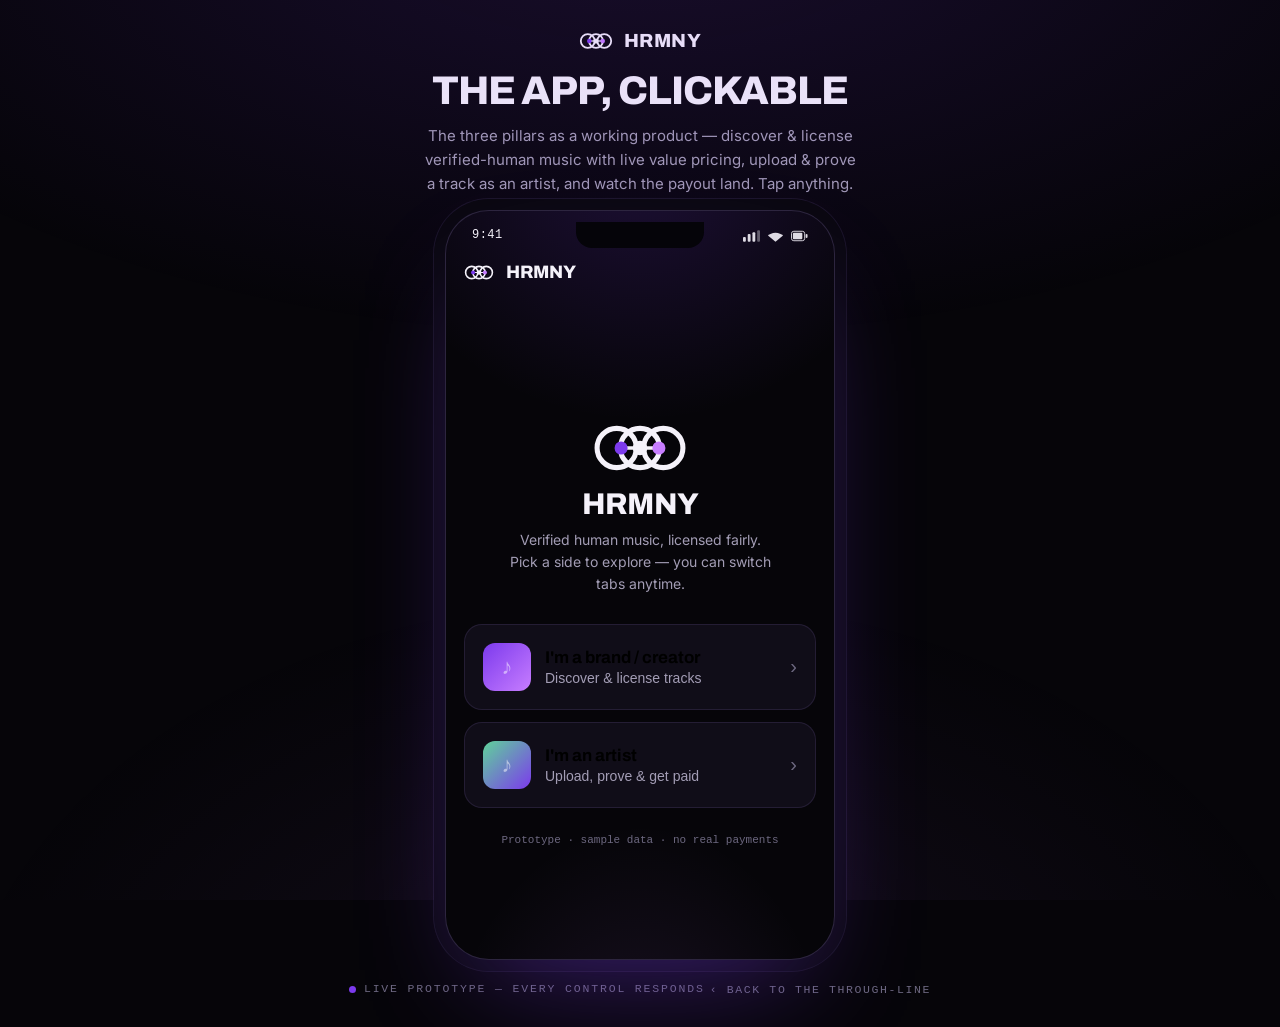
==== app.html @ cc6103d4 "Add clickable app prototype: Discover, Studio, Verify, Wallet A phone-framed, tab-navigated demo tha" ====
<!DOCTYPE html>
<html lang="en">
<head>
<meta charset="utf-8" />
<meta name="viewport" content="width=device-width, initial-scale=1, viewport-fit=cover" />
<title>HRMNY · App Demo</title>
<meta name="description" content="A clickable prototype of the HRMNY app — discover verified-human tracks, license with live value pricing, upload &amp; verify as an artist, and get paid." />
<link rel="preconnect" href="https://fonts.googleapis.com" />
<link rel="preconnect" href="https://fonts.gstatic.com" crossorigin />
<link href="https://fonts.googleapis.com/css2?family=Archivo:wght@500;600;700;800;900&family=Inter:wght@300;400;500;600&display=swap" rel="stylesheet" />
<link rel="stylesheet" href="assets/styles.css" />
<link rel="stylesheet" href="assets/app-proto.css" />
</head>
<body>

<div class="stage">
  <!-- caption above the device (hidden on small screens) -->
  <div class="stage-head">
    <a class="brand" href="index.html" style="text-decoration:none">
      <svg class="logo-mark" viewBox="0 0 132 72" aria-hidden="true">
        <circle class="ring" cx="34" cy="36" r="27"/><circle class="ring" cx="66" cy="36" r="27"/><circle class="ring" cx="98" cy="36" r="27"/>
        <line x1="40" y1="36" x2="92" y2="36" stroke="currentColor" stroke-width="5"/>
        <circle class="node-l" cx="40" cy="36" r="9"/><circle class="node-c" cx="66" cy="36" r="10"/><circle class="node-r" cx="92" cy="36" r="9"/>
      </svg>
      <b>HRMNY</b>
    </a>
    <h1>The app, clickable</h1>
    <p>The three pillars as a working product — discover &amp; license verified-human music with live value pricing, upload &amp; prove a track as an artist, and watch the payout land. Tap anything.</p>
  </div>

  <!-- ============ THE PHONE ============ -->
  <div class="phone" id="phone">
    <div class="notch"></div>
    <div class="statusbar">
      <span>9:41</span>
      <span class="sb-icons">
        <svg viewBox="0 0 18 12" aria-hidden="true"><rect x="0" y="7" width="3" height="5" rx="1" fill="currentColor"/><rect x="5" y="4" width="3" height="8" rx="1" fill="currentColor"/><rect x="10" y="2" width="3" height="10" rx="1" fill="currentColor"/><rect x="15" y="0" width="3" height="12" rx="1" fill="currentColor" opacity=".4"/></svg>
        <svg viewBox="0 0 18 12" aria-hidden="true"><path d="M9 2.5C5.5 2.5 2.7 4 1 5.6l8 6.4 8-6.4C15.3 4 12.5 2.5 9 2.5Z" fill="currentColor"/></svg>
        <svg viewBox="0 0 18 12" aria-hidden="true"><rect x="0.5" y="1" width="14" height="10" rx="2.5" fill="none" stroke="currentColor"/><rect x="2" y="2.5" width="10" height="7" rx="1" fill="currentColor"/><rect x="15.5" y="4" width="2" height="4" rx="1" fill="currentColor"/></svg>
      </span>
    </div>

    <!-- contextual app bar -->
    <div class="appbar">
      <button class="ab-back" id="abBack" hidden aria-label="Back">‹</button>
      <svg class="logo-mark ab-mark" id="abMark" viewBox="0 0 132 72" aria-hidden="true">
        <circle class="ring" cx="34" cy="36" r="27"/><circle class="ring" cx="66" cy="36" r="27"/><circle class="ring" cx="98" cy="36" r="27"/>
        <line x1="40" y1="36" x2="92" y2="36" stroke="currentColor" stroke-width="5"/>
        <circle class="node-l" cx="40" cy="36" r="9"/><circle class="node-c" cx="66" cy="36" r="10"/><circle class="node-r" cx="92" cy="36" r="9"/>
      </svg>
      <span class="ab-title" id="abTitle">HRMNY</span>
      <span class="ab-spacer"></span>
      <button class="ab-action" id="abAction" hidden></button>
    </div>

    <!-- screens -->
    <div class="screens" id="screens">

      <!-- LAUNCH / ROLE -->
      <section class="screen active" data-screen="launch">
        <div style="text-align:center;padding:18px 4px 6px">
          <svg class="logo-mark" viewBox="0 0 132 72" style="width:96px;height:62px;color:var(--ink);margin:0 auto 10px;display:block" aria-hidden="true">
            <circle class="ring" cx="34" cy="36" r="27"/><circle class="ring" cx="66" cy="36" r="27"/><circle class="ring" cx="98" cy="36" r="27"/>
            <line x1="40" y1="36" x2="92" y2="36" stroke="currentColor" stroke-width="5"/>
            <circle class="node-l" cx="40" cy="36" r="9"/><circle class="node-c" cx="66" cy="36" r="10"/><circle class="node-r" cx="92" cy="36" r="9"/>
          </svg>
          <div class="s-title" style="font-size:30px">HRMNY</div>
          <p class="s-sub" style="max-width:30ch;margin:8px auto 0">Verified human music, licensed fairly. Pick a side to explore — you can switch tabs anytime.</p>
        </div>

        <div style="margin-top:22px">
          <button class="acard" id="roleBrand" style="width:100%;text-align:left;cursor:pointer;display:flex;gap:14px;align-items:center">
            <div class="tart" style="width:48px;height:48px;background:linear-gradient(135deg,#7c3aed,#c77dff)"></div>
            <div style="flex:1">
              <div style="font-family:var(--display);font-weight:700;font-size:17px">I'm a brand / creator</div>
              <div class="s-sub" style="margin-top:3px">Discover &amp; license tracks</div>
            </div>
            <span style="color:var(--ink-faint);font-size:20px">›</span>
          </button>
          <button class="acard" id="roleArtist" style="width:100%;text-align:left;cursor:pointer;display:flex;gap:14px;align-items:center;margin-top:12px">
            <div class="tart" style="width:48px;height:48px;background:linear-gradient(135deg,#5fd39a,#7c3aed)"></div>
            <div style="flex:1">
              <div style="font-family:var(--display);font-weight:700;font-size:17px">I'm an artist</div>
              <div class="s-sub" style="margin-top:3px">Upload, prove &amp; get paid</div>
            </div>
            <span style="color:var(--ink-faint);font-size:20px">›</span>
          </button>
        </div>
        <p class="note-line" style="text-align:center;margin-top:24px">Prototype · sample data · no real payments</p>
      </section>

      <!-- DISCOVER (buyer feed) -->
      <section class="screen" data-screen="discover">
        <div class="eyebrow">For brands &amp; creators</div>
        <div class="s-title">Discover</div>
        <p class="s-sub">Every track here is humans-only and provably so. License before it heats up.</p>
        <div class="chips" id="discoverChips">
          <button class="fchip active" data-scopefilter="all">All</button>
          <button class="fchip" data-scopefilter="fire">🔥 Heating up</button>
          <button class="fchip" data-scopefilter="cold">New &amp; cold</button>
          <button class="fchip" data-scopefilter="value">Best value</button>
        </div>
        <div class="feed" id="feed"></div>
      </section>

      <!-- TRACK DETAIL + LICENSE BUILDER -->
      <section class="screen" data-screen="track">
        <div id="trackBody"></div>
      </section>

      <!-- CHECKOUT -->
      <section class="screen" data-screen="checkout">
        <div id="checkoutBody"></div>
      </section>

      <!-- RECEIPT -->
      <section class="screen" data-screen="receipt">
        <div id="receiptBody"></div>
      </section>

      <!-- STUDIO (artist) -->
      <section class="screen" data-screen="studio">
        <div class="eyebrow">Artist studio</div>
        <div class="s-title">Hey, Mara</div>
        <div class="earn" style="margin-top:14px">
          <div class="e-lab">Lifetime earnings · you keep 100%</div>
          <div class="e-amt">$<span id="earnAmt">4,820</span></div>
          <div class="e-sub">↑ $612 in the last 30 days</div>
          <div class="minigrid">
            <div class="mstat"><div class="mn" id="statTracks">3</div><div class="ml">tracks live</div></div>
            <div class="mstat"><div class="mn" id="statLicenses">17</div><div class="ml">licenses sold</div></div>
          </div>
        </div>
        <button class="pbtn" id="goUpload" style="margin-top:14px">＋ Upload a track</button>
        <div class="eyebrow" style="margin-top:22px">Your catalog</div>
        <div class="feed" id="studioFeed" style="margin-top:10px"></div>
      </section>

      <!-- UPLOAD (multi-step) -->
      <section class="screen" data-screen="upload">
        <div class="steps" id="upSteps">
          <div class="stp cur"></div><div class="stp"></div><div class="stp"></div><div class="stp"></div>
        </div>
        <div id="uploadBody"></div>
      </section>

      <!-- MANAGE TRACK (artist) -->
      <section class="screen" data-screen="manage">
        <div id="manageBody"></div>
      </section>

      <!-- VERIFY -->
      <section class="screen" data-screen="verify">
        <div class="eyebrow">Provenance</div>
        <div class="s-title">Verify a track</div>
        <p class="s-sub">Anyone can print “human-made.” HRMNY proves it — fingerprint, content credentials, a signed attestation, and a tamper-proof anchor. Run a check.</p>
        <div class="scanbox" style="margin-top:18px">
          <div class="scan-target" id="scanArt" style="background:linear-gradient(135deg,#7c3aed,#c77dff)">
            <div class="beam" id="scanBeam" style="display:none"></div>
          </div>
          <div style="font-family:var(--display);font-weight:700;font-size:17px" id="scanTitle">“Midnight Drive”</div>
          <div class="s-sub" style="margin-top:2px" id="scanArtist">Mara Vance</div>
          <button class="pbtn" id="runScan" style="margin-top:16px">Run verification</button>
        </div>
        <p class="note-line" style="text-align:center;margin-top:14px">Try it from any track’s “Verify” button too.</p>
      </section>

      <!-- VERIFY REPORT -->
      <section class="screen" data-screen="report">
        <div id="reportBody"></div>
      </section>

      <!-- WALLET -->
      <section class="screen" data-screen="wallet">
        <div class="eyebrow">Payouts</div>
        <div class="s-title">Wallet</div>
        <div class="earn" style="margin-top:14px">
          <div class="e-lab">Available to pay out</div>
          <div class="e-amt">$<span>612</span><small>.00</small></div>
          <button class="pbtn sm" id="payoutBtn" style="margin-top:10px;width:auto;display:inline-flex;padding:10px 20px">Pay out to bank →</button>
        </div>
        <div class="connect" style="margin-top:14px">
          <span class="cn-dot"></span>
          <div class="cn-t">Stripe Connect · active<small>Verified · payouts land in ~2 business days</small></div>
        </div>
        <div class="eyebrow" style="margin-top:22px">Recent activity</div>
        <div class="acard" style="margin-top:10px;padding:6px 16px">
          <div class="txn"><span class="tx-ic">↓</span><div class="tx-t">“Midnight Drive” · Paid Social<small>Licensed by Lumen Studios</small></div><span class="tx-v in">+$343</span></div>
          <div class="txn"><span class="tx-ic">↓</span><div class="tx-t">“Paper Cranes” · Organic<small>Licensed by @veracreates</small></div><span class="tx-v in">+$120</span></div>
          <div class="txn"><span class="tx-ic">↑</span><div class="tx-t">Payout to •••• 4471<small>May 30</small></div><span class="tx-v out">−$1,540</span></div>
          <div class="txn"><span class="tx-ic">↓</span><div class="tx-t">“Midnight Drive” · Broad + Exclusive<small>Licensed by Atlas Athletic</small></div><span class="tx-v in">+$2,592</span></div>
        </div>
        <p class="note-line" style="margin-top:16px">The gate, working: liquidity first. Payout rails are the precondition — every other pillar sits on top of this transaction clearing.</p>
      </section>

    </div>

    <!-- bottom tabs -->
    <nav class="tabbar" id="tabbar">
      <button class="tab" data-tab="discover">
        <svg viewBox="0 0 24 24" aria-hidden="true"><circle cx="11" cy="11" r="7"/><path d="m20 20-3.5-3.5"/></svg>
        <span class="tlab">Discover</span>
      </button>
      <button class="tab" data-tab="studio">
        <svg viewBox="0 0 24 24" aria-hidden="true"><path d="M9 18V6l10-2v12"/><circle cx="6" cy="18" r="3"/><circle cx="16" cy="16" r="3"/></svg>
        <span class="tlab">Studio</span>
      </button>
      <button class="tab" data-tab="verify">
        <svg viewBox="0 0 24 24" aria-hidden="true"><path d="M12 3 4 6v6c0 5 3.5 8 8 9 4.5-1 8-4 8-9V6Z"/><path d="m9 12 2 2 4-4"/></svg>
        <span class="tlab">Verify</span>
      </button>
      <button class="tab" data-tab="wallet">
        <svg viewBox="0 0 24 24" aria-hidden="true"><rect x="3" y="6" width="18" height="13" rx="2.5"/><path d="M3 10h18"/><circle cx="16.5" cy="14.5" r="1.2" fill="currentColor" stroke="none"/></svg>
        <span class="tlab">Wallet</span>
      </button>
    </nav>

    <div class="toast" id="toast"></div>
  </div>

  <div class="stage-foot">
    <div class="hint" style="margin-bottom:10px">Live prototype — every control responds</div>
    <a href="index.html">‹ Back to the Through-Line</a>
  </div>
</div>

<script src="assets/app-proto.js"></script>
</body>
</html>
---- assets/styles.css ----
/* HRMNY — shared design system (CSS-only interactions, no JS required)
   Brand: electric violet + orchid/magenta on black, heavy Archivo display.
   "human" = violet (value rising, proof); "ai" = muted violet-grey (commodity).
   All toggles/tabs/flips run on hidden checkbox/radio inputs + :has(), so they
   work in any viewer that renders CSS — even a phone preview that blocks scripts. */

:root {
  --bg:        #060509;
  --bg-2:      #0d0b13;
  --bg-3:      #15111d;
  --panel:     #100d18;
  --ink:       #f5f2fa;
  --ink-dim:   #a39db5;
  --ink-faint: #6d6880;
  --line:      rgba(180,150,255,0.12);
  --line-2:    rgba(180,150,255,0.22);
  --human:     #7c3aed;  /* electric violet — brand primary, value rising, proof */
  --human-2:   #9d6bf5;
  --ai:        #6a6580;  /* muted violet-grey — commodity, collapsing */
  --good:      #5fd39a;
  --bad:       #f06a8a;
  --chain:     #c77dff;  /* orchid/magenta — brand secondary, on-chain */

  --serif: "Fraunces", "Newsreader", Georgia, "Times New Roman", serif;
  --sans:  "Inter", system-ui, -apple-system, "Segoe UI", Roboto, sans-serif;
  --display: "Archivo", "Inter", system-ui, sans-serif;
  --mono:  ui-monospace, "SF Mono", "JetBrains Mono", Menlo, Consolas, monospace;

  --maxw: 1080px;
  --ease: cubic-bezier(.22,.61,.36,1);
}

* { box-sizing: border-box; }
html { scroll-behavior: smooth; }

body {
  margin: 0; background: var(--bg); color: var(--ink);
  font-family: var(--sans); font-size: 17px; line-height: 1.6;
  -webkit-font-smoothing: antialiased; text-rendering: optimizeLegibility; overflow-x: hidden;
}
body::before {
  content: ""; position: fixed; inset: 0; pointer-events: none; z-index: 0;
  background:
    radial-gradient(120% 80% at 50% -10%, rgba(124,58,237,0.16), transparent 60%),
    radial-gradient(100% 100% at 50% 120%, rgba(199,125,255,0.08), transparent 55%);
}
a { color: inherit; }
.wrap { max-width: var(--maxw); margin: 0 auto; padding: 0 28px; position: relative; z-index: 1; }

/* visually-hidden form inputs that drive CSS-only interactions */
.vh { position: absolute; width: 1px; height: 1px; padding: 0; margin: -1px; overflow: hidden;
      clip: rect(0 0 0 0); white-space: nowrap; border: 0; }

/* ——— Typographic primitives ——— */
.kicker { font-family: var(--mono); font-size: 12px; letter-spacing: 0.22em; text-transform: uppercase; color: var(--ink-faint); }
.kicker .dot { color: var(--human); }
h1, h2, h3 { font-family: var(--display); font-weight: 800; letter-spacing: -0.03em; line-height: 1.04; margin: 0; }
.display { font-size: clamp(42px, 7.5vw, 88px); line-height: 0.98; text-transform: uppercase; letter-spacing: -0.04em; }
.h-section { font-size: clamp(30px, 4.4vw, 50px); margin: 14px 0 18px; }
.lede { font-size: clamp(18px, 2.1vw, 22px); color: var(--ink-dim); max-width: 62ch; }
.lede.tight { max-width: 52ch; }
.mono { font-family: var(--mono); font-size: 13px; letter-spacing: 0.02em; }
.comment { font-family: var(--mono); font-size: 12.5px; color: var(--ink-faint); }
.comment::before { content: "// "; opacity: .6; }
.muted { color: var(--ink-dim); } .faint { color: var(--ink-faint); }
em { font-style: italic; color: var(--ink); }
strong { font-weight: 600; color: var(--ink); }
sup { font-family: var(--mono); font-size: 0.62em; color: var(--ink-faint); vertical-align: super; }

/* ——— Section scaffolding ——— */
section { padding: 96px 0; position: relative; }
section + section { border-top: 1px solid var(--line); }
.section-num { font-family: var(--display); font-size: clamp(54px, 9vw, 120px); color: rgba(255,255,255,0.07); line-height: 1; letter-spacing: -0.04em; }

/* reveal — progressive enhancement only; content visible by default */
.reveal { transition: opacity .9s var(--ease), transform .9s var(--ease); }
.js .reveal { opacity: 0; transform: translateY(26px); }
.js .reveal.in { opacity: 1; transform: none; }
.reveal.d1 { transition-delay: .08s; } .reveal.d2 { transition-delay: .16s; } .reveal.d3 { transition-delay: .24s; }
@media (prefers-reduced-motion: reduce) { .js .reveal { opacity: 1; transform: none; transition: none; } html { scroll-behavior: auto; } }

/* ——— Nav ——— */
.nav { position: sticky; top: 0; z-index: 20; display: flex; align-items: center; justify-content: space-between;
       padding: 16px 28px; background: rgba(10,10,12,0.72); backdrop-filter: blur(12px); border-bottom: 1px solid var(--line); }
.brand { display: flex; align-items: center; gap: 11px; font-family: var(--display); font-weight: 800; font-size: 19px; letter-spacing: 0.02em; text-transform: uppercase; }
.brand .logo-mark { width: 34px; height: 22px; flex: none; }
.brand b { font-weight: 800; }
/* three-interlocking-circles logo */
.logo-mark .ring { fill: none; stroke: currentColor; stroke-width: 7; }
.logo-mark .node-l { fill: var(--human); } .logo-mark .node-r { fill: var(--chain); } .logo-mark .node-c { fill: currentColor; }
.foot .logo-mark { width: 120px; height: 78px; color: var(--ink); margin: 0 auto 8px; display: block; }
.nav-links { display: flex; gap: 22px; font-family: var(--mono); font-size: 12px; letter-spacing: 0.14em; text-transform: uppercase; }
.nav-links a { color: var(--ink-faint); text-decoration: none; transition: color .25s; }
.nav-links a:hover, .nav-links a[aria-current="page"] { color: var(--ink); }

/* ——— Buttons ——— */
.btn { font-family: var(--mono); font-size: 12px; letter-spacing: 0.14em; text-transform: uppercase; color: var(--ink);
       background: transparent; border: 1px solid var(--line-2); border-radius: 999px; padding: 11px 20px; cursor: pointer;
       transition: all .25s var(--ease); display: inline-block; text-decoration: none; }
.btn:hover { border-color: var(--human); color: var(--human); }
.hint { font-family: var(--mono); font-size: 11.5px; letter-spacing: 0.16em; text-transform: uppercase; color: var(--ink-faint); display: inline-flex; gap: 8px; align-items: center; }
.hint::before { content: ""; width: 7px; height: 7px; border-radius: 50%; background: var(--human); animation: pulse 1.8s infinite; }
@keyframes pulse { 0%,100% { opacity: .35; transform: scale(.8);} 50% { opacity: 1; transform: scale(1);} }

/* ——— Cards / grids ——— */
.card { background: var(--panel); border: 1px solid var(--line); border-radius: 16px; padding: 26px; }
.grid { display: grid; gap: 18px; }
.grid-3 { grid-template-columns: repeat(3, 1fr); } .grid-2 { grid-template-columns: repeat(2, 1fr); }
@media (max-width: 820px) { .grid-3, .grid-2 { grid-template-columns: 1fr; } section { padding: 70px 0; } .nav-links { display: none; } }
.pillar-tag { font-family: var(--mono); font-size: 12px; letter-spacing: 0.2em; text-transform: uppercase; color: var(--human); }

/* ——— Footer ——— */
.foot { text-align: center; padding: 80px 0 110px; border-top: 1px solid var(--line); }
.foot .big { font-family: var(--display); font-weight: 800; font-size: clamp(48px,9vw,110px); letter-spacing: -0.03em; text-transform: uppercase; }
.foot .sub { font-family: var(--mono); letter-spacing: 0.3em; text-transform: uppercase; color: var(--ink-faint); font-size: 12px; margin-top: 14px; }

/* ===================================================================
   THROUGH-LINE
   =================================================================== */
.pillars-row { display: grid; grid-template-columns: repeat(3,1fr); gap: 14px; margin-top: 38px; }
.pillar-chip { border: 1px solid var(--line-2); border-radius: 14px; padding: 22px 20px; transition: all .4s var(--ease); }
.pillar-chip .rn { font-family: var(--display); font-size: 30px; color: var(--human); }
.pillar-chip .nm { font-family: var(--mono); font-size: 12px; letter-spacing: 0.16em; text-transform: uppercase; margin-top: 8px; color: var(--ink-dim); }
.pillars-row:hover .pillar-chip { opacity: .42; transform: translateY(4px); }
.pillars-row .pillar-chip:hover { opacity: 1; transform: translateY(-6px); border-color: var(--human); box-shadow: 0 18px 50px -28px rgba(232,176,75,.5); }
@media (max-width: 820px){ .pillars-row { grid-template-columns: 1fr; } }

/* value migration — checkbox + :has() */
.valmig { display: grid; gap: 16px; margin-top: 30px; cursor: pointer; }
.val-bar { position: relative; border: 1px solid var(--line); border-radius: 14px; padding: 22px 24px; overflow: hidden; }
.val-bar .fill { position: absolute; inset: 0; transition: transform 1.1s var(--ease); transform-origin: left; }
.val-bar.human .fill { background: linear-gradient(90deg, rgba(232,176,75,.20), rgba(232,176,75,.04)); transform: scaleX(.34); }
.val-bar.ai .fill { background: linear-gradient(90deg, rgba(107,118,134,.22), rgba(107,118,134,.03)); transform: scaleX(.92); }
.valmig:has(.valmig-input:checked) .val-bar.human .fill { transform: scaleX(1); }
.valmig:has(.valmig-input:checked) .val-bar.ai .fill { transform: scaleX(.16); }
.val-bar .vb-inner { position: relative; z-index: 1; display: flex; justify-content: space-between; align-items: baseline; gap: 16px; }
.val-bar .lab { font-family: var(--mono); font-size: 12px; letter-spacing: 0.14em; text-transform: uppercase; }
.val-bar.human .lab { color: var(--human); } .val-bar.ai .lab { color: var(--ai); }
.val-bar .state { font-family: var(--mono); font-size: 11.5px; letter-spacing: 0.12em; text-transform: uppercase; color: var(--ink-faint); text-align: right; }
.valmig:has(.valmig-input:checked) .val-bar.human .state b { color: var(--human); }
.valmig:has(.valmig-input:checked) .val-bar.ai .state b { color: var(--ai); }

/* claim/proof flip — checkbox + :has() */
.flip-wrap { perspective: 1600px; margin-top: 30px; }
.flip { position: relative; min-height: 240px; transform-style: preserve-3d; transition: transform .85s var(--ease); cursor: pointer; display: block; }
.flip-wrap:has(.flip-input:checked) .flip { transform: rotateY(180deg); }
.flip .face { position: absolute; inset: 0; backface-visibility: hidden; border: 1px solid var(--line); border-radius: 18px; padding: 34px; display: flex; flex-direction: column; justify-content: center; }
.flip .front { background: var(--bg-2); }
.flip .back { transform: rotateY(180deg); background: linear-gradient(160deg, #15120a, #0d0d10); border-color: rgba(232,176,75,.4); }
.face .ft { font-family: var(--mono); font-size: 12px; letter-spacing: 0.2em; text-transform: uppercase; color: var(--ink-faint); }
.face .big { font-family: var(--display); font-size: clamp(28px,4vw,42px); margin: 10px 0; }
.sticker { display: inline-block; align-self: flex-start; margin: 6px 0 12px; border: 1px dashed var(--line-2); border-radius: 8px; padding: 8px 14px; font-family: var(--mono); font-size: 13px; color: var(--ink-dim); transform: rotate(-3deg); }
.proof-list { list-style: none; padding: 0; margin: 12px 0 0; display: grid; gap: 10px; }
.proof-list li { display: flex; gap: 12px; align-items: flex-start; font-size: 15px; }
.proof-list .tick { color: var(--human); font-family: var(--mono); }

/* two views — checkbox + :has() */
.switch-row { display: flex; align-items: center; gap: 16px; margin: 26px 0; cursor: pointer; width: max-content; }
.toggle { position: relative; width: 64px; height: 32px; border-radius: 999px; border: 1px solid var(--line-2); background: var(--bg-3); transition: background .3s; flex: none; }
.toggle .knob { position: absolute; top: 3px; left: 3px; width: 24px; height: 24px; border-radius: 50%; background: var(--ink); transition: transform .3s var(--ease); }
.views-wrap:has(.views-input:checked) .toggle { background: rgba(122,162,247,.25); }
.views-wrap:has(.views-input:checked) .toggle .knob { transform: translateX(32px); background: var(--chain); }
.switch-lab { font-family: var(--mono); font-size: 12px; letter-spacing: 0.14em; text-transform: uppercase; color: var(--ink-faint); }
.views-wrap:not(:has(.views-input:checked)) .switch-lab.see { color: var(--ink); }
.views-wrap:has(.views-input:checked) .switch-lab.under { color: var(--ink); }
.view { transition: opacity .5s var(--ease); }
.views-wrap:not(:has(.views-input:checked)) .view.under { display: none; }
.views-wrap:has(.views-input:checked) .view.see { display: none; }

.receipt { border: 1px solid var(--line); border-radius: 16px; overflow: hidden; }
.receipt .rhead { background: var(--bg-3); padding: 16px 22px; display: flex; align-items: center; gap: 12px; border-bottom: 1px solid var(--line); }
.receipt .rhead .ok { width: 22px; height: 22px; border-radius: 50%; background: var(--good); color: #08210f; display: grid; place-items: center; font-size: 13px; font-weight: 700; }
.receipt .rhead .ttl { font-family: var(--mono); font-size: 12px; letter-spacing: 0.16em; text-transform: uppercase; color: var(--good); }
.receipt .rbody { padding: 22px; display: grid; gap: 14px; }
.rrow { display: grid; grid-template-columns: 130px 1fr; gap: 14px; align-items: baseline; }
.rrow .k { font-family: var(--mono); font-size: 11.5px; letter-spacing: 0.12em; text-transform: uppercase; color: var(--ink-faint); }
.rrow .v b { font-family: var(--display); font-size: 19px; }
.chainview { display: grid; gap: 14px; }
.chain-block { border: 1px solid var(--line); border-radius: 14px; padding: 20px; background: var(--bg-2); }
.chain-block .ch-lab { font-family: var(--mono); font-size: 11.5px; letter-spacing: 0.16em; text-transform: uppercase; }
.chain-block.on .ch-lab { color: var(--chain); } .chain-block.off .ch-lab { color: var(--human); }
.chain-block ul { margin: 12px 0 0; padding-left: 18px; color: var(--ink-dim); font-size: 15px; }
.hashline { font-family: var(--mono); font-size: 11.5px; color: var(--ink-faint); word-break: break-all; margin-top: 12px; }

/* pricing calculator — radio/checkbox driven (see _calc.css for state rules) */
.calc { display: grid; grid-template-columns: 1.15fr 1fr; gap: 20px; margin-top: 30px; }
@media (max-width: 820px){ .calc { grid-template-columns: 1fr; } }
.calc-controls { border: 1px solid var(--line); border-radius: 18px; padding: 26px; background: var(--bg-2); }
.calc-controls .track { font-family: var(--display); font-size: 22px; }
.calc-controls .base { font-family: var(--mono); font-size: 12px; letter-spacing: 0.14em; text-transform: uppercase; color: var(--ink-faint); margin-top: 4px; }
.ctl-group { margin-top: 24px; }
.ctl-group > .glab { font-family: var(--mono); font-size: 11.5px; letter-spacing: 0.16em; text-transform: uppercase; color: var(--ink-faint); margin-bottom: 12px; }
.scope-opts { display: grid; gap: 8px; }
.scope-opt { display: flex; justify-content: space-between; align-items: center; border: 1px solid var(--line-2); border-radius: 11px; padding: 13px 16px; cursor: pointer; transition: all .2s; }
.scope-opt:hover { border-color: var(--ink-dim); }
.scope-opt .mult { font-family: var(--mono); color: var(--ink-faint); }
#c-s-org:checked   ~ .ctl-group .scope-opt[for="c-s-org"],
#c-s-paid:checked  ~ .ctl-group .scope-opt[for="c-s-paid"],
#c-s-broad:checked ~ .ctl-group .scope-opt[for="c-s-broad"] { border-color: var(--human); background: rgba(232,176,75,.07); }
#c-s-org:checked   ~ .ctl-group .scope-opt[for="c-s-org"] .mult,
#c-s-paid:checked  ~ .ctl-group .scope-opt[for="c-s-paid"] .mult,
#c-s-broad:checked ~ .ctl-group .scope-opt[for="c-s-broad"] .mult { color: var(--human); }
.mom-opts { display: flex; gap: 7px; flex-wrap: wrap; }
.mom-opt { flex: 1; min-width: 60px; text-align: center; border: 1px solid var(--line-2); border-radius: 10px; padding: 11px 6px; cursor: pointer; transition: all .2s; font-family: var(--mono); font-size: 11px; letter-spacing: 0.08em; text-transform: uppercase; color: var(--ink-dim); }
.mom-opt:hover { border-color: var(--ink-dim); color: var(--ink); }
#c-m-cold:checked ~ .ctl-group .mom-opt[for="c-m-cold"],
#c-m-cool:checked ~ .ctl-group .mom-opt[for="c-m-cool"],
#c-m-warm:checked ~ .ctl-group .mom-opt[for="c-m-warm"],
#c-m-hot:checked  ~ .ctl-group .mom-opt[for="c-m-hot"],
#c-m-fire:checked ~ .ctl-group .mom-opt[for="c-m-fire"] { border-color: var(--human); background: rgba(232,176,75,.10); color: var(--human); }
.excl { display: flex; align-items: center; justify-content: space-between; gap: 14px; cursor: pointer; }
.excl .ex-copy { font-size: 13.5px; color: var(--ink-dim); max-width: 38ch; margin: 6px 0 0; }
.excl-box { position: relative; width: 64px; height: 32px; border-radius: 999px; border: 1px solid var(--line-2); background: var(--bg-3); transition: background .3s; flex: none; }
.excl-knob { position: absolute; top: 3px; left: 3px; width: 24px; height: 24px; border-radius: 50%; background: var(--ink); transition: transform .3s var(--ease); }
.calc:has(#c-excl:checked) .excl-box { background: rgba(232,176,75,.30); }
.calc:has(#c-excl:checked) .excl-knob { transform: translateX(32px); background: var(--human); }
.calc-out { border: 1px solid var(--line); border-radius: 18px; padding: 26px; background: linear-gradient(165deg, #14110a, #0d0d11); }
.out { display: none; }
.out-row { display: flex; justify-content: space-between; align-items: baseline; padding: 14px 0; border-bottom: 1px solid var(--line); }
.out-row .k { color: var(--ink-dim); font-size: 14.5px; }
.out-row .v { font-family: var(--display); font-size: 26px; }
.out-row.artist .v { color: var(--human); }
.out-row.total { border-bottom: none; padding-top: 18px; }
.out-row.total .k { color: var(--ink); font-weight: 600; }
.out-row.total .v { font-size: 38px; }
.proj { margin-top: 16px; font-size: 13.5px; color: var(--ink-dim); border-top: 1px dashed var(--line-2); padding-top: 16px; }
.proj b { color: var(--human); font-family: var(--display); font-size: 17px; }

/* interlock — radio + :has() */
.interlock { display: grid; grid-template-columns: repeat(3,1fr); gap: 16px; margin-top: 30px; }
@media (max-width: 820px){ .interlock { grid-template-columns: 1fr; } }
.lock { border: 1px solid var(--line-2); border-radius: 16px; padding: 24px; cursor: pointer; transition: all .35s var(--ease); display: block; }
.lock .ln { font-family: var(--mono); font-size: 11px; letter-spacing: 0.18em; text-transform: uppercase; color: var(--ink-faint); }
.lock h3 { font-size: 24px; margin: 10px 0 8px; }
.lock .role { color: var(--ink-dim); font-size: 14.5px; }
.interlock-wrap:has(.lk:checked) .lock { opacity: .4; }
#lk-worth:checked ~ .interlock .lock[for="lk-worth"],
#lk-proof:checked ~ .interlock .lock[for="lk-proof"],
#lk-flow:checked  ~ .interlock .lock[for="lk-flow"] { opacity: 1; border-color: var(--human); background: rgba(232,176,75,.06); box-shadow: 0 20px 60px -34px rgba(232,176,75,.6); }
.interlock-note { margin-top: 18px; min-height: 24px; font-size: 15px; color: var(--ink-dim); }
.interlock-note b { color: var(--human); }
.interlock-note .note { display: none; } .interlock-note .note-default { display: block; }
.interlock-wrap:has(.lk:checked) .note-default { display: none; }
#lk-worth:checked ~ .interlock-note .n-worth,
#lk-proof:checked ~ .interlock-note .n-proof,
#lk-flow:checked  ~ .interlock-note .n-flow { display: block; }

/* the gate */
.gate-list { counter-reset: g; list-style: none; padding: 0; margin: 24px 0 0; display: grid; gap: 12px; }
.gate-list li { counter-increment: g; display: flex; gap: 16px; align-items: baseline; border: 1px solid var(--line); border-radius: 12px; padding: 16px 20px; }
.gate-list li::before { content: counter(g); font-family: var(--display); font-size: 22px; color: var(--human); min-width: 24px; }

/* ===================================================================
   PLAN BRIEF — stats, diffs, diagrams, build table, phases, choice, SWOT
   =================================================================== */
.stats { display: grid; grid-template-columns: repeat(3,1fr); gap: 16px; margin-top: 34px; }
@media (max-width: 820px){ .stats { grid-template-columns: 1fr; } }
.stat { border: 1px solid var(--line); border-radius: 16px; padding: 26px; }
.stat .num { font-family: var(--display); font-size: clamp(38px,5.5vw,58px); color: var(--human); line-height: 1; letter-spacing: -0.03em; }
.stat .cap { color: var(--ink-dim); font-size: 14.5px; margin-top: 12px; }
.stat .src { font-family: var(--mono); font-size: 10.5px; color: var(--ink-faint); margin-top: 8px; }

.diffs { display: grid; grid-template-columns: repeat(3,1fr); gap: 16px; margin-top: 28px; }
@media (max-width: 820px){ .diffs { grid-template-columns: 1fr; } }
.diff { border: 1px solid var(--line); border-radius: 14px; padding: 22px; }
.diff .n { font-family: var(--display); font-size: 24px; color: var(--human); }
.diff p { margin: 10px 0 0; color: var(--ink-dim); font-size: 15px; }

/* —— DIAGRAM: figure scaffold —— */
.figure { border: 1px solid var(--line); border-radius: 18px; padding: 28px; background: var(--bg-2); margin-top: 28px; }
.figure .fig-cap { font-family: var(--mono); font-size: 11.5px; letter-spacing: 0.14em; text-transform: uppercase; color: var(--ink-faint); margin-bottom: 20px; display: flex; justify-content: space-between; gap: 12px; flex-wrap: wrap; }
.figure .fig-note { font-size: 13.5px; color: var(--ink-dim); margin-top: 20px; }
.figure .fig-note b { color: var(--ink); }

/* —— DIAGRAM: horizontal compare bars (AI uploads vs streams etc.) —— */
.cbars { display: grid; gap: 18px; }
.cbar .cb-top { display: flex; justify-content: space-between; align-items: baseline; margin-bottom: 8px; }
.cbar .cb-lab { font-size: 14.5px; color: var(--ink); }
.cbar .cb-val { font-family: var(--display); font-size: 22px; }
.cbar .cb-track { height: 14px; border-radius: 8px; background: var(--bg-3); overflow: hidden; border: 1px solid var(--line); }
.cbar .cb-fill { height: 100%; border-radius: 8px; transform-origin: left; }
.cbar.ai  .cb-fill { background: linear-gradient(90deg, var(--ai), #4a5360); }
.cbar.ai  .cb-val { color: var(--ai); }
.cbar.human .cb-fill { background: linear-gradient(90deg, var(--human), #b9852c); }
.cbar.human .cb-val { color: var(--human); }

/* —— DIAGRAM: 2D competitive positioning map —— */
.posmap { position: relative; height: 420px; border: 1px solid var(--line); border-radius: 14px; background:
  linear-gradient(0deg, rgba(255,255,255,0.02), rgba(255,255,255,0.02)); margin-top: 6px; overflow: hidden; }
.posmap .axis { position: absolute; background: var(--line-2); }
.posmap .axis.x { left: 8%; right: 8%; top: 50%; height: 1px; }
.posmap .axis.y { top: 8%; bottom: 8%; left: 50%; width: 1px; }
.posmap .axlab { position: absolute; font-family: var(--mono); font-size: 10.5px; letter-spacing: 0.12em; text-transform: uppercase; color: var(--ink-faint); }
.posmap .axlab.left { left: 12px; top: 50%; transform: translateY(-50%); }
.posmap .axlab.right { right: 12px; top: 50%; transform: translateY(-50%); }
.posmap .axlab.top { top: 10px; left: 50%; transform: translateX(-50%); }
.posmap .axlab.bottom { bottom: 10px; left: 50%; transform: translateX(-50%); }
.dot { position: absolute; transform: translate(-50%,-50%); display: flex; flex-direction: column; align-items: center; gap: 5px; }
.dot .pt { width: 13px; height: 13px; border-radius: 50%; background: var(--ai); border: 2px solid var(--bg); box-shadow: 0 0 0 1px var(--line-2); }
.dot .dl { font-family: var(--mono); font-size: 10.5px; color: var(--ink-dim); white-space: nowrap; }
.dot.human .pt { background: var(--human); }
.dot.hrmny .pt { width: 17px; height: 17px; background: var(--human); box-shadow: 0 0 0 4px rgba(232,176,75,.25); }
.dot.hrmny .dl { color: var(--human); font-weight: 600; }
@media (max-width: 720px){ .posmap { height: 360px; } .dot .dl { font-size: 9px; } }

/* —— build table with CSS-only filter (radio + :has) —— */
.filter-tabs { display: flex; gap: 8px; margin: 26px 0 18px; flex-wrap: wrap; }
.ftab { font-family: var(--mono); font-size: 11.5px; letter-spacing: 0.14em; text-transform: uppercase; border: 1px solid var(--line-2); background: transparent; color: var(--ink-dim); padding: 9px 16px; border-radius: 999px; cursor: pointer; transition: all .2s; display: inline-block; }
.ftab:hover { color: var(--ink); }
#f-all:checked   ~ .filter-tabs .ftab[for="f-all"],
#f-buy:checked   ~ .filter-tabs .ftab[for="f-buy"],
#f-boost:checked ~ .filter-tabs .ftab[for="f-boost"],
#f-build:checked ~ .filter-tabs .ftab[for="f-build"] { background: var(--ink); color: var(--bg); border-color: var(--ink); }
.build-table { display: grid; gap: 8px; }
.brow { display: grid; grid-template-columns: 1.1fr 1.3fr auto; gap: 16px; align-items: center; border: 1px solid var(--line); border-radius: 12px; padding: 16px 20px; transition: opacity .35s var(--ease); }
.brow .what { font-weight: 500; }
.brow .how { color: var(--ink-dim); font-size: 14.5px; }
.chip { font-family: var(--mono); font-size: 10.5px; letter-spacing: 0.14em; text-transform: uppercase; padding: 5px 11px; border-radius: 999px; white-space: nowrap; border: 1px solid; }
.chip.buy { color: var(--ai); border-color: rgba(107,118,134,.5); }
.chip.boost { color: var(--human); border-color: rgba(232,176,75,.5); }
.chip.build { color: var(--good); border-color: rgba(111,207,151,.5); }
#f-buy:checked   ~ .build-table .brow:not([data-cat="buy"]),
#f-boost:checked ~ .build-table .brow:not([data-cat="boost"]),
#f-build:checked ~ .build-table .brow:not([data-cat="build"]) { display: none; }
@media (max-width: 720px){ .brow { grid-template-columns: 1fr; gap: 6px; } }

/* —— phases stepper (radio + :has) —— */
.phases { margin-top: 28px; }
.phase-tabs { display: flex; gap: 8px; flex-wrap: wrap; margin-bottom: 16px; }
.ptab { font-family: var(--mono); font-size: 12px; letter-spacing: 0.1em; text-transform: uppercase; border: 1px solid var(--line-2); background: transparent; color: var(--ink-dim); padding: 12px 18px; border-radius: 11px; cursor: pointer; transition: all .2s; text-align: left; display: inline-block; }
.ptab .pn { color: var(--ink-faint); font-size: 10.5px; display: block; }
#p-0:checked ~ .phases .phase-tabs .ptab[for="p-0"],
#p-1:checked ~ .phases .phase-tabs .ptab[for="p-1"],
#p-2:checked ~ .phases .phase-tabs .ptab[for="p-2"],
#p-3:checked ~ .phases .phase-tabs .ptab[for="p-3"] { border-color: var(--human); background: rgba(232,176,75,.07); color: var(--ink); }
#p-0:checked ~ .phases .phase-tabs .ptab[for="p-0"] .pn,
#p-1:checked ~ .phases .phase-tabs .ptab[for="p-1"] .pn,
#p-2:checked ~ .phases .phase-tabs .ptab[for="p-2"] .pn,
#p-3:checked ~ .phases .phase-tabs .ptab[for="p-3"] .pn { color: var(--human); }
.phase-body { border: 1px solid var(--line); border-radius: 16px; padding: 28px; background: var(--bg-2); min-height: 150px; }
.phase-panel { display: none; }
.phase-panel h3 { font-size: 26px; margin-bottom: 12px; }
.phase-panel p { color: var(--ink-dim); margin: 0; }
#p-0:checked ~ .phases .phase-body .pp-0,
#p-1:checked ~ .phases .phase-body .pp-1,
#p-2:checked ~ .phases .phase-body .pp-2,
#p-3:checked ~ .phases .phase-body .pp-3 { display: block; }

/* —— chain choice (radio + :has) —— */
.choice { display: grid; grid-template-columns: 1fr 1fr; gap: 16px; margin-top: 28px; }
@media (max-width: 820px){ .choice { grid-template-columns: 1fr; } }
.opt { border: 1px solid var(--line-2); border-radius: 16px; padding: 26px; cursor: pointer; transition: all .35s var(--ease); display: block; }
.opt .ot { font-family: var(--mono); font-size: 11.5px; letter-spacing: 0.16em; text-transform: uppercase; color: var(--ink-faint); }
.opt h3 { font-size: 26px; margin: 8px 0 12px; }
.opt p { color: var(--ink-dim); font-size: 15px; margin: 0; }
.choice-wrap:has(.opt-input:checked) .opt { opacity: .42; }
#opt-first:checked ~ .choice .opt[for="opt-first"] { opacity: 1; border-color: var(--bad); background: rgba(217,106,106,.06); }
#opt-last:checked  ~ .choice .opt[for="opt-last"]  { opacity: 1; border-color: var(--good); background: rgba(111,207,151,.07); box-shadow: 0 20px 60px -34px rgba(111,207,151,.5); }
.verdict { margin-top: 18px; font-size: 16px; color: var(--ink-dim); min-height: 24px; }
.verdict b { color: var(--good); }
.verdict .v { display: none; } .verdict .v-default { display: block; }
.choice-wrap:has(.opt-input:checked) .v-default { display: none; }
#opt-first:checked ~ .verdict .v-first, #opt-last:checked ~ .verdict .v-last { display: block; }

/* —— SWOT 2x2 (radio tabs + :has) —— */
.swot { margin-top: 28px; }
.swot-tabs { display: flex; gap: 8px; flex-wrap: wrap; margin-bottom: 16px; }
.stab { font-family: var(--mono); font-size: 11.5px; letter-spacing: 0.12em; text-transform: uppercase; border: 1px solid var(--line-2); background: transparent; padding: 10px 16px; border-radius: 999px; cursor: pointer; transition: all .2s; color: var(--ink-dim); display: inline-block; }
.stab:hover { color: var(--ink); }
.swot-grid { display: grid; grid-template-columns: 1fr 1fr; gap: 14px; }
@media (max-width: 720px){ .swot-grid { grid-template-columns: 1fr; } }
.quad { border: 1px solid var(--line); border-radius: 16px; padding: 22px; transition: all .3s var(--ease); }
.quad .qh { font-family: var(--mono); font-size: 11.5px; letter-spacing: 0.16em; text-transform: uppercase; margin-bottom: 14px; display: flex; align-items: center; gap: 10px; }
.quad .qh::before { content: ""; width: 9px; height: 9px; border-radius: 2px; }
.quad.s .qh { color: var(--good); } .quad.s .qh::before { background: var(--good); }
.quad.w .qh { color: var(--bad); }  .quad.w .qh::before { background: var(--bad); }
.quad.o .qh { color: var(--human); }.quad.o .qh::before { background: var(--human); }
.quad.t .qh { color: var(--chain); }.quad.t .qh::before { background: var(--chain); }
.quad ul { list-style: none; margin: 0; padding: 0; display: grid; gap: 12px; }
.quad li { font-size: 14px; color: var(--ink-dim); line-height: 1.5; padding-left: 16px; position: relative; }
.quad li::before { content: "—"; position: absolute; left: 0; color: var(--ink-faint); }
.quad li b { color: var(--ink); font-weight: 600; }
.quad li sup a { color: var(--chain); text-decoration: none; }
/* tab focus: dim the others */
.swot-wrap:has(.swot-input:checked) .quad { opacity: .3; filter: saturate(.4); }
#sw-s:checked ~ .swot .swot-grid .quad.s,
#sw-w:checked ~ .swot .swot-grid .quad.w,
#sw-o:checked ~ .swot .swot-grid .quad.o,
#sw-t:checked ~ .swot .swot-grid .quad.t,
#sw-all:checked ~ .swot .swot-grid .quad { opacity: 1; filter: none; }
#sw-s:checked ~ .swot .swot-tabs .stab[for="sw-s"],
#sw-w:checked ~ .swot .swot-tabs .stab[for="sw-w"],
#sw-o:checked ~ .swot .swot-tabs .stab[for="sw-o"],
#sw-t:checked ~ .swot .swot-tabs .stab[for="sw-t"],
#sw-all:checked ~ .swot .swot-tabs .stab[for="sw-all"] { background: var(--ink); color: var(--bg); border-color: var(--ink); }

/* —— sources —— */
.sources { list-style: none; counter-reset: s; padding: 0; margin: 24px 0 0; display: grid; gap: 10px; }
.sources li { counter-increment: s; display: grid; grid-template-columns: 28px 1fr; gap: 14px; font-size: 14px; color: var(--ink-dim); padding: 12px 0; border-bottom: 1px solid var(--line); }
.sources li::before { content: counter(s); font-family: var(--mono); color: var(--human); font-size: 13px; }
.sources a { color: var(--chain); text-decoration: none; word-break: break-word; }
.sources a:hover { text-decoration: underline; }
.sources .date { color: var(--ink-faint); font-family: var(--mono); font-size: 11.5px; }

.product-cards { display: grid; grid-template-columns: repeat(3,1fr); gap: 16px; margin-top: 28px; }
@media (max-width: 820px){ .product-cards { grid-template-columns: 1fr; } }
.pcard { border: 1px solid var(--line); border-radius: 14px; padding: 24px; }
.pcard .pi { font-family: var(--display); font-size: 30px; color: var(--human); }
.pcard h3 { font-size: 20px; margin: 12px 0 8px; }
.pcard p { color: var(--ink-dim); font-size: 14.5px; margin: 0; }
.calc:has(#c-s-org:checked):has(#c-m-cold:checked):not(:has(#c-excl:checked)) .o-org-cold-no{display:block}
.calc:has(#c-s-org:checked):has(#c-m-cold:checked):has(#c-excl:checked) .o-org-cold-ex{display:block}
.calc:has(#c-s-org:checked):has(#c-m-cool:checked):not(:has(#c-excl:checked)) .o-org-cool-no{display:block}
.calc:has(#c-s-org:checked):has(#c-m-cool:checked):has(#c-excl:checked) .o-org-cool-ex{display:block}
.calc:has(#c-s-org:checked):has(#c-m-warm:checked):not(:has(#c-excl:checked)) .o-org-warm-no{display:block}
.calc:has(#c-s-org:checked):has(#c-m-warm:checked):has(#c-excl:checked) .o-org-warm-ex{display:block}
.calc:has(#c-s-org:checked):has(#c-m-hot:checked):not(:has(#c-excl:checked)) .o-org-hot-no{display:block}
.calc:has(#c-s-org:checked):has(#c-m-hot:checked):has(#c-excl:checked) .o-org-hot-ex{display:block}
.calc:has(#c-s-org:checked):has(#c-m-fire:checked):not(:has(#c-excl:checked)) .o-org-fire-no{display:block}
.calc:has(#c-s-org:checked):has(#c-m-fire:checked):has(#c-excl:checked) .o-org-fire-ex{display:block}
.calc:has(#c-s-paid:checked):has(#c-m-cold:checked):not(:has(#c-excl:checked)) .o-paid-cold-no{display:block}
.calc:has(#c-s-paid:checked):has(#c-m-cold:checked):has(#c-excl:checked) .o-paid-cold-ex{display:block}
.calc:has(#c-s-paid:checked):has(#c-m-cool:checked):not(:has(#c-excl:checked)) .o-paid-cool-no{display:block}
.calc:has(#c-s-paid:checked):has(#c-m-cool:checked):has(#c-excl:checked) .o-paid-cool-ex{display:block}
.calc:has(#c-s-paid:checked):has(#c-m-warm:checked):not(:has(#c-excl:checked)) .o-paid-warm-no{display:block}
.calc:has(#c-s-paid:checked):has(#c-m-warm:checked):has(#c-excl:checked) .o-paid-warm-ex{display:block}
.calc:has(#c-s-paid:checked):has(#c-m-hot:checked):not(:has(#c-excl:checked)) .o-paid-hot-no{display:block}
.calc:has(#c-s-paid:checked):has(#c-m-hot:checked):has(#c-excl:checked) .o-paid-hot-ex{display:block}
.calc:has(#c-s-paid:checked):has(#c-m-fire:checked):not(:has(#c-excl:checked)) .o-paid-fire-no{display:block}
.calc:has(#c-s-paid:checked):has(#c-m-fire:checked):has(#c-excl:checked) .o-paid-fire-ex{display:block}
.calc:has(#c-s-broad:checked):has(#c-m-cold:checked):not(:has(#c-excl:checked)) .o-broad-cold-no{display:block}
.calc:has(#c-s-broad:checked):has(#c-m-cold:checked):has(#c-excl:checked) .o-broad-cold-ex{display:block}
.calc:has(#c-s-broad:checked):has(#c-m-cool:checked):not(:has(#c-excl:checked)) .o-broad-cool-no{display:block}
.calc:has(#c-s-broad:checked):has(#c-m-cool:checked):has(#c-excl:checked) .o-broad-cool-ex{display:block}
.calc:has(#c-s-broad:checked):has(#c-m-warm:checked):not(:has(#c-excl:checked)) .o-broad-warm-no{display:block}
.calc:has(#c-s-broad:checked):has(#c-m-warm:checked):has(#c-excl:checked) .o-broad-warm-ex{display:block}
.calc:has(#c-s-broad:checked):has(#c-m-hot:checked):not(:has(#c-excl:checked)) .o-broad-hot-no{display:block}
.calc:has(#c-s-broad:checked):has(#c-m-hot:checked):has(#c-excl:checked) .o-broad-hot-ex{display:block}
.calc:has(#c-s-broad:checked):has(#c-m-fire:checked):not(:has(#c-excl:checked)) .o-broad-fire-no{display:block}
.calc:has(#c-s-broad:checked):has(#c-m-fire:checked):has(#c-excl:checked) .o-broad-fire-ex{display:block}
---- assets/app-proto.css ----
/* HRMNY — clickable app prototype.
   A phone-framed, tab-navigated demo that stitches the three flows together:
   Discover (brand/buyer) · Studio (artist) · Verify (provenance) · Wallet (payouts).
   Reuses the design tokens from styles.css; this file is the app chrome + screens.
   Unlike the pitch pages, the prototype is JS-driven (a real app needs a router),
   so it expects scripts on. */

/* ——— Stage: the dark room the phone sits in ——— */
.stage {
  min-height: 100vh; display: grid; grid-template-rows: 1fr auto;
  place-items: center; padding: 26px 16px 18px; gap: 14px;
}
.stage-head { text-align: center; max-width: 560px; }
.stage-head .brand { justify-content: center; margin-bottom: 14px; }
.stage-head h1 { font-family: var(--display); font-size: clamp(26px, 5vw, 40px); text-transform: uppercase; letter-spacing: -0.03em; }
.stage-head p { color: var(--ink-dim); font-size: 15px; margin: 12px auto 0; max-width: 48ch; }
.stage-foot { text-align: center; }
.stage-foot .hint { justify-content: center; }
.stage-foot a { color: var(--ink-faint); font-family: var(--mono); font-size: 11.5px; letter-spacing: 0.14em; text-transform: uppercase; text-decoration: none; }
.stage-foot a:hover { color: var(--human); }

/* ——— Phone frame ——— */
.phone {
  width: 390px; max-width: 100%; height: 800px; max-height: calc(100vh - 150px);
  background: var(--bg); border: 1px solid var(--line-2); border-radius: 44px;
  box-shadow: 0 50px 120px -40px rgba(124,58,237,.45), 0 0 0 11px #0a0810, 0 0 0 12px rgba(180,150,255,.10);
  position: relative; overflow: hidden; display: flex; flex-direction: column;
  isolation: isolate;
}
.phone::before { /* ambient brand glow inside the device */
  content: ""; position: absolute; inset: 0; pointer-events: none; z-index: 0;
  background: radial-gradient(120% 60% at 50% -8%, rgba(124,58,237,.20), transparent 60%),
              radial-gradient(90% 60% at 50% 115%, rgba(199,125,255,.10), transparent 55%);
}
.notch { position: absolute; top: 11px; left: 50%; transform: translateX(-50%); width: 128px; height: 26px;
         background: #050409; border-radius: 0 0 16px 16px; z-index: 6; }

/* status bar */
.statusbar { position: relative; z-index: 5; display: flex; justify-content: space-between; align-items: center;
             padding: 15px 26px 4px; font-family: var(--mono); font-size: 12px; color: var(--ink); letter-spacing: .04em; }
.statusbar .sb-icons { display: flex; gap: 7px; align-items: center; opacity: .9; }
.statusbar .sb-icons svg { width: 17px; height: 12px; }

/* contextual app bar */
.appbar { position: relative; z-index: 5; display: flex; align-items: center; gap: 12px; min-height: 50px;
          padding: 6px 18px 10px; }
.appbar .ab-back { width: 34px; height: 34px; flex: none; border: 1px solid var(--line-2); border-radius: 50%;
                   background: var(--bg-2); color: var(--ink); display: grid; place-items: center; cursor: pointer;
                   transition: all .2s; font-size: 16px; }
.appbar .ab-back:hover { border-color: var(--human); color: var(--human); }
.appbar .ab-back[hidden] { display: none; }
.appbar .ab-title { font-family: var(--display); font-weight: 800; font-size: 18px; letter-spacing: -0.02em; text-transform: uppercase; }
.appbar .ab-mark { width: 30px; height: 19px; }
.appbar .ab-spacer { flex: 1; }
.appbar .ab-action { font-family: var(--mono); font-size: 11px; letter-spacing: .12em; text-transform: uppercase;
                     color: var(--human); cursor: pointer; background: none; border: none; padding: 6px; }

/* screen scroll area */
.screens { position: relative; z-index: 4; flex: 1; overflow-y: auto; overflow-x: hidden;
           padding: 4px 18px 26px; scrollbar-width: none; }
.screens::-webkit-scrollbar { display: none; }
.screen { display: none; animation: scin .42s var(--ease); }
.screen.active { display: block; }
@keyframes scin { from { opacity: 0; transform: translateY(10px); } to { opacity: 1; transform: none; } }

/* bottom tab bar */
.tabbar { position: relative; z-index: 5; display: grid; grid-template-columns: repeat(4, 1fr);
          border-top: 1px solid var(--line); background: rgba(10,8,16,.85); backdrop-filter: blur(14px);
          padding: 9px 8px calc(9px + env(safe-area-inset-bottom, 8px)); }
.tabbar.hidden { display: none; }
.tab { display: flex; flex-direction: column; align-items: center; gap: 4px; padding: 6px 2px; cursor: pointer;
       background: none; border: none; color: var(--ink-faint); transition: color .2s; }
.tab svg { width: 22px; height: 22px; stroke: currentColor; fill: none; stroke-width: 1.7; }
.tab .tlab { font-family: var(--mono); font-size: 9.5px; letter-spacing: .1em; text-transform: uppercase; }
.tab.active { color: var(--human); }
.tab.active .tlab { color: var(--ink); }

/* ——— Generic app UI ——— */
.eyebrow { font-family: var(--mono); font-size: 11px; letter-spacing: .18em; text-transform: uppercase; color: var(--ink-faint); }
.s-title { font-family: var(--display); font-weight: 800; font-size: 27px; letter-spacing: -0.03em; line-height: 1.05; margin: 4px 0 2px; }
.s-sub { color: var(--ink-dim); font-size: 14px; margin: 8px 0 0; }
.acard { background: var(--panel); border: 1px solid var(--line); border-radius: 18px; padding: 18px; }
.acard + .acard { margin-top: 12px; }
.divline { height: 1px; background: var(--line); margin: 16px 0; border: 0; }

/* badges */
.vbadge { display: inline-flex; align-items: center; gap: 6px; font-family: var(--mono); font-size: 10px;
          letter-spacing: .1em; text-transform: uppercase; color: var(--good);
          border: 1px solid rgba(95,211,154,.45); border-radius: 999px; padding: 4px 9px; background: rgba(95,211,154,.07); }
.vbadge .vdot { width: 7px; height: 7px; border-radius: 50%; background: var(--good); }
.mom-chip { font-family: var(--mono); font-size: 10px; letter-spacing: .1em; text-transform: uppercase;
            border-radius: 999px; padding: 4px 10px; border: 1px solid var(--line-2); color: var(--ink-dim); }
.mom-chip[data-m="cold"] { color: #7da2c7; border-color: rgba(125,162,199,.4); }
.mom-chip[data-m="cool"] { color: #9d6bf5; border-color: rgba(157,107,245,.4); }
.mom-chip[data-m="warm"] { color: var(--human-2); border-color: rgba(157,107,245,.5); }
.mom-chip[data-m="hot"]  { color: var(--chain); border-color: rgba(199,125,255,.55); }
.mom-chip[data-m="fire"] { color: #ff8ab0; border-color: rgba(240,106,138,.6); background: rgba(240,106,138,.08); }

/* primary / ghost buttons (app scale) */
.pbtn { display: flex; align-items: center; justify-content: center; gap: 9px; width: 100%; cursor: pointer;
        font-family: var(--mono); font-size: 13px; letter-spacing: .12em; text-transform: uppercase;
        color: #0a0610; background: linear-gradient(120deg, var(--human-2), var(--chain)); border: none;
        border-radius: 14px; padding: 16px; font-weight: 600; transition: transform .15s, filter .2s; }
.pbtn:hover { filter: brightness(1.08); }
.pbtn:active { transform: scale(.985); }
.pbtn.ghost { background: transparent; color: var(--ink); border: 1px solid var(--line-2); }
.pbtn.ghost:hover { border-color: var(--human); color: var(--human); filter: none; }
.pbtn[disabled] { opacity: .4; cursor: not-allowed; }
.pbtn.sm { padding: 11px; font-size: 11px; border-radius: 11px; }

/* filter chips row */
.chips { display: flex; gap: 7px; overflow-x: auto; padding: 4px 0 8px; scrollbar-width: none; }
.chips::-webkit-scrollbar { display: none; }
.fchip { flex: none; font-family: var(--mono); font-size: 11px; letter-spacing: .1em; text-transform: uppercase;
         color: var(--ink-dim); border: 1px solid var(--line-2); border-radius: 999px; padding: 8px 14px;
         background: transparent; cursor: pointer; transition: all .2s; }
.fchip:hover { color: var(--ink); }
.fchip.active { background: var(--ink); color: var(--bg); border-color: var(--ink); }

/* ——— Discover: track cards ——— */
.feed { display: grid; gap: 13px; margin-top: 6px; }
.tcard { display: grid; grid-template-columns: 60px 1fr auto; gap: 14px; align-items: center;
         background: var(--panel); border: 1px solid var(--line); border-radius: 16px; padding: 13px;
         cursor: pointer; transition: all .22s var(--ease); text-align: left; width: 100%; }
.tcard:hover { border-color: var(--line-2); transform: translateY(-2px); }
.tart { width: 60px; height: 60px; border-radius: 12px; flex: none; position: relative; overflow: hidden; }
.tart::after { content: "♪"; position: absolute; inset: 0; display: grid; place-items: center; color: rgba(255,255,255,.5); font-size: 22px; }
.tmeta { min-width: 0; }
.tmeta .tt { display: block; font-family: var(--display); font-weight: 700; font-size: 16px; letter-spacing: -0.01em; white-space: nowrap; overflow: hidden; text-overflow: ellipsis; }
.tmeta .ta { display: block; color: var(--ink-dim); font-size: 12.5px; margin: 1px 0 7px; }
.tmeta .trow { display: flex; gap: 7px; align-items: center; flex-wrap: wrap; }
.tprice { display: flex; flex-direction: column; align-items: flex-end; text-align: right; flex: none; }
.tprice .pf { display: block; font-family: var(--mono); font-size: 9px; letter-spacing: .1em; text-transform: uppercase; color: var(--ink-faint); }
.tprice .pv { display: block; font-family: var(--display); font-weight: 800; font-size: 18px; color: var(--human); }

/* ——— Track detail / license builder ——— */
.hero-art { height: 188px; border-radius: 20px; position: relative; overflow: hidden; display: flex; align-items: flex-end; padding: 16px; }
.hero-art::before { content: ""; position: absolute; inset: 0; background: linear-gradient(180deg, transparent 30%, rgba(5,4,9,.82)); }
.hero-art .ha-play { position: absolute; top: 50%; left: 50%; transform: translate(-50%,-50%); width: 58px; height: 58px;
                     border-radius: 50%; background: rgba(10,8,16,.5); border: 1px solid rgba(255,255,255,.4);
                     display: grid; place-items: center; color: #fff; font-size: 20px; backdrop-filter: blur(4px); }
.hero-art .ha-meta { position: relative; z-index: 1; }
.hero-art .ha-meta .htt { font-family: var(--display); font-weight: 800; font-size: 24px; letter-spacing: -0.02em; }
.hero-art .ha-meta .hta { color: rgba(245,242,250,.82); font-size: 13px; }

.kv { display: flex; justify-content: space-between; align-items: baseline; padding: 11px 0; border-bottom: 1px solid var(--line); }
.kv:last-child { border-bottom: none; }
.kv .k { font-family: var(--mono); font-size: 11px; letter-spacing: .1em; text-transform: uppercase; color: var(--ink-faint); }
.kv .v { font-size: 14px; color: var(--ink); text-align: right; }

/* momentum gauge */
.gauge { margin: 4px 0; }
.gauge .gtrack { height: 9px; border-radius: 999px; background: var(--bg-3); border: 1px solid var(--line); overflow: hidden; }
.gauge .gfill { height: 100%; border-radius: 999px; background: linear-gradient(90deg, #7da2c7, var(--human) 45%, var(--chain) 80%, #ff8ab0); transition: width 1s var(--ease); }
.gauge .glab { display: flex; justify-content: space-between; font-family: var(--mono); font-size: 10.5px; color: var(--ink-faint); margin-top: 7px; letter-spacing: .08em; text-transform: uppercase; }

/* segmented control (license scope) */
.seg { display: grid; gap: 7px; }
.seg-opt { display: flex; justify-content: space-between; align-items: center; border: 1px solid var(--line-2);
           border-radius: 12px; padding: 13px 15px; cursor: pointer; transition: all .18s; }
.seg-opt:hover { border-color: var(--ink-dim); }
.seg-opt.sel { border-color: var(--human); background: rgba(124,58,237,.10); }
.seg-opt .so-l { font-size: 13.5px; }
.seg-opt .so-l small { display: block; color: var(--ink-faint); font-size: 11px; margin-top: 2px; }
.seg-opt .so-m { font-family: var(--mono); font-size: 12px; color: var(--ink-faint); }
.seg-opt.sel .so-m { color: var(--human); }

/* toggle row */
.trow-toggle { display: flex; justify-content: space-between; align-items: center; gap: 14px; cursor: pointer; }
.trow-toggle .tt-copy { font-size: 13.5px; } .trow-toggle .tt-copy small { display: block; color: var(--ink-faint); font-size: 11.5px; margin-top: 3px; max-width: 30ch; }
.sw { position: relative; width: 50px; height: 28px; border-radius: 999px; border: 1px solid var(--line-2); background: var(--bg-3); transition: background .25s; flex: none; }
.sw .swk { position: absolute; top: 2px; left: 2px; width: 22px; height: 22px; border-radius: 50%; background: var(--ink); transition: transform .25s var(--ease); }
.trow-toggle.on .sw { background: rgba(124,58,237,.4); }
.trow-toggle.on .sw .swk { transform: translateX(22px); background: var(--human-2); }

/* live quote box */
.quote { background: linear-gradient(165deg, #16101f, #0c0a12); border: 1px solid var(--line-2); border-radius: 18px; padding: 18px; }
.quote .qrow { display: flex; justify-content: space-between; align-items: baseline; padding: 9px 0; }
.quote .qrow .qk { color: var(--ink-dim); font-size: 13px; }
.quote .qrow .qv { font-family: var(--display); font-weight: 700; font-size: 19px; }
.quote .qrow.artist .qv { color: var(--human); }
.quote .qrow.total { border-top: 1px solid var(--line); margin-top: 5px; padding-top: 13px; }
.quote .qrow.total .qk { color: var(--ink); font-weight: 600; font-size: 15px; }
.quote .qrow.total .qv { font-size: 30px; }
.quote .qproj { font-size: 12px; color: var(--ink-dim); border-top: 1px dashed var(--line-2); margin-top: 6px; padding-top: 12px; }
.quote .qproj b { color: var(--human-2); }

/* ——— Checkout / receipt ——— */
.line { display: flex; justify-content: space-between; align-items: baseline; padding: 13px 0; border-bottom: 1px solid var(--line); }
.line .lk { color: var(--ink-dim); font-size: 14px; } .line .lk small { display: block; color: var(--ink-faint); font-size: 11px; }
.line .lv { font-family: var(--display); font-weight: 700; font-size: 17px; }
.line.tot .lk { color: var(--ink); font-weight: 600; } .line.tot .lv { font-size: 24px; color: var(--human); }
.paychip { display: flex; align-items: center; gap: 11px; border: 1px solid var(--line-2); border-radius: 13px; padding: 14px; }
.paychip .pc-ic { width: 34px; height: 22px; border-radius: 5px; background: linear-gradient(120deg,#635bff,#9d6bf5); flex: none; }
.paychip .pc-t { font-size: 13px; } .paychip .pc-t small { display: block; color: var(--ink-faint); font-size: 11px; }

.success-ring { width: 78px; height: 78px; border-radius: 50%; margin: 8px auto 14px; display: grid; place-items: center;
                background: rgba(95,211,154,.12); border: 1.5px solid var(--good); color: var(--good); font-size: 34px;
                animation: pop .5s var(--ease); }
@keyframes pop { 0% { transform: scale(.5); opacity: 0; } 70% { transform: scale(1.08); } 100% { transform: scale(1); opacity: 1; } }
.anchor-box { background: var(--bg-2); border: 1px solid var(--line); border-radius: 13px; padding: 14px; }
.anchor-box .ab-h { font-family: var(--mono); font-size: 10px; letter-spacing: .14em; text-transform: uppercase; color: var(--chain); margin-bottom: 9px; display: flex; align-items: center; gap: 7px; }
.hashrow { font-family: var(--mono); font-size: 11px; color: var(--ink-dim); word-break: break-all; padding: 5px 0; display: flex; gap: 8px; }
.hashrow .hk { color: var(--ink-faint); flex: none; }

/* ——— Studio (artist) ——— */
.earn { background: linear-gradient(150deg, #1a1326, #0d0a14); border: 1px solid var(--line-2); border-radius: 20px; padding: 20px; }
.earn .e-lab { font-family: var(--mono); font-size: 11px; letter-spacing: .14em; text-transform: uppercase; color: var(--ink-faint); }
.earn .e-amt { font-family: var(--display); font-weight: 900; font-size: 42px; letter-spacing: -0.03em; margin: 4px 0; }
.earn .e-amt small { font-size: 20px; color: var(--ink-dim); }
.earn .e-sub { font-size: 12.5px; color: var(--good); }
.minigrid { display: grid; grid-template-columns: 1fr 1fr; gap: 10px; margin-top: 12px; }
.mstat { border: 1px solid var(--line); border-radius: 13px; padding: 13px; }
.mstat .mn { font-family: var(--display); font-weight: 800; font-size: 22px; color: var(--human); }
.mstat .ml { font-size: 11.5px; color: var(--ink-dim); margin-top: 2px; }

/* upload stepper */
.steps { display: flex; align-items: center; gap: 6px; margin: 6px 0 18px; }
.steps .stp { flex: 1; height: 4px; border-radius: 999px; background: var(--bg-3); overflow: hidden; }
.steps .stp.done { background: var(--human); } .steps .stp.cur { background: var(--human-2); }
.dropzone { border: 1.5px dashed var(--line-2); border-radius: 18px; padding: 34px 18px; text-align: center; cursor: pointer; transition: all .2s; }
.dropzone:hover { border-color: var(--human); background: rgba(124,58,237,.05); }
.dropzone .dz-ic { font-size: 30px; }
.dropzone .dz-t { font-family: var(--display); font-weight: 700; font-size: 16px; margin-top: 8px; }
.dropzone .dz-s { color: var(--ink-faint); font-size: 12px; margin-top: 4px; }

/* analyzing / verification checklist */
.scan-line { display: flex; align-items: center; gap: 12px; padding: 13px 0; border-bottom: 1px solid var(--line); opacity: .35; transition: opacity .4s; }
.scan-line.show { opacity: 1; }
.scan-line:last-child { border-bottom: none; }
.scan-line .sl-ic { width: 26px; height: 26px; border-radius: 50%; flex: none; display: grid; place-items: center; font-size: 13px;
                    border: 1px solid var(--line-2); color: var(--ink-faint); }
.scan-line.ok .sl-ic { background: rgba(95,211,154,.14); border-color: var(--good); color: var(--good); }
.scan-line.bad .sl-ic { background: rgba(240,106,138,.14); border-color: var(--bad); color: var(--bad); }
.scan-line .sl-t { font-size: 13.5px; } .scan-line .sl-t small { display: block; color: var(--ink-faint); font-size: 11.5px; }
.scan-line .sl-v { margin-left: auto; font-family: var(--mono); font-size: 11px; color: var(--ink-dim); }
.spinner { width: 16px; height: 16px; border-radius: 50%; border: 2px solid var(--line-2); border-top-color: var(--human-2); animation: spin .8s linear infinite; }
@keyframes spin { to { transform: rotate(360deg); } }

.field { margin-bottom: 14px; }
.field label { font-family: var(--mono); font-size: 11px; letter-spacing: .12em; text-transform: uppercase; color: var(--ink-faint); display: block; margin-bottom: 7px; }
.field input[type=text], .field input[type=number] { width: 100%; background: var(--bg-2); border: 1px solid var(--line-2); border-radius: 12px;
                       padding: 13px 14px; color: var(--ink); font-family: var(--sans); font-size: 15px; }
.field input:focus { outline: none; border-color: var(--human); }
.checkrow { display: flex; align-items: center; gap: 10px; padding: 11px 0; cursor: pointer; }
.checkrow .cbx { width: 22px; height: 22px; border-radius: 7px; border: 1px solid var(--line-2); flex: none; display: grid; place-items: center; color: transparent; transition: all .18s; }
.checkrow.on .cbx { background: var(--human); border-color: var(--human); color: #0a0610; }
.checkrow .cl { font-size: 13.5px; } .checkrow .cl small { display: block; color: var(--ink-faint); font-size: 11.5px; }

/* attestation card */
.attest { border: 1px solid var(--line-2); border-radius: 16px; padding: 18px; background: var(--bg-2); }
.attest .at-sig { font-family: var(--mono); font-size: 12px; color: var(--ink-faint); border-top: 1px dashed var(--line-2); margin-top: 14px; padding-top: 12px; }
.attest.signed { border-color: var(--good); background: rgba(95,211,154,.05); }
.attest.signed .at-sig { color: var(--good); }

/* ——— Verify screen ——— */
.scanbox { border: 1px solid var(--line-2); border-radius: 20px; padding: 22px; text-align: center; background: var(--bg-2); }
.scan-target { width: 120px; height: 120px; margin: 6px auto 14px; border-radius: 18px; position: relative; overflow: hidden; }
.scan-target .beam { position: absolute; left: 0; right: 0; height: 3px; background: linear-gradient(90deg, transparent, var(--good), transparent);
                     box-shadow: 0 0 14px 3px rgba(95,211,154,.6); animation: beam 1.5s var(--ease) infinite; }
@keyframes beam { 0% { top: 4%; } 50% { top: 92%; } 100% { top: 4%; } }
.report-head { text-align: center; padding: 8px 0 4px; }
.report-head .rh-score { font-family: var(--display); font-weight: 900; font-size: 50px; color: var(--good); letter-spacing: -0.03em; }
.report-head .rh-lab { font-family: var(--mono); font-size: 11px; letter-spacing: .16em; text-transform: uppercase; color: var(--good); }

/* ——— Wallet ——— */
.txn { display: flex; align-items: center; gap: 12px; padding: 13px 0; border-bottom: 1px solid var(--line); }
.txn:last-child { border-bottom: none; }
.txn .tx-ic { width: 36px; height: 36px; border-radius: 11px; flex: none; display: grid; place-items: center; font-size: 15px;
              background: var(--bg-3); border: 1px solid var(--line); }
.txn .tx-t { font-size: 13.5px; } .txn .tx-t small { display: block; color: var(--ink-faint); font-size: 11.5px; }
.txn .tx-v { margin-left: auto; font-family: var(--display); font-weight: 700; font-size: 16px; }
.txn .tx-v.in { color: var(--good); } .txn .tx-v.out { color: var(--ink-dim); }
.connect { display: flex; align-items: center; gap: 12px; border: 1px solid rgba(95,211,154,.4); background: rgba(95,211,154,.05); border-radius: 14px; padding: 14px; }
.connect .cn-dot { width: 9px; height: 9px; border-radius: 50%; background: var(--good); box-shadow: 0 0 9px 1px rgba(95,211,154,.7); flex: none; }
.connect .cn-t { font-size: 13px; } .connect .cn-t small { display: block; color: var(--ink-faint); font-size: 11.5px; }

/* toast */
.toast { position: absolute; left: 50%; bottom: 92px; transform: translateX(-50%) translateY(20px); z-index: 30;
         background: var(--ink); color: var(--bg); font-family: var(--mono); font-size: 12px; letter-spacing: .06em;
         padding: 12px 18px; border-radius: 12px; opacity: 0; pointer-events: none; transition: all .3s var(--ease); white-space: nowrap;
         box-shadow: 0 14px 40px -12px rgba(0,0,0,.6); }
.toast.show { opacity: 1; transform: translateX(-50%) translateY(0); }

.empty { text-align: center; color: var(--ink-faint); font-size: 13px; padding: 30px 10px; }
.note-line { font-family: var(--mono); font-size: 11px; color: var(--ink-faint); line-height: 1.6; }

@media (max-width: 440px) {
  .stage { padding: 8px 0 0; }
  .phone { width: 100%; height: 100vh; max-height: none; border-radius: 0; border: none; box-shadow: none; }
  .phone::before { border-radius: 0; }
  .notch { display: none; }
  .stage-head, .stage-foot { display: none; }
}
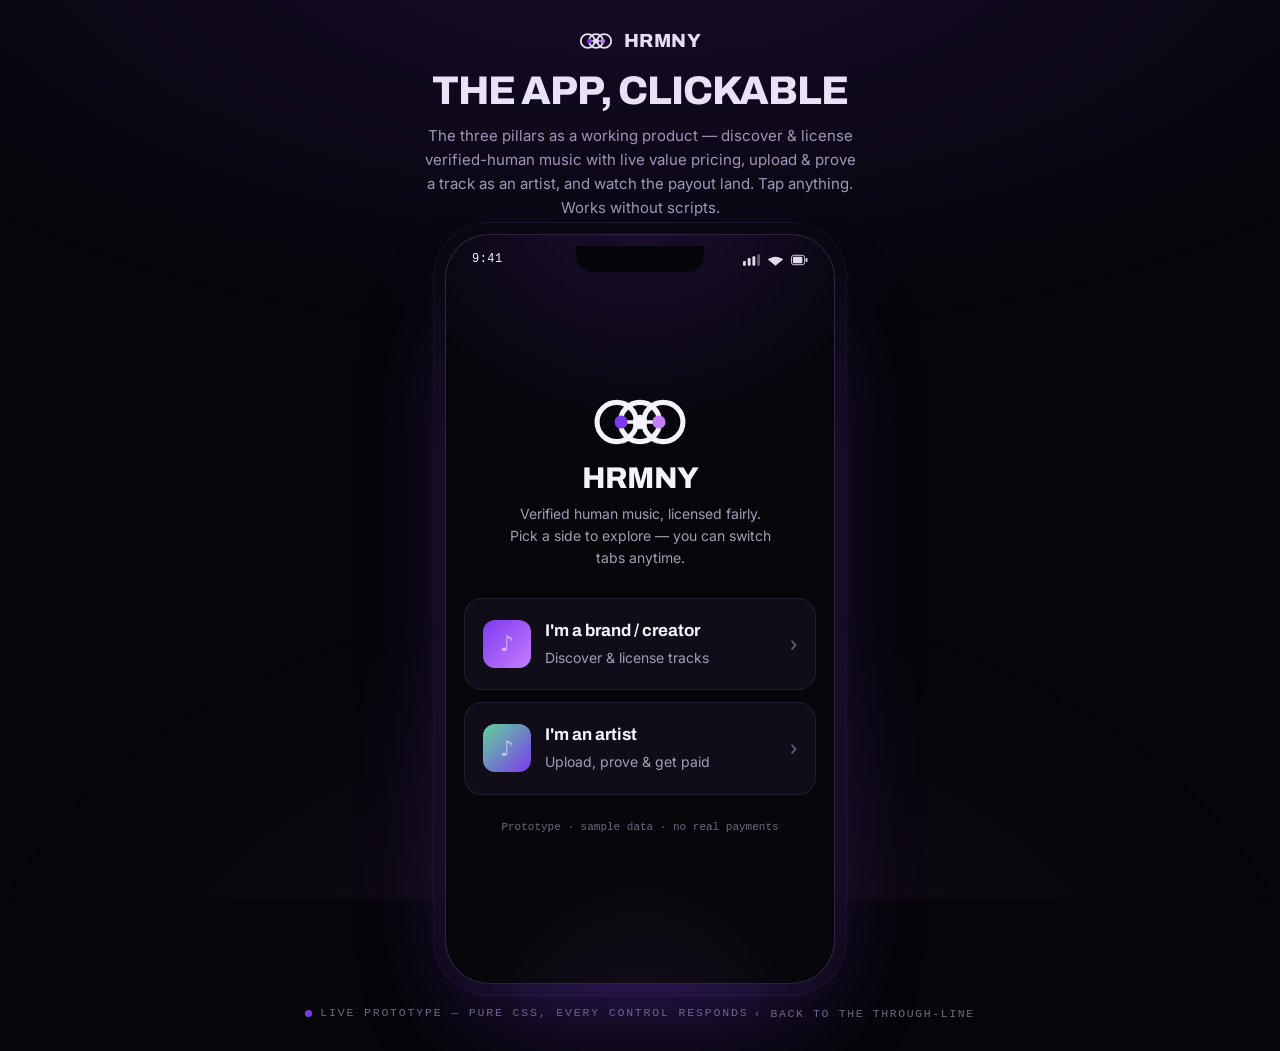
==== commit 0cfc30bd: "Rebuild app prototype as pure CSS — works without JavaScript The prototype was entirely JS-driven, s" ====
--- a/app.html
+++ b/app.html
@@ -4,226 +4,77 @@
 <meta charset="utf-8" />
 <meta name="viewport" content="width=device-width, initial-scale=1, viewport-fit=cover" />
 <title>HRMNY · App Demo</title>
-<meta name="description" content="A clickable prototype of the HRMNY app — discover verified-human tracks, license with live value pricing, upload &amp; verify as an artist, and get paid." />
+<meta name="description" content="A clickable, no-JS-required prototype of the HRMNY app — discover verified-human tracks, license with live value pricing, upload &amp; verify as an artist, and get paid." />
 <link rel="preconnect" href="https://fonts.googleapis.com" />
 <link rel="preconnect" href="https://fonts.gstatic.com" crossorigin />
 <link href="https://fonts.googleapis.com/css2?family=Archivo:wght@500;600;700;800;900&family=Inter:wght@300;400;500;600&display=swap" rel="stylesheet" />
 <link rel="stylesheet" href="assets/styles.css" />
 <link rel="stylesheet" href="assets/app-proto.css" />
+<link rel="stylesheet" href="assets/app-gen.css" />
 </head>
 <body>
 
 <div class="stage">
-  <!-- caption above the device (hidden on small screens) -->
   <div class="stage-head">
-    <a class="brand" href="index.html" style="text-decoration:none">
-      <svg class="logo-mark" viewBox="0 0 132 72" aria-hidden="true">
-        <circle class="ring" cx="34" cy="36" r="27"/><circle class="ring" cx="66" cy="36" r="27"/><circle class="ring" cx="98" cy="36" r="27"/>
-        <line x1="40" y1="36" x2="92" y2="36" stroke="currentColor" stroke-width="5"/>
-        <circle class="node-l" cx="40" cy="36" r="9"/><circle class="node-c" cx="66" cy="36" r="10"/><circle class="node-r" cx="92" cy="36" r="9"/>
-      </svg>
-      <b>HRMNY</b>
-    </a>
+    <a class="brand" href="index.html" style="text-decoration:none"><svg class="logo-mark" viewBox="0 0 132 72" aria-hidden="true"><circle class="ring" cx="34" cy="36" r="27"/><circle class="ring" cx="66" cy="36" r="27"/><circle class="ring" cx="98" cy="36" r="27"/><line x1="40" y1="36" x2="92" y2="36" stroke="currentColor" stroke-width="5"/><circle class="node-l" cx="40" cy="36" r="9"/><circle class="node-c" cx="66" cy="36" r="10"/><circle class="node-r" cx="92" cy="36" r="9"/></svg><b>HRMNY</b></a>
     <h1>The app, clickable</h1>
-    <p>The three pillars as a working product — discover &amp; license verified-human music with live value pricing, upload &amp; prove a track as an artist, and watch the payout land. Tap anything.</p>
+    <p>The three pillars as a working product — discover &amp; license verified-human music with live value pricing, upload &amp; prove a track as an artist, and watch the payout land. Tap anything. Works without scripts.</p>
   </div>
 
-  <!-- ============ THE PHONE ============ -->
   <div class="phone" id="phone">
+    <div class="state"><input class="vh" type="radio" name="scr" id="scr-launch" checked><input class="vh" type="radio" name="scr" id="scr-discover"><input class="vh" type="radio" name="scr" id="scr-studio"><input class="vh" type="radio" name="scr" id="scr-verify"><input class="vh" type="radio" name="scr" id="scr-wallet"><input class="vh" type="radio" name="scr" id="scr-up1"><input class="vh" type="radio" name="scr" id="scr-up2"><input class="vh" type="radio" name="scr" id="scr-up3"><input class="vh" type="radio" name="scr" id="scr-up4"><input class="vh" type="radio" name="scr" id="scr-published"><input class="vh" type="radio" name="scr" id="scr-report"><input class="vh" type="radio" name="scr" id="scr-det-midnight"><input class="vh" type="radio" name="scr" id="scr-co-midnight"><input class="vh" type="radio" name="scr" id="scr-rc-midnight"><input class="vh" type="radio" name="scr" id="scr-det-neon"><input class="vh" type="radio" name="scr" id="scr-co-neon"><input class="vh" type="radio" name="scr" id="scr-rc-neon"><input class="vh" type="radio" name="scr" id="scr-det-bloom"><input class="vh" type="radio" name="scr" id="scr-co-bloom"><input class="vh" type="radio" name="scr" id="scr-rc-bloom"><input class="vh" type="radio" name="scr" id="scr-det-gravity"><input class="vh" type="radio" name="scr" id="scr-co-gravity"><input class="vh" type="radio" name="scr" id="scr-rc-gravity"><input class="vh" type="radio" name="scr" id="scr-det-cranes"><input class="vh" type="radio" name="scr" id="scr-co-cranes"><input class="vh" type="radio" name="scr" id="scr-rc-cranes"><input class="vh" type="radio" name="scr" id="scr-det-cellar"><input class="vh" type="radio" name="scr" id="scr-co-cellar"><input class="vh" type="radio" name="scr" id="scr-rc-cellar"><input class="vh" type="radio" name="scr" id="scr-det-static"><input class="vh" type="radio" name="scr" id="scr-co-static"><input class="vh" type="radio" name="scr" id="scr-rc-static"><input class="vh" type="radio" name="flt" id="flt-all" checked><input class="vh" type="radio" name="flt" id="flt-fire"><input class="vh" type="radio" name="flt" id="flt-cold"><input class="vh" type="radio" name="sc-midnight" id="sc-midnight-org" checked><input class="vh" type="radio" name="sc-midnight" id="sc-midnight-paid"><input class="vh" type="radio" name="sc-midnight" id="sc-midnight-broad"><input class="vh" type="checkbox" id="ex-midnight"><input class="vh" type="radio" name="sc-neon" id="sc-neon-org" checked><input class="vh" type="radio" name="sc-neon" id="sc-neon-paid"><input class="vh" type="radio" name="sc-neon" id="sc-neon-broad"><input class="vh" type="checkbox" id="ex-neon"><input class="vh" type="radio" name="sc-bloom" id="sc-bloom-org" checked><input class="vh" type="radio" name="sc-bloom" id="sc-bloom-paid"><input class="vh" type="radio" name="sc-bloom" id="sc-bloom-broad"><input class="vh" type="checkbox" id="ex-bloom"><input class="vh" type="radio" name="sc-gravity" id="sc-gravity-org" checked><input class="vh" type="radio" name="sc-gravity" id="sc-gravity-paid"><input class="vh" type="radio" name="sc-gravity" id="sc-gravity-broad"><input class="vh" type="radio" name="sc-cranes" id="sc-cranes-org" checked><input class="vh" type="radio" name="sc-cranes" id="sc-cranes-paid"><input class="vh" type="radio" name="sc-cranes" id="sc-cranes-broad"><input class="vh" type="checkbox" id="ex-cranes"><input class="vh" type="radio" name="sc-cellar" id="sc-cellar-org" checked><input class="vh" type="radio" name="sc-cellar" id="sc-cellar-paid"><input class="vh" type="radio" name="sc-cellar" id="sc-cellar-broad"><input class="vh" type="checkbox" id="ex-cellar"><input class="vh" type="radio" name="sc-static" id="sc-static-org" checked><input class="vh" type="radio" name="sc-static" id="sc-static-paid"><input class="vh" type="radio" name="sc-static" id="sc-static-broad"><input class="vh" type="checkbox" id="pay-sent"></div>
     <div class="notch"></div>
-    <div class="statusbar">
-      <span>9:41</span>
-      <span class="sb-icons">
-        <svg viewBox="0 0 18 12" aria-hidden="true"><rect x="0" y="7" width="3" height="5" rx="1" fill="currentColor"/><rect x="5" y="4" width="3" height="8" rx="1" fill="currentColor"/><rect x="10" y="2" width="3" height="10" rx="1" fill="currentColor"/><rect x="15" y="0" width="3" height="12" rx="1" fill="currentColor" opacity=".4"/></svg>
-        <svg viewBox="0 0 18 12" aria-hidden="true"><path d="M9 2.5C5.5 2.5 2.7 4 1 5.6l8 6.4 8-6.4C15.3 4 12.5 2.5 9 2.5Z" fill="currentColor"/></svg>
-        <svg viewBox="0 0 18 12" aria-hidden="true"><rect x="0.5" y="1" width="14" height="10" rx="2.5" fill="none" stroke="currentColor"/><rect x="2" y="2.5" width="10" height="7" rx="1" fill="currentColor"/><rect x="15.5" y="4" width="2" height="4" rx="1" fill="currentColor"/></svg>
-      </span>
+    <div class="statusbar"><span>9:41</span><span class="sb-icons">
+      <svg viewBox="0 0 18 12" aria-hidden="true"><rect x="0" y="7" width="3" height="5" rx="1" fill="currentColor"/><rect x="5" y="4" width="3" height="8" rx="1" fill="currentColor"/><rect x="10" y="2" width="3" height="10" rx="1" fill="currentColor"/><rect x="15" y="0" width="3" height="12" rx="1" fill="currentColor" opacity=".4"/></svg>
+      <svg viewBox="0 0 18 12" aria-hidden="true"><path d="M9 2.5C5.5 2.5 2.7 4 1 5.6l8 6.4 8-6.4C15.3 4 12.5 2.5 9 2.5Z" fill="currentColor"/></svg>
+      <svg viewBox="0 0 18 12" aria-hidden="true"><rect x="0.5" y="1" width="14" height="10" rx="2.5" fill="none" stroke="currentColor"/><rect x="2" y="2.5" width="10" height="7" rx="1" fill="currentColor"/><rect x="15.5" y="4" width="2" height="4" rx="1" fill="currentColor"/></svg>
+    </span></div>
+
+    <div class="appbar"><span class="ab-brandrow"><svg class="logo-mark ab-mark" viewBox="0 0 132 72" aria-hidden="true"><circle class="ring" cx="34" cy="36" r="27"/><circle class="ring" cx="66" cy="36" r="27"/><circle class="ring" cx="98" cy="36" r="27"/><line x1="40" y1="36" x2="92" y2="36" stroke="currentColor" stroke-width="5"/><circle class="node-l" cx="40" cy="36" r="9"/><circle class="node-c" cx="66" cy="36" r="10"/><circle class="node-r" cx="92" cy="36" r="9"/></svg><span class="ab-title">HRMNY</span></span></div>
+
+    <div class="screens">
+<section class="screen bare" data-screen="launch"><div style="text-align:center;padding:18px 4px 6px"><svg class="logo-mark" viewBox="0 0 132 72" aria-hidden="true" style="width:96px;height:62px;color:var(--ink);margin:0 auto 10px;display:block"><circle class="ring" cx="34" cy="36" r="27"/><circle class="ring" cx="66" cy="36" r="27"/><circle class="ring" cx="98" cy="36" r="27"/><line x1="40" y1="36" x2="92" y2="36" stroke="currentColor" stroke-width="5"/><circle class="node-l" cx="40" cy="36" r="9"/><circle class="node-c" cx="66" cy="36" r="10"/><circle class="node-r" cx="92" cy="36" r="9"/></svg><div class="s-title" style="font-size:30px">HRMNY</div><p class="s-sub" style="max-width:30ch;margin:8px auto 0">Verified human music, licensed fairly. Pick a side to explore — you can switch tabs anytime.</p></div><div style="margin-top:22px"><label class="acard rolecard" for="scr-discover"><span class="tart" style="width:48px;height:48px;background:linear-gradient(135deg,#7c3aed,#c77dff)"></span><span class="rc-mid"><span class="rc-t">I'm a brand / creator</span><span class="s-sub" style="margin-top:3px">Discover & license tracks</span></span><span class="rc-arr">›</span></label><label class="acard rolecard" for="scr-studio"><span class="tart" style="width:48px;height:48px;background:linear-gradient(135deg,#5fd39a,#7c3aed)"></span><span class="rc-mid"><span class="rc-t">I'm an artist</span><span class="s-sub" style="margin-top:3px">Upload, prove & get paid</span></span><span class="rc-arr">›</span></label></div><p class="note-line" style="text-align:center;margin-top:24px">Prototype · sample data · no real payments</p></section>
+<section class="screen" data-screen="discover"><div class="eyebrow">For brands &amp; creators</div><div class="s-title">Discover</div><p class="s-sub">Every track here is humans-only and provably so. License before it heats up.</p><div class="chips"><label class="fchip" for="flt-all" data-f="all">All</label><label class="fchip" for="flt-fire" data-f="fire">🔥 Heating up</label><label class="fchip" for="flt-cold" data-f="cold">New &amp; cold</label></div><div class="feed"><label class="tcard" for="scr-det-midnight" data-cat="fire"><span class="tart" style="background:linear-gradient(135deg,#7c3aed,#c77dff)"></span><span class="tmeta"><span class="tt">Midnight Drive</span><span class="ta">Mara Vance</span><span class="trow"><span class="vbadge"><span class="vdot"></span>Human</span><span class="mom-chip" data-m="hot">🔥 Hot · 78</span></span></span><span class="tprice"><span class="pf">from</span><span class="pv">$209</span></span></label><label class="tcard" for="scr-det-neon" data-cat="fire"><span class="tart" style="background:linear-gradient(135deg,#c77dff,#ff8ab0)"></span><span class="tmeta"><span class="tt">Neon Tide</span><span class="ta">KOJI</span><span class="trow"><span class="vbadge"><span class="vdot"></span>Human</span><span class="mom-chip" data-m="fire">🔥 On Fire · 94</span></span></span><span class="tprice"><span class="pf">from</span><span class="pv">$288</span></span></label><label class="tcard" for="scr-det-bloom" data-cat="mid"><span class="tart" style="background:linear-gradient(135deg,#2a1a4a,#7c3aed)"></span><span class="tmeta"><span class="tt">Slow Bloom</span><span class="ta">Elara</span><span class="trow"><span class="vbadge"><span class="vdot"></span>Human</span><span class="mom-chip" data-m="warm">Warm · 54</span></span></span><span class="tprice"><span class="pf">from</span><span class="pv">$140</span></span></label><label class="tcard" for="scr-det-gravity" data-cat="cold"><span class="tart" style="background:linear-gradient(135deg,#4356c7,#9d6bf5)"></span><span class="tmeta"><span class="tt">Gravity Sells</span><span class="ta">The Foley</span><span class="trow"><span class="vbadge"><span class="vdot"></span>Human</span><span class="mom-chip" data-m="cool">Cool · 30</span></span></span><span class="tprice"><span class="pf">from</span><span class="pv">$152</span></span></label><label class="tcard" for="scr-det-cranes" data-cat="cold"><span class="tart" style="background:linear-gradient(135deg,#5fd39a,#7c3aed)"></span><span class="tmeta"><span class="tt">Paper Cranes</span><span class="ta">Mara Vance</span><span class="trow"><span class="vbadge"><span class="vdot"></span>Human</span><span class="mom-chip" data-m="cold">Cold · 10</span></span></span><span class="tprice"><span class="pf">from</span><span class="pv">$120</span></span></label><label class="tcard" for="scr-det-cellar" data-cat="mid"><span class="tart" style="background:linear-gradient(135deg,#4356c7,#9d6bf5)"></span><span class="tmeta"><span class="tt">Cellar Door</span><span class="ta">Mara Vance</span><span class="trow"><span class="vbadge"><span class="vdot"></span>Human</span><span class="mom-chip" data-m="warm">Warm · 54</span></span></span><span class="tprice"><span class="pf">from</span><span class="pv">$172</span></span></label><label class="tcard" for="scr-det-static" data-cat="cold"><span class="tart" style="background:linear-gradient(135deg,#6a6580,#15111d)"></span><span class="tmeta"><span class="tt">Static Bloom</span><span class="ta">Wren</span><span class="trow"><span class="vbadge"><span class="vdot"></span>Human</span><span class="mom-chip" data-m="cold">Cold · 10</span></span></span><span class="tprice"><span class="pf">from</span><span class="pv">$96</span></span></label></div></section>
+<section class="screen" data-screen="det-midnight"><div class="schead"><label class="ab-back inline" for="scr-discover" aria-label="Back">‹</label><span class="sh-t">License</span></div><div class="hero-art" style="background:linear-gradient(135deg,#7c3aed,#c77dff)"><div class="ha-play">▶</div><div class="ha-meta"><div class="htt">Midnight Drive</div><div class="hta">Mara Vance</div></div></div><div class="trow2" style="margin-top:12px"><span class="vbadge"><span class="vdot"></span>Verified human</span><span class="mom-chip" data-m="hot">🔥 Hot · 78</span><label class="seeproof" for="scr-report">See proof ›</label></div><div class="acard" style="margin-top:14px"><div class="eyebrow">Momentum score</div><div class="gauge" style="margin-top:10px"><div class="gtrack"><div class="gfill" style="width:78%"></div></div><div class="glab"><span>Cold</span><span>Hot · 78/100</span><span>On fire</span></div></div><div class="kv"><span class="k">Tempo</span><span class="v">112 BPM · F♯ min</span></div><div class="kv"><span class="k">Clearance</span><span class="v">worldwide · perpetual · non-exclusive*</span></div></div><div class="acard" style="margin-top:12px"><div class="eyebrow">Build your license</div><div class="seg" style="margin-top:12px"><label class="seg-opt" for="sc-midnight-org" data-scope="org"><span class="so-l">Organic / Creator<small>1 platform · organic posts</small></span><span class="so-m">×1.0</span></label><label class="seg-opt" for="sc-midnight-paid" data-scope="paid"><span class="so-l">Paid Social<small>boosted / paid ads</small></span><span class="so-m">×2.2</span></label><label class="seg-opt" for="sc-midnight-broad" data-scope="broad"><span class="so-l">Broad Campaign<small>multi-platform · all media</small></span><span class="so-m">×4.5</span></label></div><hr class="divline"><label class="trow-toggle" for="ex-midnight"><span class="tt-copy">Make it exclusive<small>forecloses every future sale — priced highest when hot</small></span><span class="sw"><span class="swk"></span></span></label></div><div class="quote" style="margin-top:12px"><div class="qpanel q-midnight-org-no"><div class="qrow artist"><span class="qk">Artist receives <span class="faint">(keeps 100%)</span></span><span class="qv">$174</span></div><div class="qrow"><span class="qk">HRMNY fee <span class="faint">(20%, buyer-side)</span></span><span class="qv">$35</span></div><div class="qrow total"><span class="qk">You pay</span><span class="qv">$209</span></div><div class="qproj">Same license is projected at <b>$230</b> in ~30 days. Licensing now is the early-access discount.</div></div><div class="qpanel q-midnight-org-ex"><div class="qrow artist"><span class="qk">Artist receives <span class="faint">(keeps 100%)</span></span><span class="qv">$457</span></div><div class="qrow"><span class="qk">HRMNY fee <span class="faint">(20%, buyer-side)</span></span><span class="qv">$91</span></div><div class="qrow total"><span class="qk">You pay</span><span class="qv">$548</span></div><div class="qproj">Same license is projected at <b>$691</b> in ~30 days. Licensing now is the early-access discount.</div></div><div class="qpanel q-midnight-paid-no"><div class="qrow artist"><span class="qk">Artist receives <span class="faint">(keeps 100%)</span></span><span class="qv">$383</span></div><div class="qrow"><span class="qk">HRMNY fee <span class="faint">(20%, buyer-side)</span></span><span class="qv">$77</span></div><div class="qrow total"><span class="qk">You pay</span><span class="qv">$459</span></div><div class="qproj">Same license is projected at <b>$507</b> in ~30 days. Licensing now is the early-access discount.</div></div><div class="qpanel q-midnight-paid-ex"><div class="qrow artist"><span class="qk">Artist receives <span class="faint">(keeps 100%)</span></span><span class="qv">$1,005</span></div><div class="qrow"><span class="qk">HRMNY fee <span class="faint">(20%, buyer-side)</span></span><span class="qv">$201</span></div><div class="qrow total"><span class="qk">You pay</span><span class="qv">$1,206</span></div><div class="qproj">Same license is projected at <b>$1,521</b> in ~30 days. Licensing now is the early-access discount.</div></div><div class="qpanel q-midnight-broad-no"><div class="qrow artist"><span class="qk">Artist receives <span class="faint">(keeps 100%)</span></span><span class="qv">$783</span></div><div class="qrow"><span class="qk">HRMNY fee <span class="faint">(20%, buyer-side)</span></span><span class="qv">$157</span></div><div class="qrow total"><span class="qk">You pay</span><span class="qv">$940</span></div><div class="qproj">Same license is projected at <b>$1,037</b> in ~30 days. Licensing now is the early-access discount.</div></div><div class="qpanel q-midnight-broad-ex"><div class="qrow artist"><span class="qk">Artist receives <span class="faint">(keeps 100%)</span></span><span class="qv">$2,055</span></div><div class="qrow"><span class="qk">HRMNY fee <span class="faint">(20%, buyer-side)</span></span><span class="qv">$411</span></div><div class="qrow total"><span class="qk">You pay</span><span class="qv">$2,466</span></div><div class="qproj">Same license is projected at <b>$3,110</b> in ~30 days. Licensing now is the early-access discount.</div></div></div><label class="pbtn" for="scr-co-midnight" style="margin-top:14px">License this track →</label><p class="note-line" style="text-align:center;margin-top:12px">Artist keeps 100%. The 20% is the only add-on, shown above.</p></section>
+<section class="screen" data-screen="det-neon"><div class="schead"><label class="ab-back inline" for="scr-discover" aria-label="Back">‹</label><span class="sh-t">License</span></div><div class="hero-art" style="background:linear-gradient(135deg,#c77dff,#ff8ab0)"><div class="ha-play">▶</div><div class="ha-meta"><div class="htt">Neon Tide</div><div class="hta">KOJI</div></div></div><div class="trow2" style="margin-top:12px"><span class="vbadge"><span class="vdot"></span>Verified human</span><span class="mom-chip" data-m="fire">🔥 On Fire · 94</span><label class="seeproof" for="scr-report">See proof ›</label></div><div class="acard" style="margin-top:14px"><div class="eyebrow">Momentum score</div><div class="gauge" style="margin-top:10px"><div class="gtrack"><div class="gfill" style="width:94%"></div></div><div class="glab"><span>Cold</span><span>On Fire · 94/100</span><span>On fire</span></div></div><div class="kv"><span class="k">Tempo</span><span class="v">128 BPM · A min</span></div><div class="kv"><span class="k">Clearance</span><span class="v">worldwide · perpetual · non-exclusive*</span></div></div><div class="acard" style="margin-top:12px"><div class="eyebrow">Build your license</div><div class="seg" style="margin-top:12px"><label class="seg-opt" for="sc-neon-org" data-scope="org"><span class="so-l">Organic / Creator<small>1 platform · organic posts</small></span><span class="so-m">×1.0</span></label><label class="seg-opt" for="sc-neon-paid" data-scope="paid"><span class="so-l">Paid Social<small>boosted / paid ads</small></span><span class="so-m">×2.2</span></label><label class="seg-opt" for="sc-neon-broad" data-scope="broad"><span class="so-l">Broad Campaign<small>multi-platform · all media</small></span><span class="so-m">×4.5</span></label></div><hr class="divline"><label class="trow-toggle" for="ex-neon"><span class="tt-copy">Make it exclusive<small>forecloses every future sale — priced highest when hot</small></span><span class="sw"><span class="swk"></span></span></label></div><div class="quote" style="margin-top:12px"><div class="qpanel q-neon-org-no"><div class="qrow artist"><span class="qk">Artist receives <span class="faint">(keeps 100%)</span></span><span class="qv">$240</span></div><div class="qrow"><span class="qk">HRMNY fee <span class="faint">(20%, buyer-side)</span></span><span class="qv">$48</span></div><div class="qrow total"><span class="qk">You pay</span><span class="qv">$288</span></div><div class="qproj">Same license is projected at <b>$340</b> in ~30 days. Licensing now is the early-access discount.</div></div><div class="qpanel q-neon-org-ex"><div class="qrow artist"><span class="qk">Artist receives <span class="faint">(keeps 100%)</span></span><span class="qv">$720</span></div><div class="qrow"><span class="qk">HRMNY fee <span class="faint">(20%, buyer-side)</span></span><span class="qv">$144</span></div><div class="qrow total"><span class="qk">You pay</span><span class="qv">$864</span></div><div class="qproj">Same license is projected at <b>$1,020</b> in ~30 days. Licensing now is the early-access discount.</div></div><div class="qpanel q-neon-paid-no"><div class="qrow artist"><span class="qk">Artist receives <span class="faint">(keeps 100%)</span></span><span class="qv">$528</span></div><div class="qrow"><span class="qk">HRMNY fee <span class="faint">(20%, buyer-side)</span></span><span class="qv">$106</span></div><div class="qrow total"><span class="qk">You pay</span><span class="qv">$634</span></div><div class="qproj">Same license is projected at <b>$748</b> in ~30 days. Licensing now is the early-access discount.</div></div><div class="qpanel q-neon-paid-ex"><div class="qrow artist"><span class="qk">Artist receives <span class="faint">(keeps 100%)</span></span><span class="qv">$1,584</span></div><div class="qrow"><span class="qk">HRMNY fee <span class="faint">(20%, buyer-side)</span></span><span class="qv">$317</span></div><div class="qrow total"><span class="qk">You pay</span><span class="qv">$1,901</span></div><div class="qproj">Same license is projected at <b>$2,243</b> in ~30 days. Licensing now is the early-access discount.</div></div><div class="qpanel q-neon-broad-no"><div class="qrow artist"><span class="qk">Artist receives <span class="faint">(keeps 100%)</span></span><span class="qv">$1,080</span></div><div class="qrow"><span class="qk">HRMNY fee <span class="faint">(20%, buyer-side)</span></span><span class="qv">$216</span></div><div class="qrow total"><span class="qk">You pay</span><span class="qv">$1,296</span></div><div class="qproj">Same license is projected at <b>$1,529</b> in ~30 days. Licensing now is the early-access discount.</div></div><div class="qpanel q-neon-broad-ex"><div class="qrow artist"><span class="qk">Artist receives <span class="faint">(keeps 100%)</span></span><span class="qv">$3,240</span></div><div class="qrow"><span class="qk">HRMNY fee <span class="faint">(20%, buyer-side)</span></span><span class="qv">$648</span></div><div class="qrow total"><span class="qk">You pay</span><span class="qv">$3,888</span></div><div class="qproj">Same license is projected at <b>$4,588</b> in ~30 days. Licensing now is the early-access discount.</div></div></div><label class="pbtn" for="scr-co-neon" style="margin-top:14px">License this track →</label><p class="note-line" style="text-align:center;margin-top:12px">Artist keeps 100%. The 20% is the only add-on, shown above.</p></section>
+<section class="screen" data-screen="det-bloom"><div class="schead"><label class="ab-back inline" for="scr-discover" aria-label="Back">‹</label><span class="sh-t">License</span></div><div class="hero-art" style="background:linear-gradient(135deg,#2a1a4a,#7c3aed)"><div class="ha-play">▶</div><div class="ha-meta"><div class="htt">Slow Bloom</div><div class="hta">Elara</div></div></div><div class="trow2" style="margin-top:12px"><span class="vbadge"><span class="vdot"></span>Verified human</span><span class="mom-chip" data-m="warm">Warm · 54</span><label class="seeproof" for="scr-report">See proof ›</label></div><div class="acard" style="margin-top:14px"><div class="eyebrow">Momentum score</div><div class="gauge" style="margin-top:10px"><div class="gtrack"><div class="gfill" style="width:54%"></div></div><div class="glab"><span>Cold</span><span>Warm · 54/100</span><span>On fire</span></div></div><div class="kv"><span class="k">Tempo</span><span class="v">96 BPM · C maj</span></div><div class="kv"><span class="k">Clearance</span><span class="v">worldwide · perpetual · non-exclusive*</span></div></div><div class="acard" style="margin-top:12px"><div class="eyebrow">Build your license</div><div class="seg" style="margin-top:12px"><label class="seg-opt" for="sc-bloom-org" data-scope="org"><span class="so-l">Organic / Creator<small>1 platform · organic posts</small></span><span class="so-m">×1.0</span></label><label class="seg-opt" for="sc-bloom-paid" data-scope="paid"><span class="so-l">Paid Social<small>boosted / paid ads</small></span><span class="so-m">×2.2</span></label><label class="seg-opt" for="sc-bloom-broad" data-scope="broad"><span class="so-l">Broad Campaign<small>multi-platform · all media</small></span><span class="so-m">×4.5</span></label></div><hr class="divline"><label class="trow-toggle" for="ex-bloom"><span class="tt-copy">Make it exclusive<small>forecloses every future sale — priced highest when hot</small></span><span class="sw"><span class="swk"></span></span></label></div><div class="quote" style="margin-top:12px"><div class="qpanel q-bloom-org-no"><div class="qrow artist"><span class="qk">Artist receives <span class="faint">(keeps 100%)</span></span><span class="qv">$117</span></div><div class="qrow"><span class="qk">HRMNY fee <span class="faint">(20%, buyer-side)</span></span><span class="qv">$23</span></div><div class="qrow total"><span class="qk">You pay</span><span class="qv">$140</span></div><div class="qproj">Same license is projected at <b>$157</b> in ~30 days. Licensing now is the early-access discount.</div></div><div class="qpanel q-bloom-org-ex"><div class="qrow artist"><span class="qk">Artist receives <span class="faint">(keeps 100%)</span></span><span class="qv">$263</span></div><div class="qrow"><span class="qk">HRMNY fee <span class="faint">(20%, buyer-side)</span></span><span class="qv">$53</span></div><div class="qrow total"><span class="qk">You pay</span><span class="qv">$316</span></div><div class="qproj">Same license is projected at <b>$411</b> in ~30 days. Licensing now is the early-access discount.</div></div><div class="qpanel q-bloom-paid-no"><div class="qrow artist"><span class="qk">Artist receives <span class="faint">(keeps 100%)</span></span><span class="qv">$257</span></div><div class="qrow"><span class="qk">HRMNY fee <span class="faint">(20%, buyer-side)</span></span><span class="qv">$51</span></div><div class="qrow total"><span class="qk">You pay</span><span class="qv">$309</span></div><div class="qproj">Same license is projected at <b>$345</b> in ~30 days. Licensing now is the early-access discount.</div></div><div class="qpanel q-bloom-paid-ex"><div class="qrow artist"><span class="qk">Artist receives <span class="faint">(keeps 100%)</span></span><span class="qv">$579</span></div><div class="qrow"><span class="qk">HRMNY fee <span class="faint">(20%, buyer-side)</span></span><span class="qv">$116</span></div><div class="qrow total"><span class="qk">You pay</span><span class="qv">$695</span></div><div class="qproj">Same license is projected at <b>$904</b> in ~30 days. Licensing now is the early-access discount.</div></div><div class="qpanel q-bloom-broad-no"><div class="qrow artist"><span class="qk">Artist receives <span class="faint">(keeps 100%)</span></span><span class="qv">$527</span></div><div class="qrow"><span class="qk">HRMNY fee <span class="faint">(20%, buyer-side)</span></span><span class="qv">$105</span></div><div class="qrow total"><span class="qk">You pay</span><span class="qv">$632</span></div><div class="qproj">Same license is projected at <b>$705</b> in ~30 days. Licensing now is the early-access discount.</div></div><div class="qpanel q-bloom-broad-ex"><div class="qrow artist"><span class="qk">Artist receives <span class="faint">(keeps 100%)</span></span><span class="qv">$1,185</span></div><div class="qrow"><span class="qk">HRMNY fee <span class="faint">(20%, buyer-side)</span></span><span class="qv">$237</span></div><div class="qrow total"><span class="qk">You pay</span><span class="qv">$1,422</span></div><div class="qproj">Same license is projected at <b>$1,850</b> in ~30 days. Licensing now is the early-access discount.</div></div></div><label class="pbtn" for="scr-co-bloom" style="margin-top:14px">License this track →</label><p class="note-line" style="text-align:center;margin-top:12px">Artist keeps 100%. The 20% is the only add-on, shown above.</p></section>
+<section class="screen" data-screen="det-gravity"><div class="schead"><label class="ab-back inline" for="scr-discover" aria-label="Back">‹</label><span class="sh-t">License</span></div><div class="hero-art" style="background:linear-gradient(135deg,#4356c7,#9d6bf5)"><div class="ha-play">▶</div><div class="ha-meta"><div class="htt">Gravity Sells</div><div class="hta">The Foley</div></div></div><div class="trow2" style="margin-top:12px"><span class="vbadge"><span class="vdot"></span>Verified human</span><span class="mom-chip" data-m="cool">Cool · 30</span><label class="seeproof" for="scr-report">See proof ›</label></div><div class="acard" style="margin-top:14px"><div class="eyebrow">Momentum score</div><div class="gauge" style="margin-top:10px"><div class="gtrack"><div class="gfill" style="width:30%"></div></div><div class="glab"><span>Cold</span><span>Cool · 30/100</span><span>On fire</span></div></div><div class="kv"><span class="k">Tempo</span><span class="v">104 BPM · D min</span></div><div class="kv"><span class="k">Clearance</span><span class="v">worldwide · perpetual · non-exclusive*</span></div></div><div class="acard" style="margin-top:12px"><div class="eyebrow">Build your license</div><div class="seg" style="margin-top:12px"><label class="seg-opt" for="sc-gravity-org" data-scope="org"><span class="so-l">Organic / Creator<small>1 platform · organic posts</small></span><span class="so-m">×1.0</span></label><label class="seg-opt" for="sc-gravity-paid" data-scope="paid"><span class="so-l">Paid Social<small>boosted / paid ads</small></span><span class="so-m">×2.2</span></label><label class="seg-opt" for="sc-gravity-broad" data-scope="broad"><span class="so-l">Broad Campaign<small>multi-platform · all media</small></span><span class="so-m">×4.5</span></label></div></div><div class="quote" style="margin-top:12px"><div class="qpanel q-gravity-org-no"><div class="qrow artist"><span class="qk">Artist receives <span class="faint">(keeps 100%)</span></span><span class="qv">$126</span></div><div class="qrow"><span class="qk">HRMNY fee <span class="faint">(20%, buyer-side)</span></span><span class="qv">$25</span></div><div class="qrow total"><span class="qk">You pay</span><span class="qv">$152</span></div><div class="qproj">Same license is projected at <b>$172</b> in ~30 days. Licensing now is the early-access discount.</div></div><div class="qpanel q-gravity-paid-no"><div class="qrow artist"><span class="qk">Artist receives <span class="faint">(keeps 100%)</span></span><span class="qv">$278</span></div><div class="qrow"><span class="qk">HRMNY fee <span class="faint">(20%, buyer-side)</span></span><span class="qv">$56</span></div><div class="qrow total"><span class="qk">You pay</span><span class="qv">$334</span></div><div class="qproj">Same license is projected at <b>$378</b> in ~30 days. Licensing now is the early-access discount.</div></div><div class="qpanel q-gravity-broad-no"><div class="qrow artist"><span class="qk">Artist receives <span class="faint">(keeps 100%)</span></span><span class="qv">$569</span></div><div class="qrow"><span class="qk">HRMNY fee <span class="faint">(20%, buyer-side)</span></span><span class="qv">$114</span></div><div class="qrow total"><span class="qk">You pay</span><span class="qv">$683</span></div><div class="qproj">Same license is projected at <b>$772</b> in ~30 days. Licensing now is the early-access discount.</div></div></div><label class="pbtn" for="scr-co-gravity" style="margin-top:14px">License this track →</label><p class="note-line" style="text-align:center;margin-top:12px">Artist keeps 100%. The 20% is the only add-on, shown above.</p></section>
+<section class="screen" data-screen="det-cranes"><div class="schead"><label class="ab-back inline" for="scr-discover" aria-label="Back">‹</label><span class="sh-t">License</span></div><div class="hero-art" style="background:linear-gradient(135deg,#5fd39a,#7c3aed)"><div class="ha-play">▶</div><div class="ha-meta"><div class="htt">Paper Cranes</div><div class="hta">Mara Vance</div></div></div><div class="trow2" style="margin-top:12px"><span class="vbadge"><span class="vdot"></span>Verified human</span><span class="mom-chip" data-m="cold">Cold · 10</span><label class="seeproof" for="scr-report">See proof ›</label></div><div class="acard" style="margin-top:14px"><div class="eyebrow">Momentum score</div><div class="gauge" style="margin-top:10px"><div class="gtrack"><div class="gfill" style="width:10%"></div></div><div class="glab"><span>Cold</span><span>Cold · 10/100</span><span>On fire</span></div></div><div class="kv"><span class="k">Tempo</span><span class="v">88 BPM · G maj</span></div><div class="kv"><span class="k">Clearance</span><span class="v">worldwide · perpetual · non-exclusive*</span></div></div><div class="acard" style="margin-top:12px"><div class="eyebrow">Build your license</div><div class="seg" style="margin-top:12px"><label class="seg-opt" for="sc-cranes-org" data-scope="org"><span class="so-l">Organic / Creator<small>1 platform · organic posts</small></span><span class="so-m">×1.0</span></label><label class="seg-opt" for="sc-cranes-paid" data-scope="paid"><span class="so-l">Paid Social<small>boosted / paid ads</small></span><span class="so-m">×2.2</span></label><label class="seg-opt" for="sc-cranes-broad" data-scope="broad"><span class="so-l">Broad Campaign<small>multi-platform · all media</small></span><span class="so-m">×4.5</span></label></div><hr class="divline"><label class="trow-toggle" for="ex-cranes"><span class="tt-copy">Make it exclusive<small>forecloses every future sale — priced highest when hot</small></span><span class="sw"><span class="swk"></span></span></label></div><div class="quote" style="margin-top:12px"><div class="qpanel q-cranes-org-no"><div class="qrow artist"><span class="qk">Artist receives <span class="faint">(keeps 100%)</span></span><span class="qv">$100</span></div><div class="qrow"><span class="qk">HRMNY fee <span class="faint">(20%, buyer-side)</span></span><span class="qv">$20</span></div><div class="qrow total"><span class="qk">You pay</span><span class="qv">$120</span></div><div class="qproj">Cold track — the price sits at the scope floor. As momentum rises, so does the suggested price. <b>License before it heats up.</b></div></div><div class="qpanel q-cranes-org-ex"><div class="qrow artist"><span class="qk">Artist receives <span class="faint">(keeps 100%)</span></span><span class="qv">$150</span></div><div class="qrow"><span class="qk">HRMNY fee <span class="faint">(20%, buyer-side)</span></span><span class="qv">$30</span></div><div class="qrow total"><span class="qk">You pay</span><span class="qv">$180</span></div><div class="qproj">Cold track — the price sits at the scope floor. As momentum rises, so does the suggested price. <b>License before it heats up.</b></div></div><div class="qpanel q-cranes-paid-no"><div class="qrow artist"><span class="qk">Artist receives <span class="faint">(keeps 100%)</span></span><span class="qv">$220</span></div><div class="qrow"><span class="qk">HRMNY fee <span class="faint">(20%, buyer-side)</span></span><span class="qv">$44</span></div><div class="qrow total"><span class="qk">You pay</span><span class="qv">$264</span></div><div class="qproj">Cold track — the price sits at the scope floor. As momentum rises, so does the suggested price. <b>License before it heats up.</b></div></div><div class="qpanel q-cranes-paid-ex"><div class="qrow artist"><span class="qk">Artist receives <span class="faint">(keeps 100%)</span></span><span class="qv">$330</span></div><div class="qrow"><span class="qk">HRMNY fee <span class="faint">(20%, buyer-side)</span></span><span class="qv">$66</span></div><div class="qrow total"><span class="qk">You pay</span><span class="qv">$396</span></div><div class="qproj">Cold track — the price sits at the scope floor. As momentum rises, so does the suggested price. <b>License before it heats up.</b></div></div><div class="qpanel q-cranes-broad-no"><div class="qrow artist"><span class="qk">Artist receives <span class="faint">(keeps 100%)</span></span><span class="qv">$450</span></div><div class="qrow"><span class="qk">HRMNY fee <span class="faint">(20%, buyer-side)</span></span><span class="qv">$90</span></div><div class="qrow total"><span class="qk">You pay</span><span class="qv">$540</span></div><div class="qproj">Cold track — the price sits at the scope floor. As momentum rises, so does the suggested price. <b>License before it heats up.</b></div></div><div class="qpanel q-cranes-broad-ex"><div class="qrow artist"><span class="qk">Artist receives <span class="faint">(keeps 100%)</span></span><span class="qv">$675</span></div><div class="qrow"><span class="qk">HRMNY fee <span class="faint">(20%, buyer-side)</span></span><span class="qv">$135</span></div><div class="qrow total"><span class="qk">You pay</span><span class="qv">$810</span></div><div class="qproj">Cold track — the price sits at the scope floor. As momentum rises, so does the suggested price. <b>License before it heats up.</b></div></div></div><label class="pbtn" for="scr-co-cranes" style="margin-top:14px">License this track →</label><p class="note-line" style="text-align:center;margin-top:12px">Artist keeps 100%. The 20% is the only add-on, shown above.</p></section>
+<section class="screen" data-screen="det-cellar"><div class="schead"><label class="ab-back inline" for="scr-discover" aria-label="Back">‹</label><span class="sh-t">License</span></div><div class="hero-art" style="background:linear-gradient(135deg,#4356c7,#9d6bf5)"><div class="ha-play">▶</div><div class="ha-meta"><div class="htt">Cellar Door</div><div class="hta">Mara Vance</div></div></div><div class="trow2" style="margin-top:12px"><span class="vbadge"><span class="vdot"></span>Verified human</span><span class="mom-chip" data-m="warm">Warm · 54</span><label class="seeproof" for="scr-report">See proof ›</label></div><div class="acard" style="margin-top:14px"><div class="eyebrow">Momentum score</div><div class="gauge" style="margin-top:10px"><div class="gtrack"><div class="gfill" style="width:54%"></div></div><div class="glab"><span>Cold</span><span>Warm · 54/100</span><span>On fire</span></div></div><div class="kv"><span class="k">Tempo</span><span class="v">100 BPM · E min</span></div><div class="kv"><span class="k">Clearance</span><span class="v">worldwide · perpetual · non-exclusive*</span></div></div><div class="acard" style="margin-top:12px"><div class="eyebrow">Build your license</div><div class="seg" style="margin-top:12px"><label class="seg-opt" for="sc-cellar-org" data-scope="org"><span class="so-l">Organic / Creator<small>1 platform · organic posts</small></span><span class="so-m">×1.0</span></label><label class="seg-opt" for="sc-cellar-paid" data-scope="paid"><span class="so-l">Paid Social<small>boosted / paid ads</small></span><span class="so-m">×2.2</span></label><label class="seg-opt" for="sc-cellar-broad" data-scope="broad"><span class="so-l">Broad Campaign<small>multi-platform · all media</small></span><span class="so-m">×4.5</span></label></div><hr class="divline"><label class="trow-toggle" for="ex-cellar"><span class="tt-copy">Make it exclusive<small>forecloses every future sale — priced highest when hot</small></span><span class="sw"><span class="swk"></span></span></label></div><div class="quote" style="margin-top:12px"><div class="qpanel q-cellar-org-no"><div class="qrow artist"><span class="qk">Artist receives <span class="faint">(keeps 100%)</span></span><span class="qv">$143</span></div><div class="qrow"><span class="qk">HRMNY fee <span class="faint">(20%, buyer-side)</span></span><span class="qv">$29</span></div><div class="qrow total"><span class="qk">You pay</span><span class="qv">$172</span></div><div class="qproj">Same license is projected at <b>$191</b> in ~30 days. Licensing now is the early-access discount.</div></div><div class="qpanel q-cellar-org-ex"><div class="qrow artist"><span class="qk">Artist receives <span class="faint">(keeps 100%)</span></span><span class="qv">$322</span></div><div class="qrow"><span class="qk">HRMNY fee <span class="faint">(20%, buyer-side)</span></span><span class="qv">$64</span></div><div class="qrow total"><span class="qk">You pay</span><span class="qv">$386</span></div><div class="qproj">Same license is projected at <b>$502</b> in ~30 days. Licensing now is the early-access discount.</div></div><div class="qpanel q-cellar-paid-no"><div class="qrow artist"><span class="qk">Artist receives <span class="faint">(keeps 100%)</span></span><span class="qv">$315</span></div><div class="qrow"><span class="qk">HRMNY fee <span class="faint">(20%, buyer-side)</span></span><span class="qv">$63</span></div><div class="qrow total"><span class="qk">You pay</span><span class="qv">$378</span></div><div class="qproj">Same license is projected at <b>$421</b> in ~30 days. Licensing now is the early-access discount.</div></div><div class="qpanel q-cellar-paid-ex"><div class="qrow artist"><span class="qk">Artist receives <span class="faint">(keeps 100%)</span></span><span class="qv">$708</span></div><div class="qrow"><span class="qk">HRMNY fee <span class="faint">(20%, buyer-side)</span></span><span class="qv">$142</span></div><div class="qrow total"><span class="qk">You pay</span><span class="qv">$849</span></div><div class="qproj">Same license is projected at <b>$1,105</b> in ~30 days. Licensing now is the early-access discount.</div></div><div class="qpanel q-cellar-broad-no"><div class="qrow artist"><span class="qk">Artist receives <span class="faint">(keeps 100%)</span></span><span class="qv">$644</span></div><div class="qrow"><span class="qk">HRMNY fee <span class="faint">(20%, buyer-side)</span></span><span class="qv">$129</span></div><div class="qrow total"><span class="qk">You pay</span><span class="qv">$772</span></div><div class="qproj">Same license is projected at <b>$861</b> in ~30 days. Licensing now is the early-access discount.</div></div><div class="qpanel q-cellar-broad-ex"><div class="qrow artist"><span class="qk">Artist receives <span class="faint">(keeps 100%)</span></span><span class="qv">$1,448</span></div><div class="qrow"><span class="qk">HRMNY fee <span class="faint">(20%, buyer-side)</span></span><span class="qv">$290</span></div><div class="qrow total"><span class="qk">You pay</span><span class="qv">$1,737</span></div><div class="qproj">Same license is projected at <b>$2,261</b> in ~30 days. Licensing now is the early-access discount.</div></div></div><label class="pbtn" for="scr-co-cellar" style="margin-top:14px">License this track →</label><p class="note-line" style="text-align:center;margin-top:12px">Artist keeps 100%. The 20% is the only add-on, shown above.</p></section>
+<section class="screen" data-screen="det-static"><div class="schead"><label class="ab-back inline" for="scr-discover" aria-label="Back">‹</label><span class="sh-t">License</span></div><div class="hero-art" style="background:linear-gradient(135deg,#6a6580,#15111d)"><div class="ha-play">▶</div><div class="ha-meta"><div class="htt">Static Bloom</div><div class="hta">Wren</div></div></div><div class="trow2" style="margin-top:12px"><span class="vbadge"><span class="vdot"></span>Verified human</span><span class="mom-chip" data-m="cold">Cold · 10</span><label class="seeproof" for="scr-report">See proof ›</label></div><div class="acard" style="margin-top:14px"><div class="eyebrow">Momentum score</div><div class="gauge" style="margin-top:10px"><div class="gtrack"><div class="gfill" style="width:10%"></div></div><div class="glab"><span>Cold</span><span>Cold · 10/100</span><span>On fire</span></div></div><div class="kv"><span class="k">Tempo</span><span class="v">120 BPM · B min</span></div><div class="kv"><span class="k">Clearance</span><span class="v">worldwide · perpetual · non-exclusive*</span></div></div><div class="acard" style="margin-top:12px"><div class="eyebrow">Build your license</div><div class="seg" style="margin-top:12px"><label class="seg-opt" for="sc-static-org" data-scope="org"><span class="so-l">Organic / Creator<small>1 platform · organic posts</small></span><span class="so-m">×1.0</span></label><label class="seg-opt" for="sc-static-paid" data-scope="paid"><span class="so-l">Paid Social<small>boosted / paid ads</small></span><span class="so-m">×2.2</span></label><label class="seg-opt" for="sc-static-broad" data-scope="broad"><span class="so-l">Broad Campaign<small>multi-platform · all media</small></span><span class="so-m">×4.5</span></label></div></div><div class="quote" style="margin-top:12px"><div class="qpanel q-static-org-no"><div class="qrow artist"><span class="qk">Artist receives <span class="faint">(keeps 100%)</span></span><span class="qv">$80</span></div><div class="qrow"><span class="qk">HRMNY fee <span class="faint">(20%, buyer-side)</span></span><span class="qv">$16</span></div><div class="qrow total"><span class="qk">You pay</span><span class="qv">$96</span></div><div class="qproj">Cold track — the price sits at the scope floor. As momentum rises, so does the suggested price. <b>License before it heats up.</b></div></div><div class="qpanel q-static-paid-no"><div class="qrow artist"><span class="qk">Artist receives <span class="faint">(keeps 100%)</span></span><span class="qv">$176</span></div><div class="qrow"><span class="qk">HRMNY fee <span class="faint">(20%, buyer-side)</span></span><span class="qv">$35</span></div><div class="qrow total"><span class="qk">You pay</span><span class="qv">$211</span></div><div class="qproj">Cold track — the price sits at the scope floor. As momentum rises, so does the suggested price. <b>License before it heats up.</b></div></div><div class="qpanel q-static-broad-no"><div class="qrow artist"><span class="qk">Artist receives <span class="faint">(keeps 100%)</span></span><span class="qv">$360</span></div><div class="qrow"><span class="qk">HRMNY fee <span class="faint">(20%, buyer-side)</span></span><span class="qv">$72</span></div><div class="qrow total"><span class="qk">You pay</span><span class="qv">$432</span></div><div class="qproj">Cold track — the price sits at the scope floor. As momentum rises, so does the suggested price. <b>License before it heats up.</b></div></div></div><label class="pbtn" for="scr-co-static" style="margin-top:14px">License this track →</label><p class="note-line" style="text-align:center;margin-top:12px">Artist keeps 100%. The 20% is the only add-on, shown above.</p></section>
+<section class="screen" data-screen="co-midnight"><div class="schead"><label class="ab-back inline" for="scr-det-midnight" aria-label="Back">‹</label><span class="sh-t">Checkout</span></div><div class="acard" style="display:flex;gap:13px;align-items:center"><span class="tart" style="width:52px;height:52px;background:linear-gradient(135deg,#7c3aed,#c77dff)"></span><div><div style="font-family:var(--display);font-weight:700;font-size:17px">Midnight Drive</div><div class="s-sub" style="margin-top:1px">Mara Vance</div></div></div><div style="margin-top:12px"><div class="copanel co-midnight-org-no"><div class="acard" style="padding:6px 18px"><div class="line"><span class="lk">License scope<small>Organic / Creator</small></span><span class="lv">×1.45</span></div><div class="line"><span class="lk">Artist price<small>paid through in full</small></span><span class="lv">$174</span></div><div class="line"><span class="lk">HRMNY fee<small>20% · buyer-side</small></span><span class="lv">$35</span></div><div class="line tot"><span class="lk">Total due</span><span class="lv">$209</span></div></div><label class="pbtn" for="scr-rc-midnight" style="margin-top:16px">Pay $209</label></div><div class="copanel co-midnight-org-ex"><div class="acard" style="padding:6px 18px"><div class="line"><span class="lk">License scope<small>Organic / Creator · exclusive</small></span><span class="lv">×3.81</span></div><div class="line"><span class="lk">Artist price<small>paid through in full</small></span><span class="lv">$457</span></div><div class="line"><span class="lk">HRMNY fee<small>20% · buyer-side</small></span><span class="lv">$91</span></div><div class="line tot"><span class="lk">Total due</span><span class="lv">$548</span></div></div><label class="pbtn" for="scr-rc-midnight" style="margin-top:16px">Pay $548</label></div><div class="copanel co-midnight-paid-no"><div class="acard" style="padding:6px 18px"><div class="line"><span class="lk">License scope<small>Paid Social</small></span><span class="lv">×3.19</span></div><div class="line"><span class="lk">Artist price<small>paid through in full</small></span><span class="lv">$383</span></div><div class="line"><span class="lk">HRMNY fee<small>20% · buyer-side</small></span><span class="lv">$77</span></div><div class="line tot"><span class="lk">Total due</span><span class="lv">$459</span></div></div><label class="pbtn" for="scr-rc-midnight" style="margin-top:16px">Pay $459</label></div><div class="copanel co-midnight-paid-ex"><div class="acard" style="padding:6px 18px"><div class="line"><span class="lk">License scope<small>Paid Social · exclusive</small></span><span class="lv">×8.37</span></div><div class="line"><span class="lk">Artist price<small>paid through in full</small></span><span class="lv">$1,005</span></div><div class="line"><span class="lk">HRMNY fee<small>20% · buyer-side</small></span><span class="lv">$201</span></div><div class="line tot"><span class="lk">Total due</span><span class="lv">$1,206</span></div></div><label class="pbtn" for="scr-rc-midnight" style="margin-top:16px">Pay $1,206</label></div><div class="copanel co-midnight-broad-no"><div class="acard" style="padding:6px 18px"><div class="line"><span class="lk">License scope<small>Broad Campaign</small></span><span class="lv">×6.52</span></div><div class="line"><span class="lk">Artist price<small>paid through in full</small></span><span class="lv">$783</span></div><div class="line"><span class="lk">HRMNY fee<small>20% · buyer-side</small></span><span class="lv">$157</span></div><div class="line tot"><span class="lk">Total due</span><span class="lv">$940</span></div></div><label class="pbtn" for="scr-rc-midnight" style="margin-top:16px">Pay $940</label></div><div class="copanel co-midnight-broad-ex"><div class="acard" style="padding:6px 18px"><div class="line"><span class="lk">License scope<small>Broad Campaign · exclusive</small></span><span class="lv">×17.13</span></div><div class="line"><span class="lk">Artist price<small>paid through in full</small></span><span class="lv">$2,055</span></div><div class="line"><span class="lk">HRMNY fee<small>20% · buyer-side</small></span><span class="lv">$411</span></div><div class="line tot"><span class="lk">Total due</span><span class="lv">$2,466</span></div></div><label class="pbtn" for="scr-rc-midnight" style="margin-top:16px">Pay $2,466</label></div></div><div class="eyebrow" style="margin-top:18px">Payment</div><div class="paychip" style="margin-top:10px"><span class="pc-ic"></span><div class="pc-t">Visa •••• 4242<small>Processed by Stripe</small></div><span style="margin-left:auto;color:var(--good)">✓</span></div><p class="note-line" style="text-align:center;margin-top:14px">No wallet, no tokens. Feels like any checkout — the provenance record is anchored behind the scenes.</p></section>
+<section class="screen" data-screen="co-neon"><div class="schead"><label class="ab-back inline" for="scr-det-neon" aria-label="Back">‹</label><span class="sh-t">Checkout</span></div><div class="acard" style="display:flex;gap:13px;align-items:center"><span class="tart" style="width:52px;height:52px;background:linear-gradient(135deg,#c77dff,#ff8ab0)"></span><div><div style="font-family:var(--display);font-weight:700;font-size:17px">Neon Tide</div><div class="s-sub" style="margin-top:1px">KOJI</div></div></div><div style="margin-top:12px"><div class="copanel co-neon-org-no"><div class="acard" style="padding:6px 18px"><div class="line"><span class="lk">License scope<small>Organic / Creator</small></span><span class="lv">×1.60</span></div><div class="line"><span class="lk">Artist price<small>paid through in full</small></span><span class="lv">$240</span></div><div class="line"><span class="lk">HRMNY fee<small>20% · buyer-side</small></span><span class="lv">$48</span></div><div class="line tot"><span class="lk">Total due</span><span class="lv">$288</span></div></div><label class="pbtn" for="scr-rc-neon" style="margin-top:16px">Pay $288</label></div><div class="copanel co-neon-org-ex"><div class="acard" style="padding:6px 18px"><div class="line"><span class="lk">License scope<small>Organic / Creator · exclusive</small></span><span class="lv">×4.80</span></div><div class="line"><span class="lk">Artist price<small>paid through in full</small></span><span class="lv">$720</span></div><div class="line"><span class="lk">HRMNY fee<small>20% · buyer-side</small></span><span class="lv">$144</span></div><div class="line tot"><span class="lk">Total due</span><span class="lv">$864</span></div></div><label class="pbtn" for="scr-rc-neon" style="margin-top:16px">Pay $864</label></div><div class="copanel co-neon-paid-no"><div class="acard" style="padding:6px 18px"><div class="line"><span class="lk">License scope<small>Paid Social</small></span><span class="lv">×3.52</span></div><div class="line"><span class="lk">Artist price<small>paid through in full</small></span><span class="lv">$528</span></div><div class="line"><span class="lk">HRMNY fee<small>20% · buyer-side</small></span><span class="lv">$106</span></div><div class="line tot"><span class="lk">Total due</span><span class="lv">$634</span></div></div><label class="pbtn" for="scr-rc-neon" style="margin-top:16px">Pay $634</label></div><div class="copanel co-neon-paid-ex"><div class="acard" style="padding:6px 18px"><div class="line"><span class="lk">License scope<small>Paid Social · exclusive</small></span><span class="lv">×10.56</span></div><div class="line"><span class="lk">Artist price<small>paid through in full</small></span><span class="lv">$1,584</span></div><div class="line"><span class="lk">HRMNY fee<small>20% · buyer-side</small></span><span class="lv">$317</span></div><div class="line tot"><span class="lk">Total due</span><span class="lv">$1,901</span></div></div><label class="pbtn" for="scr-rc-neon" style="margin-top:16px">Pay $1,901</label></div><div class="copanel co-neon-broad-no"><div class="acard" style="padding:6px 18px"><div class="line"><span class="lk">License scope<small>Broad Campaign</small></span><span class="lv">×7.20</span></div><div class="line"><span class="lk">Artist price<small>paid through in full</small></span><span class="lv">$1,080</span></div><div class="line"><span class="lk">HRMNY fee<small>20% · buyer-side</small></span><span class="lv">$216</span></div><div class="line tot"><span class="lk">Total due</span><span class="lv">$1,296</span></div></div><label class="pbtn" for="scr-rc-neon" style="margin-top:16px">Pay $1,296</label></div><div class="copanel co-neon-broad-ex"><div class="acard" style="padding:6px 18px"><div class="line"><span class="lk">License scope<small>Broad Campaign · exclusive</small></span><span class="lv">×21.60</span></div><div class="line"><span class="lk">Artist price<small>paid through in full</small></span><span class="lv">$3,240</span></div><div class="line"><span class="lk">HRMNY fee<small>20% · buyer-side</small></span><span class="lv">$648</span></div><div class="line tot"><span class="lk">Total due</span><span class="lv">$3,888</span></div></div><label class="pbtn" for="scr-rc-neon" style="margin-top:16px">Pay $3,888</label></div></div><div class="eyebrow" style="margin-top:18px">Payment</div><div class="paychip" style="margin-top:10px"><span class="pc-ic"></span><div class="pc-t">Visa •••• 4242<small>Processed by Stripe</small></div><span style="margin-left:auto;color:var(--good)">✓</span></div><p class="note-line" style="text-align:center;margin-top:14px">No wallet, no tokens. Feels like any checkout — the provenance record is anchored behind the scenes.</p></section>
+<section class="screen" data-screen="co-bloom"><div class="schead"><label class="ab-back inline" for="scr-det-bloom" aria-label="Back">‹</label><span class="sh-t">Checkout</span></div><div class="acard" style="display:flex;gap:13px;align-items:center"><span class="tart" style="width:52px;height:52px;background:linear-gradient(135deg,#2a1a4a,#7c3aed)"></span><div><div style="font-family:var(--display);font-weight:700;font-size:17px">Slow Bloom</div><div class="s-sub" style="margin-top:1px">Elara</div></div></div><div style="margin-top:12px"><div class="copanel co-bloom-org-no"><div class="acard" style="padding:6px 18px"><div class="line"><span class="lk">License scope<small>Organic / Creator</small></span><span class="lv">×1.30</span></div><div class="line"><span class="lk">Artist price<small>paid through in full</small></span><span class="lv">$117</span></div><div class="line"><span class="lk">HRMNY fee<small>20% · buyer-side</small></span><span class="lv">$23</span></div><div class="line tot"><span class="lk">Total due</span><span class="lv">$140</span></div></div><label class="pbtn" for="scr-rc-bloom" style="margin-top:16px">Pay $140</label></div><div class="copanel co-bloom-org-ex"><div class="acard" style="padding:6px 18px"><div class="line"><span class="lk">License scope<small>Organic / Creator · exclusive</small></span><span class="lv">×2.93</span></div><div class="line"><span class="lk">Artist price<small>paid through in full</small></span><span class="lv">$263</span></div><div class="line"><span class="lk">HRMNY fee<small>20% · buyer-side</small></span><span class="lv">$53</span></div><div class="line tot"><span class="lk">Total due</span><span class="lv">$316</span></div></div><label class="pbtn" for="scr-rc-bloom" style="margin-top:16px">Pay $316</label></div><div class="copanel co-bloom-paid-no"><div class="acard" style="padding:6px 18px"><div class="line"><span class="lk">License scope<small>Paid Social</small></span><span class="lv">×2.86</span></div><div class="line"><span class="lk">Artist price<small>paid through in full</small></span><span class="lv">$257</span></div><div class="line"><span class="lk">HRMNY fee<small>20% · buyer-side</small></span><span class="lv">$51</span></div><div class="line tot"><span class="lk">Total due</span><span class="lv">$309</span></div></div><label class="pbtn" for="scr-rc-bloom" style="margin-top:16px">Pay $309</label></div><div class="copanel co-bloom-paid-ex"><div class="acard" style="padding:6px 18px"><div class="line"><span class="lk">License scope<small>Paid Social · exclusive</small></span><span class="lv">×6.44</span></div><div class="line"><span class="lk">Artist price<small>paid through in full</small></span><span class="lv">$579</span></div><div class="line"><span class="lk">HRMNY fee<small>20% · buyer-side</small></span><span class="lv">$116</span></div><div class="line tot"><span class="lk">Total due</span><span class="lv">$695</span></div></div><label class="pbtn" for="scr-rc-bloom" style="margin-top:16px">Pay $695</label></div><div class="copanel co-bloom-broad-no"><div class="acard" style="padding:6px 18px"><div class="line"><span class="lk">License scope<small>Broad Campaign</small></span><span class="lv">×5.85</span></div><div class="line"><span class="lk">Artist price<small>paid through in full</small></span><span class="lv">$527</span></div><div class="line"><span class="lk">HRMNY fee<small>20% · buyer-side</small></span><span class="lv">$105</span></div><div class="line tot"><span class="lk">Total due</span><span class="lv">$632</span></div></div><label class="pbtn" for="scr-rc-bloom" style="margin-top:16px">Pay $632</label></div><div class="copanel co-bloom-broad-ex"><div class="acard" style="padding:6px 18px"><div class="line"><span class="lk">License scope<small>Broad Campaign · exclusive</small></span><span class="lv">×13.16</span></div><div class="line"><span class="lk">Artist price<small>paid through in full</small></span><span class="lv">$1,185</span></div><div class="line"><span class="lk">HRMNY fee<small>20% · buyer-side</small></span><span class="lv">$237</span></div><div class="line tot"><span class="lk">Total due</span><span class="lv">$1,422</span></div></div><label class="pbtn" for="scr-rc-bloom" style="margin-top:16px">Pay $1,422</label></div></div><div class="eyebrow" style="margin-top:18px">Payment</div><div class="paychip" style="margin-top:10px"><span class="pc-ic"></span><div class="pc-t">Visa •••• 4242<small>Processed by Stripe</small></div><span style="margin-left:auto;color:var(--good)">✓</span></div><p class="note-line" style="text-align:center;margin-top:14px">No wallet, no tokens. Feels like any checkout — the provenance record is anchored behind the scenes.</p></section>
+<section class="screen" data-screen="co-gravity"><div class="schead"><label class="ab-back inline" for="scr-det-gravity" aria-label="Back">‹</label><span class="sh-t">Checkout</span></div><div class="acard" style="display:flex;gap:13px;align-items:center"><span class="tart" style="width:52px;height:52px;background:linear-gradient(135deg,#4356c7,#9d6bf5)"></span><div><div style="font-family:var(--display);font-weight:700;font-size:17px">Gravity Sells</div><div class="s-sub" style="margin-top:1px">The Foley</div></div></div><div style="margin-top:12px"><div class="copanel co-gravity-org-no"><div class="acard" style="padding:6px 18px"><div class="line"><span class="lk">License scope<small>Organic / Creator</small></span><span class="lv">×1.15</span></div><div class="line"><span class="lk">Artist price<small>paid through in full</small></span><span class="lv">$126</span></div><div class="line"><span class="lk">HRMNY fee<small>20% · buyer-side</small></span><span class="lv">$25</span></div><div class="line tot"><span class="lk">Total due</span><span class="lv">$152</span></div></div><label class="pbtn" for="scr-rc-gravity" style="margin-top:16px">Pay $152</label></div><div class="copanel co-gravity-paid-no"><div class="acard" style="padding:6px 18px"><div class="line"><span class="lk">License scope<small>Paid Social</small></span><span class="lv">×2.53</span></div><div class="line"><span class="lk">Artist price<small>paid through in full</small></span><span class="lv">$278</span></div><div class="line"><span class="lk">HRMNY fee<small>20% · buyer-side</small></span><span class="lv">$56</span></div><div class="line tot"><span class="lk">Total due</span><span class="lv">$334</span></div></div><label class="pbtn" for="scr-rc-gravity" style="margin-top:16px">Pay $334</label></div><div class="copanel co-gravity-broad-no"><div class="acard" style="padding:6px 18px"><div class="line"><span class="lk">License scope<small>Broad Campaign</small></span><span class="lv">×5.17</span></div><div class="line"><span class="lk">Artist price<small>paid through in full</small></span><span class="lv">$569</span></div><div class="line"><span class="lk">HRMNY fee<small>20% · buyer-side</small></span><span class="lv">$114</span></div><div class="line tot"><span class="lk">Total due</span><span class="lv">$683</span></div></div><label class="pbtn" for="scr-rc-gravity" style="margin-top:16px">Pay $683</label></div></div><div class="eyebrow" style="margin-top:18px">Payment</div><div class="paychip" style="margin-top:10px"><span class="pc-ic"></span><div class="pc-t">Visa •••• 4242<small>Processed by Stripe</small></div><span style="margin-left:auto;color:var(--good)">✓</span></div><p class="note-line" style="text-align:center;margin-top:14px">No wallet, no tokens. Feels like any checkout — the provenance record is anchored behind the scenes.</p></section>
+<section class="screen" data-screen="co-cranes"><div class="schead"><label class="ab-back inline" for="scr-det-cranes" aria-label="Back">‹</label><span class="sh-t">Checkout</span></div><div class="acard" style="display:flex;gap:13px;align-items:center"><span class="tart" style="width:52px;height:52px;background:linear-gradient(135deg,#5fd39a,#7c3aed)"></span><div><div style="font-family:var(--display);font-weight:700;font-size:17px">Paper Cranes</div><div class="s-sub" style="margin-top:1px">Mara Vance</div></div></div><div style="margin-top:12px"><div class="copanel co-cranes-org-no"><div class="acard" style="padding:6px 18px"><div class="line"><span class="lk">License scope<small>Organic / Creator</small></span><span class="lv">×1.00</span></div><div class="line"><span class="lk">Artist price<small>paid through in full</small></span><span class="lv">$100</span></div><div class="line"><span class="lk">HRMNY fee<small>20% · buyer-side</small></span><span class="lv">$20</span></div><div class="line tot"><span class="lk">Total due</span><span class="lv">$120</span></div></div><label class="pbtn" for="scr-rc-cranes" style="margin-top:16px">Pay $120</label></div><div class="copanel co-cranes-org-ex"><div class="acard" style="padding:6px 18px"><div class="line"><span class="lk">License scope<small>Organic / Creator · exclusive</small></span><span class="lv">×1.50</span></div><div class="line"><span class="lk">Artist price<small>paid through in full</small></span><span class="lv">$150</span></div><div class="line"><span class="lk">HRMNY fee<small>20% · buyer-side</small></span><span class="lv">$30</span></div><div class="line tot"><span class="lk">Total due</span><span class="lv">$180</span></div></div><label class="pbtn" for="scr-rc-cranes" style="margin-top:16px">Pay $180</label></div><div class="copanel co-cranes-paid-no"><div class="acard" style="padding:6px 18px"><div class="line"><span class="lk">License scope<small>Paid Social</small></span><span class="lv">×2.20</span></div><div class="line"><span class="lk">Artist price<small>paid through in full</small></span><span class="lv">$220</span></div><div class="line"><span class="lk">HRMNY fee<small>20% · buyer-side</small></span><span class="lv">$44</span></div><div class="line tot"><span class="lk">Total due</span><span class="lv">$264</span></div></div><label class="pbtn" for="scr-rc-cranes" style="margin-top:16px">Pay $264</label></div><div class="copanel co-cranes-paid-ex"><div class="acard" style="padding:6px 18px"><div class="line"><span class="lk">License scope<small>Paid Social · exclusive</small></span><span class="lv">×3.30</span></div><div class="line"><span class="lk">Artist price<small>paid through in full</small></span><span class="lv">$330</span></div><div class="line"><span class="lk">HRMNY fee<small>20% · buyer-side</small></span><span class="lv">$66</span></div><div class="line tot"><span class="lk">Total due</span><span class="lv">$396</span></div></div><label class="pbtn" for="scr-rc-cranes" style="margin-top:16px">Pay $396</label></div><div class="copanel co-cranes-broad-no"><div class="acard" style="padding:6px 18px"><div class="line"><span class="lk">License scope<small>Broad Campaign</small></span><span class="lv">×4.50</span></div><div class="line"><span class="lk">Artist price<small>paid through in full</small></span><span class="lv">$450</span></div><div class="line"><span class="lk">HRMNY fee<small>20% · buyer-side</small></span><span class="lv">$90</span></div><div class="line tot"><span class="lk">Total due</span><span class="lv">$540</span></div></div><label class="pbtn" for="scr-rc-cranes" style="margin-top:16px">Pay $540</label></div><div class="copanel co-cranes-broad-ex"><div class="acard" style="padding:6px 18px"><div class="line"><span class="lk">License scope<small>Broad Campaign · exclusive</small></span><span class="lv">×6.75</span></div><div class="line"><span class="lk">Artist price<small>paid through in full</small></span><span class="lv">$675</span></div><div class="line"><span class="lk">HRMNY fee<small>20% · buyer-side</small></span><span class="lv">$135</span></div><div class="line tot"><span class="lk">Total due</span><span class="lv">$810</span></div></div><label class="pbtn" for="scr-rc-cranes" style="margin-top:16px">Pay $810</label></div></div><div class="eyebrow" style="margin-top:18px">Payment</div><div class="paychip" style="margin-top:10px"><span class="pc-ic"></span><div class="pc-t">Visa •••• 4242<small>Processed by Stripe</small></div><span style="margin-left:auto;color:var(--good)">✓</span></div><p class="note-line" style="text-align:center;margin-top:14px">No wallet, no tokens. Feels like any checkout — the provenance record is anchored behind the scenes.</p></section>
+<section class="screen" data-screen="co-cellar"><div class="schead"><label class="ab-back inline" for="scr-det-cellar" aria-label="Back">‹</label><span class="sh-t">Checkout</span></div><div class="acard" style="display:flex;gap:13px;align-items:center"><span class="tart" style="width:52px;height:52px;background:linear-gradient(135deg,#4356c7,#9d6bf5)"></span><div><div style="font-family:var(--display);font-weight:700;font-size:17px">Cellar Door</div><div class="s-sub" style="margin-top:1px">Mara Vance</div></div></div><div style="margin-top:12px"><div class="copanel co-cellar-org-no"><div class="acard" style="padding:6px 18px"><div class="line"><span class="lk">License scope<small>Organic / Creator</small></span><span class="lv">×1.30</span></div><div class="line"><span class="lk">Artist price<small>paid through in full</small></span><span class="lv">$143</span></div><div class="line"><span class="lk">HRMNY fee<small>20% · buyer-side</small></span><span class="lv">$29</span></div><div class="line tot"><span class="lk">Total due</span><span class="lv">$172</span></div></div><label class="pbtn" for="scr-rc-cellar" style="margin-top:16px">Pay $172</label></div><div class="copanel co-cellar-org-ex"><div class="acard" style="padding:6px 18px"><div class="line"><span class="lk">License scope<small>Organic / Creator · exclusive</small></span><span class="lv">×2.93</span></div><div class="line"><span class="lk">Artist price<small>paid through in full</small></span><span class="lv">$322</span></div><div class="line"><span class="lk">HRMNY fee<small>20% · buyer-side</small></span><span class="lv">$64</span></div><div class="line tot"><span class="lk">Total due</span><span class="lv">$386</span></div></div><label class="pbtn" for="scr-rc-cellar" style="margin-top:16px">Pay $386</label></div><div class="copanel co-cellar-paid-no"><div class="acard" style="padding:6px 18px"><div class="line"><span class="lk">License scope<small>Paid Social</small></span><span class="lv">×2.86</span></div><div class="line"><span class="lk">Artist price<small>paid through in full</small></span><span class="lv">$315</span></div><div class="line"><span class="lk">HRMNY fee<small>20% · buyer-side</small></span><span class="lv">$63</span></div><div class="line tot"><span class="lk">Total due</span><span class="lv">$378</span></div></div><label class="pbtn" for="scr-rc-cellar" style="margin-top:16px">Pay $378</label></div><div class="copanel co-cellar-paid-ex"><div class="acard" style="padding:6px 18px"><div class="line"><span class="lk">License scope<small>Paid Social · exclusive</small></span><span class="lv">×6.44</span></div><div class="line"><span class="lk">Artist price<small>paid through in full</small></span><span class="lv">$708</span></div><div class="line"><span class="lk">HRMNY fee<small>20% · buyer-side</small></span><span class="lv">$142</span></div><div class="line tot"><span class="lk">Total due</span><span class="lv">$849</span></div></div><label class="pbtn" for="scr-rc-cellar" style="margin-top:16px">Pay $849</label></div><div class="copanel co-cellar-broad-no"><div class="acard" style="padding:6px 18px"><div class="line"><span class="lk">License scope<small>Broad Campaign</small></span><span class="lv">×5.85</span></div><div class="line"><span class="lk">Artist price<small>paid through in full</small></span><span class="lv">$644</span></div><div class="line"><span class="lk">HRMNY fee<small>20% · buyer-side</small></span><span class="lv">$129</span></div><div class="line tot"><span class="lk">Total due</span><span class="lv">$772</span></div></div><label class="pbtn" for="scr-rc-cellar" style="margin-top:16px">Pay $772</label></div><div class="copanel co-cellar-broad-ex"><div class="acard" style="padding:6px 18px"><div class="line"><span class="lk">License scope<small>Broad Campaign · exclusive</small></span><span class="lv">×13.16</span></div><div class="line"><span class="lk">Artist price<small>paid through in full</small></span><span class="lv">$1,448</span></div><div class="line"><span class="lk">HRMNY fee<small>20% · buyer-side</small></span><span class="lv">$290</span></div><div class="line tot"><span class="lk">Total due</span><span class="lv">$1,737</span></div></div><label class="pbtn" for="scr-rc-cellar" style="margin-top:16px">Pay $1,737</label></div></div><div class="eyebrow" style="margin-top:18px">Payment</div><div class="paychip" style="margin-top:10px"><span class="pc-ic"></span><div class="pc-t">Visa •••• 4242<small>Processed by Stripe</small></div><span style="margin-left:auto;color:var(--good)">✓</span></div><p class="note-line" style="text-align:center;margin-top:14px">No wallet, no tokens. Feels like any checkout — the provenance record is anchored behind the scenes.</p></section>
+<section class="screen" data-screen="co-static"><div class="schead"><label class="ab-back inline" for="scr-det-static" aria-label="Back">‹</label><span class="sh-t">Checkout</span></div><div class="acard" style="display:flex;gap:13px;align-items:center"><span class="tart" style="width:52px;height:52px;background:linear-gradient(135deg,#6a6580,#15111d)"></span><div><div style="font-family:var(--display);font-weight:700;font-size:17px">Static Bloom</div><div class="s-sub" style="margin-top:1px">Wren</div></div></div><div style="margin-top:12px"><div class="copanel co-static-org-no"><div class="acard" style="padding:6px 18px"><div class="line"><span class="lk">License scope<small>Organic / Creator</small></span><span class="lv">×1.00</span></div><div class="line"><span class="lk">Artist price<small>paid through in full</small></span><span class="lv">$80</span></div><div class="line"><span class="lk">HRMNY fee<small>20% · buyer-side</small></span><span class="lv">$16</span></div><div class="line tot"><span class="lk">Total due</span><span class="lv">$96</span></div></div><label class="pbtn" for="scr-rc-static" style="margin-top:16px">Pay $96</label></div><div class="copanel co-static-paid-no"><div class="acard" style="padding:6px 18px"><div class="line"><span class="lk">License scope<small>Paid Social</small></span><span class="lv">×2.20</span></div><div class="line"><span class="lk">Artist price<small>paid through in full</small></span><span class="lv">$176</span></div><div class="line"><span class="lk">HRMNY fee<small>20% · buyer-side</small></span><span class="lv">$35</span></div><div class="line tot"><span class="lk">Total due</span><span class="lv">$211</span></div></div><label class="pbtn" for="scr-rc-static" style="margin-top:16px">Pay $211</label></div><div class="copanel co-static-broad-no"><div class="acard" style="padding:6px 18px"><div class="line"><span class="lk">License scope<small>Broad Campaign</small></span><span class="lv">×4.50</span></div><div class="line"><span class="lk">Artist price<small>paid through in full</small></span><span class="lv">$360</span></div><div class="line"><span class="lk">HRMNY fee<small>20% · buyer-side</small></span><span class="lv">$72</span></div><div class="line tot"><span class="lk">Total due</span><span class="lv">$432</span></div></div><label class="pbtn" for="scr-rc-static" style="margin-top:16px">Pay $432</label></div></div><div class="eyebrow" style="margin-top:18px">Payment</div><div class="paychip" style="margin-top:10px"><span class="pc-ic"></span><div class="pc-t">Visa •••• 4242<small>Processed by Stripe</small></div><span style="margin-left:auto;color:var(--good)">✓</span></div><p class="note-line" style="text-align:center;margin-top:14px">No wallet, no tokens. Feels like any checkout — the provenance record is anchored behind the scenes.</p></section>
+<section class="screen" data-screen="rc-midnight"><div class="schead"><label class="ab-back inline" for="scr-discover" aria-label="Back">‹</label><span class="sh-t">Confirmed</span></div><div style="text-align:center;padding:6px 0 2px"><div class="success-ring">✓</div><div class="s-title" style="text-align:center">License confirmed</div></div><div><div class="rcpanel rc-midnight-org-no"><p class="s-sub" style="text-align:center;max-width:32ch;margin:8px auto 0">Midnight Drive is cleared for Organic / Creator. Receipt emailed.</p><div class="acard" style="margin-top:14px;padding:6px 18px"><div class="kv"><span class="k">Cleared for</span><span class="v">Organic / Creator · non-exclusive</span></div><div class="kv"><span class="k">Term</span><span class="v">worldwide · perpetual</span></div><div class="kv"><span class="k">Paid</span><span class="v">$209</span></div></div></div><div class="rcpanel rc-midnight-org-ex"><p class="s-sub" style="text-align:center;max-width:32ch;margin:8px auto 0">Midnight Drive is cleared for Organic / Creator, exclusive. Receipt emailed.</p><div class="acard" style="margin-top:14px;padding:6px 18px"><div class="kv"><span class="k">Cleared for</span><span class="v">Organic / Creator · exclusive</span></div><div class="kv"><span class="k">Term</span><span class="v">worldwide · perpetual</span></div><div class="kv"><span class="k">Paid</span><span class="v">$548</span></div></div></div><div class="rcpanel rc-midnight-paid-no"><p class="s-sub" style="text-align:center;max-width:32ch;margin:8px auto 0">Midnight Drive is cleared for Paid Social. Receipt emailed.</p><div class="acard" style="margin-top:14px;padding:6px 18px"><div class="kv"><span class="k">Cleared for</span><span class="v">Paid Social · non-exclusive</span></div><div class="kv"><span class="k">Term</span><span class="v">worldwide · perpetual</span></div><div class="kv"><span class="k">Paid</span><span class="v">$459</span></div></div></div><div class="rcpanel rc-midnight-paid-ex"><p class="s-sub" style="text-align:center;max-width:32ch;margin:8px auto 0">Midnight Drive is cleared for Paid Social, exclusive. Receipt emailed.</p><div class="acard" style="margin-top:14px;padding:6px 18px"><div class="kv"><span class="k">Cleared for</span><span class="v">Paid Social · exclusive</span></div><div class="kv"><span class="k">Term</span><span class="v">worldwide · perpetual</span></div><div class="kv"><span class="k">Paid</span><span class="v">$1,206</span></div></div></div><div class="rcpanel rc-midnight-broad-no"><p class="s-sub" style="text-align:center;max-width:32ch;margin:8px auto 0">Midnight Drive is cleared for Broad Campaign. Receipt emailed.</p><div class="acard" style="margin-top:14px;padding:6px 18px"><div class="kv"><span class="k">Cleared for</span><span class="v">Broad Campaign · non-exclusive</span></div><div class="kv"><span class="k">Term</span><span class="v">worldwide · perpetual</span></div><div class="kv"><span class="k">Paid</span><span class="v">$940</span></div></div></div><div class="rcpanel rc-midnight-broad-ex"><p class="s-sub" style="text-align:center;max-width:32ch;margin:8px auto 0">Midnight Drive is cleared for Broad Campaign, exclusive. Receipt emailed.</p><div class="acard" style="margin-top:14px;padding:6px 18px"><div class="kv"><span class="k">Cleared for</span><span class="v">Broad Campaign · exclusive</span></div><div class="kv"><span class="k">Term</span><span class="v">worldwide · perpetual</span></div><div class="kv"><span class="k">Paid</span><span class="v">$2,466</span></div></div></div></div><div class="acard" style="margin-top:12px;padding:6px 18px"><div class="kv"><span class="k">Track</span><span class="v">Midnight Drive · Mara Vance</span></div><div class="kv"><span class="k">Verification</span><span class="v" style="color:var(--good)">human · 100%</span></div></div><div class="anchor-box" style="margin-top:12px"><div class="ab-h">⛓ Anchored · tamper-proof registry</div><div class="hashrow"><span class="hk">base:tx</span><span>0x9f3c…a71d</span></div><div class="hashrow"><span class="hk">arweave</span><span>kQ7…Lm2</span></div><div class="hashrow"><span class="hk">status</span><span style="color:var(--good)">contract pinned · permanent</span></div></div><label class="pbtn ghost" for="scr-report" style="margin-top:14px">Verify this license ›</label><label class="pbtn" for="scr-discover" style="margin-top:10px">Back to Discover</label></section>
+<section class="screen" data-screen="rc-neon"><div class="schead"><label class="ab-back inline" for="scr-discover" aria-label="Back">‹</label><span class="sh-t">Confirmed</span></div><div style="text-align:center;padding:6px 0 2px"><div class="success-ring">✓</div><div class="s-title" style="text-align:center">License confirmed</div></div><div><div class="rcpanel rc-neon-org-no"><p class="s-sub" style="text-align:center;max-width:32ch;margin:8px auto 0">Neon Tide is cleared for Organic / Creator. Receipt emailed.</p><div class="acard" style="margin-top:14px;padding:6px 18px"><div class="kv"><span class="k">Cleared for</span><span class="v">Organic / Creator · non-exclusive</span></div><div class="kv"><span class="k">Term</span><span class="v">worldwide · perpetual</span></div><div class="kv"><span class="k">Paid</span><span class="v">$288</span></div></div></div><div class="rcpanel rc-neon-org-ex"><p class="s-sub" style="text-align:center;max-width:32ch;margin:8px auto 0">Neon Tide is cleared for Organic / Creator, exclusive. Receipt emailed.</p><div class="acard" style="margin-top:14px;padding:6px 18px"><div class="kv"><span class="k">Cleared for</span><span class="v">Organic / Creator · exclusive</span></div><div class="kv"><span class="k">Term</span><span class="v">worldwide · perpetual</span></div><div class="kv"><span class="k">Paid</span><span class="v">$864</span></div></div></div><div class="rcpanel rc-neon-paid-no"><p class="s-sub" style="text-align:center;max-width:32ch;margin:8px auto 0">Neon Tide is cleared for Paid Social. Receipt emailed.</p><div class="acard" style="margin-top:14px;padding:6px 18px"><div class="kv"><span class="k">Cleared for</span><span class="v">Paid Social · non-exclusive</span></div><div class="kv"><span class="k">Term</span><span class="v">worldwide · perpetual</span></div><div class="kv"><span class="k">Paid</span><span class="v">$634</span></div></div></div><div class="rcpanel rc-neon-paid-ex"><p class="s-sub" style="text-align:center;max-width:32ch;margin:8px auto 0">Neon Tide is cleared for Paid Social, exclusive. Receipt emailed.</p><div class="acard" style="margin-top:14px;padding:6px 18px"><div class="kv"><span class="k">Cleared for</span><span class="v">Paid Social · exclusive</span></div><div class="kv"><span class="k">Term</span><span class="v">worldwide · perpetual</span></div><div class="kv"><span class="k">Paid</span><span class="v">$1,901</span></div></div></div><div class="rcpanel rc-neon-broad-no"><p class="s-sub" style="text-align:center;max-width:32ch;margin:8px auto 0">Neon Tide is cleared for Broad Campaign. Receipt emailed.</p><div class="acard" style="margin-top:14px;padding:6px 18px"><div class="kv"><span class="k">Cleared for</span><span class="v">Broad Campaign · non-exclusive</span></div><div class="kv"><span class="k">Term</span><span class="v">worldwide · perpetual</span></div><div class="kv"><span class="k">Paid</span><span class="v">$1,296</span></div></div></div><div class="rcpanel rc-neon-broad-ex"><p class="s-sub" style="text-align:center;max-width:32ch;margin:8px auto 0">Neon Tide is cleared for Broad Campaign, exclusive. Receipt emailed.</p><div class="acard" style="margin-top:14px;padding:6px 18px"><div class="kv"><span class="k">Cleared for</span><span class="v">Broad Campaign · exclusive</span></div><div class="kv"><span class="k">Term</span><span class="v">worldwide · perpetual</span></div><div class="kv"><span class="k">Paid</span><span class="v">$3,888</span></div></div></div></div><div class="acard" style="margin-top:12px;padding:6px 18px"><div class="kv"><span class="k">Track</span><span class="v">Neon Tide · KOJI</span></div><div class="kv"><span class="k">Verification</span><span class="v" style="color:var(--good)">human · 100%</span></div></div><div class="anchor-box" style="margin-top:12px"><div class="ab-h">⛓ Anchored · tamper-proof registry</div><div class="hashrow"><span class="hk">base:tx</span><span>0x9f3c…a71d</span></div><div class="hashrow"><span class="hk">arweave</span><span>kQ7…Lm2</span></div><div class="hashrow"><span class="hk">status</span><span style="color:var(--good)">contract pinned · permanent</span></div></div><label class="pbtn ghost" for="scr-report" style="margin-top:14px">Verify this license ›</label><label class="pbtn" for="scr-discover" style="margin-top:10px">Back to Discover</label></section>
+<section class="screen" data-screen="rc-bloom"><div class="schead"><label class="ab-back inline" for="scr-discover" aria-label="Back">‹</label><span class="sh-t">Confirmed</span></div><div style="text-align:center;padding:6px 0 2px"><div class="success-ring">✓</div><div class="s-title" style="text-align:center">License confirmed</div></div><div><div class="rcpanel rc-bloom-org-no"><p class="s-sub" style="text-align:center;max-width:32ch;margin:8px auto 0">Slow Bloom is cleared for Organic / Creator. Receipt emailed.</p><div class="acard" style="margin-top:14px;padding:6px 18px"><div class="kv"><span class="k">Cleared for</span><span class="v">Organic / Creator · non-exclusive</span></div><div class="kv"><span class="k">Term</span><span class="v">worldwide · perpetual</span></div><div class="kv"><span class="k">Paid</span><span class="v">$140</span></div></div></div><div class="rcpanel rc-bloom-org-ex"><p class="s-sub" style="text-align:center;max-width:32ch;margin:8px auto 0">Slow Bloom is cleared for Organic / Creator, exclusive. Receipt emailed.</p><div class="acard" style="margin-top:14px;padding:6px 18px"><div class="kv"><span class="k">Cleared for</span><span class="v">Organic / Creator · exclusive</span></div><div class="kv"><span class="k">Term</span><span class="v">worldwide · perpetual</span></div><div class="kv"><span class="k">Paid</span><span class="v">$316</span></div></div></div><div class="rcpanel rc-bloom-paid-no"><p class="s-sub" style="text-align:center;max-width:32ch;margin:8px auto 0">Slow Bloom is cleared for Paid Social. Receipt emailed.</p><div class="acard" style="margin-top:14px;padding:6px 18px"><div class="kv"><span class="k">Cleared for</span><span class="v">Paid Social · non-exclusive</span></div><div class="kv"><span class="k">Term</span><span class="v">worldwide · perpetual</span></div><div class="kv"><span class="k">Paid</span><span class="v">$309</span></div></div></div><div class="rcpanel rc-bloom-paid-ex"><p class="s-sub" style="text-align:center;max-width:32ch;margin:8px auto 0">Slow Bloom is cleared for Paid Social, exclusive. Receipt emailed.</p><div class="acard" style="margin-top:14px;padding:6px 18px"><div class="kv"><span class="k">Cleared for</span><span class="v">Paid Social · exclusive</span></div><div class="kv"><span class="k">Term</span><span class="v">worldwide · perpetual</span></div><div class="kv"><span class="k">Paid</span><span class="v">$695</span></div></div></div><div class="rcpanel rc-bloom-broad-no"><p class="s-sub" style="text-align:center;max-width:32ch;margin:8px auto 0">Slow Bloom is cleared for Broad Campaign. Receipt emailed.</p><div class="acard" style="margin-top:14px;padding:6px 18px"><div class="kv"><span class="k">Cleared for</span><span class="v">Broad Campaign · non-exclusive</span></div><div class="kv"><span class="k">Term</span><span class="v">worldwide · perpetual</span></div><div class="kv"><span class="k">Paid</span><span class="v">$632</span></div></div></div><div class="rcpanel rc-bloom-broad-ex"><p class="s-sub" style="text-align:center;max-width:32ch;margin:8px auto 0">Slow Bloom is cleared for Broad Campaign, exclusive. Receipt emailed.</p><div class="acard" style="margin-top:14px;padding:6px 18px"><div class="kv"><span class="k">Cleared for</span><span class="v">Broad Campaign · exclusive</span></div><div class="kv"><span class="k">Term</span><span class="v">worldwide · perpetual</span></div><div class="kv"><span class="k">Paid</span><span class="v">$1,422</span></div></div></div></div><div class="acard" style="margin-top:12px;padding:6px 18px"><div class="kv"><span class="k">Track</span><span class="v">Slow Bloom · Elara</span></div><div class="kv"><span class="k">Verification</span><span class="v" style="color:var(--good)">human · 100%</span></div></div><div class="anchor-box" style="margin-top:12px"><div class="ab-h">⛓ Anchored · tamper-proof registry</div><div class="hashrow"><span class="hk">base:tx</span><span>0x9f3c…a71d</span></div><div class="hashrow"><span class="hk">arweave</span><span>kQ7…Lm2</span></div><div class="hashrow"><span class="hk">status</span><span style="color:var(--good)">contract pinned · permanent</span></div></div><label class="pbtn ghost" for="scr-report" style="margin-top:14px">Verify this license ›</label><label class="pbtn" for="scr-discover" style="margin-top:10px">Back to Discover</label></section>
+<section class="screen" data-screen="rc-gravity"><div class="schead"><label class="ab-back inline" for="scr-discover" aria-label="Back">‹</label><span class="sh-t">Confirmed</span></div><div style="text-align:center;padding:6px 0 2px"><div class="success-ring">✓</div><div class="s-title" style="text-align:center">License confirmed</div></div><div><div class="rcpanel rc-gravity-org-no"><p class="s-sub" style="text-align:center;max-width:32ch;margin:8px auto 0">Gravity Sells is cleared for Organic / Creator. Receipt emailed.</p><div class="acard" style="margin-top:14px;padding:6px 18px"><div class="kv"><span class="k">Cleared for</span><span class="v">Organic / Creator · non-exclusive</span></div><div class="kv"><span class="k">Term</span><span class="v">worldwide · perpetual</span></div><div class="kv"><span class="k">Paid</span><span class="v">$152</span></div></div></div><div class="rcpanel rc-gravity-paid-no"><p class="s-sub" style="text-align:center;max-width:32ch;margin:8px auto 0">Gravity Sells is cleared for Paid Social. Receipt emailed.</p><div class="acard" style="margin-top:14px;padding:6px 18px"><div class="kv"><span class="k">Cleared for</span><span class="v">Paid Social · non-exclusive</span></div><div class="kv"><span class="k">Term</span><span class="v">worldwide · perpetual</span></div><div class="kv"><span class="k">Paid</span><span class="v">$334</span></div></div></div><div class="rcpanel rc-gravity-broad-no"><p class="s-sub" style="text-align:center;max-width:32ch;margin:8px auto 0">Gravity Sells is cleared for Broad Campaign. Receipt emailed.</p><div class="acard" style="margin-top:14px;padding:6px 18px"><div class="kv"><span class="k">Cleared for</span><span class="v">Broad Campaign · non-exclusive</span></div><div class="kv"><span class="k">Term</span><span class="v">worldwide · perpetual</span></div><div class="kv"><span class="k">Paid</span><span class="v">$683</span></div></div></div></div><div class="acard" style="margin-top:12px;padding:6px 18px"><div class="kv"><span class="k">Track</span><span class="v">Gravity Sells · The Foley</span></div><div class="kv"><span class="k">Verification</span><span class="v" style="color:var(--good)">human · 100%</span></div></div><div class="anchor-box" style="margin-top:12px"><div class="ab-h">⛓ Anchored · tamper-proof registry</div><div class="hashrow"><span class="hk">base:tx</span><span>0x9f3c…a71d</span></div><div class="hashrow"><span class="hk">arweave</span><span>kQ7…Lm2</span></div><div class="hashrow"><span class="hk">status</span><span style="color:var(--good)">contract pinned · permanent</span></div></div><label class="pbtn ghost" for="scr-report" style="margin-top:14px">Verify this license ›</label><label class="pbtn" for="scr-discover" style="margin-top:10px">Back to Discover</label></section>
+<section class="screen" data-screen="rc-cranes"><div class="schead"><label class="ab-back inline" for="scr-discover" aria-label="Back">‹</label><span class="sh-t">Confirmed</span></div><div style="text-align:center;padding:6px 0 2px"><div class="success-ring">✓</div><div class="s-title" style="text-align:center">License confirmed</div></div><div><div class="rcpanel rc-cranes-org-no"><p class="s-sub" style="text-align:center;max-width:32ch;margin:8px auto 0">Paper Cranes is cleared for Organic / Creator. Receipt emailed.</p><div class="acard" style="margin-top:14px;padding:6px 18px"><div class="kv"><span class="k">Cleared for</span><span class="v">Organic / Creator · non-exclusive</span></div><div class="kv"><span class="k">Term</span><span class="v">worldwide · perpetual</span></div><div class="kv"><span class="k">Paid</span><span class="v">$120</span></div></div></div><div class="rcpanel rc-cranes-org-ex"><p class="s-sub" style="text-align:center;max-width:32ch;margin:8px auto 0">Paper Cranes is cleared for Organic / Creator, exclusive. Receipt emailed.</p><div class="acard" style="margin-top:14px;padding:6px 18px"><div class="kv"><span class="k">Cleared for</span><span class="v">Organic / Creator · exclusive</span></div><div class="kv"><span class="k">Term</span><span class="v">worldwide · perpetual</span></div><div class="kv"><span class="k">Paid</span><span class="v">$180</span></div></div></div><div class="rcpanel rc-cranes-paid-no"><p class="s-sub" style="text-align:center;max-width:32ch;margin:8px auto 0">Paper Cranes is cleared for Paid Social. Receipt emailed.</p><div class="acard" style="margin-top:14px;padding:6px 18px"><div class="kv"><span class="k">Cleared for</span><span class="v">Paid Social · non-exclusive</span></div><div class="kv"><span class="k">Term</span><span class="v">worldwide · perpetual</span></div><div class="kv"><span class="k">Paid</span><span class="v">$264</span></div></div></div><div class="rcpanel rc-cranes-paid-ex"><p class="s-sub" style="text-align:center;max-width:32ch;margin:8px auto 0">Paper Cranes is cleared for Paid Social, exclusive. Receipt emailed.</p><div class="acard" style="margin-top:14px;padding:6px 18px"><div class="kv"><span class="k">Cleared for</span><span class="v">Paid Social · exclusive</span></div><div class="kv"><span class="k">Term</span><span class="v">worldwide · perpetual</span></div><div class="kv"><span class="k">Paid</span><span class="v">$396</span></div></div></div><div class="rcpanel rc-cranes-broad-no"><p class="s-sub" style="text-align:center;max-width:32ch;margin:8px auto 0">Paper Cranes is cleared for Broad Campaign. Receipt emailed.</p><div class="acard" style="margin-top:14px;padding:6px 18px"><div class="kv"><span class="k">Cleared for</span><span class="v">Broad Campaign · non-exclusive</span></div><div class="kv"><span class="k">Term</span><span class="v">worldwide · perpetual</span></div><div class="kv"><span class="k">Paid</span><span class="v">$540</span></div></div></div><div class="rcpanel rc-cranes-broad-ex"><p class="s-sub" style="text-align:center;max-width:32ch;margin:8px auto 0">Paper Cranes is cleared for Broad Campaign, exclusive. Receipt emailed.</p><div class="acard" style="margin-top:14px;padding:6px 18px"><div class="kv"><span class="k">Cleared for</span><span class="v">Broad Campaign · exclusive</span></div><div class="kv"><span class="k">Term</span><span class="v">worldwide · perpetual</span></div><div class="kv"><span class="k">Paid</span><span class="v">$810</span></div></div></div></div><div class="acard" style="margin-top:12px;padding:6px 18px"><div class="kv"><span class="k">Track</span><span class="v">Paper Cranes · Mara Vance</span></div><div class="kv"><span class="k">Verification</span><span class="v" style="color:var(--good)">human · 100%</span></div></div><div class="anchor-box" style="margin-top:12px"><div class="ab-h">⛓ Anchored · tamper-proof registry</div><div class="hashrow"><span class="hk">base:tx</span><span>0x9f3c…a71d</span></div><div class="hashrow"><span class="hk">arweave</span><span>kQ7…Lm2</span></div><div class="hashrow"><span class="hk">status</span><span style="color:var(--good)">contract pinned · permanent</span></div></div><label class="pbtn ghost" for="scr-report" style="margin-top:14px">Verify this license ›</label><label class="pbtn" for="scr-discover" style="margin-top:10px">Back to Discover</label></section>
+<section class="screen" data-screen="rc-cellar"><div class="schead"><label class="ab-back inline" for="scr-discover" aria-label="Back">‹</label><span class="sh-t">Confirmed</span></div><div style="text-align:center;padding:6px 0 2px"><div class="success-ring">✓</div><div class="s-title" style="text-align:center">License confirmed</div></div><div><div class="rcpanel rc-cellar-org-no"><p class="s-sub" style="text-align:center;max-width:32ch;margin:8px auto 0">Cellar Door is cleared for Organic / Creator. Receipt emailed.</p><div class="acard" style="margin-top:14px;padding:6px 18px"><div class="kv"><span class="k">Cleared for</span><span class="v">Organic / Creator · non-exclusive</span></div><div class="kv"><span class="k">Term</span><span class="v">worldwide · perpetual</span></div><div class="kv"><span class="k">Paid</span><span class="v">$172</span></div></div></div><div class="rcpanel rc-cellar-org-ex"><p class="s-sub" style="text-align:center;max-width:32ch;margin:8px auto 0">Cellar Door is cleared for Organic / Creator, exclusive. Receipt emailed.</p><div class="acard" style="margin-top:14px;padding:6px 18px"><div class="kv"><span class="k">Cleared for</span><span class="v">Organic / Creator · exclusive</span></div><div class="kv"><span class="k">Term</span><span class="v">worldwide · perpetual</span></div><div class="kv"><span class="k">Paid</span><span class="v">$386</span></div></div></div><div class="rcpanel rc-cellar-paid-no"><p class="s-sub" style="text-align:center;max-width:32ch;margin:8px auto 0">Cellar Door is cleared for Paid Social. Receipt emailed.</p><div class="acard" style="margin-top:14px;padding:6px 18px"><div class="kv"><span class="k">Cleared for</span><span class="v">Paid Social · non-exclusive</span></div><div class="kv"><span class="k">Term</span><span class="v">worldwide · perpetual</span></div><div class="kv"><span class="k">Paid</span><span class="v">$378</span></div></div></div><div class="rcpanel rc-cellar-paid-ex"><p class="s-sub" style="text-align:center;max-width:32ch;margin:8px auto 0">Cellar Door is cleared for Paid Social, exclusive. Receipt emailed.</p><div class="acard" style="margin-top:14px;padding:6px 18px"><div class="kv"><span class="k">Cleared for</span><span class="v">Paid Social · exclusive</span></div><div class="kv"><span class="k">Term</span><span class="v">worldwide · perpetual</span></div><div class="kv"><span class="k">Paid</span><span class="v">$849</span></div></div></div><div class="rcpanel rc-cellar-broad-no"><p class="s-sub" style="text-align:center;max-width:32ch;margin:8px auto 0">Cellar Door is cleared for Broad Campaign. Receipt emailed.</p><div class="acard" style="margin-top:14px;padding:6px 18px"><div class="kv"><span class="k">Cleared for</span><span class="v">Broad Campaign · non-exclusive</span></div><div class="kv"><span class="k">Term</span><span class="v">worldwide · perpetual</span></div><div class="kv"><span class="k">Paid</span><span class="v">$772</span></div></div></div><div class="rcpanel rc-cellar-broad-ex"><p class="s-sub" style="text-align:center;max-width:32ch;margin:8px auto 0">Cellar Door is cleared for Broad Campaign, exclusive. Receipt emailed.</p><div class="acard" style="margin-top:14px;padding:6px 18px"><div class="kv"><span class="k">Cleared for</span><span class="v">Broad Campaign · exclusive</span></div><div class="kv"><span class="k">Term</span><span class="v">worldwide · perpetual</span></div><div class="kv"><span class="k">Paid</span><span class="v">$1,737</span></div></div></div></div><div class="acard" style="margin-top:12px;padding:6px 18px"><div class="kv"><span class="k">Track</span><span class="v">Cellar Door · Mara Vance</span></div><div class="kv"><span class="k">Verification</span><span class="v" style="color:var(--good)">human · 100%</span></div></div><div class="anchor-box" style="margin-top:12px"><div class="ab-h">⛓ Anchored · tamper-proof registry</div><div class="hashrow"><span class="hk">base:tx</span><span>0x9f3c…a71d</span></div><div class="hashrow"><span class="hk">arweave</span><span>kQ7…Lm2</span></div><div class="hashrow"><span class="hk">status</span><span style="color:var(--good)">contract pinned · permanent</span></div></div><label class="pbtn ghost" for="scr-report" style="margin-top:14px">Verify this license ›</label><label class="pbtn" for="scr-discover" style="margin-top:10px">Back to Discover</label></section>
+<section class="screen" data-screen="rc-static"><div class="schead"><label class="ab-back inline" for="scr-discover" aria-label="Back">‹</label><span class="sh-t">Confirmed</span></div><div style="text-align:center;padding:6px 0 2px"><div class="success-ring">✓</div><div class="s-title" style="text-align:center">License confirmed</div></div><div><div class="rcpanel rc-static-org-no"><p class="s-sub" style="text-align:center;max-width:32ch;margin:8px auto 0">Static Bloom is cleared for Organic / Creator. Receipt emailed.</p><div class="acard" style="margin-top:14px;padding:6px 18px"><div class="kv"><span class="k">Cleared for</span><span class="v">Organic / Creator · non-exclusive</span></div><div class="kv"><span class="k">Term</span><span class="v">worldwide · perpetual</span></div><div class="kv"><span class="k">Paid</span><span class="v">$96</span></div></div></div><div class="rcpanel rc-static-paid-no"><p class="s-sub" style="text-align:center;max-width:32ch;margin:8px auto 0">Static Bloom is cleared for Paid Social. Receipt emailed.</p><div class="acard" style="margin-top:14px;padding:6px 18px"><div class="kv"><span class="k">Cleared for</span><span class="v">Paid Social · non-exclusive</span></div><div class="kv"><span class="k">Term</span><span class="v">worldwide · perpetual</span></div><div class="kv"><span class="k">Paid</span><span class="v">$211</span></div></div></div><div class="rcpanel rc-static-broad-no"><p class="s-sub" style="text-align:center;max-width:32ch;margin:8px auto 0">Static Bloom is cleared for Broad Campaign. Receipt emailed.</p><div class="acard" style="margin-top:14px;padding:6px 18px"><div class="kv"><span class="k">Cleared for</span><span class="v">Broad Campaign · non-exclusive</span></div><div class="kv"><span class="k">Term</span><span class="v">worldwide · perpetual</span></div><div class="kv"><span class="k">Paid</span><span class="v">$432</span></div></div></div></div><div class="acard" style="margin-top:12px;padding:6px 18px"><div class="kv"><span class="k">Track</span><span class="v">Static Bloom · Wren</span></div><div class="kv"><span class="k">Verification</span><span class="v" style="color:var(--good)">human · 100%</span></div></div><div class="anchor-box" style="margin-top:12px"><div class="ab-h">⛓ Anchored · tamper-proof registry</div><div class="hashrow"><span class="hk">base:tx</span><span>0x9f3c…a71d</span></div><div class="hashrow"><span class="hk">arweave</span><span>kQ7…Lm2</span></div><div class="hashrow"><span class="hk">status</span><span style="color:var(--good)">contract pinned · permanent</span></div></div><label class="pbtn ghost" for="scr-report" style="margin-top:14px">Verify this license ›</label><label class="pbtn" for="scr-discover" style="margin-top:10px">Back to Discover</label></section>
+<section class="screen" data-screen="studio"><div class="eyebrow">Artist studio</div><div class="s-title">Hey, Mara</div><div class="earn" style="margin-top:14px"><div class="e-lab">Lifetime earnings · you keep 100%</div><div class="e-amt">$6,590</div><div class="e-sub">↑ $612 in the last 30 days</div><div class="minigrid"><div class="mstat"><div class="mn">3</div><div class="ml">tracks live</div></div><div class="mstat"><div class="mn">27</div><div class="ml">licenses sold</div></div></div></div><label class="pbtn" for="scr-up1" style="margin-top:14px">＋ Upload a track</label><div class="eyebrow" style="margin-top:22px">Your catalog</div><div class="feed" style="margin-top:10px"><label class="tcard" for="scr-det-midnight"><span class="tart" style="background:linear-gradient(135deg,#7c3aed,#c77dff)"></span><span class="tmeta"><span class="tt">Midnight Drive</span><span class="ta">17 licenses · $4,820 earned</span><span class="trow"><span class="vbadge"><span class="vdot"></span>Human</span><span class="mom-chip" data-m="hot">🔥 Hot · 78</span></span></span><span class="tprice"><span class="pf">status</span><span class="pv" style="font-size:13px;color:var(--good)">LIVE</span></span></label><label class="tcard" for="scr-det-cranes"><span class="tart" style="background:linear-gradient(135deg,#5fd39a,#7c3aed)"></span><span class="tmeta"><span class="tt">Paper Cranes</span><span class="ta">4 licenses · $480 earned</span><span class="trow"><span class="vbadge"><span class="vdot"></span>Human</span><span class="mom-chip" data-m="cold">Cold · 10</span></span></span><span class="tprice"><span class="pf">status</span><span class="pv" style="font-size:13px;color:var(--good)">LIVE</span></span></label><label class="tcard" for="scr-det-cellar"><span class="tart" style="background:linear-gradient(135deg,#4356c7,#9d6bf5)"></span><span class="tmeta"><span class="tt">Cellar Door</span><span class="ta">6 licenses · $1,290 earned</span><span class="trow"><span class="vbadge"><span class="vdot"></span>Human</span><span class="mom-chip" data-m="warm">Warm · 54</span></span></span><span class="tprice"><span class="pf">status</span><span class="pv" style="font-size:13px;color:var(--good)">LIVE</span></span></label></div></section>
+<section class="screen" data-screen="up1"><div class="schead"><label class="ab-back inline" for="scr-studio" aria-label="Back">‹</label><span class="sh-t">New track</span></div><div class="steps"><div class="stp cur"></div><div class="stp "></div><div class="stp "></div><div class="stp "></div></div><div class="eyebrow">Step 1 · File</div><div class="s-title" style="font-size:23px">Add your track</div><label class="dropzone" for="scr-up2" style="margin-top:16px"><div class="dz-ic">⤓</div><div class="dz-t">Drop an audio file</div><div class="dz-s">WAV / FLAC / MP3 · up to 100 MB</div></label><p class="note-line" style="margin-top:14px">Humans only. Every upload is fingerprinted and scanned — AI-generated tracks are rejected.</p></section>
+<section class="screen" data-screen="up2"><div class="schead"><label class="ab-back inline" for="scr-up1" aria-label="Back">‹</label><span class="sh-t">New track</span></div><div class="steps"><div class="stp done"></div><div class="stp cur"></div><div class="stp "></div><div class="stp "></div></div><div class="eyebrow">Step 2 · Verify</div><div class="s-title" style="font-size:23px">Checked — it’s real</div><p class="s-sub">midnight_drive_master.wav</p><div class="acard" style="margin-top:14px;padding:6px 18px"><div class="scan-line show ok"><span class="sl-ic">✓</span><span class="sl-t">AudD acoustic fingerprint</span><span class="sl-v">no match — original</span></div><div class="scan-line show ok"><span class="sl-ic">✓</span><span class="sl-t">C2PA Content Credentials</span><span class="sl-v">written to file</span></div><div class="scan-line show ok"><span class="sl-ic">✓</span><span class="sl-t">AI-generation scan</span><span class="sl-v">0% synthetic</span></div><div class="scan-line show ok"><span class="sl-ic">✓</span><span class="sl-t">Format &amp; loudness</span><span class="sl-v">WAV · −14 LUFS</span></div></div><label class="pbtn" for="scr-up3" style="margin-top:16px">Looks human — continue →</label></section>
+<section class="screen" data-screen="up3"><div class="schead"><label class="ab-back inline" for="scr-up2" aria-label="Back">‹</label><span class="sh-t">New track</span></div><div class="steps"><div class="stp done"></div><div class="stp done"></div><div class="stp cur"></div><div class="stp "></div></div><div class="eyebrow">Step 3 · Attest</div><div class="s-title" style="font-size:23px">Sign the attestation</div><p class="s-sub">This is the claim with teeth — a signed, on-record statement that the work is human-made. Misrepresentation voids your account.</p><div class="attest signed" style="margin-top:16px"><div style="font-size:14px;line-height:1.6">“I, <b>Mara Vance</b>, made <b>Midnight Drive</b> as a human work. No part was generated by AI. I authorize HRMNY to license it on my behalf under the terms I set.”</div><div class="at-sig">✓ Ready to sign · sig will be recorded on submit</div></div><label class="pbtn" for="scr-up4" style="margin-top:16px">Sign as Mara Vance →</label></section>
+<section class="screen" data-screen="up4"><div class="schead"><label class="ab-back inline" for="scr-up3" aria-label="Back">‹</label><span class="sh-t">New track</span></div><div class="steps"><div class="stp done"></div><div class="stp done"></div><div class="stp done"></div><div class="stp cur"></div></div><div class="eyebrow">Step 4 · Price</div><div class="s-title" style="font-size:23px">Set your terms</div><p class="s-sub">You set the base. HRMNY only ever raises the <i>suggested</i> price as momentum builds — never lowers it, never takes a cut from you.</p><div class="acard" style="margin-top:14px"><div class="field" style="margin:0"><label>Your base price (Organic)</label><input type="text" inputmode="numeric" value="120" aria-label="Base price"></div><hr class="divline"><div class="eyebrow" style="margin-bottom:8px">Offer these scopes</div><div class="checkrow on"><span class="cbx">✓</span><span class="cl">Organic / Creator<small>licenses at ×1.0 of base</small></span></div><div class="checkrow on"><span class="cbx">✓</span><span class="cl">Paid Social<small>licenses at ×2.2 of base</small></span></div><div class="checkrow on"><span class="cbx">✓</span><span class="cl">Broad Campaign<small>licenses at ×4.5 of base</small></span></div></div><div class="quote" style="margin-top:12px"><div class="qpanel" style="display:block"><div class="qrow"><span class="qk">Buyer-facing “from” price</span><span class="qv" style="color:var(--human)">$144</span></div><div class="qproj">New tracks start <b>Cold</b>. As creators pick it up, your suggested price climbs — a Paid Social license would suggest <b>$343</b> to you at Warm.</div></div></div><label class="pbtn" for="scr-published" style="margin-top:16px">Publish to catalog →</label></section>
+<section class="screen" data-screen="published"><div class="schead"><label class="ab-back inline" for="scr-studio" aria-label="Back">‹</label><span class="sh-t">Confirmed</span></div><div style="text-align:center;padding:6px 0 2px"><div class="success-ring">✓</div><div class="s-title" style="text-align:center">You’re live</div><p class="s-sub" style="text-align:center;max-width:30ch;margin:8px auto 0">“Midnight Drive” is verified, attested, and listed at $144 from.</p></div><div class="acard" style="margin-top:14px;padding:6px 18px"><div class="kv"><span class="k">Verification</span><span class="v" style="color:var(--good)">human · 100%</span></div><div class="kv"><span class="k">Attestation</span><span class="v" style="color:var(--good)">signed</span></div><div class="kv"><span class="k">Registry</span><span class="v">base:tx 0x9f3c…a71d</span></div></div><label class="pbtn" for="scr-discover" style="margin-top:16px">View in catalog</label><label class="pbtn ghost" for="scr-studio" style="margin-top:10px">Back to Studio</label></section>
+<section class="screen" data-screen="verify"><div class="eyebrow">Provenance</div><div class="s-title">Verify a track</div><p class="s-sub">Anyone can print “human-made.” HRMNY proves it — fingerprint, content credentials, a signed attestation, and a tamper-proof anchor. Run a check.</p><div class="scanbox" style="margin-top:18px"><div class="scan-target" style="background:linear-gradient(135deg,#7c3aed,#c77dff)"></div><div style="font-family:var(--display);font-weight:700;font-size:17px">“Midnight Drive”</div><div class="s-sub" style="margin-top:2px">Mara Vance</div><label class="pbtn" for="scr-report" style="margin-top:16px">Run verification</label></div><p class="note-line" style="text-align:center;margin-top:14px">Reachable from any track’s “See proof” too.</p></section>
+<section class="screen" data-screen="report"><div class="schead"><label class="ab-back inline" for="scr-verify" aria-label="Back">‹</label><span class="sh-t">Report</span></div><div class="report-head"><div class="rh-score">100<span style="font-size:24px">%</span></div><div class="rh-lab">Human · verified</div></div><div class="acard" style="margin:14px 0 0;display:flex;gap:12px;align-items:center"><span class="tart" style="width:46px;height:46px;background:linear-gradient(135deg,#7c3aed,#c77dff)"></span><div><div style="font-family:var(--display);font-weight:700;font-size:16px">Midnight Drive</div><div class="s-sub" style="margin-top:1px">Mara Vance</div></div></div><div class="acard" style="margin-top:12px;padding:6px 18px"><div class="scan-line show ok"><span class="sl-ic">✓</span><span class="sl-t">AudD acoustic fingerprint</span><span class="sl-v">original — no prior match</span></div><div class="scan-line show ok"><span class="sl-ic">✓</span><span class="sl-t">C2PA Content Credentials</span><span class="sl-v">intact · unbroken chain</span></div><div class="scan-line show ok"><span class="sl-ic">✓</span><span class="sl-t">Human-made attestation</span><span class="sl-v">signed by Mara Vance</span></div><div class="scan-line show ok"><span class="sl-ic">✓</span><span class="sl-t">AI-generation scan</span><span class="sl-v">0% synthetic</span></div><div class="scan-line show ok"><span class="sl-ic">✓</span><span class="sl-t">Hard AI ban</span><span class="sl-v">humans-only catalog</span></div></div><div class="anchor-box" style="margin-top:12px"><div class="ab-h">⛓ On-chain registry · ownership &amp; clearance</div><div class="hashrow"><span class="hk">base:tx</span><span>0x9f3c…a71d</span></div><div class="hashrow"><span class="hk">arweave</span><span>kQ7…Lm2</span></div><div class="hashrow"><span class="hk">contract</span><span style="color:var(--good)">pinned · permanent</span></div></div><p class="note-line" style="margin-top:14px">The license stays off-chain and legal; the chain is only a tamper-proof anchor. Provable, not just printable.</p></section>
+<section class="screen" data-screen="wallet"><div class="eyebrow">Payouts</div><div class="s-title">Wallet</div><div class="earn" style="margin-top:14px"><div class="e-lab">Available to pay out</div><div class="e-amt">$612<small>.00</small></div><label class="pbtn sm payout-btn" for="pay-sent" style="margin-top:10px;width:auto;display:inline-flex;padding:10px 20px">Pay out to bank →</label><div class="payout-done">✓ $612 on its way to •••• 4471 · arrives in ~2 days</div></div><div class="connect" style="margin-top:14px"><span class="cn-dot"></span><div class="cn-t">Stripe Connect · active<small>Verified · payouts land in ~2 business days</small></div></div><div class="eyebrow" style="margin-top:22px">Recent activity</div><div class="acard" style="margin-top:10px;padding:6px 16px"><div class="txn"><span class="tx-ic">↓</span><div class="tx-t">“Midnight Drive” · Paid Social<small>Licensed by Lumen Studios</small></div><span class="tx-v in">+$343</span></div><div class="txn"><span class="tx-ic">↓</span><div class="tx-t">“Paper Cranes” · Organic<small>Licensed by @veracreates</small></div><span class="tx-v in">+$120</span></div><div class="txn"><span class="tx-ic">↑</span><div class="tx-t">Payout to •••• 4471<small>May 30</small></div><span class="tx-v out">−$1,540</span></div><div class="txn"><span class="tx-ic">↓</span><div class="tx-t">“Midnight Drive” · Broad + Exclusive<small>Licensed by Atlas Athletic</small></div><span class="tx-v in">+$2,592</span></div></div><p class="note-line" style="margin-top:16px">The gate, working: liquidity first. Payout rails are the precondition — every other pillar sits on top of this transaction clearing.</p></section>
     </div>
 
-    <!-- contextual app bar -->
-    <div class="appbar">
-      <button class="ab-back" id="abBack" hidden aria-label="Back">‹</button>
-      <svg class="logo-mark ab-mark" id="abMark" viewBox="0 0 132 72" aria-hidden="true">
-        <circle class="ring" cx="34" cy="36" r="27"/><circle class="ring" cx="66" cy="36" r="27"/><circle class="ring" cx="98" cy="36" r="27"/>
-        <line x1="40" y1="36" x2="92" y2="36" stroke="currentColor" stroke-width="5"/>
-        <circle class="node-l" cx="40" cy="36" r="9"/><circle class="node-c" cx="66" cy="36" r="10"/><circle class="node-r" cx="92" cy="36" r="9"/>
-      </svg>
-      <span class="ab-title" id="abTitle">HRMNY</span>
-      <span class="ab-spacer"></span>
-      <button class="ab-action" id="abAction" hidden></button>
-    </div>
-
-    <!-- screens -->
-    <div class="screens" id="screens">
-
-      <!-- LAUNCH / ROLE -->
-      <section class="screen active" data-screen="launch">
-        <div style="text-align:center;padding:18px 4px 6px">
-          <svg class="logo-mark" viewBox="0 0 132 72" style="width:96px;height:62px;color:var(--ink);margin:0 auto 10px;display:block" aria-hidden="true">
-            <circle class="ring" cx="34" cy="36" r="27"/><circle class="ring" cx="66" cy="36" r="27"/><circle class="ring" cx="98" cy="36" r="27"/>
-            <line x1="40" y1="36" x2="92" y2="36" stroke="currentColor" stroke-width="5"/>
-            <circle class="node-l" cx="40" cy="36" r="9"/><circle class="node-c" cx="66" cy="36" r="10"/><circle class="node-r" cx="92" cy="36" r="9"/>
-          </svg>
-          <div class="s-title" style="font-size:30px">HRMNY</div>
-          <p class="s-sub" style="max-width:30ch;margin:8px auto 0">Verified human music, licensed fairly. Pick a side to explore — you can switch tabs anytime.</p>
-        </div>
-
-        <div style="margin-top:22px">
-          <button class="acard" id="roleBrand" style="width:100%;text-align:left;cursor:pointer;display:flex;gap:14px;align-items:center">
-            <div class="tart" style="width:48px;height:48px;background:linear-gradient(135deg,#7c3aed,#c77dff)"></div>
-            <div style="flex:1">
-              <div style="font-family:var(--display);font-weight:700;font-size:17px">I'm a brand / creator</div>
-              <div class="s-sub" style="margin-top:3px">Discover &amp; license tracks</div>
-            </div>
-            <span style="color:var(--ink-faint);font-size:20px">›</span>
-          </button>
-          <button class="acard" id="roleArtist" style="width:100%;text-align:left;cursor:pointer;display:flex;gap:14px;align-items:center;margin-top:12px">
-            <div class="tart" style="width:48px;height:48px;background:linear-gradient(135deg,#5fd39a,#7c3aed)"></div>
-            <div style="flex:1">
-              <div style="font-family:var(--display);font-weight:700;font-size:17px">I'm an artist</div>
-              <div class="s-sub" style="margin-top:3px">Upload, prove &amp; get paid</div>
-            </div>
-            <span style="color:var(--ink-faint);font-size:20px">›</span>
-          </button>
-        </div>
-        <p class="note-line" style="text-align:center;margin-top:24px">Prototype · sample data · no real payments</p>
-      </section>
-
-      <!-- DISCOVER (buyer feed) -->
-      <section class="screen" data-screen="discover">
-        <div class="eyebrow">For brands &amp; creators</div>
-        <div class="s-title">Discover</div>
-        <p class="s-sub">Every track here is humans-only and provably so. License before it heats up.</p>
-        <div class="chips" id="discoverChips">
-          <button class="fchip active" data-scopefilter="all">All</button>
-          <button class="fchip" data-scopefilter="fire">🔥 Heating up</button>
-          <button class="fchip" data-scopefilter="cold">New &amp; cold</button>
-          <button class="fchip" data-scopefilter="value">Best value</button>
-        </div>
-        <div class="feed" id="feed"></div>
-      </section>
-
-      <!-- TRACK DETAIL + LICENSE BUILDER -->
-      <section class="screen" data-screen="track">
-        <div id="trackBody"></div>
-      </section>
-
-      <!-- CHECKOUT -->
-      <section class="screen" data-screen="checkout">
-        <div id="checkoutBody"></div>
-      </section>
-
-      <!-- RECEIPT -->
-      <section class="screen" data-screen="receipt">
-        <div id="receiptBody"></div>
-      </section>
-
-      <!-- STUDIO (artist) -->
-      <section class="screen" data-screen="studio">
-        <div class="eyebrow">Artist studio</div>
-        <div class="s-title">Hey, Mara</div>
-        <div class="earn" style="margin-top:14px">
-          <div class="e-lab">Lifetime earnings · you keep 100%</div>
-          <div class="e-amt">$<span id="earnAmt">4,820</span></div>
-          <div class="e-sub">↑ $612 in the last 30 days</div>
-          <div class="minigrid">
-            <div class="mstat"><div class="mn" id="statTracks">3</div><div class="ml">tracks live</div></div>
-            <div class="mstat"><div class="mn" id="statLicenses">17</div><div class="ml">licenses sold</div></div>
-          </div>
-        </div>
-        <button class="pbtn" id="goUpload" style="margin-top:14px">＋ Upload a track</button>
-        <div class="eyebrow" style="margin-top:22px">Your catalog</div>
-        <div class="feed" id="studioFeed" style="margin-top:10px"></div>
-      </section>
-
-      <!-- UPLOAD (multi-step) -->
-      <section class="screen" data-screen="upload">
-        <div class="steps" id="upSteps">
-          <div class="stp cur"></div><div class="stp"></div><div class="stp"></div><div class="stp"></div>
-        </div>
-        <div id="uploadBody"></div>
-      </section>
-
-      <!-- MANAGE TRACK (artist) -->
-      <section class="screen" data-screen="manage">
-        <div id="manageBody"></div>
-      </section>
-
-      <!-- VERIFY -->
-      <section class="screen" data-screen="verify">
-        <div class="eyebrow">Provenance</div>
-        <div class="s-title">Verify a track</div>
-        <p class="s-sub">Anyone can print “human-made.” HRMNY proves it — fingerprint, content credentials, a signed attestation, and a tamper-proof anchor. Run a check.</p>
-        <div class="scanbox" style="margin-top:18px">
-          <div class="scan-target" id="scanArt" style="background:linear-gradient(135deg,#7c3aed,#c77dff)">
-            <div class="beam" id="scanBeam" style="display:none"></div>
-          </div>
-          <div style="font-family:var(--display);font-weight:700;font-size:17px" id="scanTitle">“Midnight Drive”</div>
-          <div class="s-sub" style="margin-top:2px" id="scanArtist">Mara Vance</div>
-          <button class="pbtn" id="runScan" style="margin-top:16px">Run verification</button>
-        </div>
-        <p class="note-line" style="text-align:center;margin-top:14px">Try it from any track’s “Verify” button too.</p>
-      </section>
-
-      <!-- VERIFY REPORT -->
-      <section class="screen" data-screen="report">
-        <div id="reportBody"></div>
-      </section>
-
-      <!-- WALLET -->
-      <section class="screen" data-screen="wallet">
-        <div class="eyebrow">Payouts</div>
-        <div class="s-title">Wallet</div>
-        <div class="earn" style="margin-top:14px">
-          <div class="e-lab">Available to pay out</div>
-          <div class="e-amt">$<span>612</span><small>.00</small></div>
-          <button class="pbtn sm" id="payoutBtn" style="margin-top:10px;width:auto;display:inline-flex;padding:10px 20px">Pay out to bank →</button>
-        </div>
-        <div class="connect" style="margin-top:14px">
-          <span class="cn-dot"></span>
-          <div class="cn-t">Stripe Connect · active<small>Verified · payouts land in ~2 business days</small></div>
-        </div>
-        <div class="eyebrow" style="margin-top:22px">Recent activity</div>
-        <div class="acard" style="margin-top:10px;padding:6px 16px">
-          <div class="txn"><span class="tx-ic">↓</span><div class="tx-t">“Midnight Drive” · Paid Social<small>Licensed by Lumen Studios</small></div><span class="tx-v in">+$343</span></div>
-          <div class="txn"><span class="tx-ic">↓</span><div class="tx-t">“Paper Cranes” · Organic<small>Licensed by @veracreates</small></div><span class="tx-v in">+$120</span></div>
-          <div class="txn"><span class="tx-ic">↑</span><div class="tx-t">Payout to •••• 4471<small>May 30</small></div><span class="tx-v out">−$1,540</span></div>
-          <div class="txn"><span class="tx-ic">↓</span><div class="tx-t">“Midnight Drive” · Broad + Exclusive<small>Licensed by Atlas Athletic</small></div><span class="tx-v in">+$2,592</span></div>
-        </div>
-        <p class="note-line" style="margin-top:16px">The gate, working: liquidity first. Payout rails are the precondition — every other pillar sits on top of this transaction clearing.</p>
-      </section>
-
-    </div>
-
-    <!-- bottom tabs -->
-    <nav class="tabbar" id="tabbar">
-      <button class="tab" data-tab="discover">
-        <svg viewBox="0 0 24 24" aria-hidden="true"><circle cx="11" cy="11" r="7"/><path d="m20 20-3.5-3.5"/></svg>
-        <span class="tlab">Discover</span>
-      </button>
-      <button class="tab" data-tab="studio">
-        <svg viewBox="0 0 24 24" aria-hidden="true"><path d="M9 18V6l10-2v12"/><circle cx="6" cy="18" r="3"/><circle cx="16" cy="16" r="3"/></svg>
-        <span class="tlab">Studio</span>
-      </button>
-      <button class="tab" data-tab="verify">
-        <svg viewBox="0 0 24 24" aria-hidden="true"><path d="M12 3 4 6v6c0 5 3.5 8 8 9 4.5-1 8-4 8-9V6Z"/><path d="m9 12 2 2 4-4"/></svg>
-        <span class="tlab">Verify</span>
-      </button>
-      <button class="tab" data-tab="wallet">
-        <svg viewBox="0 0 24 24" aria-hidden="true"><rect x="3" y="6" width="18" height="13" rx="2.5"/><path d="M3 10h18"/><circle cx="16.5" cy="14.5" r="1.2" fill="currentColor" stroke="none"/></svg>
-        <span class="tlab">Wallet</span>
-      </button>
-    </nav>
-
-    <div class="toast" id="toast"></div>
+    <nav class="tabbar"><label class="tab" for="scr-discover" data-tab="discover"><svg viewBox="0 0 24 24" aria-hidden="true"><circle cx="11" cy="11" r="7"/><path d="m20 20-3.5-3.5"/></svg><span class="tlab">Discover</span></label><label class="tab" for="scr-studio" data-tab="studio"><svg viewBox="0 0 24 24" aria-hidden="true"><path d="M9 18V6l10-2v12"/><circle cx="6" cy="18" r="3"/><circle cx="16" cy="16" r="3"/></svg><span class="tlab">Studio</span></label><label class="tab" for="scr-verify" data-tab="verify"><svg viewBox="0 0 24 24" aria-hidden="true"><path d="M12 3 4 6v6c0 5 3.5 8 8 9 4.5-1 8-4 8-9V6Z"/><path d="m9 12 2 2 4-4"/></svg><span class="tlab">Verify</span></label><label class="tab" for="scr-wallet" data-tab="wallet"><svg viewBox="0 0 24 24" aria-hidden="true"><rect x="3" y="6" width="18" height="13" rx="2.5"/><path d="M3 10h18"/><circle cx="16.5" cy="14.5" r="1.2" fill="currentColor" stroke="none"/></svg><span class="tlab">Wallet</span></label></nav>
   </div>
 
   <div class="stage-foot">
-    <div class="hint" style="margin-bottom:10px">Live prototype — every control responds</div>
+    <div class="hint" style="margin-bottom:10px">Live prototype — pure CSS, every control responds</div>
     <a href="index.html">‹ Back to the Through-Line</a>
   </div>
 </div>
 
-<script src="assets/app-proto.js"></script>
 </body>
 </html>
--- a/assets/app-proto.css
+++ b/assets/app-proto.css
@@ -26,7 +26,15 @@
   box-shadow: 0 50px 120px -40px rgba(124,58,237,.45), 0 0 0 11px #0a0810, 0 0 0 12px rgba(180,150,255,.10);
   position: relative; overflow: hidden; display: flex; flex-direction: column;
   isolation: isolate;
+  /* make it feel like a native app, not a web page: no text selection on tap,
+     no long-press callout, no grey tap-flash, no double-tap zoom / 300ms delay */
+  -webkit-user-select: none; user-select: none;
+  -webkit-touch-callout: none;
+  -webkit-tap-highlight-color: transparent;
+  touch-action: manipulation;
 }
+/* but keep real form fields selectable/editable */
+.phone input, .phone textarea { -webkit-user-select: text; user-select: text; -webkit-touch-callout: default; }
 .phone::before { /* ambient brand glow inside the device */
   content: ""; position: absolute; inset: 0; pointer-events: none; z-index: 0;
   background: radial-gradient(120% 60% at 50% -8%, rgba(124,58,237,.20), transparent 60%),
@@ -285,6 +293,26 @@
 .empty { text-align: center; color: var(--ink-faint); font-size: 13px; padding: 30px 10px; }
 .note-line { font-family: var(--mono); font-size: 11px; color: var(--ink-faint); line-height: 1.6; }
 
+/* ——— CSS-only app: structural bits for the no-JS prototype ——— */
+.state { position: absolute; width: 0; height: 0; overflow: hidden; }
+.appbar .ab-brandrow { display: flex; align-items: center; gap: 11px; }
+/* per-screen back header (replaces the JS-driven shared app-bar title) */
+.schead { display: flex; align-items: center; gap: 12px; margin: -2px 0 10px; }
+.schead .ab-back { width: 34px; height: 34px; }
+.schead .sh-t { font-family: var(--display); font-weight: 800; font-size: 18px; letter-spacing: -0.02em; text-transform: uppercase; }
+.ab-back.inline { font-size: 16px; line-height: 1; }
+/* labels are the tappable controls now — kill the default text caret/selection */
+label.pbtn, label.tcard, label.tab, label.fchip, label.seg-opt, label.trow-toggle,
+label.dropzone, label.rolecard, label.ab-back, label.seeproof, label.checkrow { cursor: pointer; }
+/* role cards on the launch screen */
+.rolecard { display: flex; gap: 14px; align-items: center; width: 100%; text-align: left; }
+.rolecard .rc-mid { flex: 1; }
+.rolecard .rc-t { display: block; font-family: var(--display); font-weight: 700; font-size: 17px; }
+.rolecard .rc-arr { color: var(--ink-faint); font-size: 20px; }
+/* badges + see-proof row on track detail */
+.trow2 { display: flex; gap: 8px; align-items: center; flex-wrap: wrap; }
+.seeproof { margin-left: auto; font-family: var(--mono); font-size: 11px; letter-spacing: .1em; text-transform: uppercase; color: var(--chain); }
+
 @media (max-width: 440px) {
   .stage { padding: 8px 0 0; }
   .phone { width: 100%; height: 100vh; max-height: none; border-radius: 0; border: none; box-shadow: none; }
--- a/assets/app-gen.css
+++ b/assets/app-gen.css
@@ -0,0 +1,265 @@
+/* GENERATED by generate-app.mjs — do not edit by hand.
+   Pure-CSS reveal rules: screen routing, tab highlighting, and the precomputed
+   price panels per track × scope × exclusivity. Driven by hidden inputs in
+   #phone .state via :has(). */
+
+/* screen routing */
+#phone:has(#scr-launch:checked) .screen[data-screen="launch"]{display:block}
+#phone:has(#scr-discover:checked) .screen[data-screen="discover"]{display:block}
+#phone:has(#scr-studio:checked) .screen[data-screen="studio"]{display:block}
+#phone:has(#scr-verify:checked) .screen[data-screen="verify"]{display:block}
+#phone:has(#scr-wallet:checked) .screen[data-screen="wallet"]{display:block}
+#phone:has(#scr-up1:checked) .screen[data-screen="up1"]{display:block}
+#phone:has(#scr-up2:checked) .screen[data-screen="up2"]{display:block}
+#phone:has(#scr-up3:checked) .screen[data-screen="up3"]{display:block}
+#phone:has(#scr-up4:checked) .screen[data-screen="up4"]{display:block}
+#phone:has(#scr-published:checked) .screen[data-screen="published"]{display:block}
+#phone:has(#scr-report:checked) .screen[data-screen="report"]{display:block}
+#phone:has(#scr-det-midnight:checked) .screen[data-screen="det-midnight"]{display:block}
+#phone:has(#scr-co-midnight:checked) .screen[data-screen="co-midnight"]{display:block}
+#phone:has(#scr-rc-midnight:checked) .screen[data-screen="rc-midnight"]{display:block}
+#phone:has(#scr-det-neon:checked) .screen[data-screen="det-neon"]{display:block}
+#phone:has(#scr-co-neon:checked) .screen[data-screen="co-neon"]{display:block}
+#phone:has(#scr-rc-neon:checked) .screen[data-screen="rc-neon"]{display:block}
+#phone:has(#scr-det-bloom:checked) .screen[data-screen="det-bloom"]{display:block}
+#phone:has(#scr-co-bloom:checked) .screen[data-screen="co-bloom"]{display:block}
+#phone:has(#scr-rc-bloom:checked) .screen[data-screen="rc-bloom"]{display:block}
+#phone:has(#scr-det-gravity:checked) .screen[data-screen="det-gravity"]{display:block}
+#phone:has(#scr-co-gravity:checked) .screen[data-screen="co-gravity"]{display:block}
+#phone:has(#scr-rc-gravity:checked) .screen[data-screen="rc-gravity"]{display:block}
+#phone:has(#scr-det-cranes:checked) .screen[data-screen="det-cranes"]{display:block}
+#phone:has(#scr-co-cranes:checked) .screen[data-screen="co-cranes"]{display:block}
+#phone:has(#scr-rc-cranes:checked) .screen[data-screen="rc-cranes"]{display:block}
+#phone:has(#scr-det-cellar:checked) .screen[data-screen="det-cellar"]{display:block}
+#phone:has(#scr-co-cellar:checked) .screen[data-screen="co-cellar"]{display:block}
+#phone:has(#scr-rc-cellar:checked) .screen[data-screen="rc-cellar"]{display:block}
+#phone:has(#scr-det-static:checked) .screen[data-screen="det-static"]{display:block}
+#phone:has(#scr-co-static:checked) .screen[data-screen="co-static"]{display:block}
+#phone:has(#scr-rc-static:checked) .screen[data-screen="rc-static"]{display:block}
+
+/* tab highlight */
+#phone:has(#scr-discover:checked) .tab[data-tab="discover"]{color:var(--human)}
+#phone:has(#scr-discover:checked) .tab[data-tab="discover"] .tlab{color:var(--ink)}
+#phone:has(#scr-det-midnight:checked) .tab[data-tab="discover"]{color:var(--human)}
+#phone:has(#scr-det-midnight:checked) .tab[data-tab="discover"] .tlab{color:var(--ink)}
+#phone:has(#scr-co-midnight:checked) .tab[data-tab="discover"]{color:var(--human)}
+#phone:has(#scr-co-midnight:checked) .tab[data-tab="discover"] .tlab{color:var(--ink)}
+#phone:has(#scr-rc-midnight:checked) .tab[data-tab="discover"]{color:var(--human)}
+#phone:has(#scr-rc-midnight:checked) .tab[data-tab="discover"] .tlab{color:var(--ink)}
+#phone:has(#scr-det-neon:checked) .tab[data-tab="discover"]{color:var(--human)}
+#phone:has(#scr-det-neon:checked) .tab[data-tab="discover"] .tlab{color:var(--ink)}
+#phone:has(#scr-co-neon:checked) .tab[data-tab="discover"]{color:var(--human)}
+#phone:has(#scr-co-neon:checked) .tab[data-tab="discover"] .tlab{color:var(--ink)}
+#phone:has(#scr-rc-neon:checked) .tab[data-tab="discover"]{color:var(--human)}
+#phone:has(#scr-rc-neon:checked) .tab[data-tab="discover"] .tlab{color:var(--ink)}
+#phone:has(#scr-det-bloom:checked) .tab[data-tab="discover"]{color:var(--human)}
+#phone:has(#scr-det-bloom:checked) .tab[data-tab="discover"] .tlab{color:var(--ink)}
+#phone:has(#scr-co-bloom:checked) .tab[data-tab="discover"]{color:var(--human)}
+#phone:has(#scr-co-bloom:checked) .tab[data-tab="discover"] .tlab{color:var(--ink)}
+#phone:has(#scr-rc-bloom:checked) .tab[data-tab="discover"]{color:var(--human)}
+#phone:has(#scr-rc-bloom:checked) .tab[data-tab="discover"] .tlab{color:var(--ink)}
+#phone:has(#scr-det-gravity:checked) .tab[data-tab="discover"]{color:var(--human)}
+#phone:has(#scr-det-gravity:checked) .tab[data-tab="discover"] .tlab{color:var(--ink)}
+#phone:has(#scr-co-gravity:checked) .tab[data-tab="discover"]{color:var(--human)}
+#phone:has(#scr-co-gravity:checked) .tab[data-tab="discover"] .tlab{color:var(--ink)}
+#phone:has(#scr-rc-gravity:checked) .tab[data-tab="discover"]{color:var(--human)}
+#phone:has(#scr-rc-gravity:checked) .tab[data-tab="discover"] .tlab{color:var(--ink)}
+#phone:has(#scr-det-cranes:checked) .tab[data-tab="discover"]{color:var(--human)}
+#phone:has(#scr-det-cranes:checked) .tab[data-tab="discover"] .tlab{color:var(--ink)}
+#phone:has(#scr-co-cranes:checked) .tab[data-tab="discover"]{color:var(--human)}
+#phone:has(#scr-co-cranes:checked) .tab[data-tab="discover"] .tlab{color:var(--ink)}
+#phone:has(#scr-rc-cranes:checked) .tab[data-tab="discover"]{color:var(--human)}
+#phone:has(#scr-rc-cranes:checked) .tab[data-tab="discover"] .tlab{color:var(--ink)}
+#phone:has(#scr-det-cellar:checked) .tab[data-tab="discover"]{color:var(--human)}
+#phone:has(#scr-det-cellar:checked) .tab[data-tab="discover"] .tlab{color:var(--ink)}
+#phone:has(#scr-co-cellar:checked) .tab[data-tab="discover"]{color:var(--human)}
+#phone:has(#scr-co-cellar:checked) .tab[data-tab="discover"] .tlab{color:var(--ink)}
+#phone:has(#scr-rc-cellar:checked) .tab[data-tab="discover"]{color:var(--human)}
+#phone:has(#scr-rc-cellar:checked) .tab[data-tab="discover"] .tlab{color:var(--ink)}
+#phone:has(#scr-det-static:checked) .tab[data-tab="discover"]{color:var(--human)}
+#phone:has(#scr-det-static:checked) .tab[data-tab="discover"] .tlab{color:var(--ink)}
+#phone:has(#scr-co-static:checked) .tab[data-tab="discover"]{color:var(--human)}
+#phone:has(#scr-co-static:checked) .tab[data-tab="discover"] .tlab{color:var(--ink)}
+#phone:has(#scr-rc-static:checked) .tab[data-tab="discover"]{color:var(--human)}
+#phone:has(#scr-rc-static:checked) .tab[data-tab="discover"] .tlab{color:var(--ink)}
+#phone:has(#scr-studio:checked) .tab[data-tab="studio"]{color:var(--human)}
+#phone:has(#scr-studio:checked) .tab[data-tab="studio"] .tlab{color:var(--ink)}
+#phone:has(#scr-up1:checked) .tab[data-tab="studio"]{color:var(--human)}
+#phone:has(#scr-up1:checked) .tab[data-tab="studio"] .tlab{color:var(--ink)}
+#phone:has(#scr-up2:checked) .tab[data-tab="studio"]{color:var(--human)}
+#phone:has(#scr-up2:checked) .tab[data-tab="studio"] .tlab{color:var(--ink)}
+#phone:has(#scr-up3:checked) .tab[data-tab="studio"]{color:var(--human)}
+#phone:has(#scr-up3:checked) .tab[data-tab="studio"] .tlab{color:var(--ink)}
+#phone:has(#scr-up4:checked) .tab[data-tab="studio"]{color:var(--human)}
+#phone:has(#scr-up4:checked) .tab[data-tab="studio"] .tlab{color:var(--ink)}
+#phone:has(#scr-published:checked) .tab[data-tab="studio"]{color:var(--human)}
+#phone:has(#scr-published:checked) .tab[data-tab="studio"] .tlab{color:var(--ink)}
+#phone:has(#scr-verify:checked) .tab[data-tab="verify"]{color:var(--human)}
+#phone:has(#scr-verify:checked) .tab[data-tab="verify"] .tlab{color:var(--ink)}
+#phone:has(#scr-report:checked) .tab[data-tab="verify"]{color:var(--human)}
+#phone:has(#scr-report:checked) .tab[data-tab="verify"] .tlab{color:var(--ink)}
+#phone:has(#scr-wallet:checked) .tab[data-tab="wallet"]{color:var(--human)}
+#phone:has(#scr-wallet:checked) .tab[data-tab="wallet"] .tlab{color:var(--ink)}
+
+#phone:has(#scr-launch:checked) .tabbar{display:none}
+
+/* discover filter */
+#phone:has(#flt-fire:checked) .feed .tcard:not([data-cat="fire"]){display:none}
+#phone:has(#flt-cold:checked) .feed .tcard:not([data-cat="cold"]){display:none}
+#phone:has(#flt-all:checked) .chips .fchip[data-f="all"]{background:var(--ink);color:var(--bg);border-color:var(--ink)}
+#phone:has(#flt-fire:checked) .chips .fchip[data-f="fire"]{background:var(--ink);color:var(--bg);border-color:var(--ink)}
+#phone:has(#flt-cold:checked) .chips .fchip[data-f="cold"]{background:var(--ink);color:var(--bg);border-color:var(--ink)}
+
+/* scope selection highlight */
+#phone:has(#sc-midnight-org:checked) .seg-opt[data-scope="org"]{border-color:var(--human);background:rgba(124,58,237,.10)}
+#phone:has(#sc-midnight-paid:checked) .seg-opt[data-scope="paid"]{border-color:var(--human);background:rgba(124,58,237,.10)}
+#phone:has(#sc-midnight-broad:checked) .seg-opt[data-scope="broad"]{border-color:var(--human);background:rgba(124,58,237,.10)}
+#phone:has(#sc-neon-org:checked) .seg-opt[data-scope="org"]{border-color:var(--human);background:rgba(124,58,237,.10)}
+#phone:has(#sc-neon-paid:checked) .seg-opt[data-scope="paid"]{border-color:var(--human);background:rgba(124,58,237,.10)}
+#phone:has(#sc-neon-broad:checked) .seg-opt[data-scope="broad"]{border-color:var(--human);background:rgba(124,58,237,.10)}
+#phone:has(#sc-bloom-org:checked) .seg-opt[data-scope="org"]{border-color:var(--human);background:rgba(124,58,237,.10)}
+#phone:has(#sc-bloom-paid:checked) .seg-opt[data-scope="paid"]{border-color:var(--human);background:rgba(124,58,237,.10)}
+#phone:has(#sc-bloom-broad:checked) .seg-opt[data-scope="broad"]{border-color:var(--human);background:rgba(124,58,237,.10)}
+#phone:has(#sc-gravity-org:checked) .seg-opt[data-scope="org"]{border-color:var(--human);background:rgba(124,58,237,.10)}
+#phone:has(#sc-gravity-paid:checked) .seg-opt[data-scope="paid"]{border-color:var(--human);background:rgba(124,58,237,.10)}
+#phone:has(#sc-gravity-broad:checked) .seg-opt[data-scope="broad"]{border-color:var(--human);background:rgba(124,58,237,.10)}
+#phone:has(#sc-cranes-org:checked) .seg-opt[data-scope="org"]{border-color:var(--human);background:rgba(124,58,237,.10)}
+#phone:has(#sc-cranes-paid:checked) .seg-opt[data-scope="paid"]{border-color:var(--human);background:rgba(124,58,237,.10)}
+#phone:has(#sc-cranes-broad:checked) .seg-opt[data-scope="broad"]{border-color:var(--human);background:rgba(124,58,237,.10)}
+#phone:has(#sc-cellar-org:checked) .seg-opt[data-scope="org"]{border-color:var(--human);background:rgba(124,58,237,.10)}
+#phone:has(#sc-cellar-paid:checked) .seg-opt[data-scope="paid"]{border-color:var(--human);background:rgba(124,58,237,.10)}
+#phone:has(#sc-cellar-broad:checked) .seg-opt[data-scope="broad"]{border-color:var(--human);background:rgba(124,58,237,.10)}
+#phone:has(#sc-static-org:checked) .seg-opt[data-scope="org"]{border-color:var(--human);background:rgba(124,58,237,.10)}
+#phone:has(#sc-static-paid:checked) .seg-opt[data-scope="paid"]{border-color:var(--human);background:rgba(124,58,237,.10)}
+#phone:has(#sc-static-broad:checked) .seg-opt[data-scope="broad"]{border-color:var(--human);background:rgba(124,58,237,.10)}
+
+/* exclusivity toggle on-state */
+#phone:has(#ex-midnight:checked) .screen[data-screen="det-midnight"] .trow-toggle .sw{background:rgba(124,58,237,.4)}
+#phone:has(#ex-midnight:checked) .screen[data-screen="det-midnight"] .trow-toggle .sw .swk{transform:translateX(22px);background:var(--human-2)}
+#phone:has(#ex-neon:checked) .screen[data-screen="det-neon"] .trow-toggle .sw{background:rgba(124,58,237,.4)}
+#phone:has(#ex-neon:checked) .screen[data-screen="det-neon"] .trow-toggle .sw .swk{transform:translateX(22px);background:var(--human-2)}
+#phone:has(#ex-bloom:checked) .screen[data-screen="det-bloom"] .trow-toggle .sw{background:rgba(124,58,237,.4)}
+#phone:has(#ex-bloom:checked) .screen[data-screen="det-bloom"] .trow-toggle .sw .swk{transform:translateX(22px);background:var(--human-2)}
+#phone:has(#ex-cranes:checked) .screen[data-screen="det-cranes"] .trow-toggle .sw{background:rgba(124,58,237,.4)}
+#phone:has(#ex-cranes:checked) .screen[data-screen="det-cranes"] .trow-toggle .sw .swk{transform:translateX(22px);background:var(--human-2)}
+#phone:has(#ex-cellar:checked) .screen[data-screen="det-cellar"] .trow-toggle .sw{background:rgba(124,58,237,.4)}
+#phone:has(#ex-cellar:checked) .screen[data-screen="det-cellar"] .trow-toggle .sw .swk{transform:translateX(22px);background:var(--human-2)}
+
+/* price panels */
+.qpanel,.copanel,.rcpanel{display:none}
+#phone:has(#sc-midnight-org:checked):not(:has(#ex-midnight:checked)) .q-midnight-org-no{display:block}
+#phone:has(#sc-midnight-org:checked):not(:has(#ex-midnight:checked)) .co-midnight-org-no{display:block}
+#phone:has(#sc-midnight-org:checked):not(:has(#ex-midnight:checked)) .rc-midnight-org-no{display:block}
+#phone:has(#sc-midnight-org:checked):has(#ex-midnight:checked) .q-midnight-org-ex{display:block}
+#phone:has(#sc-midnight-org:checked):has(#ex-midnight:checked) .co-midnight-org-ex{display:block}
+#phone:has(#sc-midnight-org:checked):has(#ex-midnight:checked) .rc-midnight-org-ex{display:block}
+#phone:has(#sc-midnight-paid:checked):not(:has(#ex-midnight:checked)) .q-midnight-paid-no{display:block}
+#phone:has(#sc-midnight-paid:checked):not(:has(#ex-midnight:checked)) .co-midnight-paid-no{display:block}
+#phone:has(#sc-midnight-paid:checked):not(:has(#ex-midnight:checked)) .rc-midnight-paid-no{display:block}
+#phone:has(#sc-midnight-paid:checked):has(#ex-midnight:checked) .q-midnight-paid-ex{display:block}
+#phone:has(#sc-midnight-paid:checked):has(#ex-midnight:checked) .co-midnight-paid-ex{display:block}
+#phone:has(#sc-midnight-paid:checked):has(#ex-midnight:checked) .rc-midnight-paid-ex{display:block}
+#phone:has(#sc-midnight-broad:checked):not(:has(#ex-midnight:checked)) .q-midnight-broad-no{display:block}
+#phone:has(#sc-midnight-broad:checked):not(:has(#ex-midnight:checked)) .co-midnight-broad-no{display:block}
+#phone:has(#sc-midnight-broad:checked):not(:has(#ex-midnight:checked)) .rc-midnight-broad-no{display:block}
+#phone:has(#sc-midnight-broad:checked):has(#ex-midnight:checked) .q-midnight-broad-ex{display:block}
+#phone:has(#sc-midnight-broad:checked):has(#ex-midnight:checked) .co-midnight-broad-ex{display:block}
+#phone:has(#sc-midnight-broad:checked):has(#ex-midnight:checked) .rc-midnight-broad-ex{display:block}
+#phone:has(#sc-neon-org:checked):not(:has(#ex-neon:checked)) .q-neon-org-no{display:block}
+#phone:has(#sc-neon-org:checked):not(:has(#ex-neon:checked)) .co-neon-org-no{display:block}
+#phone:has(#sc-neon-org:checked):not(:has(#ex-neon:checked)) .rc-neon-org-no{display:block}
+#phone:has(#sc-neon-org:checked):has(#ex-neon:checked) .q-neon-org-ex{display:block}
+#phone:has(#sc-neon-org:checked):has(#ex-neon:checked) .co-neon-org-ex{display:block}
+#phone:has(#sc-neon-org:checked):has(#ex-neon:checked) .rc-neon-org-ex{display:block}
+#phone:has(#sc-neon-paid:checked):not(:has(#ex-neon:checked)) .q-neon-paid-no{display:block}
+#phone:has(#sc-neon-paid:checked):not(:has(#ex-neon:checked)) .co-neon-paid-no{display:block}
+#phone:has(#sc-neon-paid:checked):not(:has(#ex-neon:checked)) .rc-neon-paid-no{display:block}
+#phone:has(#sc-neon-paid:checked):has(#ex-neon:checked) .q-neon-paid-ex{display:block}
+#phone:has(#sc-neon-paid:checked):has(#ex-neon:checked) .co-neon-paid-ex{display:block}
+#phone:has(#sc-neon-paid:checked):has(#ex-neon:checked) .rc-neon-paid-ex{display:block}
+#phone:has(#sc-neon-broad:checked):not(:has(#ex-neon:checked)) .q-neon-broad-no{display:block}
+#phone:has(#sc-neon-broad:checked):not(:has(#ex-neon:checked)) .co-neon-broad-no{display:block}
+#phone:has(#sc-neon-broad:checked):not(:has(#ex-neon:checked)) .rc-neon-broad-no{display:block}
+#phone:has(#sc-neon-broad:checked):has(#ex-neon:checked) .q-neon-broad-ex{display:block}
+#phone:has(#sc-neon-broad:checked):has(#ex-neon:checked) .co-neon-broad-ex{display:block}
+#phone:has(#sc-neon-broad:checked):has(#ex-neon:checked) .rc-neon-broad-ex{display:block}
+#phone:has(#sc-bloom-org:checked):not(:has(#ex-bloom:checked)) .q-bloom-org-no{display:block}
+#phone:has(#sc-bloom-org:checked):not(:has(#ex-bloom:checked)) .co-bloom-org-no{display:block}
+#phone:has(#sc-bloom-org:checked):not(:has(#ex-bloom:checked)) .rc-bloom-org-no{display:block}
+#phone:has(#sc-bloom-org:checked):has(#ex-bloom:checked) .q-bloom-org-ex{display:block}
+#phone:has(#sc-bloom-org:checked):has(#ex-bloom:checked) .co-bloom-org-ex{display:block}
+#phone:has(#sc-bloom-org:checked):has(#ex-bloom:checked) .rc-bloom-org-ex{display:block}
+#phone:has(#sc-bloom-paid:checked):not(:has(#ex-bloom:checked)) .q-bloom-paid-no{display:block}
+#phone:has(#sc-bloom-paid:checked):not(:has(#ex-bloom:checked)) .co-bloom-paid-no{display:block}
+#phone:has(#sc-bloom-paid:checked):not(:has(#ex-bloom:checked)) .rc-bloom-paid-no{display:block}
+#phone:has(#sc-bloom-paid:checked):has(#ex-bloom:checked) .q-bloom-paid-ex{display:block}
+#phone:has(#sc-bloom-paid:checked):has(#ex-bloom:checked) .co-bloom-paid-ex{display:block}
+#phone:has(#sc-bloom-paid:checked):has(#ex-bloom:checked) .rc-bloom-paid-ex{display:block}
+#phone:has(#sc-bloom-broad:checked):not(:has(#ex-bloom:checked)) .q-bloom-broad-no{display:block}
+#phone:has(#sc-bloom-broad:checked):not(:has(#ex-bloom:checked)) .co-bloom-broad-no{display:block}
+#phone:has(#sc-bloom-broad:checked):not(:has(#ex-bloom:checked)) .rc-bloom-broad-no{display:block}
+#phone:has(#sc-bloom-broad:checked):has(#ex-bloom:checked) .q-bloom-broad-ex{display:block}
+#phone:has(#sc-bloom-broad:checked):has(#ex-bloom:checked) .co-bloom-broad-ex{display:block}
+#phone:has(#sc-bloom-broad:checked):has(#ex-bloom:checked) .rc-bloom-broad-ex{display:block}
+#phone:has(#sc-gravity-org:checked) .q-gravity-org-no{display:block}
+#phone:has(#sc-gravity-org:checked) .co-gravity-org-no{display:block}
+#phone:has(#sc-gravity-org:checked) .rc-gravity-org-no{display:block}
+#phone:has(#sc-gravity-paid:checked) .q-gravity-paid-no{display:block}
+#phone:has(#sc-gravity-paid:checked) .co-gravity-paid-no{display:block}
+#phone:has(#sc-gravity-paid:checked) .rc-gravity-paid-no{display:block}
+#phone:has(#sc-gravity-broad:checked) .q-gravity-broad-no{display:block}
+#phone:has(#sc-gravity-broad:checked) .co-gravity-broad-no{display:block}
+#phone:has(#sc-gravity-broad:checked) .rc-gravity-broad-no{display:block}
+#phone:has(#sc-cranes-org:checked):not(:has(#ex-cranes:checked)) .q-cranes-org-no{display:block}
+#phone:has(#sc-cranes-org:checked):not(:has(#ex-cranes:checked)) .co-cranes-org-no{display:block}
+#phone:has(#sc-cranes-org:checked):not(:has(#ex-cranes:checked)) .rc-cranes-org-no{display:block}
+#phone:has(#sc-cranes-org:checked):has(#ex-cranes:checked) .q-cranes-org-ex{display:block}
+#phone:has(#sc-cranes-org:checked):has(#ex-cranes:checked) .co-cranes-org-ex{display:block}
+#phone:has(#sc-cranes-org:checked):has(#ex-cranes:checked) .rc-cranes-org-ex{display:block}
+#phone:has(#sc-cranes-paid:checked):not(:has(#ex-cranes:checked)) .q-cranes-paid-no{display:block}
+#phone:has(#sc-cranes-paid:checked):not(:has(#ex-cranes:checked)) .co-cranes-paid-no{display:block}
+#phone:has(#sc-cranes-paid:checked):not(:has(#ex-cranes:checked)) .rc-cranes-paid-no{display:block}
+#phone:has(#sc-cranes-paid:checked):has(#ex-cranes:checked) .q-cranes-paid-ex{display:block}
+#phone:has(#sc-cranes-paid:checked):has(#ex-cranes:checked) .co-cranes-paid-ex{display:block}
+#phone:has(#sc-cranes-paid:checked):has(#ex-cranes:checked) .rc-cranes-paid-ex{display:block}
+#phone:has(#sc-cranes-broad:checked):not(:has(#ex-cranes:checked)) .q-cranes-broad-no{display:block}
+#phone:has(#sc-cranes-broad:checked):not(:has(#ex-cranes:checked)) .co-cranes-broad-no{display:block}
+#phone:has(#sc-cranes-broad:checked):not(:has(#ex-cranes:checked)) .rc-cranes-broad-no{display:block}
+#phone:has(#sc-cranes-broad:checked):has(#ex-cranes:checked) .q-cranes-broad-ex{display:block}
+#phone:has(#sc-cranes-broad:checked):has(#ex-cranes:checked) .co-cranes-broad-ex{display:block}
+#phone:has(#sc-cranes-broad:checked):has(#ex-cranes:checked) .rc-cranes-broad-ex{display:block}
+#phone:has(#sc-cellar-org:checked):not(:has(#ex-cellar:checked)) .q-cellar-org-no{display:block}
+#phone:has(#sc-cellar-org:checked):not(:has(#ex-cellar:checked)) .co-cellar-org-no{display:block}
+#phone:has(#sc-cellar-org:checked):not(:has(#ex-cellar:checked)) .rc-cellar-org-no{display:block}
+#phone:has(#sc-cellar-org:checked):has(#ex-cellar:checked) .q-cellar-org-ex{display:block}
+#phone:has(#sc-cellar-org:checked):has(#ex-cellar:checked) .co-cellar-org-ex{display:block}
+#phone:has(#sc-cellar-org:checked):has(#ex-cellar:checked) .rc-cellar-org-ex{display:block}
+#phone:has(#sc-cellar-paid:checked):not(:has(#ex-cellar:checked)) .q-cellar-paid-no{display:block}
+#phone:has(#sc-cellar-paid:checked):not(:has(#ex-cellar:checked)) .co-cellar-paid-no{display:block}
+#phone:has(#sc-cellar-paid:checked):not(:has(#ex-cellar:checked)) .rc-cellar-paid-no{display:block}
+#phone:has(#sc-cellar-paid:checked):has(#ex-cellar:checked) .q-cellar-paid-ex{display:block}
+#phone:has(#sc-cellar-paid:checked):has(#ex-cellar:checked) .co-cellar-paid-ex{display:block}
+#phone:has(#sc-cellar-paid:checked):has(#ex-cellar:checked) .rc-cellar-paid-ex{display:block}
+#phone:has(#sc-cellar-broad:checked):not(:has(#ex-cellar:checked)) .q-cellar-broad-no{display:block}
+#phone:has(#sc-cellar-broad:checked):not(:has(#ex-cellar:checked)) .co-cellar-broad-no{display:block}
+#phone:has(#sc-cellar-broad:checked):not(:has(#ex-cellar:checked)) .rc-cellar-broad-no{display:block}
+#phone:has(#sc-cellar-broad:checked):has(#ex-cellar:checked) .q-cellar-broad-ex{display:block}
+#phone:has(#sc-cellar-broad:checked):has(#ex-cellar:checked) .co-cellar-broad-ex{display:block}
+#phone:has(#sc-cellar-broad:checked):has(#ex-cellar:checked) .rc-cellar-broad-ex{display:block}
+#phone:has(#sc-static-org:checked) .q-static-org-no{display:block}
+#phone:has(#sc-static-org:checked) .co-static-org-no{display:block}
+#phone:has(#sc-static-org:checked) .rc-static-org-no{display:block}
+#phone:has(#sc-static-paid:checked) .q-static-paid-no{display:block}
+#phone:has(#sc-static-paid:checked) .co-static-paid-no{display:block}
+#phone:has(#sc-static-paid:checked) .rc-static-paid-no{display:block}
+#phone:has(#sc-static-broad:checked) .q-static-broad-no{display:block}
+#phone:has(#sc-static-broad:checked) .co-static-broad-no{display:block}
+#phone:has(#sc-static-broad:checked) .rc-static-broad-no{display:block}
+
+/* wallet payout (!important beats the button's inline display) */
+.payout-done{display:none}
+#phone:has(#pay-sent:checked) .payout-done{display:block;margin-top:10px;color:var(--good);font-family:var(--mono);font-size:12px}
+#phone:has(#pay-sent:checked) .payout-btn{display:none!important}
+
+/* launch chrome */
+#phone:has(#scr-launch:checked) .appbar{display:none}
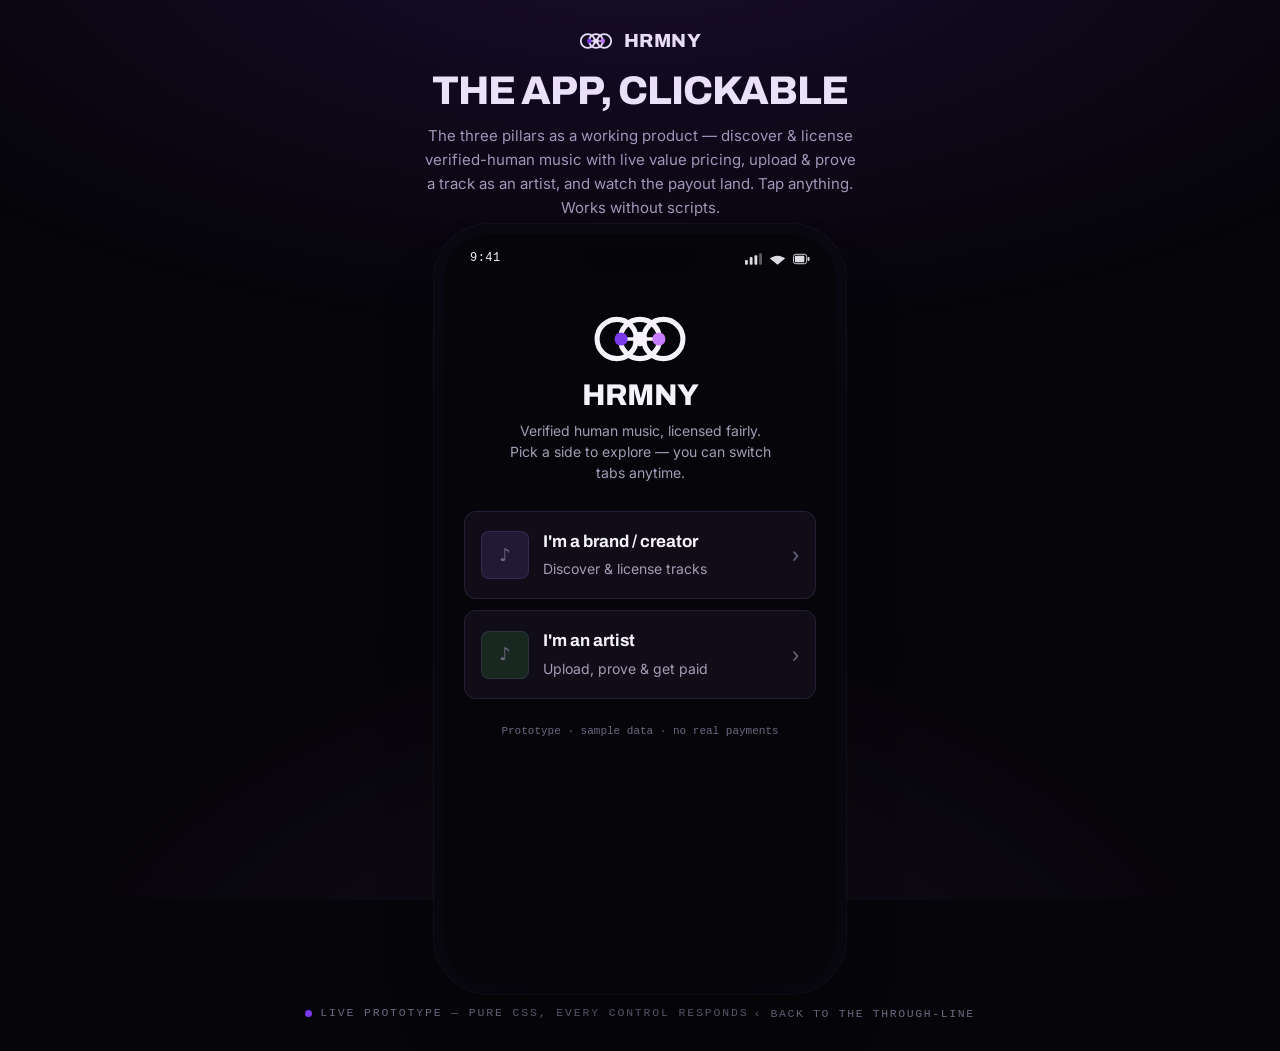
==== commit cae00e3b: "App: build out buyer side + artist profiles, search, and a clean flat restyle Buyer / brand side (wa" ====
--- a/app.html
+++ b/app.html
@@ -22,7 +22,7 @@
   </div>
 
   <div class="phone" id="phone">
-    <div class="state"><input class="vh" type="radio" name="scr" id="scr-launch" checked><input class="vh" type="radio" name="scr" id="scr-discover"><input class="vh" type="radio" name="scr" id="scr-studio"><input class="vh" type="radio" name="scr" id="scr-verify"><input class="vh" type="radio" name="scr" id="scr-wallet"><input class="vh" type="radio" name="scr" id="scr-up1"><input class="vh" type="radio" name="scr" id="scr-up2"><input class="vh" type="radio" name="scr" id="scr-up3"><input class="vh" type="radio" name="scr" id="scr-up4"><input class="vh" type="radio" name="scr" id="scr-published"><input class="vh" type="radio" name="scr" id="scr-report"><input class="vh" type="radio" name="scr" id="scr-det-midnight"><input class="vh" type="radio" name="scr" id="scr-co-midnight"><input class="vh" type="radio" name="scr" id="scr-rc-midnight"><input class="vh" type="radio" name="scr" id="scr-det-neon"><input class="vh" type="radio" name="scr" id="scr-co-neon"><input class="vh" type="radio" name="scr" id="scr-rc-neon"><input class="vh" type="radio" name="scr" id="scr-det-bloom"><input class="vh" type="radio" name="scr" id="scr-co-bloom"><input class="vh" type="radio" name="scr" id="scr-rc-bloom"><input class="vh" type="radio" name="scr" id="scr-det-gravity"><input class="vh" type="radio" name="scr" id="scr-co-gravity"><input class="vh" type="radio" name="scr" id="scr-rc-gravity"><input class="vh" type="radio" name="scr" id="scr-det-cranes"><input class="vh" type="radio" name="scr" id="scr-co-cranes"><input class="vh" type="radio" name="scr" id="scr-rc-cranes"><input class="vh" type="radio" name="scr" id="scr-det-cellar"><input class="vh" type="radio" name="scr" id="scr-co-cellar"><input class="vh" type="radio" name="scr" id="scr-rc-cellar"><input class="vh" type="radio" name="scr" id="scr-det-static"><input class="vh" type="radio" name="scr" id="scr-co-static"><input class="vh" type="radio" name="scr" id="scr-rc-static"><input class="vh" type="radio" name="flt" id="flt-all" checked><input class="vh" type="radio" name="flt" id="flt-fire"><input class="vh" type="radio" name="flt" id="flt-cold"><input class="vh" type="radio" name="sc-midnight" id="sc-midnight-org" checked><input class="vh" type="radio" name="sc-midnight" id="sc-midnight-paid"><input class="vh" type="radio" name="sc-midnight" id="sc-midnight-broad"><input class="vh" type="checkbox" id="ex-midnight"><input class="vh" type="radio" name="sc-neon" id="sc-neon-org" checked><input class="vh" type="radio" name="sc-neon" id="sc-neon-paid"><input class="vh" type="radio" name="sc-neon" id="sc-neon-broad"><input class="vh" type="checkbox" id="ex-neon"><input class="vh" type="radio" name="sc-bloom" id="sc-bloom-org" checked><input class="vh" type="radio" name="sc-bloom" id="sc-bloom-paid"><input class="vh" type="radio" name="sc-bloom" id="sc-bloom-broad"><input class="vh" type="checkbox" id="ex-bloom"><input class="vh" type="radio" name="sc-gravity" id="sc-gravity-org" checked><input class="vh" type="radio" name="sc-gravity" id="sc-gravity-paid"><input class="vh" type="radio" name="sc-gravity" id="sc-gravity-broad"><input class="vh" type="radio" name="sc-cranes" id="sc-cranes-org" checked><input class="vh" type="radio" name="sc-cranes" id="sc-cranes-paid"><input class="vh" type="radio" name="sc-cranes" id="sc-cranes-broad"><input class="vh" type="checkbox" id="ex-cranes"><input class="vh" type="radio" name="sc-cellar" id="sc-cellar-org" checked><input class="vh" type="radio" name="sc-cellar" id="sc-cellar-paid"><input class="vh" type="radio" name="sc-cellar" id="sc-cellar-broad"><input class="vh" type="checkbox" id="ex-cellar"><input class="vh" type="radio" name="sc-static" id="sc-static-org" checked><input class="vh" type="radio" name="sc-static" id="sc-static-paid"><input class="vh" type="radio" name="sc-static" id="sc-static-broad"><input class="vh" type="checkbox" id="pay-sent"></div>
+    <div class="state"><input class="vh" type="radio" name="scr" id="scr-launch" checked><input class="vh" type="radio" name="scr" id="scr-discover"><input class="vh" type="radio" name="scr" id="scr-licenses"><input class="vh" type="radio" name="scr" id="scr-studio"><input class="vh" type="radio" name="scr" id="scr-verify"><input class="vh" type="radio" name="scr" id="scr-wallet"><input class="vh" type="radio" name="scr" id="scr-up1"><input class="vh" type="radio" name="scr" id="scr-up2"><input class="vh" type="radio" name="scr" id="scr-up3"><input class="vh" type="radio" name="scr" id="scr-up4"><input class="vh" type="radio" name="scr" id="scr-published"><input class="vh" type="radio" name="scr" id="scr-report"><input class="vh" type="radio" name="scr" id="scr-det-midnight"><input class="vh" type="radio" name="scr" id="scr-co-midnight"><input class="vh" type="radio" name="scr" id="scr-rc-midnight"><input class="vh" type="radio" name="scr" id="scr-det-neon"><input class="vh" type="radio" name="scr" id="scr-co-neon"><input class="vh" type="radio" name="scr" id="scr-rc-neon"><input class="vh" type="radio" name="scr" id="scr-det-bloom"><input class="vh" type="radio" name="scr" id="scr-co-bloom"><input class="vh" type="radio" name="scr" id="scr-rc-bloom"><input class="vh" type="radio" name="scr" id="scr-det-gravity"><input class="vh" type="radio" name="scr" id="scr-co-gravity"><input class="vh" type="radio" name="scr" id="scr-rc-gravity"><input class="vh" type="radio" name="scr" id="scr-det-cranes"><input class="vh" type="radio" name="scr" id="scr-co-cranes"><input class="vh" type="radio" name="scr" id="scr-rc-cranes"><input class="vh" type="radio" name="scr" id="scr-det-cellar"><input class="vh" type="radio" name="scr" id="scr-co-cellar"><input class="vh" type="radio" name="scr" id="scr-rc-cellar"><input class="vh" type="radio" name="scr" id="scr-det-static"><input class="vh" type="radio" name="scr" id="scr-co-static"><input class="vh" type="radio" name="scr" id="scr-rc-static"><input class="vh" type="radio" name="scr" id="scr-lic-midnight"><input class="vh" type="radio" name="scr" id="scr-lic-neon"><input class="vh" type="radio" name="scr" id="scr-lic-bloom"><input class="vh" type="radio" name="scr" id="scr-artist-mara"><input class="vh" type="radio" name="scr" id="scr-artist-koji"><input class="vh" type="radio" name="scr" id="scr-artist-elara"><input class="vh" type="radio" name="scr" id="scr-artist-foley"><input class="vh" type="radio" name="scr" id="scr-artist-wren"><input class="vh" type="radio" name="flt" id="flt-all" checked><input class="vh" type="radio" name="flt" id="flt-fire"><input class="vh" type="radio" name="flt" id="flt-cold"><input class="vh" type="radio" name="sc-midnight" id="sc-midnight-org" checked><input class="vh" type="radio" name="sc-midnight" id="sc-midnight-paid"><input class="vh" type="radio" name="sc-midnight" id="sc-midnight-broad"><input class="vh" type="checkbox" id="ex-midnight"><input class="vh" type="radio" name="sc-neon" id="sc-neon-org" checked><input class="vh" type="radio" name="sc-neon" id="sc-neon-paid"><input class="vh" type="radio" name="sc-neon" id="sc-neon-broad"><input class="vh" type="checkbox" id="ex-neon"><input class="vh" type="radio" name="sc-bloom" id="sc-bloom-org" checked><input class="vh" type="radio" name="sc-bloom" id="sc-bloom-paid"><input class="vh" type="radio" name="sc-bloom" id="sc-bloom-broad"><input class="vh" type="checkbox" id="ex-bloom"><input class="vh" type="radio" name="sc-gravity" id="sc-gravity-org" checked><input class="vh" type="radio" name="sc-gravity" id="sc-gravity-paid"><input class="vh" type="radio" name="sc-gravity" id="sc-gravity-broad"><input class="vh" type="radio" name="sc-cranes" id="sc-cranes-org" checked><input class="vh" type="radio" name="sc-cranes" id="sc-cranes-paid"><input class="vh" type="radio" name="sc-cranes" id="sc-cranes-broad"><input class="vh" type="checkbox" id="ex-cranes"><input class="vh" type="radio" name="sc-cellar" id="sc-cellar-org" checked><input class="vh" type="radio" name="sc-cellar" id="sc-cellar-paid"><input class="vh" type="radio" name="sc-cellar" id="sc-cellar-broad"><input class="vh" type="checkbox" id="ex-cellar"><input class="vh" type="radio" name="sc-static" id="sc-static-org" checked><input class="vh" type="radio" name="sc-static" id="sc-static-paid"><input class="vh" type="radio" name="sc-static" id="sc-static-broad"><input class="vh" type="checkbox" id="dl-midnight"><input class="vh" type="checkbox" id="dl-neon"><input class="vh" type="checkbox" id="dl-bloom"><input class="vh" type="checkbox" id="pay-sent"></div>
     <div class="notch"></div>
     <div class="statusbar"><span>9:41</span><span class="sb-icons">
       <svg viewBox="0 0 18 12" aria-hidden="true"><rect x="0" y="7" width="3" height="5" rx="1" fill="currentColor"/><rect x="5" y="4" width="3" height="8" rx="1" fill="currentColor"/><rect x="10" y="2" width="3" height="10" rx="1" fill="currentColor"/><rect x="15" y="0" width="3" height="12" rx="1" fill="currentColor" opacity=".4"/></svg>
@@ -33,41 +33,50 @@
     <div class="appbar"><span class="ab-brandrow"><svg class="logo-mark ab-mark" viewBox="0 0 132 72" aria-hidden="true"><circle class="ring" cx="34" cy="36" r="27"/><circle class="ring" cx="66" cy="36" r="27"/><circle class="ring" cx="98" cy="36" r="27"/><line x1="40" y1="36" x2="92" y2="36" stroke="currentColor" stroke-width="5"/><circle class="node-l" cx="40" cy="36" r="9"/><circle class="node-c" cx="66" cy="36" r="10"/><circle class="node-r" cx="92" cy="36" r="9"/></svg><span class="ab-title">HRMNY</span></span></div>
 
     <div class="screens">
-<section class="screen bare" data-screen="launch"><div style="text-align:center;padding:18px 4px 6px"><svg class="logo-mark" viewBox="0 0 132 72" aria-hidden="true" style="width:96px;height:62px;color:var(--ink);margin:0 auto 10px;display:block"><circle class="ring" cx="34" cy="36" r="27"/><circle class="ring" cx="66" cy="36" r="27"/><circle class="ring" cx="98" cy="36" r="27"/><line x1="40" y1="36" x2="92" y2="36" stroke="currentColor" stroke-width="5"/><circle class="node-l" cx="40" cy="36" r="9"/><circle class="node-c" cx="66" cy="36" r="10"/><circle class="node-r" cx="92" cy="36" r="9"/></svg><div class="s-title" style="font-size:30px">HRMNY</div><p class="s-sub" style="max-width:30ch;margin:8px auto 0">Verified human music, licensed fairly. Pick a side to explore — you can switch tabs anytime.</p></div><div style="margin-top:22px"><label class="acard rolecard" for="scr-discover"><span class="tart" style="width:48px;height:48px;background:linear-gradient(135deg,#7c3aed,#c77dff)"></span><span class="rc-mid"><span class="rc-t">I'm a brand / creator</span><span class="s-sub" style="margin-top:3px">Discover & license tracks</span></span><span class="rc-arr">›</span></label><label class="acard rolecard" for="scr-studio"><span class="tart" style="width:48px;height:48px;background:linear-gradient(135deg,#5fd39a,#7c3aed)"></span><span class="rc-mid"><span class="rc-t">I'm an artist</span><span class="s-sub" style="margin-top:3px">Upload, prove & get paid</span></span><span class="rc-arr">›</span></label></div><p class="note-line" style="text-align:center;margin-top:24px">Prototype · sample data · no real payments</p></section>
-<section class="screen" data-screen="discover"><div class="eyebrow">For brands &amp; creators</div><div class="s-title">Discover</div><p class="s-sub">Every track here is humans-only and provably so. License before it heats up.</p><div class="chips"><label class="fchip" for="flt-all" data-f="all">All</label><label class="fchip" for="flt-fire" data-f="fire">🔥 Heating up</label><label class="fchip" for="flt-cold" data-f="cold">New &amp; cold</label></div><div class="feed"><label class="tcard" for="scr-det-midnight" data-cat="fire"><span class="tart" style="background:linear-gradient(135deg,#7c3aed,#c77dff)"></span><span class="tmeta"><span class="tt">Midnight Drive</span><span class="ta">Mara Vance</span><span class="trow"><span class="vbadge"><span class="vdot"></span>Human</span><span class="mom-chip" data-m="hot">🔥 Hot · 78</span></span></span><span class="tprice"><span class="pf">from</span><span class="pv">$209</span></span></label><label class="tcard" for="scr-det-neon" data-cat="fire"><span class="tart" style="background:linear-gradient(135deg,#c77dff,#ff8ab0)"></span><span class="tmeta"><span class="tt">Neon Tide</span><span class="ta">KOJI</span><span class="trow"><span class="vbadge"><span class="vdot"></span>Human</span><span class="mom-chip" data-m="fire">🔥 On Fire · 94</span></span></span><span class="tprice"><span class="pf">from</span><span class="pv">$288</span></span></label><label class="tcard" for="scr-det-bloom" data-cat="mid"><span class="tart" style="background:linear-gradient(135deg,#2a1a4a,#7c3aed)"></span><span class="tmeta"><span class="tt">Slow Bloom</span><span class="ta">Elara</span><span class="trow"><span class="vbadge"><span class="vdot"></span>Human</span><span class="mom-chip" data-m="warm">Warm · 54</span></span></span><span class="tprice"><span class="pf">from</span><span class="pv">$140</span></span></label><label class="tcard" for="scr-det-gravity" data-cat="cold"><span class="tart" style="background:linear-gradient(135deg,#4356c7,#9d6bf5)"></span><span class="tmeta"><span class="tt">Gravity Sells</span><span class="ta">The Foley</span><span class="trow"><span class="vbadge"><span class="vdot"></span>Human</span><span class="mom-chip" data-m="cool">Cool · 30</span></span></span><span class="tprice"><span class="pf">from</span><span class="pv">$152</span></span></label><label class="tcard" for="scr-det-cranes" data-cat="cold"><span class="tart" style="background:linear-gradient(135deg,#5fd39a,#7c3aed)"></span><span class="tmeta"><span class="tt">Paper Cranes</span><span class="ta">Mara Vance</span><span class="trow"><span class="vbadge"><span class="vdot"></span>Human</span><span class="mom-chip" data-m="cold">Cold · 10</span></span></span><span class="tprice"><span class="pf">from</span><span class="pv">$120</span></span></label><label class="tcard" for="scr-det-cellar" data-cat="mid"><span class="tart" style="background:linear-gradient(135deg,#4356c7,#9d6bf5)"></span><span class="tmeta"><span class="tt">Cellar Door</span><span class="ta">Mara Vance</span><span class="trow"><span class="vbadge"><span class="vdot"></span>Human</span><span class="mom-chip" data-m="warm">Warm · 54</span></span></span><span class="tprice"><span class="pf">from</span><span class="pv">$172</span></span></label><label class="tcard" for="scr-det-static" data-cat="cold"><span class="tart" style="background:linear-gradient(135deg,#6a6580,#15111d)"></span><span class="tmeta"><span class="tt">Static Bloom</span><span class="ta">Wren</span><span class="trow"><span class="vbadge"><span class="vdot"></span>Human</span><span class="mom-chip" data-m="cold">Cold · 10</span></span></span><span class="tprice"><span class="pf">from</span><span class="pv">$96</span></span></label></div></section>
-<section class="screen" data-screen="det-midnight"><div class="schead"><label class="ab-back inline" for="scr-discover" aria-label="Back">‹</label><span class="sh-t">License</span></div><div class="hero-art" style="background:linear-gradient(135deg,#7c3aed,#c77dff)"><div class="ha-play">▶</div><div class="ha-meta"><div class="htt">Midnight Drive</div><div class="hta">Mara Vance</div></div></div><div class="trow2" style="margin-top:12px"><span class="vbadge"><span class="vdot"></span>Verified human</span><span class="mom-chip" data-m="hot">🔥 Hot · 78</span><label class="seeproof" for="scr-report">See proof ›</label></div><div class="acard" style="margin-top:14px"><div class="eyebrow">Momentum score</div><div class="gauge" style="margin-top:10px"><div class="gtrack"><div class="gfill" style="width:78%"></div></div><div class="glab"><span>Cold</span><span>Hot · 78/100</span><span>On fire</span></div></div><div class="kv"><span class="k">Tempo</span><span class="v">112 BPM · F♯ min</span></div><div class="kv"><span class="k">Clearance</span><span class="v">worldwide · perpetual · non-exclusive*</span></div></div><div class="acard" style="margin-top:12px"><div class="eyebrow">Build your license</div><div class="seg" style="margin-top:12px"><label class="seg-opt" for="sc-midnight-org" data-scope="org"><span class="so-l">Organic / Creator<small>1 platform · organic posts</small></span><span class="so-m">×1.0</span></label><label class="seg-opt" for="sc-midnight-paid" data-scope="paid"><span class="so-l">Paid Social<small>boosted / paid ads</small></span><span class="so-m">×2.2</span></label><label class="seg-opt" for="sc-midnight-broad" data-scope="broad"><span class="so-l">Broad Campaign<small>multi-platform · all media</small></span><span class="so-m">×4.5</span></label></div><hr class="divline"><label class="trow-toggle" for="ex-midnight"><span class="tt-copy">Make it exclusive<small>forecloses every future sale — priced highest when hot</small></span><span class="sw"><span class="swk"></span></span></label></div><div class="quote" style="margin-top:12px"><div class="qpanel q-midnight-org-no"><div class="qrow artist"><span class="qk">Artist receives <span class="faint">(keeps 100%)</span></span><span class="qv">$174</span></div><div class="qrow"><span class="qk">HRMNY fee <span class="faint">(20%, buyer-side)</span></span><span class="qv">$35</span></div><div class="qrow total"><span class="qk">You pay</span><span class="qv">$209</span></div><div class="qproj">Same license is projected at <b>$230</b> in ~30 days. Licensing now is the early-access discount.</div></div><div class="qpanel q-midnight-org-ex"><div class="qrow artist"><span class="qk">Artist receives <span class="faint">(keeps 100%)</span></span><span class="qv">$457</span></div><div class="qrow"><span class="qk">HRMNY fee <span class="faint">(20%, buyer-side)</span></span><span class="qv">$91</span></div><div class="qrow total"><span class="qk">You pay</span><span class="qv">$548</span></div><div class="qproj">Same license is projected at <b>$691</b> in ~30 days. Licensing now is the early-access discount.</div></div><div class="qpanel q-midnight-paid-no"><div class="qrow artist"><span class="qk">Artist receives <span class="faint">(keeps 100%)</span></span><span class="qv">$383</span></div><div class="qrow"><span class="qk">HRMNY fee <span class="faint">(20%, buyer-side)</span></span><span class="qv">$77</span></div><div class="qrow total"><span class="qk">You pay</span><span class="qv">$459</span></div><div class="qproj">Same license is projected at <b>$507</b> in ~30 days. Licensing now is the early-access discount.</div></div><div class="qpanel q-midnight-paid-ex"><div class="qrow artist"><span class="qk">Artist receives <span class="faint">(keeps 100%)</span></span><span class="qv">$1,005</span></div><div class="qrow"><span class="qk">HRMNY fee <span class="faint">(20%, buyer-side)</span></span><span class="qv">$201</span></div><div class="qrow total"><span class="qk">You pay</span><span class="qv">$1,206</span></div><div class="qproj">Same license is projected at <b>$1,521</b> in ~30 days. Licensing now is the early-access discount.</div></div><div class="qpanel q-midnight-broad-no"><div class="qrow artist"><span class="qk">Artist receives <span class="faint">(keeps 100%)</span></span><span class="qv">$783</span></div><div class="qrow"><span class="qk">HRMNY fee <span class="faint">(20%, buyer-side)</span></span><span class="qv">$157</span></div><div class="qrow total"><span class="qk">You pay</span><span class="qv">$940</span></div><div class="qproj">Same license is projected at <b>$1,037</b> in ~30 days. Licensing now is the early-access discount.</div></div><div class="qpanel q-midnight-broad-ex"><div class="qrow artist"><span class="qk">Artist receives <span class="faint">(keeps 100%)</span></span><span class="qv">$2,055</span></div><div class="qrow"><span class="qk">HRMNY fee <span class="faint">(20%, buyer-side)</span></span><span class="qv">$411</span></div><div class="qrow total"><span class="qk">You pay</span><span class="qv">$2,466</span></div><div class="qproj">Same license is projected at <b>$3,110</b> in ~30 days. Licensing now is the early-access discount.</div></div></div><label class="pbtn" for="scr-co-midnight" style="margin-top:14px">License this track →</label><p class="note-line" style="text-align:center;margin-top:12px">Artist keeps 100%. The 20% is the only add-on, shown above.</p></section>
-<section class="screen" data-screen="det-neon"><div class="schead"><label class="ab-back inline" for="scr-discover" aria-label="Back">‹</label><span class="sh-t">License</span></div><div class="hero-art" style="background:linear-gradient(135deg,#c77dff,#ff8ab0)"><div class="ha-play">▶</div><div class="ha-meta"><div class="htt">Neon Tide</div><div class="hta">KOJI</div></div></div><div class="trow2" style="margin-top:12px"><span class="vbadge"><span class="vdot"></span>Verified human</span><span class="mom-chip" data-m="fire">🔥 On Fire · 94</span><label class="seeproof" for="scr-report">See proof ›</label></div><div class="acard" style="margin-top:14px"><div class="eyebrow">Momentum score</div><div class="gauge" style="margin-top:10px"><div class="gtrack"><div class="gfill" style="width:94%"></div></div><div class="glab"><span>Cold</span><span>On Fire · 94/100</span><span>On fire</span></div></div><div class="kv"><span class="k">Tempo</span><span class="v">128 BPM · A min</span></div><div class="kv"><span class="k">Clearance</span><span class="v">worldwide · perpetual · non-exclusive*</span></div></div><div class="acard" style="margin-top:12px"><div class="eyebrow">Build your license</div><div class="seg" style="margin-top:12px"><label class="seg-opt" for="sc-neon-org" data-scope="org"><span class="so-l">Organic / Creator<small>1 platform · organic posts</small></span><span class="so-m">×1.0</span></label><label class="seg-opt" for="sc-neon-paid" data-scope="paid"><span class="so-l">Paid Social<small>boosted / paid ads</small></span><span class="so-m">×2.2</span></label><label class="seg-opt" for="sc-neon-broad" data-scope="broad"><span class="so-l">Broad Campaign<small>multi-platform · all media</small></span><span class="so-m">×4.5</span></label></div><hr class="divline"><label class="trow-toggle" for="ex-neon"><span class="tt-copy">Make it exclusive<small>forecloses every future sale — priced highest when hot</small></span><span class="sw"><span class="swk"></span></span></label></div><div class="quote" style="margin-top:12px"><div class="qpanel q-neon-org-no"><div class="qrow artist"><span class="qk">Artist receives <span class="faint">(keeps 100%)</span></span><span class="qv">$240</span></div><div class="qrow"><span class="qk">HRMNY fee <span class="faint">(20%, buyer-side)</span></span><span class="qv">$48</span></div><div class="qrow total"><span class="qk">You pay</span><span class="qv">$288</span></div><div class="qproj">Same license is projected at <b>$340</b> in ~30 days. Licensing now is the early-access discount.</div></div><div class="qpanel q-neon-org-ex"><div class="qrow artist"><span class="qk">Artist receives <span class="faint">(keeps 100%)</span></span><span class="qv">$720</span></div><div class="qrow"><span class="qk">HRMNY fee <span class="faint">(20%, buyer-side)</span></span><span class="qv">$144</span></div><div class="qrow total"><span class="qk">You pay</span><span class="qv">$864</span></div><div class="qproj">Same license is projected at <b>$1,020</b> in ~30 days. Licensing now is the early-access discount.</div></div><div class="qpanel q-neon-paid-no"><div class="qrow artist"><span class="qk">Artist receives <span class="faint">(keeps 100%)</span></span><span class="qv">$528</span></div><div class="qrow"><span class="qk">HRMNY fee <span class="faint">(20%, buyer-side)</span></span><span class="qv">$106</span></div><div class="qrow total"><span class="qk">You pay</span><span class="qv">$634</span></div><div class="qproj">Same license is projected at <b>$748</b> in ~30 days. Licensing now is the early-access discount.</div></div><div class="qpanel q-neon-paid-ex"><div class="qrow artist"><span class="qk">Artist receives <span class="faint">(keeps 100%)</span></span><span class="qv">$1,584</span></div><div class="qrow"><span class="qk">HRMNY fee <span class="faint">(20%, buyer-side)</span></span><span class="qv">$317</span></div><div class="qrow total"><span class="qk">You pay</span><span class="qv">$1,901</span></div><div class="qproj">Same license is projected at <b>$2,243</b> in ~30 days. Licensing now is the early-access discount.</div></div><div class="qpanel q-neon-broad-no"><div class="qrow artist"><span class="qk">Artist receives <span class="faint">(keeps 100%)</span></span><span class="qv">$1,080</span></div><div class="qrow"><span class="qk">HRMNY fee <span class="faint">(20%, buyer-side)</span></span><span class="qv">$216</span></div><div class="qrow total"><span class="qk">You pay</span><span class="qv">$1,296</span></div><div class="qproj">Same license is projected at <b>$1,529</b> in ~30 days. Licensing now is the early-access discount.</div></div><div class="qpanel q-neon-broad-ex"><div class="qrow artist"><span class="qk">Artist receives <span class="faint">(keeps 100%)</span></span><span class="qv">$3,240</span></div><div class="qrow"><span class="qk">HRMNY fee <span class="faint">(20%, buyer-side)</span></span><span class="qv">$648</span></div><div class="qrow total"><span class="qk">You pay</span><span class="qv">$3,888</span></div><div class="qproj">Same license is projected at <b>$4,588</b> in ~30 days. Licensing now is the early-access discount.</div></div></div><label class="pbtn" for="scr-co-neon" style="margin-top:14px">License this track →</label><p class="note-line" style="text-align:center;margin-top:12px">Artist keeps 100%. The 20% is the only add-on, shown above.</p></section>
-<section class="screen" data-screen="det-bloom"><div class="schead"><label class="ab-back inline" for="scr-discover" aria-label="Back">‹</label><span class="sh-t">License</span></div><div class="hero-art" style="background:linear-gradient(135deg,#2a1a4a,#7c3aed)"><div class="ha-play">▶</div><div class="ha-meta"><div class="htt">Slow Bloom</div><div class="hta">Elara</div></div></div><div class="trow2" style="margin-top:12px"><span class="vbadge"><span class="vdot"></span>Verified human</span><span class="mom-chip" data-m="warm">Warm · 54</span><label class="seeproof" for="scr-report">See proof ›</label></div><div class="acard" style="margin-top:14px"><div class="eyebrow">Momentum score</div><div class="gauge" style="margin-top:10px"><div class="gtrack"><div class="gfill" style="width:54%"></div></div><div class="glab"><span>Cold</span><span>Warm · 54/100</span><span>On fire</span></div></div><div class="kv"><span class="k">Tempo</span><span class="v">96 BPM · C maj</span></div><div class="kv"><span class="k">Clearance</span><span class="v">worldwide · perpetual · non-exclusive*</span></div></div><div class="acard" style="margin-top:12px"><div class="eyebrow">Build your license</div><div class="seg" style="margin-top:12px"><label class="seg-opt" for="sc-bloom-org" data-scope="org"><span class="so-l">Organic / Creator<small>1 platform · organic posts</small></span><span class="so-m">×1.0</span></label><label class="seg-opt" for="sc-bloom-paid" data-scope="paid"><span class="so-l">Paid Social<small>boosted / paid ads</small></span><span class="so-m">×2.2</span></label><label class="seg-opt" for="sc-bloom-broad" data-scope="broad"><span class="so-l">Broad Campaign<small>multi-platform · all media</small></span><span class="so-m">×4.5</span></label></div><hr class="divline"><label class="trow-toggle" for="ex-bloom"><span class="tt-copy">Make it exclusive<small>forecloses every future sale — priced highest when hot</small></span><span class="sw"><span class="swk"></span></span></label></div><div class="quote" style="margin-top:12px"><div class="qpanel q-bloom-org-no"><div class="qrow artist"><span class="qk">Artist receives <span class="faint">(keeps 100%)</span></span><span class="qv">$117</span></div><div class="qrow"><span class="qk">HRMNY fee <span class="faint">(20%, buyer-side)</span></span><span class="qv">$23</span></div><div class="qrow total"><span class="qk">You pay</span><span class="qv">$140</span></div><div class="qproj">Same license is projected at <b>$157</b> in ~30 days. Licensing now is the early-access discount.</div></div><div class="qpanel q-bloom-org-ex"><div class="qrow artist"><span class="qk">Artist receives <span class="faint">(keeps 100%)</span></span><span class="qv">$263</span></div><div class="qrow"><span class="qk">HRMNY fee <span class="faint">(20%, buyer-side)</span></span><span class="qv">$53</span></div><div class="qrow total"><span class="qk">You pay</span><span class="qv">$316</span></div><div class="qproj">Same license is projected at <b>$411</b> in ~30 days. Licensing now is the early-access discount.</div></div><div class="qpanel q-bloom-paid-no"><div class="qrow artist"><span class="qk">Artist receives <span class="faint">(keeps 100%)</span></span><span class="qv">$257</span></div><div class="qrow"><span class="qk">HRMNY fee <span class="faint">(20%, buyer-side)</span></span><span class="qv">$51</span></div><div class="qrow total"><span class="qk">You pay</span><span class="qv">$309</span></div><div class="qproj">Same license is projected at <b>$345</b> in ~30 days. Licensing now is the early-access discount.</div></div><div class="qpanel q-bloom-paid-ex"><div class="qrow artist"><span class="qk">Artist receives <span class="faint">(keeps 100%)</span></span><span class="qv">$579</span></div><div class="qrow"><span class="qk">HRMNY fee <span class="faint">(20%, buyer-side)</span></span><span class="qv">$116</span></div><div class="qrow total"><span class="qk">You pay</span><span class="qv">$695</span></div><div class="qproj">Same license is projected at <b>$904</b> in ~30 days. Licensing now is the early-access discount.</div></div><div class="qpanel q-bloom-broad-no"><div class="qrow artist"><span class="qk">Artist receives <span class="faint">(keeps 100%)</span></span><span class="qv">$527</span></div><div class="qrow"><span class="qk">HRMNY fee <span class="faint">(20%, buyer-side)</span></span><span class="qv">$105</span></div><div class="qrow total"><span class="qk">You pay</span><span class="qv">$632</span></div><div class="qproj">Same license is projected at <b>$705</b> in ~30 days. Licensing now is the early-access discount.</div></div><div class="qpanel q-bloom-broad-ex"><div class="qrow artist"><span class="qk">Artist receives <span class="faint">(keeps 100%)</span></span><span class="qv">$1,185</span></div><div class="qrow"><span class="qk">HRMNY fee <span class="faint">(20%, buyer-side)</span></span><span class="qv">$237</span></div><div class="qrow total"><span class="qk">You pay</span><span class="qv">$1,422</span></div><div class="qproj">Same license is projected at <b>$1,850</b> in ~30 days. Licensing now is the early-access discount.</div></div></div><label class="pbtn" for="scr-co-bloom" style="margin-top:14px">License this track →</label><p class="note-line" style="text-align:center;margin-top:12px">Artist keeps 100%. The 20% is the only add-on, shown above.</p></section>
-<section class="screen" data-screen="det-gravity"><div class="schead"><label class="ab-back inline" for="scr-discover" aria-label="Back">‹</label><span class="sh-t">License</span></div><div class="hero-art" style="background:linear-gradient(135deg,#4356c7,#9d6bf5)"><div class="ha-play">▶</div><div class="ha-meta"><div class="htt">Gravity Sells</div><div class="hta">The Foley</div></div></div><div class="trow2" style="margin-top:12px"><span class="vbadge"><span class="vdot"></span>Verified human</span><span class="mom-chip" data-m="cool">Cool · 30</span><label class="seeproof" for="scr-report">See proof ›</label></div><div class="acard" style="margin-top:14px"><div class="eyebrow">Momentum score</div><div class="gauge" style="margin-top:10px"><div class="gtrack"><div class="gfill" style="width:30%"></div></div><div class="glab"><span>Cold</span><span>Cool · 30/100</span><span>On fire</span></div></div><div class="kv"><span class="k">Tempo</span><span class="v">104 BPM · D min</span></div><div class="kv"><span class="k">Clearance</span><span class="v">worldwide · perpetual · non-exclusive*</span></div></div><div class="acard" style="margin-top:12px"><div class="eyebrow">Build your license</div><div class="seg" style="margin-top:12px"><label class="seg-opt" for="sc-gravity-org" data-scope="org"><span class="so-l">Organic / Creator<small>1 platform · organic posts</small></span><span class="so-m">×1.0</span></label><label class="seg-opt" for="sc-gravity-paid" data-scope="paid"><span class="so-l">Paid Social<small>boosted / paid ads</small></span><span class="so-m">×2.2</span></label><label class="seg-opt" for="sc-gravity-broad" data-scope="broad"><span class="so-l">Broad Campaign<small>multi-platform · all media</small></span><span class="so-m">×4.5</span></label></div></div><div class="quote" style="margin-top:12px"><div class="qpanel q-gravity-org-no"><div class="qrow artist"><span class="qk">Artist receives <span class="faint">(keeps 100%)</span></span><span class="qv">$126</span></div><div class="qrow"><span class="qk">HRMNY fee <span class="faint">(20%, buyer-side)</span></span><span class="qv">$25</span></div><div class="qrow total"><span class="qk">You pay</span><span class="qv">$152</span></div><div class="qproj">Same license is projected at <b>$172</b> in ~30 days. Licensing now is the early-access discount.</div></div><div class="qpanel q-gravity-paid-no"><div class="qrow artist"><span class="qk">Artist receives <span class="faint">(keeps 100%)</span></span><span class="qv">$278</span></div><div class="qrow"><span class="qk">HRMNY fee <span class="faint">(20%, buyer-side)</span></span><span class="qv">$56</span></div><div class="qrow total"><span class="qk">You pay</span><span class="qv">$334</span></div><div class="qproj">Same license is projected at <b>$378</b> in ~30 days. Licensing now is the early-access discount.</div></div><div class="qpanel q-gravity-broad-no"><div class="qrow artist"><span class="qk">Artist receives <span class="faint">(keeps 100%)</span></span><span class="qv">$569</span></div><div class="qrow"><span class="qk">HRMNY fee <span class="faint">(20%, buyer-side)</span></span><span class="qv">$114</span></div><div class="qrow total"><span class="qk">You pay</span><span class="qv">$683</span></div><div class="qproj">Same license is projected at <b>$772</b> in ~30 days. Licensing now is the early-access discount.</div></div></div><label class="pbtn" for="scr-co-gravity" style="margin-top:14px">License this track →</label><p class="note-line" style="text-align:center;margin-top:12px">Artist keeps 100%. The 20% is the only add-on, shown above.</p></section>
-<section class="screen" data-screen="det-cranes"><div class="schead"><label class="ab-back inline" for="scr-discover" aria-label="Back">‹</label><span class="sh-t">License</span></div><div class="hero-art" style="background:linear-gradient(135deg,#5fd39a,#7c3aed)"><div class="ha-play">▶</div><div class="ha-meta"><div class="htt">Paper Cranes</div><div class="hta">Mara Vance</div></div></div><div class="trow2" style="margin-top:12px"><span class="vbadge"><span class="vdot"></span>Verified human</span><span class="mom-chip" data-m="cold">Cold · 10</span><label class="seeproof" for="scr-report">See proof ›</label></div><div class="acard" style="margin-top:14px"><div class="eyebrow">Momentum score</div><div class="gauge" style="margin-top:10px"><div class="gtrack"><div class="gfill" style="width:10%"></div></div><div class="glab"><span>Cold</span><span>Cold · 10/100</span><span>On fire</span></div></div><div class="kv"><span class="k">Tempo</span><span class="v">88 BPM · G maj</span></div><div class="kv"><span class="k">Clearance</span><span class="v">worldwide · perpetual · non-exclusive*</span></div></div><div class="acard" style="margin-top:12px"><div class="eyebrow">Build your license</div><div class="seg" style="margin-top:12px"><label class="seg-opt" for="sc-cranes-org" data-scope="org"><span class="so-l">Organic / Creator<small>1 platform · organic posts</small></span><span class="so-m">×1.0</span></label><label class="seg-opt" for="sc-cranes-paid" data-scope="paid"><span class="so-l">Paid Social<small>boosted / paid ads</small></span><span class="so-m">×2.2</span></label><label class="seg-opt" for="sc-cranes-broad" data-scope="broad"><span class="so-l">Broad Campaign<small>multi-platform · all media</small></span><span class="so-m">×4.5</span></label></div><hr class="divline"><label class="trow-toggle" for="ex-cranes"><span class="tt-copy">Make it exclusive<small>forecloses every future sale — priced highest when hot</small></span><span class="sw"><span class="swk"></span></span></label></div><div class="quote" style="margin-top:12px"><div class="qpanel q-cranes-org-no"><div class="qrow artist"><span class="qk">Artist receives <span class="faint">(keeps 100%)</span></span><span class="qv">$100</span></div><div class="qrow"><span class="qk">HRMNY fee <span class="faint">(20%, buyer-side)</span></span><span class="qv">$20</span></div><div class="qrow total"><span class="qk">You pay</span><span class="qv">$120</span></div><div class="qproj">Cold track — the price sits at the scope floor. As momentum rises, so does the suggested price. <b>License before it heats up.</b></div></div><div class="qpanel q-cranes-org-ex"><div class="qrow artist"><span class="qk">Artist receives <span class="faint">(keeps 100%)</span></span><span class="qv">$150</span></div><div class="qrow"><span class="qk">HRMNY fee <span class="faint">(20%, buyer-side)</span></span><span class="qv">$30</span></div><div class="qrow total"><span class="qk">You pay</span><span class="qv">$180</span></div><div class="qproj">Cold track — the price sits at the scope floor. As momentum rises, so does the suggested price. <b>License before it heats up.</b></div></div><div class="qpanel q-cranes-paid-no"><div class="qrow artist"><span class="qk">Artist receives <span class="faint">(keeps 100%)</span></span><span class="qv">$220</span></div><div class="qrow"><span class="qk">HRMNY fee <span class="faint">(20%, buyer-side)</span></span><span class="qv">$44</span></div><div class="qrow total"><span class="qk">You pay</span><span class="qv">$264</span></div><div class="qproj">Cold track — the price sits at the scope floor. As momentum rises, so does the suggested price. <b>License before it heats up.</b></div></div><div class="qpanel q-cranes-paid-ex"><div class="qrow artist"><span class="qk">Artist receives <span class="faint">(keeps 100%)</span></span><span class="qv">$330</span></div><div class="qrow"><span class="qk">HRMNY fee <span class="faint">(20%, buyer-side)</span></span><span class="qv">$66</span></div><div class="qrow total"><span class="qk">You pay</span><span class="qv">$396</span></div><div class="qproj">Cold track — the price sits at the scope floor. As momentum rises, so does the suggested price. <b>License before it heats up.</b></div></div><div class="qpanel q-cranes-broad-no"><div class="qrow artist"><span class="qk">Artist receives <span class="faint">(keeps 100%)</span></span><span class="qv">$450</span></div><div class="qrow"><span class="qk">HRMNY fee <span class="faint">(20%, buyer-side)</span></span><span class="qv">$90</span></div><div class="qrow total"><span class="qk">You pay</span><span class="qv">$540</span></div><div class="qproj">Cold track — the price sits at the scope floor. As momentum rises, so does the suggested price. <b>License before it heats up.</b></div></div><div class="qpanel q-cranes-broad-ex"><div class="qrow artist"><span class="qk">Artist receives <span class="faint">(keeps 100%)</span></span><span class="qv">$675</span></div><div class="qrow"><span class="qk">HRMNY fee <span class="faint">(20%, buyer-side)</span></span><span class="qv">$135</span></div><div class="qrow total"><span class="qk">You pay</span><span class="qv">$810</span></div><div class="qproj">Cold track — the price sits at the scope floor. As momentum rises, so does the suggested price. <b>License before it heats up.</b></div></div></div><label class="pbtn" for="scr-co-cranes" style="margin-top:14px">License this track →</label><p class="note-line" style="text-align:center;margin-top:12px">Artist keeps 100%. The 20% is the only add-on, shown above.</p></section>
-<section class="screen" data-screen="det-cellar"><div class="schead"><label class="ab-back inline" for="scr-discover" aria-label="Back">‹</label><span class="sh-t">License</span></div><div class="hero-art" style="background:linear-gradient(135deg,#4356c7,#9d6bf5)"><div class="ha-play">▶</div><div class="ha-meta"><div class="htt">Cellar Door</div><div class="hta">Mara Vance</div></div></div><div class="trow2" style="margin-top:12px"><span class="vbadge"><span class="vdot"></span>Verified human</span><span class="mom-chip" data-m="warm">Warm · 54</span><label class="seeproof" for="scr-report">See proof ›</label></div><div class="acard" style="margin-top:14px"><div class="eyebrow">Momentum score</div><div class="gauge" style="margin-top:10px"><div class="gtrack"><div class="gfill" style="width:54%"></div></div><div class="glab"><span>Cold</span><span>Warm · 54/100</span><span>On fire</span></div></div><div class="kv"><span class="k">Tempo</span><span class="v">100 BPM · E min</span></div><div class="kv"><span class="k">Clearance</span><span class="v">worldwide · perpetual · non-exclusive*</span></div></div><div class="acard" style="margin-top:12px"><div class="eyebrow">Build your license</div><div class="seg" style="margin-top:12px"><label class="seg-opt" for="sc-cellar-org" data-scope="org"><span class="so-l">Organic / Creator<small>1 platform · organic posts</small></span><span class="so-m">×1.0</span></label><label class="seg-opt" for="sc-cellar-paid" data-scope="paid"><span class="so-l">Paid Social<small>boosted / paid ads</small></span><span class="so-m">×2.2</span></label><label class="seg-opt" for="sc-cellar-broad" data-scope="broad"><span class="so-l">Broad Campaign<small>multi-platform · all media</small></span><span class="so-m">×4.5</span></label></div><hr class="divline"><label class="trow-toggle" for="ex-cellar"><span class="tt-copy">Make it exclusive<small>forecloses every future sale — priced highest when hot</small></span><span class="sw"><span class="swk"></span></span></label></div><div class="quote" style="margin-top:12px"><div class="qpanel q-cellar-org-no"><div class="qrow artist"><span class="qk">Artist receives <span class="faint">(keeps 100%)</span></span><span class="qv">$143</span></div><div class="qrow"><span class="qk">HRMNY fee <span class="faint">(20%, buyer-side)</span></span><span class="qv">$29</span></div><div class="qrow total"><span class="qk">You pay</span><span class="qv">$172</span></div><div class="qproj">Same license is projected at <b>$191</b> in ~30 days. Licensing now is the early-access discount.</div></div><div class="qpanel q-cellar-org-ex"><div class="qrow artist"><span class="qk">Artist receives <span class="faint">(keeps 100%)</span></span><span class="qv">$322</span></div><div class="qrow"><span class="qk">HRMNY fee <span class="faint">(20%, buyer-side)</span></span><span class="qv">$64</span></div><div class="qrow total"><span class="qk">You pay</span><span class="qv">$386</span></div><div class="qproj">Same license is projected at <b>$502</b> in ~30 days. Licensing now is the early-access discount.</div></div><div class="qpanel q-cellar-paid-no"><div class="qrow artist"><span class="qk">Artist receives <span class="faint">(keeps 100%)</span></span><span class="qv">$315</span></div><div class="qrow"><span class="qk">HRMNY fee <span class="faint">(20%, buyer-side)</span></span><span class="qv">$63</span></div><div class="qrow total"><span class="qk">You pay</span><span class="qv">$378</span></div><div class="qproj">Same license is projected at <b>$421</b> in ~30 days. Licensing now is the early-access discount.</div></div><div class="qpanel q-cellar-paid-ex"><div class="qrow artist"><span class="qk">Artist receives <span class="faint">(keeps 100%)</span></span><span class="qv">$708</span></div><div class="qrow"><span class="qk">HRMNY fee <span class="faint">(20%, buyer-side)</span></span><span class="qv">$142</span></div><div class="qrow total"><span class="qk">You pay</span><span class="qv">$849</span></div><div class="qproj">Same license is projected at <b>$1,105</b> in ~30 days. Licensing now is the early-access discount.</div></div><div class="qpanel q-cellar-broad-no"><div class="qrow artist"><span class="qk">Artist receives <span class="faint">(keeps 100%)</span></span><span class="qv">$644</span></div><div class="qrow"><span class="qk">HRMNY fee <span class="faint">(20%, buyer-side)</span></span><span class="qv">$129</span></div><div class="qrow total"><span class="qk">You pay</span><span class="qv">$772</span></div><div class="qproj">Same license is projected at <b>$861</b> in ~30 days. Licensing now is the early-access discount.</div></div><div class="qpanel q-cellar-broad-ex"><div class="qrow artist"><span class="qk">Artist receives <span class="faint">(keeps 100%)</span></span><span class="qv">$1,448</span></div><div class="qrow"><span class="qk">HRMNY fee <span class="faint">(20%, buyer-side)</span></span><span class="qv">$290</span></div><div class="qrow total"><span class="qk">You pay</span><span class="qv">$1,737</span></div><div class="qproj">Same license is projected at <b>$2,261</b> in ~30 days. Licensing now is the early-access discount.</div></div></div><label class="pbtn" for="scr-co-cellar" style="margin-top:14px">License this track →</label><p class="note-line" style="text-align:center;margin-top:12px">Artist keeps 100%. The 20% is the only add-on, shown above.</p></section>
-<section class="screen" data-screen="det-static"><div class="schead"><label class="ab-back inline" for="scr-discover" aria-label="Back">‹</label><span class="sh-t">License</span></div><div class="hero-art" style="background:linear-gradient(135deg,#6a6580,#15111d)"><div class="ha-play">▶</div><div class="ha-meta"><div class="htt">Static Bloom</div><div class="hta">Wren</div></div></div><div class="trow2" style="margin-top:12px"><span class="vbadge"><span class="vdot"></span>Verified human</span><span class="mom-chip" data-m="cold">Cold · 10</span><label class="seeproof" for="scr-report">See proof ›</label></div><div class="acard" style="margin-top:14px"><div class="eyebrow">Momentum score</div><div class="gauge" style="margin-top:10px"><div class="gtrack"><div class="gfill" style="width:10%"></div></div><div class="glab"><span>Cold</span><span>Cold · 10/100</span><span>On fire</span></div></div><div class="kv"><span class="k">Tempo</span><span class="v">120 BPM · B min</span></div><div class="kv"><span class="k">Clearance</span><span class="v">worldwide · perpetual · non-exclusive*</span></div></div><div class="acard" style="margin-top:12px"><div class="eyebrow">Build your license</div><div class="seg" style="margin-top:12px"><label class="seg-opt" for="sc-static-org" data-scope="org"><span class="so-l">Organic / Creator<small>1 platform · organic posts</small></span><span class="so-m">×1.0</span></label><label class="seg-opt" for="sc-static-paid" data-scope="paid"><span class="so-l">Paid Social<small>boosted / paid ads</small></span><span class="so-m">×2.2</span></label><label class="seg-opt" for="sc-static-broad" data-scope="broad"><span class="so-l">Broad Campaign<small>multi-platform · all media</small></span><span class="so-m">×4.5</span></label></div></div><div class="quote" style="margin-top:12px"><div class="qpanel q-static-org-no"><div class="qrow artist"><span class="qk">Artist receives <span class="faint">(keeps 100%)</span></span><span class="qv">$80</span></div><div class="qrow"><span class="qk">HRMNY fee <span class="faint">(20%, buyer-side)</span></span><span class="qv">$16</span></div><div class="qrow total"><span class="qk">You pay</span><span class="qv">$96</span></div><div class="qproj">Cold track — the price sits at the scope floor. As momentum rises, so does the suggested price. <b>License before it heats up.</b></div></div><div class="qpanel q-static-paid-no"><div class="qrow artist"><span class="qk">Artist receives <span class="faint">(keeps 100%)</span></span><span class="qv">$176</span></div><div class="qrow"><span class="qk">HRMNY fee <span class="faint">(20%, buyer-side)</span></span><span class="qv">$35</span></div><div class="qrow total"><span class="qk">You pay</span><span class="qv">$211</span></div><div class="qproj">Cold track — the price sits at the scope floor. As momentum rises, so does the suggested price. <b>License before it heats up.</b></div></div><div class="qpanel q-static-broad-no"><div class="qrow artist"><span class="qk">Artist receives <span class="faint">(keeps 100%)</span></span><span class="qv">$360</span></div><div class="qrow"><span class="qk">HRMNY fee <span class="faint">(20%, buyer-side)</span></span><span class="qv">$72</span></div><div class="qrow total"><span class="qk">You pay</span><span class="qv">$432</span></div><div class="qproj">Cold track — the price sits at the scope floor. As momentum rises, so does the suggested price. <b>License before it heats up.</b></div></div></div><label class="pbtn" for="scr-co-static" style="margin-top:14px">License this track →</label><p class="note-line" style="text-align:center;margin-top:12px">Artist keeps 100%. The 20% is the only add-on, shown above.</p></section>
-<section class="screen" data-screen="co-midnight"><div class="schead"><label class="ab-back inline" for="scr-det-midnight" aria-label="Back">‹</label><span class="sh-t">Checkout</span></div><div class="acard" style="display:flex;gap:13px;align-items:center"><span class="tart" style="width:52px;height:52px;background:linear-gradient(135deg,#7c3aed,#c77dff)"></span><div><div style="font-family:var(--display);font-weight:700;font-size:17px">Midnight Drive</div><div class="s-sub" style="margin-top:1px">Mara Vance</div></div></div><div style="margin-top:12px"><div class="copanel co-midnight-org-no"><div class="acard" style="padding:6px 18px"><div class="line"><span class="lk">License scope<small>Organic / Creator</small></span><span class="lv">×1.45</span></div><div class="line"><span class="lk">Artist price<small>paid through in full</small></span><span class="lv">$174</span></div><div class="line"><span class="lk">HRMNY fee<small>20% · buyer-side</small></span><span class="lv">$35</span></div><div class="line tot"><span class="lk">Total due</span><span class="lv">$209</span></div></div><label class="pbtn" for="scr-rc-midnight" style="margin-top:16px">Pay $209</label></div><div class="copanel co-midnight-org-ex"><div class="acard" style="padding:6px 18px"><div class="line"><span class="lk">License scope<small>Organic / Creator · exclusive</small></span><span class="lv">×3.81</span></div><div class="line"><span class="lk">Artist price<small>paid through in full</small></span><span class="lv">$457</span></div><div class="line"><span class="lk">HRMNY fee<small>20% · buyer-side</small></span><span class="lv">$91</span></div><div class="line tot"><span class="lk">Total due</span><span class="lv">$548</span></div></div><label class="pbtn" for="scr-rc-midnight" style="margin-top:16px">Pay $548</label></div><div class="copanel co-midnight-paid-no"><div class="acard" style="padding:6px 18px"><div class="line"><span class="lk">License scope<small>Paid Social</small></span><span class="lv">×3.19</span></div><div class="line"><span class="lk">Artist price<small>paid through in full</small></span><span class="lv">$383</span></div><div class="line"><span class="lk">HRMNY fee<small>20% · buyer-side</small></span><span class="lv">$77</span></div><div class="line tot"><span class="lk">Total due</span><span class="lv">$459</span></div></div><label class="pbtn" for="scr-rc-midnight" style="margin-top:16px">Pay $459</label></div><div class="copanel co-midnight-paid-ex"><div class="acard" style="padding:6px 18px"><div class="line"><span class="lk">License scope<small>Paid Social · exclusive</small></span><span class="lv">×8.37</span></div><div class="line"><span class="lk">Artist price<small>paid through in full</small></span><span class="lv">$1,005</span></div><div class="line"><span class="lk">HRMNY fee<small>20% · buyer-side</small></span><span class="lv">$201</span></div><div class="line tot"><span class="lk">Total due</span><span class="lv">$1,206</span></div></div><label class="pbtn" for="scr-rc-midnight" style="margin-top:16px">Pay $1,206</label></div><div class="copanel co-midnight-broad-no"><div class="acard" style="padding:6px 18px"><div class="line"><span class="lk">License scope<small>Broad Campaign</small></span><span class="lv">×6.52</span></div><div class="line"><span class="lk">Artist price<small>paid through in full</small></span><span class="lv">$783</span></div><div class="line"><span class="lk">HRMNY fee<small>20% · buyer-side</small></span><span class="lv">$157</span></div><div class="line tot"><span class="lk">Total due</span><span class="lv">$940</span></div></div><label class="pbtn" for="scr-rc-midnight" style="margin-top:16px">Pay $940</label></div><div class="copanel co-midnight-broad-ex"><div class="acard" style="padding:6px 18px"><div class="line"><span class="lk">License scope<small>Broad Campaign · exclusive</small></span><span class="lv">×17.13</span></div><div class="line"><span class="lk">Artist price<small>paid through in full</small></span><span class="lv">$2,055</span></div><div class="line"><span class="lk">HRMNY fee<small>20% · buyer-side</small></span><span class="lv">$411</span></div><div class="line tot"><span class="lk">Total due</span><span class="lv">$2,466</span></div></div><label class="pbtn" for="scr-rc-midnight" style="margin-top:16px">Pay $2,466</label></div></div><div class="eyebrow" style="margin-top:18px">Payment</div><div class="paychip" style="margin-top:10px"><span class="pc-ic"></span><div class="pc-t">Visa •••• 4242<small>Processed by Stripe</small></div><span style="margin-left:auto;color:var(--good)">✓</span></div><p class="note-line" style="text-align:center;margin-top:14px">No wallet, no tokens. Feels like any checkout — the provenance record is anchored behind the scenes.</p></section>
-<section class="screen" data-screen="co-neon"><div class="schead"><label class="ab-back inline" for="scr-det-neon" aria-label="Back">‹</label><span class="sh-t">Checkout</span></div><div class="acard" style="display:flex;gap:13px;align-items:center"><span class="tart" style="width:52px;height:52px;background:linear-gradient(135deg,#c77dff,#ff8ab0)"></span><div><div style="font-family:var(--display);font-weight:700;font-size:17px">Neon Tide</div><div class="s-sub" style="margin-top:1px">KOJI</div></div></div><div style="margin-top:12px"><div class="copanel co-neon-org-no"><div class="acard" style="padding:6px 18px"><div class="line"><span class="lk">License scope<small>Organic / Creator</small></span><span class="lv">×1.60</span></div><div class="line"><span class="lk">Artist price<small>paid through in full</small></span><span class="lv">$240</span></div><div class="line"><span class="lk">HRMNY fee<small>20% · buyer-side</small></span><span class="lv">$48</span></div><div class="line tot"><span class="lk">Total due</span><span class="lv">$288</span></div></div><label class="pbtn" for="scr-rc-neon" style="margin-top:16px">Pay $288</label></div><div class="copanel co-neon-org-ex"><div class="acard" style="padding:6px 18px"><div class="line"><span class="lk">License scope<small>Organic / Creator · exclusive</small></span><span class="lv">×4.80</span></div><div class="line"><span class="lk">Artist price<small>paid through in full</small></span><span class="lv">$720</span></div><div class="line"><span class="lk">HRMNY fee<small>20% · buyer-side</small></span><span class="lv">$144</span></div><div class="line tot"><span class="lk">Total due</span><span class="lv">$864</span></div></div><label class="pbtn" for="scr-rc-neon" style="margin-top:16px">Pay $864</label></div><div class="copanel co-neon-paid-no"><div class="acard" style="padding:6px 18px"><div class="line"><span class="lk">License scope<small>Paid Social</small></span><span class="lv">×3.52</span></div><div class="line"><span class="lk">Artist price<small>paid through in full</small></span><span class="lv">$528</span></div><div class="line"><span class="lk">HRMNY fee<small>20% · buyer-side</small></span><span class="lv">$106</span></div><div class="line tot"><span class="lk">Total due</span><span class="lv">$634</span></div></div><label class="pbtn" for="scr-rc-neon" style="margin-top:16px">Pay $634</label></div><div class="copanel co-neon-paid-ex"><div class="acard" style="padding:6px 18px"><div class="line"><span class="lk">License scope<small>Paid Social · exclusive</small></span><span class="lv">×10.56</span></div><div class="line"><span class="lk">Artist price<small>paid through in full</small></span><span class="lv">$1,584</span></div><div class="line"><span class="lk">HRMNY fee<small>20% · buyer-side</small></span><span class="lv">$317</span></div><div class="line tot"><span class="lk">Total due</span><span class="lv">$1,901</span></div></div><label class="pbtn" for="scr-rc-neon" style="margin-top:16px">Pay $1,901</label></div><div class="copanel co-neon-broad-no"><div class="acard" style="padding:6px 18px"><div class="line"><span class="lk">License scope<small>Broad Campaign</small></span><span class="lv">×7.20</span></div><div class="line"><span class="lk">Artist price<small>paid through in full</small></span><span class="lv">$1,080</span></div><div class="line"><span class="lk">HRMNY fee<small>20% · buyer-side</small></span><span class="lv">$216</span></div><div class="line tot"><span class="lk">Total due</span><span class="lv">$1,296</span></div></div><label class="pbtn" for="scr-rc-neon" style="margin-top:16px">Pay $1,296</label></div><div class="copanel co-neon-broad-ex"><div class="acard" style="padding:6px 18px"><div class="line"><span class="lk">License scope<small>Broad Campaign · exclusive</small></span><span class="lv">×21.60</span></div><div class="line"><span class="lk">Artist price<small>paid through in full</small></span><span class="lv">$3,240</span></div><div class="line"><span class="lk">HRMNY fee<small>20% · buyer-side</small></span><span class="lv">$648</span></div><div class="line tot"><span class="lk">Total due</span><span class="lv">$3,888</span></div></div><label class="pbtn" for="scr-rc-neon" style="margin-top:16px">Pay $3,888</label></div></div><div class="eyebrow" style="margin-top:18px">Payment</div><div class="paychip" style="margin-top:10px"><span class="pc-ic"></span><div class="pc-t">Visa •••• 4242<small>Processed by Stripe</small></div><span style="margin-left:auto;color:var(--good)">✓</span></div><p class="note-line" style="text-align:center;margin-top:14px">No wallet, no tokens. Feels like any checkout — the provenance record is anchored behind the scenes.</p></section>
-<section class="screen" data-screen="co-bloom"><div class="schead"><label class="ab-back inline" for="scr-det-bloom" aria-label="Back">‹</label><span class="sh-t">Checkout</span></div><div class="acard" style="display:flex;gap:13px;align-items:center"><span class="tart" style="width:52px;height:52px;background:linear-gradient(135deg,#2a1a4a,#7c3aed)"></span><div><div style="font-family:var(--display);font-weight:700;font-size:17px">Slow Bloom</div><div class="s-sub" style="margin-top:1px">Elara</div></div></div><div style="margin-top:12px"><div class="copanel co-bloom-org-no"><div class="acard" style="padding:6px 18px"><div class="line"><span class="lk">License scope<small>Organic / Creator</small></span><span class="lv">×1.30</span></div><div class="line"><span class="lk">Artist price<small>paid through in full</small></span><span class="lv">$117</span></div><div class="line"><span class="lk">HRMNY fee<small>20% · buyer-side</small></span><span class="lv">$23</span></div><div class="line tot"><span class="lk">Total due</span><span class="lv">$140</span></div></div><label class="pbtn" for="scr-rc-bloom" style="margin-top:16px">Pay $140</label></div><div class="copanel co-bloom-org-ex"><div class="acard" style="padding:6px 18px"><div class="line"><span class="lk">License scope<small>Organic / Creator · exclusive</small></span><span class="lv">×2.93</span></div><div class="line"><span class="lk">Artist price<small>paid through in full</small></span><span class="lv">$263</span></div><div class="line"><span class="lk">HRMNY fee<small>20% · buyer-side</small></span><span class="lv">$53</span></div><div class="line tot"><span class="lk">Total due</span><span class="lv">$316</span></div></div><label class="pbtn" for="scr-rc-bloom" style="margin-top:16px">Pay $316</label></div><div class="copanel co-bloom-paid-no"><div class="acard" style="padding:6px 18px"><div class="line"><span class="lk">License scope<small>Paid Social</small></span><span class="lv">×2.86</span></div><div class="line"><span class="lk">Artist price<small>paid through in full</small></span><span class="lv">$257</span></div><div class="line"><span class="lk">HRMNY fee<small>20% · buyer-side</small></span><span class="lv">$51</span></div><div class="line tot"><span class="lk">Total due</span><span class="lv">$309</span></div></div><label class="pbtn" for="scr-rc-bloom" style="margin-top:16px">Pay $309</label></div><div class="copanel co-bloom-paid-ex"><div class="acard" style="padding:6px 18px"><div class="line"><span class="lk">License scope<small>Paid Social · exclusive</small></span><span class="lv">×6.44</span></div><div class="line"><span class="lk">Artist price<small>paid through in full</small></span><span class="lv">$579</span></div><div class="line"><span class="lk">HRMNY fee<small>20% · buyer-side</small></span><span class="lv">$116</span></div><div class="line tot"><span class="lk">Total due</span><span class="lv">$695</span></div></div><label class="pbtn" for="scr-rc-bloom" style="margin-top:16px">Pay $695</label></div><div class="copanel co-bloom-broad-no"><div class="acard" style="padding:6px 18px"><div class="line"><span class="lk">License scope<small>Broad Campaign</small></span><span class="lv">×5.85</span></div><div class="line"><span class="lk">Artist price<small>paid through in full</small></span><span class="lv">$527</span></div><div class="line"><span class="lk">HRMNY fee<small>20% · buyer-side</small></span><span class="lv">$105</span></div><div class="line tot"><span class="lk">Total due</span><span class="lv">$632</span></div></div><label class="pbtn" for="scr-rc-bloom" style="margin-top:16px">Pay $632</label></div><div class="copanel co-bloom-broad-ex"><div class="acard" style="padding:6px 18px"><div class="line"><span class="lk">License scope<small>Broad Campaign · exclusive</small></span><span class="lv">×13.16</span></div><div class="line"><span class="lk">Artist price<small>paid through in full</small></span><span class="lv">$1,185</span></div><div class="line"><span class="lk">HRMNY fee<small>20% · buyer-side</small></span><span class="lv">$237</span></div><div class="line tot"><span class="lk">Total due</span><span class="lv">$1,422</span></div></div><label class="pbtn" for="scr-rc-bloom" style="margin-top:16px">Pay $1,422</label></div></div><div class="eyebrow" style="margin-top:18px">Payment</div><div class="paychip" style="margin-top:10px"><span class="pc-ic"></span><div class="pc-t">Visa •••• 4242<small>Processed by Stripe</small></div><span style="margin-left:auto;color:var(--good)">✓</span></div><p class="note-line" style="text-align:center;margin-top:14px">No wallet, no tokens. Feels like any checkout — the provenance record is anchored behind the scenes.</p></section>
-<section class="screen" data-screen="co-gravity"><div class="schead"><label class="ab-back inline" for="scr-det-gravity" aria-label="Back">‹</label><span class="sh-t">Checkout</span></div><div class="acard" style="display:flex;gap:13px;align-items:center"><span class="tart" style="width:52px;height:52px;background:linear-gradient(135deg,#4356c7,#9d6bf5)"></span><div><div style="font-family:var(--display);font-weight:700;font-size:17px">Gravity Sells</div><div class="s-sub" style="margin-top:1px">The Foley</div></div></div><div style="margin-top:12px"><div class="copanel co-gravity-org-no"><div class="acard" style="padding:6px 18px"><div class="line"><span class="lk">License scope<small>Organic / Creator</small></span><span class="lv">×1.15</span></div><div class="line"><span class="lk">Artist price<small>paid through in full</small></span><span class="lv">$126</span></div><div class="line"><span class="lk">HRMNY fee<small>20% · buyer-side</small></span><span class="lv">$25</span></div><div class="line tot"><span class="lk">Total due</span><span class="lv">$152</span></div></div><label class="pbtn" for="scr-rc-gravity" style="margin-top:16px">Pay $152</label></div><div class="copanel co-gravity-paid-no"><div class="acard" style="padding:6px 18px"><div class="line"><span class="lk">License scope<small>Paid Social</small></span><span class="lv">×2.53</span></div><div class="line"><span class="lk">Artist price<small>paid through in full</small></span><span class="lv">$278</span></div><div class="line"><span class="lk">HRMNY fee<small>20% · buyer-side</small></span><span class="lv">$56</span></div><div class="line tot"><span class="lk">Total due</span><span class="lv">$334</span></div></div><label class="pbtn" for="scr-rc-gravity" style="margin-top:16px">Pay $334</label></div><div class="copanel co-gravity-broad-no"><div class="acard" style="padding:6px 18px"><div class="line"><span class="lk">License scope<small>Broad Campaign</small></span><span class="lv">×5.17</span></div><div class="line"><span class="lk">Artist price<small>paid through in full</small></span><span class="lv">$569</span></div><div class="line"><span class="lk">HRMNY fee<small>20% · buyer-side</small></span><span class="lv">$114</span></div><div class="line tot"><span class="lk">Total due</span><span class="lv">$683</span></div></div><label class="pbtn" for="scr-rc-gravity" style="margin-top:16px">Pay $683</label></div></div><div class="eyebrow" style="margin-top:18px">Payment</div><div class="paychip" style="margin-top:10px"><span class="pc-ic"></span><div class="pc-t">Visa •••• 4242<small>Processed by Stripe</small></div><span style="margin-left:auto;color:var(--good)">✓</span></div><p class="note-line" style="text-align:center;margin-top:14px">No wallet, no tokens. Feels like any checkout — the provenance record is anchored behind the scenes.</p></section>
-<section class="screen" data-screen="co-cranes"><div class="schead"><label class="ab-back inline" for="scr-det-cranes" aria-label="Back">‹</label><span class="sh-t">Checkout</span></div><div class="acard" style="display:flex;gap:13px;align-items:center"><span class="tart" style="width:52px;height:52px;background:linear-gradient(135deg,#5fd39a,#7c3aed)"></span><div><div style="font-family:var(--display);font-weight:700;font-size:17px">Paper Cranes</div><div class="s-sub" style="margin-top:1px">Mara Vance</div></div></div><div style="margin-top:12px"><div class="copanel co-cranes-org-no"><div class="acard" style="padding:6px 18px"><div class="line"><span class="lk">License scope<small>Organic / Creator</small></span><span class="lv">×1.00</span></div><div class="line"><span class="lk">Artist price<small>paid through in full</small></span><span class="lv">$100</span></div><div class="line"><span class="lk">HRMNY fee<small>20% · buyer-side</small></span><span class="lv">$20</span></div><div class="line tot"><span class="lk">Total due</span><span class="lv">$120</span></div></div><label class="pbtn" for="scr-rc-cranes" style="margin-top:16px">Pay $120</label></div><div class="copanel co-cranes-org-ex"><div class="acard" style="padding:6px 18px"><div class="line"><span class="lk">License scope<small>Organic / Creator · exclusive</small></span><span class="lv">×1.50</span></div><div class="line"><span class="lk">Artist price<small>paid through in full</small></span><span class="lv">$150</span></div><div class="line"><span class="lk">HRMNY fee<small>20% · buyer-side</small></span><span class="lv">$30</span></div><div class="line tot"><span class="lk">Total due</span><span class="lv">$180</span></div></div><label class="pbtn" for="scr-rc-cranes" style="margin-top:16px">Pay $180</label></div><div class="copanel co-cranes-paid-no"><div class="acard" style="padding:6px 18px"><div class="line"><span class="lk">License scope<small>Paid Social</small></span><span class="lv">×2.20</span></div><div class="line"><span class="lk">Artist price<small>paid through in full</small></span><span class="lv">$220</span></div><div class="line"><span class="lk">HRMNY fee<small>20% · buyer-side</small></span><span class="lv">$44</span></div><div class="line tot"><span class="lk">Total due</span><span class="lv">$264</span></div></div><label class="pbtn" for="scr-rc-cranes" style="margin-top:16px">Pay $264</label></div><div class="copanel co-cranes-paid-ex"><div class="acard" style="padding:6px 18px"><div class="line"><span class="lk">License scope<small>Paid Social · exclusive</small></span><span class="lv">×3.30</span></div><div class="line"><span class="lk">Artist price<small>paid through in full</small></span><span class="lv">$330</span></div><div class="line"><span class="lk">HRMNY fee<small>20% · buyer-side</small></span><span class="lv">$66</span></div><div class="line tot"><span class="lk">Total due</span><span class="lv">$396</span></div></div><label class="pbtn" for="scr-rc-cranes" style="margin-top:16px">Pay $396</label></div><div class="copanel co-cranes-broad-no"><div class="acard" style="padding:6px 18px"><div class="line"><span class="lk">License scope<small>Broad Campaign</small></span><span class="lv">×4.50</span></div><div class="line"><span class="lk">Artist price<small>paid through in full</small></span><span class="lv">$450</span></div><div class="line"><span class="lk">HRMNY fee<small>20% · buyer-side</small></span><span class="lv">$90</span></div><div class="line tot"><span class="lk">Total due</span><span class="lv">$540</span></div></div><label class="pbtn" for="scr-rc-cranes" style="margin-top:16px">Pay $540</label></div><div class="copanel co-cranes-broad-ex"><div class="acard" style="padding:6px 18px"><div class="line"><span class="lk">License scope<small>Broad Campaign · exclusive</small></span><span class="lv">×6.75</span></div><div class="line"><span class="lk">Artist price<small>paid through in full</small></span><span class="lv">$675</span></div><div class="line"><span class="lk">HRMNY fee<small>20% · buyer-side</small></span><span class="lv">$135</span></div><div class="line tot"><span class="lk">Total due</span><span class="lv">$810</span></div></div><label class="pbtn" for="scr-rc-cranes" style="margin-top:16px">Pay $810</label></div></div><div class="eyebrow" style="margin-top:18px">Payment</div><div class="paychip" style="margin-top:10px"><span class="pc-ic"></span><div class="pc-t">Visa •••• 4242<small>Processed by Stripe</small></div><span style="margin-left:auto;color:var(--good)">✓</span></div><p class="note-line" style="text-align:center;margin-top:14px">No wallet, no tokens. Feels like any checkout — the provenance record is anchored behind the scenes.</p></section>
-<section class="screen" data-screen="co-cellar"><div class="schead"><label class="ab-back inline" for="scr-det-cellar" aria-label="Back">‹</label><span class="sh-t">Checkout</span></div><div class="acard" style="display:flex;gap:13px;align-items:center"><span class="tart" style="width:52px;height:52px;background:linear-gradient(135deg,#4356c7,#9d6bf5)"></span><div><div style="font-family:var(--display);font-weight:700;font-size:17px">Cellar Door</div><div class="s-sub" style="margin-top:1px">Mara Vance</div></div></div><div style="margin-top:12px"><div class="copanel co-cellar-org-no"><div class="acard" style="padding:6px 18px"><div class="line"><span class="lk">License scope<small>Organic / Creator</small></span><span class="lv">×1.30</span></div><div class="line"><span class="lk">Artist price<small>paid through in full</small></span><span class="lv">$143</span></div><div class="line"><span class="lk">HRMNY fee<small>20% · buyer-side</small></span><span class="lv">$29</span></div><div class="line tot"><span class="lk">Total due</span><span class="lv">$172</span></div></div><label class="pbtn" for="scr-rc-cellar" style="margin-top:16px">Pay $172</label></div><div class="copanel co-cellar-org-ex"><div class="acard" style="padding:6px 18px"><div class="line"><span class="lk">License scope<small>Organic / Creator · exclusive</small></span><span class="lv">×2.93</span></div><div class="line"><span class="lk">Artist price<small>paid through in full</small></span><span class="lv">$322</span></div><div class="line"><span class="lk">HRMNY fee<small>20% · buyer-side</small></span><span class="lv">$64</span></div><div class="line tot"><span class="lk">Total due</span><span class="lv">$386</span></div></div><label class="pbtn" for="scr-rc-cellar" style="margin-top:16px">Pay $386</label></div><div class="copanel co-cellar-paid-no"><div class="acard" style="padding:6px 18px"><div class="line"><span class="lk">License scope<small>Paid Social</small></span><span class="lv">×2.86</span></div><div class="line"><span class="lk">Artist price<small>paid through in full</small></span><span class="lv">$315</span></div><div class="line"><span class="lk">HRMNY fee<small>20% · buyer-side</small></span><span class="lv">$63</span></div><div class="line tot"><span class="lk">Total due</span><span class="lv">$378</span></div></div><label class="pbtn" for="scr-rc-cellar" style="margin-top:16px">Pay $378</label></div><div class="copanel co-cellar-paid-ex"><div class="acard" style="padding:6px 18px"><div class="line"><span class="lk">License scope<small>Paid Social · exclusive</small></span><span class="lv">×6.44</span></div><div class="line"><span class="lk">Artist price<small>paid through in full</small></span><span class="lv">$708</span></div><div class="line"><span class="lk">HRMNY fee<small>20% · buyer-side</small></span><span class="lv">$142</span></div><div class="line tot"><span class="lk">Total due</span><span class="lv">$849</span></div></div><label class="pbtn" for="scr-rc-cellar" style="margin-top:16px">Pay $849</label></div><div class="copanel co-cellar-broad-no"><div class="acard" style="padding:6px 18px"><div class="line"><span class="lk">License scope<small>Broad Campaign</small></span><span class="lv">×5.85</span></div><div class="line"><span class="lk">Artist price<small>paid through in full</small></span><span class="lv">$644</span></div><div class="line"><span class="lk">HRMNY fee<small>20% · buyer-side</small></span><span class="lv">$129</span></div><div class="line tot"><span class="lk">Total due</span><span class="lv">$772</span></div></div><label class="pbtn" for="scr-rc-cellar" style="margin-top:16px">Pay $772</label></div><div class="copanel co-cellar-broad-ex"><div class="acard" style="padding:6px 18px"><div class="line"><span class="lk">License scope<small>Broad Campaign · exclusive</small></span><span class="lv">×13.16</span></div><div class="line"><span class="lk">Artist price<small>paid through in full</small></span><span class="lv">$1,448</span></div><div class="line"><span class="lk">HRMNY fee<small>20% · buyer-side</small></span><span class="lv">$290</span></div><div class="line tot"><span class="lk">Total due</span><span class="lv">$1,737</span></div></div><label class="pbtn" for="scr-rc-cellar" style="margin-top:16px">Pay $1,737</label></div></div><div class="eyebrow" style="margin-top:18px">Payment</div><div class="paychip" style="margin-top:10px"><span class="pc-ic"></span><div class="pc-t">Visa •••• 4242<small>Processed by Stripe</small></div><span style="margin-left:auto;color:var(--good)">✓</span></div><p class="note-line" style="text-align:center;margin-top:14px">No wallet, no tokens. Feels like any checkout — the provenance record is anchored behind the scenes.</p></section>
-<section class="screen" data-screen="co-static"><div class="schead"><label class="ab-back inline" for="scr-det-static" aria-label="Back">‹</label><span class="sh-t">Checkout</span></div><div class="acard" style="display:flex;gap:13px;align-items:center"><span class="tart" style="width:52px;height:52px;background:linear-gradient(135deg,#6a6580,#15111d)"></span><div><div style="font-family:var(--display);font-weight:700;font-size:17px">Static Bloom</div><div class="s-sub" style="margin-top:1px">Wren</div></div></div><div style="margin-top:12px"><div class="copanel co-static-org-no"><div class="acard" style="padding:6px 18px"><div class="line"><span class="lk">License scope<small>Organic / Creator</small></span><span class="lv">×1.00</span></div><div class="line"><span class="lk">Artist price<small>paid through in full</small></span><span class="lv">$80</span></div><div class="line"><span class="lk">HRMNY fee<small>20% · buyer-side</small></span><span class="lv">$16</span></div><div class="line tot"><span class="lk">Total due</span><span class="lv">$96</span></div></div><label class="pbtn" for="scr-rc-static" style="margin-top:16px">Pay $96</label></div><div class="copanel co-static-paid-no"><div class="acard" style="padding:6px 18px"><div class="line"><span class="lk">License scope<small>Paid Social</small></span><span class="lv">×2.20</span></div><div class="line"><span class="lk">Artist price<small>paid through in full</small></span><span class="lv">$176</span></div><div class="line"><span class="lk">HRMNY fee<small>20% · buyer-side</small></span><span class="lv">$35</span></div><div class="line tot"><span class="lk">Total due</span><span class="lv">$211</span></div></div><label class="pbtn" for="scr-rc-static" style="margin-top:16px">Pay $211</label></div><div class="copanel co-static-broad-no"><div class="acard" style="padding:6px 18px"><div class="line"><span class="lk">License scope<small>Broad Campaign</small></span><span class="lv">×4.50</span></div><div class="line"><span class="lk">Artist price<small>paid through in full</small></span><span class="lv">$360</span></div><div class="line"><span class="lk">HRMNY fee<small>20% · buyer-side</small></span><span class="lv">$72</span></div><div class="line tot"><span class="lk">Total due</span><span class="lv">$432</span></div></div><label class="pbtn" for="scr-rc-static" style="margin-top:16px">Pay $432</label></div></div><div class="eyebrow" style="margin-top:18px">Payment</div><div class="paychip" style="margin-top:10px"><span class="pc-ic"></span><div class="pc-t">Visa •••• 4242<small>Processed by Stripe</small></div><span style="margin-left:auto;color:var(--good)">✓</span></div><p class="note-line" style="text-align:center;margin-top:14px">No wallet, no tokens. Feels like any checkout — the provenance record is anchored behind the scenes.</p></section>
-<section class="screen" data-screen="rc-midnight"><div class="schead"><label class="ab-back inline" for="scr-discover" aria-label="Back">‹</label><span class="sh-t">Confirmed</span></div><div style="text-align:center;padding:6px 0 2px"><div class="success-ring">✓</div><div class="s-title" style="text-align:center">License confirmed</div></div><div><div class="rcpanel rc-midnight-org-no"><p class="s-sub" style="text-align:center;max-width:32ch;margin:8px auto 0">Midnight Drive is cleared for Organic / Creator. Receipt emailed.</p><div class="acard" style="margin-top:14px;padding:6px 18px"><div class="kv"><span class="k">Cleared for</span><span class="v">Organic / Creator · non-exclusive</span></div><div class="kv"><span class="k">Term</span><span class="v">worldwide · perpetual</span></div><div class="kv"><span class="k">Paid</span><span class="v">$209</span></div></div></div><div class="rcpanel rc-midnight-org-ex"><p class="s-sub" style="text-align:center;max-width:32ch;margin:8px auto 0">Midnight Drive is cleared for Organic / Creator, exclusive. Receipt emailed.</p><div class="acard" style="margin-top:14px;padding:6px 18px"><div class="kv"><span class="k">Cleared for</span><span class="v">Organic / Creator · exclusive</span></div><div class="kv"><span class="k">Term</span><span class="v">worldwide · perpetual</span></div><div class="kv"><span class="k">Paid</span><span class="v">$548</span></div></div></div><div class="rcpanel rc-midnight-paid-no"><p class="s-sub" style="text-align:center;max-width:32ch;margin:8px auto 0">Midnight Drive is cleared for Paid Social. Receipt emailed.</p><div class="acard" style="margin-top:14px;padding:6px 18px"><div class="kv"><span class="k">Cleared for</span><span class="v">Paid Social · non-exclusive</span></div><div class="kv"><span class="k">Term</span><span class="v">worldwide · perpetual</span></div><div class="kv"><span class="k">Paid</span><span class="v">$459</span></div></div></div><div class="rcpanel rc-midnight-paid-ex"><p class="s-sub" style="text-align:center;max-width:32ch;margin:8px auto 0">Midnight Drive is cleared for Paid Social, exclusive. Receipt emailed.</p><div class="acard" style="margin-top:14px;padding:6px 18px"><div class="kv"><span class="k">Cleared for</span><span class="v">Paid Social · exclusive</span></div><div class="kv"><span class="k">Term</span><span class="v">worldwide · perpetual</span></div><div class="kv"><span class="k">Paid</span><span class="v">$1,206</span></div></div></div><div class="rcpanel rc-midnight-broad-no"><p class="s-sub" style="text-align:center;max-width:32ch;margin:8px auto 0">Midnight Drive is cleared for Broad Campaign. Receipt emailed.</p><div class="acard" style="margin-top:14px;padding:6px 18px"><div class="kv"><span class="k">Cleared for</span><span class="v">Broad Campaign · non-exclusive</span></div><div class="kv"><span class="k">Term</span><span class="v">worldwide · perpetual</span></div><div class="kv"><span class="k">Paid</span><span class="v">$940</span></div></div></div><div class="rcpanel rc-midnight-broad-ex"><p class="s-sub" style="text-align:center;max-width:32ch;margin:8px auto 0">Midnight Drive is cleared for Broad Campaign, exclusive. Receipt emailed.</p><div class="acard" style="margin-top:14px;padding:6px 18px"><div class="kv"><span class="k">Cleared for</span><span class="v">Broad Campaign · exclusive</span></div><div class="kv"><span class="k">Term</span><span class="v">worldwide · perpetual</span></div><div class="kv"><span class="k">Paid</span><span class="v">$2,466</span></div></div></div></div><div class="acard" style="margin-top:12px;padding:6px 18px"><div class="kv"><span class="k">Track</span><span class="v">Midnight Drive · Mara Vance</span></div><div class="kv"><span class="k">Verification</span><span class="v" style="color:var(--good)">human · 100%</span></div></div><div class="anchor-box" style="margin-top:12px"><div class="ab-h">⛓ Anchored · tamper-proof registry</div><div class="hashrow"><span class="hk">base:tx</span><span>0x9f3c…a71d</span></div><div class="hashrow"><span class="hk">arweave</span><span>kQ7…Lm2</span></div><div class="hashrow"><span class="hk">status</span><span style="color:var(--good)">contract pinned · permanent</span></div></div><label class="pbtn ghost" for="scr-report" style="margin-top:14px">Verify this license ›</label><label class="pbtn" for="scr-discover" style="margin-top:10px">Back to Discover</label></section>
-<section class="screen" data-screen="rc-neon"><div class="schead"><label class="ab-back inline" for="scr-discover" aria-label="Back">‹</label><span class="sh-t">Confirmed</span></div><div style="text-align:center;padding:6px 0 2px"><div class="success-ring">✓</div><div class="s-title" style="text-align:center">License confirmed</div></div><div><div class="rcpanel rc-neon-org-no"><p class="s-sub" style="text-align:center;max-width:32ch;margin:8px auto 0">Neon Tide is cleared for Organic / Creator. Receipt emailed.</p><div class="acard" style="margin-top:14px;padding:6px 18px"><div class="kv"><span class="k">Cleared for</span><span class="v">Organic / Creator · non-exclusive</span></div><div class="kv"><span class="k">Term</span><span class="v">worldwide · perpetual</span></div><div class="kv"><span class="k">Paid</span><span class="v">$288</span></div></div></div><div class="rcpanel rc-neon-org-ex"><p class="s-sub" style="text-align:center;max-width:32ch;margin:8px auto 0">Neon Tide is cleared for Organic / Creator, exclusive. Receipt emailed.</p><div class="acard" style="margin-top:14px;padding:6px 18px"><div class="kv"><span class="k">Cleared for</span><span class="v">Organic / Creator · exclusive</span></div><div class="kv"><span class="k">Term</span><span class="v">worldwide · perpetual</span></div><div class="kv"><span class="k">Paid</span><span class="v">$864</span></div></div></div><div class="rcpanel rc-neon-paid-no"><p class="s-sub" style="text-align:center;max-width:32ch;margin:8px auto 0">Neon Tide is cleared for Paid Social. Receipt emailed.</p><div class="acard" style="margin-top:14px;padding:6px 18px"><div class="kv"><span class="k">Cleared for</span><span class="v">Paid Social · non-exclusive</span></div><div class="kv"><span class="k">Term</span><span class="v">worldwide · perpetual</span></div><div class="kv"><span class="k">Paid</span><span class="v">$634</span></div></div></div><div class="rcpanel rc-neon-paid-ex"><p class="s-sub" style="text-align:center;max-width:32ch;margin:8px auto 0">Neon Tide is cleared for Paid Social, exclusive. Receipt emailed.</p><div class="acard" style="margin-top:14px;padding:6px 18px"><div class="kv"><span class="k">Cleared for</span><span class="v">Paid Social · exclusive</span></div><div class="kv"><span class="k">Term</span><span class="v">worldwide · perpetual</span></div><div class="kv"><span class="k">Paid</span><span class="v">$1,901</span></div></div></div><div class="rcpanel rc-neon-broad-no"><p class="s-sub" style="text-align:center;max-width:32ch;margin:8px auto 0">Neon Tide is cleared for Broad Campaign. Receipt emailed.</p><div class="acard" style="margin-top:14px;padding:6px 18px"><div class="kv"><span class="k">Cleared for</span><span class="v">Broad Campaign · non-exclusive</span></div><div class="kv"><span class="k">Term</span><span class="v">worldwide · perpetual</span></div><div class="kv"><span class="k">Paid</span><span class="v">$1,296</span></div></div></div><div class="rcpanel rc-neon-broad-ex"><p class="s-sub" style="text-align:center;max-width:32ch;margin:8px auto 0">Neon Tide is cleared for Broad Campaign, exclusive. Receipt emailed.</p><div class="acard" style="margin-top:14px;padding:6px 18px"><div class="kv"><span class="k">Cleared for</span><span class="v">Broad Campaign · exclusive</span></div><div class="kv"><span class="k">Term</span><span class="v">worldwide · perpetual</span></div><div class="kv"><span class="k">Paid</span><span class="v">$3,888</span></div></div></div></div><div class="acard" style="margin-top:12px;padding:6px 18px"><div class="kv"><span class="k">Track</span><span class="v">Neon Tide · KOJI</span></div><div class="kv"><span class="k">Verification</span><span class="v" style="color:var(--good)">human · 100%</span></div></div><div class="anchor-box" style="margin-top:12px"><div class="ab-h">⛓ Anchored · tamper-proof registry</div><div class="hashrow"><span class="hk">base:tx</span><span>0x9f3c…a71d</span></div><div class="hashrow"><span class="hk">arweave</span><span>kQ7…Lm2</span></div><div class="hashrow"><span class="hk">status</span><span style="color:var(--good)">contract pinned · permanent</span></div></div><label class="pbtn ghost" for="scr-report" style="margin-top:14px">Verify this license ›</label><label class="pbtn" for="scr-discover" style="margin-top:10px">Back to Discover</label></section>
-<section class="screen" data-screen="rc-bloom"><div class="schead"><label class="ab-back inline" for="scr-discover" aria-label="Back">‹</label><span class="sh-t">Confirmed</span></div><div style="text-align:center;padding:6px 0 2px"><div class="success-ring">✓</div><div class="s-title" style="text-align:center">License confirmed</div></div><div><div class="rcpanel rc-bloom-org-no"><p class="s-sub" style="text-align:center;max-width:32ch;margin:8px auto 0">Slow Bloom is cleared for Organic / Creator. Receipt emailed.</p><div class="acard" style="margin-top:14px;padding:6px 18px"><div class="kv"><span class="k">Cleared for</span><span class="v">Organic / Creator · non-exclusive</span></div><div class="kv"><span class="k">Term</span><span class="v">worldwide · perpetual</span></div><div class="kv"><span class="k">Paid</span><span class="v">$140</span></div></div></div><div class="rcpanel rc-bloom-org-ex"><p class="s-sub" style="text-align:center;max-width:32ch;margin:8px auto 0">Slow Bloom is cleared for Organic / Creator, exclusive. Receipt emailed.</p><div class="acard" style="margin-top:14px;padding:6px 18px"><div class="kv"><span class="k">Cleared for</span><span class="v">Organic / Creator · exclusive</span></div><div class="kv"><span class="k">Term</span><span class="v">worldwide · perpetual</span></div><div class="kv"><span class="k">Paid</span><span class="v">$316</span></div></div></div><div class="rcpanel rc-bloom-paid-no"><p class="s-sub" style="text-align:center;max-width:32ch;margin:8px auto 0">Slow Bloom is cleared for Paid Social. Receipt emailed.</p><div class="acard" style="margin-top:14px;padding:6px 18px"><div class="kv"><span class="k">Cleared for</span><span class="v">Paid Social · non-exclusive</span></div><div class="kv"><span class="k">Term</span><span class="v">worldwide · perpetual</span></div><div class="kv"><span class="k">Paid</span><span class="v">$309</span></div></div></div><div class="rcpanel rc-bloom-paid-ex"><p class="s-sub" style="text-align:center;max-width:32ch;margin:8px auto 0">Slow Bloom is cleared for Paid Social, exclusive. Receipt emailed.</p><div class="acard" style="margin-top:14px;padding:6px 18px"><div class="kv"><span class="k">Cleared for</span><span class="v">Paid Social · exclusive</span></div><div class="kv"><span class="k">Term</span><span class="v">worldwide · perpetual</span></div><div class="kv"><span class="k">Paid</span><span class="v">$695</span></div></div></div><div class="rcpanel rc-bloom-broad-no"><p class="s-sub" style="text-align:center;max-width:32ch;margin:8px auto 0">Slow Bloom is cleared for Broad Campaign. Receipt emailed.</p><div class="acard" style="margin-top:14px;padding:6px 18px"><div class="kv"><span class="k">Cleared for</span><span class="v">Broad Campaign · non-exclusive</span></div><div class="kv"><span class="k">Term</span><span class="v">worldwide · perpetual</span></div><div class="kv"><span class="k">Paid</span><span class="v">$632</span></div></div></div><div class="rcpanel rc-bloom-broad-ex"><p class="s-sub" style="text-align:center;max-width:32ch;margin:8px auto 0">Slow Bloom is cleared for Broad Campaign, exclusive. Receipt emailed.</p><div class="acard" style="margin-top:14px;padding:6px 18px"><div class="kv"><span class="k">Cleared for</span><span class="v">Broad Campaign · exclusive</span></div><div class="kv"><span class="k">Term</span><span class="v">worldwide · perpetual</span></div><div class="kv"><span class="k">Paid</span><span class="v">$1,422</span></div></div></div></div><div class="acard" style="margin-top:12px;padding:6px 18px"><div class="kv"><span class="k">Track</span><span class="v">Slow Bloom · Elara</span></div><div class="kv"><span class="k">Verification</span><span class="v" style="color:var(--good)">human · 100%</span></div></div><div class="anchor-box" style="margin-top:12px"><div class="ab-h">⛓ Anchored · tamper-proof registry</div><div class="hashrow"><span class="hk">base:tx</span><span>0x9f3c…a71d</span></div><div class="hashrow"><span class="hk">arweave</span><span>kQ7…Lm2</span></div><div class="hashrow"><span class="hk">status</span><span style="color:var(--good)">contract pinned · permanent</span></div></div><label class="pbtn ghost" for="scr-report" style="margin-top:14px">Verify this license ›</label><label class="pbtn" for="scr-discover" style="margin-top:10px">Back to Discover</label></section>
-<section class="screen" data-screen="rc-gravity"><div class="schead"><label class="ab-back inline" for="scr-discover" aria-label="Back">‹</label><span class="sh-t">Confirmed</span></div><div style="text-align:center;padding:6px 0 2px"><div class="success-ring">✓</div><div class="s-title" style="text-align:center">License confirmed</div></div><div><div class="rcpanel rc-gravity-org-no"><p class="s-sub" style="text-align:center;max-width:32ch;margin:8px auto 0">Gravity Sells is cleared for Organic / Creator. Receipt emailed.</p><div class="acard" style="margin-top:14px;padding:6px 18px"><div class="kv"><span class="k">Cleared for</span><span class="v">Organic / Creator · non-exclusive</span></div><div class="kv"><span class="k">Term</span><span class="v">worldwide · perpetual</span></div><div class="kv"><span class="k">Paid</span><span class="v">$152</span></div></div></div><div class="rcpanel rc-gravity-paid-no"><p class="s-sub" style="text-align:center;max-width:32ch;margin:8px auto 0">Gravity Sells is cleared for Paid Social. Receipt emailed.</p><div class="acard" style="margin-top:14px;padding:6px 18px"><div class="kv"><span class="k">Cleared for</span><span class="v">Paid Social · non-exclusive</span></div><div class="kv"><span class="k">Term</span><span class="v">worldwide · perpetual</span></div><div class="kv"><span class="k">Paid</span><span class="v">$334</span></div></div></div><div class="rcpanel rc-gravity-broad-no"><p class="s-sub" style="text-align:center;max-width:32ch;margin:8px auto 0">Gravity Sells is cleared for Broad Campaign. Receipt emailed.</p><div class="acard" style="margin-top:14px;padding:6px 18px"><div class="kv"><span class="k">Cleared for</span><span class="v">Broad Campaign · non-exclusive</span></div><div class="kv"><span class="k">Term</span><span class="v">worldwide · perpetual</span></div><div class="kv"><span class="k">Paid</span><span class="v">$683</span></div></div></div></div><div class="acard" style="margin-top:12px;padding:6px 18px"><div class="kv"><span class="k">Track</span><span class="v">Gravity Sells · The Foley</span></div><div class="kv"><span class="k">Verification</span><span class="v" style="color:var(--good)">human · 100%</span></div></div><div class="anchor-box" style="margin-top:12px"><div class="ab-h">⛓ Anchored · tamper-proof registry</div><div class="hashrow"><span class="hk">base:tx</span><span>0x9f3c…a71d</span></div><div class="hashrow"><span class="hk">arweave</span><span>kQ7…Lm2</span></div><div class="hashrow"><span class="hk">status</span><span style="color:var(--good)">contract pinned · permanent</span></div></div><label class="pbtn ghost" for="scr-report" style="margin-top:14px">Verify this license ›</label><label class="pbtn" for="scr-discover" style="margin-top:10px">Back to Discover</label></section>
-<section class="screen" data-screen="rc-cranes"><div class="schead"><label class="ab-back inline" for="scr-discover" aria-label="Back">‹</label><span class="sh-t">Confirmed</span></div><div style="text-align:center;padding:6px 0 2px"><div class="success-ring">✓</div><div class="s-title" style="text-align:center">License confirmed</div></div><div><div class="rcpanel rc-cranes-org-no"><p class="s-sub" style="text-align:center;max-width:32ch;margin:8px auto 0">Paper Cranes is cleared for Organic / Creator. Receipt emailed.</p><div class="acard" style="margin-top:14px;padding:6px 18px"><div class="kv"><span class="k">Cleared for</span><span class="v">Organic / Creator · non-exclusive</span></div><div class="kv"><span class="k">Term</span><span class="v">worldwide · perpetual</span></div><div class="kv"><span class="k">Paid</span><span class="v">$120</span></div></div></div><div class="rcpanel rc-cranes-org-ex"><p class="s-sub" style="text-align:center;max-width:32ch;margin:8px auto 0">Paper Cranes is cleared for Organic / Creator, exclusive. Receipt emailed.</p><div class="acard" style="margin-top:14px;padding:6px 18px"><div class="kv"><span class="k">Cleared for</span><span class="v">Organic / Creator · exclusive</span></div><div class="kv"><span class="k">Term</span><span class="v">worldwide · perpetual</span></div><div class="kv"><span class="k">Paid</span><span class="v">$180</span></div></div></div><div class="rcpanel rc-cranes-paid-no"><p class="s-sub" style="text-align:center;max-width:32ch;margin:8px auto 0">Paper Cranes is cleared for Paid Social. Receipt emailed.</p><div class="acard" style="margin-top:14px;padding:6px 18px"><div class="kv"><span class="k">Cleared for</span><span class="v">Paid Social · non-exclusive</span></div><div class="kv"><span class="k">Term</span><span class="v">worldwide · perpetual</span></div><div class="kv"><span class="k">Paid</span><span class="v">$264</span></div></div></div><div class="rcpanel rc-cranes-paid-ex"><p class="s-sub" style="text-align:center;max-width:32ch;margin:8px auto 0">Paper Cranes is cleared for Paid Social, exclusive. Receipt emailed.</p><div class="acard" style="margin-top:14px;padding:6px 18px"><div class="kv"><span class="k">Cleared for</span><span class="v">Paid Social · exclusive</span></div><div class="kv"><span class="k">Term</span><span class="v">worldwide · perpetual</span></div><div class="kv"><span class="k">Paid</span><span class="v">$396</span></div></div></div><div class="rcpanel rc-cranes-broad-no"><p class="s-sub" style="text-align:center;max-width:32ch;margin:8px auto 0">Paper Cranes is cleared for Broad Campaign. Receipt emailed.</p><div class="acard" style="margin-top:14px;padding:6px 18px"><div class="kv"><span class="k">Cleared for</span><span class="v">Broad Campaign · non-exclusive</span></div><div class="kv"><span class="k">Term</span><span class="v">worldwide · perpetual</span></div><div class="kv"><span class="k">Paid</span><span class="v">$540</span></div></div></div><div class="rcpanel rc-cranes-broad-ex"><p class="s-sub" style="text-align:center;max-width:32ch;margin:8px auto 0">Paper Cranes is cleared for Broad Campaign, exclusive. Receipt emailed.</p><div class="acard" style="margin-top:14px;padding:6px 18px"><div class="kv"><span class="k">Cleared for</span><span class="v">Broad Campaign · exclusive</span></div><div class="kv"><span class="k">Term</span><span class="v">worldwide · perpetual</span></div><div class="kv"><span class="k">Paid</span><span class="v">$810</span></div></div></div></div><div class="acard" style="margin-top:12px;padding:6px 18px"><div class="kv"><span class="k">Track</span><span class="v">Paper Cranes · Mara Vance</span></div><div class="kv"><span class="k">Verification</span><span class="v" style="color:var(--good)">human · 100%</span></div></div><div class="anchor-box" style="margin-top:12px"><div class="ab-h">⛓ Anchored · tamper-proof registry</div><div class="hashrow"><span class="hk">base:tx</span><span>0x9f3c…a71d</span></div><div class="hashrow"><span class="hk">arweave</span><span>kQ7…Lm2</span></div><div class="hashrow"><span class="hk">status</span><span style="color:var(--good)">contract pinned · permanent</span></div></div><label class="pbtn ghost" for="scr-report" style="margin-top:14px">Verify this license ›</label><label class="pbtn" for="scr-discover" style="margin-top:10px">Back to Discover</label></section>
-<section class="screen" data-screen="rc-cellar"><div class="schead"><label class="ab-back inline" for="scr-discover" aria-label="Back">‹</label><span class="sh-t">Confirmed</span></div><div style="text-align:center;padding:6px 0 2px"><div class="success-ring">✓</div><div class="s-title" style="text-align:center">License confirmed</div></div><div><div class="rcpanel rc-cellar-org-no"><p class="s-sub" style="text-align:center;max-width:32ch;margin:8px auto 0">Cellar Door is cleared for Organic / Creator. Receipt emailed.</p><div class="acard" style="margin-top:14px;padding:6px 18px"><div class="kv"><span class="k">Cleared for</span><span class="v">Organic / Creator · non-exclusive</span></div><div class="kv"><span class="k">Term</span><span class="v">worldwide · perpetual</span></div><div class="kv"><span class="k">Paid</span><span class="v">$172</span></div></div></div><div class="rcpanel rc-cellar-org-ex"><p class="s-sub" style="text-align:center;max-width:32ch;margin:8px auto 0">Cellar Door is cleared for Organic / Creator, exclusive. Receipt emailed.</p><div class="acard" style="margin-top:14px;padding:6px 18px"><div class="kv"><span class="k">Cleared for</span><span class="v">Organic / Creator · exclusive</span></div><div class="kv"><span class="k">Term</span><span class="v">worldwide · perpetual</span></div><div class="kv"><span class="k">Paid</span><span class="v">$386</span></div></div></div><div class="rcpanel rc-cellar-paid-no"><p class="s-sub" style="text-align:center;max-width:32ch;margin:8px auto 0">Cellar Door is cleared for Paid Social. Receipt emailed.</p><div class="acard" style="margin-top:14px;padding:6px 18px"><div class="kv"><span class="k">Cleared for</span><span class="v">Paid Social · non-exclusive</span></div><div class="kv"><span class="k">Term</span><span class="v">worldwide · perpetual</span></div><div class="kv"><span class="k">Paid</span><span class="v">$378</span></div></div></div><div class="rcpanel rc-cellar-paid-ex"><p class="s-sub" style="text-align:center;max-width:32ch;margin:8px auto 0">Cellar Door is cleared for Paid Social, exclusive. Receipt emailed.</p><div class="acard" style="margin-top:14px;padding:6px 18px"><div class="kv"><span class="k">Cleared for</span><span class="v">Paid Social · exclusive</span></div><div class="kv"><span class="k">Term</span><span class="v">worldwide · perpetual</span></div><div class="kv"><span class="k">Paid</span><span class="v">$849</span></div></div></div><div class="rcpanel rc-cellar-broad-no"><p class="s-sub" style="text-align:center;max-width:32ch;margin:8px auto 0">Cellar Door is cleared for Broad Campaign. Receipt emailed.</p><div class="acard" style="margin-top:14px;padding:6px 18px"><div class="kv"><span class="k">Cleared for</span><span class="v">Broad Campaign · non-exclusive</span></div><div class="kv"><span class="k">Term</span><span class="v">worldwide · perpetual</span></div><div class="kv"><span class="k">Paid</span><span class="v">$772</span></div></div></div><div class="rcpanel rc-cellar-broad-ex"><p class="s-sub" style="text-align:center;max-width:32ch;margin:8px auto 0">Cellar Door is cleared for Broad Campaign, exclusive. Receipt emailed.</p><div class="acard" style="margin-top:14px;padding:6px 18px"><div class="kv"><span class="k">Cleared for</span><span class="v">Broad Campaign · exclusive</span></div><div class="kv"><span class="k">Term</span><span class="v">worldwide · perpetual</span></div><div class="kv"><span class="k">Paid</span><span class="v">$1,737</span></div></div></div></div><div class="acard" style="margin-top:12px;padding:6px 18px"><div class="kv"><span class="k">Track</span><span class="v">Cellar Door · Mara Vance</span></div><div class="kv"><span class="k">Verification</span><span class="v" style="color:var(--good)">human · 100%</span></div></div><div class="anchor-box" style="margin-top:12px"><div class="ab-h">⛓ Anchored · tamper-proof registry</div><div class="hashrow"><span class="hk">base:tx</span><span>0x9f3c…a71d</span></div><div class="hashrow"><span class="hk">arweave</span><span>kQ7…Lm2</span></div><div class="hashrow"><span class="hk">status</span><span style="color:var(--good)">contract pinned · permanent</span></div></div><label class="pbtn ghost" for="scr-report" style="margin-top:14px">Verify this license ›</label><label class="pbtn" for="scr-discover" style="margin-top:10px">Back to Discover</label></section>
-<section class="screen" data-screen="rc-static"><div class="schead"><label class="ab-back inline" for="scr-discover" aria-label="Back">‹</label><span class="sh-t">Confirmed</span></div><div style="text-align:center;padding:6px 0 2px"><div class="success-ring">✓</div><div class="s-title" style="text-align:center">License confirmed</div></div><div><div class="rcpanel rc-static-org-no"><p class="s-sub" style="text-align:center;max-width:32ch;margin:8px auto 0">Static Bloom is cleared for Organic / Creator. Receipt emailed.</p><div class="acard" style="margin-top:14px;padding:6px 18px"><div class="kv"><span class="k">Cleared for</span><span class="v">Organic / Creator · non-exclusive</span></div><div class="kv"><span class="k">Term</span><span class="v">worldwide · perpetual</span></div><div class="kv"><span class="k">Paid</span><span class="v">$96</span></div></div></div><div class="rcpanel rc-static-paid-no"><p class="s-sub" style="text-align:center;max-width:32ch;margin:8px auto 0">Static Bloom is cleared for Paid Social. Receipt emailed.</p><div class="acard" style="margin-top:14px;padding:6px 18px"><div class="kv"><span class="k">Cleared for</span><span class="v">Paid Social · non-exclusive</span></div><div class="kv"><span class="k">Term</span><span class="v">worldwide · perpetual</span></div><div class="kv"><span class="k">Paid</span><span class="v">$211</span></div></div></div><div class="rcpanel rc-static-broad-no"><p class="s-sub" style="text-align:center;max-width:32ch;margin:8px auto 0">Static Bloom is cleared for Broad Campaign. Receipt emailed.</p><div class="acard" style="margin-top:14px;padding:6px 18px"><div class="kv"><span class="k">Cleared for</span><span class="v">Broad Campaign · non-exclusive</span></div><div class="kv"><span class="k">Term</span><span class="v">worldwide · perpetual</span></div><div class="kv"><span class="k">Paid</span><span class="v">$432</span></div></div></div></div><div class="acard" style="margin-top:12px;padding:6px 18px"><div class="kv"><span class="k">Track</span><span class="v">Static Bloom · Wren</span></div><div class="kv"><span class="k">Verification</span><span class="v" style="color:var(--good)">human · 100%</span></div></div><div class="anchor-box" style="margin-top:12px"><div class="ab-h">⛓ Anchored · tamper-proof registry</div><div class="hashrow"><span class="hk">base:tx</span><span>0x9f3c…a71d</span></div><div class="hashrow"><span class="hk">arweave</span><span>kQ7…Lm2</span></div><div class="hashrow"><span class="hk">status</span><span style="color:var(--good)">contract pinned · permanent</span></div></div><label class="pbtn ghost" for="scr-report" style="margin-top:14px">Verify this license ›</label><label class="pbtn" for="scr-discover" style="margin-top:10px">Back to Discover</label></section>
-<section class="screen" data-screen="studio"><div class="eyebrow">Artist studio</div><div class="s-title">Hey, Mara</div><div class="earn" style="margin-top:14px"><div class="e-lab">Lifetime earnings · you keep 100%</div><div class="e-amt">$6,590</div><div class="e-sub">↑ $612 in the last 30 days</div><div class="minigrid"><div class="mstat"><div class="mn">3</div><div class="ml">tracks live</div></div><div class="mstat"><div class="mn">27</div><div class="ml">licenses sold</div></div></div></div><label class="pbtn" for="scr-up1" style="margin-top:14px">＋ Upload a track</label><div class="eyebrow" style="margin-top:22px">Your catalog</div><div class="feed" style="margin-top:10px"><label class="tcard" for="scr-det-midnight"><span class="tart" style="background:linear-gradient(135deg,#7c3aed,#c77dff)"></span><span class="tmeta"><span class="tt">Midnight Drive</span><span class="ta">17 licenses · $4,820 earned</span><span class="trow"><span class="vbadge"><span class="vdot"></span>Human</span><span class="mom-chip" data-m="hot">🔥 Hot · 78</span></span></span><span class="tprice"><span class="pf">status</span><span class="pv" style="font-size:13px;color:var(--good)">LIVE</span></span></label><label class="tcard" for="scr-det-cranes"><span class="tart" style="background:linear-gradient(135deg,#5fd39a,#7c3aed)"></span><span class="tmeta"><span class="tt">Paper Cranes</span><span class="ta">4 licenses · $480 earned</span><span class="trow"><span class="vbadge"><span class="vdot"></span>Human</span><span class="mom-chip" data-m="cold">Cold · 10</span></span></span><span class="tprice"><span class="pf">status</span><span class="pv" style="font-size:13px;color:var(--good)">LIVE</span></span></label><label class="tcard" for="scr-det-cellar"><span class="tart" style="background:linear-gradient(135deg,#4356c7,#9d6bf5)"></span><span class="tmeta"><span class="tt">Cellar Door</span><span class="ta">6 licenses · $1,290 earned</span><span class="trow"><span class="vbadge"><span class="vdot"></span>Human</span><span class="mom-chip" data-m="warm">Warm · 54</span></span></span><span class="tprice"><span class="pf">status</span><span class="pv" style="font-size:13px;color:var(--good)">LIVE</span></span></label></div></section>
+<section class="screen bare" data-screen="launch"><div style="text-align:center;padding:18px 4px 6px"><svg class="logo-mark" viewBox="0 0 132 72" aria-hidden="true" style="width:96px;height:62px;color:var(--ink);margin:0 auto 10px;display:block"><circle class="ring" cx="34" cy="36" r="27"/><circle class="ring" cx="66" cy="36" r="27"/><circle class="ring" cx="98" cy="36" r="27"/><line x1="40" y1="36" x2="92" y2="36" stroke="currentColor" stroke-width="5"/><circle class="node-l" cx="40" cy="36" r="9"/><circle class="node-c" cx="66" cy="36" r="10"/><circle class="node-r" cx="92" cy="36" r="9"/></svg><div class="s-title" style="font-size:30px">HRMNY</div><p class="s-sub" style="max-width:30ch;margin:8px auto 0">Verified human music, licensed fairly. Pick a side to explore — you can switch tabs anytime.</p></div><div style="margin-top:22px"><label class="acard rolecard" for="scr-discover"><span class="tart" style="width:48px;height:48px;background:#221a35"></span><span class="rc-mid"><span class="rc-t">I'm a brand / creator</span><span class="s-sub" style="margin-top:3px">Discover & license tracks</span></span><span class="rc-arr">›</span></label><label class="acard rolecard" for="scr-studio"><span class="tart" style="width:48px;height:48px;background:#18271f"></span><span class="rc-mid"><span class="rc-t">I'm an artist</span><span class="s-sub" style="margin-top:3px">Upload, prove & get paid</span></span><span class="rc-arr">›</span></label></div><p class="note-line" style="text-align:center;margin-top:24px">Prototype · sample data · no real payments</p></section>
+<section class="screen" data-screen="discover"><div class="eyebrow">For brands &amp; creators</div><div class="s-title">Discover</div><p class="s-sub">Every track here is humans-only and provably so. License before it heats up.</p><div class="searchbar"><span class="sb-ic"><svg viewBox="0 0 24 24" aria-hidden="true"><circle cx="11" cy="11" r="7"/><path d="m20 20-3.5-3.5"/></svg></span><input type="search" class="search-input" data-search-input placeholder="Search a track, artist, or key…" aria-label="Search tracks"><label class="sb-clear" data-search-clear hidden>✕</label></div><div class="chips"><label class="fchip" for="flt-all" data-f="all">All</label><label class="fchip" for="flt-fire" data-f="fire">🔥 Heating up</label><label class="fchip" for="flt-cold" data-f="cold">New &amp; cold</label></div><div class="feed" data-feed><label class="tcard" for="scr-det-midnight" data-cat="fire" data-search="midnight drive mara vance f♯ min"><span class="tart" style="background:#221a35"></span><span class="tmeta"><span class="tt">Midnight Drive</span><span class="ta">Mara Vance</span><span class="trow"><span class="vbadge"><span class="vdot"></span>Human</span><span class="mom-chip" data-m="hot">Hot · 78</span></span></span><span class="tprice"><span class="pf">from</span><span class="pv">$209</span></span></label><label class="tcard" for="scr-det-neon" data-cat="fire" data-search="neon tide koji a min"><span class="tart" style="background:#2b1c2f"></span><span class="tmeta"><span class="tt">Neon Tide</span><span class="ta">KOJI</span><span class="trow"><span class="vbadge"><span class="vdot"></span>Human</span><span class="mom-chip" data-m="fire">On Fire · 94</span></span></span><span class="tprice"><span class="pf">from</span><span class="pv">$288</span></span></label><label class="tcard" for="scr-det-bloom" data-cat="mid" data-search="slow bloom elara c maj"><span class="tart" style="background:#1d1830"></span><span class="tmeta"><span class="tt">Slow Bloom</span><span class="ta">Elara</span><span class="trow"><span class="vbadge"><span class="vdot"></span>Human</span><span class="mom-chip" data-m="warm">Warm · 54</span></span></span><span class="tprice"><span class="pf">from</span><span class="pv">$140</span></span></label><label class="tcard" for="scr-det-gravity" data-cat="cold" data-search="gravity sells the foley d min"><span class="tart" style="background:#1a2036"></span><span class="tmeta"><span class="tt">Gravity Sells</span><span class="ta">The Foley</span><span class="trow"><span class="vbadge"><span class="vdot"></span>Human</span><span class="mom-chip" data-m="cool">Cool · 30</span></span></span><span class="tprice"><span class="pf">from</span><span class="pv">$152</span></span></label><label class="tcard" for="scr-det-cranes" data-cat="cold" data-search="paper cranes mara vance g maj"><span class="tart" style="background:#18271f"></span><span class="tmeta"><span class="tt">Paper Cranes</span><span class="ta">Mara Vance</span><span class="trow"><span class="vbadge"><span class="vdot"></span>Human</span><span class="mom-chip" data-m="cold">Cold · 10</span></span></span><span class="tprice"><span class="pf">from</span><span class="pv">$120</span></span></label><label class="tcard" for="scr-det-cellar" data-cat="mid" data-search="cellar door mara vance e min"><span class="tart" style="background:#1a2036"></span><span class="tmeta"><span class="tt">Cellar Door</span><span class="ta">Mara Vance</span><span class="trow"><span class="vbadge"><span class="vdot"></span>Human</span><span class="mom-chip" data-m="warm">Warm · 54</span></span></span><span class="tprice"><span class="pf">from</span><span class="pv">$172</span></span></label><label class="tcard" for="scr-det-static" data-cat="cold" data-search="static bloom wren b min"><span class="tart" style="background:#222028"></span><span class="tmeta"><span class="tt">Static Bloom</span><span class="ta">Wren</span><span class="trow"><span class="vbadge"><span class="vdot"></span>Human</span><span class="mom-chip" data-m="cold">Cold · 10</span></span></span><span class="tprice"><span class="pf">from</span><span class="pv">$96</span></span></label><div class="empty" data-no-results hidden>No tracks match your search.</div></div></section>
+<section class="screen" data-screen="det-midnight"><div class="schead"><label class="ab-back inline" for="scr-discover" aria-label="Back">‹</label><span class="sh-t">License</span></div><div class="hero-art" style="background:#221a35"><div class="ha-play">▶</div><div class="ha-meta"><div class="htt">Midnight Drive</div><label class="hta artistlink" for="scr-artist-mara">Mara Vance ›</label></div></div><div class="trow2" style="margin-top:12px"><span class="vbadge"><span class="vdot"></span>Verified human</span><span class="mom-chip" data-m="hot">Hot · 78</span><label class="seeproof" for="scr-report">See proof ›</label></div><div class="acard" style="margin-top:14px"><div class="eyebrow">Momentum score</div><div class="gauge" style="margin-top:10px"><div class="gtrack"><div class="gfill" style="width:78%"></div></div><div class="glab"><span>Cold</span><span>Hot · 78/100</span><span>On fire</span></div></div><div class="kv"><span class="k">Tempo</span><span class="v">112 BPM · F♯ min</span></div><div class="kv"><span class="k">Clearance</span><span class="v">worldwide · perpetual · non-exclusive*</span></div></div><div class="acard" style="margin-top:12px"><div class="eyebrow">Build your license</div><div class="seg" style="margin-top:12px"><label class="seg-opt" for="sc-midnight-org" data-scope="org"><span class="so-l">Organic / Creator<small>1 platform · organic posts</small></span><span class="so-m">×1.0</span></label><label class="seg-opt" for="sc-midnight-paid" data-scope="paid"><span class="so-l">Paid Social<small>boosted / paid ads</small></span><span class="so-m">×2.2</span></label><label class="seg-opt" for="sc-midnight-broad" data-scope="broad"><span class="so-l">Broad Campaign<small>multi-platform · all media</small></span><span class="so-m">×4.5</span></label></div><hr class="divline"><label class="trow-toggle" for="ex-midnight"><span class="tt-copy">Make it exclusive<small>forecloses every future sale — priced highest when hot</small></span><span class="sw"><span class="swk"></span></span></label></div><div class="quote" style="margin-top:12px"><div class="qpanel q-midnight-org-no"><div class="qrow artist"><span class="qk">Artist receives <span class="faint">(keeps 100%)</span></span><span class="qv">$174</span></div><div class="qrow"><span class="qk">HRMNY fee <span class="faint">(20%, buyer-side)</span></span><span class="qv">$35</span></div><div class="qrow total"><span class="qk">You pay</span><span class="qv">$209</span></div><div class="qproj">Same license is projected at <b>$230</b> in ~30 days. Licensing now is the early-access discount.</div></div><div class="qpanel q-midnight-org-ex"><div class="qrow artist"><span class="qk">Artist receives <span class="faint">(keeps 100%)</span></span><span class="qv">$457</span></div><div class="qrow"><span class="qk">HRMNY fee <span class="faint">(20%, buyer-side)</span></span><span class="qv">$91</span></div><div class="qrow total"><span class="qk">You pay</span><span class="qv">$548</span></div><div class="qproj">Same license is projected at <b>$691</b> in ~30 days. Licensing now is the early-access discount.</div></div><div class="qpanel q-midnight-paid-no"><div class="qrow artist"><span class="qk">Artist receives <span class="faint">(keeps 100%)</span></span><span class="qv">$383</span></div><div class="qrow"><span class="qk">HRMNY fee <span class="faint">(20%, buyer-side)</span></span><span class="qv">$77</span></div><div class="qrow total"><span class="qk">You pay</span><span class="qv">$459</span></div><div class="qproj">Same license is projected at <b>$507</b> in ~30 days. Licensing now is the early-access discount.</div></div><div class="qpanel q-midnight-paid-ex"><div class="qrow artist"><span class="qk">Artist receives <span class="faint">(keeps 100%)</span></span><span class="qv">$1,005</span></div><div class="qrow"><span class="qk">HRMNY fee <span class="faint">(20%, buyer-side)</span></span><span class="qv">$201</span></div><div class="qrow total"><span class="qk">You pay</span><span class="qv">$1,206</span></div><div class="qproj">Same license is projected at <b>$1,521</b> in ~30 days. Licensing now is the early-access discount.</div></div><div class="qpanel q-midnight-broad-no"><div class="qrow artist"><span class="qk">Artist receives <span class="faint">(keeps 100%)</span></span><span class="qv">$783</span></div><div class="qrow"><span class="qk">HRMNY fee <span class="faint">(20%, buyer-side)</span></span><span class="qv">$157</span></div><div class="qrow total"><span class="qk">You pay</span><span class="qv">$940</span></div><div class="qproj">Same license is projected at <b>$1,037</b> in ~30 days. Licensing now is the early-access discount.</div></div><div class="qpanel q-midnight-broad-ex"><div class="qrow artist"><span class="qk">Artist receives <span class="faint">(keeps 100%)</span></span><span class="qv">$2,055</span></div><div class="qrow"><span class="qk">HRMNY fee <span class="faint">(20%, buyer-side)</span></span><span class="qv">$411</span></div><div class="qrow total"><span class="qk">You pay</span><span class="qv">$2,466</span></div><div class="qproj">Same license is projected at <b>$3,110</b> in ~30 days. Licensing now is the early-access discount.</div></div></div><label class="pbtn" for="scr-co-midnight" style="margin-top:14px">License this track →</label><p class="note-line" style="text-align:center;margin-top:12px">Artist keeps 100%. The 20% is the only add-on, shown above.</p></section>
+<section class="screen" data-screen="det-neon"><div class="schead"><label class="ab-back inline" for="scr-discover" aria-label="Back">‹</label><span class="sh-t">License</span></div><div class="hero-art" style="background:#2b1c2f"><div class="ha-play">▶</div><div class="ha-meta"><div class="htt">Neon Tide</div><label class="hta artistlink" for="scr-artist-koji">KOJI ›</label></div></div><div class="trow2" style="margin-top:12px"><span class="vbadge"><span class="vdot"></span>Verified human</span><span class="mom-chip" data-m="fire">On Fire · 94</span><label class="seeproof" for="scr-report">See proof ›</label></div><div class="acard" style="margin-top:14px"><div class="eyebrow">Momentum score</div><div class="gauge" style="margin-top:10px"><div class="gtrack"><div class="gfill" style="width:94%"></div></div><div class="glab"><span>Cold</span><span>On Fire · 94/100</span><span>On fire</span></div></div><div class="kv"><span class="k">Tempo</span><span class="v">128 BPM · A min</span></div><div class="kv"><span class="k">Clearance</span><span class="v">worldwide · perpetual · non-exclusive*</span></div></div><div class="acard" style="margin-top:12px"><div class="eyebrow">Build your license</div><div class="seg" style="margin-top:12px"><label class="seg-opt" for="sc-neon-org" data-scope="org"><span class="so-l">Organic / Creator<small>1 platform · organic posts</small></span><span class="so-m">×1.0</span></label><label class="seg-opt" for="sc-neon-paid" data-scope="paid"><span class="so-l">Paid Social<small>boosted / paid ads</small></span><span class="so-m">×2.2</span></label><label class="seg-opt" for="sc-neon-broad" data-scope="broad"><span class="so-l">Broad Campaign<small>multi-platform · all media</small></span><span class="so-m">×4.5</span></label></div><hr class="divline"><label class="trow-toggle" for="ex-neon"><span class="tt-copy">Make it exclusive<small>forecloses every future sale — priced highest when hot</small></span><span class="sw"><span class="swk"></span></span></label></div><div class="quote" style="margin-top:12px"><div class="qpanel q-neon-org-no"><div class="qrow artist"><span class="qk">Artist receives <span class="faint">(keeps 100%)</span></span><span class="qv">$240</span></div><div class="qrow"><span class="qk">HRMNY fee <span class="faint">(20%, buyer-side)</span></span><span class="qv">$48</span></div><div class="qrow total"><span class="qk">You pay</span><span class="qv">$288</span></div><div class="qproj">Same license is projected at <b>$340</b> in ~30 days. Licensing now is the early-access discount.</div></div><div class="qpanel q-neon-org-ex"><div class="qrow artist"><span class="qk">Artist receives <span class="faint">(keeps 100%)</span></span><span class="qv">$720</span></div><div class="qrow"><span class="qk">HRMNY fee <span class="faint">(20%, buyer-side)</span></span><span class="qv">$144</span></div><div class="qrow total"><span class="qk">You pay</span><span class="qv">$864</span></div><div class="qproj">Same license is projected at <b>$1,020</b> in ~30 days. Licensing now is the early-access discount.</div></div><div class="qpanel q-neon-paid-no"><div class="qrow artist"><span class="qk">Artist receives <span class="faint">(keeps 100%)</span></span><span class="qv">$528</span></div><div class="qrow"><span class="qk">HRMNY fee <span class="faint">(20%, buyer-side)</span></span><span class="qv">$106</span></div><div class="qrow total"><span class="qk">You pay</span><span class="qv">$634</span></div><div class="qproj">Same license is projected at <b>$748</b> in ~30 days. Licensing now is the early-access discount.</div></div><div class="qpanel q-neon-paid-ex"><div class="qrow artist"><span class="qk">Artist receives <span class="faint">(keeps 100%)</span></span><span class="qv">$1,584</span></div><div class="qrow"><span class="qk">HRMNY fee <span class="faint">(20%, buyer-side)</span></span><span class="qv">$317</span></div><div class="qrow total"><span class="qk">You pay</span><span class="qv">$1,901</span></div><div class="qproj">Same license is projected at <b>$2,243</b> in ~30 days. Licensing now is the early-access discount.</div></div><div class="qpanel q-neon-broad-no"><div class="qrow artist"><span class="qk">Artist receives <span class="faint">(keeps 100%)</span></span><span class="qv">$1,080</span></div><div class="qrow"><span class="qk">HRMNY fee <span class="faint">(20%, buyer-side)</span></span><span class="qv">$216</span></div><div class="qrow total"><span class="qk">You pay</span><span class="qv">$1,296</span></div><div class="qproj">Same license is projected at <b>$1,529</b> in ~30 days. Licensing now is the early-access discount.</div></div><div class="qpanel q-neon-broad-ex"><div class="qrow artist"><span class="qk">Artist receives <span class="faint">(keeps 100%)</span></span><span class="qv">$3,240</span></div><div class="qrow"><span class="qk">HRMNY fee <span class="faint">(20%, buyer-side)</span></span><span class="qv">$648</span></div><div class="qrow total"><span class="qk">You pay</span><span class="qv">$3,888</span></div><div class="qproj">Same license is projected at <b>$4,588</b> in ~30 days. Licensing now is the early-access discount.</div></div></div><label class="pbtn" for="scr-co-neon" style="margin-top:14px">License this track →</label><p class="note-line" style="text-align:center;margin-top:12px">Artist keeps 100%. The 20% is the only add-on, shown above.</p></section>
+<section class="screen" data-screen="det-bloom"><div class="schead"><label class="ab-back inline" for="scr-discover" aria-label="Back">‹</label><span class="sh-t">License</span></div><div class="hero-art" style="background:#1d1830"><div class="ha-play">▶</div><div class="ha-meta"><div class="htt">Slow Bloom</div><label class="hta artistlink" for="scr-artist-elara">Elara ›</label></div></div><div class="trow2" style="margin-top:12px"><span class="vbadge"><span class="vdot"></span>Verified human</span><span class="mom-chip" data-m="warm">Warm · 54</span><label class="seeproof" for="scr-report">See proof ›</label></div><div class="acard" style="margin-top:14px"><div class="eyebrow">Momentum score</div><div class="gauge" style="margin-top:10px"><div class="gtrack"><div class="gfill" style="width:54%"></div></div><div class="glab"><span>Cold</span><span>Warm · 54/100</span><span>On fire</span></div></div><div class="kv"><span class="k">Tempo</span><span class="v">96 BPM · C maj</span></div><div class="kv"><span class="k">Clearance</span><span class="v">worldwide · perpetual · non-exclusive*</span></div></div><div class="acard" style="margin-top:12px"><div class="eyebrow">Build your license</div><div class="seg" style="margin-top:12px"><label class="seg-opt" for="sc-bloom-org" data-scope="org"><span class="so-l">Organic / Creator<small>1 platform · organic posts</small></span><span class="so-m">×1.0</span></label><label class="seg-opt" for="sc-bloom-paid" data-scope="paid"><span class="so-l">Paid Social<small>boosted / paid ads</small></span><span class="so-m">×2.2</span></label><label class="seg-opt" for="sc-bloom-broad" data-scope="broad"><span class="so-l">Broad Campaign<small>multi-platform · all media</small></span><span class="so-m">×4.5</span></label></div><hr class="divline"><label class="trow-toggle" for="ex-bloom"><span class="tt-copy">Make it exclusive<small>forecloses every future sale — priced highest when hot</small></span><span class="sw"><span class="swk"></span></span></label></div><div class="quote" style="margin-top:12px"><div class="qpanel q-bloom-org-no"><div class="qrow artist"><span class="qk">Artist receives <span class="faint">(keeps 100%)</span></span><span class="qv">$117</span></div><div class="qrow"><span class="qk">HRMNY fee <span class="faint">(20%, buyer-side)</span></span><span class="qv">$23</span></div><div class="qrow total"><span class="qk">You pay</span><span class="qv">$140</span></div><div class="qproj">Same license is projected at <b>$157</b> in ~30 days. Licensing now is the early-access discount.</div></div><div class="qpanel q-bloom-org-ex"><div class="qrow artist"><span class="qk">Artist receives <span class="faint">(keeps 100%)</span></span><span class="qv">$263</span></div><div class="qrow"><span class="qk">HRMNY fee <span class="faint">(20%, buyer-side)</span></span><span class="qv">$53</span></div><div class="qrow total"><span class="qk">You pay</span><span class="qv">$316</span></div><div class="qproj">Same license is projected at <b>$411</b> in ~30 days. Licensing now is the early-access discount.</div></div><div class="qpanel q-bloom-paid-no"><div class="qrow artist"><span class="qk">Artist receives <span class="faint">(keeps 100%)</span></span><span class="qv">$257</span></div><div class="qrow"><span class="qk">HRMNY fee <span class="faint">(20%, buyer-side)</span></span><span class="qv">$51</span></div><div class="qrow total"><span class="qk">You pay</span><span class="qv">$309</span></div><div class="qproj">Same license is projected at <b>$345</b> in ~30 days. Licensing now is the early-access discount.</div></div><div class="qpanel q-bloom-paid-ex"><div class="qrow artist"><span class="qk">Artist receives <span class="faint">(keeps 100%)</span></span><span class="qv">$579</span></div><div class="qrow"><span class="qk">HRMNY fee <span class="faint">(20%, buyer-side)</span></span><span class="qv">$116</span></div><div class="qrow total"><span class="qk">You pay</span><span class="qv">$695</span></div><div class="qproj">Same license is projected at <b>$904</b> in ~30 days. Licensing now is the early-access discount.</div></div><div class="qpanel q-bloom-broad-no"><div class="qrow artist"><span class="qk">Artist receives <span class="faint">(keeps 100%)</span></span><span class="qv">$527</span></div><div class="qrow"><span class="qk">HRMNY fee <span class="faint">(20%, buyer-side)</span></span><span class="qv">$105</span></div><div class="qrow total"><span class="qk">You pay</span><span class="qv">$632</span></div><div class="qproj">Same license is projected at <b>$705</b> in ~30 days. Licensing now is the early-access discount.</div></div><div class="qpanel q-bloom-broad-ex"><div class="qrow artist"><span class="qk">Artist receives <span class="faint">(keeps 100%)</span></span><span class="qv">$1,185</span></div><div class="qrow"><span class="qk">HRMNY fee <span class="faint">(20%, buyer-side)</span></span><span class="qv">$237</span></div><div class="qrow total"><span class="qk">You pay</span><span class="qv">$1,422</span></div><div class="qproj">Same license is projected at <b>$1,850</b> in ~30 days. Licensing now is the early-access discount.</div></div></div><label class="pbtn" for="scr-co-bloom" style="margin-top:14px">License this track →</label><p class="note-line" style="text-align:center;margin-top:12px">Artist keeps 100%. The 20% is the only add-on, shown above.</p></section>
+<section class="screen" data-screen="det-gravity"><div class="schead"><label class="ab-back inline" for="scr-discover" aria-label="Back">‹</label><span class="sh-t">License</span></div><div class="hero-art" style="background:#1a2036"><div class="ha-play">▶</div><div class="ha-meta"><div class="htt">Gravity Sells</div><label class="hta artistlink" for="scr-artist-foley">The Foley ›</label></div></div><div class="trow2" style="margin-top:12px"><span class="vbadge"><span class="vdot"></span>Verified human</span><span class="mom-chip" data-m="cool">Cool · 30</span><label class="seeproof" for="scr-report">See proof ›</label></div><div class="acard" style="margin-top:14px"><div class="eyebrow">Momentum score</div><div class="gauge" style="margin-top:10px"><div class="gtrack"><div class="gfill" style="width:30%"></div></div><div class="glab"><span>Cold</span><span>Cool · 30/100</span><span>On fire</span></div></div><div class="kv"><span class="k">Tempo</span><span class="v">104 BPM · D min</span></div><div class="kv"><span class="k">Clearance</span><span class="v">worldwide · perpetual · non-exclusive*</span></div></div><div class="acard" style="margin-top:12px"><div class="eyebrow">Build your license</div><div class="seg" style="margin-top:12px"><label class="seg-opt" for="sc-gravity-org" data-scope="org"><span class="so-l">Organic / Creator<small>1 platform · organic posts</small></span><span class="so-m">×1.0</span></label><label class="seg-opt" for="sc-gravity-paid" data-scope="paid"><span class="so-l">Paid Social<small>boosted / paid ads</small></span><span class="so-m">×2.2</span></label><label class="seg-opt" for="sc-gravity-broad" data-scope="broad"><span class="so-l">Broad Campaign<small>multi-platform · all media</small></span><span class="so-m">×4.5</span></label></div></div><div class="quote" style="margin-top:12px"><div class="qpanel q-gravity-org-no"><div class="qrow artist"><span class="qk">Artist receives <span class="faint">(keeps 100%)</span></span><span class="qv">$126</span></div><div class="qrow"><span class="qk">HRMNY fee <span class="faint">(20%, buyer-side)</span></span><span class="qv">$25</span></div><div class="qrow total"><span class="qk">You pay</span><span class="qv">$152</span></div><div class="qproj">Same license is projected at <b>$172</b> in ~30 days. Licensing now is the early-access discount.</div></div><div class="qpanel q-gravity-paid-no"><div class="qrow artist"><span class="qk">Artist receives <span class="faint">(keeps 100%)</span></span><span class="qv">$278</span></div><div class="qrow"><span class="qk">HRMNY fee <span class="faint">(20%, buyer-side)</span></span><span class="qv">$56</span></div><div class="qrow total"><span class="qk">You pay</span><span class="qv">$334</span></div><div class="qproj">Same license is projected at <b>$378</b> in ~30 days. Licensing now is the early-access discount.</div></div><div class="qpanel q-gravity-broad-no"><div class="qrow artist"><span class="qk">Artist receives <span class="faint">(keeps 100%)</span></span><span class="qv">$569</span></div><div class="qrow"><span class="qk">HRMNY fee <span class="faint">(20%, buyer-side)</span></span><span class="qv">$114</span></div><div class="qrow total"><span class="qk">You pay</span><span class="qv">$683</span></div><div class="qproj">Same license is projected at <b>$772</b> in ~30 days. Licensing now is the early-access discount.</div></div></div><label class="pbtn" for="scr-co-gravity" style="margin-top:14px">License this track →</label><p class="note-line" style="text-align:center;margin-top:12px">Artist keeps 100%. The 20% is the only add-on, shown above.</p></section>
+<section class="screen" data-screen="det-cranes"><div class="schead"><label class="ab-back inline" for="scr-discover" aria-label="Back">‹</label><span class="sh-t">License</span></div><div class="hero-art" style="background:#18271f"><div class="ha-play">▶</div><div class="ha-meta"><div class="htt">Paper Cranes</div><label class="hta artistlink" for="scr-artist-mara">Mara Vance ›</label></div></div><div class="trow2" style="margin-top:12px"><span class="vbadge"><span class="vdot"></span>Verified human</span><span class="mom-chip" data-m="cold">Cold · 10</span><label class="seeproof" for="scr-report">See proof ›</label></div><div class="acard" style="margin-top:14px"><div class="eyebrow">Momentum score</div><div class="gauge" style="margin-top:10px"><div class="gtrack"><div class="gfill" style="width:10%"></div></div><div class="glab"><span>Cold</span><span>Cold · 10/100</span><span>On fire</span></div></div><div class="kv"><span class="k">Tempo</span><span class="v">88 BPM · G maj</span></div><div class="kv"><span class="k">Clearance</span><span class="v">worldwide · perpetual · non-exclusive*</span></div></div><div class="acard" style="margin-top:12px"><div class="eyebrow">Build your license</div><div class="seg" style="margin-top:12px"><label class="seg-opt" for="sc-cranes-org" data-scope="org"><span class="so-l">Organic / Creator<small>1 platform · organic posts</small></span><span class="so-m">×1.0</span></label><label class="seg-opt" for="sc-cranes-paid" data-scope="paid"><span class="so-l">Paid Social<small>boosted / paid ads</small></span><span class="so-m">×2.2</span></label><label class="seg-opt" for="sc-cranes-broad" data-scope="broad"><span class="so-l">Broad Campaign<small>multi-platform · all media</small></span><span class="so-m">×4.5</span></label></div><hr class="divline"><label class="trow-toggle" for="ex-cranes"><span class="tt-copy">Make it exclusive<small>forecloses every future sale — priced highest when hot</small></span><span class="sw"><span class="swk"></span></span></label></div><div class="quote" style="margin-top:12px"><div class="qpanel q-cranes-org-no"><div class="qrow artist"><span class="qk">Artist receives <span class="faint">(keeps 100%)</span></span><span class="qv">$100</span></div><div class="qrow"><span class="qk">HRMNY fee <span class="faint">(20%, buyer-side)</span></span><span class="qv">$20</span></div><div class="qrow total"><span class="qk">You pay</span><span class="qv">$120</span></div><div class="qproj">Cold track — the price sits at the scope floor. As momentum rises, so does the suggested price. <b>License before it heats up.</b></div></div><div class="qpanel q-cranes-org-ex"><div class="qrow artist"><span class="qk">Artist receives <span class="faint">(keeps 100%)</span></span><span class="qv">$150</span></div><div class="qrow"><span class="qk">HRMNY fee <span class="faint">(20%, buyer-side)</span></span><span class="qv">$30</span></div><div class="qrow total"><span class="qk">You pay</span><span class="qv">$180</span></div><div class="qproj">Cold track — the price sits at the scope floor. As momentum rises, so does the suggested price. <b>License before it heats up.</b></div></div><div class="qpanel q-cranes-paid-no"><div class="qrow artist"><span class="qk">Artist receives <span class="faint">(keeps 100%)</span></span><span class="qv">$220</span></div><div class="qrow"><span class="qk">HRMNY fee <span class="faint">(20%, buyer-side)</span></span><span class="qv">$44</span></div><div class="qrow total"><span class="qk">You pay</span><span class="qv">$264</span></div><div class="qproj">Cold track — the price sits at the scope floor. As momentum rises, so does the suggested price. <b>License before it heats up.</b></div></div><div class="qpanel q-cranes-paid-ex"><div class="qrow artist"><span class="qk">Artist receives <span class="faint">(keeps 100%)</span></span><span class="qv">$330</span></div><div class="qrow"><span class="qk">HRMNY fee <span class="faint">(20%, buyer-side)</span></span><span class="qv">$66</span></div><div class="qrow total"><span class="qk">You pay</span><span class="qv">$396</span></div><div class="qproj">Cold track — the price sits at the scope floor. As momentum rises, so does the suggested price. <b>License before it heats up.</b></div></div><div class="qpanel q-cranes-broad-no"><div class="qrow artist"><span class="qk">Artist receives <span class="faint">(keeps 100%)</span></span><span class="qv">$450</span></div><div class="qrow"><span class="qk">HRMNY fee <span class="faint">(20%, buyer-side)</span></span><span class="qv">$90</span></div><div class="qrow total"><span class="qk">You pay</span><span class="qv">$540</span></div><div class="qproj">Cold track — the price sits at the scope floor. As momentum rises, so does the suggested price. <b>License before it heats up.</b></div></div><div class="qpanel q-cranes-broad-ex"><div class="qrow artist"><span class="qk">Artist receives <span class="faint">(keeps 100%)</span></span><span class="qv">$675</span></div><div class="qrow"><span class="qk">HRMNY fee <span class="faint">(20%, buyer-side)</span></span><span class="qv">$135</span></div><div class="qrow total"><span class="qk">You pay</span><span class="qv">$810</span></div><div class="qproj">Cold track — the price sits at the scope floor. As momentum rises, so does the suggested price. <b>License before it heats up.</b></div></div></div><label class="pbtn" for="scr-co-cranes" style="margin-top:14px">License this track →</label><p class="note-line" style="text-align:center;margin-top:12px">Artist keeps 100%. The 20% is the only add-on, shown above.</p></section>
+<section class="screen" data-screen="det-cellar"><div class="schead"><label class="ab-back inline" for="scr-discover" aria-label="Back">‹</label><span class="sh-t">License</span></div><div class="hero-art" style="background:#1a2036"><div class="ha-play">▶</div><div class="ha-meta"><div class="htt">Cellar Door</div><label class="hta artistlink" for="scr-artist-mara">Mara Vance ›</label></div></div><div class="trow2" style="margin-top:12px"><span class="vbadge"><span class="vdot"></span>Verified human</span><span class="mom-chip" data-m="warm">Warm · 54</span><label class="seeproof" for="scr-report">See proof ›</label></div><div class="acard" style="margin-top:14px"><div class="eyebrow">Momentum score</div><div class="gauge" style="margin-top:10px"><div class="gtrack"><div class="gfill" style="width:54%"></div></div><div class="glab"><span>Cold</span><span>Warm · 54/100</span><span>On fire</span></div></div><div class="kv"><span class="k">Tempo</span><span class="v">100 BPM · E min</span></div><div class="kv"><span class="k">Clearance</span><span class="v">worldwide · perpetual · non-exclusive*</span></div></div><div class="acard" style="margin-top:12px"><div class="eyebrow">Build your license</div><div class="seg" style="margin-top:12px"><label class="seg-opt" for="sc-cellar-org" data-scope="org"><span class="so-l">Organic / Creator<small>1 platform · organic posts</small></span><span class="so-m">×1.0</span></label><label class="seg-opt" for="sc-cellar-paid" data-scope="paid"><span class="so-l">Paid Social<small>boosted / paid ads</small></span><span class="so-m">×2.2</span></label><label class="seg-opt" for="sc-cellar-broad" data-scope="broad"><span class="so-l">Broad Campaign<small>multi-platform · all media</small></span><span class="so-m">×4.5</span></label></div><hr class="divline"><label class="trow-toggle" for="ex-cellar"><span class="tt-copy">Make it exclusive<small>forecloses every future sale — priced highest when hot</small></span><span class="sw"><span class="swk"></span></span></label></div><div class="quote" style="margin-top:12px"><div class="qpanel q-cellar-org-no"><div class="qrow artist"><span class="qk">Artist receives <span class="faint">(keeps 100%)</span></span><span class="qv">$143</span></div><div class="qrow"><span class="qk">HRMNY fee <span class="faint">(20%, buyer-side)</span></span><span class="qv">$29</span></div><div class="qrow total"><span class="qk">You pay</span><span class="qv">$172</span></div><div class="qproj">Same license is projected at <b>$191</b> in ~30 days. Licensing now is the early-access discount.</div></div><div class="qpanel q-cellar-org-ex"><div class="qrow artist"><span class="qk">Artist receives <span class="faint">(keeps 100%)</span></span><span class="qv">$322</span></div><div class="qrow"><span class="qk">HRMNY fee <span class="faint">(20%, buyer-side)</span></span><span class="qv">$64</span></div><div class="qrow total"><span class="qk">You pay</span><span class="qv">$386</span></div><div class="qproj">Same license is projected at <b>$502</b> in ~30 days. Licensing now is the early-access discount.</div></div><div class="qpanel q-cellar-paid-no"><div class="qrow artist"><span class="qk">Artist receives <span class="faint">(keeps 100%)</span></span><span class="qv">$315</span></div><div class="qrow"><span class="qk">HRMNY fee <span class="faint">(20%, buyer-side)</span></span><span class="qv">$63</span></div><div class="qrow total"><span class="qk">You pay</span><span class="qv">$378</span></div><div class="qproj">Same license is projected at <b>$421</b> in ~30 days. Licensing now is the early-access discount.</div></div><div class="qpanel q-cellar-paid-ex"><div class="qrow artist"><span class="qk">Artist receives <span class="faint">(keeps 100%)</span></span><span class="qv">$708</span></div><div class="qrow"><span class="qk">HRMNY fee <span class="faint">(20%, buyer-side)</span></span><span class="qv">$142</span></div><div class="qrow total"><span class="qk">You pay</span><span class="qv">$849</span></div><div class="qproj">Same license is projected at <b>$1,105</b> in ~30 days. Licensing now is the early-access discount.</div></div><div class="qpanel q-cellar-broad-no"><div class="qrow artist"><span class="qk">Artist receives <span class="faint">(keeps 100%)</span></span><span class="qv">$644</span></div><div class="qrow"><span class="qk">HRMNY fee <span class="faint">(20%, buyer-side)</span></span><span class="qv">$129</span></div><div class="qrow total"><span class="qk">You pay</span><span class="qv">$772</span></div><div class="qproj">Same license is projected at <b>$861</b> in ~30 days. Licensing now is the early-access discount.</div></div><div class="qpanel q-cellar-broad-ex"><div class="qrow artist"><span class="qk">Artist receives <span class="faint">(keeps 100%)</span></span><span class="qv">$1,448</span></div><div class="qrow"><span class="qk">HRMNY fee <span class="faint">(20%, buyer-side)</span></span><span class="qv">$290</span></div><div class="qrow total"><span class="qk">You pay</span><span class="qv">$1,737</span></div><div class="qproj">Same license is projected at <b>$2,261</b> in ~30 days. Licensing now is the early-access discount.</div></div></div><label class="pbtn" for="scr-co-cellar" style="margin-top:14px">License this track →</label><p class="note-line" style="text-align:center;margin-top:12px">Artist keeps 100%. The 20% is the only add-on, shown above.</p></section>
+<section class="screen" data-screen="det-static"><div class="schead"><label class="ab-back inline" for="scr-discover" aria-label="Back">‹</label><span class="sh-t">License</span></div><div class="hero-art" style="background:#222028"><div class="ha-play">▶</div><div class="ha-meta"><div class="htt">Static Bloom</div><label class="hta artistlink" for="scr-artist-wren">Wren ›</label></div></div><div class="trow2" style="margin-top:12px"><span class="vbadge"><span class="vdot"></span>Verified human</span><span class="mom-chip" data-m="cold">Cold · 10</span><label class="seeproof" for="scr-report">See proof ›</label></div><div class="acard" style="margin-top:14px"><div class="eyebrow">Momentum score</div><div class="gauge" style="margin-top:10px"><div class="gtrack"><div class="gfill" style="width:10%"></div></div><div class="glab"><span>Cold</span><span>Cold · 10/100</span><span>On fire</span></div></div><div class="kv"><span class="k">Tempo</span><span class="v">120 BPM · B min</span></div><div class="kv"><span class="k">Clearance</span><span class="v">worldwide · perpetual · non-exclusive*</span></div></div><div class="acard" style="margin-top:12px"><div class="eyebrow">Build your license</div><div class="seg" style="margin-top:12px"><label class="seg-opt" for="sc-static-org" data-scope="org"><span class="so-l">Organic / Creator<small>1 platform · organic posts</small></span><span class="so-m">×1.0</span></label><label class="seg-opt" for="sc-static-paid" data-scope="paid"><span class="so-l">Paid Social<small>boosted / paid ads</small></span><span class="so-m">×2.2</span></label><label class="seg-opt" for="sc-static-broad" data-scope="broad"><span class="so-l">Broad Campaign<small>multi-platform · all media</small></span><span class="so-m">×4.5</span></label></div></div><div class="quote" style="margin-top:12px"><div class="qpanel q-static-org-no"><div class="qrow artist"><span class="qk">Artist receives <span class="faint">(keeps 100%)</span></span><span class="qv">$80</span></div><div class="qrow"><span class="qk">HRMNY fee <span class="faint">(20%, buyer-side)</span></span><span class="qv">$16</span></div><div class="qrow total"><span class="qk">You pay</span><span class="qv">$96</span></div><div class="qproj">Cold track — the price sits at the scope floor. As momentum rises, so does the suggested price. <b>License before it heats up.</b></div></div><div class="qpanel q-static-paid-no"><div class="qrow artist"><span class="qk">Artist receives <span class="faint">(keeps 100%)</span></span><span class="qv">$176</span></div><div class="qrow"><span class="qk">HRMNY fee <span class="faint">(20%, buyer-side)</span></span><span class="qv">$35</span></div><div class="qrow total"><span class="qk">You pay</span><span class="qv">$211</span></div><div class="qproj">Cold track — the price sits at the scope floor. As momentum rises, so does the suggested price. <b>License before it heats up.</b></div></div><div class="qpanel q-static-broad-no"><div class="qrow artist"><span class="qk">Artist receives <span class="faint">(keeps 100%)</span></span><span class="qv">$360</span></div><div class="qrow"><span class="qk">HRMNY fee <span class="faint">(20%, buyer-side)</span></span><span class="qv">$72</span></div><div class="qrow total"><span class="qk">You pay</span><span class="qv">$432</span></div><div class="qproj">Cold track — the price sits at the scope floor. As momentum rises, so does the suggested price. <b>License before it heats up.</b></div></div></div><label class="pbtn" for="scr-co-static" style="margin-top:14px">License this track →</label><p class="note-line" style="text-align:center;margin-top:12px">Artist keeps 100%. The 20% is the only add-on, shown above.</p></section>
+<section class="screen" data-screen="co-midnight"><div class="schead"><label class="ab-back inline" for="scr-det-midnight" aria-label="Back">‹</label><span class="sh-t">Checkout</span></div><div class="acard" style="display:flex;gap:13px;align-items:center"><span class="tart" style="width:52px;height:52px;background:#221a35"></span><div><div style="font-family:var(--display);font-weight:700;font-size:17px">Midnight Drive</div><div class="s-sub" style="margin-top:1px">Mara Vance</div></div></div><div style="margin-top:12px"><div class="copanel co-midnight-org-no"><div class="acard" style="padding:6px 18px"><div class="line"><span class="lk">License scope<small>Organic / Creator</small></span><span class="lv">×1.45</span></div><div class="line"><span class="lk">Artist price<small>paid through in full</small></span><span class="lv">$174</span></div><div class="line"><span class="lk">HRMNY fee<small>20% · buyer-side</small></span><span class="lv">$35</span></div><div class="line tot"><span class="lk">Total due</span><span class="lv">$209</span></div></div><label class="pbtn" for="scr-rc-midnight" style="margin-top:16px">Pay $209</label></div><div class="copanel co-midnight-org-ex"><div class="acard" style="padding:6px 18px"><div class="line"><span class="lk">License scope<small>Organic / Creator · exclusive</small></span><span class="lv">×3.81</span></div><div class="line"><span class="lk">Artist price<small>paid through in full</small></span><span class="lv">$457</span></div><div class="line"><span class="lk">HRMNY fee<small>20% · buyer-side</small></span><span class="lv">$91</span></div><div class="line tot"><span class="lk">Total due</span><span class="lv">$548</span></div></div><label class="pbtn" for="scr-rc-midnight" style="margin-top:16px">Pay $548</label></div><div class="copanel co-midnight-paid-no"><div class="acard" style="padding:6px 18px"><div class="line"><span class="lk">License scope<small>Paid Social</small></span><span class="lv">×3.19</span></div><div class="line"><span class="lk">Artist price<small>paid through in full</small></span><span class="lv">$383</span></div><div class="line"><span class="lk">HRMNY fee<small>20% · buyer-side</small></span><span class="lv">$77</span></div><div class="line tot"><span class="lk">Total due</span><span class="lv">$459</span></div></div><label class="pbtn" for="scr-rc-midnight" style="margin-top:16px">Pay $459</label></div><div class="copanel co-midnight-paid-ex"><div class="acard" style="padding:6px 18px"><div class="line"><span class="lk">License scope<small>Paid Social · exclusive</small></span><span class="lv">×8.37</span></div><div class="line"><span class="lk">Artist price<small>paid through in full</small></span><span class="lv">$1,005</span></div><div class="line"><span class="lk">HRMNY fee<small>20% · buyer-side</small></span><span class="lv">$201</span></div><div class="line tot"><span class="lk">Total due</span><span class="lv">$1,206</span></div></div><label class="pbtn" for="scr-rc-midnight" style="margin-top:16px">Pay $1,206</label></div><div class="copanel co-midnight-broad-no"><div class="acard" style="padding:6px 18px"><div class="line"><span class="lk">License scope<small>Broad Campaign</small></span><span class="lv">×6.52</span></div><div class="line"><span class="lk">Artist price<small>paid through in full</small></span><span class="lv">$783</span></div><div class="line"><span class="lk">HRMNY fee<small>20% · buyer-side</small></span><span class="lv">$157</span></div><div class="line tot"><span class="lk">Total due</span><span class="lv">$940</span></div></div><label class="pbtn" for="scr-rc-midnight" style="margin-top:16px">Pay $940</label></div><div class="copanel co-midnight-broad-ex"><div class="acard" style="padding:6px 18px"><div class="line"><span class="lk">License scope<small>Broad Campaign · exclusive</small></span><span class="lv">×17.13</span></div><div class="line"><span class="lk">Artist price<small>paid through in full</small></span><span class="lv">$2,055</span></div><div class="line"><span class="lk">HRMNY fee<small>20% · buyer-side</small></span><span class="lv">$411</span></div><div class="line tot"><span class="lk">Total due</span><span class="lv">$2,466</span></div></div><label class="pbtn" for="scr-rc-midnight" style="margin-top:16px">Pay $2,466</label></div></div><div class="eyebrow" style="margin-top:18px">Payment</div><div class="paychip" style="margin-top:10px"><span class="pc-ic"></span><div class="pc-t">Visa •••• 4242<small>Processed by Stripe</small></div><span style="margin-left:auto;color:var(--good)">✓</span></div><p class="note-line" style="text-align:center;margin-top:14px">No wallet, no tokens. Feels like any checkout — the provenance record is anchored behind the scenes.</p></section>
+<section class="screen" data-screen="co-neon"><div class="schead"><label class="ab-back inline" for="scr-det-neon" aria-label="Back">‹</label><span class="sh-t">Checkout</span></div><div class="acard" style="display:flex;gap:13px;align-items:center"><span class="tart" style="width:52px;height:52px;background:#2b1c2f"></span><div><div style="font-family:var(--display);font-weight:700;font-size:17px">Neon Tide</div><div class="s-sub" style="margin-top:1px">KOJI</div></div></div><div style="margin-top:12px"><div class="copanel co-neon-org-no"><div class="acard" style="padding:6px 18px"><div class="line"><span class="lk">License scope<small>Organic / Creator</small></span><span class="lv">×1.60</span></div><div class="line"><span class="lk">Artist price<small>paid through in full</small></span><span class="lv">$240</span></div><div class="line"><span class="lk">HRMNY fee<small>20% · buyer-side</small></span><span class="lv">$48</span></div><div class="line tot"><span class="lk">Total due</span><span class="lv">$288</span></div></div><label class="pbtn" for="scr-rc-neon" style="margin-top:16px">Pay $288</label></div><div class="copanel co-neon-org-ex"><div class="acard" style="padding:6px 18px"><div class="line"><span class="lk">License scope<small>Organic / Creator · exclusive</small></span><span class="lv">×4.80</span></div><div class="line"><span class="lk">Artist price<small>paid through in full</small></span><span class="lv">$720</span></div><div class="line"><span class="lk">HRMNY fee<small>20% · buyer-side</small></span><span class="lv">$144</span></div><div class="line tot"><span class="lk">Total due</span><span class="lv">$864</span></div></div><label class="pbtn" for="scr-rc-neon" style="margin-top:16px">Pay $864</label></div><div class="copanel co-neon-paid-no"><div class="acard" style="padding:6px 18px"><div class="line"><span class="lk">License scope<small>Paid Social</small></span><span class="lv">×3.52</span></div><div class="line"><span class="lk">Artist price<small>paid through in full</small></span><span class="lv">$528</span></div><div class="line"><span class="lk">HRMNY fee<small>20% · buyer-side</small></span><span class="lv">$106</span></div><div class="line tot"><span class="lk">Total due</span><span class="lv">$634</span></div></div><label class="pbtn" for="scr-rc-neon" style="margin-top:16px">Pay $634</label></div><div class="copanel co-neon-paid-ex"><div class="acard" style="padding:6px 18px"><div class="line"><span class="lk">License scope<small>Paid Social · exclusive</small></span><span class="lv">×10.56</span></div><div class="line"><span class="lk">Artist price<small>paid through in full</small></span><span class="lv">$1,584</span></div><div class="line"><span class="lk">HRMNY fee<small>20% · buyer-side</small></span><span class="lv">$317</span></div><div class="line tot"><span class="lk">Total due</span><span class="lv">$1,901</span></div></div><label class="pbtn" for="scr-rc-neon" style="margin-top:16px">Pay $1,901</label></div><div class="copanel co-neon-broad-no"><div class="acard" style="padding:6px 18px"><div class="line"><span class="lk">License scope<small>Broad Campaign</small></span><span class="lv">×7.20</span></div><div class="line"><span class="lk">Artist price<small>paid through in full</small></span><span class="lv">$1,080</span></div><div class="line"><span class="lk">HRMNY fee<small>20% · buyer-side</small></span><span class="lv">$216</span></div><div class="line tot"><span class="lk">Total due</span><span class="lv">$1,296</span></div></div><label class="pbtn" for="scr-rc-neon" style="margin-top:16px">Pay $1,296</label></div><div class="copanel co-neon-broad-ex"><div class="acard" style="padding:6px 18px"><div class="line"><span class="lk">License scope<small>Broad Campaign · exclusive</small></span><span class="lv">×21.60</span></div><div class="line"><span class="lk">Artist price<small>paid through in full</small></span><span class="lv">$3,240</span></div><div class="line"><span class="lk">HRMNY fee<small>20% · buyer-side</small></span><span class="lv">$648</span></div><div class="line tot"><span class="lk">Total due</span><span class="lv">$3,888</span></div></div><label class="pbtn" for="scr-rc-neon" style="margin-top:16px">Pay $3,888</label></div></div><div class="eyebrow" style="margin-top:18px">Payment</div><div class="paychip" style="margin-top:10px"><span class="pc-ic"></span><div class="pc-t">Visa •••• 4242<small>Processed by Stripe</small></div><span style="margin-left:auto;color:var(--good)">✓</span></div><p class="note-line" style="text-align:center;margin-top:14px">No wallet, no tokens. Feels like any checkout — the provenance record is anchored behind the scenes.</p></section>
+<section class="screen" data-screen="co-bloom"><div class="schead"><label class="ab-back inline" for="scr-det-bloom" aria-label="Back">‹</label><span class="sh-t">Checkout</span></div><div class="acard" style="display:flex;gap:13px;align-items:center"><span class="tart" style="width:52px;height:52px;background:#1d1830"></span><div><div style="font-family:var(--display);font-weight:700;font-size:17px">Slow Bloom</div><div class="s-sub" style="margin-top:1px">Elara</div></div></div><div style="margin-top:12px"><div class="copanel co-bloom-org-no"><div class="acard" style="padding:6px 18px"><div class="line"><span class="lk">License scope<small>Organic / Creator</small></span><span class="lv">×1.30</span></div><div class="line"><span class="lk">Artist price<small>paid through in full</small></span><span class="lv">$117</span></div><div class="line"><span class="lk">HRMNY fee<small>20% · buyer-side</small></span><span class="lv">$23</span></div><div class="line tot"><span class="lk">Total due</span><span class="lv">$140</span></div></div><label class="pbtn" for="scr-rc-bloom" style="margin-top:16px">Pay $140</label></div><div class="copanel co-bloom-org-ex"><div class="acard" style="padding:6px 18px"><div class="line"><span class="lk">License scope<small>Organic / Creator · exclusive</small></span><span class="lv">×2.93</span></div><div class="line"><span class="lk">Artist price<small>paid through in full</small></span><span class="lv">$263</span></div><div class="line"><span class="lk">HRMNY fee<small>20% · buyer-side</small></span><span class="lv">$53</span></div><div class="line tot"><span class="lk">Total due</span><span class="lv">$316</span></div></div><label class="pbtn" for="scr-rc-bloom" style="margin-top:16px">Pay $316</label></div><div class="copanel co-bloom-paid-no"><div class="acard" style="padding:6px 18px"><div class="line"><span class="lk">License scope<small>Paid Social</small></span><span class="lv">×2.86</span></div><div class="line"><span class="lk">Artist price<small>paid through in full</small></span><span class="lv">$257</span></div><div class="line"><span class="lk">HRMNY fee<small>20% · buyer-side</small></span><span class="lv">$51</span></div><div class="line tot"><span class="lk">Total due</span><span class="lv">$309</span></div></div><label class="pbtn" for="scr-rc-bloom" style="margin-top:16px">Pay $309</label></div><div class="copanel co-bloom-paid-ex"><div class="acard" style="padding:6px 18px"><div class="line"><span class="lk">License scope<small>Paid Social · exclusive</small></span><span class="lv">×6.44</span></div><div class="line"><span class="lk">Artist price<small>paid through in full</small></span><span class="lv">$579</span></div><div class="line"><span class="lk">HRMNY fee<small>20% · buyer-side</small></span><span class="lv">$116</span></div><div class="line tot"><span class="lk">Total due</span><span class="lv">$695</span></div></div><label class="pbtn" for="scr-rc-bloom" style="margin-top:16px">Pay $695</label></div><div class="copanel co-bloom-broad-no"><div class="acard" style="padding:6px 18px"><div class="line"><span class="lk">License scope<small>Broad Campaign</small></span><span class="lv">×5.85</span></div><div class="line"><span class="lk">Artist price<small>paid through in full</small></span><span class="lv">$527</span></div><div class="line"><span class="lk">HRMNY fee<small>20% · buyer-side</small></span><span class="lv">$105</span></div><div class="line tot"><span class="lk">Total due</span><span class="lv">$632</span></div></div><label class="pbtn" for="scr-rc-bloom" style="margin-top:16px">Pay $632</label></div><div class="copanel co-bloom-broad-ex"><div class="acard" style="padding:6px 18px"><div class="line"><span class="lk">License scope<small>Broad Campaign · exclusive</small></span><span class="lv">×13.16</span></div><div class="line"><span class="lk">Artist price<small>paid through in full</small></span><span class="lv">$1,185</span></div><div class="line"><span class="lk">HRMNY fee<small>20% · buyer-side</small></span><span class="lv">$237</span></div><div class="line tot"><span class="lk">Total due</span><span class="lv">$1,422</span></div></div><label class="pbtn" for="scr-rc-bloom" style="margin-top:16px">Pay $1,422</label></div></div><div class="eyebrow" style="margin-top:18px">Payment</div><div class="paychip" style="margin-top:10px"><span class="pc-ic"></span><div class="pc-t">Visa •••• 4242<small>Processed by Stripe</small></div><span style="margin-left:auto;color:var(--good)">✓</span></div><p class="note-line" style="text-align:center;margin-top:14px">No wallet, no tokens. Feels like any checkout — the provenance record is anchored behind the scenes.</p></section>
+<section class="screen" data-screen="co-gravity"><div class="schead"><label class="ab-back inline" for="scr-det-gravity" aria-label="Back">‹</label><span class="sh-t">Checkout</span></div><div class="acard" style="display:flex;gap:13px;align-items:center"><span class="tart" style="width:52px;height:52px;background:#1a2036"></span><div><div style="font-family:var(--display);font-weight:700;font-size:17px">Gravity Sells</div><div class="s-sub" style="margin-top:1px">The Foley</div></div></div><div style="margin-top:12px"><div class="copanel co-gravity-org-no"><div class="acard" style="padding:6px 18px"><div class="line"><span class="lk">License scope<small>Organic / Creator</small></span><span class="lv">×1.15</span></div><div class="line"><span class="lk">Artist price<small>paid through in full</small></span><span class="lv">$126</span></div><div class="line"><span class="lk">HRMNY fee<small>20% · buyer-side</small></span><span class="lv">$25</span></div><div class="line tot"><span class="lk">Total due</span><span class="lv">$152</span></div></div><label class="pbtn" for="scr-rc-gravity" style="margin-top:16px">Pay $152</label></div><div class="copanel co-gravity-paid-no"><div class="acard" style="padding:6px 18px"><div class="line"><span class="lk">License scope<small>Paid Social</small></span><span class="lv">×2.53</span></div><div class="line"><span class="lk">Artist price<small>paid through in full</small></span><span class="lv">$278</span></div><div class="line"><span class="lk">HRMNY fee<small>20% · buyer-side</small></span><span class="lv">$56</span></div><div class="line tot"><span class="lk">Total due</span><span class="lv">$334</span></div></div><label class="pbtn" for="scr-rc-gravity" style="margin-top:16px">Pay $334</label></div><div class="copanel co-gravity-broad-no"><div class="acard" style="padding:6px 18px"><div class="line"><span class="lk">License scope<small>Broad Campaign</small></span><span class="lv">×5.17</span></div><div class="line"><span class="lk">Artist price<small>paid through in full</small></span><span class="lv">$569</span></div><div class="line"><span class="lk">HRMNY fee<small>20% · buyer-side</small></span><span class="lv">$114</span></div><div class="line tot"><span class="lk">Total due</span><span class="lv">$683</span></div></div><label class="pbtn" for="scr-rc-gravity" style="margin-top:16px">Pay $683</label></div></div><div class="eyebrow" style="margin-top:18px">Payment</div><div class="paychip" style="margin-top:10px"><span class="pc-ic"></span><div class="pc-t">Visa •••• 4242<small>Processed by Stripe</small></div><span style="margin-left:auto;color:var(--good)">✓</span></div><p class="note-line" style="text-align:center;margin-top:14px">No wallet, no tokens. Feels like any checkout — the provenance record is anchored behind the scenes.</p></section>
+<section class="screen" data-screen="co-cranes"><div class="schead"><label class="ab-back inline" for="scr-det-cranes" aria-label="Back">‹</label><span class="sh-t">Checkout</span></div><div class="acard" style="display:flex;gap:13px;align-items:center"><span class="tart" style="width:52px;height:52px;background:#18271f"></span><div><div style="font-family:var(--display);font-weight:700;font-size:17px">Paper Cranes</div><div class="s-sub" style="margin-top:1px">Mara Vance</div></div></div><div style="margin-top:12px"><div class="copanel co-cranes-org-no"><div class="acard" style="padding:6px 18px"><div class="line"><span class="lk">License scope<small>Organic / Creator</small></span><span class="lv">×1.00</span></div><div class="line"><span class="lk">Artist price<small>paid through in full</small></span><span class="lv">$100</span></div><div class="line"><span class="lk">HRMNY fee<small>20% · buyer-side</small></span><span class="lv">$20</span></div><div class="line tot"><span class="lk">Total due</span><span class="lv">$120</span></div></div><label class="pbtn" for="scr-rc-cranes" style="margin-top:16px">Pay $120</label></div><div class="copanel co-cranes-org-ex"><div class="acard" style="padding:6px 18px"><div class="line"><span class="lk">License scope<small>Organic / Creator · exclusive</small></span><span class="lv">×1.50</span></div><div class="line"><span class="lk">Artist price<small>paid through in full</small></span><span class="lv">$150</span></div><div class="line"><span class="lk">HRMNY fee<small>20% · buyer-side</small></span><span class="lv">$30</span></div><div class="line tot"><span class="lk">Total due</span><span class="lv">$180</span></div></div><label class="pbtn" for="scr-rc-cranes" style="margin-top:16px">Pay $180</label></div><div class="copanel co-cranes-paid-no"><div class="acard" style="padding:6px 18px"><div class="line"><span class="lk">License scope<small>Paid Social</small></span><span class="lv">×2.20</span></div><div class="line"><span class="lk">Artist price<small>paid through in full</small></span><span class="lv">$220</span></div><div class="line"><span class="lk">HRMNY fee<small>20% · buyer-side</small></span><span class="lv">$44</span></div><div class="line tot"><span class="lk">Total due</span><span class="lv">$264</span></div></div><label class="pbtn" for="scr-rc-cranes" style="margin-top:16px">Pay $264</label></div><div class="copanel co-cranes-paid-ex"><div class="acard" style="padding:6px 18px"><div class="line"><span class="lk">License scope<small>Paid Social · exclusive</small></span><span class="lv">×3.30</span></div><div class="line"><span class="lk">Artist price<small>paid through in full</small></span><span class="lv">$330</span></div><div class="line"><span class="lk">HRMNY fee<small>20% · buyer-side</small></span><span class="lv">$66</span></div><div class="line tot"><span class="lk">Total due</span><span class="lv">$396</span></div></div><label class="pbtn" for="scr-rc-cranes" style="margin-top:16px">Pay $396</label></div><div class="copanel co-cranes-broad-no"><div class="acard" style="padding:6px 18px"><div class="line"><span class="lk">License scope<small>Broad Campaign</small></span><span class="lv">×4.50</span></div><div class="line"><span class="lk">Artist price<small>paid through in full</small></span><span class="lv">$450</span></div><div class="line"><span class="lk">HRMNY fee<small>20% · buyer-side</small></span><span class="lv">$90</span></div><div class="line tot"><span class="lk">Total due</span><span class="lv">$540</span></div></div><label class="pbtn" for="scr-rc-cranes" style="margin-top:16px">Pay $540</label></div><div class="copanel co-cranes-broad-ex"><div class="acard" style="padding:6px 18px"><div class="line"><span class="lk">License scope<small>Broad Campaign · exclusive</small></span><span class="lv">×6.75</span></div><div class="line"><span class="lk">Artist price<small>paid through in full</small></span><span class="lv">$675</span></div><div class="line"><span class="lk">HRMNY fee<small>20% · buyer-side</small></span><span class="lv">$135</span></div><div class="line tot"><span class="lk">Total due</span><span class="lv">$810</span></div></div><label class="pbtn" for="scr-rc-cranes" style="margin-top:16px">Pay $810</label></div></div><div class="eyebrow" style="margin-top:18px">Payment</div><div class="paychip" style="margin-top:10px"><span class="pc-ic"></span><div class="pc-t">Visa •••• 4242<small>Processed by Stripe</small></div><span style="margin-left:auto;color:var(--good)">✓</span></div><p class="note-line" style="text-align:center;margin-top:14px">No wallet, no tokens. Feels like any checkout — the provenance record is anchored behind the scenes.</p></section>
+<section class="screen" data-screen="co-cellar"><div class="schead"><label class="ab-back inline" for="scr-det-cellar" aria-label="Back">‹</label><span class="sh-t">Checkout</span></div><div class="acard" style="display:flex;gap:13px;align-items:center"><span class="tart" style="width:52px;height:52px;background:#1a2036"></span><div><div style="font-family:var(--display);font-weight:700;font-size:17px">Cellar Door</div><div class="s-sub" style="margin-top:1px">Mara Vance</div></div></div><div style="margin-top:12px"><div class="copanel co-cellar-org-no"><div class="acard" style="padding:6px 18px"><div class="line"><span class="lk">License scope<small>Organic / Creator</small></span><span class="lv">×1.30</span></div><div class="line"><span class="lk">Artist price<small>paid through in full</small></span><span class="lv">$143</span></div><div class="line"><span class="lk">HRMNY fee<small>20% · buyer-side</small></span><span class="lv">$29</span></div><div class="line tot"><span class="lk">Total due</span><span class="lv">$172</span></div></div><label class="pbtn" for="scr-rc-cellar" style="margin-top:16px">Pay $172</label></div><div class="copanel co-cellar-org-ex"><div class="acard" style="padding:6px 18px"><div class="line"><span class="lk">License scope<small>Organic / Creator · exclusive</small></span><span class="lv">×2.93</span></div><div class="line"><span class="lk">Artist price<small>paid through in full</small></span><span class="lv">$322</span></div><div class="line"><span class="lk">HRMNY fee<small>20% · buyer-side</small></span><span class="lv">$64</span></div><div class="line tot"><span class="lk">Total due</span><span class="lv">$386</span></div></div><label class="pbtn" for="scr-rc-cellar" style="margin-top:16px">Pay $386</label></div><div class="copanel co-cellar-paid-no"><div class="acard" style="padding:6px 18px"><div class="line"><span class="lk">License scope<small>Paid Social</small></span><span class="lv">×2.86</span></div><div class="line"><span class="lk">Artist price<small>paid through in full</small></span><span class="lv">$315</span></div><div class="line"><span class="lk">HRMNY fee<small>20% · buyer-side</small></span><span class="lv">$63</span></div><div class="line tot"><span class="lk">Total due</span><span class="lv">$378</span></div></div><label class="pbtn" for="scr-rc-cellar" style="margin-top:16px">Pay $378</label></div><div class="copanel co-cellar-paid-ex"><div class="acard" style="padding:6px 18px"><div class="line"><span class="lk">License scope<small>Paid Social · exclusive</small></span><span class="lv">×6.44</span></div><div class="line"><span class="lk">Artist price<small>paid through in full</small></span><span class="lv">$708</span></div><div class="line"><span class="lk">HRMNY fee<small>20% · buyer-side</small></span><span class="lv">$142</span></div><div class="line tot"><span class="lk">Total due</span><span class="lv">$849</span></div></div><label class="pbtn" for="scr-rc-cellar" style="margin-top:16px">Pay $849</label></div><div class="copanel co-cellar-broad-no"><div class="acard" style="padding:6px 18px"><div class="line"><span class="lk">License scope<small>Broad Campaign</small></span><span class="lv">×5.85</span></div><div class="line"><span class="lk">Artist price<small>paid through in full</small></span><span class="lv">$644</span></div><div class="line"><span class="lk">HRMNY fee<small>20% · buyer-side</small></span><span class="lv">$129</span></div><div class="line tot"><span class="lk">Total due</span><span class="lv">$772</span></div></div><label class="pbtn" for="scr-rc-cellar" style="margin-top:16px">Pay $772</label></div><div class="copanel co-cellar-broad-ex"><div class="acard" style="padding:6px 18px"><div class="line"><span class="lk">License scope<small>Broad Campaign · exclusive</small></span><span class="lv">×13.16</span></div><div class="line"><span class="lk">Artist price<small>paid through in full</small></span><span class="lv">$1,448</span></div><div class="line"><span class="lk">HRMNY fee<small>20% · buyer-side</small></span><span class="lv">$290</span></div><div class="line tot"><span class="lk">Total due</span><span class="lv">$1,737</span></div></div><label class="pbtn" for="scr-rc-cellar" style="margin-top:16px">Pay $1,737</label></div></div><div class="eyebrow" style="margin-top:18px">Payment</div><div class="paychip" style="margin-top:10px"><span class="pc-ic"></span><div class="pc-t">Visa •••• 4242<small>Processed by Stripe</small></div><span style="margin-left:auto;color:var(--good)">✓</span></div><p class="note-line" style="text-align:center;margin-top:14px">No wallet, no tokens. Feels like any checkout — the provenance record is anchored behind the scenes.</p></section>
+<section class="screen" data-screen="co-static"><div class="schead"><label class="ab-back inline" for="scr-det-static" aria-label="Back">‹</label><span class="sh-t">Checkout</span></div><div class="acard" style="display:flex;gap:13px;align-items:center"><span class="tart" style="width:52px;height:52px;background:#222028"></span><div><div style="font-family:var(--display);font-weight:700;font-size:17px">Static Bloom</div><div class="s-sub" style="margin-top:1px">Wren</div></div></div><div style="margin-top:12px"><div class="copanel co-static-org-no"><div class="acard" style="padding:6px 18px"><div class="line"><span class="lk">License scope<small>Organic / Creator</small></span><span class="lv">×1.00</span></div><div class="line"><span class="lk">Artist price<small>paid through in full</small></span><span class="lv">$80</span></div><div class="line"><span class="lk">HRMNY fee<small>20% · buyer-side</small></span><span class="lv">$16</span></div><div class="line tot"><span class="lk">Total due</span><span class="lv">$96</span></div></div><label class="pbtn" for="scr-rc-static" style="margin-top:16px">Pay $96</label></div><div class="copanel co-static-paid-no"><div class="acard" style="padding:6px 18px"><div class="line"><span class="lk">License scope<small>Paid Social</small></span><span class="lv">×2.20</span></div><div class="line"><span class="lk">Artist price<small>paid through in full</small></span><span class="lv">$176</span></div><div class="line"><span class="lk">HRMNY fee<small>20% · buyer-side</small></span><span class="lv">$35</span></div><div class="line tot"><span class="lk">Total due</span><span class="lv">$211</span></div></div><label class="pbtn" for="scr-rc-static" style="margin-top:16px">Pay $211</label></div><div class="copanel co-static-broad-no"><div class="acard" style="padding:6px 18px"><div class="line"><span class="lk">License scope<small>Broad Campaign</small></span><span class="lv">×4.50</span></div><div class="line"><span class="lk">Artist price<small>paid through in full</small></span><span class="lv">$360</span></div><div class="line"><span class="lk">HRMNY fee<small>20% · buyer-side</small></span><span class="lv">$72</span></div><div class="line tot"><span class="lk">Total due</span><span class="lv">$432</span></div></div><label class="pbtn" for="scr-rc-static" style="margin-top:16px">Pay $432</label></div></div><div class="eyebrow" style="margin-top:18px">Payment</div><div class="paychip" style="margin-top:10px"><span class="pc-ic"></span><div class="pc-t">Visa •••• 4242<small>Processed by Stripe</small></div><span style="margin-left:auto;color:var(--good)">✓</span></div><p class="note-line" style="text-align:center;margin-top:14px">No wallet, no tokens. Feels like any checkout — the provenance record is anchored behind the scenes.</p></section>
+<section class="screen" data-screen="rc-midnight"><div class="schead"><label class="ab-back inline" for="scr-discover" aria-label="Back">‹</label><span class="sh-t">Confirmed</span></div><div style="text-align:center;padding:6px 0 2px"><div class="success-ring">✓</div><div class="s-title" style="text-align:center">License confirmed</div></div><div><div class="rcpanel rc-midnight-org-no"><p class="s-sub" style="text-align:center;max-width:32ch;margin:8px auto 0">Midnight Drive is cleared for Organic / Creator. Receipt emailed.</p><div class="acard" style="margin-top:14px;padding:6px 18px"><div class="kv"><span class="k">Cleared for</span><span class="v">Organic / Creator · non-exclusive</span></div><div class="kv"><span class="k">Term</span><span class="v">worldwide · perpetual</span></div><div class="kv"><span class="k">Paid</span><span class="v">$209</span></div></div></div><div class="rcpanel rc-midnight-org-ex"><p class="s-sub" style="text-align:center;max-width:32ch;margin:8px auto 0">Midnight Drive is cleared for Organic / Creator, exclusive. Receipt emailed.</p><div class="acard" style="margin-top:14px;padding:6px 18px"><div class="kv"><span class="k">Cleared for</span><span class="v">Organic / Creator · exclusive</span></div><div class="kv"><span class="k">Term</span><span class="v">worldwide · perpetual</span></div><div class="kv"><span class="k">Paid</span><span class="v">$548</span></div></div></div><div class="rcpanel rc-midnight-paid-no"><p class="s-sub" style="text-align:center;max-width:32ch;margin:8px auto 0">Midnight Drive is cleared for Paid Social. Receipt emailed.</p><div class="acard" style="margin-top:14px;padding:6px 18px"><div class="kv"><span class="k">Cleared for</span><span class="v">Paid Social · non-exclusive</span></div><div class="kv"><span class="k">Term</span><span class="v">worldwide · perpetual</span></div><div class="kv"><span class="k">Paid</span><span class="v">$459</span></div></div></div><div class="rcpanel rc-midnight-paid-ex"><p class="s-sub" style="text-align:center;max-width:32ch;margin:8px auto 0">Midnight Drive is cleared for Paid Social, exclusive. Receipt emailed.</p><div class="acard" style="margin-top:14px;padding:6px 18px"><div class="kv"><span class="k">Cleared for</span><span class="v">Paid Social · exclusive</span></div><div class="kv"><span class="k">Term</span><span class="v">worldwide · perpetual</span></div><div class="kv"><span class="k">Paid</span><span class="v">$1,206</span></div></div></div><div class="rcpanel rc-midnight-broad-no"><p class="s-sub" style="text-align:center;max-width:32ch;margin:8px auto 0">Midnight Drive is cleared for Broad Campaign. Receipt emailed.</p><div class="acard" style="margin-top:14px;padding:6px 18px"><div class="kv"><span class="k">Cleared for</span><span class="v">Broad Campaign · non-exclusive</span></div><div class="kv"><span class="k">Term</span><span class="v">worldwide · perpetual</span></div><div class="kv"><span class="k">Paid</span><span class="v">$940</span></div></div></div><div class="rcpanel rc-midnight-broad-ex"><p class="s-sub" style="text-align:center;max-width:32ch;margin:8px auto 0">Midnight Drive is cleared for Broad Campaign, exclusive. Receipt emailed.</p><div class="acard" style="margin-top:14px;padding:6px 18px"><div class="kv"><span class="k">Cleared for</span><span class="v">Broad Campaign · exclusive</span></div><div class="kv"><span class="k">Term</span><span class="v">worldwide · perpetual</span></div><div class="kv"><span class="k">Paid</span><span class="v">$2,466</span></div></div></div></div><div class="acard" style="margin-top:12px;padding:6px 18px"><div class="kv"><span class="k">Track</span><span class="v">Midnight Drive · Mara Vance</span></div><div class="kv"><span class="k">Verification</span><span class="v" style="color:var(--good)">human · 100%</span></div></div><div class="anchor-box" style="margin-top:12px"><div class="ab-h">⛓ Anchored · tamper-proof registry</div><div class="hashrow"><span class="hk">base:tx</span><span>0x9f3c…a71d</span></div><div class="hashrow"><span class="hk">arweave</span><span>kQ7…Lm2</span></div><div class="hashrow"><span class="hk">status</span><span style="color:var(--good)">contract pinned · permanent</span></div></div><label class="pbtn" for="scr-licenses" style="margin-top:14px">View in your licenses →</label><label class="pbtn ghost" for="scr-report" style="margin-top:10px">Verify this license ›</label><label class="pbtn ghost" for="scr-discover" style="margin-top:10px">Back to Discover</label></section>
+<section class="screen" data-screen="rc-neon"><div class="schead"><label class="ab-back inline" for="scr-discover" aria-label="Back">‹</label><span class="sh-t">Confirmed</span></div><div style="text-align:center;padding:6px 0 2px"><div class="success-ring">✓</div><div class="s-title" style="text-align:center">License confirmed</div></div><div><div class="rcpanel rc-neon-org-no"><p class="s-sub" style="text-align:center;max-width:32ch;margin:8px auto 0">Neon Tide is cleared for Organic / Creator. Receipt emailed.</p><div class="acard" style="margin-top:14px;padding:6px 18px"><div class="kv"><span class="k">Cleared for</span><span class="v">Organic / Creator · non-exclusive</span></div><div class="kv"><span class="k">Term</span><span class="v">worldwide · perpetual</span></div><div class="kv"><span class="k">Paid</span><span class="v">$288</span></div></div></div><div class="rcpanel rc-neon-org-ex"><p class="s-sub" style="text-align:center;max-width:32ch;margin:8px auto 0">Neon Tide is cleared for Organic / Creator, exclusive. Receipt emailed.</p><div class="acard" style="margin-top:14px;padding:6px 18px"><div class="kv"><span class="k">Cleared for</span><span class="v">Organic / Creator · exclusive</span></div><div class="kv"><span class="k">Term</span><span class="v">worldwide · perpetual</span></div><div class="kv"><span class="k">Paid</span><span class="v">$864</span></div></div></div><div class="rcpanel rc-neon-paid-no"><p class="s-sub" style="text-align:center;max-width:32ch;margin:8px auto 0">Neon Tide is cleared for Paid Social. Receipt emailed.</p><div class="acard" style="margin-top:14px;padding:6px 18px"><div class="kv"><span class="k">Cleared for</span><span class="v">Paid Social · non-exclusive</span></div><div class="kv"><span class="k">Term</span><span class="v">worldwide · perpetual</span></div><div class="kv"><span class="k">Paid</span><span class="v">$634</span></div></div></div><div class="rcpanel rc-neon-paid-ex"><p class="s-sub" style="text-align:center;max-width:32ch;margin:8px auto 0">Neon Tide is cleared for Paid Social, exclusive. Receipt emailed.</p><div class="acard" style="margin-top:14px;padding:6px 18px"><div class="kv"><span class="k">Cleared for</span><span class="v">Paid Social · exclusive</span></div><div class="kv"><span class="k">Term</span><span class="v">worldwide · perpetual</span></div><div class="kv"><span class="k">Paid</span><span class="v">$1,901</span></div></div></div><div class="rcpanel rc-neon-broad-no"><p class="s-sub" style="text-align:center;max-width:32ch;margin:8px auto 0">Neon Tide is cleared for Broad Campaign. Receipt emailed.</p><div class="acard" style="margin-top:14px;padding:6px 18px"><div class="kv"><span class="k">Cleared for</span><span class="v">Broad Campaign · non-exclusive</span></div><div class="kv"><span class="k">Term</span><span class="v">worldwide · perpetual</span></div><div class="kv"><span class="k">Paid</span><span class="v">$1,296</span></div></div></div><div class="rcpanel rc-neon-broad-ex"><p class="s-sub" style="text-align:center;max-width:32ch;margin:8px auto 0">Neon Tide is cleared for Broad Campaign, exclusive. Receipt emailed.</p><div class="acard" style="margin-top:14px;padding:6px 18px"><div class="kv"><span class="k">Cleared for</span><span class="v">Broad Campaign · exclusive</span></div><div class="kv"><span class="k">Term</span><span class="v">worldwide · perpetual</span></div><div class="kv"><span class="k">Paid</span><span class="v">$3,888</span></div></div></div></div><div class="acard" style="margin-top:12px;padding:6px 18px"><div class="kv"><span class="k">Track</span><span class="v">Neon Tide · KOJI</span></div><div class="kv"><span class="k">Verification</span><span class="v" style="color:var(--good)">human · 100%</span></div></div><div class="anchor-box" style="margin-top:12px"><div class="ab-h">⛓ Anchored · tamper-proof registry</div><div class="hashrow"><span class="hk">base:tx</span><span>0x9f3c…a71d</span></div><div class="hashrow"><span class="hk">arweave</span><span>kQ7…Lm2</span></div><div class="hashrow"><span class="hk">status</span><span style="color:var(--good)">contract pinned · permanent</span></div></div><label class="pbtn" for="scr-licenses" style="margin-top:14px">View in your licenses →</label><label class="pbtn ghost" for="scr-report" style="margin-top:10px">Verify this license ›</label><label class="pbtn ghost" for="scr-discover" style="margin-top:10px">Back to Discover</label></section>
+<section class="screen" data-screen="rc-bloom"><div class="schead"><label class="ab-back inline" for="scr-discover" aria-label="Back">‹</label><span class="sh-t">Confirmed</span></div><div style="text-align:center;padding:6px 0 2px"><div class="success-ring">✓</div><div class="s-title" style="text-align:center">License confirmed</div></div><div><div class="rcpanel rc-bloom-org-no"><p class="s-sub" style="text-align:center;max-width:32ch;margin:8px auto 0">Slow Bloom is cleared for Organic / Creator. Receipt emailed.</p><div class="acard" style="margin-top:14px;padding:6px 18px"><div class="kv"><span class="k">Cleared for</span><span class="v">Organic / Creator · non-exclusive</span></div><div class="kv"><span class="k">Term</span><span class="v">worldwide · perpetual</span></div><div class="kv"><span class="k">Paid</span><span class="v">$140</span></div></div></div><div class="rcpanel rc-bloom-org-ex"><p class="s-sub" style="text-align:center;max-width:32ch;margin:8px auto 0">Slow Bloom is cleared for Organic / Creator, exclusive. Receipt emailed.</p><div class="acard" style="margin-top:14px;padding:6px 18px"><div class="kv"><span class="k">Cleared for</span><span class="v">Organic / Creator · exclusive</span></div><div class="kv"><span class="k">Term</span><span class="v">worldwide · perpetual</span></div><div class="kv"><span class="k">Paid</span><span class="v">$316</span></div></div></div><div class="rcpanel rc-bloom-paid-no"><p class="s-sub" style="text-align:center;max-width:32ch;margin:8px auto 0">Slow Bloom is cleared for Paid Social. Receipt emailed.</p><div class="acard" style="margin-top:14px;padding:6px 18px"><div class="kv"><span class="k">Cleared for</span><span class="v">Paid Social · non-exclusive</span></div><div class="kv"><span class="k">Term</span><span class="v">worldwide · perpetual</span></div><div class="kv"><span class="k">Paid</span><span class="v">$309</span></div></div></div><div class="rcpanel rc-bloom-paid-ex"><p class="s-sub" style="text-align:center;max-width:32ch;margin:8px auto 0">Slow Bloom is cleared for Paid Social, exclusive. Receipt emailed.</p><div class="acard" style="margin-top:14px;padding:6px 18px"><div class="kv"><span class="k">Cleared for</span><span class="v">Paid Social · exclusive</span></div><div class="kv"><span class="k">Term</span><span class="v">worldwide · perpetual</span></div><div class="kv"><span class="k">Paid</span><span class="v">$695</span></div></div></div><div class="rcpanel rc-bloom-broad-no"><p class="s-sub" style="text-align:center;max-width:32ch;margin:8px auto 0">Slow Bloom is cleared for Broad Campaign. Receipt emailed.</p><div class="acard" style="margin-top:14px;padding:6px 18px"><div class="kv"><span class="k">Cleared for</span><span class="v">Broad Campaign · non-exclusive</span></div><div class="kv"><span class="k">Term</span><span class="v">worldwide · perpetual</span></div><div class="kv"><span class="k">Paid</span><span class="v">$632</span></div></div></div><div class="rcpanel rc-bloom-broad-ex"><p class="s-sub" style="text-align:center;max-width:32ch;margin:8px auto 0">Slow Bloom is cleared for Broad Campaign, exclusive. Receipt emailed.</p><div class="acard" style="margin-top:14px;padding:6px 18px"><div class="kv"><span class="k">Cleared for</span><span class="v">Broad Campaign · exclusive</span></div><div class="kv"><span class="k">Term</span><span class="v">worldwide · perpetual</span></div><div class="kv"><span class="k">Paid</span><span class="v">$1,422</span></div></div></div></div><div class="acard" style="margin-top:12px;padding:6px 18px"><div class="kv"><span class="k">Track</span><span class="v">Slow Bloom · Elara</span></div><div class="kv"><span class="k">Verification</span><span class="v" style="color:var(--good)">human · 100%</span></div></div><div class="anchor-box" style="margin-top:12px"><div class="ab-h">⛓ Anchored · tamper-proof registry</div><div class="hashrow"><span class="hk">base:tx</span><span>0x9f3c…a71d</span></div><div class="hashrow"><span class="hk">arweave</span><span>kQ7…Lm2</span></div><div class="hashrow"><span class="hk">status</span><span style="color:var(--good)">contract pinned · permanent</span></div></div><label class="pbtn" for="scr-licenses" style="margin-top:14px">View in your licenses →</label><label class="pbtn ghost" for="scr-report" style="margin-top:10px">Verify this license ›</label><label class="pbtn ghost" for="scr-discover" style="margin-top:10px">Back to Discover</label></section>
+<section class="screen" data-screen="rc-gravity"><div class="schead"><label class="ab-back inline" for="scr-discover" aria-label="Back">‹</label><span class="sh-t">Confirmed</span></div><div style="text-align:center;padding:6px 0 2px"><div class="success-ring">✓</div><div class="s-title" style="text-align:center">License confirmed</div></div><div><div class="rcpanel rc-gravity-org-no"><p class="s-sub" style="text-align:center;max-width:32ch;margin:8px auto 0">Gravity Sells is cleared for Organic / Creator. Receipt emailed.</p><div class="acard" style="margin-top:14px;padding:6px 18px"><div class="kv"><span class="k">Cleared for</span><span class="v">Organic / Creator · non-exclusive</span></div><div class="kv"><span class="k">Term</span><span class="v">worldwide · perpetual</span></div><div class="kv"><span class="k">Paid</span><span class="v">$152</span></div></div></div><div class="rcpanel rc-gravity-paid-no"><p class="s-sub" style="text-align:center;max-width:32ch;margin:8px auto 0">Gravity Sells is cleared for Paid Social. Receipt emailed.</p><div class="acard" style="margin-top:14px;padding:6px 18px"><div class="kv"><span class="k">Cleared for</span><span class="v">Paid Social · non-exclusive</span></div><div class="kv"><span class="k">Term</span><span class="v">worldwide · perpetual</span></div><div class="kv"><span class="k">Paid</span><span class="v">$334</span></div></div></div><div class="rcpanel rc-gravity-broad-no"><p class="s-sub" style="text-align:center;max-width:32ch;margin:8px auto 0">Gravity Sells is cleared for Broad Campaign. Receipt emailed.</p><div class="acard" style="margin-top:14px;padding:6px 18px"><div class="kv"><span class="k">Cleared for</span><span class="v">Broad Campaign · non-exclusive</span></div><div class="kv"><span class="k">Term</span><span class="v">worldwide · perpetual</span></div><div class="kv"><span class="k">Paid</span><span class="v">$683</span></div></div></div></div><div class="acard" style="margin-top:12px;padding:6px 18px"><div class="kv"><span class="k">Track</span><span class="v">Gravity Sells · The Foley</span></div><div class="kv"><span class="k">Verification</span><span class="v" style="color:var(--good)">human · 100%</span></div></div><div class="anchor-box" style="margin-top:12px"><div class="ab-h">⛓ Anchored · tamper-proof registry</div><div class="hashrow"><span class="hk">base:tx</span><span>0x9f3c…a71d</span></div><div class="hashrow"><span class="hk">arweave</span><span>kQ7…Lm2</span></div><div class="hashrow"><span class="hk">status</span><span style="color:var(--good)">contract pinned · permanent</span></div></div><label class="pbtn" for="scr-licenses" style="margin-top:14px">View in your licenses →</label><label class="pbtn ghost" for="scr-report" style="margin-top:10px">Verify this license ›</label><label class="pbtn ghost" for="scr-discover" style="margin-top:10px">Back to Discover</label></section>
+<section class="screen" data-screen="rc-cranes"><div class="schead"><label class="ab-back inline" for="scr-discover" aria-label="Back">‹</label><span class="sh-t">Confirmed</span></div><div style="text-align:center;padding:6px 0 2px"><div class="success-ring">✓</div><div class="s-title" style="text-align:center">License confirmed</div></div><div><div class="rcpanel rc-cranes-org-no"><p class="s-sub" style="text-align:center;max-width:32ch;margin:8px auto 0">Paper Cranes is cleared for Organic / Creator. Receipt emailed.</p><div class="acard" style="margin-top:14px;padding:6px 18px"><div class="kv"><span class="k">Cleared for</span><span class="v">Organic / Creator · non-exclusive</span></div><div class="kv"><span class="k">Term</span><span class="v">worldwide · perpetual</span></div><div class="kv"><span class="k">Paid</span><span class="v">$120</span></div></div></div><div class="rcpanel rc-cranes-org-ex"><p class="s-sub" style="text-align:center;max-width:32ch;margin:8px auto 0">Paper Cranes is cleared for Organic / Creator, exclusive. Receipt emailed.</p><div class="acard" style="margin-top:14px;padding:6px 18px"><div class="kv"><span class="k">Cleared for</span><span class="v">Organic / Creator · exclusive</span></div><div class="kv"><span class="k">Term</span><span class="v">worldwide · perpetual</span></div><div class="kv"><span class="k">Paid</span><span class="v">$180</span></div></div></div><div class="rcpanel rc-cranes-paid-no"><p class="s-sub" style="text-align:center;max-width:32ch;margin:8px auto 0">Paper Cranes is cleared for Paid Social. Receipt emailed.</p><div class="acard" style="margin-top:14px;padding:6px 18px"><div class="kv"><span class="k">Cleared for</span><span class="v">Paid Social · non-exclusive</span></div><div class="kv"><span class="k">Term</span><span class="v">worldwide · perpetual</span></div><div class="kv"><span class="k">Paid</span><span class="v">$264</span></div></div></div><div class="rcpanel rc-cranes-paid-ex"><p class="s-sub" style="text-align:center;max-width:32ch;margin:8px auto 0">Paper Cranes is cleared for Paid Social, exclusive. Receipt emailed.</p><div class="acard" style="margin-top:14px;padding:6px 18px"><div class="kv"><span class="k">Cleared for</span><span class="v">Paid Social · exclusive</span></div><div class="kv"><span class="k">Term</span><span class="v">worldwide · perpetual</span></div><div class="kv"><span class="k">Paid</span><span class="v">$396</span></div></div></div><div class="rcpanel rc-cranes-broad-no"><p class="s-sub" style="text-align:center;max-width:32ch;margin:8px auto 0">Paper Cranes is cleared for Broad Campaign. Receipt emailed.</p><div class="acard" style="margin-top:14px;padding:6px 18px"><div class="kv"><span class="k">Cleared for</span><span class="v">Broad Campaign · non-exclusive</span></div><div class="kv"><span class="k">Term</span><span class="v">worldwide · perpetual</span></div><div class="kv"><span class="k">Paid</span><span class="v">$540</span></div></div></div><div class="rcpanel rc-cranes-broad-ex"><p class="s-sub" style="text-align:center;max-width:32ch;margin:8px auto 0">Paper Cranes is cleared for Broad Campaign, exclusive. Receipt emailed.</p><div class="acard" style="margin-top:14px;padding:6px 18px"><div class="kv"><span class="k">Cleared for</span><span class="v">Broad Campaign · exclusive</span></div><div class="kv"><span class="k">Term</span><span class="v">worldwide · perpetual</span></div><div class="kv"><span class="k">Paid</span><span class="v">$810</span></div></div></div></div><div class="acard" style="margin-top:12px;padding:6px 18px"><div class="kv"><span class="k">Track</span><span class="v">Paper Cranes · Mara Vance</span></div><div class="kv"><span class="k">Verification</span><span class="v" style="color:var(--good)">human · 100%</span></div></div><div class="anchor-box" style="margin-top:12px"><div class="ab-h">⛓ Anchored · tamper-proof registry</div><div class="hashrow"><span class="hk">base:tx</span><span>0x9f3c…a71d</span></div><div class="hashrow"><span class="hk">arweave</span><span>kQ7…Lm2</span></div><div class="hashrow"><span class="hk">status</span><span style="color:var(--good)">contract pinned · permanent</span></div></div><label class="pbtn" for="scr-licenses" style="margin-top:14px">View in your licenses →</label><label class="pbtn ghost" for="scr-report" style="margin-top:10px">Verify this license ›</label><label class="pbtn ghost" for="scr-discover" style="margin-top:10px">Back to Discover</label></section>
+<section class="screen" data-screen="rc-cellar"><div class="schead"><label class="ab-back inline" for="scr-discover" aria-label="Back">‹</label><span class="sh-t">Confirmed</span></div><div style="text-align:center;padding:6px 0 2px"><div class="success-ring">✓</div><div class="s-title" style="text-align:center">License confirmed</div></div><div><div class="rcpanel rc-cellar-org-no"><p class="s-sub" style="text-align:center;max-width:32ch;margin:8px auto 0">Cellar Door is cleared for Organic / Creator. Receipt emailed.</p><div class="acard" style="margin-top:14px;padding:6px 18px"><div class="kv"><span class="k">Cleared for</span><span class="v">Organic / Creator · non-exclusive</span></div><div class="kv"><span class="k">Term</span><span class="v">worldwide · perpetual</span></div><div class="kv"><span class="k">Paid</span><span class="v">$172</span></div></div></div><div class="rcpanel rc-cellar-org-ex"><p class="s-sub" style="text-align:center;max-width:32ch;margin:8px auto 0">Cellar Door is cleared for Organic / Creator, exclusive. Receipt emailed.</p><div class="acard" style="margin-top:14px;padding:6px 18px"><div class="kv"><span class="k">Cleared for</span><span class="v">Organic / Creator · exclusive</span></div><div class="kv"><span class="k">Term</span><span class="v">worldwide · perpetual</span></div><div class="kv"><span class="k">Paid</span><span class="v">$386</span></div></div></div><div class="rcpanel rc-cellar-paid-no"><p class="s-sub" style="text-align:center;max-width:32ch;margin:8px auto 0">Cellar Door is cleared for Paid Social. Receipt emailed.</p><div class="acard" style="margin-top:14px;padding:6px 18px"><div class="kv"><span class="k">Cleared for</span><span class="v">Paid Social · non-exclusive</span></div><div class="kv"><span class="k">Term</span><span class="v">worldwide · perpetual</span></div><div class="kv"><span class="k">Paid</span><span class="v">$378</span></div></div></div><div class="rcpanel rc-cellar-paid-ex"><p class="s-sub" style="text-align:center;max-width:32ch;margin:8px auto 0">Cellar Door is cleared for Paid Social, exclusive. Receipt emailed.</p><div class="acard" style="margin-top:14px;padding:6px 18px"><div class="kv"><span class="k">Cleared for</span><span class="v">Paid Social · exclusive</span></div><div class="kv"><span class="k">Term</span><span class="v">worldwide · perpetual</span></div><div class="kv"><span class="k">Paid</span><span class="v">$849</span></div></div></div><div class="rcpanel rc-cellar-broad-no"><p class="s-sub" style="text-align:center;max-width:32ch;margin:8px auto 0">Cellar Door is cleared for Broad Campaign. Receipt emailed.</p><div class="acard" style="margin-top:14px;padding:6px 18px"><div class="kv"><span class="k">Cleared for</span><span class="v">Broad Campaign · non-exclusive</span></div><div class="kv"><span class="k">Term</span><span class="v">worldwide · perpetual</span></div><div class="kv"><span class="k">Paid</span><span class="v">$772</span></div></div></div><div class="rcpanel rc-cellar-broad-ex"><p class="s-sub" style="text-align:center;max-width:32ch;margin:8px auto 0">Cellar Door is cleared for Broad Campaign, exclusive. Receipt emailed.</p><div class="acard" style="margin-top:14px;padding:6px 18px"><div class="kv"><span class="k">Cleared for</span><span class="v">Broad Campaign · exclusive</span></div><div class="kv"><span class="k">Term</span><span class="v">worldwide · perpetual</span></div><div class="kv"><span class="k">Paid</span><span class="v">$1,737</span></div></div></div></div><div class="acard" style="margin-top:12px;padding:6px 18px"><div class="kv"><span class="k">Track</span><span class="v">Cellar Door · Mara Vance</span></div><div class="kv"><span class="k">Verification</span><span class="v" style="color:var(--good)">human · 100%</span></div></div><div class="anchor-box" style="margin-top:12px"><div class="ab-h">⛓ Anchored · tamper-proof registry</div><div class="hashrow"><span class="hk">base:tx</span><span>0x9f3c…a71d</span></div><div class="hashrow"><span class="hk">arweave</span><span>kQ7…Lm2</span></div><div class="hashrow"><span class="hk">status</span><span style="color:var(--good)">contract pinned · permanent</span></div></div><label class="pbtn" for="scr-licenses" style="margin-top:14px">View in your licenses →</label><label class="pbtn ghost" for="scr-report" style="margin-top:10px">Verify this license ›</label><label class="pbtn ghost" for="scr-discover" style="margin-top:10px">Back to Discover</label></section>
+<section class="screen" data-screen="rc-static"><div class="schead"><label class="ab-back inline" for="scr-discover" aria-label="Back">‹</label><span class="sh-t">Confirmed</span></div><div style="text-align:center;padding:6px 0 2px"><div class="success-ring">✓</div><div class="s-title" style="text-align:center">License confirmed</div></div><div><div class="rcpanel rc-static-org-no"><p class="s-sub" style="text-align:center;max-width:32ch;margin:8px auto 0">Static Bloom is cleared for Organic / Creator. Receipt emailed.</p><div class="acard" style="margin-top:14px;padding:6px 18px"><div class="kv"><span class="k">Cleared for</span><span class="v">Organic / Creator · non-exclusive</span></div><div class="kv"><span class="k">Term</span><span class="v">worldwide · perpetual</span></div><div class="kv"><span class="k">Paid</span><span class="v">$96</span></div></div></div><div class="rcpanel rc-static-paid-no"><p class="s-sub" style="text-align:center;max-width:32ch;margin:8px auto 0">Static Bloom is cleared for Paid Social. Receipt emailed.</p><div class="acard" style="margin-top:14px;padding:6px 18px"><div class="kv"><span class="k">Cleared for</span><span class="v">Paid Social · non-exclusive</span></div><div class="kv"><span class="k">Term</span><span class="v">worldwide · perpetual</span></div><div class="kv"><span class="k">Paid</span><span class="v">$211</span></div></div></div><div class="rcpanel rc-static-broad-no"><p class="s-sub" style="text-align:center;max-width:32ch;margin:8px auto 0">Static Bloom is cleared for Broad Campaign. Receipt emailed.</p><div class="acard" style="margin-top:14px;padding:6px 18px"><div class="kv"><span class="k">Cleared for</span><span class="v">Broad Campaign · non-exclusive</span></div><div class="kv"><span class="k">Term</span><span class="v">worldwide · perpetual</span></div><div class="kv"><span class="k">Paid</span><span class="v">$432</span></div></div></div></div><div class="acard" style="margin-top:12px;padding:6px 18px"><div class="kv"><span class="k">Track</span><span class="v">Static Bloom · Wren</span></div><div class="kv"><span class="k">Verification</span><span class="v" style="color:var(--good)">human · 100%</span></div></div><div class="anchor-box" style="margin-top:12px"><div class="ab-h">⛓ Anchored · tamper-proof registry</div><div class="hashrow"><span class="hk">base:tx</span><span>0x9f3c…a71d</span></div><div class="hashrow"><span class="hk">arweave</span><span>kQ7…Lm2</span></div><div class="hashrow"><span class="hk">status</span><span style="color:var(--good)">contract pinned · permanent</span></div></div><label class="pbtn" for="scr-licenses" style="margin-top:14px">View in your licenses →</label><label class="pbtn ghost" for="scr-report" style="margin-top:10px">Verify this license ›</label><label class="pbtn ghost" for="scr-discover" style="margin-top:10px">Back to Discover</label></section>
+<section class="screen" data-screen="licenses"><div class="eyebrow">For brands &amp; creators</div><div class="s-title">Your licenses</div><div class="earn" style="margin-top:14px"><div class="e-lab">Licensed &amp; cleared to use</div><div class="e-amt">3<small> tracks</small></div><div class="e-sub" style="color:var(--ink-dim)">$1,895 spent · all verified human</div></div><div class="eyebrow" style="margin-top:20px">Library</div><div class="feed" style="margin-top:10px"><label class="tcard" for="scr-lic-midnight"><span class="tart" style="background:#221a35"></span><span class="tmeta"><span class="tt">Midnight Drive</span><span class="ta">Mara Vance</span><span class="trow"><span class="vbadge"><span class="vdot"></span>Human</span><span class="mom-chip" data-m="warm">Paid Social</span></span></span><span class="tprice"><span class="pf">3 days ago</span><span class="pv" style="font-size:15px">$459</span></span></label><label class="tcard" for="scr-lic-neon"><span class="tart" style="background:#2b1c2f"></span><span class="tmeta"><span class="tt">Neon Tide</span><span class="ta">KOJI</span><span class="trow"><span class="vbadge"><span class="vdot"></span>Human</span><span class="mom-chip" data-m="warm">Broad Campaign</span></span></span><span class="tprice"><span class="pf">1 week ago</span><span class="pv" style="font-size:15px">$1,296</span></span></label><label class="tcard" for="scr-lic-bloom"><span class="tart" style="background:#1d1830"></span><span class="tmeta"><span class="tt">Slow Bloom</span><span class="ta">Elara</span><span class="trow"><span class="vbadge"><span class="vdot"></span>Human</span><span class="mom-chip" data-m="warm">Organic / Creator</span></span></span><span class="tprice"><span class="pf">2 weeks ago</span><span class="pv" style="font-size:15px">$140</span></span></label></div><p class="note-line" style="text-align:center;margin-top:16px">Every license here is yours to download, with a tamper-proof receipt you can re-check anytime.</p></section>
+<section class="screen" data-screen="lic-midnight"><div class="schead"><label class="ab-back inline" for="scr-licenses" aria-label="Back">‹</label><span class="sh-t">License</span></div><div class="hero-art" style="background:#221a35"><div class="ha-play">▶</div><div class="ha-meta"><div class="htt">Midnight Drive</div><label class="hta artistlink" for="scr-artist-mara">Mara Vance ›</label></div></div><div class="trow2" style="margin-top:12px"><span class="vbadge"><span class="vdot"></span>Verified human</span><span class="mom-chip" data-m="warm">Cleared</span></div><div class="acard" style="margin-top:14px;padding:6px 18px"><div class="kv"><span class="k">Cleared for</span><span class="v">Paid Social · non-exclusive</span></div><div class="kv"><span class="k">Term</span><span class="v">worldwide · perpetual</span></div><div class="kv"><span class="k">Licensed on</span><span class="v">Jun 6, 2026</span></div><div class="kv"><span class="k">Paid</span><span class="v">$459</span></div></div><div class="eyebrow" style="margin-top:18px">Your assets</div><label class="pbtn dl-midnight-btn" for="dl-midnight" style="margin-top:10px">⤓ Download assets</label><div class="dl-done dl-midnight-done">✓ Saved to your files — <b>midnight_drive.wav</b> + <b>license.pdf</b></div><label class="pbtn ghost" for="scr-report" style="margin-top:10px">Re-verify provenance ›</label><div class="anchor-box" style="margin-top:12px"><div class="ab-h">⛓ Receipt · tamper-proof registry</div><div class="hashrow"><span class="hk">base:tx</span><span>0x9f3c…a71d</span></div><div class="hashrow"><span class="hk">arweave</span><span>kQ7…Lm2</span></div><div class="hashrow"><span class="hk">status</span><span style="color:var(--good)">contract pinned · permanent</span></div></div></section>
+<section class="screen" data-screen="lic-neon"><div class="schead"><label class="ab-back inline" for="scr-licenses" aria-label="Back">‹</label><span class="sh-t">License</span></div><div class="hero-art" style="background:#2b1c2f"><div class="ha-play">▶</div><div class="ha-meta"><div class="htt">Neon Tide</div><label class="hta artistlink" for="scr-artist-koji">KOJI ›</label></div></div><div class="trow2" style="margin-top:12px"><span class="vbadge"><span class="vdot"></span>Verified human</span><span class="mom-chip" data-m="warm">Cleared</span></div><div class="acard" style="margin-top:14px;padding:6px 18px"><div class="kv"><span class="k">Cleared for</span><span class="v">Broad Campaign · non-exclusive</span></div><div class="kv"><span class="k">Term</span><span class="v">worldwide · perpetual</span></div><div class="kv"><span class="k">Licensed on</span><span class="v">Jun 1, 2026</span></div><div class="kv"><span class="k">Paid</span><span class="v">$1,296</span></div></div><div class="eyebrow" style="margin-top:18px">Your assets</div><label class="pbtn dl-neon-btn" for="dl-neon" style="margin-top:10px">⤓ Download assets</label><div class="dl-done dl-neon-done">✓ Saved to your files — <b>neon_tide.wav</b> + <b>license.pdf</b></div><label class="pbtn ghost" for="scr-report" style="margin-top:10px">Re-verify provenance ›</label><div class="anchor-box" style="margin-top:12px"><div class="ab-h">⛓ Receipt · tamper-proof registry</div><div class="hashrow"><span class="hk">base:tx</span><span>0x9f3c…a71d</span></div><div class="hashrow"><span class="hk">arweave</span><span>kQ7…Lm2</span></div><div class="hashrow"><span class="hk">status</span><span style="color:var(--good)">contract pinned · permanent</span></div></div></section>
+<section class="screen" data-screen="lic-bloom"><div class="schead"><label class="ab-back inline" for="scr-licenses" aria-label="Back">‹</label><span class="sh-t">License</span></div><div class="hero-art" style="background:#1d1830"><div class="ha-play">▶</div><div class="ha-meta"><div class="htt">Slow Bloom</div><label class="hta artistlink" for="scr-artist-elara">Elara ›</label></div></div><div class="trow2" style="margin-top:12px"><span class="vbadge"><span class="vdot"></span>Verified human</span><span class="mom-chip" data-m="warm">Cleared</span></div><div class="acard" style="margin-top:14px;padding:6px 18px"><div class="kv"><span class="k">Cleared for</span><span class="v">Organic / Creator · non-exclusive</span></div><div class="kv"><span class="k">Term</span><span class="v">worldwide · perpetual</span></div><div class="kv"><span class="k">Licensed on</span><span class="v">May 26, 2026</span></div><div class="kv"><span class="k">Paid</span><span class="v">$140</span></div></div><div class="eyebrow" style="margin-top:18px">Your assets</div><label class="pbtn dl-bloom-btn" for="dl-bloom" style="margin-top:10px">⤓ Download assets</label><div class="dl-done dl-bloom-done">✓ Saved to your files — <b>slow_bloom.wav</b> + <b>license.pdf</b></div><label class="pbtn ghost" for="scr-report" style="margin-top:10px">Re-verify provenance ›</label><div class="anchor-box" style="margin-top:12px"><div class="ab-h">⛓ Receipt · tamper-proof registry</div><div class="hashrow"><span class="hk">base:tx</span><span>0x9f3c…a71d</span></div><div class="hashrow"><span class="hk">arweave</span><span>kQ7…Lm2</span></div><div class="hashrow"><span class="hk">status</span><span style="color:var(--good)">contract pinned · permanent</span></div></div></section>
+<section class="screen" data-screen="artist-mara"><div class="schead"><label class="ab-back inline" for="scr-discover" aria-label="Back">‹</label><span class="sh-t">Artist</span></div><div class="artist-hero"><span class="tart" style="width:84px;height:84px;border-radius:22px;background:#221a35"></span><div class="ah-name">Mara Vance</div><div class="ah-meta"><span class="vbadge"><span class="vdot"></span>Verified human</span><span class="ah-loc">Los Angeles, CA</span></div></div><p class="s-sub" style="margin-top:14px">Synthwave & cinematic pop. Every release is human-made and signed — no AI, ever.</p><div class="minigrid" style="margin-top:14px"><div class="mstat"><div class="mn">3</div><div class="ml">tracks · humans-only</div></div><div class="mstat"><div class="mn">100%</div><div class="ml">human-verified</div></div></div><div class="eyebrow" style="margin-top:20px">Catalog</div><div class="feed" style="margin-top:10px"><label class="tcard" for="scr-det-midnight"><span class="tart" style="background:#221a35"></span><span class="tmeta"><span class="tt">Midnight Drive</span><span class="ta">112 BPM · F♯ min</span><span class="trow"><span class="vbadge"><span class="vdot"></span>Human</span><span class="mom-chip" data-m="hot">Hot · 78</span></span></span><span class="tprice"><span class="pf">from</span><span class="pv">$209</span></span></label><label class="tcard" for="scr-det-cranes"><span class="tart" style="background:#18271f"></span><span class="tmeta"><span class="tt">Paper Cranes</span><span class="ta">88 BPM · G maj</span><span class="trow"><span class="vbadge"><span class="vdot"></span>Human</span><span class="mom-chip" data-m="cold">Cold · 10</span></span></span><span class="tprice"><span class="pf">from</span><span class="pv">$120</span></span></label><label class="tcard" for="scr-det-cellar"><span class="tart" style="background:#1a2036"></span><span class="tmeta"><span class="tt">Cellar Door</span><span class="ta">100 BPM · E min</span><span class="trow"><span class="vbadge"><span class="vdot"></span>Human</span><span class="mom-chip" data-m="warm">Warm · 54</span></span></span><span class="tprice"><span class="pf">from</span><span class="pv">$172</span></span></label></div></section>
+<section class="screen" data-screen="artist-koji"><div class="schead"><label class="ab-back inline" for="scr-discover" aria-label="Back">‹</label><span class="sh-t">Artist</span></div><div class="artist-hero"><span class="tart" style="width:84px;height:84px;border-radius:22px;background:#2b1c2f"></span><div class="ah-name">KOJI</div><div class="ah-meta"><span class="vbadge"><span class="vdot"></span>Verified human</span><span class="ah-loc">Berlin, DE</span></div></div><p class="s-sub" style="margin-top:14px">Club-leaning electronic, built from hardware jams and field recordings.</p><div class="minigrid" style="margin-top:14px"><div class="mstat"><div class="mn">1</div><div class="ml">tracks · humans-only</div></div><div class="mstat"><div class="mn">100%</div><div class="ml">human-verified</div></div></div><div class="eyebrow" style="margin-top:20px">Catalog</div><div class="feed" style="margin-top:10px"><label class="tcard" for="scr-det-neon"><span class="tart" style="background:#2b1c2f"></span><span class="tmeta"><span class="tt">Neon Tide</span><span class="ta">128 BPM · A min</span><span class="trow"><span class="vbadge"><span class="vdot"></span>Human</span><span class="mom-chip" data-m="fire">On Fire · 94</span></span></span><span class="tprice"><span class="pf">from</span><span class="pv">$288</span></span></label></div></section>
+<section class="screen" data-screen="artist-elara"><div class="schead"><label class="ab-back inline" for="scr-discover" aria-label="Back">‹</label><span class="sh-t">Artist</span></div><div class="artist-hero"><span class="tart" style="width:84px;height:84px;border-radius:22px;background:#1d1830"></span><div class="ah-name">Elara</div><div class="ah-meta"><span class="vbadge"><span class="vdot"></span>Verified human</span><span class="ah-loc">London, UK</span></div></div><p class="s-sub" style="margin-top:14px">Ambient and slow-tempo songwriting made for film and brand work.</p><div class="minigrid" style="margin-top:14px"><div class="mstat"><div class="mn">1</div><div class="ml">tracks · humans-only</div></div><div class="mstat"><div class="mn">100%</div><div class="ml">human-verified</div></div></div><div class="eyebrow" style="margin-top:20px">Catalog</div><div class="feed" style="margin-top:10px"><label class="tcard" for="scr-det-bloom"><span class="tart" style="background:#1d1830"></span><span class="tmeta"><span class="tt">Slow Bloom</span><span class="ta">96 BPM · C maj</span><span class="trow"><span class="vbadge"><span class="vdot"></span>Human</span><span class="mom-chip" data-m="warm">Warm · 54</span></span></span><span class="tprice"><span class="pf">from</span><span class="pv">$140</span></span></label></div></section>
+<section class="screen" data-screen="artist-foley"><div class="schead"><label class="ab-back inline" for="scr-discover" aria-label="Back">‹</label><span class="sh-t">Artist</span></div><div class="artist-hero"><span class="tart" style="width:84px;height:84px;border-radius:22px;background:#1a2036"></span><div class="ah-name">The Foley</div><div class="ah-meta"><span class="vbadge"><span class="vdot"></span>Verified human</span><span class="ah-loc">Austin, TX</span></div></div><p class="s-sub" style="margin-top:14px">Indie-electronic duo — sound-design heavy and sync-ready.</p><div class="minigrid" style="margin-top:14px"><div class="mstat"><div class="mn">1</div><div class="ml">tracks · humans-only</div></div><div class="mstat"><div class="mn">100%</div><div class="ml">human-verified</div></div></div><div class="eyebrow" style="margin-top:20px">Catalog</div><div class="feed" style="margin-top:10px"><label class="tcard" for="scr-det-gravity"><span class="tart" style="background:#1a2036"></span><span class="tmeta"><span class="tt">Gravity Sells</span><span class="ta">104 BPM · D min</span><span class="trow"><span class="vbadge"><span class="vdot"></span>Human</span><span class="mom-chip" data-m="cool">Cool · 30</span></span></span><span class="tprice"><span class="pf">from</span><span class="pv">$152</span></span></label></div></section>
+<section class="screen" data-screen="artist-wren"><div class="schead"><label class="ab-back inline" for="scr-discover" aria-label="Back">‹</label><span class="sh-t">Artist</span></div><div class="artist-hero"><span class="tart" style="width:84px;height:84px;border-radius:22px;background:#222028"></span><div class="ah-name">Wren</div><div class="ah-meta"><span class="vbadge"><span class="vdot"></span>Verified human</span><span class="ah-loc">Portland, OR</span></div></div><p class="s-sub" style="margin-top:14px">Lo-fi and downtempo. New to HRMNY and building momentum.</p><div class="minigrid" style="margin-top:14px"><div class="mstat"><div class="mn">1</div><div class="ml">tracks · humans-only</div></div><div class="mstat"><div class="mn">100%</div><div class="ml">human-verified</div></div></div><div class="eyebrow" style="margin-top:20px">Catalog</div><div class="feed" style="margin-top:10px"><label class="tcard" for="scr-det-static"><span class="tart" style="background:#222028"></span><span class="tmeta"><span class="tt">Static Bloom</span><span class="ta">120 BPM · B min</span><span class="trow"><span class="vbadge"><span class="vdot"></span>Human</span><span class="mom-chip" data-m="cold">Cold · 10</span></span></span><span class="tprice"><span class="pf">from</span><span class="pv">$96</span></span></label></div></section>
+<section class="screen" data-screen="studio"><div class="eyebrow">Artist studio</div><div class="s-title">Hey, Mara</div><div class="earn" style="margin-top:14px"><div class="e-lab">Lifetime earnings · you keep 100%</div><div class="e-amt">$6,590</div><div class="e-sub">↑ $612 in the last 30 days</div><div class="minigrid"><div class="mstat"><div class="mn">3</div><div class="ml">tracks live</div></div><div class="mstat"><div class="mn">27</div><div class="ml">licenses sold</div></div></div></div><label class="pbtn" for="scr-up1" style="margin-top:14px">＋ Upload a track</label><div class="eyebrow" style="margin-top:22px">Your catalog</div><div class="feed" style="margin-top:10px"><label class="tcard" for="scr-det-midnight"><span class="tart" style="background:#221a35"></span><span class="tmeta"><span class="tt">Midnight Drive</span><span class="ta">17 licenses · $4,820 earned</span><span class="trow"><span class="vbadge"><span class="vdot"></span>Human</span><span class="mom-chip" data-m="hot">Hot · 78</span></span></span><span class="tprice"><span class="pf">status</span><span class="pv" style="font-size:13px;color:var(--good)">LIVE</span></span></label><label class="tcard" for="scr-det-cranes"><span class="tart" style="background:#18271f"></span><span class="tmeta"><span class="tt">Paper Cranes</span><span class="ta">4 licenses · $480 earned</span><span class="trow"><span class="vbadge"><span class="vdot"></span>Human</span><span class="mom-chip" data-m="cold">Cold · 10</span></span></span><span class="tprice"><span class="pf">status</span><span class="pv" style="font-size:13px;color:var(--good)">LIVE</span></span></label><label class="tcard" for="scr-det-cellar"><span class="tart" style="background:#1a2036"></span><span class="tmeta"><span class="tt">Cellar Door</span><span class="ta">6 licenses · $1,290 earned</span><span class="trow"><span class="vbadge"><span class="vdot"></span>Human</span><span class="mom-chip" data-m="warm">Warm · 54</span></span></span><span class="tprice"><span class="pf">status</span><span class="pv" style="font-size:13px;color:var(--good)">LIVE</span></span></label></div></section>
 <section class="screen" data-screen="up1"><div class="schead"><label class="ab-back inline" for="scr-studio" aria-label="Back">‹</label><span class="sh-t">New track</span></div><div class="steps"><div class="stp cur"></div><div class="stp "></div><div class="stp "></div><div class="stp "></div></div><div class="eyebrow">Step 1 · File</div><div class="s-title" style="font-size:23px">Add your track</div><label class="dropzone" for="scr-up2" style="margin-top:16px"><div class="dz-ic">⤓</div><div class="dz-t">Drop an audio file</div><div class="dz-s">WAV / FLAC / MP3 · up to 100 MB</div></label><p class="note-line" style="margin-top:14px">Humans only. Every upload is fingerprinted and scanned — AI-generated tracks are rejected.</p></section>
 <section class="screen" data-screen="up2"><div class="schead"><label class="ab-back inline" for="scr-up1" aria-label="Back">‹</label><span class="sh-t">New track</span></div><div class="steps"><div class="stp done"></div><div class="stp cur"></div><div class="stp "></div><div class="stp "></div></div><div class="eyebrow">Step 2 · Verify</div><div class="s-title" style="font-size:23px">Checked — it’s real</div><p class="s-sub">midnight_drive_master.wav</p><div class="acard" style="margin-top:14px;padding:6px 18px"><div class="scan-line show ok"><span class="sl-ic">✓</span><span class="sl-t">AudD acoustic fingerprint</span><span class="sl-v">no match — original</span></div><div class="scan-line show ok"><span class="sl-ic">✓</span><span class="sl-t">C2PA Content Credentials</span><span class="sl-v">written to file</span></div><div class="scan-line show ok"><span class="sl-ic">✓</span><span class="sl-t">AI-generation scan</span><span class="sl-v">0% synthetic</span></div><div class="scan-line show ok"><span class="sl-ic">✓</span><span class="sl-t">Format &amp; loudness</span><span class="sl-v">WAV · −14 LUFS</span></div></div><label class="pbtn" for="scr-up3" style="margin-top:16px">Looks human — continue →</label></section>
 <section class="screen" data-screen="up3"><div class="schead"><label class="ab-back inline" for="scr-up2" aria-label="Back">‹</label><span class="sh-t">New track</span></div><div class="steps"><div class="stp done"></div><div class="stp done"></div><div class="stp cur"></div><div class="stp "></div></div><div class="eyebrow">Step 3 · Attest</div><div class="s-title" style="font-size:23px">Sign the attestation</div><p class="s-sub">This is the claim with teeth — a signed, on-record statement that the work is human-made. Misrepresentation voids your account.</p><div class="attest signed" style="margin-top:16px"><div style="font-size:14px;line-height:1.6">“I, <b>Mara Vance</b>, made <b>Midnight Drive</b> as a human work. No part was generated by AI. I authorize HRMNY to license it on my behalf under the terms I set.”</div><div class="at-sig">✓ Ready to sign · sig will be recorded on submit</div></div><label class="pbtn" for="scr-up4" style="margin-top:16px">Sign as Mara Vance →</label></section>
 <section class="screen" data-screen="up4"><div class="schead"><label class="ab-back inline" for="scr-up3" aria-label="Back">‹</label><span class="sh-t">New track</span></div><div class="steps"><div class="stp done"></div><div class="stp done"></div><div class="stp done"></div><div class="stp cur"></div></div><div class="eyebrow">Step 4 · Price</div><div class="s-title" style="font-size:23px">Set your terms</div><p class="s-sub">You set the base. HRMNY only ever raises the <i>suggested</i> price as momentum builds — never lowers it, never takes a cut from you.</p><div class="acard" style="margin-top:14px"><div class="field" style="margin:0"><label>Your base price (Organic)</label><input type="text" inputmode="numeric" value="120" aria-label="Base price"></div><hr class="divline"><div class="eyebrow" style="margin-bottom:8px">Offer these scopes</div><div class="checkrow on"><span class="cbx">✓</span><span class="cl">Organic / Creator<small>licenses at ×1.0 of base</small></span></div><div class="checkrow on"><span class="cbx">✓</span><span class="cl">Paid Social<small>licenses at ×2.2 of base</small></span></div><div class="checkrow on"><span class="cbx">✓</span><span class="cl">Broad Campaign<small>licenses at ×4.5 of base</small></span></div></div><div class="quote" style="margin-top:12px"><div class="qpanel" style="display:block"><div class="qrow"><span class="qk">Buyer-facing “from” price</span><span class="qv" style="color:var(--human)">$144</span></div><div class="qproj">New tracks start <b>Cold</b>. As creators pick it up, your suggested price climbs — a Paid Social license would suggest <b>$343</b> to you at Warm.</div></div></div><label class="pbtn" for="scr-published" style="margin-top:16px">Publish to catalog →</label></section>
 <section class="screen" data-screen="published"><div class="schead"><label class="ab-back inline" for="scr-studio" aria-label="Back">‹</label><span class="sh-t">Confirmed</span></div><div style="text-align:center;padding:6px 0 2px"><div class="success-ring">✓</div><div class="s-title" style="text-align:center">You’re live</div><p class="s-sub" style="text-align:center;max-width:30ch;margin:8px auto 0">“Midnight Drive” is verified, attested, and listed at $144 from.</p></div><div class="acard" style="margin-top:14px;padding:6px 18px"><div class="kv"><span class="k">Verification</span><span class="v" style="color:var(--good)">human · 100%</span></div><div class="kv"><span class="k">Attestation</span><span class="v" style="color:var(--good)">signed</span></div><div class="kv"><span class="k">Registry</span><span class="v">base:tx 0x9f3c…a71d</span></div></div><label class="pbtn" for="scr-discover" style="margin-top:16px">View in catalog</label><label class="pbtn ghost" for="scr-studio" style="margin-top:10px">Back to Studio</label></section>
-<section class="screen" data-screen="verify"><div class="eyebrow">Provenance</div><div class="s-title">Verify a track</div><p class="s-sub">Anyone can print “human-made.” HRMNY proves it — fingerprint, content credentials, a signed attestation, and a tamper-proof anchor. Run a check.</p><div class="scanbox" style="margin-top:18px"><div class="scan-target" style="background:linear-gradient(135deg,#7c3aed,#c77dff)"></div><div style="font-family:var(--display);font-weight:700;font-size:17px">“Midnight Drive”</div><div class="s-sub" style="margin-top:2px">Mara Vance</div><label class="pbtn" for="scr-report" style="margin-top:16px">Run verification</label></div><p class="note-line" style="text-align:center;margin-top:14px">Reachable from any track’s “See proof” too.</p></section>
-<section class="screen" data-screen="report"><div class="schead"><label class="ab-back inline" for="scr-verify" aria-label="Back">‹</label><span class="sh-t">Report</span></div><div class="report-head"><div class="rh-score">100<span style="font-size:24px">%</span></div><div class="rh-lab">Human · verified</div></div><div class="acard" style="margin:14px 0 0;display:flex;gap:12px;align-items:center"><span class="tart" style="width:46px;height:46px;background:linear-gradient(135deg,#7c3aed,#c77dff)"></span><div><div style="font-family:var(--display);font-weight:700;font-size:16px">Midnight Drive</div><div class="s-sub" style="margin-top:1px">Mara Vance</div></div></div><div class="acard" style="margin-top:12px;padding:6px 18px"><div class="scan-line show ok"><span class="sl-ic">✓</span><span class="sl-t">AudD acoustic fingerprint</span><span class="sl-v">original — no prior match</span></div><div class="scan-line show ok"><span class="sl-ic">✓</span><span class="sl-t">C2PA Content Credentials</span><span class="sl-v">intact · unbroken chain</span></div><div class="scan-line show ok"><span class="sl-ic">✓</span><span class="sl-t">Human-made attestation</span><span class="sl-v">signed by Mara Vance</span></div><div class="scan-line show ok"><span class="sl-ic">✓</span><span class="sl-t">AI-generation scan</span><span class="sl-v">0% synthetic</span></div><div class="scan-line show ok"><span class="sl-ic">✓</span><span class="sl-t">Hard AI ban</span><span class="sl-v">humans-only catalog</span></div></div><div class="anchor-box" style="margin-top:12px"><div class="ab-h">⛓ On-chain registry · ownership &amp; clearance</div><div class="hashrow"><span class="hk">base:tx</span><span>0x9f3c…a71d</span></div><div class="hashrow"><span class="hk">arweave</span><span>kQ7…Lm2</span></div><div class="hashrow"><span class="hk">contract</span><span style="color:var(--good)">pinned · permanent</span></div></div><p class="note-line" style="margin-top:14px">The license stays off-chain and legal; the chain is only a tamper-proof anchor. Provable, not just printable.</p></section>
+<section class="screen" data-screen="verify"><div class="eyebrow">Provenance</div><div class="s-title">Verify a track</div><p class="s-sub">Anyone can print “human-made.” HRMNY proves it — fingerprint, content credentials, a signed attestation, and a tamper-proof anchor. Run a check.</p><div class="scanbox" style="margin-top:18px"><div class="scan-target" style="background:#221a35"></div><div style="font-family:var(--display);font-weight:700;font-size:17px">“Midnight Drive”</div><div class="s-sub" style="margin-top:2px">Mara Vance</div><label class="pbtn" for="scr-report" style="margin-top:16px">Run verification</label></div><p class="note-line" style="text-align:center;margin-top:14px">Reachable from any track’s “See proof” too.</p></section>
+<section class="screen" data-screen="report"><div class="schead"><label class="ab-back inline" for="scr-verify" aria-label="Back">‹</label><span class="sh-t">Report</span></div><div class="report-head"><div class="rh-score">100<span style="font-size:24px">%</span></div><div class="rh-lab">Human · verified</div></div><div class="acard" style="margin:14px 0 0;display:flex;gap:12px;align-items:center"><span class="tart" style="width:46px;height:46px;background:#221a35"></span><div><div style="font-family:var(--display);font-weight:700;font-size:16px">Midnight Drive</div><div class="s-sub" style="margin-top:1px">Mara Vance</div></div></div><div class="acard" style="margin-top:12px;padding:6px 18px"><div class="scan-line show ok"><span class="sl-ic">✓</span><span class="sl-t">AudD acoustic fingerprint</span><span class="sl-v">original — no prior match</span></div><div class="scan-line show ok"><span class="sl-ic">✓</span><span class="sl-t">C2PA Content Credentials</span><span class="sl-v">intact · unbroken chain</span></div><div class="scan-line show ok"><span class="sl-ic">✓</span><span class="sl-t">Human-made attestation</span><span class="sl-v">signed by Mara Vance</span></div><div class="scan-line show ok"><span class="sl-ic">✓</span><span class="sl-t">AI-generation scan</span><span class="sl-v">0% synthetic</span></div><div class="scan-line show ok"><span class="sl-ic">✓</span><span class="sl-t">Hard AI ban</span><span class="sl-v">humans-only catalog</span></div></div><div class="anchor-box" style="margin-top:12px"><div class="ab-h">⛓ On-chain registry · ownership &amp; clearance</div><div class="hashrow"><span class="hk">base:tx</span><span>0x9f3c…a71d</span></div><div class="hashrow"><span class="hk">arweave</span><span>kQ7…Lm2</span></div><div class="hashrow"><span class="hk">contract</span><span style="color:var(--good)">pinned · permanent</span></div></div><p class="note-line" style="margin-top:14px">The license stays off-chain and legal; the chain is only a tamper-proof anchor. Provable, not just printable.</p></section>
 <section class="screen" data-screen="wallet"><div class="eyebrow">Payouts</div><div class="s-title">Wallet</div><div class="earn" style="margin-top:14px"><div class="e-lab">Available to pay out</div><div class="e-amt">$612<small>.00</small></div><label class="pbtn sm payout-btn" for="pay-sent" style="margin-top:10px;width:auto;display:inline-flex;padding:10px 20px">Pay out to bank →</label><div class="payout-done">✓ $612 on its way to •••• 4471 · arrives in ~2 days</div></div><div class="connect" style="margin-top:14px"><span class="cn-dot"></span><div class="cn-t">Stripe Connect · active<small>Verified · payouts land in ~2 business days</small></div></div><div class="eyebrow" style="margin-top:22px">Recent activity</div><div class="acard" style="margin-top:10px;padding:6px 16px"><div class="txn"><span class="tx-ic">↓</span><div class="tx-t">“Midnight Drive” · Paid Social<small>Licensed by Lumen Studios</small></div><span class="tx-v in">+$343</span></div><div class="txn"><span class="tx-ic">↓</span><div class="tx-t">“Paper Cranes” · Organic<small>Licensed by @veracreates</small></div><span class="tx-v in">+$120</span></div><div class="txn"><span class="tx-ic">↑</span><div class="tx-t">Payout to •••• 4471<small>May 30</small></div><span class="tx-v out">−$1,540</span></div><div class="txn"><span class="tx-ic">↓</span><div class="tx-t">“Midnight Drive” · Broad + Exclusive<small>Licensed by Atlas Athletic</small></div><span class="tx-v in">+$2,592</span></div></div><p class="note-line" style="margin-top:16px">The gate, working: liquidity first. Payout rails are the precondition — every other pillar sits on top of this transaction clearing.</p></section>
     </div>
 
-    <nav class="tabbar"><label class="tab" for="scr-discover" data-tab="discover"><svg viewBox="0 0 24 24" aria-hidden="true"><circle cx="11" cy="11" r="7"/><path d="m20 20-3.5-3.5"/></svg><span class="tlab">Discover</span></label><label class="tab" for="scr-studio" data-tab="studio"><svg viewBox="0 0 24 24" aria-hidden="true"><path d="M9 18V6l10-2v12"/><circle cx="6" cy="18" r="3"/><circle cx="16" cy="16" r="3"/></svg><span class="tlab">Studio</span></label><label class="tab" for="scr-verify" data-tab="verify"><svg viewBox="0 0 24 24" aria-hidden="true"><path d="M12 3 4 6v6c0 5 3.5 8 8 9 4.5-1 8-4 8-9V6Z"/><path d="m9 12 2 2 4-4"/></svg><span class="tlab">Verify</span></label><label class="tab" for="scr-wallet" data-tab="wallet"><svg viewBox="0 0 24 24" aria-hidden="true"><rect x="3" y="6" width="18" height="13" rx="2.5"/><path d="M3 10h18"/><circle cx="16.5" cy="14.5" r="1.2" fill="currentColor" stroke="none"/></svg><span class="tlab">Wallet</span></label></nav>
+    <nav class="tabbar"><label class="tab" for="scr-discover" data-tab="discover"><svg viewBox="0 0 24 24" aria-hidden="true"><circle cx="11" cy="11" r="7"/><path d="m20 20-3.5-3.5"/></svg><span class="tlab">Discover</span></label><label class="tab" for="scr-licenses" data-tab="licenses"><svg viewBox="0 0 24 24" aria-hidden="true"><path d="M6 3h9l5 5v13H6z"/><path d="M14 3v5h5"/><path d="m9 14 2 2 4-4"/></svg><span class="tlab">Licenses</span></label><label class="tab" for="scr-studio" data-tab="studio"><svg viewBox="0 0 24 24" aria-hidden="true"><path d="M9 18V6l10-2v12"/><circle cx="6" cy="18" r="3"/><circle cx="16" cy="16" r="3"/></svg><span class="tlab">Studio</span></label><label class="tab" for="scr-verify" data-tab="verify"><svg viewBox="0 0 24 24" aria-hidden="true"><path d="M12 3 4 6v6c0 5 3.5 8 8 9 4.5-1 8-4 8-9V6Z"/><path d="m9 12 2 2 4-4"/></svg><span class="tlab">Verify</span></label><label class="tab" for="scr-wallet" data-tab="wallet"><svg viewBox="0 0 24 24" aria-hidden="true"><rect x="3" y="6" width="18" height="13" rx="2.5"/><path d="M3 10h18"/><circle cx="16.5" cy="14.5" r="1.2" fill="currentColor" stroke="none"/></svg><span class="tlab">Wallet</span></label></nav>
   </div>
 
   <div class="stage-foot">
@@ -76,5 +85,6 @@
   </div>
 </div>
 
+<script src="assets/app-search.js"></script>
 </body>
 </html>
--- a/assets/app-proto.css
+++ b/assets/app-proto.css
@@ -1,15 +1,19 @@
-/* HRMNY — clickable app prototype.
-   A phone-framed, tab-navigated demo that stitches the three flows together:
-   Discover (brand/buyer) · Studio (artist) · Verify (provenance) · Wallet (payouts).
-   Reuses the design tokens from styles.css; this file is the app chrome + screens.
-   Unlike the pitch pages, the prototype is JS-driven (a real app needs a router),
-   so it expects scripts on. */
-
-/* ——— Stage: the dark room the phone sits in ——— */
-.stage {
-  min-height: 100vh; display: grid; grid-template-rows: 1fr auto;
-  place-items: center; padding: 26px 16px 18px; gap: 14px;
+/* HRMNY — clickable app prototype (pure CSS, no JS required).
+   Clean & flat: near-black surfaces, hairline borders, generous space, and a
+   single accent (violet) used sparingly — for the active tab, prices, links, the
+   logo nodes, and the one primary action per screen. Verification green appears
+   only as a small status dot/score. No gradient fills, no glow, minimal rounding.
+   Phone-framed, tab-navigated; everything runs on hidden radios/checkboxes +
+   labels + :has(). */
+
+:root {
+  --r-card: 12px;
+  --r-ctl: 9px;
+  --r-tile: 8px;
 }
+
+/* ——— Stage ——— */
+.stage { min-height: 100vh; display: grid; grid-template-rows: 1fr auto; place-items: center; padding: 26px 16px 18px; gap: 14px; }
 .stage-head { text-align: center; max-width: 560px; }
 .stage-head .brand { justify-content: center; margin-bottom: 14px; }
 .stage-head h1 { font-family: var(--display); font-size: clamp(26px, 5vw, 40px); text-transform: uppercase; letter-spacing: -0.03em; }
@@ -21,302 +25,253 @@
 
 /* ——— Phone frame ——— */
 .phone {
-  width: 390px; max-width: 100%; height: 800px; max-height: calc(100vh - 150px);
-  background: var(--bg); border: 1px solid var(--line-2); border-radius: 44px;
-  box-shadow: 0 50px 120px -40px rgba(124,58,237,.45), 0 0 0 11px #0a0810, 0 0 0 12px rgba(180,150,255,.10);
-  position: relative; overflow: hidden; display: flex; flex-direction: column;
-  isolation: isolate;
-  /* make it feel like a native app, not a web page: no text selection on tap,
-     no long-press callout, no grey tap-flash, no double-tap zoom / 300ms delay */
-  -webkit-user-select: none; user-select: none;
-  -webkit-touch-callout: none;
-  -webkit-tap-highlight-color: transparent;
-  touch-action: manipulation;
+  width: 392px; max-width: 100%; height: 800px; max-height: calc(100vh - 150px);
+  background: var(--bg); border-radius: 46px; position: relative; overflow: hidden;
+  display: flex; flex-direction: column; isolation: isolate;
+  box-shadow: 0 40px 90px -44px rgba(0,0,0,.9), 0 0 0 10px #0a0810, 0 0 0 11px rgba(180,150,255,.07);
+  /* native feel: no text selection / long-press callout / tap flash / zoom delay */
+  -webkit-user-select: none; user-select: none; -webkit-touch-callout: none;
+  -webkit-tap-highlight-color: transparent; touch-action: manipulation;
 }
-/* but keep real form fields selectable/editable */
 .phone input, .phone textarea { -webkit-user-select: text; user-select: text; -webkit-touch-callout: default; }
-.phone::before { /* ambient brand glow inside the device */
-  content: ""; position: absolute; inset: 0; pointer-events: none; z-index: 0;
-  background: radial-gradient(120% 60% at 50% -8%, rgba(124,58,237,.20), transparent 60%),
-              radial-gradient(90% 60% at 50% 115%, rgba(199,125,255,.10), transparent 55%);
-}
-.notch { position: absolute; top: 11px; left: 50%; transform: translateX(-50%); width: 128px; height: 26px;
-         background: #050409; border-radius: 0 0 16px 16px; z-index: 6; }
-
-/* status bar */
-.statusbar { position: relative; z-index: 5; display: flex; justify-content: space-between; align-items: center;
-             padding: 15px 26px 4px; font-family: var(--mono); font-size: 12px; color: var(--ink); letter-spacing: .04em; }
+.notch { position: absolute; top: 11px; left: 50%; transform: translateX(-50%); width: 120px; height: 26px; background: #050409; border-radius: 0 0 16px 16px; z-index: 6; }
+
+.statusbar { position: relative; z-index: 5; display: flex; justify-content: space-between; align-items: center; padding: 15px 26px 4px; font-family: var(--mono); font-size: 12px; color: var(--ink); letter-spacing: .04em; }
 .statusbar .sb-icons { display: flex; gap: 7px; align-items: center; opacity: .9; }
 .statusbar .sb-icons svg { width: 17px; height: 12px; }
 
-/* contextual app bar */
-.appbar { position: relative; z-index: 5; display: flex; align-items: center; gap: 12px; min-height: 50px;
-          padding: 6px 18px 10px; }
-.appbar .ab-back { width: 34px; height: 34px; flex: none; border: 1px solid var(--line-2); border-radius: 50%;
-                   background: var(--bg-2); color: var(--ink); display: grid; place-items: center; cursor: pointer;
-                   transition: all .2s; font-size: 16px; }
-.appbar .ab-back:hover { border-color: var(--human); color: var(--human); }
-.appbar .ab-back[hidden] { display: none; }
-.appbar .ab-title { font-family: var(--display); font-weight: 800; font-size: 18px; letter-spacing: -0.02em; text-transform: uppercase; }
-.appbar .ab-mark { width: 30px; height: 19px; }
-.appbar .ab-spacer { flex: 1; }
-.appbar .ab-action { font-family: var(--mono); font-size: 11px; letter-spacing: .12em; text-transform: uppercase;
-                     color: var(--human); cursor: pointer; background: none; border: none; padding: 6px; }
+/* app bar — quiet brand row */
+.appbar { position: relative; z-index: 5; display: flex; align-items: center; min-height: 46px; padding: 6px 20px 10px; border-bottom: 1px solid var(--line); }
+.appbar .ab-brandrow { display: flex; align-items: center; gap: 10px; }
+.appbar .ab-mark { width: 28px; height: 18px; color: var(--ink); }
+.appbar .ab-title { font-family: var(--display); font-weight: 800; font-size: 16px; letter-spacing: 0.02em; text-transform: uppercase; }
 
 /* screen scroll area */
-.screens { position: relative; z-index: 4; flex: 1; overflow-y: auto; overflow-x: hidden;
-           padding: 4px 18px 26px; scrollbar-width: none; }
+.screens { position: relative; z-index: 4; flex: 1; overflow-y: auto; overflow-x: hidden; padding: 18px 20px 28px; scrollbar-width: none; }
 .screens::-webkit-scrollbar { display: none; }
-.screen { display: none; animation: scin .42s var(--ease); }
-.screen.active { display: block; }
-@keyframes scin { from { opacity: 0; transform: translateY(10px); } to { opacity: 1; transform: none; } }
-
-/* bottom tab bar */
-.tabbar { position: relative; z-index: 5; display: grid; grid-template-columns: repeat(4, 1fr);
-          border-top: 1px solid var(--line); background: rgba(10,8,16,.85); backdrop-filter: blur(14px);
-          padding: 9px 8px calc(9px + env(safe-area-inset-bottom, 8px)); }
-.tabbar.hidden { display: none; }
-.tab { display: flex; flex-direction: column; align-items: center; gap: 4px; padding: 6px 2px; cursor: pointer;
-       background: none; border: none; color: var(--ink-faint); transition: color .2s; }
-.tab svg { width: 22px; height: 22px; stroke: currentColor; fill: none; stroke-width: 1.7; }
-.tab .tlab { font-family: var(--mono); font-size: 9.5px; letter-spacing: .1em; text-transform: uppercase; }
-.tab.active { color: var(--human); }
-.tab.active .tlab { color: var(--ink); }
-
-/* ——— Generic app UI ——— */
+/* override the main stylesheet's section{padding:96px 0} / section+section border */
+.screen { display: none; padding: 0; border-top: none; animation: scin .34s var(--ease); }
+@keyframes scin { from { opacity: 0; transform: translateY(7px); } to { opacity: 1; transform: none; } }
+@media (prefers-reduced-motion: reduce) { .screen { animation: none; } }
+
+/* per-screen back header */
+.schead { display: flex; align-items: center; gap: 12px; margin: 0 0 14px; }
+.schead .sh-t { font-family: var(--mono); font-size: 12px; letter-spacing: .18em; text-transform: uppercase; color: var(--ink-faint); }
+.ab-back { width: 32px; height: 32px; flex: none; border: 1px solid var(--line-2); border-radius: 50%; background: transparent; color: var(--ink); display: grid; place-items: center; font-size: 16px; line-height: 1; transition: border-color .2s, color .2s; }
+.ab-back:hover { border-color: var(--human); color: var(--human); }
+
+/* bottom tabs */
+.tabbar { position: relative; z-index: 5; display: grid; grid-auto-flow: column; grid-auto-columns: 1fr; border-top: 1px solid var(--line); background: rgba(8,6,13,.9); backdrop-filter: blur(14px); padding: 9px 6px calc(9px + env(safe-area-inset-bottom, 6px)); }
+.tab { display: flex; flex-direction: column; align-items: center; gap: 4px; padding: 5px 2px; background: none; border: none; color: var(--ink-faint); transition: color .2s; }
+.tab svg { width: 21px; height: 21px; stroke: currentColor; fill: none; stroke-width: 1.6; }
+.tab .tlab { font-family: var(--mono); font-size: 9px; letter-spacing: .08em; text-transform: uppercase; }
+
+/* ——— Type & generic surfaces ——— */
 .eyebrow { font-family: var(--mono); font-size: 11px; letter-spacing: .18em; text-transform: uppercase; color: var(--ink-faint); }
-.s-title { font-family: var(--display); font-weight: 800; font-size: 27px; letter-spacing: -0.03em; line-height: 1.05; margin: 4px 0 2px; }
-.s-sub { color: var(--ink-dim); font-size: 14px; margin: 8px 0 0; }
-.acard { background: var(--panel); border: 1px solid var(--line); border-radius: 18px; padding: 18px; }
-.acard + .acard { margin-top: 12px; }
-.divline { height: 1px; background: var(--line); margin: 16px 0; border: 0; }
-
-/* badges */
-.vbadge { display: inline-flex; align-items: center; gap: 6px; font-family: var(--mono); font-size: 10px;
-          letter-spacing: .1em; text-transform: uppercase; color: var(--good);
-          border: 1px solid rgba(95,211,154,.45); border-radius: 999px; padding: 4px 9px; background: rgba(95,211,154,.07); }
-.vbadge .vdot { width: 7px; height: 7px; border-radius: 50%; background: var(--good); }
-.mom-chip { font-family: var(--mono); font-size: 10px; letter-spacing: .1em; text-transform: uppercase;
-            border-radius: 999px; padding: 4px 10px; border: 1px solid var(--line-2); color: var(--ink-dim); }
-.mom-chip[data-m="cold"] { color: #7da2c7; border-color: rgba(125,162,199,.4); }
-.mom-chip[data-m="cool"] { color: #9d6bf5; border-color: rgba(157,107,245,.4); }
-.mom-chip[data-m="warm"] { color: var(--human-2); border-color: rgba(157,107,245,.5); }
-.mom-chip[data-m="hot"]  { color: var(--chain); border-color: rgba(199,125,255,.55); }
-.mom-chip[data-m="fire"] { color: #ff8ab0; border-color: rgba(240,106,138,.6); background: rgba(240,106,138,.08); }
-
-/* primary / ghost buttons (app scale) */
-.pbtn { display: flex; align-items: center; justify-content: center; gap: 9px; width: 100%; cursor: pointer;
-        font-family: var(--mono); font-size: 13px; letter-spacing: .12em; text-transform: uppercase;
-        color: #0a0610; background: linear-gradient(120deg, var(--human-2), var(--chain)); border: none;
-        border-radius: 14px; padding: 16px; font-weight: 600; transition: transform .15s, filter .2s; }
-.pbtn:hover { filter: brightness(1.08); }
-.pbtn:active { transform: scale(.985); }
-.pbtn.ghost { background: transparent; color: var(--ink); border: 1px solid var(--line-2); }
+.s-title { font-family: var(--display); font-weight: 800; font-size: 26px; letter-spacing: -0.03em; line-height: 1.06; margin: 5px 0 2px; }
+.s-sub { color: var(--ink-dim); font-size: 14px; margin: 8px 0 0; line-height: 1.5; }
+.acard { background: var(--panel); border: 1px solid var(--line); border-radius: var(--r-card); padding: 16px; }
+.acard + .acard { margin-top: 11px; }
+.divline { height: 1px; background: var(--line); margin: 15px 0; border: 0; }
+.note-line { font-family: var(--mono); font-size: 11px; color: var(--ink-faint); line-height: 1.6; }
+.empty { text-align: center; color: var(--ink-faint); font-size: 13px; padding: 26px 10px; }
+
+/* status tags — flat, accent only in the dot */
+.vbadge { display: inline-flex; align-items: center; gap: 6px; font-family: var(--mono); font-size: 10px; letter-spacing: .08em; text-transform: uppercase; color: var(--ink-dim); }
+.vbadge .vdot { width: 6px; height: 6px; border-radius: 50%; background: var(--good); }
+.mom-chip { display: inline-flex; align-items: center; gap: 6px; font-family: var(--mono); font-size: 10px; letter-spacing: .08em; text-transform: uppercase; color: var(--ink-dim); }
+.mom-chip::before { content: ""; width: 6px; height: 6px; border-radius: 50%; background: var(--ink-faint); }
+.mom-chip[data-m="cold"]::before { background: #6f86a8; }
+.mom-chip[data-m="cool"]::before { background: #7e7bd0; }
+.mom-chip[data-m="warm"]::before { background: var(--human-2); }
+.mom-chip[data-m="hot"]::before  { background: var(--chain); }
+.mom-chip[data-m="fire"]::before { background: #ff8ab0; }
+
+/* buttons — one accent primary, hairline ghost */
+.pbtn { display: flex; align-items: center; justify-content: center; gap: 9px; width: 100%; font-family: var(--mono); font-size: 12.5px; letter-spacing: .1em; text-transform: uppercase; color: #fff; background: var(--human); border: 1px solid var(--human); border-radius: var(--r-ctl); padding: 15px; font-weight: 500; transition: filter .2s, border-color .2s, color .2s; }
+.pbtn:hover { filter: brightness(1.1); }
+.pbtn:active { filter: brightness(.95); }
+.pbtn.ghost { background: transparent; color: var(--ink); border-color: var(--line-2); }
 .pbtn.ghost:hover { border-color: var(--human); color: var(--human); filter: none; }
-.pbtn[disabled] { opacity: .4; cursor: not-allowed; }
-.pbtn.sm { padding: 11px; font-size: 11px; border-radius: 11px; }
-
-/* filter chips row */
-.chips { display: flex; gap: 7px; overflow-x: auto; padding: 4px 0 8px; scrollbar-width: none; }
+.pbtn.sm { padding: 11px 16px; font-size: 11px; }
+
+/* filter chips + search */
+.searchbar { display: flex; align-items: center; gap: 9px; border: 1px solid var(--line-2); border-radius: var(--r-ctl); padding: 0 12px; margin-top: 16px; transition: border-color .2s; }
+.searchbar:focus-within { border-color: var(--human); }
+.searchbar .sb-ic { flex: none; color: var(--ink-faint); display: grid; place-items: center; }
+.searchbar .sb-ic svg { width: 16px; height: 16px; stroke: currentColor; fill: none; stroke-width: 1.8; }
+.search-input { flex: 1; background: none; border: none; outline: none; color: var(--ink); font-family: var(--sans); font-size: 14.5px; padding: 12px 0; }
+.search-input::placeholder { color: var(--ink-faint); }
+.sb-clear { flex: none; color: var(--ink-faint); font-size: 13px; padding: 6px; cursor: pointer; }
+.sb-clear:hover { color: var(--ink); }
+.chips { display: flex; gap: 8px; overflow-x: auto; padding: 12px 0 6px; scrollbar-width: none; }
 .chips::-webkit-scrollbar { display: none; }
-.fchip { flex: none; font-family: var(--mono); font-size: 11px; letter-spacing: .1em; text-transform: uppercase;
-         color: var(--ink-dim); border: 1px solid var(--line-2); border-radius: 999px; padding: 8px 14px;
-         background: transparent; cursor: pointer; transition: all .2s; }
+.fchip { flex: none; font-family: var(--mono); font-size: 11px; letter-spacing: .08em; text-transform: uppercase; color: var(--ink-dim); border: 1px solid var(--line-2); border-radius: 999px; padding: 7px 13px; background: transparent; transition: all .18s; }
 .fchip:hover { color: var(--ink); }
-.fchip.active { background: var(--ink); color: var(--bg); border-color: var(--ink); }
-
-/* ——— Discover: track cards ——— */
-.feed { display: grid; gap: 13px; margin-top: 6px; }
-.tcard { display: grid; grid-template-columns: 60px 1fr auto; gap: 14px; align-items: center;
-         background: var(--panel); border: 1px solid var(--line); border-radius: 16px; padding: 13px;
-         cursor: pointer; transition: all .22s var(--ease); text-align: left; width: 100%; }
-.tcard:hover { border-color: var(--line-2); transform: translateY(-2px); }
-.tart { width: 60px; height: 60px; border-radius: 12px; flex: none; position: relative; overflow: hidden; }
-.tart::after { content: "♪"; position: absolute; inset: 0; display: grid; place-items: center; color: rgba(255,255,255,.5); font-size: 22px; }
+
+/* ——— track cards ——— */
+.feed { display: grid; gap: 9px; margin-top: 8px; }
+.tcard { display: grid; grid-template-columns: 50px 1fr auto; gap: 13px; align-items: center; background: transparent; border: 1px solid var(--line); border-radius: var(--r-card); padding: 11px; text-align: left; width: 100%; transition: border-color .2s, background .2s; }
+.tcard:hover { border-color: var(--line-2); background: var(--panel); }
+.tcard.search-hide { display: none !important; }
+.tart { width: 50px; height: 50px; border-radius: var(--r-tile); flex: none; position: relative; overflow: hidden; border: 1px solid var(--line); }
+.tart::after { content: "\266A"; position: absolute; inset: 0; display: grid; place-items: center; color: var(--ink-faint); font-size: 18px; }
 .tmeta { min-width: 0; }
-.tmeta .tt { display: block; font-family: var(--display); font-weight: 700; font-size: 16px; letter-spacing: -0.01em; white-space: nowrap; overflow: hidden; text-overflow: ellipsis; }
-.tmeta .ta { display: block; color: var(--ink-dim); font-size: 12.5px; margin: 1px 0 7px; }
-.tmeta .trow { display: flex; gap: 7px; align-items: center; flex-wrap: wrap; }
+.tmeta .tt { display: block; font-family: var(--display); font-weight: 700; font-size: 15.5px; letter-spacing: -0.01em; white-space: nowrap; overflow: hidden; text-overflow: ellipsis; }
+.tmeta .ta { display: block; color: var(--ink-dim); font-size: 12.5px; margin: 1px 0 6px; }
+.tmeta .trow { display: flex; gap: 10px; align-items: center; flex-wrap: wrap; }
 .tprice { display: flex; flex-direction: column; align-items: flex-end; text-align: right; flex: none; }
-.tprice .pf { display: block; font-family: var(--mono); font-size: 9px; letter-spacing: .1em; text-transform: uppercase; color: var(--ink-faint); }
-.tprice .pv { display: block; font-family: var(--display); font-weight: 800; font-size: 18px; color: var(--human); }
-
-/* ——— Track detail / license builder ——— */
-.hero-art { height: 188px; border-radius: 20px; position: relative; overflow: hidden; display: flex; align-items: flex-end; padding: 16px; }
-.hero-art::before { content: ""; position: absolute; inset: 0; background: linear-gradient(180deg, transparent 30%, rgba(5,4,9,.82)); }
-.hero-art .ha-play { position: absolute; top: 50%; left: 50%; transform: translate(-50%,-50%); width: 58px; height: 58px;
-                     border-radius: 50%; background: rgba(10,8,16,.5); border: 1px solid rgba(255,255,255,.4);
-                     display: grid; place-items: center; color: #fff; font-size: 20px; backdrop-filter: blur(4px); }
+.tprice .pf { font-family: var(--mono); font-size: 9px; letter-spacing: .08em; text-transform: uppercase; color: var(--ink-faint); }
+.tprice .pv { font-family: var(--display); font-weight: 800; font-size: 17px; color: var(--human); }
+
+/* ——— track detail ——— */
+.hero-art { height: 132px; border-radius: var(--r-card); position: relative; overflow: hidden; display: flex; align-items: flex-end; padding: 14px; border: 1px solid var(--line); }
+.hero-art::before { content: ""; position: absolute; inset: 0; background: linear-gradient(180deg, transparent 40%, rgba(5,4,9,.72)); }
+.hero-art .ha-play { position: absolute; top: 14px; right: 14px; width: 38px; height: 38px; border-radius: 50%; background: rgba(8,6,13,.45); border: 1px solid rgba(255,255,255,.28); display: grid; place-items: center; color: #fff; font-size: 13px; }
 .hero-art .ha-meta { position: relative; z-index: 1; }
-.hero-art .ha-meta .htt { font-family: var(--display); font-weight: 800; font-size: 24px; letter-spacing: -0.02em; }
-.hero-art .ha-meta .hta { color: rgba(245,242,250,.82); font-size: 13px; }
-
-.kv { display: flex; justify-content: space-between; align-items: baseline; padding: 11px 0; border-bottom: 1px solid var(--line); }
+.hero-art .ha-meta .htt { font-family: var(--display); font-weight: 800; font-size: 22px; letter-spacing: -0.02em; }
+.hero-art .ha-meta .hta { display: inline-block; color: rgba(245,242,250,.82); font-size: 13px; margin-top: 2px; }
+.artistlink { color: var(--human-2); }
+.artistlink:hover { color: var(--human); }
+.trow2 { display: flex; gap: 14px; align-items: center; flex-wrap: wrap; }
+.seeproof { margin-left: auto; font-family: var(--mono); font-size: 11px; letter-spacing: .08em; text-transform: uppercase; color: var(--human-2); }
+
+.kv { display: flex; justify-content: space-between; align-items: baseline; padding: 10px 0; border-bottom: 1px solid var(--line); gap: 14px; }
 .kv:last-child { border-bottom: none; }
-.kv .k { font-family: var(--mono); font-size: 11px; letter-spacing: .1em; text-transform: uppercase; color: var(--ink-faint); }
-.kv .v { font-size: 14px; color: var(--ink); text-align: right; }
-
-/* momentum gauge */
-.gauge { margin: 4px 0; }
-.gauge .gtrack { height: 9px; border-radius: 999px; background: var(--bg-3); border: 1px solid var(--line); overflow: hidden; }
-.gauge .gfill { height: 100%; border-radius: 999px; background: linear-gradient(90deg, #7da2c7, var(--human) 45%, var(--chain) 80%, #ff8ab0); transition: width 1s var(--ease); }
-.gauge .glab { display: flex; justify-content: space-between; font-family: var(--mono); font-size: 10.5px; color: var(--ink-faint); margin-top: 7px; letter-spacing: .08em; text-transform: uppercase; }
-
-/* segmented control (license scope) */
-.seg { display: grid; gap: 7px; }
-.seg-opt { display: flex; justify-content: space-between; align-items: center; border: 1px solid var(--line-2);
-           border-radius: 12px; padding: 13px 15px; cursor: pointer; transition: all .18s; }
+.kv .k { font-family: var(--mono); font-size: 11px; letter-spacing: .08em; text-transform: uppercase; color: var(--ink-faint); flex: none; }
+.kv .v { font-size: 13.5px; color: var(--ink); text-align: right; }
+
+/* momentum gauge — single accent sweep */
+.gauge .gtrack { height: 6px; border-radius: 999px; background: var(--bg-3); overflow: hidden; }
+.gauge .gfill { height: 100%; border-radius: 999px; background: var(--human); }
+.gauge .glab { display: flex; justify-content: space-between; font-family: var(--mono); font-size: 10px; color: var(--ink-faint); margin-top: 8px; letter-spacing: .06em; text-transform: uppercase; }
+
+/* segmented control */
+.seg { display: grid; gap: 8px; }
+.seg-opt { display: flex; justify-content: space-between; align-items: center; border: 1px solid var(--line-2); border-radius: var(--r-ctl); padding: 12px 14px; transition: border-color .18s, background .18s; }
 .seg-opt:hover { border-color: var(--ink-dim); }
-.seg-opt.sel { border-color: var(--human); background: rgba(124,58,237,.10); }
-.seg-opt .so-l { font-size: 13.5px; }
-.seg-opt .so-l small { display: block; color: var(--ink-faint); font-size: 11px; margin-top: 2px; }
+.seg-opt .so-l { font-size: 13.5px; } .seg-opt .so-l small { display: block; color: var(--ink-faint); font-size: 11px; margin-top: 2px; }
 .seg-opt .so-m { font-family: var(--mono); font-size: 12px; color: var(--ink-faint); }
-.seg-opt.sel .so-m { color: var(--human); }
 
 /* toggle row */
-.trow-toggle { display: flex; justify-content: space-between; align-items: center; gap: 14px; cursor: pointer; }
+.trow-toggle { display: flex; justify-content: space-between; align-items: center; gap: 14px; }
 .trow-toggle .tt-copy { font-size: 13.5px; } .trow-toggle .tt-copy small { display: block; color: var(--ink-faint); font-size: 11.5px; margin-top: 3px; max-width: 30ch; }
-.sw { position: relative; width: 50px; height: 28px; border-radius: 999px; border: 1px solid var(--line-2); background: var(--bg-3); transition: background .25s; flex: none; }
-.sw .swk { position: absolute; top: 2px; left: 2px; width: 22px; height: 22px; border-radius: 50%; background: var(--ink); transition: transform .25s var(--ease); }
-.trow-toggle.on .sw { background: rgba(124,58,237,.4); }
-.trow-toggle.on .sw .swk { transform: translateX(22px); background: var(--human-2); }
-
-/* live quote box */
-.quote { background: linear-gradient(165deg, #16101f, #0c0a12); border: 1px solid var(--line-2); border-radius: 18px; padding: 18px; }
-.quote .qrow { display: flex; justify-content: space-between; align-items: baseline; padding: 9px 0; }
+.sw { position: relative; width: 46px; height: 26px; border-radius: 999px; border: 1px solid var(--line-2); background: var(--bg-3); transition: background .25s, border-color .25s; flex: none; }
+.sw .swk { position: absolute; top: 2px; left: 2px; width: 20px; height: 20px; border-radius: 50%; background: var(--ink-dim); transition: transform .25s var(--ease), background .25s; }
+
+/* live quote */
+.quote { border: 1px solid var(--line-2); border-radius: var(--r-card); padding: 16px; }
+.quote .qrow { display: flex; justify-content: space-between; align-items: baseline; padding: 8px 0; }
 .quote .qrow .qk { color: var(--ink-dim); font-size: 13px; }
-.quote .qrow .qv { font-family: var(--display); font-weight: 700; font-size: 19px; }
-.quote .qrow.artist .qv { color: var(--human); }
-.quote .qrow.total { border-top: 1px solid var(--line); margin-top: 5px; padding-top: 13px; }
-.quote .qrow.total .qk { color: var(--ink); font-weight: 600; font-size: 15px; }
-.quote .qrow.total .qv { font-size: 30px; }
-.quote .qproj { font-size: 12px; color: var(--ink-dim); border-top: 1px dashed var(--line-2); margin-top: 6px; padding-top: 12px; }
+.quote .qrow .qv { font-family: var(--display); font-weight: 700; font-size: 18px; }
+.quote .qrow.artist .qv { color: var(--ink); }
+.quote .qrow.total { border-top: 1px solid var(--line); margin-top: 4px; padding-top: 12px; }
+.quote .qrow.total .qk { color: var(--ink); font-weight: 500; font-size: 14px; }
+.quote .qrow.total .qv { font-size: 27px; color: var(--human); }
+.quote .qproj { font-size: 12px; color: var(--ink-dim); border-top: 1px dashed var(--line-2); margin-top: 6px; padding-top: 11px; line-height: 1.5; }
 .quote .qproj b { color: var(--human-2); }
 
-/* ——— Checkout / receipt ——— */
-.line { display: flex; justify-content: space-between; align-items: baseline; padding: 13px 0; border-bottom: 1px solid var(--line); }
-.line .lk { color: var(--ink-dim); font-size: 14px; } .line .lk small { display: block; color: var(--ink-faint); font-size: 11px; }
-.line .lv { font-family: var(--display); font-weight: 700; font-size: 17px; }
-.line.tot .lk { color: var(--ink); font-weight: 600; } .line.tot .lv { font-size: 24px; color: var(--human); }
-.paychip { display: flex; align-items: center; gap: 11px; border: 1px solid var(--line-2); border-radius: 13px; padding: 14px; }
-.paychip .pc-ic { width: 34px; height: 22px; border-radius: 5px; background: linear-gradient(120deg,#635bff,#9d6bf5); flex: none; }
+/* checkout / receipt */
+.line { display: flex; justify-content: space-between; align-items: baseline; padding: 12px 0; border-bottom: 1px solid var(--line); }
+.line .lk { color: var(--ink-dim); font-size: 13.5px; } .line .lk small { display: block; color: var(--ink-faint); font-size: 11px; }
+.line .lv { font-family: var(--display); font-weight: 700; font-size: 16px; }
+.line.tot { border-bottom: none; } .line.tot .lk { color: var(--ink); font-weight: 500; } .line.tot .lv { font-size: 22px; color: var(--human); }
+.paychip { display: flex; align-items: center; gap: 11px; border: 1px solid var(--line); border-radius: var(--r-ctl); padding: 13px; }
+.paychip .pc-ic { width: 32px; height: 21px; border-radius: 4px; background: var(--bg-3); border: 1px solid var(--line-2); flex: none; }
 .paychip .pc-t { font-size: 13px; } .paychip .pc-t small { display: block; color: var(--ink-faint); font-size: 11px; }
 
-.success-ring { width: 78px; height: 78px; border-radius: 50%; margin: 8px auto 14px; display: grid; place-items: center;
-                background: rgba(95,211,154,.12); border: 1.5px solid var(--good); color: var(--good); font-size: 34px;
-                animation: pop .5s var(--ease); }
-@keyframes pop { 0% { transform: scale(.5); opacity: 0; } 70% { transform: scale(1.08); } 100% { transform: scale(1); opacity: 1; } }
-.anchor-box { background: var(--bg-2); border: 1px solid var(--line); border-radius: 13px; padding: 14px; }
-.anchor-box .ab-h { font-family: var(--mono); font-size: 10px; letter-spacing: .14em; text-transform: uppercase; color: var(--chain); margin-bottom: 9px; display: flex; align-items: center; gap: 7px; }
-.hashrow { font-family: var(--mono); font-size: 11px; color: var(--ink-dim); word-break: break-all; padding: 5px 0; display: flex; gap: 8px; }
+.success-ring { width: 64px; height: 64px; border-radius: 50%; margin: 6px auto 12px; display: grid; place-items: center; border: 1.5px solid var(--good); color: var(--good); font-size: 28px; }
+.anchor-box { border: 1px solid var(--line); border-radius: var(--r-ctl); padding: 13px; }
+.anchor-box .ab-h { font-family: var(--mono); font-size: 10px; letter-spacing: .1em; text-transform: uppercase; color: var(--ink-dim); margin-bottom: 9px; }
+.hashrow { font-family: var(--mono); font-size: 11px; color: var(--ink-dim); word-break: break-all; padding: 4px 0; display: flex; gap: 8px; }
 .hashrow .hk { color: var(--ink-faint); flex: none; }
 
-/* ——— Studio (artist) ——— */
-.earn { background: linear-gradient(150deg, #1a1326, #0d0a14); border: 1px solid var(--line-2); border-radius: 20px; padding: 20px; }
-.earn .e-lab { font-family: var(--mono); font-size: 11px; letter-spacing: .14em; text-transform: uppercase; color: var(--ink-faint); }
-.earn .e-amt { font-family: var(--display); font-weight: 900; font-size: 42px; letter-spacing: -0.03em; margin: 4px 0; }
-.earn .e-amt small { font-size: 20px; color: var(--ink-dim); }
+/* studio / artist stats */
+.earn { border: 1px solid var(--line); border-radius: var(--r-card); padding: 18px; }
+.earn .e-lab { font-family: var(--mono); font-size: 11px; letter-spacing: .1em; text-transform: uppercase; color: var(--ink-faint); }
+.earn .e-amt { font-family: var(--display); font-weight: 900; font-size: 38px; letter-spacing: -0.03em; margin: 4px 0; }
+.earn .e-amt small { font-size: 18px; color: var(--ink-dim); font-weight: 700; }
 .earn .e-sub { font-size: 12.5px; color: var(--good); }
-.minigrid { display: grid; grid-template-columns: 1fr 1fr; gap: 10px; margin-top: 12px; }
-.mstat { border: 1px solid var(--line); border-radius: 13px; padding: 13px; }
-.mstat .mn { font-family: var(--display); font-weight: 800; font-size: 22px; color: var(--human); }
+.minigrid { display: grid; grid-template-columns: 1fr 1fr; gap: 9px; margin-top: 14px; }
+.mstat { border: 1px solid var(--line); border-radius: var(--r-ctl); padding: 13px; }
+.mstat .mn { font-family: var(--display); font-weight: 800; font-size: 22px; color: var(--ink); }
 .mstat .ml { font-size: 11.5px; color: var(--ink-dim); margin-top: 2px; }
 
-/* upload stepper */
-.steps { display: flex; align-items: center; gap: 6px; margin: 6px 0 18px; }
-.steps .stp { flex: 1; height: 4px; border-radius: 999px; background: var(--bg-3); overflow: hidden; }
-.steps .stp.done { background: var(--human); } .steps .stp.cur { background: var(--human-2); }
-.dropzone { border: 1.5px dashed var(--line-2); border-radius: 18px; padding: 34px 18px; text-align: center; cursor: pointer; transition: all .2s; }
-.dropzone:hover { border-color: var(--human); background: rgba(124,58,237,.05); }
-.dropzone .dz-ic { font-size: 30px; }
+/* artist profile header */
+.artist-hero { display: flex; flex-direction: column; gap: 12px; }
+.artist-hero .ah-name { font-family: var(--display); font-weight: 800; font-size: 28px; letter-spacing: -0.03em; }
+.artist-hero .ah-meta { display: flex; align-items: center; gap: 14px; flex-wrap: wrap; }
+.artist-hero .ah-loc { font-family: var(--mono); font-size: 11px; letter-spacing: .06em; text-transform: uppercase; color: var(--ink-faint); }
+
+/* upload */
+.steps { display: flex; align-items: center; gap: 6px; margin: 4px 0 18px; }
+.steps .stp { flex: 1; height: 3px; border-radius: 999px; background: var(--bg-3); }
+.steps .stp.done, .steps .stp.cur { background: var(--human); }
+.dropzone { border: 1.5px dashed var(--line-2); border-radius: var(--r-card); padding: 32px 18px; text-align: center; transition: border-color .2s, background .2s; }
+.dropzone:hover { border-color: var(--human); }
+.dropzone .dz-ic { font-size: 26px; color: var(--ink-dim); }
 .dropzone .dz-t { font-family: var(--display); font-weight: 700; font-size: 16px; margin-top: 8px; }
 .dropzone .dz-s { color: var(--ink-faint); font-size: 12px; margin-top: 4px; }
 
-/* analyzing / verification checklist */
-.scan-line { display: flex; align-items: center; gap: 12px; padding: 13px 0; border-bottom: 1px solid var(--line); opacity: .35; transition: opacity .4s; }
-.scan-line.show { opacity: 1; }
+.scan-line { display: flex; align-items: center; gap: 12px; padding: 12px 0; border-bottom: 1px solid var(--line); }
 .scan-line:last-child { border-bottom: none; }
-.scan-line .sl-ic { width: 26px; height: 26px; border-radius: 50%; flex: none; display: grid; place-items: center; font-size: 13px;
-                    border: 1px solid var(--line-2); color: var(--ink-faint); }
-.scan-line.ok .sl-ic { background: rgba(95,211,154,.14); border-color: var(--good); color: var(--good); }
-.scan-line.bad .sl-ic { background: rgba(240,106,138,.14); border-color: var(--bad); color: var(--bad); }
+.scan-line .sl-ic { width: 24px; height: 24px; border-radius: 50%; flex: none; display: grid; place-items: center; font-size: 12px; border: 1px solid var(--line-2); color: var(--ink-faint); }
+.scan-line.ok .sl-ic { border-color: var(--good); color: var(--good); }
 .scan-line .sl-t { font-size: 13.5px; } .scan-line .sl-t small { display: block; color: var(--ink-faint); font-size: 11.5px; }
-.scan-line .sl-v { margin-left: auto; font-family: var(--mono); font-size: 11px; color: var(--ink-dim); }
-.spinner { width: 16px; height: 16px; border-radius: 50%; border: 2px solid var(--line-2); border-top-color: var(--human-2); animation: spin .8s linear infinite; }
-@keyframes spin { to { transform: rotate(360deg); } }
+.scan-line .sl-v { margin-left: auto; font-family: var(--mono); font-size: 11px; color: var(--ink-dim); text-align: right; }
 
 .field { margin-bottom: 14px; }
-.field label { font-family: var(--mono); font-size: 11px; letter-spacing: .12em; text-transform: uppercase; color: var(--ink-faint); display: block; margin-bottom: 7px; }
-.field input[type=text], .field input[type=number] { width: 100%; background: var(--bg-2); border: 1px solid var(--line-2); border-radius: 12px;
-                       padding: 13px 14px; color: var(--ink); font-family: var(--sans); font-size: 15px; }
+.field label { font-family: var(--mono); font-size: 11px; letter-spacing: .1em; text-transform: uppercase; color: var(--ink-faint); display: block; margin-bottom: 7px; }
+.field input[type=text], .field input[type=number] { width: 100%; background: var(--bg-2); border: 1px solid var(--line-2); border-radius: var(--r-ctl); padding: 12px 13px; color: var(--ink); font-family: var(--sans); font-size: 15px; }
 .field input:focus { outline: none; border-color: var(--human); }
-.checkrow { display: flex; align-items: center; gap: 10px; padding: 11px 0; cursor: pointer; }
-.checkrow .cbx { width: 22px; height: 22px; border-radius: 7px; border: 1px solid var(--line-2); flex: none; display: grid; place-items: center; color: transparent; transition: all .18s; }
-.checkrow.on .cbx { background: var(--human); border-color: var(--human); color: #0a0610; }
+.checkrow { display: flex; align-items: center; gap: 11px; padding: 10px 0; }
+.checkrow .cbx { width: 20px; height: 20px; border-radius: 6px; border: 1px solid var(--line-2); flex: none; display: grid; place-items: center; color: transparent; font-size: 12px; transition: all .18s; }
+.checkrow.on .cbx { background: var(--human); border-color: var(--human); color: #fff; }
 .checkrow .cl { font-size: 13.5px; } .checkrow .cl small { display: block; color: var(--ink-faint); font-size: 11.5px; }
 
-/* attestation card */
-.attest { border: 1px solid var(--line-2); border-radius: 16px; padding: 18px; background: var(--bg-2); }
-.attest .at-sig { font-family: var(--mono); font-size: 12px; color: var(--ink-faint); border-top: 1px dashed var(--line-2); margin-top: 14px; padding-top: 12px; }
-.attest.signed { border-color: var(--good); background: rgba(95,211,154,.05); }
+.attest { border: 1px solid var(--line-2); border-radius: var(--r-card); padding: 16px; }
+.attest .at-sig { font-family: var(--mono); font-size: 12px; color: var(--ink-faint); border-top: 1px dashed var(--line-2); margin-top: 13px; padding-top: 12px; }
+.attest.signed { border-color: rgba(95,211,154,.4); }
 .attest.signed .at-sig { color: var(--good); }
 
-/* ——— Verify screen ——— */
-.scanbox { border: 1px solid var(--line-2); border-radius: 20px; padding: 22px; text-align: center; background: var(--bg-2); }
-.scan-target { width: 120px; height: 120px; margin: 6px auto 14px; border-radius: 18px; position: relative; overflow: hidden; }
-.scan-target .beam { position: absolute; left: 0; right: 0; height: 3px; background: linear-gradient(90deg, transparent, var(--good), transparent);
-                     box-shadow: 0 0 14px 3px rgba(95,211,154,.6); animation: beam 1.5s var(--ease) infinite; }
-@keyframes beam { 0% { top: 4%; } 50% { top: 92%; } 100% { top: 4%; } }
+/* verify */
+.scanbox { border: 1px solid var(--line); border-radius: var(--r-card); padding: 22px; text-align: center; }
+.scan-target { width: 96px; height: 96px; margin: 4px auto 14px; border-radius: var(--r-card); border: 1px solid var(--line); position: relative; overflow: hidden; }
+.scan-target::after { content: "\266A"; position: absolute; inset: 0; display: grid; place-items: center; color: var(--ink-faint); font-size: 26px; }
 .report-head { text-align: center; padding: 8px 0 4px; }
-.report-head .rh-score { font-family: var(--display); font-weight: 900; font-size: 50px; color: var(--good); letter-spacing: -0.03em; }
-.report-head .rh-lab { font-family: var(--mono); font-size: 11px; letter-spacing: .16em; text-transform: uppercase; color: var(--good); }
-
-/* ——— Wallet ——— */
-.txn { display: flex; align-items: center; gap: 12px; padding: 13px 0; border-bottom: 1px solid var(--line); }
+.report-head .rh-score { font-family: var(--display); font-weight: 900; font-size: 46px; color: var(--good); letter-spacing: -0.03em; }
+.report-head .rh-lab { font-family: var(--mono); font-size: 11px; letter-spacing: .14em; text-transform: uppercase; color: var(--good); }
+
+/* wallet */
+.txn { display: flex; align-items: center; gap: 12px; padding: 12px 0; border-bottom: 1px solid var(--line); }
 .txn:last-child { border-bottom: none; }
-.txn .tx-ic { width: 36px; height: 36px; border-radius: 11px; flex: none; display: grid; place-items: center; font-size: 15px;
-              background: var(--bg-3); border: 1px solid var(--line); }
-.txn .tx-t { font-size: 13.5px; } .txn .tx-t small { display: block; color: var(--ink-faint); font-size: 11.5px; }
-.txn .tx-v { margin-left: auto; font-family: var(--display); font-weight: 700; font-size: 16px; }
+.txn .tx-ic { width: 32px; height: 32px; border-radius: 9px; flex: none; display: grid; place-items: center; font-size: 14px; background: var(--bg-3); border: 1px solid var(--line); color: var(--ink-dim); }
+.txn .tx-t { font-size: 13px; } .txn .tx-t small { display: block; color: var(--ink-faint); font-size: 11.5px; }
+.txn .tx-v { margin-left: auto; font-family: var(--display); font-weight: 700; font-size: 15px; }
 .txn .tx-v.in { color: var(--good); } .txn .tx-v.out { color: var(--ink-dim); }
-.connect { display: flex; align-items: center; gap: 12px; border: 1px solid rgba(95,211,154,.4); background: rgba(95,211,154,.05); border-radius: 14px; padding: 14px; }
-.connect .cn-dot { width: 9px; height: 9px; border-radius: 50%; background: var(--good); box-shadow: 0 0 9px 1px rgba(95,211,154,.7); flex: none; }
+.connect { display: flex; align-items: center; gap: 11px; border: 1px solid var(--line); border-radius: var(--r-ctl); padding: 13px; }
+.connect .cn-dot { width: 8px; height: 8px; border-radius: 50%; background: var(--good); flex: none; }
 .connect .cn-t { font-size: 13px; } .connect .cn-t small { display: block; color: var(--ink-faint); font-size: 11.5px; }
 
-/* toast */
-.toast { position: absolute; left: 50%; bottom: 92px; transform: translateX(-50%) translateY(20px); z-index: 30;
-         background: var(--ink); color: var(--bg); font-family: var(--mono); font-size: 12px; letter-spacing: .06em;
-         padding: 12px 18px; border-radius: 12px; opacity: 0; pointer-events: none; transition: all .3s var(--ease); white-space: nowrap;
-         box-shadow: 0 14px 40px -12px rgba(0,0,0,.6); }
-.toast.show { opacity: 1; transform: translateX(-50%) translateY(0); }
-
-.empty { text-align: center; color: var(--ink-faint); font-size: 13px; padding: 30px 10px; }
-.note-line { font-family: var(--mono); font-size: 11px; color: var(--ink-faint); line-height: 1.6; }
-
-/* ——— CSS-only app: structural bits for the no-JS prototype ——— */
-.state { position: absolute; width: 0; height: 0; overflow: hidden; }
-.appbar .ab-brandrow { display: flex; align-items: center; gap: 11px; }
-/* per-screen back header (replaces the JS-driven shared app-bar title) */
-.schead { display: flex; align-items: center; gap: 12px; margin: -2px 0 10px; }
-.schead .ab-back { width: 34px; height: 34px; }
-.schead .sh-t { font-family: var(--display); font-weight: 800; font-size: 18px; letter-spacing: -0.02em; text-transform: uppercase; }
-.ab-back.inline { font-size: 16px; line-height: 1; }
-/* labels are the tappable controls now — kill the default text caret/selection */
-label.pbtn, label.tcard, label.tab, label.fchip, label.seg-opt, label.trow-toggle,
-label.dropzone, label.rolecard, label.ab-back, label.seeproof, label.checkrow { cursor: pointer; }
-/* role cards on the launch screen */
+/* launch role cards */
 .rolecard { display: flex; gap: 14px; align-items: center; width: 100%; text-align: left; }
 .rolecard .rc-mid { flex: 1; }
 .rolecard .rc-t { display: block; font-family: var(--display); font-weight: 700; font-size: 17px; }
 .rolecard .rc-arr { color: var(--ink-faint); font-size: 20px; }
-/* badges + see-proof row on track detail */
-.trow2 { display: flex; gap: 8px; align-items: center; flex-wrap: wrap; }
-.seeproof { margin-left: auto; font-family: var(--mono); font-size: 11px; letter-spacing: .1em; text-transform: uppercase; color: var(--chain); }
+
+/* hidden state inputs + label affordance */
+.state { position: absolute; width: 0; height: 0; overflow: hidden; }
+label.pbtn, label.tcard, label.tab, label.fchip, label.seg-opt, label.trow-toggle,
+label.dropzone, label.rolecard, label.ab-back, label.seeproof, label.checkrow,
+label.artistlink, label.hta, label.sb-clear { cursor: pointer; }
+
+/* downloaded-confirmation line (library) */
+.dl-done { display: none; margin-top: 10px; font-family: var(--mono); font-size: 12px; color: var(--good); line-height: 1.5; }
+.dl-done b { color: var(--ink); font-weight: 500; }
 
 @media (max-width: 440px) {
-  .stage { padding: 8px 0 0; }
-  .phone { width: 100%; height: 100vh; max-height: none; border-radius: 0; border: none; box-shadow: none; }
-  .phone::before { border-radius: 0; }
+  .stage { padding: 0; }
+  .phone { width: 100%; height: 100vh; max-height: none; border-radius: 0; box-shadow: none; }
   .notch { display: none; }
   .stage-head, .stage-foot { display: none; }
 }
--- a/assets/app-gen.css
+++ b/assets/app-gen.css
@@ -6,6 +6,7 @@
 /* screen routing */
 #phone:has(#scr-launch:checked) .screen[data-screen="launch"]{display:block}
 #phone:has(#scr-discover:checked) .screen[data-screen="discover"]{display:block}
+#phone:has(#scr-licenses:checked) .screen[data-screen="licenses"]{display:block}
 #phone:has(#scr-studio:checked) .screen[data-screen="studio"]{display:block}
 #phone:has(#scr-verify:checked) .screen[data-screen="verify"]{display:block}
 #phone:has(#scr-wallet:checked) .screen[data-screen="wallet"]{display:block}
@@ -36,6 +37,14 @@
 #phone:has(#scr-det-static:checked) .screen[data-screen="det-static"]{display:block}
 #phone:has(#scr-co-static:checked) .screen[data-screen="co-static"]{display:block}
 #phone:has(#scr-rc-static:checked) .screen[data-screen="rc-static"]{display:block}
+#phone:has(#scr-lic-midnight:checked) .screen[data-screen="lic-midnight"]{display:block}
+#phone:has(#scr-lic-neon:checked) .screen[data-screen="lic-neon"]{display:block}
+#phone:has(#scr-lic-bloom:checked) .screen[data-screen="lic-bloom"]{display:block}
+#phone:has(#scr-artist-mara:checked) .screen[data-screen="artist-mara"]{display:block}
+#phone:has(#scr-artist-koji:checked) .screen[data-screen="artist-koji"]{display:block}
+#phone:has(#scr-artist-elara:checked) .screen[data-screen="artist-elara"]{display:block}
+#phone:has(#scr-artist-foley:checked) .screen[data-screen="artist-foley"]{display:block}
+#phone:has(#scr-artist-wren:checked) .screen[data-screen="artist-wren"]{display:block}
 
 /* tab highlight */
 #phone:has(#scr-discover:checked) .tab[data-tab="discover"]{color:var(--human)}
@@ -46,42 +55,64 @@
 #phone:has(#scr-co-midnight:checked) .tab[data-tab="discover"] .tlab{color:var(--ink)}
 #phone:has(#scr-rc-midnight:checked) .tab[data-tab="discover"]{color:var(--human)}
 #phone:has(#scr-rc-midnight:checked) .tab[data-tab="discover"] .tlab{color:var(--ink)}
+#phone:has(#scr-artist-mara:checked) .tab[data-tab="discover"]{color:var(--human)}
+#phone:has(#scr-artist-mara:checked) .tab[data-tab="discover"] .tlab{color:var(--ink)}
 #phone:has(#scr-det-neon:checked) .tab[data-tab="discover"]{color:var(--human)}
 #phone:has(#scr-det-neon:checked) .tab[data-tab="discover"] .tlab{color:var(--ink)}
 #phone:has(#scr-co-neon:checked) .tab[data-tab="discover"]{color:var(--human)}
 #phone:has(#scr-co-neon:checked) .tab[data-tab="discover"] .tlab{color:var(--ink)}
 #phone:has(#scr-rc-neon:checked) .tab[data-tab="discover"]{color:var(--human)}
 #phone:has(#scr-rc-neon:checked) .tab[data-tab="discover"] .tlab{color:var(--ink)}
+#phone:has(#scr-artist-koji:checked) .tab[data-tab="discover"]{color:var(--human)}
+#phone:has(#scr-artist-koji:checked) .tab[data-tab="discover"] .tlab{color:var(--ink)}
 #phone:has(#scr-det-bloom:checked) .tab[data-tab="discover"]{color:var(--human)}
 #phone:has(#scr-det-bloom:checked) .tab[data-tab="discover"] .tlab{color:var(--ink)}
 #phone:has(#scr-co-bloom:checked) .tab[data-tab="discover"]{color:var(--human)}
 #phone:has(#scr-co-bloom:checked) .tab[data-tab="discover"] .tlab{color:var(--ink)}
 #phone:has(#scr-rc-bloom:checked) .tab[data-tab="discover"]{color:var(--human)}
 #phone:has(#scr-rc-bloom:checked) .tab[data-tab="discover"] .tlab{color:var(--ink)}
+#phone:has(#scr-artist-elara:checked) .tab[data-tab="discover"]{color:var(--human)}
+#phone:has(#scr-artist-elara:checked) .tab[data-tab="discover"] .tlab{color:var(--ink)}
 #phone:has(#scr-det-gravity:checked) .tab[data-tab="discover"]{color:var(--human)}
 #phone:has(#scr-det-gravity:checked) .tab[data-tab="discover"] .tlab{color:var(--ink)}
 #phone:has(#scr-co-gravity:checked) .tab[data-tab="discover"]{color:var(--human)}
 #phone:has(#scr-co-gravity:checked) .tab[data-tab="discover"] .tlab{color:var(--ink)}
 #phone:has(#scr-rc-gravity:checked) .tab[data-tab="discover"]{color:var(--human)}
 #phone:has(#scr-rc-gravity:checked) .tab[data-tab="discover"] .tlab{color:var(--ink)}
+#phone:has(#scr-artist-foley:checked) .tab[data-tab="discover"]{color:var(--human)}
+#phone:has(#scr-artist-foley:checked) .tab[data-tab="discover"] .tlab{color:var(--ink)}
 #phone:has(#scr-det-cranes:checked) .tab[data-tab="discover"]{color:var(--human)}
 #phone:has(#scr-det-cranes:checked) .tab[data-tab="discover"] .tlab{color:var(--ink)}
 #phone:has(#scr-co-cranes:checked) .tab[data-tab="discover"]{color:var(--human)}
 #phone:has(#scr-co-cranes:checked) .tab[data-tab="discover"] .tlab{color:var(--ink)}
 #phone:has(#scr-rc-cranes:checked) .tab[data-tab="discover"]{color:var(--human)}
 #phone:has(#scr-rc-cranes:checked) .tab[data-tab="discover"] .tlab{color:var(--ink)}
+#phone:has(#scr-artist-mara:checked) .tab[data-tab="discover"]{color:var(--human)}
+#phone:has(#scr-artist-mara:checked) .tab[data-tab="discover"] .tlab{color:var(--ink)}
 #phone:has(#scr-det-cellar:checked) .tab[data-tab="discover"]{color:var(--human)}
 #phone:has(#scr-det-cellar:checked) .tab[data-tab="discover"] .tlab{color:var(--ink)}
 #phone:has(#scr-co-cellar:checked) .tab[data-tab="discover"]{color:var(--human)}
 #phone:has(#scr-co-cellar:checked) .tab[data-tab="discover"] .tlab{color:var(--ink)}
 #phone:has(#scr-rc-cellar:checked) .tab[data-tab="discover"]{color:var(--human)}
 #phone:has(#scr-rc-cellar:checked) .tab[data-tab="discover"] .tlab{color:var(--ink)}
+#phone:has(#scr-artist-mara:checked) .tab[data-tab="discover"]{color:var(--human)}
+#phone:has(#scr-artist-mara:checked) .tab[data-tab="discover"] .tlab{color:var(--ink)}
 #phone:has(#scr-det-static:checked) .tab[data-tab="discover"]{color:var(--human)}
 #phone:has(#scr-det-static:checked) .tab[data-tab="discover"] .tlab{color:var(--ink)}
 #phone:has(#scr-co-static:checked) .tab[data-tab="discover"]{color:var(--human)}
 #phone:has(#scr-co-static:checked) .tab[data-tab="discover"] .tlab{color:var(--ink)}
 #phone:has(#scr-rc-static:checked) .tab[data-tab="discover"]{color:var(--human)}
 #phone:has(#scr-rc-static:checked) .tab[data-tab="discover"] .tlab{color:var(--ink)}
+#phone:has(#scr-artist-wren:checked) .tab[data-tab="discover"]{color:var(--human)}
+#phone:has(#scr-artist-wren:checked) .tab[data-tab="discover"] .tlab{color:var(--ink)}
+#phone:has(#scr-licenses:checked) .tab[data-tab="licenses"]{color:var(--human)}
+#phone:has(#scr-licenses:checked) .tab[data-tab="licenses"] .tlab{color:var(--ink)}
+#phone:has(#scr-lic-midnight:checked) .tab[data-tab="licenses"]{color:var(--human)}
+#phone:has(#scr-lic-midnight:checked) .tab[data-tab="licenses"] .tlab{color:var(--ink)}
+#phone:has(#scr-lic-neon:checked) .tab[data-tab="licenses"]{color:var(--human)}
+#phone:has(#scr-lic-neon:checked) .tab[data-tab="licenses"] .tlab{color:var(--ink)}
+#phone:has(#scr-lic-bloom:checked) .tab[data-tab="licenses"]{color:var(--human)}
+#phone:has(#scr-lic-bloom:checked) .tab[data-tab="licenses"] .tlab{color:var(--ink)}
 #phone:has(#scr-studio:checked) .tab[data-tab="studio"]{color:var(--human)}
 #phone:has(#scr-studio:checked) .tab[data-tab="studio"] .tlab{color:var(--ink)}
 #phone:has(#scr-up1:checked) .tab[data-tab="studio"]{color:var(--human)}
@@ -106,44 +137,65 @@
 /* discover filter */
 #phone:has(#flt-fire:checked) .feed .tcard:not([data-cat="fire"]){display:none}
 #phone:has(#flt-cold:checked) .feed .tcard:not([data-cat="cold"]){display:none}
-#phone:has(#flt-all:checked) .chips .fchip[data-f="all"]{background:var(--ink);color:var(--bg);border-color:var(--ink)}
-#phone:has(#flt-fire:checked) .chips .fchip[data-f="fire"]{background:var(--ink);color:var(--bg);border-color:var(--ink)}
-#phone:has(#flt-cold:checked) .chips .fchip[data-f="cold"]{background:var(--ink);color:var(--bg);border-color:var(--ink)}
+#phone:has(#flt-all:checked) .chips .fchip[data-f="all"]{border-color:var(--human);color:var(--human)}
+#phone:has(#flt-fire:checked) .chips .fchip[data-f="fire"]{border-color:var(--human);color:var(--human)}
+#phone:has(#flt-cold:checked) .chips .fchip[data-f="cold"]{border-color:var(--human);color:var(--human)}
 
 /* scope selection highlight */
-#phone:has(#sc-midnight-org:checked) .seg-opt[data-scope="org"]{border-color:var(--human);background:rgba(124,58,237,.10)}
-#phone:has(#sc-midnight-paid:checked) .seg-opt[data-scope="paid"]{border-color:var(--human);background:rgba(124,58,237,.10)}
-#phone:has(#sc-midnight-broad:checked) .seg-opt[data-scope="broad"]{border-color:var(--human);background:rgba(124,58,237,.10)}
-#phone:has(#sc-neon-org:checked) .seg-opt[data-scope="org"]{border-color:var(--human);background:rgba(124,58,237,.10)}
-#phone:has(#sc-neon-paid:checked) .seg-opt[data-scope="paid"]{border-color:var(--human);background:rgba(124,58,237,.10)}
-#phone:has(#sc-neon-broad:checked) .seg-opt[data-scope="broad"]{border-color:var(--human);background:rgba(124,58,237,.10)}
-#phone:has(#sc-bloom-org:checked) .seg-opt[data-scope="org"]{border-color:var(--human);background:rgba(124,58,237,.10)}
-#phone:has(#sc-bloom-paid:checked) .seg-opt[data-scope="paid"]{border-color:var(--human);background:rgba(124,58,237,.10)}
-#phone:has(#sc-bloom-broad:checked) .seg-opt[data-scope="broad"]{border-color:var(--human);background:rgba(124,58,237,.10)}
-#phone:has(#sc-gravity-org:checked) .seg-opt[data-scope="org"]{border-color:var(--human);background:rgba(124,58,237,.10)}
-#phone:has(#sc-gravity-paid:checked) .seg-opt[data-scope="paid"]{border-color:var(--human);background:rgba(124,58,237,.10)}
-#phone:has(#sc-gravity-broad:checked) .seg-opt[data-scope="broad"]{border-color:var(--human);background:rgba(124,58,237,.10)}
-#phone:has(#sc-cranes-org:checked) .seg-opt[data-scope="org"]{border-color:var(--human);background:rgba(124,58,237,.10)}
-#phone:has(#sc-cranes-paid:checked) .seg-opt[data-scope="paid"]{border-color:var(--human);background:rgba(124,58,237,.10)}
-#phone:has(#sc-cranes-broad:checked) .seg-opt[data-scope="broad"]{border-color:var(--human);background:rgba(124,58,237,.10)}
-#phone:has(#sc-cellar-org:checked) .seg-opt[data-scope="org"]{border-color:var(--human);background:rgba(124,58,237,.10)}
-#phone:has(#sc-cellar-paid:checked) .seg-opt[data-scope="paid"]{border-color:var(--human);background:rgba(124,58,237,.10)}
-#phone:has(#sc-cellar-broad:checked) .seg-opt[data-scope="broad"]{border-color:var(--human);background:rgba(124,58,237,.10)}
-#phone:has(#sc-static-org:checked) .seg-opt[data-scope="org"]{border-color:var(--human);background:rgba(124,58,237,.10)}
-#phone:has(#sc-static-paid:checked) .seg-opt[data-scope="paid"]{border-color:var(--human);background:rgba(124,58,237,.10)}
-#phone:has(#sc-static-broad:checked) .seg-opt[data-scope="broad"]{border-color:var(--human);background:rgba(124,58,237,.10)}
+#phone:has(#sc-midnight-org:checked) .screen[data-screen="det-midnight"] .seg-opt[data-scope="org"]{border-color:var(--human);background:rgba(124,58,237,.06)}
+#phone:has(#sc-midnight-org:checked) .screen[data-screen="det-midnight"] .seg-opt[data-scope="org"] .so-m{color:var(--human)}
+#phone:has(#sc-midnight-paid:checked) .screen[data-screen="det-midnight"] .seg-opt[data-scope="paid"]{border-color:var(--human);background:rgba(124,58,237,.06)}
+#phone:has(#sc-midnight-paid:checked) .screen[data-screen="det-midnight"] .seg-opt[data-scope="paid"] .so-m{color:var(--human)}
+#phone:has(#sc-midnight-broad:checked) .screen[data-screen="det-midnight"] .seg-opt[data-scope="broad"]{border-color:var(--human);background:rgba(124,58,237,.06)}
+#phone:has(#sc-midnight-broad:checked) .screen[data-screen="det-midnight"] .seg-opt[data-scope="broad"] .so-m{color:var(--human)}
+#phone:has(#sc-neon-org:checked) .screen[data-screen="det-neon"] .seg-opt[data-scope="org"]{border-color:var(--human);background:rgba(124,58,237,.06)}
+#phone:has(#sc-neon-org:checked) .screen[data-screen="det-neon"] .seg-opt[data-scope="org"] .so-m{color:var(--human)}
+#phone:has(#sc-neon-paid:checked) .screen[data-screen="det-neon"] .seg-opt[data-scope="paid"]{border-color:var(--human);background:rgba(124,58,237,.06)}
+#phone:has(#sc-neon-paid:checked) .screen[data-screen="det-neon"] .seg-opt[data-scope="paid"] .so-m{color:var(--human)}
+#phone:has(#sc-neon-broad:checked) .screen[data-screen="det-neon"] .seg-opt[data-scope="broad"]{border-color:var(--human);background:rgba(124,58,237,.06)}
+#phone:has(#sc-neon-broad:checked) .screen[data-screen="det-neon"] .seg-opt[data-scope="broad"] .so-m{color:var(--human)}
+#phone:has(#sc-bloom-org:checked) .screen[data-screen="det-bloom"] .seg-opt[data-scope="org"]{border-color:var(--human);background:rgba(124,58,237,.06)}
+#phone:has(#sc-bloom-org:checked) .screen[data-screen="det-bloom"] .seg-opt[data-scope="org"] .so-m{color:var(--human)}
+#phone:has(#sc-bloom-paid:checked) .screen[data-screen="det-bloom"] .seg-opt[data-scope="paid"]{border-color:var(--human);background:rgba(124,58,237,.06)}
+#phone:has(#sc-bloom-paid:checked) .screen[data-screen="det-bloom"] .seg-opt[data-scope="paid"] .so-m{color:var(--human)}
+#phone:has(#sc-bloom-broad:checked) .screen[data-screen="det-bloom"] .seg-opt[data-scope="broad"]{border-color:var(--human);background:rgba(124,58,237,.06)}
+#phone:has(#sc-bloom-broad:checked) .screen[data-screen="det-bloom"] .seg-opt[data-scope="broad"] .so-m{color:var(--human)}
+#phone:has(#sc-gravity-org:checked) .screen[data-screen="det-gravity"] .seg-opt[data-scope="org"]{border-color:var(--human);background:rgba(124,58,237,.06)}
+#phone:has(#sc-gravity-org:checked) .screen[data-screen="det-gravity"] .seg-opt[data-scope="org"] .so-m{color:var(--human)}
+#phone:has(#sc-gravity-paid:checked) .screen[data-screen="det-gravity"] .seg-opt[data-scope="paid"]{border-color:var(--human);background:rgba(124,58,237,.06)}
+#phone:has(#sc-gravity-paid:checked) .screen[data-screen="det-gravity"] .seg-opt[data-scope="paid"] .so-m{color:var(--human)}
+#phone:has(#sc-gravity-broad:checked) .screen[data-screen="det-gravity"] .seg-opt[data-scope="broad"]{border-color:var(--human);background:rgba(124,58,237,.06)}
+#phone:has(#sc-gravity-broad:checked) .screen[data-screen="det-gravity"] .seg-opt[data-scope="broad"] .so-m{color:var(--human)}
+#phone:has(#sc-cranes-org:checked) .screen[data-screen="det-cranes"] .seg-opt[data-scope="org"]{border-color:var(--human);background:rgba(124,58,237,.06)}
+#phone:has(#sc-cranes-org:checked) .screen[data-screen="det-cranes"] .seg-opt[data-scope="org"] .so-m{color:var(--human)}
+#phone:has(#sc-cranes-paid:checked) .screen[data-screen="det-cranes"] .seg-opt[data-scope="paid"]{border-color:var(--human);background:rgba(124,58,237,.06)}
+#phone:has(#sc-cranes-paid:checked) .screen[data-screen="det-cranes"] .seg-opt[data-scope="paid"] .so-m{color:var(--human)}
+#phone:has(#sc-cranes-broad:checked) .screen[data-screen="det-cranes"] .seg-opt[data-scope="broad"]{border-color:var(--human);background:rgba(124,58,237,.06)}
+#phone:has(#sc-cranes-broad:checked) .screen[data-screen="det-cranes"] .seg-opt[data-scope="broad"] .so-m{color:var(--human)}
+#phone:has(#sc-cellar-org:checked) .screen[data-screen="det-cellar"] .seg-opt[data-scope="org"]{border-color:var(--human);background:rgba(124,58,237,.06)}
+#phone:has(#sc-cellar-org:checked) .screen[data-screen="det-cellar"] .seg-opt[data-scope="org"] .so-m{color:var(--human)}
+#phone:has(#sc-cellar-paid:checked) .screen[data-screen="det-cellar"] .seg-opt[data-scope="paid"]{border-color:var(--human);background:rgba(124,58,237,.06)}
+#phone:has(#sc-cellar-paid:checked) .screen[data-screen="det-cellar"] .seg-opt[data-scope="paid"] .so-m{color:var(--human)}
+#phone:has(#sc-cellar-broad:checked) .screen[data-screen="det-cellar"] .seg-opt[data-scope="broad"]{border-color:var(--human);background:rgba(124,58,237,.06)}
+#phone:has(#sc-cellar-broad:checked) .screen[data-screen="det-cellar"] .seg-opt[data-scope="broad"]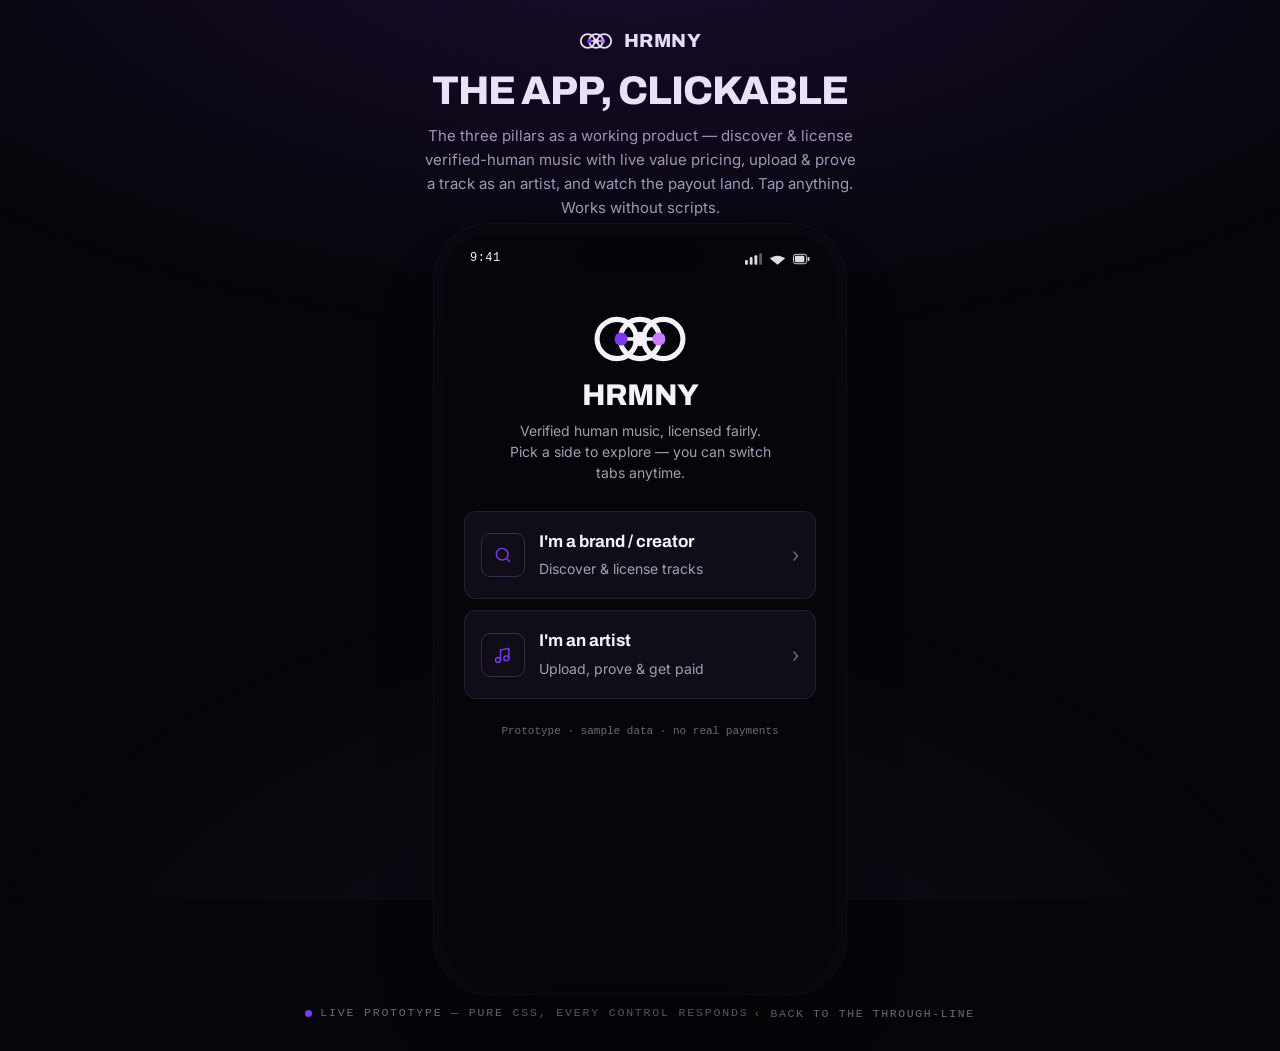
==== commit ce4c7a78: "Sleeker, on-brand pass: real cover art, no emoji, disciplined palette Aligned the whole site to the " ====
--- a/app.html
+++ b/app.html
@@ -33,47 +33,47 @@
     <div class="appbar"><span class="ab-brandrow"><svg class="logo-mark ab-mark" viewBox="0 0 132 72" aria-hidden="true"><circle class="ring" cx="34" cy="36" r="27"/><circle class="ring" cx="66" cy="36" r="27"/><circle class="ring" cx="98" cy="36" r="27"/><line x1="40" y1="36" x2="92" y2="36" stroke="currentColor" stroke-width="5"/><circle class="node-l" cx="40" cy="36" r="9"/><circle class="node-c" cx="66" cy="36" r="10"/><circle class="node-r" cx="92" cy="36" r="9"/></svg><span class="ab-title">HRMNY</span></span></div>
 
     <div class="screens">
-<section class="screen bare" data-screen="launch"><div style="text-align:center;padding:18px 4px 6px"><svg class="logo-mark" viewBox="0 0 132 72" aria-hidden="true" style="width:96px;height:62px;color:var(--ink);margin:0 auto 10px;display:block"><circle class="ring" cx="34" cy="36" r="27"/><circle class="ring" cx="66" cy="36" r="27"/><circle class="ring" cx="98" cy="36" r="27"/><line x1="40" y1="36" x2="92" y2="36" stroke="currentColor" stroke-width="5"/><circle class="node-l" cx="40" cy="36" r="9"/><circle class="node-c" cx="66" cy="36" r="10"/><circle class="node-r" cx="92" cy="36" r="9"/></svg><div class="s-title" style="font-size:30px">HRMNY</div><p class="s-sub" style="max-width:30ch;margin:8px auto 0">Verified human music, licensed fairly. Pick a side to explore — you can switch tabs anytime.</p></div><div style="margin-top:22px"><label class="acard rolecard" for="scr-discover"><span class="tart" style="width:48px;height:48px;background:#221a35"></span><span class="rc-mid"><span class="rc-t">I'm a brand / creator</span><span class="s-sub" style="margin-top:3px">Discover & license tracks</span></span><span class="rc-arr">›</span></label><label class="acard rolecard" for="scr-studio"><span class="tart" style="width:48px;height:48px;background:#18271f"></span><span class="rc-mid"><span class="rc-t">I'm an artist</span><span class="s-sub" style="margin-top:3px">Upload, prove & get paid</span></span><span class="rc-arr">›</span></label></div><p class="note-line" style="text-align:center;margin-top:24px">Prototype · sample data · no real payments</p></section>
-<section class="screen" data-screen="discover"><div class="eyebrow">For brands &amp; creators</div><div class="s-title">Discover</div><p class="s-sub">Every track here is humans-only and provably so. License before it heats up.</p><div class="searchbar"><span class="sb-ic"><svg viewBox="0 0 24 24" aria-hidden="true"><circle cx="11" cy="11" r="7"/><path d="m20 20-3.5-3.5"/></svg></span><input type="search" class="search-input" data-search-input placeholder="Search a track, artist, or key…" aria-label="Search tracks"><label class="sb-clear" data-search-clear hidden>✕</label></div><div class="chips"><label class="fchip" for="flt-all" data-f="all">All</label><label class="fchip" for="flt-fire" data-f="fire">🔥 Heating up</label><label class="fchip" for="flt-cold" data-f="cold">New &amp; cold</label></div><div class="feed" data-feed><label class="tcard" for="scr-det-midnight" data-cat="fire" data-search="midnight drive mara vance f♯ min"><span class="tart" style="background:#221a35"></span><span class="tmeta"><span class="tt">Midnight Drive</span><span class="ta">Mara Vance</span><span class="trow"><span class="vbadge"><span class="vdot"></span>Human</span><span class="mom-chip" data-m="hot">Hot · 78</span></span></span><span class="tprice"><span class="pf">from</span><span class="pv">$209</span></span></label><label class="tcard" for="scr-det-neon" data-cat="fire" data-search="neon tide koji a min"><span class="tart" style="background:#2b1c2f"></span><span class="tmeta"><span class="tt">Neon Tide</span><span class="ta">KOJI</span><span class="trow"><span class="vbadge"><span class="vdot"></span>Human</span><span class="mom-chip" data-m="fire">On Fire · 94</span></span></span><span class="tprice"><span class="pf">from</span><span class="pv">$288</span></span></label><label class="tcard" for="scr-det-bloom" data-cat="mid" data-search="slow bloom elara c maj"><span class="tart" style="background:#1d1830"></span><span class="tmeta"><span class="tt">Slow Bloom</span><span class="ta">Elara</span><span class="trow"><span class="vbadge"><span class="vdot"></span>Human</span><span class="mom-chip" data-m="warm">Warm · 54</span></span></span><span class="tprice"><span class="pf">from</span><span class="pv">$140</span></span></label><label class="tcard" for="scr-det-gravity" data-cat="cold" data-search="gravity sells the foley d min"><span class="tart" style="background:#1a2036"></span><span class="tmeta"><span class="tt">Gravity Sells</span><span class="ta">The Foley</span><span class="trow"><span class="vbadge"><span class="vdot"></span>Human</span><span class="mom-chip" data-m="cool">Cool · 30</span></span></span><span class="tprice"><span class="pf">from</span><span class="pv">$152</span></span></label><label class="tcard" for="scr-det-cranes" data-cat="cold" data-search="paper cranes mara vance g maj"><span class="tart" style="background:#18271f"></span><span class="tmeta"><span class="tt">Paper Cranes</span><span class="ta">Mara Vance</span><span class="trow"><span class="vbadge"><span class="vdot"></span>Human</span><span class="mom-chip" data-m="cold">Cold · 10</span></span></span><span class="tprice"><span class="pf">from</span><span class="pv">$120</span></span></label><label class="tcard" for="scr-det-cellar" data-cat="mid" data-search="cellar door mara vance e min"><span class="tart" style="background:#1a2036"></span><span class="tmeta"><span class="tt">Cellar Door</span><span class="ta">Mara Vance</span><span class="trow"><span class="vbadge"><span class="vdot"></span>Human</span><span class="mom-chip" data-m="warm">Warm · 54</span></span></span><span class="tprice"><span class="pf">from</span><span class="pv">$172</span></span></label><label class="tcard" for="scr-det-static" data-cat="cold" data-search="static bloom wren b min"><span class="tart" style="background:#222028"></span><span class="tmeta"><span class="tt">Static Bloom</span><span class="ta">Wren</span><span class="trow"><span class="vbadge"><span class="vdot"></span>Human</span><span class="mom-chip" data-m="cold">Cold · 10</span></span></span><span class="tprice"><span class="pf">from</span><span class="pv">$96</span></span></label><div class="empty" data-no-results hidden>No tracks match your search.</div></div></section>
-<section class="screen" data-screen="det-midnight"><div class="schead"><label class="ab-back inline" for="scr-discover" aria-label="Back">‹</label><span class="sh-t">License</span></div><div class="hero-art" style="background:#221a35"><div class="ha-play">▶</div><div class="ha-meta"><div class="htt">Midnight Drive</div><label class="hta artistlink" for="scr-artist-mara">Mara Vance ›</label></div></div><div class="trow2" style="margin-top:12px"><span class="vbadge"><span class="vdot"></span>Verified human</span><span class="mom-chip" data-m="hot">Hot · 78</span><label class="seeproof" for="scr-report">See proof ›</label></div><div class="acard" style="margin-top:14px"><div class="eyebrow">Momentum score</div><div class="gauge" style="margin-top:10px"><div class="gtrack"><div class="gfill" style="width:78%"></div></div><div class="glab"><span>Cold</span><span>Hot · 78/100</span><span>On fire</span></div></div><div class="kv"><span class="k">Tempo</span><span class="v">112 BPM · F♯ min</span></div><div class="kv"><span class="k">Clearance</span><span class="v">worldwide · perpetual · non-exclusive*</span></div></div><div class="acard" style="margin-top:12px"><div class="eyebrow">Build your license</div><div class="seg" style="margin-top:12px"><label class="seg-opt" for="sc-midnight-org" data-scope="org"><span class="so-l">Organic / Creator<small>1 platform · organic posts</small></span><span class="so-m">×1.0</span></label><label class="seg-opt" for="sc-midnight-paid" data-scope="paid"><span class="so-l">Paid Social<small>boosted / paid ads</small></span><span class="so-m">×2.2</span></label><label class="seg-opt" for="sc-midnight-broad" data-scope="broad"><span class="so-l">Broad Campaign<small>multi-platform · all media</small></span><span class="so-m">×4.5</span></label></div><hr class="divline"><label class="trow-toggle" for="ex-midnight"><span class="tt-copy">Make it exclusive<small>forecloses every future sale — priced highest when hot</small></span><span class="sw"><span class="swk"></span></span></label></div><div class="quote" style="margin-top:12px"><div class="qpanel q-midnight-org-no"><div class="qrow artist"><span class="qk">Artist receives <span class="faint">(keeps 100%)</span></span><span class="qv">$174</span></div><div class="qrow"><span class="qk">HRMNY fee <span class="faint">(20%, buyer-side)</span></span><span class="qv">$35</span></div><div class="qrow total"><span class="qk">You pay</span><span class="qv">$209</span></div><div class="qproj">Same license is projected at <b>$230</b> in ~30 days. Licensing now is the early-access discount.</div></div><div class="qpanel q-midnight-org-ex"><div class="qrow artist"><span class="qk">Artist receives <span class="faint">(keeps 100%)</span></span><span class="qv">$457</span></div><div class="qrow"><span class="qk">HRMNY fee <span class="faint">(20%, buyer-side)</span></span><span class="qv">$91</span></div><div class="qrow total"><span class="qk">You pay</span><span class="qv">$548</span></div><div class="qproj">Same license is projected at <b>$691</b> in ~30 days. Licensing now is the early-access discount.</div></div><div class="qpanel q-midnight-paid-no"><div class="qrow artist"><span class="qk">Artist receives <span class="faint">(keeps 100%)</span></span><span class="qv">$383</span></div><div class="qrow"><span class="qk">HRMNY fee <span class="faint">(20%, buyer-side)</span></span><span class="qv">$77</span></div><div class="qrow total"><span class="qk">You pay</span><span class="qv">$459</span></div><div class="qproj">Same license is projected at <b>$507</b> in ~30 days. Licensing now is the early-access discount.</div></div><div class="qpanel q-midnight-paid-ex"><div class="qrow artist"><span class="qk">Artist receives <span class="faint">(keeps 100%)</span></span><span class="qv">$1,005</span></div><div class="qrow"><span class="qk">HRMNY fee <span class="faint">(20%, buyer-side)</span></span><span class="qv">$201</span></div><div class="qrow total"><span class="qk">You pay</span><span class="qv">$1,206</span></div><div class="qproj">Same license is projected at <b>$1,521</b> in ~30 days. Licensing now is the early-access discount.</div></div><div class="qpanel q-midnight-broad-no"><div class="qrow artist"><span class="qk">Artist receives <span class="faint">(keeps 100%)</span></span><span class="qv">$783</span></div><div class="qrow"><span class="qk">HRMNY fee <span class="faint">(20%, buyer-side)</span></span><span class="qv">$157</span></div><div class="qrow total"><span class="qk">You pay</span><span class="qv">$940</span></div><div class="qproj">Same license is projected at <b>$1,037</b> in ~30 days. Licensing now is the early-access discount.</div></div><div class="qpanel q-midnight-broad-ex"><div class="qrow artist"><span class="qk">Artist receives <span class="faint">(keeps 100%)</span></span><span class="qv">$2,055</span></div><div class="qrow"><span class="qk">HRMNY fee <span class="faint">(20%, buyer-side)</span></span><span class="qv">$411</span></div><div class="qrow total"><span class="qk">You pay</span><span class="qv">$2,466</span></div><div class="qproj">Same license is projected at <b>$3,110</b> in ~30 days. Licensing now is the early-access discount.</div></div></div><label class="pbtn" for="scr-co-midnight" style="margin-top:14px">License this track →</label><p class="note-line" style="text-align:center;margin-top:12px">Artist keeps 100%. The 20% is the only add-on, shown above.</p></section>
-<section class="screen" data-screen="det-neon"><div class="schead"><label class="ab-back inline" for="scr-discover" aria-label="Back">‹</label><span class="sh-t">License</span></div><div class="hero-art" style="background:#2b1c2f"><div class="ha-play">▶</div><div class="ha-meta"><div class="htt">Neon Tide</div><label class="hta artistlink" for="scr-artist-koji">KOJI ›</label></div></div><div class="trow2" style="margin-top:12px"><span class="vbadge"><span class="vdot"></span>Verified human</span><span class="mom-chip" data-m="fire">On Fire · 94</span><label class="seeproof" for="scr-report">See proof ›</label></div><div class="acard" style="margin-top:14px"><div class="eyebrow">Momentum score</div><div class="gauge" style="margin-top:10px"><div class="gtrack"><div class="gfill" style="width:94%"></div></div><div class="glab"><span>Cold</span><span>On Fire · 94/100</span><span>On fire</span></div></div><div class="kv"><span class="k">Tempo</span><span class="v">128 BPM · A min</span></div><div class="kv"><span class="k">Clearance</span><span class="v">worldwide · perpetual · non-exclusive*</span></div></div><div class="acard" style="margin-top:12px"><div class="eyebrow">Build your license</div><div class="seg" style="margin-top:12px"><label class="seg-opt" for="sc-neon-org" data-scope="org"><span class="so-l">Organic / Creator<small>1 platform · organic posts</small></span><span class="so-m">×1.0</span></label><label class="seg-opt" for="sc-neon-paid" data-scope="paid"><span class="so-l">Paid Social<small>boosted / paid ads</small></span><span class="so-m">×2.2</span></label><label class="seg-opt" for="sc-neon-broad" data-scope="broad"><span class="so-l">Broad Campaign<small>multi-platform · all media</small></span><span class="so-m">×4.5</span></label></div><hr class="divline"><label class="trow-toggle" for="ex-neon"><span class="tt-copy">Make it exclusive<small>forecloses every future sale — priced highest when hot</small></span><span class="sw"><span class="swk"></span></span></label></div><div class="quote" style="margin-top:12px"><div class="qpanel q-neon-org-no"><div class="qrow artist"><span class="qk">Artist receives <span class="faint">(keeps 100%)</span></span><span class="qv">$240</span></div><div class="qrow"><span class="qk">HRMNY fee <span class="faint">(20%, buyer-side)</span></span><span class="qv">$48</span></div><div class="qrow total"><span class="qk">You pay</span><span class="qv">$288</span></div><div class="qproj">Same license is projected at <b>$340</b> in ~30 days. Licensing now is the early-access discount.</div></div><div class="qpanel q-neon-org-ex"><div class="qrow artist"><span class="qk">Artist receives <span class="faint">(keeps 100%)</span></span><span class="qv">$720</span></div><div class="qrow"><span class="qk">HRMNY fee <span class="faint">(20%, buyer-side)</span></span><span class="qv">$144</span></div><div class="qrow total"><span class="qk">You pay</span><span class="qv">$864</span></div><div class="qproj">Same license is projected at <b>$1,020</b> in ~30 days. Licensing now is the early-access discount.</div></div><div class="qpanel q-neon-paid-no"><div class="qrow artist"><span class="qk">Artist receives <span class="faint">(keeps 100%)</span></span><span class="qv">$528</span></div><div class="qrow"><span class="qk">HRMNY fee <span class="faint">(20%, buyer-side)</span></span><span class="qv">$106</span></div><div class="qrow total"><span class="qk">You pay</span><span class="qv">$634</span></div><div class="qproj">Same license is projected at <b>$748</b> in ~30 days. Licensing now is the early-access discount.</div></div><div class="qpanel q-neon-paid-ex"><div class="qrow artist"><span class="qk">Artist receives <span class="faint">(keeps 100%)</span></span><span class="qv">$1,584</span></div><div class="qrow"><span class="qk">HRMNY fee <span class="faint">(20%, buyer-side)</span></span><span class="qv">$317</span></div><div class="qrow total"><span class="qk">You pay</span><span class="qv">$1,901</span></div><div class="qproj">Same license is projected at <b>$2,243</b> in ~30 days. Licensing now is the early-access discount.</div></div><div class="qpanel q-neon-broad-no"><div class="qrow artist"><span class="qk">Artist receives <span class="faint">(keeps 100%)</span></span><span class="qv">$1,080</span></div><div class="qrow"><span class="qk">HRMNY fee <span class="faint">(20%, buyer-side)</span></span><span class="qv">$216</span></div><div class="qrow total"><span class="qk">You pay</span><span class="qv">$1,296</span></div><div class="qproj">Same license is projected at <b>$1,529</b> in ~30 days. Licensing now is the early-access discount.</div></div><div class="qpanel q-neon-broad-ex"><div class="qrow artist"><span class="qk">Artist receives <span class="faint">(keeps 100%)</span></span><span class="qv">$3,240</span></div><div class="qrow"><span class="qk">HRMNY fee <span class="faint">(20%, buyer-side)</span></span><span class="qv">$648</span></div><div class="qrow total"><span class="qk">You pay</span><span class="qv">$3,888</span></div><div class="qproj">Same license is projected at <b>$4,588</b> in ~30 days. Licensing now is the early-access discount.</div></div></div><label class="pbtn" for="scr-co-neon" style="margin-top:14px">License this track →</label><p class="note-line" style="text-align:center;margin-top:12px">Artist keeps 100%. The 20% is the only add-on, shown above.</p></section>
-<section class="screen" data-screen="det-bloom"><div class="schead"><label class="ab-back inline" for="scr-discover" aria-label="Back">‹</label><span class="sh-t">License</span></div><div class="hero-art" style="background:#1d1830"><div class="ha-play">▶</div><div class="ha-meta"><div class="htt">Slow Bloom</div><label class="hta artistlink" for="scr-artist-elara">Elara ›</label></div></div><div class="trow2" style="margin-top:12px"><span class="vbadge"><span class="vdot"></span>Verified human</span><span class="mom-chip" data-m="warm">Warm · 54</span><label class="seeproof" for="scr-report">See proof ›</label></div><div class="acard" style="margin-top:14px"><div class="eyebrow">Momentum score</div><div class="gauge" style="margin-top:10px"><div class="gtrack"><div class="gfill" style="width:54%"></div></div><div class="glab"><span>Cold</span><span>Warm · 54/100</span><span>On fire</span></div></div><div class="kv"><span class="k">Tempo</span><span class="v">96 BPM · C maj</span></div><div class="kv"><span class="k">Clearance</span><span class="v">worldwide · perpetual · non-exclusive*</span></div></div><div class="acard" style="margin-top:12px"><div class="eyebrow">Build your license</div><div class="seg" style="margin-top:12px"><label class="seg-opt" for="sc-bloom-org" data-scope="org"><span class="so-l">Organic / Creator<small>1 platform · organic posts</small></span><span class="so-m">×1.0</span></label><label class="seg-opt" for="sc-bloom-paid" data-scope="paid"><span class="so-l">Paid Social<small>boosted / paid ads</small></span><span class="so-m">×2.2</span></label><label class="seg-opt" for="sc-bloom-broad" data-scope="broad"><span class="so-l">Broad Campaign<small>multi-platform · all media</small></span><span class="so-m">×4.5</span></label></div><hr class="divline"><label class="trow-toggle" for="ex-bloom"><span class="tt-copy">Make it exclusive<small>forecloses every future sale — priced highest when hot</small></span><span class="sw"><span class="swk"></span></span></label></div><div class="quote" style="margin-top:12px"><div class="qpanel q-bloom-org-no"><div class="qrow artist"><span class="qk">Artist receives <span class="faint">(keeps 100%)</span></span><span class="qv">$117</span></div><div class="qrow"><span class="qk">HRMNY fee <span class="faint">(20%, buyer-side)</span></span><span class="qv">$23</span></div><div class="qrow total"><span class="qk">You pay</span><span class="qv">$140</span></div><div class="qproj">Same license is projected at <b>$157</b> in ~30 days. Licensing now is the early-access discount.</div></div><div class="qpanel q-bloom-org-ex"><div class="qrow artist"><span class="qk">Artist receives <span class="faint">(keeps 100%)</span></span><span class="qv">$263</span></div><div class="qrow"><span class="qk">HRMNY fee <span class="faint">(20%, buyer-side)</span></span><span class="qv">$53</span></div><div class="qrow total"><span class="qk">You pay</span><span class="qv">$316</span></div><div class="qproj">Same license is projected at <b>$411</b> in ~30 days. Licensing now is the early-access discount.</div></div><div class="qpanel q-bloom-paid-no"><div class="qrow artist"><span class="qk">Artist receives <span class="faint">(keeps 100%)</span></span><span class="qv">$257</span></div><div class="qrow"><span class="qk">HRMNY fee <span class="faint">(20%, buyer-side)</span></span><span class="qv">$51</span></div><div class="qrow total"><span class="qk">You pay</span><span class="qv">$309</span></div><div class="qproj">Same license is projected at <b>$345</b> in ~30 days. Licensing now is the early-access discount.</div></div><div class="qpanel q-bloom-paid-ex"><div class="qrow artist"><span class="qk">Artist receives <span class="faint">(keeps 100%)</span></span><span class="qv">$579</span></div><div class="qrow"><span class="qk">HRMNY fee <span class="faint">(20%, buyer-side)</span></span><span class="qv">$116</span></div><div class="qrow total"><span class="qk">You pay</span><span class="qv">$695</span></div><div class="qproj">Same license is projected at <b>$904</b> in ~30 days. Licensing now is the early-access discount.</div></div><div class="qpanel q-bloom-broad-no"><div class="qrow artist"><span class="qk">Artist receives <span class="faint">(keeps 100%)</span></span><span class="qv">$527</span></div><div class="qrow"><span class="qk">HRMNY fee <span class="faint">(20%, buyer-side)</span></span><span class="qv">$105</span></div><div class="qrow total"><span class="qk">You pay</span><span class="qv">$632</span></div><div class="qproj">Same license is projected at <b>$705</b> in ~30 days. Licensing now is the early-access discount.</div></div><div class="qpanel q-bloom-broad-ex"><div class="qrow artist"><span class="qk">Artist receives <span class="faint">(keeps 100%)</span></span><span class="qv">$1,185</span></div><div class="qrow"><span class="qk">HRMNY fee <span class="faint">(20%, buyer-side)</span></span><span class="qv">$237</span></div><div class="qrow total"><span class="qk">You pay</span><span class="qv">$1,422</span></div><div class="qproj">Same license is projected at <b>$1,850</b> in ~30 days. Licensing now is the early-access discount.</div></div></div><label class="pbtn" for="scr-co-bloom" style="margin-top:14px">License this track →</label><p class="note-line" style="text-align:center;margin-top:12px">Artist keeps 100%. The 20% is the only add-on, shown above.</p></section>
-<section class="screen" data-screen="det-gravity"><div class="schead"><label class="ab-back inline" for="scr-discover" aria-label="Back">‹</label><span class="sh-t">License</span></div><div class="hero-art" style="background:#1a2036"><div class="ha-play">▶</div><div class="ha-meta"><div class="htt">Gravity Sells</div><label class="hta artistlink" for="scr-artist-foley">The Foley ›</label></div></div><div class="trow2" style="margin-top:12px"><span class="vbadge"><span class="vdot"></span>Verified human</span><span class="mom-chip" data-m="cool">Cool · 30</span><label class="seeproof" for="scr-report">See proof ›</label></div><div class="acard" style="margin-top:14px"><div class="eyebrow">Momentum score</div><div class="gauge" style="margin-top:10px"><div class="gtrack"><div class="gfill" style="width:30%"></div></div><div class="glab"><span>Cold</span><span>Cool · 30/100</span><span>On fire</span></div></div><div class="kv"><span class="k">Tempo</span><span class="v">104 BPM · D min</span></div><div class="kv"><span class="k">Clearance</span><span class="v">worldwide · perpetual · non-exclusive*</span></div></div><div class="acard" style="margin-top:12px"><div class="eyebrow">Build your license</div><div class="seg" style="margin-top:12px"><label class="seg-opt" for="sc-gravity-org" data-scope="org"><span class="so-l">Organic / Creator<small>1 platform · organic posts</small></span><span class="so-m">×1.0</span></label><label class="seg-opt" for="sc-gravity-paid" data-scope="paid"><span class="so-l">Paid Social<small>boosted / paid ads</small></span><span class="so-m">×2.2</span></label><label class="seg-opt" for="sc-gravity-broad" data-scope="broad"><span class="so-l">Broad Campaign<small>multi-platform · all media</small></span><span class="so-m">×4.5</span></label></div></div><div class="quote" style="margin-top:12px"><div class="qpanel q-gravity-org-no"><div class="qrow artist"><span class="qk">Artist receives <span class="faint">(keeps 100%)</span></span><span class="qv">$126</span></div><div class="qrow"><span class="qk">HRMNY fee <span class="faint">(20%, buyer-side)</span></span><span class="qv">$25</span></div><div class="qrow total"><span class="qk">You pay</span><span class="qv">$152</span></div><div class="qproj">Same license is projected at <b>$172</b> in ~30 days. Licensing now is the early-access discount.</div></div><div class="qpanel q-gravity-paid-no"><div class="qrow artist"><span class="qk">Artist receives <span class="faint">(keeps 100%)</span></span><span class="qv">$278</span></div><div class="qrow"><span class="qk">HRMNY fee <span class="faint">(20%, buyer-side)</span></span><span class="qv">$56</span></div><div class="qrow total"><span class="qk">You pay</span><span class="qv">$334</span></div><div class="qproj">Same license is projected at <b>$378</b> in ~30 days. Licensing now is the early-access discount.</div></div><div class="qpanel q-gravity-broad-no"><div class="qrow artist"><span class="qk">Artist receives <span class="faint">(keeps 100%)</span></span><span class="qv">$569</span></div><div class="qrow"><span class="qk">HRMNY fee <span class="faint">(20%, buyer-side)</span></span><span class="qv">$114</span></div><div class="qrow total"><span class="qk">You pay</span><span class="qv">$683</span></div><div class="qproj">Same license is projected at <b>$772</b> in ~30 days. Licensing now is the early-access discount.</div></div></div><label class="pbtn" for="scr-co-gravity" style="margin-top:14px">License this track →</label><p class="note-line" style="text-align:center;margin-top:12px">Artist keeps 100%. The 20% is the only add-on, shown above.</p></section>
-<section class="screen" data-screen="det-cranes"><div class="schead"><label class="ab-back inline" for="scr-discover" aria-label="Back">‹</label><span class="sh-t">License</span></div><div class="hero-art" style="background:#18271f"><div class="ha-play">▶</div><div class="ha-meta"><div class="htt">Paper Cranes</div><label class="hta artistlink" for="scr-artist-mara">Mara Vance ›</label></div></div><div class="trow2" style="margin-top:12px"><span class="vbadge"><span class="vdot"></span>Verified human</span><span class="mom-chip" data-m="cold">Cold · 10</span><label class="seeproof" for="scr-report">See proof ›</label></div><div class="acard" style="margin-top:14px"><div class="eyebrow">Momentum score</div><div class="gauge" style="margin-top:10px"><div class="gtrack"><div class="gfill" style="width:10%"></div></div><div class="glab"><span>Cold</span><span>Cold · 10/100</span><span>On fire</span></div></div><div class="kv"><span class="k">Tempo</span><span class="v">88 BPM · G maj</span></div><div class="kv"><span class="k">Clearance</span><span class="v">worldwide · perpetual · non-exclusive*</span></div></div><div class="acard" style="margin-top:12px"><div class="eyebrow">Build your license</div><div class="seg" style="margin-top:12px"><label class="seg-opt" for="sc-cranes-org" data-scope="org"><span class="so-l">Organic / Creator<small>1 platform · organic posts</small></span><span class="so-m">×1.0</span></label><label class="seg-opt" for="sc-cranes-paid" data-scope="paid"><span class="so-l">Paid Social<small>boosted / paid ads</small></span><span class="so-m">×2.2</span></label><label class="seg-opt" for="sc-cranes-broad" data-scope="broad"><span class="so-l">Broad Campaign<small>multi-platform · all media</small></span><span class="so-m">×4.5</span></label></div><hr class="divline"><label class="trow-toggle" for="ex-cranes"><span class="tt-copy">Make it exclusive<small>forecloses every future sale — priced highest when hot</small></span><span class="sw"><span class="swk"></span></span></label></div><div class="quote" style="margin-top:12px"><div class="qpanel q-cranes-org-no"><div class="qrow artist"><span class="qk">Artist receives <span class="faint">(keeps 100%)</span></span><span class="qv">$100</span></div><div class="qrow"><span class="qk">HRMNY fee <span class="faint">(20%, buyer-side)</span></span><span class="qv">$20</span></div><div class="qrow total"><span class="qk">You pay</span><span class="qv">$120</span></div><div class="qproj">Cold track — the price sits at the scope floor. As momentum rises, so does the suggested price. <b>License before it heats up.</b></div></div><div class="qpanel q-cranes-org-ex"><div class="qrow artist"><span class="qk">Artist receives <span class="faint">(keeps 100%)</span></span><span class="qv">$150</span></div><div class="qrow"><span class="qk">HRMNY fee <span class="faint">(20%, buyer-side)</span></span><span class="qv">$30</span></div><div class="qrow total"><span class="qk">You pay</span><span class="qv">$180</span></div><div class="qproj">Cold track — the price sits at the scope floor. As momentum rises, so does the suggested price. <b>License before it heats up.</b></div></div><div class="qpanel q-cranes-paid-no"><div class="qrow artist"><span class="qk">Artist receives <span class="faint">(keeps 100%)</span></span><span class="qv">$220</span></div><div class="qrow"><span class="qk">HRMNY fee <span class="faint">(20%, buyer-side)</span></span><span class="qv">$44</span></div><div class="qrow total"><span class="qk">You pay</span><span class="qv">$264</span></div><div class="qproj">Cold track — the price sits at the scope floor. As momentum rises, so does the suggested price. <b>License before it heats up.</b></div></div><div class="qpanel q-cranes-paid-ex"><div class="qrow artist"><span class="qk">Artist receives <span class="faint">(keeps 100%)</span></span><span class="qv">$330</span></div><div class="qrow"><span class="qk">HRMNY fee <span class="faint">(20%, buyer-side)</span></span><span class="qv">$66</span></div><div class="qrow total"><span class="qk">You pay</span><span class="qv">$396</span></div><div class="qproj">Cold track — the price sits at the scope floor. As momentum rises, so does the suggested price. <b>License before it heats up.</b></div></div><div class="qpanel q-cranes-broad-no"><div class="qrow artist"><span class="qk">Artist receives <span class="faint">(keeps 100%)</span></span><span class="qv">$450</span></div><div class="qrow"><span class="qk">HRMNY fee <span class="faint">(20%, buyer-side)</span></span><span class="qv">$90</span></div><div class="qrow total"><span class="qk">You pay</span><span class="qv">$540</span></div><div class="qproj">Cold track — the price sits at the scope floor. As momentum rises, so does the suggested price. <b>License before it heats up.</b></div></div><div class="qpanel q-cranes-broad-ex"><div class="qrow artist"><span class="qk">Artist receives <span class="faint">(keeps 100%)</span></span><span class="qv">$675</span></div><div class="qrow"><span class="qk">HRMNY fee <span class="faint">(20%, buyer-side)</span></span><span class="qv">$135</span></div><div class="qrow total"><span class="qk">You pay</span><span class="qv">$810</span></div><div class="qproj">Cold track — the price sits at the scope floor. As momentum rises, so does the suggested price. <b>License before it heats up.</b></div></div></div><label class="pbtn" for="scr-co-cranes" style="margin-top:14px">License this track →</label><p class="note-line" style="text-align:center;margin-top:12px">Artist keeps 100%. The 20% is the only add-on, shown above.</p></section>
-<section class="screen" data-screen="det-cellar"><div class="schead"><label class="ab-back inline" for="scr-discover" aria-label="Back">‹</label><span class="sh-t">License</span></div><div class="hero-art" style="background:#1a2036"><div class="ha-play">▶</div><div class="ha-meta"><div class="htt">Cellar Door</div><label class="hta artistlink" for="scr-artist-mara">Mara Vance ›</label></div></div><div class="trow2" style="margin-top:12px"><span class="vbadge"><span class="vdot"></span>Verified human</span><span class="mom-chip" data-m="warm">Warm · 54</span><label class="seeproof" for="scr-report">See proof ›</label></div><div class="acard" style="margin-top:14px"><div class="eyebrow">Momentum score</div><div class="gauge" style="margin-top:10px"><div class="gtrack"><div class="gfill" style="width:54%"></div></div><div class="glab"><span>Cold</span><span>Warm · 54/100</span><span>On fire</span></div></div><div class="kv"><span class="k">Tempo</span><span class="v">100 BPM · E min</span></div><div class="kv"><span class="k">Clearance</span><span class="v">worldwide · perpetual · non-exclusive*</span></div></div><div class="acard" style="margin-top:12px"><div class="eyebrow">Build your license</div><div class="seg" style="margin-top:12px"><label class="seg-opt" for="sc-cellar-org" data-scope="org"><span class="so-l">Organic / Creator<small>1 platform · organic posts</small></span><span class="so-m">×1.0</span></label><label class="seg-opt" for="sc-cellar-paid" data-scope="paid"><span class="so-l">Paid Social<small>boosted / paid ads</small></span><span class="so-m">×2.2</span></label><label class="seg-opt" for="sc-cellar-broad" data-scope="broad"><span class="so-l">Broad Campaign<small>multi-platform · all media</small></span><span class="so-m">×4.5</span></label></div><hr class="divline"><label class="trow-toggle" for="ex-cellar"><span class="tt-copy">Make it exclusive<small>forecloses every future sale — priced highest when hot</small></span><span class="sw"><span class="swk"></span></span></label></div><div class="quote" style="margin-top:12px"><div class="qpanel q-cellar-org-no"><div class="qrow artist"><span class="qk">Artist receives <span class="faint">(keeps 100%)</span></span><span class="qv">$143</span></div><div class="qrow"><span class="qk">HRMNY fee <span class="faint">(20%, buyer-side)</span></span><span class="qv">$29</span></div><div class="qrow total"><span class="qk">You pay</span><span class="qv">$172</span></div><div class="qproj">Same license is projected at <b>$191</b> in ~30 days. Licensing now is the early-access discount.</div></div><div class="qpanel q-cellar-org-ex"><div class="qrow artist"><span class="qk">Artist receives <span class="faint">(keeps 100%)</span></span><span class="qv">$322</span></div><div class="qrow"><span class="qk">HRMNY fee <span class="faint">(20%, buyer-side)</span></span><span class="qv">$64</span></div><div class="qrow total"><span class="qk">You pay</span><span class="qv">$386</span></div><div class="qproj">Same license is projected at <b>$502</b> in ~30 days. Licensing now is the early-access discount.</div></div><div class="qpanel q-cellar-paid-no"><div class="qrow artist"><span class="qk">Artist receives <span class="faint">(keeps 100%)</span></span><span class="qv">$315</span></div><div class="qrow"><span class="qk">HRMNY fee <span class="faint">(20%, buyer-side)</span></span><span class="qv">$63</span></div><div class="qrow total"><span class="qk">You pay</span><span class="qv">$378</span></div><div class="qproj">Same license is projected at <b>$421</b> in ~30 days. Licensing now is the early-access discount.</div></div><div class="qpanel q-cellar-paid-ex"><div class="qrow artist"><span class="qk">Artist receives <span class="faint">(keeps 100%)</span></span><span class="qv">$708</span></div><div class="qrow"><span class="qk">HRMNY fee <span class="faint">(20%, buyer-side)</span></span><span class="qv">$142</span></div><div class="qrow total"><span class="qk">You pay</span><span class="qv">$849</span></div><div class="qproj">Same license is projected at <b>$1,105</b> in ~30 days. Licensing now is the early-access discount.</div></div><div class="qpanel q-cellar-broad-no"><div class="qrow artist"><span class="qk">Artist receives <span class="faint">(keeps 100%)</span></span><span class="qv">$644</span></div><div class="qrow"><span class="qk">HRMNY fee <span class="faint">(20%, buyer-side)</span></span><span class="qv">$129</span></div><div class="qrow total"><span class="qk">You pay</span><span class="qv">$772</span></div><div class="qproj">Same license is projected at <b>$861</b> in ~30 days. Licensing now is the early-access discount.</div></div><div class="qpanel q-cellar-broad-ex"><div class="qrow artist"><span class="qk">Artist receives <span class="faint">(keeps 100%)</span></span><span class="qv">$1,448</span></div><div class="qrow"><span class="qk">HRMNY fee <span class="faint">(20%, buyer-side)</span></span><span class="qv">$290</span></div><div class="qrow total"><span class="qk">You pay</span><span class="qv">$1,737</span></div><div class="qproj">Same license is projected at <b>$2,261</b> in ~30 days. Licensing now is the early-access discount.</div></div></div><label class="pbtn" for="scr-co-cellar" style="margin-top:14px">License this track →</label><p class="note-line" style="text-align:center;margin-top:12px">Artist keeps 100%. The 20% is the only add-on, shown above.</p></section>
-<section class="screen" data-screen="det-static"><div class="schead"><label class="ab-back inline" for="scr-discover" aria-label="Back">‹</label><span class="sh-t">License</span></div><div class="hero-art" style="background:#222028"><div class="ha-play">▶</div><div class="ha-meta"><div class="htt">Static Bloom</div><label class="hta artistlink" for="scr-artist-wren">Wren ›</label></div></div><div class="trow2" style="margin-top:12px"><span class="vbadge"><span class="vdot"></span>Verified human</span><span class="mom-chip" data-m="cold">Cold · 10</span><label class="seeproof" for="scr-report">See proof ›</label></div><div class="acard" style="margin-top:14px"><div class="eyebrow">Momentum score</div><div class="gauge" style="margin-top:10px"><div class="gtrack"><div class="gfill" style="width:10%"></div></div><div class="glab"><span>Cold</span><span>Cold · 10/100</span><span>On fire</span></div></div><div class="kv"><span class="k">Tempo</span><span class="v">120 BPM · B min</span></div><div class="kv"><span class="k">Clearance</span><span class="v">worldwide · perpetual · non-exclusive*</span></div></div><div class="acard" style="margin-top:12px"><div class="eyebrow">Build your license</div><div class="seg" style="margin-top:12px"><label class="seg-opt" for="sc-static-org" data-scope="org"><span class="so-l">Organic / Creator<small>1 platform · organic posts</small></span><span class="so-m">×1.0</span></label><label class="seg-opt" for="sc-static-paid" data-scope="paid"><span class="so-l">Paid Social<small>boosted / paid ads</small></span><span class="so-m">×2.2</span></label><label class="seg-opt" for="sc-static-broad" data-scope="broad"><span class="so-l">Broad Campaign<small>multi-platform · all media</small></span><span class="so-m">×4.5</span></label></div></div><div class="quote" style="margin-top:12px"><div class="qpanel q-static-org-no"><div class="qrow artist"><span class="qk">Artist receives <span class="faint">(keeps 100%)</span></span><span class="qv">$80</span></div><div class="qrow"><span class="qk">HRMNY fee <span class="faint">(20%, buyer-side)</span></span><span class="qv">$16</span></div><div class="qrow total"><span class="qk">You pay</span><span class="qv">$96</span></div><div class="qproj">Cold track — the price sits at the scope floor. As momentum rises, so does the suggested price. <b>License before it heats up.</b></div></div><div class="qpanel q-static-paid-no"><div class="qrow artist"><span class="qk">Artist receives <span class="faint">(keeps 100%)</span></span><span class="qv">$176</span></div><div class="qrow"><span class="qk">HRMNY fee <span class="faint">(20%, buyer-side)</span></span><span class="qv">$35</span></div><div class="qrow total"><span class="qk">You pay</span><span class="qv">$211</span></div><div class="qproj">Cold track — the price sits at the scope floor. As momentum rises, so does the suggested price. <b>License before it heats up.</b></div></div><div class="qpanel q-static-broad-no"><div class="qrow artist"><span class="qk">Artist receives <span class="faint">(keeps 100%)</span></span><span class="qv">$360</span></div><div class="qrow"><span class="qk">HRMNY fee <span class="faint">(20%, buyer-side)</span></span><span class="qv">$72</span></div><div class="qrow total"><span class="qk">You pay</span><span class="qv">$432</span></div><div class="qproj">Cold track — the price sits at the scope floor. As momentum rises, so does the suggested price. <b>License before it heats up.</b></div></div></div><label class="pbtn" for="scr-co-static" style="margin-top:14px">License this track →</label><p class="note-line" style="text-align:center;margin-top:12px">Artist keeps 100%. The 20% is the only add-on, shown above.</p></section>
-<section class="screen" data-screen="co-midnight"><div class="schead"><label class="ab-back inline" for="scr-det-midnight" aria-label="Back">‹</label><span class="sh-t">Checkout</span></div><div class="acard" style="display:flex;gap:13px;align-items:center"><span class="tart" style="width:52px;height:52px;background:#221a35"></span><div><div style="font-family:var(--display);font-weight:700;font-size:17px">Midnight Drive</div><div class="s-sub" style="margin-top:1px">Mara Vance</div></div></div><div style="margin-top:12px"><div class="copanel co-midnight-org-no"><div class="acard" style="padding:6px 18px"><div class="line"><span class="lk">License scope<small>Organic / Creator</small></span><span class="lv">×1.45</span></div><div class="line"><span class="lk">Artist price<small>paid through in full</small></span><span class="lv">$174</span></div><div class="line"><span class="lk">HRMNY fee<small>20% · buyer-side</small></span><span class="lv">$35</span></div><div class="line tot"><span class="lk">Total due</span><span class="lv">$209</span></div></div><label class="pbtn" for="scr-rc-midnight" style="margin-top:16px">Pay $209</label></div><div class="copanel co-midnight-org-ex"><div class="acard" style="padding:6px 18px"><div class="line"><span class="lk">License scope<small>Organic / Creator · exclusive</small></span><span class="lv">×3.81</span></div><div class="line"><span class="lk">Artist price<small>paid through in full</small></span><span class="lv">$457</span></div><div class="line"><span class="lk">HRMNY fee<small>20% · buyer-side</small></span><span class="lv">$91</span></div><div class="line tot"><span class="lk">Total due</span><span class="lv">$548</span></div></div><label class="pbtn" for="scr-rc-midnight" style="margin-top:16px">Pay $548</label></div><div class="copanel co-midnight-paid-no"><div class="acard" style="padding:6px 18px"><div class="line"><span class="lk">License scope<small>Paid Social</small></span><span class="lv">×3.19</span></div><div class="line"><span class="lk">Artist price<small>paid through in full</small></span><span class="lv">$383</span></div><div class="line"><span class="lk">HRMNY fee<small>20% · buyer-side</small></span><span class="lv">$77</span></div><div class="line tot"><span class="lk">Total due</span><span class="lv">$459</span></div></div><label class="pbtn" for="scr-rc-midnight" style="margin-top:16px">Pay $459</label></div><div class="copanel co-midnight-paid-ex"><div class="acard" style="padding:6px 18px"><div class="line"><span class="lk">License scope<small>Paid Social · exclusive</small></span><span class="lv">×8.37</span></div><div class="line"><span class="lk">Artist price<small>paid through in full</small></span><span class="lv">$1,005</span></div><div class="line"><span class="lk">HRMNY fee<small>20% · buyer-side</small></span><span class="lv">$201</span></div><div class="line tot"><span class="lk">Total due</span><span class="lv">$1,206</span></div></div><label class="pbtn" for="scr-rc-midnight" style="margin-top:16px">Pay $1,206</label></div><div class="copanel co-midnight-broad-no"><div class="acard" style="padding:6px 18px"><div class="line"><span class="lk">License scope<small>Broad Campaign</small></span><span class="lv">×6.52</span></div><div class="line"><span class="lk">Artist price<small>paid through in full</small></span><span class="lv">$783</span></div><div class="line"><span class="lk">HRMNY fee<small>20% · buyer-side</small></span><span class="lv">$157</span></div><div class="line tot"><span class="lk">Total due</span><span class="lv">$940</span></div></div><label class="pbtn" for="scr-rc-midnight" style="margin-top:16px">Pay $940</label></div><div class="copanel co-midnight-broad-ex"><div class="acard" style="padding:6px 18px"><div class="line"><span class="lk">License scope<small>Broad Campaign · exclusive</small></span><span class="lv">×17.13</span></div><div class="line"><span class="lk">Artist price<small>paid through in full</small></span><span class="lv">$2,055</span></div><div class="line"><span class="lk">HRMNY fee<small>20% · buyer-side</small></span><span class="lv">$411</span></div><div class="line tot"><span class="lk">Total due</span><span class="lv">$2,466</span></div></div><label class="pbtn" for="scr-rc-midnight" style="margin-top:16px">Pay $2,466</label></div></div><div class="eyebrow" style="margin-top:18px">Payment</div><div class="paychip" style="margin-top:10px"><span class="pc-ic"></span><div class="pc-t">Visa •••• 4242<small>Processed by Stripe</small></div><span style="margin-left:auto;color:var(--good)">✓</span></div><p class="note-line" style="text-align:center;margin-top:14px">No wallet, no tokens. Feels like any checkout — the provenance record is anchored behind the scenes.</p></section>
-<section class="screen" data-screen="co-neon"><div class="schead"><label class="ab-back inline" for="scr-det-neon" aria-label="Back">‹</label><span class="sh-t">Checkout</span></div><div class="acard" style="display:flex;gap:13px;align-items:center"><span class="tart" style="width:52px;height:52px;background:#2b1c2f"></span><div><div style="font-family:var(--display);font-weight:700;font-size:17px">Neon Tide</div><div class="s-sub" style="margin-top:1px">KOJI</div></div></div><div style="margin-top:12px"><div class="copanel co-neon-org-no"><div class="acard" style="padding:6px 18px"><div class="line"><span class="lk">License scope<small>Organic / Creator</small></span><span class="lv">×1.60</span></div><div class="line"><span class="lk">Artist price<small>paid through in full</small></span><span class="lv">$240</span></div><div class="line"><span class="lk">HRMNY fee<small>20% · buyer-side</small></span><span class="lv">$48</span></div><div class="line tot"><span class="lk">Total due</span><span class="lv">$288</span></div></div><label class="pbtn" for="scr-rc-neon" style="margin-top:16px">Pay $288</label></div><div class="copanel co-neon-org-ex"><div class="acard" style="padding:6px 18px"><div class="line"><span class="lk">License scope<small>Organic / Creator · exclusive</small></span><span class="lv">×4.80</span></div><div class="line"><span class="lk">Artist price<small>paid through in full</small></span><span class="lv">$720</span></div><div class="line"><span class="lk">HRMNY fee<small>20% · buyer-side</small></span><span class="lv">$144</span></div><div class="line tot"><span class="lk">Total due</span><span class="lv">$864</span></div></div><label class="pbtn" for="scr-rc-neon" style="margin-top:16px">Pay $864</label></div><div class="copanel co-neon-paid-no"><div class="acard" style="padding:6px 18px"><div class="line"><span class="lk">License scope<small>Paid Social</small></span><span class="lv">×3.52</span></div><div class="line"><span class="lk">Artist price<small>paid through in full</small></span><span class="lv">$528</span></div><div class="line"><span class="lk">HRMNY fee<small>20% · buyer-side</small></span><span class="lv">$106</span></div><div class="line tot"><span class="lk">Total due</span><span class="lv">$634</span></div></div><label class="pbtn" for="scr-rc-neon" style="margin-top:16px">Pay $634</label></div><div class="copanel co-neon-paid-ex"><div class="acard" style="padding:6px 18px"><div class="line"><span class="lk">License scope<small>Paid Social · exclusive</small></span><span class="lv">×10.56</span></div><div class="line"><span class="lk">Artist price<small>paid through in full</small></span><span class="lv">$1,584</span></div><div class="line"><span class="lk">HRMNY fee<small>20% · buyer-side</small></span><span class="lv">$317</span></div><div class="line tot"><span class="lk">Total due</span><span class="lv">$1,901</span></div></div><label class="pbtn" for="scr-rc-neon" style="margin-top:16px">Pay $1,901</label></div><div class="copanel co-neon-broad-no"><div class="acard" style="padding:6px 18px"><div class="line"><span class="lk">License scope<small>Broad Campaign</small></span><span class="lv">×7.20</span></div><div class="line"><span class="lk">Artist price<small>paid through in full</small></span><span class="lv">$1,080</span></div><div class="line"><span class="lk">HRMNY fee<small>20% · buyer-side</small></span><span class="lv">$216</span></div><div class="line tot"><span class="lk">Total due</span><span class="lv">$1,296</span></div></div><label class="pbtn" for="scr-rc-neon" style="margin-top:16px">Pay $1,296</label></div><div class="copanel co-neon-broad-ex"><div class="acard" style="padding:6px 18px"><div class="line"><span class="lk">License scope<small>Broad Campaign · exclusive</small></span><span class="lv">×21.60</span></div><div class="line"><span class="lk">Artist price<small>paid through in full</small></span><span class="lv">$3,240</span></div><div class="line"><span class="lk">HRMNY fee<small>20% · buyer-side</small></span><span class="lv">$648</span></div><div class="line tot"><span class="lk">Total due</span><span class="lv">$3,888</span></div></div><label class="pbtn" for="scr-rc-neon" style="margin-top:16px">Pay $3,888</label></div></div><div class="eyebrow" style="margin-top:18px">Payment</div><div class="paychip" style="margin-top:10px"><span class="pc-ic"></span><div class="pc-t">Visa •••• 4242<small>Processed by Stripe</small></div><span style="margin-left:auto;color:var(--good)">✓</span></div><p class="note-line" style="text-align:center;margin-top:14px">No wallet, no tokens. Feels like any checkout — the provenance record is anchored behind the scenes.</p></section>
-<section class="screen" data-screen="co-bloom"><div class="schead"><label class="ab-back inline" for="scr-det-bloom" aria-label="Back">‹</label><span class="sh-t">Checkout</span></div><div class="acard" style="display:flex;gap:13px;align-items:center"><span class="tart" style="width:52px;height:52px;background:#1d1830"></span><div><div style="font-family:var(--display);font-weight:700;font-size:17px">Slow Bloom</div><div class="s-sub" style="margin-top:1px">Elara</div></div></div><div style="margin-top:12px"><div class="copanel co-bloom-org-no"><div class="acard" style="padding:6px 18px"><div class="line"><span class="lk">License scope<small>Organic / Creator</small></span><span class="lv">×1.30</span></div><div class="line"><span class="lk">Artist price<small>paid through in full</small></span><span class="lv">$117</span></div><div class="line"><span class="lk">HRMNY fee<small>20% · buyer-side</small></span><span class="lv">$23</span></div><div class="line tot"><span class="lk">Total due</span><span class="lv">$140</span></div></div><label class="pbtn" for="scr-rc-bloom" style="margin-top:16px">Pay $140</label></div><div class="copanel co-bloom-org-ex"><div class="acard" style="padding:6px 18px"><div class="line"><span class="lk">License scope<small>Organic / Creator · exclusive</small></span><span class="lv">×2.93</span></div><div class="line"><span class="lk">Artist price<small>paid through in full</small></span><span class="lv">$263</span></div><div class="line"><span class="lk">HRMNY fee<small>20% · buyer-side</small></span><span class="lv">$53</span></div><div class="line tot"><span class="lk">Total due</span><span class="lv">$316</span></div></div><label class="pbtn" for="scr-rc-bloom" style="margin-top:16px">Pay $316</label></div><div class="copanel co-bloom-paid-no"><div class="acard" style="padding:6px 18px"><div class="line"><span class="lk">License scope<small>Paid Social</small></span><span class="lv">×2.86</span></div><div class="line"><span class="lk">Artist price<small>paid through in full</small></span><span class="lv">$257</span></div><div class="line"><span class="lk">HRMNY fee<small>20% · buyer-side</small></span><span class="lv">$51</span></div><div class="line tot"><span class="lk">Total due</span><span class="lv">$309</span></div></div><label class="pbtn" for="scr-rc-bloom" style="margin-top:16px">Pay $309</label></div><div class="copanel co-bloom-paid-ex"><div class="acard" style="padding:6px 18px"><div class="line"><span class="lk">License scope<small>Paid Social · exclusive</small></span><span class="lv">×6.44</span></div><div class="line"><span class="lk">Artist price<small>paid through in full</small></span><span class="lv">$579</span></div><div class="line"><span class="lk">HRMNY fee<small>20% · buyer-side</small></span><span class="lv">$116</span></div><div class="line tot"><span class="lk">Total due</span><span class="lv">$695</span></div></div><label class="pbtn" for="scr-rc-bloom" style="margin-top:16px">Pay $695</label></div><div class="copanel co-bloom-broad-no"><div class="acard" style="padding:6px 18px"><div class="line"><span class="lk">License scope<small>Broad Campaign</small></span><span class="lv">×5.85</span></div><div class="line"><span class="lk">Artist price<small>paid through in full</small></span><span class="lv">$527</span></div><div class="line"><span class="lk">HRMNY fee<small>20% · buyer-side</small></span><span class="lv">$105</span></div><div class="line tot"><span class="lk">Total due</span><span class="lv">$632</span></div></div><label class="pbtn" for="scr-rc-bloom" style="margin-top:16px">Pay $632</label></div><div class="copanel co-bloom-broad-ex"><div class="acard" style="padding:6px 18px"><div class="line"><span class="lk">License scope<small>Broad Campaign · exclusive</small></span><span class="lv">×13.16</span></div><div class="line"><span class="lk">Artist price<small>paid through in full</small></span><span class="lv">$1,185</span></div><div class="line"><span class="lk">HRMNY fee<small>20% · buyer-side</small></span><span class="lv">$237</span></div><div class="line tot"><span class="lk">Total due</span><span class="lv">$1,422</span></div></div><label class="pbtn" for="scr-rc-bloom" style="margin-top:16px">Pay $1,422</label></div></div><div class="eyebrow" style="margin-top:18px">Payment</div><div class="paychip" style="margin-top:10px"><span class="pc-ic"></span><div class="pc-t">Visa •••• 4242<small>Processed by Stripe</small></div><span style="margin-left:auto;color:var(--good)">✓</span></div><p class="note-line" style="text-align:center;margin-top:14px">No wallet, no tokens. Feels like any checkout — the provenance record is anchored behind the scenes.</p></section>
-<section class="screen" data-screen="co-gravity"><div class="schead"><label class="ab-back inline" for="scr-det-gravity" aria-label="Back">‹</label><span class="sh-t">Checkout</span></div><div class="acard" style="display:flex;gap:13px;align-items:center"><span class="tart" style="width:52px;height:52px;background:#1a2036"></span><div><div style="font-family:var(--display);font-weight:700;font-size:17px">Gravity Sells</div><div class="s-sub" style="margin-top:1px">The Foley</div></div></div><div style="margin-top:12px"><div class="copanel co-gravity-org-no"><div class="acard" style="padding:6px 18px"><div class="line"><span class="lk">License scope<small>Organic / Creator</small></span><span class="lv">×1.15</span></div><div class="line"><span class="lk">Artist price<small>paid through in full</small></span><span class="lv">$126</span></div><div class="line"><span class="lk">HRMNY fee<small>20% · buyer-side</small></span><span class="lv">$25</span></div><div class="line tot"><span class="lk">Total due</span><span class="lv">$152</span></div></div><label class="pbtn" for="scr-rc-gravity" style="margin-top:16px">Pay $152</label></div><div class="copanel co-gravity-paid-no"><div class="acard" style="padding:6px 18px"><div class="line"><span class="lk">License scope<small>Paid Social</small></span><span class="lv">×2.53</span></div><div class="line"><span class="lk">Artist price<small>paid through in full</small></span><span class="lv">$278</span></div><div class="line"><span class="lk">HRMNY fee<small>20% · buyer-side</small></span><span class="lv">$56</span></div><div class="line tot"><span class="lk">Total due</span><span class="lv">$334</span></div></div><label class="pbtn" for="scr-rc-gravity" style="margin-top:16px">Pay $334</label></div><div class="copanel co-gravity-broad-no"><div class="acard" style="padding:6px 18px"><div class="line"><span class="lk">License scope<small>Broad Campaign</small></span><span class="lv">×5.17</span></div><div class="line"><span class="lk">Artist price<small>paid through in full</small></span><span class="lv">$569</span></div><div class="line"><span class="lk">HRMNY fee<small>20% · buyer-side</small></span><span class="lv">$114</span></div><div class="line tot"><span class="lk">Total due</span><span class="lv">$683</span></div></div><label class="pbtn" for="scr-rc-gravity" style="margin-top:16px">Pay $683</label></div></div><div class="eyebrow" style="margin-top:18px">Payment</div><div class="paychip" style="margin-top:10px"><span class="pc-ic"></span><div class="pc-t">Visa •••• 4242<small>Processed by Stripe</small></div><span style="margin-left:auto;color:var(--good)">✓</span></div><p class="note-line" style="text-align:center;margin-top:14px">No wallet, no tokens. Feels like any checkout — the provenance record is anchored behind the scenes.</p></section>
-<section class="screen" data-screen="co-cranes"><div class="schead"><label class="ab-back inline" for="scr-det-cranes" aria-label="Back">‹</label><span class="sh-t">Checkout</span></div><div class="acard" style="display:flex;gap:13px;align-items:center"><span class="tart" style="width:52px;height:52px;background:#18271f"></span><div><div style="font-family:var(--display);font-weight:700;font-size:17px">Paper Cranes</div><div class="s-sub" style="margin-top:1px">Mara Vance</div></div></div><div style="margin-top:12px"><div class="copanel co-cranes-org-no"><div class="acard" style="padding:6px 18px"><div class="line"><span class="lk">License scope<small>Organic / Creator</small></span><span class="lv">×1.00</span></div><div class="line"><span class="lk">Artist price<small>paid through in full</small></span><span class="lv">$100</span></div><div class="line"><span class="lk">HRMNY fee<small>20% · buyer-side</small></span><span class="lv">$20</span></div><div class="line tot"><span class="lk">Total due</span><span class="lv">$120</span></div></div><label class="pbtn" for="scr-rc-cranes" style="margin-top:16px">Pay $120</label></div><div class="copanel co-cranes-org-ex"><div class="acard" style="padding:6px 18px"><div class="line"><span class="lk">License scope<small>Organic / Creator · exclusive</small></span><span class="lv">×1.50</span></div><div class="line"><span class="lk">Artist price<small>paid through in full</small></span><span class="lv">$150</span></div><div class="line"><span class="lk">HRMNY fee<small>20% · buyer-side</small></span><span class="lv">$30</span></div><div class="line tot"><span class="lk">Total due</span><span class="lv">$180</span></div></div><label class="pbtn" for="scr-rc-cranes" style="margin-top:16px">Pay $180</label></div><div class="copanel co-cranes-paid-no"><div class="acard" style="padding:6px 18px"><div class="line"><span class="lk">License scope<small>Paid Social</small></span><span class="lv">×2.20</span></div><div class="line"><span class="lk">Artist price<small>paid through in full</small></span><span class="lv">$220</span></div><div class="line"><span class="lk">HRMNY fee<small>20% · buyer-side</small></span><span class="lv">$44</span></div><div class="line tot"><span class="lk">Total due</span><span class="lv">$264</span></div></div><label class="pbtn" for="scr-rc-cranes" style="margin-top:16px">Pay $264</label></div><div class="copanel co-cranes-paid-ex"><div class="acard" style="padding:6px 18px"><div class="line"><span class="lk">License scope<small>Paid Social · exclusive</small></span><span class="lv">×3.30</span></div><div class="line"><span class="lk">Artist price<small>paid through in full</small></span><span class="lv">$330</span></div><div class="line"><span class="lk">HRMNY fee<small>20% · buyer-side</small></span><span class="lv">$66</span></div><div class="line tot"><span class="lk">Total due</span><span class="lv">$396</span></div></div><label class="pbtn" for="scr-rc-cranes" style="margin-top:16px">Pay $396</label></div><div class="copanel co-cranes-broad-no"><div class="acard" style="padding:6px 18px"><div class="line"><span class="lk">License scope<small>Broad Campaign</small></span><span class="lv">×4.50</span></div><div class="line"><span class="lk">Artist price<small>paid through in full</small></span><span class="lv">$450</span></div><div class="line"><span class="lk">HRMNY fee<small>20% · buyer-side</small></span><span class="lv">$90</span></div><div class="line tot"><span class="lk">Total due</span><span class="lv">$540</span></div></div><label class="pbtn" for="scr-rc-cranes" style="margin-top:16px">Pay $540</label></div><div class="copanel co-cranes-broad-ex"><div class="acard" style="padding:6px 18px"><div class="line"><span class="lk">License scope<small>Broad Campaign · exclusive</small></span><span class="lv">×6.75</span></div><div class="line"><span class="lk">Artist price<small>paid through in full</small></span><span class="lv">$675</span></div><div class="line"><span class="lk">HRMNY fee<small>20% · buyer-side</small></span><span class="lv">$135</span></div><div class="line tot"><span class="lk">Total due</span><span class="lv">$810</span></div></div><label class="pbtn" for="scr-rc-cranes" style="margin-top:16px">Pay $810</label></div></div><div class="eyebrow" style="margin-top:18px">Payment</div><div class="paychip" style="margin-top:10px"><span class="pc-ic"></span><div class="pc-t">Visa •••• 4242<small>Processed by Stripe</small></div><span style="margin-left:auto;color:var(--good)">✓</span></div><p class="note-line" style="text-align:center;margin-top:14px">No wallet, no tokens. Feels like any checkout — the provenance record is anchored behind the scenes.</p></section>
-<section class="screen" data-screen="co-cellar"><div class="schead"><label class="ab-back inline" for="scr-det-cellar" aria-label="Back">‹</label><span class="sh-t">Checkout</span></div><div class="acard" style="display:flex;gap:13px;align-items:center"><span class="tart" style="width:52px;height:52px;background:#1a2036"></span><div><div style="font-family:var(--display);font-weight:700;font-size:17px">Cellar Door</div><div class="s-sub" style="margin-top:1px">Mara Vance</div></div></div><div style="margin-top:12px"><div class="copanel co-cellar-org-no"><div class="acard" style="padding:6px 18px"><div class="line"><span class="lk">License scope<small>Organic / Creator</small></span><span class="lv">×1.30</span></div><div class="line"><span class="lk">Artist price<small>paid through in full</small></span><span class="lv">$143</span></div><div class="line"><span class="lk">HRMNY fee<small>20% · buyer-side</small></span><span class="lv">$29</span></div><div class="line tot"><span class="lk">Total due</span><span class="lv">$172</span></div></div><label class="pbtn" for="scr-rc-cellar" style="margin-top:16px">Pay $172</label></div><div class="copanel co-cellar-org-ex"><div class="acard" style="padding:6px 18px"><div class="line"><span class="lk">License scope<small>Organic / Creator · exclusive</small></span><span class="lv">×2.93</span></div><div class="line"><span class="lk">Artist price<small>paid through in full</small></span><span class="lv">$322</span></div><div class="line"><span class="lk">HRMNY fee<small>20% · buyer-side</small></span><span class="lv">$64</span></div><div class="line tot"><span class="lk">Total due</span><span class="lv">$386</span></div></div><label class="pbtn" for="scr-rc-cellar" style="margin-top:16px">Pay $386</label></div><div class="copanel co-cellar-paid-no"><div class="acard" style="padding:6px 18px"><div class="line"><span class="lk">License scope<small>Paid Social</small></span><span class="lv">×2.86</span></div><div class="line"><span class="lk">Artist price<small>paid through in full</small></span><span class="lv">$315</span></div><div class="line"><span class="lk">HRMNY fee<small>20% · buyer-side</small></span><span class="lv">$63</span></div><div class="line tot"><span class="lk">Total due</span><span class="lv">$378</span></div></div><label class="pbtn" for="scr-rc-cellar" style="margin-top:16px">Pay $378</label></div><div class="copanel co-cellar-paid-ex"><div class="acard" style="padding:6px 18px"><div class="line"><span class="lk">License scope<small>Paid Social · exclusive</small></span><span class="lv">×6.44</span></div><div class="line"><span class="lk">Artist price<small>paid through in full</small></span><span class="lv">$708</span></div><div class="line"><span class="lk">HRMNY fee<small>20% · buyer-side</small></span><span class="lv">$142</span></div><div class="line tot"><span class="lk">Total due</span><span class="lv">$849</span></div></div><label class="pbtn" for="scr-rc-cellar" style="margin-top:16px">Pay $849</label></div><div class="copanel co-cellar-broad-no"><div class="acard" style="padding:6px 18px"><div class="line"><span class="lk">License scope<small>Broad Campaign</small></span><span class="lv">×5.85</span></div><div class="line"><span class="lk">Artist price<small>paid through in full</small></span><span class="lv">$644</span></div><div class="line"><span class="lk">HRMNY fee<small>20% · buyer-side</small></span><span class="lv">$129</span></div><div class="line tot"><span class="lk">Total due</span><span class="lv">$772</span></div></div><label class="pbtn" for="scr-rc-cellar" style="margin-top:16px">Pay $772</label></div><div class="copanel co-cellar-broad-ex"><div class="acard" style="padding:6px 18px"><div class="line"><span class="lk">License scope<small>Broad Campaign · exclusive</small></span><span class="lv">×13.16</span></div><div class="line"><span class="lk">Artist price<small>paid through in full</small></span><span class="lv">$1,448</span></div><div class="line"><span class="lk">HRMNY fee<small>20% · buyer-side</small></span><span class="lv">$290</span></div><div class="line tot"><span class="lk">Total due</span><span class="lv">$1,737</span></div></div><label class="pbtn" for="scr-rc-cellar" style="margin-top:16px">Pay $1,737</label></div></div><div class="eyebrow" style="margin-top:18px">Payment</div><div class="paychip" style="margin-top:10px"><span class="pc-ic"></span><div class="pc-t">Visa •••• 4242<small>Processed by Stripe</small></div><span style="margin-left:auto;color:var(--good)">✓</span></div><p class="note-line" style="text-align:center;margin-top:14px">No wallet, no tokens. Feels like any checkout — the provenance record is anchored behind the scenes.</p></section>
-<section class="screen" data-screen="co-static"><div class="schead"><label class="ab-back inline" for="scr-det-static" aria-label="Back">‹</label><span class="sh-t">Checkout</span></div><div class="acard" style="display:flex;gap:13px;align-items:center"><span class="tart" style="width:52px;height:52px;background:#222028"></span><div><div style="font-family:var(--display);font-weight:700;font-size:17px">Static Bloom</div><div class="s-sub" style="margin-top:1px">Wren</div></div></div><div style="margin-top:12px"><div class="copanel co-static-org-no"><div class="acard" style="padding:6px 18px"><div class="line"><span class="lk">License scope<small>Organic / Creator</small></span><span class="lv">×1.00</span></div><div class="line"><span class="lk">Artist price<small>paid through in full</small></span><span class="lv">$80</span></div><div class="line"><span class="lk">HRMNY fee<small>20% · buyer-side</small></span><span class="lv">$16</span></div><div class="line tot"><span class="lk">Total due</span><span class="lv">$96</span></div></div><label class="pbtn" for="scr-rc-static" style="margin-top:16px">Pay $96</label></div><div class="copanel co-static-paid-no"><div class="acard" style="padding:6px 18px"><div class="line"><span class="lk">License scope<small>Paid Social</small></span><span class="lv">×2.20</span></div><div class="line"><span class="lk">Artist price<small>paid through in full</small></span><span class="lv">$176</span></div><div class="line"><span class="lk">HRMNY fee<small>20% · buyer-side</small></span><span class="lv">$35</span></div><div class="line tot"><span class="lk">Total due</span><span class="lv">$211</span></div></div><label class="pbtn" for="scr-rc-static" style="margin-top:16px">Pay $211</label></div><div class="copanel co-static-broad-no"><div class="acard" style="padding:6px 18px"><div class="line"><span class="lk">License scope<small>Broad Campaign</small></span><span class="lv">×4.50</span></div><div class="line"><span class="lk">Artist price<small>paid through in full</small></span><span class="lv">$360</span></div><div class="line"><span class="lk">HRMNY fee<small>20% · buyer-side</small></span><span class="lv">$72</span></div><div class="line tot"><span class="lk">Total due</span><span class="lv">$432</span></div></div><label class="pbtn" for="scr-rc-static" style="margin-top:16px">Pay $432</label></div></div><div class="eyebrow" style="margin-top:18px">Payment</div><div class="paychip" style="margin-top:10px"><span class="pc-ic"></span><div class="pc-t">Visa •••• 4242<small>Processed by Stripe</small></div><span style="margin-left:auto;color:var(--good)">✓</span></div><p class="note-line" style="text-align:center;margin-top:14px">No wallet, no tokens. Feels like any checkout — the provenance record is anchored behind the scenes.</p></section>
-<section class="screen" data-screen="rc-midnight"><div class="schead"><label class="ab-back inline" for="scr-discover" aria-label="Back">‹</label><span class="sh-t">Confirmed</span></div><div style="text-align:center;padding:6px 0 2px"><div class="success-ring">✓</div><div class="s-title" style="text-align:center">License confirmed</div></div><div><div class="rcpanel rc-midnight-org-no"><p class="s-sub" style="text-align:center;max-width:32ch;margin:8px auto 0">Midnight Drive is cleared for Organic / Creator. Receipt emailed.</p><div class="acard" style="margin-top:14px;padding:6px 18px"><div class="kv"><span class="k">Cleared for</span><span class="v">Organic / Creator · non-exclusive</span></div><div class="kv"><span class="k">Term</span><span class="v">worldwide · perpetual</span></div><div class="kv"><span class="k">Paid</span><span class="v">$209</span></div></div></div><div class="rcpanel rc-midnight-org-ex"><p class="s-sub" style="text-align:center;max-width:32ch;margin:8px auto 0">Midnight Drive is cleared for Organic / Creator, exclusive. Receipt emailed.</p><div class="acard" style="margin-top:14px;padding:6px 18px"><div class="kv"><span class="k">Cleared for</span><span class="v">Organic / Creator · exclusive</span></div><div class="kv"><span class="k">Term</span><span class="v">worldwide · perpetual</span></div><div class="kv"><span class="k">Paid</span><span class="v">$548</span></div></div></div><div class="rcpanel rc-midnight-paid-no"><p class="s-sub" style="text-align:center;max-width:32ch;margin:8px auto 0">Midnight Drive is cleared for Paid Social. Receipt emailed.</p><div class="acard" style="margin-top:14px;padding:6px 18px"><div class="kv"><span class="k">Cleared for</span><span class="v">Paid Social · non-exclusive</span></div><div class="kv"><span class="k">Term</span><span class="v">worldwide · perpetual</span></div><div class="kv"><span class="k">Paid</span><span class="v">$459</span></div></div></div><div class="rcpanel rc-midnight-paid-ex"><p class="s-sub" style="text-align:center;max-width:32ch;margin:8px auto 0">Midnight Drive is cleared for Paid Social, exclusive. Receipt emailed.</p><div class="acard" style="margin-top:14px;padding:6px 18px"><div class="kv"><span class="k">Cleared for</span><span class="v">Paid Social · exclusive</span></div><div class="kv"><span class="k">Term</span><span class="v">worldwide · perpetual</span></div><div class="kv"><span class="k">Paid</span><span class="v">$1,206</span></div></div></div><div class="rcpanel rc-midnight-broad-no"><p class="s-sub" style="text-align:center;max-width:32ch;margin:8px auto 0">Midnight Drive is cleared for Broad Campaign. Receipt emailed.</p><div class="acard" style="margin-top:14px;padding:6px 18px"><div class="kv"><span class="k">Cleared for</span><span class="v">Broad Campaign · non-exclusive</span></div><div class="kv"><span class="k">Term</span><span class="v">worldwide · perpetual</span></div><div class="kv"><span class="k">Paid</span><span class="v">$940</span></div></div></div><div class="rcpanel rc-midnight-broad-ex"><p class="s-sub" style="text-align:center;max-width:32ch;margin:8px auto 0">Midnight Drive is cleared for Broad Campaign, exclusive. Receipt emailed.</p><div class="acard" style="margin-top:14px;padding:6px 18px"><div class="kv"><span class="k">Cleared for</span><span class="v">Broad Campaign · exclusive</span></div><div class="kv"><span class="k">Term</span><span class="v">worldwide · perpetual</span></div><div class="kv"><span class="k">Paid</span><span class="v">$2,466</span></div></div></div></div><div class="acard" style="margin-top:12px;padding:6px 18px"><div class="kv"><span class="k">Track</span><span class="v">Midnight Drive · Mara Vance</span></div><div class="kv"><span class="k">Verification</span><span class="v" style="color:var(--good)">human · 100%</span></div></div><div class="anchor-box" style="margin-top:12px"><div class="ab-h">⛓ Anchored · tamper-proof registry</div><div class="hashrow"><span class="hk">base:tx</span><span>0x9f3c…a71d</span></div><div class="hashrow"><span class="hk">arweave</span><span>kQ7…Lm2</span></div><div class="hashrow"><span class="hk">status</span><span style="color:var(--good)">contract pinned · permanent</span></div></div><label class="pbtn" for="scr-licenses" style="margin-top:14px">View in your licenses →</label><label class="pbtn ghost" for="scr-report" style="margin-top:10px">Verify this license ›</label><label class="pbtn ghost" for="scr-discover" style="margin-top:10px">Back to Discover</label></section>
-<section class="screen" data-screen="rc-neon"><div class="schead"><label class="ab-back inline" for="scr-discover" aria-label="Back">‹</label><span class="sh-t">Confirmed</span></div><div style="text-align:center;padding:6px 0 2px"><div class="success-ring">✓</div><div class="s-title" style="text-align:center">License confirmed</div></div><div><div class="rcpanel rc-neon-org-no"><p class="s-sub" style="text-align:center;max-width:32ch;margin:8px auto 0">Neon Tide is cleared for Organic / Creator. Receipt emailed.</p><div class="acard" style="margin-top:14px;padding:6px 18px"><div class="kv"><span class="k">Cleared for</span><span class="v">Organic / Creator · non-exclusive</span></div><div class="kv"><span class="k">Term</span><span class="v">worldwide · perpetual</span></div><div class="kv"><span class="k">Paid</span><span class="v">$288</span></div></div></div><div class="rcpanel rc-neon-org-ex"><p class="s-sub" style="text-align:center;max-width:32ch;margin:8px auto 0">Neon Tide is cleared for Organic / Creator, exclusive. Receipt emailed.</p><div class="acard" style="margin-top:14px;padding:6px 18px"><div class="kv"><span class="k">Cleared for</span><span class="v">Organic / Creator · exclusive</span></div><div class="kv"><span class="k">Term</span><span class="v">worldwide · perpetual</span></div><div class="kv"><span class="k">Paid</span><span class="v">$864</span></div></div></div><div class="rcpanel rc-neon-paid-no"><p class="s-sub" style="text-align:center;max-width:32ch;margin:8px auto 0">Neon Tide is cleared for Paid Social. Receipt emailed.</p><div class="acard" style="margin-top:14px;padding:6px 18px"><div class="kv"><span class="k">Cleared for</span><span class="v">Paid Social · non-exclusive</span></div><div class="kv"><span class="k">Term</span><span class="v">worldwide · perpetual</span></div><div class="kv"><span class="k">Paid</span><span class="v">$634</span></div></div></div><div class="rcpanel rc-neon-paid-ex"><p class="s-sub" style="text-align:center;max-width:32ch;margin:8px auto 0">Neon Tide is cleared for Paid Social, exclusive. Receipt emailed.</p><div class="acard" style="margin-top:14px;padding:6px 18px"><div class="kv"><span class="k">Cleared for</span><span class="v">Paid Social · exclusive</span></div><div class="kv"><span class="k">Term</span><span class="v">worldwide · perpetual</span></div><div class="kv"><span class="k">Paid</span><span class="v">$1,901</span></div></div></div><div class="rcpanel rc-neon-broad-no"><p class="s-sub" style="text-align:center;max-width:32ch;margin:8px auto 0">Neon Tide is cleared for Broad Campaign. Receipt emailed.</p><div class="acard" style="margin-top:14px;padding:6px 18px"><div class="kv"><span class="k">Cleared for</span><span class="v">Broad Campaign · non-exclusive</span></div><div class="kv"><span class="k">Term</span><span class="v">worldwide · perpetual</span></div><div class="kv"><span class="k">Paid</span><span class="v">$1,296</span></div></div></div><div class="rcpanel rc-neon-broad-ex"><p class="s-sub" style="text-align:center;max-width:32ch;margin:8px auto 0">Neon Tide is cleared for Broad Campaign, exclusive. Receipt emailed.</p><div class="acard" style="margin-top:14px;padding:6px 18px"><div class="kv"><span class="k">Cleared for</span><span class="v">Broad Campaign · exclusive</span></div><div class="kv"><span class="k">Term</span><span class="v">worldwide · perpetual</span></div><div class="kv"><span class="k">Paid</span><span class="v">$3,888</span></div></div></div></div><div class="acard" style="margin-top:12px;padding:6px 18px"><div class="kv"><span class="k">Track</span><span class="v">Neon Tide · KOJI</span></div><div class="kv"><span class="k">Verification</span><span class="v" style="color:var(--good)">human · 100%</span></div></div><div class="anchor-box" style="margin-top:12px"><div class="ab-h">⛓ Anchored · tamper-proof registry</div><div class="hashrow"><span class="hk">base:tx</span><span>0x9f3c…a71d</span></div><div class="hashrow"><span class="hk">arweave</span><span>kQ7…Lm2</span></div><div class="hashrow"><span class="hk">status</span><span style="color:var(--good)">contract pinned · permanent</span></div></div><label class="pbtn" for="scr-licenses" style="margin-top:14px">View in your licenses →</label><label class="pbtn ghost" for="scr-report" style="margin-top:10px">Verify this license ›</label><label class="pbtn ghost" for="scr-discover" style="margin-top:10px">Back to Discover</label></section>
-<section class="screen" data-screen="rc-bloom"><div class="schead"><label class="ab-back inline" for="scr-discover" aria-label="Back">‹</label><span class="sh-t">Confirmed</span></div><div style="text-align:center;padding:6px 0 2px"><div class="success-ring">✓</div><div class="s-title" style="text-align:center">License confirmed</div></div><div><div class="rcpanel rc-bloom-org-no"><p class="s-sub" style="text-align:center;max-width:32ch;margin:8px auto 0">Slow Bloom is cleared for Organic / Creator. Receipt emailed.</p><div class="acard" style="margin-top:14px;padding:6px 18px"><div class="kv"><span class="k">Cleared for</span><span class="v">Organic / Creator · non-exclusive</span></div><div class="kv"><span class="k">Term</span><span class="v">worldwide · perpetual</span></div><div class="kv"><span class="k">Paid</span><span class="v">$140</span></div></div></div><div class="rcpanel rc-bloom-org-ex"><p class="s-sub" style="text-align:center;max-width:32ch;margin:8px auto 0">Slow Bloom is cleared for Organic / Creator, exclusive. Receipt emailed.</p><div class="acard" style="margin-top:14px;padding:6px 18px"><div class="kv"><span class="k">Cleared for</span><span class="v">Organic / Creator · exclusive</span></div><div class="kv"><span class="k">Term</span><span class="v">worldwide · perpetual</span></div><div class="kv"><span class="k">Paid</span><span class="v">$316</span></div></div></div><div class="rcpanel rc-bloom-paid-no"><p class="s-sub" style="text-align:center;max-width:32ch;margin:8px auto 0">Slow Bloom is cleared for Paid Social. Receipt emailed.</p><div class="acard" style="margin-top:14px;padding:6px 18px"><div class="kv"><span class="k">Cleared for</span><span class="v">Paid Social · non-exclusive</span></div><div class="kv"><span class="k">Term</span><span class="v">worldwide · perpetual</span></div><div class="kv"><span class="k">Paid</span><span class="v">$309</span></div></div></div><div class="rcpanel rc-bloom-paid-ex"><p class="s-sub" style="text-align:center;max-width:32ch;margin:8px auto 0">Slow Bloom is cleared for Paid Social, exclusive. Receipt emailed.</p><div class="acard" style="margin-top:14px;padding:6px 18px"><div class="kv"><span class="k">Cleared for</span><span class="v">Paid Social · exclusive</span></div><div class="kv"><span class="k">Term</span><span class="v">worldwide · perpetual</span></div><div class="kv"><span class="k">Paid</span><span class="v">$695</span></div></div></div><div class="rcpanel rc-bloom-broad-no"><p class="s-sub" style="text-align:center;max-width:32ch;margin:8px auto 0">Slow Bloom is cleared for Broad Campaign. Receipt emailed.</p><div class="acard" style="margin-top:14px;padding:6px 18px"><div class="kv"><span class="k">Cleared for</span><span class="v">Broad Campaign · non-exclusive</span></div><div class="kv"><span class="k">Term</span><span class="v">worldwide · perpetual</span></div><div class="kv"><span class="k">Paid</span><span class="v">$632</span></div></div></div><div class="rcpanel rc-bloom-broad-ex"><p class="s-sub" style="text-align:center;max-width:32ch;margin:8px auto 0">Slow Bloom is cleared for Broad Campaign, exclusive. Receipt emailed.</p><div class="acard" style="margin-top:14px;padding:6px 18px"><div class="kv"><span class="k">Cleared for</span><span class="v">Broad Campaign · exclusive</span></div><div class="kv"><span class="k">Term</span><span class="v">worldwide · perpetual</span></div><div class="kv"><span class="k">Paid</span><span class="v">$1,422</span></div></div></div></div><div class="acard" style="margin-top:12px;padding:6px 18px"><div class="kv"><span class="k">Track</span><span class="v">Slow Bloom · Elara</span></div><div class="kv"><span class="k">Verification</span><span class="v" style="color:var(--good)">human · 100%</span></div></div><div class="anchor-box" style="margin-top:12px"><div class="ab-h">⛓ Anchored · tamper-proof registry</div><div class="hashrow"><span class="hk">base:tx</span><span>0x9f3c…a71d</span></div><div class="hashrow"><span class="hk">arweave</span><span>kQ7…Lm2</span></div><div class="hashrow"><span class="hk">status</span><span style="color:var(--good)">contract pinned · permanent</span></div></div><label class="pbtn" for="scr-licenses" style="margin-top:14px">View in your licenses →</label><label class="pbtn ghost" for="scr-report" style="margin-top:10px">Verify this license ›</label><label class="pbtn ghost" for="scr-discover" style="margin-top:10px">Back to Discover</label></section>
-<section class="screen" data-screen="rc-gravity"><div class="schead"><label class="ab-back inline" for="scr-discover" aria-label="Back">‹</label><span class="sh-t">Confirmed</span></div><div style="text-align:center;padding:6px 0 2px"><div class="success-ring">✓</div><div class="s-title" style="text-align:center">License confirmed</div></div><div><div class="rcpanel rc-gravity-org-no"><p class="s-sub" style="text-align:center;max-width:32ch;margin:8px auto 0">Gravity Sells is cleared for Organic / Creator. Receipt emailed.</p><div class="acard" style="margin-top:14px;padding:6px 18px"><div class="kv"><span class="k">Cleared for</span><span class="v">Organic / Creator · non-exclusive</span></div><div class="kv"><span class="k">Term</span><span class="v">worldwide · perpetual</span></div><div class="kv"><span class="k">Paid</span><span class="v">$152</span></div></div></div><div class="rcpanel rc-gravity-paid-no"><p class="s-sub" style="text-align:center;max-width:32ch;margin:8px auto 0">Gravity Sells is cleared for Paid Social. Receipt emailed.</p><div class="acard" style="margin-top:14px;padding:6px 18px"><div class="kv"><span class="k">Cleared for</span><span class="v">Paid Social · non-exclusive</span></div><div class="kv"><span class="k">Term</span><span class="v">worldwide · perpetual</span></div><div class="kv"><span class="k">Paid</span><span class="v">$334</span></div></div></div><div class="rcpanel rc-gravity-broad-no"><p class="s-sub" style="text-align:center;max-width:32ch;margin:8px auto 0">Gravity Sells is cleared for Broad Campaign. Receipt emailed.</p><div class="acard" style="margin-top:14px;padding:6px 18px"><div class="kv"><span class="k">Cleared for</span><span class="v">Broad Campaign · non-exclusive</span></div><div class="kv"><span class="k">Term</span><span class="v">worldwide · perpetual</span></div><div class="kv"><span class="k">Paid</span><span class="v">$683</span></div></div></div></div><div class="acard" style="margin-top:12px;padding:6px 18px"><div class="kv"><span class="k">Track</span><span class="v">Gravity Sells · The Foley</span></div><div class="kv"><span class="k">Verification</span><span class="v" style="color:var(--good)">human · 100%</span></div></div><div class="anchor-box" style="margin-top:12px"><div class="ab-h">⛓ Anchored · tamper-proof registry</div><div class="hashrow"><span class="hk">base:tx</span><span>0x9f3c…a71d</span></div><div class="hashrow"><span class="hk">arweave</span><span>kQ7…Lm2</span></div><div class="hashrow"><span class="hk">status</span><span style="color:var(--good)">contract pinned · permanent</span></div></div><label class="pbtn" for="scr-licenses" style="margin-top:14px">View in your licenses →</label><label class="pbtn ghost" for="scr-report" style="margin-top:10px">Verify this license ›</label><label class="pbtn ghost" for="scr-discover" style="margin-top:10px">Back to Discover</label></section>
-<section class="screen" data-screen="rc-cranes"><div class="schead"><label class="ab-back inline" for="scr-discover" aria-label="Back">‹</label><span class="sh-t">Confirmed</span></div><div style="text-align:center;padding:6px 0 2px"><div class="success-ring">✓</div><div class="s-title" style="text-align:center">License confirmed</div></div><div><div class="rcpanel rc-cranes-org-no"><p class="s-sub" style="text-align:center;max-width:32ch;margin:8px auto 0">Paper Cranes is cleared for Organic / Creator. Receipt emailed.</p><div class="acard" style="margin-top:14px;padding:6px 18px"><div class="kv"><span class="k">Cleared for</span><span class="v">Organic / Creator · non-exclusive</span></div><div class="kv"><span class="k">Term</span><span class="v">worldwide · perpetual</span></div><div class="kv"><span class="k">Paid</span><span class="v">$120</span></div></div></div><div class="rcpanel rc-cranes-org-ex"><p class="s-sub" style="text-align:center;max-width:32ch;margin:8px auto 0">Paper Cranes is cleared for Organic / Creator, exclusive. Receipt emailed.</p><div class="acard" style="margin-top:14px;padding:6px 18px"><div class="kv"><span class="k">Cleared for</span><span class="v">Organic / Creator · exclusive</span></div><div class="kv"><span class="k">Term</span><span class="v">worldwide · perpetual</span></div><div class="kv"><span class="k">Paid</span><span class="v">$180</span></div></div></div><div class="rcpanel rc-cranes-paid-no"><p class="s-sub" style="text-align:center;max-width:32ch;margin:8px auto 0">Paper Cranes is cleared for Paid Social. Receipt emailed.</p><div class="acard" style="margin-top:14px;padding:6px 18px"><div class="kv"><span class="k">Cleared for</span><span class="v">Paid Social · non-exclusive</span></div><div class="kv"><span class="k">Term</span><span class="v">worldwide · perpetual</span></div><div class="kv"><span class="k">Paid</span><span class="v">$264</span></div></div></div><div class="rcpanel rc-cranes-paid-ex"><p class="s-sub" style="text-align:center;max-width:32ch;margin:8px auto 0">Paper Cranes is cleared for Paid Social, exclusive. Receipt emailed.</p><div class="acard" style="margin-top:14px;padding:6px 18px"><div class="kv"><span class="k">Cleared for</span><span class="v">Paid Social · exclusive</span></div><div class="kv"><span class="k">Term</span><span class="v">worldwide · perpetual</span></div><div class="kv"><span class="k">Paid</span><span class="v">$396</span></div></div></div><div class="rcpanel rc-cranes-broad-no"><p class="s-sub" style="text-align:center;max-width:32ch;margin:8px auto 0">Paper Cranes is cleared for Broad Campaign. Receipt emailed.</p><div class="acard" style="margin-top:14px;padding:6px 18px"><div class="kv"><span class="k">Cleared for</span><span class="v">Broad Campaign · non-exclusive</span></div><div class="kv"><span class="k">Term</span><span class="v">worldwide · perpetual</span></div><div class="kv"><span class="k">Paid</span><span class="v">$540</span></div></div></div><div class="rcpanel rc-cranes-broad-ex"><p class="s-sub" style="text-align:center;max-width:32ch;margin:8px auto 0">Paper Cranes is cleared for Broad Campaign, exclusive. Receipt emailed.</p><div class="acard" style="margin-top:14px;padding:6px 18px"><div class="kv"><span class="k">Cleared for</span><span class="v">Broad Campaign · exclusive</span></div><div class="kv"><span class="k">Term</span><span class="v">worldwide · perpetual</span></div><div class="kv"><span class="k">Paid</span><span class="v">$810</span></div></div></div></div><div class="acard" style="margin-top:12px;padding:6px 18px"><div class="kv"><span class="k">Track</span><span class="v">Paper Cranes · Mara Vance</span></div><div class="kv"><span class="k">Verification</span><span class="v" style="color:var(--good)">human · 100%</span></div></div><div class="anchor-box" style="margin-top:12px"><div class="ab-h">⛓ Anchored · tamper-proof registry</div><div class="hashrow"><span class="hk">base:tx</span><span>0x9f3c…a71d</span></div><div class="hashrow"><span class="hk">arweave</span><span>kQ7…Lm2</span></div><div class="hashrow"><span class="hk">status</span><span style="color:var(--good)">contract pinned · permanent</span></div></div><label class="pbtn" for="scr-licenses" style="margin-top:14px">View in your licenses →</label><label class="pbtn ghost" for="scr-report" style="margin-top:10px">Verify this license ›</label><label class="pbtn ghost" for="scr-discover" style="margin-top:10px">Back to Discover</label></section>
-<section class="screen" data-screen="rc-cellar"><div class="schead"><label class="ab-back inline" for="scr-discover" aria-label="Back">‹</label><span class="sh-t">Confirmed</span></div><div style="text-align:center;padding:6px 0 2px"><div class="success-ring">✓</div><div class="s-title" style="text-align:center">License confirmed</div></div><div><div class="rcpanel rc-cellar-org-no"><p class="s-sub" style="text-align:center;max-width:32ch;margin:8px auto 0">Cellar Door is cleared for Organic / Creator. Receipt emailed.</p><div class="acard" style="margin-top:14px;padding:6px 18px"><div class="kv"><span class="k">Cleared for</span><span class="v">Organic / Creator · non-exclusive</span></div><div class="kv"><span class="k">Term</span><span class="v">worldwide · perpetual</span></div><div class="kv"><span class="k">Paid</span><span class="v">$172</span></div></div></div><div class="rcpanel rc-cellar-org-ex"><p class="s-sub" style="text-align:center;max-width:32ch;margin:8px auto 0">Cellar Door is cleared for Organic / Creator, exclusive. Receipt emailed.</p><div class="acard" style="margin-top:14px;padding:6px 18px"><div class="kv"><span class="k">Cleared for</span><span class="v">Organic / Creator · exclusive</span></div><div class="kv"><span class="k">Term</span><span class="v">worldwide · perpetual</span></div><div class="kv"><span class="k">Paid</span><span class="v">$386</span></div></div></div><div class="rcpanel rc-cellar-paid-no"><p class="s-sub" style="text-align:center;max-width:32ch;margin:8px auto 0">Cellar Door is cleared for Paid Social. Receipt emailed.</p><div class="acard" style="margin-top:14px;padding:6px 18px"><div class="kv"><span class="k">Cleared for</span><span class="v">Paid Social · non-exclusive</span></div><div class="kv"><span class="k">Term</span><span class="v">worldwide · perpetual</span></div><div class="kv"><span class="k">Paid</span><span class="v">$378</span></div></div></div><div class="rcpanel rc-cellar-paid-ex"><p class="s-sub" style="text-align:center;max-width:32ch;margin:8px auto 0">Cellar Door is cleared for Paid Social, exclusive. Receipt emailed.</p><div class="acard" style="margin-top:14px;padding:6px 18px"><div class="kv"><span class="k">Cleared for</span><span class="v">Paid Social · exclusive</span></div><div class="kv"><span class="k">Term</span><span class="v">worldwide · perpetual</span></div><div class="kv"><span class="k">Paid</span><span class="v">$849</span></div></div></div><div class="rcpanel rc-cellar-broad-no"><p class="s-sub" style="text-align:center;max-width:32ch;margin:8px auto 0">Cellar Door is cleared for Broad Campaign. Receipt emailed.</p><div class="acard" style="margin-top:14px;padding:6px 18px"><div class="kv"><span class="k">Cleared for</span><span class="v">Broad Campaign · non-exclusive</span></div><div class="kv"><span class="k">Term</span><span class="v">worldwide · perpetual</span></div><div class="kv"><span class="k">Paid</span><span class="v">$772</span></div></div></div><div class="rcpanel rc-cellar-broad-ex"><p class="s-sub" style="text-align:center;max-width:32ch;margin:8px auto 0">Cellar Door is cleared for Broad Campaign, exclusive. Receipt emailed.</p><div class="acard" style="margin-top:14px;padding:6px 18px"><div class="kv"><span class="k">Cleared for</span><span class="v">Broad Campaign · exclusive</span></div><div class="kv"><span class="k">Term</span><span class="v">worldwide · perpetual</span></div><div class="kv"><span class="k">Paid</span><span class="v">$1,737</span></div></div></div></div><div class="acard" style="margin-top:12px;padding:6px 18px"><div class="kv"><span class="k">Track</span><span class="v">Cellar Door · Mara Vance</span></div><div class="kv"><span class="k">Verification</span><span class="v" style="color:var(--good)">human · 100%</span></div></div><div class="anchor-box" style="margin-top:12px"><div class="ab-h">⛓ Anchored · tamper-proof registry</div><div class="hashrow"><span class="hk">base:tx</span><span>0x9f3c…a71d</span></div><div class="hashrow"><span class="hk">arweave</span><span>kQ7…Lm2</span></div><div class="hashrow"><span class="hk">status</span><span style="color:var(--good)">contract pinned · permanent</span></div></div><label class="pbtn" for="scr-licenses" style="margin-top:14px">View in your licenses →</label><label class="pbtn ghost" for="scr-report" style="margin-top:10px">Verify this license ›</label><label class="pbtn ghost" for="scr-discover" style="margin-top:10px">Back to Discover</label></section>
-<section class="screen" data-screen="rc-static"><div class="schead"><label class="ab-back inline" for="scr-discover" aria-label="Back">‹</label><span class="sh-t">Confirmed</span></div><div style="text-align:center;padding:6px 0 2px"><div class="success-ring">✓</div><div class="s-title" style="text-align:center">License confirmed</div></div><div><div class="rcpanel rc-static-org-no"><p class="s-sub" style="text-align:center;max-width:32ch;margin:8px auto 0">Static Bloom is cleared for Organic / Creator. Receipt emailed.</p><div class="acard" style="margin-top:14px;padding:6px 18px"><div class="kv"><span class="k">Cleared for</span><span class="v">Organic / Creator · non-exclusive</span></div><div class="kv"><span class="k">Term</span><span class="v">worldwide · perpetual</span></div><div class="kv"><span class="k">Paid</span><span class="v">$96</span></div></div></div><div class="rcpanel rc-static-paid-no"><p class="s-sub" style="text-align:center;max-width:32ch;margin:8px auto 0">Static Bloom is cleared for Paid Social. Receipt emailed.</p><div class="acard" style="margin-top:14px;padding:6px 18px"><div class="kv"><span class="k">Cleared for</span><span class="v">Paid Social · non-exclusive</span></div><div class="kv"><span class="k">Term</span><span class="v">worldwide · perpetual</span></div><div class="kv"><span class="k">Paid</span><span class="v">$211</span></div></div></div><div class="rcpanel rc-static-broad-no"><p class="s-sub" style="text-align:center;max-width:32ch;margin:8px auto 0">Static Bloom is cleared for Broad Campaign. Receipt emailed.</p><div class="acard" style="margin-top:14px;padding:6px 18px"><div class="kv"><span class="k">Cleared for</span><span class="v">Broad Campaign · non-exclusive</span></div><div class="kv"><span class="k">Term</span><span class="v">worldwide · perpetual</span></div><div class="kv"><span class="k">Paid</span><span class="v">$432</span></div></div></div></div><div class="acard" style="margin-top:12px;padding:6px 18px"><div class="kv"><span class="k">Track</span><span class="v">Static Bloom · Wren</span></div><div class="kv"><span class="k">Verification</span><span class="v" style="color:var(--good)">human · 100%</span></div></div><div class="anchor-box" style="margin-top:12px"><div class="ab-h">⛓ Anchored · tamper-proof registry</div><div class="hashrow"><span class="hk">base:tx</span><span>0x9f3c…a71d</span></div><div class="hashrow"><span class="hk">arweave</span><span>kQ7…Lm2</span></div><div class="hashrow"><span class="hk">status</span><span style="color:var(--good)">contract pinned · permanent</span></div></div><label class="pbtn" for="scr-licenses" style="margin-top:14px">View in your licenses →</label><label class="pbtn ghost" for="scr-report" style="margin-top:10px">Verify this license ›</label><label class="pbtn ghost" for="scr-discover" style="margin-top:10px">Back to Discover</label></section>
-<section class="screen" data-screen="licenses"><div class="eyebrow">For brands &amp; creators</div><div class="s-title">Your licenses</div><div class="earn" style="margin-top:14px"><div class="e-lab">Licensed &amp; cleared to use</div><div class="e-amt">3<small> tracks</small></div><div class="e-sub" style="color:var(--ink-dim)">$1,895 spent · all verified human</div></div><div class="eyebrow" style="margin-top:20px">Library</div><div class="feed" style="margin-top:10px"><label class="tcard" for="scr-lic-midnight"><span class="tart" style="background:#221a35"></span><span class="tmeta"><span class="tt">Midnight Drive</span><span class="ta">Mara Vance</span><span class="trow"><span class="vbadge"><span class="vdot"></span>Human</span><span class="mom-chip" data-m="warm">Paid Social</span></span></span><span class="tprice"><span class="pf">3 days ago</span><span class="pv" style="font-size:15px">$459</span></span></label><label class="tcard" for="scr-lic-neon"><span class="tart" style="background:#2b1c2f"></span><span class="tmeta"><span class="tt">Neon Tide</span><span class="ta">KOJI</span><span class="trow"><span class="vbadge"><span class="vdot"></span>Human</span><span class="mom-chip" data-m="warm">Broad Campaign</span></span></span><span class="tprice"><span class="pf">1 week ago</span><span class="pv" style="font-size:15px">$1,296</span></span></label><label class="tcard" for="scr-lic-bloom"><span class="tart" style="background:#1d1830"></span><span class="tmeta"><span class="tt">Slow Bloom</span><span class="ta">Elara</span><span class="trow"><span class="vbadge"><span class="vdot"></span>Human</span><span class="mom-chip" data-m="warm">Organic / Creator</span></span></span><span class="tprice"><span class="pf">2 weeks ago</span><span class="pv" style="font-size:15px">$140</span></span></label></div><p class="note-line" style="text-align:center;margin-top:16px">Every license here is yours to download, with a tamper-proof receipt you can re-check anytime.</p></section>
-<section class="screen" data-screen="lic-midnight"><div class="schead"><label class="ab-back inline" for="scr-licenses" aria-label="Back">‹</label><span class="sh-t">License</span></div><div class="hero-art" style="background:#221a35"><div class="ha-play">▶</div><div class="ha-meta"><div class="htt">Midnight Drive</div><label class="hta artistlink" for="scr-artist-mara">Mara Vance ›</label></div></div><div class="trow2" style="margin-top:12px"><span class="vbadge"><span class="vdot"></span>Verified human</span><span class="mom-chip" data-m="warm">Cleared</span></div><div class="acard" style="margin-top:14px;padding:6px 18px"><div class="kv"><span class="k">Cleared for</span><span class="v">Paid Social · non-exclusive</span></div><div class="kv"><span class="k">Term</span><span class="v">worldwide · perpetual</span></div><div class="kv"><span class="k">Licensed on</span><span class="v">Jun 6, 2026</span></div><div class="kv"><span class="k">Paid</span><span class="v">$459</span></div></div><div class="eyebrow" style="margin-top:18px">Your assets</div><label class="pbtn dl-midnight-btn" for="dl-midnight" style="margin-top:10px">⤓ Download assets</label><div class="dl-done dl-midnight-done">✓ Saved to your files — <b>midnight_drive.wav</b> + <b>license.pdf</b></div><label class="pbtn ghost" for="scr-report" style="margin-top:10px">Re-verify provenance ›</label><div class="anchor-box" style="margin-top:12px"><div class="ab-h">⛓ Receipt · tamper-proof registry</div><div class="hashrow"><span class="hk">base:tx</span><span>0x9f3c…a71d</span></div><div class="hashrow"><span class="hk">arweave</span><span>kQ7…Lm2</span></div><div class="hashrow"><span class="hk">status</span><span style="color:var(--good)">contract pinned · permanent</span></div></div></section>
-<section class="screen" data-screen="lic-neon"><div class="schead"><label class="ab-back inline" for="scr-licenses" aria-label="Back">‹</label><span class="sh-t">License</span></div><div class="hero-art" style="background:#2b1c2f"><div class="ha-play">▶</div><div class="ha-meta"><div class="htt">Neon Tide</div><label class="hta artistlink" for="scr-artist-koji">KOJI ›</label></div></div><div class="trow2" style="margin-top:12px"><span class="vbadge"><span class="vdot"></span>Verified human</span><span class="mom-chip" data-m="warm">Cleared</span></div><div class="acard" style="margin-top:14px;padding:6px 18px"><div class="kv"><span class="k">Cleared for</span><span class="v">Broad Campaign · non-exclusive</span></div><div class="kv"><span class="k">Term</span><span class="v">worldwide · perpetual</span></div><div class="kv"><span class="k">Licensed on</span><span class="v">Jun 1, 2026</span></div><div class="kv"><span class="k">Paid</span><span class="v">$1,296</span></div></div><div class="eyebrow" style="margin-top:18px">Your assets</div><label class="pbtn dl-neon-btn" for="dl-neon" style="margin-top:10px">⤓ Download assets</label><div class="dl-done dl-neon-done">✓ Saved to your files — <b>neon_tide.wav</b> + <b>license.pdf</b></div><label class="pbtn ghost" for="scr-report" style="margin-top:10px">Re-verify provenance ›</label><div class="anchor-box" style="margin-top:12px"><div class="ab-h">⛓ Receipt · tamper-proof registry</div><div class="hashrow"><span class="hk">base:tx</span><span>0x9f3c…a71d</span></div><div class="hashrow"><span class="hk">arweave</span><span>kQ7…Lm2</span></div><div class="hashrow"><span class="hk">status</span><span style="color:var(--good)">contract pinned · permanent</span></div></div></section>
-<section class="screen" data-screen="lic-bloom"><div class="schead"><label class="ab-back inline" for="scr-licenses" aria-label="Back">‹</label><span class="sh-t">License</span></div><div class="hero-art" style="background:#1d1830"><div class="ha-play">▶</div><div class="ha-meta"><div class="htt">Slow Bloom</div><label class="hta artistlink" for="scr-artist-elara">Elara ›</label></div></div><div class="trow2" style="margin-top:12px"><span class="vbadge"><span class="vdot"></span>Verified human</span><span class="mom-chip" data-m="warm">Cleared</span></div><div class="acard" style="margin-top:14px;padding:6px 18px"><div class="kv"><span class="k">Cleared for</span><span class="v">Organic / Creator · non-exclusive</span></div><div class="kv"><span class="k">Term</span><span class="v">worldwide · perpetual</span></div><div class="kv"><span class="k">Licensed on</span><span class="v">May 26, 2026</span></div><div class="kv"><span class="k">Paid</span><span class="v">$140</span></div></div><div class="eyebrow" style="margin-top:18px">Your assets</div><label class="pbtn dl-bloom-btn" for="dl-bloom" style="margin-top:10px">⤓ Download assets</label><div class="dl-done dl-bloom-done">✓ Saved to your files — <b>slow_bloom.wav</b> + <b>license.pdf</b></div><label class="pbtn ghost" for="scr-report" style="margin-top:10px">Re-verify provenance ›</label><div class="anchor-box" style="margin-top:12px"><div class="ab-h">⛓ Receipt · tamper-proof registry</div><div class="hashrow"><span class="hk">base:tx</span><span>0x9f3c…a71d</span></div><div class="hashrow"><span class="hk">arweave</span><span>kQ7…Lm2</span></div><div class="hashrow"><span class="hk">status</span><span style="color:var(--good)">contract pinned · permanent</span></div></div></section>
-<section class="screen" data-screen="artist-mara"><div class="schead"><label class="ab-back inline" for="scr-discover" aria-label="Back">‹</label><span class="sh-t">Artist</span></div><div class="artist-hero"><span class="tart" style="width:84px;height:84px;border-radius:22px;background:#221a35"></span><div class="ah-name">Mara Vance</div><div class="ah-meta"><span class="vbadge"><span class="vdot"></span>Verified human</span><span class="ah-loc">Los Angeles, CA</span></div></div><p class="s-sub" style="margin-top:14px">Synthwave & cinematic pop. Every release is human-made and signed — no AI, ever.</p><div class="minigrid" style="margin-top:14px"><div class="mstat"><div class="mn">3</div><div class="ml">tracks · humans-only</div></div><div class="mstat"><div class="mn">100%</div><div class="ml">human-verified</div></div></div><div class="eyebrow" style="margin-top:20px">Catalog</div><div class="feed" style="margin-top:10px"><label class="tcard" for="scr-det-midnight"><span class="tart" style="background:#221a35"></span><span class="tmeta"><span class="tt">Midnight Drive</span><span class="ta">112 BPM · F♯ min</span><span class="trow"><span class="vbadge"><span class="vdot"></span>Human</span><span class="mom-chip" data-m="hot">Hot · 78</span></span></span><span class="tprice"><span class="pf">from</span><span class="pv">$209</span></span></label><label class="tcard" for="scr-det-cranes"><span class="tart" style="background:#18271f"></span><span class="tmeta"><span class="tt">Paper Cranes</span><span class="ta">88 BPM · G maj</span><span class="trow"><span class="vbadge"><span class="vdot"></span>Human</span><span class="mom-chip" data-m="cold">Cold · 10</span></span></span><span class="tprice"><span class="pf">from</span><span class="pv">$120</span></span></label><label class="tcard" for="scr-det-cellar"><span class="tart" style="background:#1a2036"></span><span class="tmeta"><span class="tt">Cellar Door</span><span class="ta">100 BPM · E min</span><span class="trow"><span class="vbadge"><span class="vdot"></span>Human</span><span class="mom-chip" data-m="warm">Warm · 54</span></span></span><span class="tprice"><span class="pf">from</span><span class="pv">$172</span></span></label></div></section>
-<section class="screen" data-screen="artist-koji"><div class="schead"><label class="ab-back inline" for="scr-discover" aria-label="Back">‹</label><span class="sh-t">Artist</span></div><div class="artist-hero"><span class="tart" style="width:84px;height:84px;border-radius:22px;background:#2b1c2f"></span><div class="ah-name">KOJI</div><div class="ah-meta"><span class="vbadge"><span class="vdot"></span>Verified human</span><span class="ah-loc">Berlin, DE</span></div></div><p class="s-sub" style="margin-top:14px">Club-leaning electronic, built from hardware jams and field recordings.</p><div class="minigrid" style="margin-top:14px"><div class="mstat"><div class="mn">1</div><div class="ml">tracks · humans-only</div></div><div class="mstat"><div class="mn">100%</div><div class="ml">human-verified</div></div></div><div class="eyebrow" style="margin-top:20px">Catalog</div><div class="feed" style="margin-top:10px"><label class="tcard" for="scr-det-neon"><span class="tart" style="background:#2b1c2f"></span><span class="tmeta"><span class="tt">Neon Tide</span><span class="ta">128 BPM · A min</span><span class="trow"><span class="vbadge"><span class="vdot"></span>Human</span><span class="mom-chip" data-m="fire">On Fire · 94</span></span></span><span class="tprice"><span class="pf">from</span><span class="pv">$288</span></span></label></div></section>
-<section class="screen" data-screen="artist-elara"><div class="schead"><label class="ab-back inline" for="scr-discover" aria-label="Back">‹</label><span class="sh-t">Artist</span></div><div class="artist-hero"><span class="tart" style="width:84px;height:84px;border-radius:22px;background:#1d1830"></span><div class="ah-name">Elara</div><div class="ah-meta"><span class="vbadge"><span class="vdot"></span>Verified human</span><span class="ah-loc">London, UK</span></div></div><p class="s-sub" style="margin-top:14px">Ambient and slow-tempo songwriting made for film and brand work.</p><div class="minigrid" style="margin-top:14px"><div class="mstat"><div class="mn">1</div><div class="ml">tracks · humans-only</div></div><div class="mstat"><div class="mn">100%</div><div class="ml">human-verified</div></div></div><div class="eyebrow" style="margin-top:20px">Catalog</div><div class="feed" style="margin-top:10px"><label class="tcard" for="scr-det-bloom"><span class="tart" style="background:#1d1830"></span><span class="tmeta"><span class="tt">Slow Bloom</span><span class="ta">96 BPM · C maj</span><span class="trow"><span class="vbadge"><span class="vdot"></span>Human</span><span class="mom-chip" data-m="warm">Warm · 54</span></span></span><span class="tprice"><span class="pf">from</span><span class="pv">$140</span></span></label></div></section>
-<section class="screen" data-screen="artist-foley"><div class="schead"><label class="ab-back inline" for="scr-discover" aria-label="Back">‹</label><span class="sh-t">Artist</span></div><div class="artist-hero"><span class="tart" style="width:84px;height:84px;border-radius:22px;background:#1a2036"></span><div class="ah-name">The Foley</div><div class="ah-meta"><span class="vbadge"><span class="vdot"></span>Verified human</span><span class="ah-loc">Austin, TX</span></div></div><p class="s-sub" style="margin-top:14px">Indie-electronic duo — sound-design heavy and sync-ready.</p><div class="minigrid" style="margin-top:14px"><div class="mstat"><div class="mn">1</div><div class="ml">tracks · humans-only</div></div><div class="mstat"><div class="mn">100%</div><div class="ml">human-verified</div></div></div><div class="eyebrow" style="margin-top:20px">Catalog</div><div class="feed" style="margin-top:10px"><label class="tcard" for="scr-det-gravity"><span class="tart" style="background:#1a2036"></span><span class="tmeta"><span class="tt">Gravity Sells</span><span class="ta">104 BPM · D min</span><span class="trow"><span class="vbadge"><span class="vdot"></span>Human</span><span class="mom-chip" data-m="cool">Cool · 30</span></span></span><span class="tprice"><span class="pf">from</span><span class="pv">$152</span></span></label></div></section>
-<section class="screen" data-screen="artist-wren"><div class="schead"><label class="ab-back inline" for="scr-discover" aria-label="Back">‹</label><span class="sh-t">Artist</span></div><div class="artist-hero"><span class="tart" style="width:84px;height:84px;border-radius:22px;background:#222028"></span><div class="ah-name">Wren</div><div class="ah-meta"><span class="vbadge"><span class="vdot"></span>Verified human</span><span class="ah-loc">Portland, OR</span></div></div><p class="s-sub" style="margin-top:14px">Lo-fi and downtempo. New to HRMNY and building momentum.</p><div class="minigrid" style="margin-top:14px"><div class="mstat"><div class="mn">1</div><div class="ml">tracks · humans-only</div></div><div class="mstat"><div class="mn">100%</div><div class="ml">human-verified</div></div></div><div class="eyebrow" style="margin-top:20px">Catalog</div><div class="feed" style="margin-top:10px"><label class="tcard" for="scr-det-static"><span class="tart" style="background:#222028"></span><span class="tmeta"><span class="tt">Static Bloom</span><span class="ta">120 BPM · B min</span><span class="trow"><span class="vbadge"><span class="vdot"></span>Human</span><span class="mom-chip" data-m="cold">Cold · 10</span></span></span><span class="tprice"><span class="pf">from</span><span class="pv">$96</span></span></label></div></section>
-<section class="screen" data-screen="studio"><div class="eyebrow">Artist studio</div><div class="s-title">Hey, Mara</div><div class="earn" style="margin-top:14px"><div class="e-lab">Lifetime earnings · you keep 100%</div><div class="e-amt">$6,590</div><div class="e-sub">↑ $612 in the last 30 days</div><div class="minigrid"><div class="mstat"><div class="mn">3</div><div class="ml">tracks live</div></div><div class="mstat"><div class="mn">27</div><div class="ml">licenses sold</div></div></div></div><label class="pbtn" for="scr-up1" style="margin-top:14px">＋ Upload a track</label><div class="eyebrow" style="margin-top:22px">Your catalog</div><div class="feed" style="margin-top:10px"><label class="tcard" for="scr-det-midnight"><span class="tart" style="background:#221a35"></span><span class="tmeta"><span class="tt">Midnight Drive</span><span class="ta">17 licenses · $4,820 earned</span><span class="trow"><span class="vbadge"><span class="vdot"></span>Human</span><span class="mom-chip" data-m="hot">Hot · 78</span></span></span><span class="tprice"><span class="pf">status</span><span class="pv" style="font-size:13px;color:var(--good)">LIVE</span></span></label><label class="tcard" for="scr-det-cranes"><span class="tart" style="background:#18271f"></span><span class="tmeta"><span class="tt">Paper Cranes</span><span class="ta">4 licenses · $480 earned</span><span class="trow"><span class="vbadge"><span class="vdot"></span>Human</span><span class="mom-chip" data-m="cold">Cold · 10</span></span></span><span class="tprice"><span class="pf">status</span><span class="pv" style="font-size:13px;color:var(--good)">LIVE</span></span></label><label class="tcard" for="scr-det-cellar"><span class="tart" style="background:#1a2036"></span><span class="tmeta"><span class="tt">Cellar Door</span><span class="ta">6 licenses · $1,290 earned</span><span class="trow"><span class="vbadge"><span class="vdot"></span>Human</span><span class="mom-chip" data-m="warm">Warm · 54</span></span></span><span class="tprice"><span class="pf">status</span><span class="pv" style="font-size:13px;color:var(--good)">LIVE</span></span></label></div></section>
-<section class="screen" data-screen="up1"><div class="schead"><label class="ab-back inline" for="scr-studio" aria-label="Back">‹</label><span class="sh-t">New track</span></div><div class="steps"><div class="stp cur"></div><div class="stp "></div><div class="stp "></div><div class="stp "></div></div><div class="eyebrow">Step 1 · File</div><div class="s-title" style="font-size:23px">Add your track</div><label class="dropzone" for="scr-up2" style="margin-top:16px"><div class="dz-ic">⤓</div><div class="dz-t">Drop an audio file</div><div class="dz-s">WAV / FLAC / MP3 · up to 100 MB</div></label><p class="note-line" style="margin-top:14px">Humans only. Every upload is fingerprinted and scanned — AI-generated tracks are rejected.</p></section>
+<section class="screen bare" data-screen="launch"><div style="text-align:center;padding:18px 4px 6px"><svg class="logo-mark" viewBox="0 0 132 72" aria-hidden="true" style="width:96px;height:62px;color:var(--ink);margin:0 auto 10px;display:block"><circle class="ring" cx="34" cy="36" r="27"/><circle class="ring" cx="66" cy="36" r="27"/><circle class="ring" cx="98" cy="36" r="27"/><line x1="40" y1="36" x2="92" y2="36" stroke="currentColor" stroke-width="5"/><circle class="node-l" cx="40" cy="36" r="9"/><circle class="node-c" cx="66" cy="36" r="10"/><circle class="node-r" cx="92" cy="36" r="9"/></svg><div class="s-title" style="font-size:30px">HRMNY</div><p class="s-sub" style="max-width:30ch;margin:8px auto 0">Verified human music, licensed fairly. Pick a side to explore — you can switch tabs anytime.</p></div><div style="margin-top:22px"><label class="acard rolecard" for="scr-discover"><span class="rc-ic"><svg viewBox="0 0 24 24"><circle cx="11" cy="11" r="7"/><path d="m20 20-3.5-3.5"/></svg></span><span class="rc-mid"><span class="rc-t">I'm a brand / creator</span><span class="s-sub" style="margin-top:3px">Discover & license tracks</span></span><span class="rc-arr">›</span></label><label class="acard rolecard" for="scr-studio"><span class="rc-ic"><svg viewBox="0 0 24 24"><path d="M9 18V6l10-2v12"/><circle cx="6" cy="18" r="3"/><circle cx="16" cy="16" r="3"/></svg></span><span class="rc-mid"><span class="rc-t">I'm an artist</span><span class="s-sub" style="margin-top:3px">Upload, prove & get paid</span></span><span class="rc-arr">›</span></label></div><p class="note-line" style="text-align:center;margin-top:24px">Prototype · sample data · no real payments</p></section>
+<section class="screen" data-screen="discover"><div class="eyebrow">For brands &amp; creators</div><div class="s-title">Discover</div><p class="s-sub">Every track here is humans-only and provably so. License before it heats up.</p><div class="searchbar"><span class="sb-ic"><svg viewBox="0 0 24 24" aria-hidden="true"><circle cx="11" cy="11" r="7"/><path d="m20 20-3.5-3.5"/></svg></span><input type="search" class="search-input" data-search-input placeholder="Search a track, artist, or key…" aria-label="Search tracks"><label class="sb-clear" data-search-clear hidden>✕</label></div><div class="chips"><label class="fchip" for="flt-all" data-f="all">All</label><label class="fchip" for="flt-fire" data-f="fire">Heating up</label><label class="fchip" for="flt-cold" data-f="cold">New &amp; cold</label></div><div class="feed" data-feed><label class="tcard" for="scr-det-midnight" data-cat="fire" data-search="midnight drive mara vance f♯ min"><span class="tart"><svg class="cover" viewBox="0 0 100 100" preserveAspectRatio="xMidYMid meet" aria-hidden="true"><defs><radialGradient id="cmidnightg" cx="36%" cy="30%" r="64%"><stop offset="0" stop-color="#e6a8ff"/><stop offset="0.4" stop-color="#c050f0"/><stop offset="1" stop-color="#3c0f4e"/></radialGradient><pattern id="cmidnighth" width="2.6" height="2.6" patternUnits="userSpaceOnUse"><circle cx="1.3" cy="1.3" r="0.82" fill="#000"/></pattern><clipPath id="cmidnightc"><circle cx="50" cy="50" r="41"/></clipPath></defs><g transform="rotate(-1.0 50 50)"><path d="M94.7,50.0 L91.9,59.6 L90.6,69.6 L82.8,76.2 L76.1,82.7 L69.5,90.6 L59.7,92.4 L50.0,94.4 L40.0,93.9 L31.5,88.4 L24.0,82.6 L16.6,76.6 L9.3,69.6 L5.6,60.1 L3.8,50.0 L9.2,40.7 L8.8,30.2 L14.8,21.9 L21.5,14.3 L30.7,10.0 L40.2,6.9 L50.0,6.9 L59.6,8.1 L68.5,11.7 L77.6,15.4 L86.0,21.3 L91.1,30.2 L95.0,39.7 Z" fill="#ddd5e6"/><circle cx="50" cy="50" r="41" fill="#c050f0"/><circle cx="50" cy="50" r="41" fill="url(#cmidnightg)"/><g clip-path="url(#cmidnightc)"><rect width="100" height="100" fill="url(#cmidnighth)" opacity="0.2"/><circle cx="50" cy="50" r="14" fill="none" stroke="#000" stroke-opacity="0.13" stroke-width="0.5"/><circle cx="50" cy="50" r="20" fill="none" stroke="#000" stroke-opacity="0.13" stroke-width="0.5"/><circle cx="50" cy="50" r="26" fill="none" stroke="#000" stroke-opacity="0.13" stroke-width="0.5"/><circle cx="50" cy="50" r="32" fill="none" stroke="#000" stroke-opacity="0.13" stroke-width="0.5"/><circle cx="50" cy="50" r="38" fill="none" stroke="#000" stroke-opacity="0.13" stroke-width="0.5"/><path d="M8 2 L38 -6 L70 96 L40 100 Z" fill="#fff" opacity="0.08"/></g><circle cx="50" cy="50" r="41" fill="none" stroke="#000" stroke-opacity="0.4" stroke-width="1.4"/><circle cx="50" cy="50" r="10" fill="#e6a8ff"/><circle cx="50" cy="50" r="10" fill="#000" fill-opacity="0.12"/><circle cx="50" cy="50" r="1.8" fill="#0c0a12"/></g></svg></span><span class="tmeta"><span class="tt">Midnight Drive</span><span class="ta">Mara Vance</span><span class="trow"><span class="vbadge"><span class="vdot"></span>Human</span><span class="mom-chip" data-m="hot">Hot · 78</span></span></span><span class="tprice"><span class="pf">from</span><span class="pv">$209</span></span></label><label class="tcard" for="scr-det-neon" data-cat="fire" data-search="neon tide koji a min"><span class="tart"><svg class="cover" viewBox="0 0 100 100" preserveAspectRatio="xMidYMid meet" aria-hidden="true"><defs><radialGradient id="cneong" cx="36%" cy="30%" r="64%"><stop offset="0" stop-color="#e6a8ff"/><stop offset="0.4" stop-color="#c050f0"/><stop offset="1" stop-color="#3c0f4e"/></radialGradient><pattern id="cneonh" width="2.6" height="2.6" patternUnits="userSpaceOnUse"><circle cx="1.3" cy="1.3" r="0.82" fill="#000"/></pattern><clipPath id="cneonc"><circle cx="50" cy="50" r="41"/></clipPath></defs><g transform="rotate(-5.3 50 50)"><path d="M96.4,50.0 L92.1,59.6 L91.2,69.8 L85.8,78.6 L76.7,83.5 L68.3,88.0 L59.3,90.6 L50.0,94.1 L40.3,92.6 L31.7,88.0 L22.8,84.1 L16.5,76.7 L11.5,68.5 L6.3,60.0 L5.5,50.0 L4.8,39.7 L10.0,30.7 L15.9,22.8 L21.7,14.5 L31.3,11.1 L39.9,5.8 L50.0,5.2 L59.6,8.0 L69.8,8.8 L76.4,16.9 L83.6,23.2 L90.9,30.3 L93.0,40.2 Z" fill="#ddd5e6"/><circle cx="50" cy="50" r="41" fill="#c050f0"/><circle cx="50" cy="50" r="41" fill="url(#cneong)"/><g clip-path="url(#cneonc)"><rect width="100" height="100" fill="url(#cneonh)" opacity="0.2"/><circle cx="50" cy="50" r="14" fill="none" stroke="#000" stroke-opacity="0.13" stroke-width="0.5"/><circle cx="50" cy="50" r="20" fill="none" stroke="#000" stroke-opacity="0.13" stroke-width="0.5"/><circle cx="50" cy="50" r="26" fill="none" stroke="#000" stroke-opacity="0.13" stroke-width="0.5"/><circle cx="50" cy="50" r="32" fill="none" stroke="#000" stroke-opacity="0.13" stroke-width="0.5"/><circle cx="50" cy="50" r="38" fill="none" stroke="#000" stroke-opacity="0.13" stroke-width="0.5"/><path d="M8 2 L38 -6 L70 96 L40 100 Z" fill="#fff" opacity="0.08"/></g><circle cx="50" cy="50" r="41" fill="none" stroke="#000" stroke-opacity="0.4" stroke-width="1.4"/><circle cx="50" cy="50" r="10" fill="#e6a8ff"/><circle cx="50" cy="50" r="10" fill="#000" fill-opacity="0.12"/><circle cx="50" cy="50" r="1.8" fill="#0c0a12"/></g></svg></span><span class="tmeta"><span class="tt">Neon Tide</span><span class="ta">KOJI</span><span class="trow"><span class="vbadge"><span class="vdot"></span>Human</span><span class="mom-chip" data-m="fire">On Fire · 94</span></span></span><span class="tprice"><span class="pf">from</span><span class="pv">$288</span></span></label><label class="tcard" for="scr-det-bloom" data-cat="mid" data-search="slow bloom elara c maj"><span class="tart"><svg class="cover" viewBox="0 0 100 100" preserveAspectRatio="xMidYMid meet" aria-hidden="true"><defs><radialGradient id="cbloomg" cx="36%" cy="30%" r="64%"><stop offset="0" stop-color="#b591f7"/><stop offset="0.4" stop-color="#7c3aed"/><stop offset="1" stop-color="#241043"/></radialGradient><pattern id="cbloomh" width="2.6" height="2.6" patternUnits="userSpaceOnUse"><circle cx="1.3" cy="1.3" r="0.82" fill="#000"/></pattern><clipPath id="cbloomc"><circle cx="50" cy="50" r="41"/></clipPath></defs><g transform="rotate(5.9 50 50)"><path d="M92.3,50.0 L92.4,59.7 L87.7,68.2 L85.7,78.5 L77.3,84.3 L70.0,91.6 L60.3,95.3 L50.0,94.3 L40.4,92.2 L29.8,91.9 L21.3,86.0 L14.8,78.1 L8.5,70.0 L5.1,60.2 L3.5,50.0 L5.4,39.8 L10.1,30.8 L14.7,21.8 L21.7,14.5 L31.4,11.4 L40.5,8.6 L50.0,6.5 L60.2,5.3 L69.6,9.3 L77.6,15.4 L83.8,23.0 L87.5,31.9 L90.5,40.8 Z" fill="#ddd5e6"/><circle cx="50" cy="50" r="41" fill="#7c3aed"/><circle cx="50" cy="50" r="41" fill="url(#cbloomg)"/><g clip-path="url(#cbloomc)"><rect width="100" height="100" fill="url(#cbloomh)" opacity="0.2"/><circle cx="50" cy="50" r="14" fill="none" stroke="#000" stroke-opacity="0.13" stroke-width="0.5"/><circle cx="50" cy="50" r="20" fill="none" stroke="#000" stroke-opacity="0.13" stroke-width="0.5"/><circle cx="50" cy="50" r="26" fill="none" stroke="#000" stroke-opacity="0.13" stroke-width="0.5"/><circle cx="50" cy="50" r="32" fill="none" stroke="#000" stroke-opacity="0.13" stroke-width="0.5"/><circle cx="50" cy="50" r="38" fill="none" stroke="#000" stroke-opacity="0.13" stroke-width="0.5"/><path d="M8 2 L38 -6 L70 96 L40 100 Z" fill="#fff" opacity="0.08"/></g><circle cx="50" cy="50" r="41" fill="none" stroke="#000" stroke-opacity="0.4" stroke-width="1.4"/><circle cx="50" cy="50" r="10" fill="#b591f7"/><circle cx="50" cy="50" r="10" fill="#000" fill-opacity="0.12"/><circle cx="50" cy="50" r="1.8" fill="#0c0a12"/></g></svg></span><span class="tmeta"><span class="tt">Slow Bloom</span><span class="ta">Elara</span><span class="trow"><span class="vbadge"><span class="vdot"></span>Human</span><span class="mom-chip" data-m="warm">Warm · 54</span></span></span><span class="tprice"><span class="pf">from</span><span class="pv">$140</span></span></label><label class="tcard" for="scr-det-gravity" data-cat="cold" data-search="gravity sells the foley d min"><span class="tart"><svg class="cover" viewBox="0 0 100 100" preserveAspectRatio="xMidYMid meet" aria-hidden="true"><defs><radialGradient id="cgravityg" cx="36%" cy="30%" r="64%"><stop offset="0" stop-color="#e6a8ff"/><stop offset="0.4" stop-color="#c050f0"/><stop offset="1" stop-color="#3c0f4e"/></radialGradient><pattern id="cgravityh" width="2.6" height="2.6" patternUnits="userSpaceOnUse"><circle cx="1.3" cy="1.3" r="0.82" fill="#000"/></pattern><clipPath id="cgravityc"><circle cx="50" cy="50" r="41"/></clipPath></defs><g transform="rotate(-4.7 50 50)"><path d="M95.6,50.0 L91.5,59.5 L88.0,68.3 L84.0,77.1 L76.0,82.6 L68.3,88.0 L59.7,92.3 L50.0,95.9 L40.6,91.2 L30.2,91.1 L23.9,82.7 L16.6,76.6 L9.2,69.7 L6.4,60.0 L6.8,50.0 L6.8,40.1 L8.2,29.9 L16.3,23.2 L23.0,16.1 L31.1,10.7 L40.0,6.3 L50.0,4.0 L60.0,6.0 L69.0,10.5 L76.9,16.3 L84.4,22.5 L90.1,30.7 L92.3,40.3 Z" fill="#ddd5e6"/><circle cx="50" cy="50" r="41" fill="#c050f0"/><circle cx="50" cy="50" r="41" fill="url(#cgravityg)"/><g clip-path="url(#cgravityc)"><rect width="100" height="100" fill="url(#cgravityh)" opacity="0.2"/><circle cx="50" cy="50" r="14" fill="none" stroke="#000" stroke-opacity="0.13" stroke-width="0.5"/><circle cx="50" cy="50" r="20" fill="none" stroke="#000" stroke-opacity="0.13" stroke-width="0.5"/><circle cx="50" cy="50" r="26" fill="none" stroke="#000" stroke-opacity="0.13" stroke-width="0.5"/><circle cx="50" cy="50" r="32" fill="none" stroke="#000" stroke-opacity="0.13" stroke-width="0.5"/><circle cx="50" cy="50" r="38" fill="none" stroke="#000" stroke-opacity="0.13" stroke-width="0.5"/><path d="M8 2 L38 -6 L70 96 L40 100 Z" fill="#fff" opacity="0.08"/></g><circle cx="50" cy="50" r="41" fill="none" stroke="#000" stroke-opacity="0.4" stroke-width="1.4"/><circle cx="50" cy="50" r="10" fill="#e6a8ff"/><circle cx="50" cy="50" r="10" fill="#000" fill-opacity="0.12"/><circle cx="50" cy="50" r="1.8" fill="#0c0a12"/></g></svg></span><span class="tmeta"><span class="tt">Gravity Sells</span><span class="ta">The Foley</span><span class="trow"><span class="vbadge"><span class="vdot"></span>Human</span><span class="mom-chip" data-m="cool">Cool · 30</span></span></span><span class="tprice"><span class="pf">from</span><span class="pv">$152</span></span></label><label class="tcard" for="scr-det-cranes" data-cat="cold" data-search="paper cranes mara vance g maj"><span class="tart"><svg class="cover" viewBox="0 0 100 100" preserveAspectRatio="xMidYMid meet" aria-hidden="true"><defs><radialGradient id="ccranesg" cx="36%" cy="30%" r="64%"><stop offset="0" stop-color="#b591f7"/><stop offset="0.4" stop-color="#7c3aed"/><stop offset="1" stop-color="#241043"/></radialGradient><pattern id="ccranesh" width="2.6" height="2.6" patternUnits="userSpaceOnUse"><circle cx="1.3" cy="1.3" r="0.82" fill="#000"/></pattern><clipPath id="ccranesc"><circle cx="50" cy="50" r="41"/></clipPath></defs><g transform="rotate(-0.1 50 50)"><path d="M93.4,50.0 L90.9,59.3 L88.5,68.5 L85.3,78.1 L77.3,84.2 L68.4,88.1 L59.9,93.5 L50.0,95.9 L40.2,92.9 L30.6,90.3 L22.0,85.1 L14.3,78.5 L12.5,68.1 L7.0,59.8 L4.4,50.0 L5.5,39.8 L9.8,30.6 L13.7,21.1 L23.5,16.7 L30.1,8.6 L40.2,7.1 L50.0,4.8 L60.2,5.3 L69.5,9.6 L77.6,15.3 L85.1,22.0 L91.2,30.2 L92.9,40.2 Z" fill="#ddd5e6"/><circle cx="50" cy="50" r="41" fill="#7c3aed"/><circle cx="50" cy="50" r="41" fill="url(#ccranesg)"/><g clip-path="url(#ccranesc)"><rect width="100" height="100" fill="url(#ccranesh)" opacity="0.2"/><circle cx="50" cy="50" r="14" fill="none" stroke="#000" stroke-opacity="0.13" stroke-width="0.5"/><circle cx="50" cy="50" r="20" fill="none" stroke="#000" stroke-opacity="0.13" stroke-width="0.5"/><circle cx="50" cy="50" r="26" fill="none" stroke="#000" stroke-opacity="0.13" stroke-width="0.5"/><circle cx="50" cy="50" r="32" fill="none" stroke="#000" stroke-opacity="0.13" stroke-width="0.5"/><circle cx="50" cy="50" r="38" fill="none" stroke="#000" stroke-opacity="0.13" stroke-width="0.5"/><path d="M8 2 L38 -6 L70 96 L40 100 Z" fill="#fff" opacity="0.08"/></g><circle cx="50" cy="50" r="41" fill="none" stroke="#000" stroke-opacity="0.4" stroke-width="1.4"/><circle cx="50" cy="50" r="10" fill="#b591f7"/><circle cx="50" cy="50" r="10" fill="#000" fill-opacity="0.12"/><circle cx="50" cy="50" r="1.8" fill="#0c0a12"/></g></svg></span><span class="tmeta"><span class="tt">Paper Cranes</span><span class="ta">Mara Vance</span><span class="trow"><span class="vbadge"><span class="vdot"></span>Human</span><span class="mom-chip" data-m="cold">Cold · 10</span></span></span><span class="tprice"><span class="pf">from</span><span class="pv">$120</span></span></label><label class="tcard" for="scr-det-cellar" data-cat="mid" data-search="cellar door mara vance e min"><span class="tart"><svg class="cover" viewBox="0 0 100 100" preserveAspectRatio="xMidYMid meet" aria-hidden="true"><defs><radialGradient id="ccellarg" cx="36%" cy="30%" r="64%"><stop offset="0" stop-color="#e6a8ff"/><stop offset="0.4" stop-color="#c050f0"/><stop offset="1" stop-color="#3c0f4e"/></radialGradient><pattern id="ccellarh" width="2.6" height="2.6" patternUnits="userSpaceOnUse"><circle cx="1.3" cy="1.3" r="0.82" fill="#000"/></pattern><clipPath id="ccellarc"><circle cx="50" cy="50" r="41"/></clipPath></defs><g transform="rotate(3.4 50 50)"><path d="M94.1,50.0 L92.4,59.7 L90.5,69.5 L85.6,78.4 L76.8,83.6 L69.0,89.5 L59.7,92.3 L50.0,96.0 L39.7,95.0 L30.3,91.0 L23.1,83.8 L15.7,77.3 L11.3,68.6 L6.2,60.0 L8.3,50.0 L7.2,40.2 L12.0,31.7 L15.8,22.8 L23.8,17.2 L30.2,8.9 L39.8,5.4 L50.0,4.2 L59.8,6.9 L69.1,10.3 L76.2,17.1 L84.3,22.7 L91.8,29.9 L92.9,40.2 Z" fill="#ddd5e6"/><circle cx="50" cy="50" r="41" fill="#c050f0"/><circle cx="50" cy="50" r="41" fill="url(#ccellarg)"/><g clip-path="url(#ccellarc)"><rect width="100" height="100" fill="url(#ccellarh)" opacity="0.2"/><circle cx="50" cy="50" r="14" fill="none" stroke="#000" stroke-opacity="0.13" stroke-width="0.5"/><circle cx="50" cy="50" r="20" fill="none" stroke="#000" stroke-opacity="0.13" stroke-width="0.5"/><circle cx="50" cy="50" r="26" fill="none" stroke="#000" stroke-opacity="0.13" stroke-width="0.5"/><circle cx="50" cy="50" r="32" fill="none" stroke="#000" stroke-opacity="0.13" stroke-width="0.5"/><circle cx="50" cy="50" r="38" fill="none" stroke="#000" stroke-opacity="0.13" stroke-width="0.5"/><path d="M8 2 L38 -6 L70 96 L40 100 Z" fill="#fff" opacity="0.08"/></g><circle cx="50" cy="50" r="41" fill="none" stroke="#000" stroke-opacity="0.4" stroke-width="1.4"/><circle cx="50" cy="50" r="10" fill="#e6a8ff"/><circle cx="50" cy="50" r="10" fill="#000" fill-opacity="0.12"/><circle cx="50" cy="50" r="1.8" fill="#0c0a12"/></g></svg></span><span class="tmeta"><span class="tt">Cellar Door</span><span class="ta">Mara Vance</span><span class="trow"><span class="vbadge"><span class="vdot"></span>Human</span><span class="mom-chip" data-m="warm">Warm · 54</span></span></span><span class="tprice"><span class="pf">from</span><span class="pv">$172</span></span></label><label class="tcard" for="scr-det-static" data-cat="cold" data-search="static bloom wren b min"><span class="tart"><svg class="cover" viewBox="0 0 100 100" preserveAspectRatio="xMidYMid meet" aria-hidden="true"><defs><radialGradient id="cstaticg" cx="36%" cy="30%" r="64%"><stop offset="0" stop-color="#b591f7"/><stop offset="0.4" stop-color="#7c3aed"/><stop offset="1" stop-color="#241043"/></radialGradient><pattern id="cstatich" width="2.6" height="2.6" patternUnits="userSpaceOnUse"><circle cx="1.3" cy="1.3" r="0.82" fill="#000"/></pattern><clipPath id="cstaticc"><circle cx="50" cy="50" r="41"/></clipPath></defs><g transform="rotate(-0.5 50 50)"><path d="M93.5,50.0 L91.9,59.6 L90.6,69.5 L85.5,78.3 L76.9,83.8 L69.6,90.6 L59.4,91.3 L50.0,94.1 L40.0,94.0 L30.7,90.1 L22.6,84.4 L16.8,76.5 L12.3,68.2 L5.9,60.1 L6.1,50.0 L6.7,40.1 L11.6,31.5 L14.6,21.7 L22.7,15.7 L30.0,8.5 L40.3,7.5 L50.0,7.9 L59.3,9.1 L68.9,10.7 L76.3,17.0 L83.2,23.5 L90.5,30.5 L95.3,39.7 Z" fill="#ddd5e6"/><circle cx="50" cy="50" r="41" fill="#7c3aed"/><circle cx="50" cy="50" r="41" fill="url(#cstaticg)"/><g clip-path="url(#cstaticc)"><rect width="100" height="100" fill="url(#cstatich)" opacity="0.2"/><circle cx="50" cy="50" r="14" fill="none" stroke="#000" stroke-opacity="0.13" stroke-width="0.5"/><circle cx="50" cy="50" r="20" fill="none" stroke="#000" stroke-opacity="0.13" stroke-width="0.5"/><circle cx="50" cy="50" r="26" fill="none" stroke="#000" stroke-opacity="0.13" stroke-width="0.5"/><circle cx="50" cy="50" r="32" fill="none" stroke="#000" stroke-opacity="0.13" stroke-width="0.5"/><circle cx="50" cy="50" r="38" fill="none" stroke="#000" stroke-opacity="0.13" stroke-width="0.5"/><path d="M8 2 L38 -6 L70 96 L40 100 Z" fill="#fff" opacity="0.08"/></g><circle cx="50" cy="50" r="41" fill="none" stroke="#000" stroke-opacity="0.4" stroke-width="1.4"/><circle cx="50" cy="50" r="10" fill="#b591f7"/><circle cx="50" cy="50" r="10" fill="#000" fill-opacity="0.12"/><circle cx="50" cy="50" r="1.8" fill="#0c0a12"/></g></svg></span><span class="tmeta"><span class="tt">Static Bloom</span><span class="ta">Wren</span><span class="trow"><span class="vbadge"><span class="vdot"></span>Human</span><span class="mom-chip" data-m="cold">Cold · 10</span></span></span><span class="tprice"><span class="pf">from</span><span class="pv">$96</span></span></label><div class="empty" data-no-results hidden>No tracks match your search.</div></div></section>
+<section class="screen" data-screen="det-midnight"><div class="schead"><label class="ab-back inline" for="scr-discover" aria-label="Back">‹</label><span class="sh-t">License</span></div><div class="trackhead"><span class="cover-lg"><svg class="cover" viewBox="0 0 100 100" preserveAspectRatio="xMidYMid meet" aria-hidden="true"><defs><radialGradient id="cmidnightg" cx="36%" cy="30%" r="64%"><stop offset="0" stop-color="#e6a8ff"/><stop offset="0.4" stop-color="#c050f0"/><stop offset="1" stop-color="#3c0f4e"/></radialGradient><pattern id="cmidnighth" width="2.6" height="2.6" patternUnits="userSpaceOnUse"><circle cx="1.3" cy="1.3" r="0.82" fill="#000"/></pattern><clipPath id="cmidnightc"><circle cx="50" cy="50" r="41"/></clipPath></defs><g transform="rotate(-1.0 50 50)"><path d="M94.7,50.0 L91.9,59.6 L90.6,69.6 L82.8,76.2 L76.1,82.7 L69.5,90.6 L59.7,92.4 L50.0,94.4 L40.0,93.9 L31.5,88.4 L24.0,82.6 L16.6,76.6 L9.3,69.6 L5.6,60.1 L3.8,50.0 L9.2,40.7 L8.8,30.2 L14.8,21.9 L21.5,14.3 L30.7,10.0 L40.2,6.9 L50.0,6.9 L59.6,8.1 L68.5,11.7 L77.6,15.4 L86.0,21.3 L91.1,30.2 L95.0,39.7 Z" fill="#ddd5e6"/><circle cx="50" cy="50" r="41" fill="#c050f0"/><circle cx="50" cy="50" r="41" fill="url(#cmidnightg)"/><g clip-path="url(#cmidnightc)"><rect width="100" height="100" fill="url(#cmidnighth)" opacity="0.2"/><circle cx="50" cy="50" r="14" fill="none" stroke="#000" stroke-opacity="0.13" stroke-width="0.5"/><circle cx="50" cy="50" r="20" fill="none" stroke="#000" stroke-opacity="0.13" stroke-width="0.5"/><circle cx="50" cy="50" r="26" fill="none" stroke="#000" stroke-opacity="0.13" stroke-width="0.5"/><circle cx="50" cy="50" r="32" fill="none" stroke="#000" stroke-opacity="0.13" stroke-width="0.5"/><circle cx="50" cy="50" r="38" fill="none" stroke="#000" stroke-opacity="0.13" stroke-width="0.5"/><path d="M8 2 L38 -6 L70 96 L40 100 Z" fill="#fff" opacity="0.08"/></g><circle cx="50" cy="50" r="41" fill="none" stroke="#000" stroke-opacity="0.4" stroke-width="1.4"/><circle cx="50" cy="50" r="10" fill="#e6a8ff"/><circle cx="50" cy="50" r="10" fill="#000" fill-opacity="0.12"/><circle cx="50" cy="50" r="1.8" fill="#0c0a12"/></g></svg></span><div class="th-meta"><div class="htt">Midnight Drive</div><label class="hta artistlink" for="scr-artist-mara">Mara Vance ›</label></div></div><div class="trow2" style="margin-top:14px"><span class="vbadge"><span class="vdot"></span>Verified human</span><span class="mom-chip" data-m="hot">Hot · 78</span><label class="seeproof" for="scr-report">See proof ›</label></div><div class="acard" style="margin-top:14px"><div class="eyebrow">Momentum score</div><div class="gauge" style="margin-top:10px"><div class="gtrack"><div class="gfill" style="width:78%"></div></div><div class="glab"><span>Cold</span><span>Hot · 78/100</span><span>On fire</span></div></div><div class="kv"><span class="k">Tempo</span><span class="v">112 BPM · F♯ min</span></div><div class="kv"><span class="k">Clearance</span><span class="v">worldwide · perpetual · non-exclusive*</span></div></div><div class="acard" style="margin-top:12px"><div class="eyebrow">Build your license</div><div class="seg" style="margin-top:12px"><label class="seg-opt" for="sc-midnight-org" data-scope="org"><span class="so-l">Organic / Creator<small>1 platform · organic posts</small></span><span class="so-m">×1.0</span></label><label class="seg-opt" for="sc-midnight-paid" data-scope="paid"><span class="so-l">Paid Social<small>boosted / paid ads</small></span><span class="so-m">×2.2</span></label><label class="seg-opt" for="sc-midnight-broad" data-scope="broad"><span class="so-l">Broad Campaign<small>multi-platform · all media</small></span><span class="so-m">×4.5</span></label></div><hr class="divline"><label class="trow-toggle" for="ex-midnight"><span class="tt-copy">Make it exclusive<small>forecloses every future sale — priced highest when hot</small></span><span class="sw"><span class="swk"></span></span></label></div><div class="quote" style="margin-top:12px"><div class="qpanel q-midnight-org-no"><div class="qrow artist"><span class="qk">Artist receives <span class="faint">(keeps 100%)</span></span><span class="qv">$174</span></div><div class="qrow"><span class="qk">HRMNY fee <span class="faint">(20%, buyer-side)</span></span><span class="qv">$35</span></div><div class="qrow total"><span class="qk">You pay</span><span class="qv">$209</span></div><div class="qproj">Same license is projected at <b>$230</b> in ~30 days. Licensing now is the early-access discount.</div></div><div class="qpanel q-midnight-org-ex"><div class="qrow artist"><span class="qk">Artist receives <span class="faint">(keeps 100%)</span></span><span class="qv">$457</span></div><div class="qrow"><span class="qk">HRMNY fee <span class="faint">(20%, buyer-side)</span></span><span class="qv">$91</span></div><div class="qrow total"><span class="qk">You pay</span><span class="qv">$548</span></div><div class="qproj">Same license is projected at <b>$691</b> in ~30 days. Licensing now is the early-access discount.</div></div><div class="qpanel q-midnight-paid-no"><div class="qrow artist"><span class="qk">Artist receives <span class="faint">(keeps 100%)</span></span><span class="qv">$383</span></div><div class="qrow"><span class="qk">HRMNY fee <span class="faint">(20%, buyer-side)</span></span><span class="qv">$77</span></div><div class="qrow total"><span class="qk">You pay</span><span class="qv">$459</span></div><div class="qproj">Same license is projected at <b>$507</b> in ~30 days. Licensing now is the early-access discount.</div></div><div class="qpanel q-midnight-paid-ex"><div class="qrow artist"><span class="qk">Artist receives <span class="faint">(keeps 100%)</span></span><span class="qv">$1,005</span></div><div class="qrow"><span class="qk">HRMNY fee <span class="faint">(20%, buyer-side)</span></span><span class="qv">$201</span></div><div class="qrow total"><span class="qk">You pay</span><span class="qv">$1,206</span></div><div class="qproj">Same license is projected at <b>$1,521</b> in ~30 days. Licensing now is the early-access discount.</div></div><div class="qpanel q-midnight-broad-no"><div class="qrow artist"><span class="qk">Artist receives <span class="faint">(keeps 100%)</span></span><span class="qv">$783</span></div><div class="qrow"><span class="qk">HRMNY fee <span class="faint">(20%, buyer-side)</span></span><span class="qv">$157</span></div><div class="qrow total"><span class="qk">You pay</span><span class="qv">$940</span></div><div class="qproj">Same license is projected at <b>$1,037</b> in ~30 days. Licensing now is the early-access discount.</div></div><div class="qpanel q-midnight-broad-ex"><div class="qrow artist"><span class="qk">Artist receives <span class="faint">(keeps 100%)</span></span><span class="qv">$2,055</span></div><div class="qrow"><span class="qk">HRMNY fee <span class="faint">(20%, buyer-side)</span></span><span class="qv">$411</span></div><div class="qrow total"><span class="qk">You pay</span><span class="qv">$2,466</span></div><div class="qproj">Same license is projected at <b>$3,110</b> in ~30 days. Licensing now is the early-access discount.</div></div></div><label class="pbtn" for="scr-co-midnight" style="margin-top:14px">License this track →</label><p class="note-line" style="text-align:center;margin-top:12px">Artist keeps 100%. The 20% is the only add-on, shown above.</p></section>
+<section class="screen" data-screen="det-neon"><div class="schead"><label class="ab-back inline" for="scr-discover" aria-label="Back">‹</label><span class="sh-t">License</span></div><div class="trackhead"><span class="cover-lg"><svg class="cover" viewBox="0 0 100 100" preserveAspectRatio="xMidYMid meet" aria-hidden="true"><defs><radialGradient id="cneong" cx="36%" cy="30%" r="64%"><stop offset="0" stop-color="#e6a8ff"/><stop offset="0.4" stop-color="#c050f0"/><stop offset="1" stop-color="#3c0f4e"/></radialGradient><pattern id="cneonh" width="2.6" height="2.6" patternUnits="userSpaceOnUse"><circle cx="1.3" cy="1.3" r="0.82" fill="#000"/></pattern><clipPath id="cneonc"><circle cx="50" cy="50" r="41"/></clipPath></defs><g transform="rotate(-5.3 50 50)"><path d="M96.4,50.0 L92.1,59.6 L91.2,69.8 L85.8,78.6 L76.7,83.5 L68.3,88.0 L59.3,90.6 L50.0,94.1 L40.3,92.6 L31.7,88.0 L22.8,84.1 L16.5,76.7 L11.5,68.5 L6.3,60.0 L5.5,50.0 L4.8,39.7 L10.0,30.7 L15.9,22.8 L21.7,14.5 L31.3,11.1 L39.9,5.8 L50.0,5.2 L59.6,8.0 L69.8,8.8 L76.4,16.9 L83.6,23.2 L90.9,30.3 L93.0,40.2 Z" fill="#ddd5e6"/><circle cx="50" cy="50" r="41" fill="#c050f0"/><circle cx="50" cy="50" r="41" fill="url(#cneong)"/><g clip-path="url(#cneonc)"><rect width="100" height="100" fill="url(#cneonh)" opacity="0.2"/><circle cx="50" cy="50" r="14" fill="none" stroke="#000" stroke-opacity="0.13" stroke-width="0.5"/><circle cx="50" cy="50" r="20" fill="none" stroke="#000" stroke-opacity="0.13" stroke-width="0.5"/><circle cx="50" cy="50" r="26" fill="none" stroke="#000" stroke-opacity="0.13" stroke-width="0.5"/><circle cx="50" cy="50" r="32" fill="none" stroke="#000" stroke-opacity="0.13" stroke-width="0.5"/><circle cx="50" cy="50" r="38" fill="none" stroke="#000" stroke-opacity="0.13" stroke-width="0.5"/><path d="M8 2 L38 -6 L70 96 L40 100 Z" fill="#fff" opacity="0.08"/></g><circle cx="50" cy="50" r="41" fill="none" stroke="#000" stroke-opacity="0.4" stroke-width="1.4"/><circle cx="50" cy="50" r="10" fill="#e6a8ff"/><circle cx="50" cy="50" r="10" fill="#000" fill-opacity="0.12"/><circle cx="50" cy="50" r="1.8" fill="#0c0a12"/></g></svg></span><div class="th-meta"><div class="htt">Neon Tide</div><label class="hta artistlink" for="scr-artist-koji">KOJI ›</label></div></div><div class="trow2" style="margin-top:14px"><span class="vbadge"><span class="vdot"></span>Verified human</span><span class="mom-chip" data-m="fire">On Fire · 94</span><label class="seeproof" for="scr-report">See proof ›</label></div><div class="acard" style="margin-top:14px"><div class="eyebrow">Momentum score</div><div class="gauge" style="margin-top:10px"><div class="gtrack"><div class="gfill" style="width:94%"></div></div><div class="glab"><span>Cold</span><span>On Fire · 94/100</span><span>On fire</span></div></div><div class="kv"><span class="k">Tempo</span><span class="v">128 BPM · A min</span></div><div class="kv"><span class="k">Clearance</span><span class="v">worldwide · perpetual · non-exclusive*</span></div></div><div class="acard" style="margin-top:12px"><div class="eyebrow">Build your license</div><div class="seg" style="margin-top:12px"><label class="seg-opt" for="sc-neon-org" data-scope="org"><span class="so-l">Organic / Creator<small>1 platform · organic posts</small></span><span class="so-m">×1.0</span></label><label class="seg-opt" for="sc-neon-paid" data-scope="paid"><span class="so-l">Paid Social<small>boosted / paid ads</small></span><span class="so-m">×2.2</span></label><label class="seg-opt" for="sc-neon-broad" data-scope="broad"><span class="so-l">Broad Campaign<small>multi-platform · all media</small></span><span class="so-m">×4.5</span></label></div><hr class="divline"><label class="trow-toggle" for="ex-neon"><span class="tt-copy">Make it exclusive<small>forecloses every future sale — priced highest when hot</small></span><span class="sw"><span class="swk"></span></span></label></div><div class="quote" style="margin-top:12px"><div class="qpanel q-neon-org-no"><div class="qrow artist"><span class="qk">Artist receives <span class="faint">(keeps 100%)</span></span><span class="qv">$240</span></div><div class="qrow"><span class="qk">HRMNY fee <span class="faint">(20%, buyer-side)</span></span><span class="qv">$48</span></div><div class="qrow total"><span class="qk">You pay</span><span class="qv">$288</span></div><div class="qproj">Same license is projected at <b>$340</b> in ~30 days. Licensing now is the early-access discount.</div></div><div class="qpanel q-neon-org-ex"><div class="qrow artist"><span class="qk">Artist receives <span class="faint">(keeps 100%)</span></span><span class="qv">$720</span></div><div class="qrow"><span class="qk">HRMNY fee <span class="faint">(20%, buyer-side)</span></span><span class="qv">$144</span></div><div class="qrow total"><span class="qk">You pay</span><span class="qv">$864</span></div><div class="qproj">Same license is projected at <b>$1,020</b> in ~30 days. Licensing now is the early-access discount.</div></div><div class="qpanel q-neon-paid-no"><div class="qrow artist"><span class="qk">Artist receives <span class="faint">(keeps 100%)</span></span><span class="qv">$528</span></div><div class="qrow"><span class="qk">HRMNY fee <span class="faint">(20%, buyer-side)</span></span><span class="qv">$106</span></div><div class="qrow total"><span class="qk">You pay</span><span class="qv">$634</span></div><div class="qproj">Same license is projected at <b>$748</b> in ~30 days. Licensing now is the early-access discount.</div></div><div class="qpanel q-neon-paid-ex"><div class="qrow artist"><span class="qk">Artist receives <span class="faint">(keeps 100%)</span></span><span class="qv">$1,584</span></div><div class="qrow"><span class="qk">HRMNY fee <span class="faint">(20%, buyer-side)</span></span><span class="qv">$317</span></div><div class="qrow total"><span class="qk">You pay</span><span class="qv">$1,901</span></div><div class="qproj">Same license is projected at <b>$2,243</b> in ~30 days. Licensing now is the early-access discount.</div></div><div class="qpanel q-neon-broad-no"><div class="qrow artist"><span class="qk">Artist receives <span class="faint">(keeps 100%)</span></span><span class="qv">$1,080</span></div><div class="qrow"><span class="qk">HRMNY fee <span class="faint">(20%, buyer-side)</span></span><span class="qv">$216</span></div><div class="qrow total"><span class="qk">You pay</span><span class="qv">$1,296</span></div><div class="qproj">Same license is projected at <b>$1,529</b> in ~30 days. Licensing now is the early-access discount.</div></div><div class="qpanel q-neon-broad-ex"><div class="qrow artist"><span class="qk">Artist receives <span class="faint">(keeps 100%)</span></span><span class="qv">$3,240</span></div><div class="qrow"><span class="qk">HRMNY fee <span class="faint">(20%, buyer-side)</span></span><span class="qv">$648</span></div><div class="qrow total"><span class="qk">You pay</span><span class="qv">$3,888</span></div><div class="qproj">Same license is projected at <b>$4,588</b> in ~30 days. Licensing now is the early-access discount.</div></div></div><label class="pbtn" for="scr-co-neon" style="margin-top:14px">License this track →</label><p class="note-line" style="text-align:center;margin-top:12px">Artist keeps 100%. The 20% is the only add-on, shown above.</p></section>
+<section class="screen" data-screen="det-bloom"><div class="schead"><label class="ab-back inline" for="scr-discover" aria-label="Back">‹</label><span class="sh-t">License</span></div><div class="trackhead"><span class="cover-lg"><svg class="cover" viewBox="0 0 100 100" preserveAspectRatio="xMidYMid meet" aria-hidden="true"><defs><radialGradient id="cbloomg" cx="36%" cy="30%" r="64%"><stop offset="0" stop-color="#b591f7"/><stop offset="0.4" stop-color="#7c3aed"/><stop offset="1" stop-color="#241043"/></radialGradient><pattern id="cbloomh" width="2.6" height="2.6" patternUnits="userSpaceOnUse"><circle cx="1.3" cy="1.3" r="0.82" fill="#000"/></pattern><clipPath id="cbloomc"><circle cx="50" cy="50" r="41"/></clipPath></defs><g transform="rotate(5.9 50 50)"><path d="M92.3,50.0 L92.4,59.7 L87.7,68.2 L85.7,78.5 L77.3,84.3 L70.0,91.6 L60.3,95.3 L50.0,94.3 L40.4,92.2 L29.8,91.9 L21.3,86.0 L14.8,78.1 L8.5,70.0 L5.1,60.2 L3.5,50.0 L5.4,39.8 L10.1,30.8 L14.7,21.8 L21.7,14.5 L31.4,11.4 L40.5,8.6 L50.0,6.5 L60.2,5.3 L69.6,9.3 L77.6,15.4 L83.8,23.0 L87.5,31.9 L90.5,40.8 Z" fill="#ddd5e6"/><circle cx="50" cy="50" r="41" fill="#7c3aed"/><circle cx="50" cy="50" r="41" fill="url(#cbloomg)"/><g clip-path="url(#cbloomc)"><rect width="100" height="100" fill="url(#cbloomh)" opacity="0.2"/><circle cx="50" cy="50" r="14" fill="none" stroke="#000" stroke-opacity="0.13" stroke-width="0.5"/><circle cx="50" cy="50" r="20" fill="none" stroke="#000" stroke-opacity="0.13" stroke-width="0.5"/><circle cx="50" cy="50" r="26" fill="none" stroke="#000" stroke-opacity="0.13" stroke-width="0.5"/><circle cx="50" cy="50" r="32" fill="none" stroke="#000" stroke-opacity="0.13" stroke-width="0.5"/><circle cx="50" cy="50" r="38" fill="none" stroke="#000" stroke-opacity="0.13" stroke-width="0.5"/><path d="M8 2 L38 -6 L70 96 L40 100 Z" fill="#fff" opacity="0.08"/></g><circle cx="50" cy="50" r="41" fill="none" stroke="#000" stroke-opacity="0.4" stroke-width="1.4"/><circle cx="50" cy="50" r="10" fill="#b591f7"/><circle cx="50" cy="50" r="10" fill="#000" fill-opacity="0.12"/><circle cx="50" cy="50" r="1.8" fill="#0c0a12"/></g></svg></span><div class="th-meta"><div class="htt">Slow Bloom</div><label class="hta artistlink" for="scr-artist-elara">Elara ›</label></div></div><div class="trow2" style="margin-top:14px"><span class="vbadge"><span class="vdot"></span>Verified human</span><span class="mom-chip" data-m="warm">Warm · 54</span><label class="seeproof" for="scr-report">See proof ›</label></div><div class="acard" style="margin-top:14px"><div class="eyebrow">Momentum score</div><div class="gauge" style="margin-top:10px"><div class="gtrack"><div class="gfill" style="width:54%"></div></div><div class="glab"><span>Cold</span><span>Warm · 54/100</span><span>On fire</span></div></div><div class="kv"><span class="k">Tempo</span><span class="v">96 BPM · C maj</span></div><div class="kv"><span class="k">Clearance</span><span class="v">worldwide · perpetual · non-exclusive*</span></div></div><div class="acard" style="margin-top:12px"><div class="eyebrow">Build your license</div><div class="seg" style="margin-top:12px"><label class="seg-opt" for="sc-bloom-org" data-scope="org"><span class="so-l">Organic / Creator<small>1 platform · organic posts</small></span><span class="so-m">×1.0</span></label><label class="seg-opt" for="sc-bloom-paid" data-scope="paid"><span class="so-l">Paid Social<small>boosted / paid ads</small></span><span class="so-m">×2.2</span></label><label class="seg-opt" for="sc-bloom-broad" data-scope="broad"><span class="so-l">Broad Campaign<small>multi-platform · all media</small></span><span class="so-m">×4.5</span></label></div><hr class="divline"><label class="trow-toggle" for="ex-bloom"><span class="tt-copy">Make it exclusive<small>forecloses every future sale — priced highest when hot</small></span><span class="sw"><span class="swk"></span></span></label></div><div class="quote" style="margin-top:12px"><div class="qpanel q-bloom-org-no"><div class="qrow artist"><span class="qk">Artist receives <span class="faint">(keeps 100%)</span></span><span class="qv">$117</span></div><div class="qrow"><span class="qk">HRMNY fee <span class="faint">(20%, buyer-side)</span></span><span class="qv">$23</span></div><div class="qrow total"><span class="qk">You pay</span><span class="qv">$140</span></div><div class="qproj">Same license is projected at <b>$157</b> in ~30 days. Licensing now is the early-access discount.</div></div><div class="qpanel q-bloom-org-ex"><div class="qrow artist"><span class="qk">Artist receives <span class="faint">(keeps 100%)</span></span><span class="qv">$263</span></div><div class="qrow"><span class="qk">HRMNY fee <span class="faint">(20%, buyer-side)</span></span><span class="qv">$53</span></div><div class="qrow total"><span class="qk">You pay</span><span class="qv">$316</span></div><div class="qproj">Same license is projected at <b>$411</b> in ~30 days. Licensing now is the early-access discount.</div></div><div class="qpanel q-bloom-paid-no"><div class="qrow artist"><span class="qk">Artist receives <span class="faint">(keeps 100%)</span></span><span class="qv">$257</span></div><div class="qrow"><span class="qk">HRMNY fee <span class="faint">(20%, buyer-side)</span></span><span class="qv">$51</span></div><div class="qrow total"><span class="qk">You pay</span><span class="qv">$309</span></div><div class="qproj">Same license is projected at <b>$345</b> in ~30 days. Licensing now is the early-access discount.</div></div><div class="qpanel q-bloom-paid-ex"><div class="qrow artist"><span class="qk">Artist receives <span class="faint">(keeps 100%)</span></span><span class="qv">$579</span></div><div class="qrow"><span class="qk">HRMNY fee <span class="faint">(20%, buyer-side)</span></span><span class="qv">$116</span></div><div class="qrow total"><span class="qk">You pay</span><span class="qv">$695</span></div><div class="qproj">Same license is projected at <b>$904</b> in ~30 days. Licensing now is the early-access discount.</div></div><div class="qpanel q-bloom-broad-no"><div class="qrow artist"><span class="qk">Artist receives <span class="faint">(keeps 100%)</span></span><span class="qv">$527</span></div><div class="qrow"><span class="qk">HRMNY fee <span class="faint">(20%, buyer-side)</span></span><span class="qv">$105</span></div><div class="qrow total"><span class="qk">You pay</span><span class="qv">$632</span></div><div class="qproj">Same license is projected at <b>$705</b> in ~30 days. Licensing now is the early-access discount.</div></div><div class="qpanel q-bloom-broad-ex"><div class="qrow artist"><span class="qk">Artist receives <span class="faint">(keeps 100%)</span></span><span class="qv">$1,185</span></div><div class="qrow"><span class="qk">HRMNY fee <span class="faint">(20%, buyer-side)</span></span><span class="qv">$237</span></div><div class="qrow total"><span class="qk">You pay</span><span class="qv">$1,422</span></div><div class="qproj">Same license is projected at <b>$1,850</b> in ~30 days. Licensing now is the early-access discount.</div></div></div><label class="pbtn" for="scr-co-bloom" style="margin-top:14px">License this track →</label><p class="note-line" style="text-align:center;margin-top:12px">Artist keeps 100%. The 20% is the only add-on, shown above.</p></section>
+<section class="screen" data-screen="det-gravity"><div class="schead"><label class="ab-back inline" for="scr-discover" aria-label="Back">‹</label><span class="sh-t">License</span></div><div class="trackhead"><span class="cover-lg"><svg class="cover" viewBox="0 0 100 100" preserveAspectRatio="xMidYMid meet" aria-hidden="true"><defs><radialGradient id="cgravityg" cx="36%" cy="30%" r="64%"><stop offset="0" stop-color="#e6a8ff"/><stop offset="0.4" stop-color="#c050f0"/><stop offset="1" stop-color="#3c0f4e"/></radialGradient><pattern id="cgravityh" width="2.6" height="2.6" patternUnits="userSpaceOnUse"><circle cx="1.3" cy="1.3" r="0.82" fill="#000"/></pattern><clipPath id="cgravityc"><circle cx="50" cy="50" r="41"/></clipPath></defs><g transform="rotate(-4.7 50 50)"><path d="M95.6,50.0 L91.5,59.5 L88.0,68.3 L84.0,77.1 L76.0,82.6 L68.3,88.0 L59.7,92.3 L50.0,95.9 L40.6,91.2 L30.2,91.1 L23.9,82.7 L16.6,76.6 L9.2,69.7 L6.4,60.0 L6.8,50.0 L6.8,40.1 L8.2,29.9 L16.3,23.2 L23.0,16.1 L31.1,10.7 L40.0,6.3 L50.0,4.0 L60.0,6.0 L69.0,10.5 L76.9,16.3 L84.4,22.5 L90.1,30.7 L92.3,40.3 Z" fill="#ddd5e6"/><circle cx="50" cy="50" r="41" fill="#c050f0"/><circle cx="50" cy="50" r="41" fill="url(#cgravityg)"/><g clip-path="url(#cgravityc)"><rect width="100" height="100" fill="url(#cgravityh)" opacity="0.2"/><circle cx="50" cy="50" r="14" fill="none" stroke="#000" stroke-opacity="0.13" stroke-width="0.5"/><circle cx="50" cy="50" r="20" fill="none" stroke="#000" stroke-opacity="0.13" stroke-width="0.5"/><circle cx="50" cy="50" r="26" fill="none" stroke="#000" stroke-opacity="0.13" stroke-width="0.5"/><circle cx="50" cy="50" r="32" fill="none" stroke="#000" stroke-opacity="0.13" stroke-width="0.5"/><circle cx="50" cy="50" r="38" fill="none" stroke="#000" stroke-opacity="0.13" stroke-width="0.5"/><path d="M8 2 L38 -6 L70 96 L40 100 Z" fill="#fff" opacity="0.08"/></g><circle cx="50" cy="50" r="41" fill="none" stroke="#000" stroke-opacity="0.4" stroke-width="1.4"/><circle cx="50" cy="50" r="10" fill="#e6a8ff"/><circle cx="50" cy="50" r="10" fill="#000" fill-opacity="0.12"/><circle cx="50" cy="50" r="1.8" fill="#0c0a12"/></g></svg></span><div class="th-meta"><div class="htt">Gravity Sells</div><label class="hta artistlink" for="scr-artist-foley">The Foley ›</label></div></div><div class="trow2" style="margin-top:14px"><span class="vbadge"><span class="vdot"></span>Verified human</span><span class="mom-chip" data-m="cool">Cool · 30</span><label class="seeproof" for="scr-report">See proof ›</label></div><div class="acard" style="margin-top:14px"><div class="eyebrow">Momentum score</div><div class="gauge" style="margin-top:10px"><div class="gtrack"><div class="gfill" style="width:30%"></div></div><div class="glab"><span>Cold</span><span>Cool · 30/100</span><span>On fire</span></div></div><div class="kv"><span class="k">Tempo</span><span class="v">104 BPM · D min</span></div><div class="kv"><span class="k">Clearance</span><span class="v">worldwide · perpetual · non-exclusive*</span></div></div><div class="acard" style="margin-top:12px"><div class="eyebrow">Build your license</div><div class="seg" style="margin-top:12px"><label class="seg-opt" for="sc-gravity-org" data-scope="org"><span class="so-l">Organic / Creator<small>1 platform · organic posts</small></span><span class="so-m">×1.0</span></label><label class="seg-opt" for="sc-gravity-paid" data-scope="paid"><span class="so-l">Paid Social<small>boosted / paid ads</small></span><span class="so-m">×2.2</span></label><label class="seg-opt" for="sc-gravity-broad" data-scope="broad"><span class="so-l">Broad Campaign<small>multi-platform · all media</small></span><span class="so-m">×4.5</span></label></div></div><div class="quote" style="margin-top:12px"><div class="qpanel q-gravity-org-no"><div class="qrow artist"><span class="qk">Artist receives <span class="faint">(keeps 100%)</span></span><span class="qv">$126</span></div><div class="qrow"><span class="qk">HRMNY fee <span class="faint">(20%, buyer-side)</span></span><span class="qv">$25</span></div><div class="qrow total"><span class="qk">You pay</span><span class="qv">$152</span></div><div class="qproj">Same license is projected at <b>$172</b> in ~30 days. Licensing now is the early-access discount.</div></div><div class="qpanel q-gravity-paid-no"><div class="qrow artist"><span class="qk">Artist receives <span class="faint">(keeps 100%)</span></span><span class="qv">$278</span></div><div class="qrow"><span class="qk">HRMNY fee <span class="faint">(20%, buyer-side)</span></span><span class="qv">$56</span></div><div class="qrow total"><span class="qk">You pay</span><span class="qv">$334</span></div><div class="qproj">Same license is projected at <b>$378</b> in ~30 days. Licensing now is the early-access discount.</div></div><div class="qpanel q-gravity-broad-no"><div class="qrow artist"><span class="qk">Artist receives <span class="faint">(keeps 100%)</span></span><span class="qv">$569</span></div><div class="qrow"><span class="qk">HRMNY fee <span class="faint">(20%, buyer-side)</span></span><span class="qv">$114</span></div><div class="qrow total"><span class="qk">You pay</span><span class="qv">$683</span></div><div class="qproj">Same license is projected at <b>$772</b> in ~30 days. Licensing now is the early-access discount.</div></div></div><label class="pbtn" for="scr-co-gravity" style="margin-top:14px">License this track →</label><p class="note-line" style="text-align:center;margin-top:12px">Artist keeps 100%. The 20% is the only add-on, shown above.</p></section>
+<section class="screen" data-screen="det-cranes"><div class="schead"><label class="ab-back inline" for="scr-discover" aria-label="Back">‹</label><span class="sh-t">License</span></div><div class="trackhead"><span class="cover-lg"><svg class="cover" viewBox="0 0 100 100" preserveAspectRatio="xMidYMid meet" aria-hidden="true"><defs><radialGradient id="ccranesg" cx="36%" cy="30%" r="64%"><stop offset="0" stop-color="#b591f7"/><stop offset="0.4" stop-color="#7c3aed"/><stop offset="1" stop-color="#241043"/></radialGradient><pattern id="ccranesh" width="2.6" height="2.6" patternUnits="userSpaceOnUse"><circle cx="1.3" cy="1.3" r="0.82" fill="#000"/></pattern><clipPath id="ccranesc"><circle cx="50" cy="50" r="41"/></clipPath></defs><g transform="rotate(-0.1 50 50)"><path d="M93.4,50.0 L90.9,59.3 L88.5,68.5 L85.3,78.1 L77.3,84.2 L68.4,88.1 L59.9,93.5 L50.0,95.9 L40.2,92.9 L30.6,90.3 L22.0,85.1 L14.3,78.5 L12.5,68.1 L7.0,59.8 L4.4,50.0 L5.5,39.8 L9.8,30.6 L13.7,21.1 L23.5,16.7 L30.1,8.6 L40.2,7.1 L50.0,4.8 L60.2,5.3 L69.5,9.6 L77.6,15.3 L85.1,22.0 L91.2,30.2 L92.9,40.2 Z" fill="#ddd5e6"/><circle cx="50" cy="50" r="41" fill="#7c3aed"/><circle cx="50" cy="50" r="41" fill="url(#ccranesg)"/><g clip-path="url(#ccranesc)"><rect width="100" height="100" fill="url(#ccranesh)" opacity="0.2"/><circle cx="50" cy="50" r="14" fill="none" stroke="#000" stroke-opacity="0.13" stroke-width="0.5"/><circle cx="50" cy="50" r="20" fill="none" stroke="#000" stroke-opacity="0.13" stroke-width="0.5"/><circle cx="50" cy="50" r="26" fill="none" stroke="#000" stroke-opacity="0.13" stroke-width="0.5"/><circle cx="50" cy="50" r="32" fill="none" stroke="#000" stroke-opacity="0.13" stroke-width="0.5"/><circle cx="50" cy="50" r="38" fill="none" stroke="#000" stroke-opacity="0.13" stroke-width="0.5"/><path d="M8 2 L38 -6 L70 96 L40 100 Z" fill="#fff" opacity="0.08"/></g><circle cx="50" cy="50" r="41" fill="none" stroke="#000" stroke-opacity="0.4" stroke-width="1.4"/><circle cx="50" cy="50" r="10" fill="#b591f7"/><circle cx="50" cy="50" r="10" fill="#000" fill-opacity="0.12"/><circle cx="50" cy="50" r="1.8" fill="#0c0a12"/></g></svg></span><div class="th-meta"><div class="htt">Paper Cranes</div><label class="hta artistlink" for="scr-artist-mara">Mara Vance ›</label></div></div><div class="trow2" style="margin-top:14px"><span class="vbadge"><span class="vdot"></span>Verified human</span><span class="mom-chip" data-m="cold">Cold · 10</span><label class="seeproof" for="scr-report">See proof ›</label></div><div class="acard" style="margin-top:14px"><div class="eyebrow">Momentum score</div><div class="gauge" style="margin-top:10px"><div class="gtrack"><div class="gfill" style="width:10%"></div></div><div class="glab"><span>Cold</span><span>Cold · 10/100</span><span>On fire</span></div></div><div class="kv"><span class="k">Tempo</span><span class="v">88 BPM · G maj</span></div><div class="kv"><span class="k">Clearance</span><span class="v">worldwide · perpetual · non-exclusive*</span></div></div><div class="acard" style="margin-top:12px"><div class="eyebrow">Build your license</div><div class="seg" style="margin-top:12px"><label class="seg-opt" for="sc-cranes-org" data-scope="org"><span class="so-l">Organic / Creator<small>1 platform · organic posts</small></span><span class="so-m">×1.0</span></label><label class="seg-opt" for="sc-cranes-paid" data-scope="paid"><span class="so-l">Paid Social<small>boosted / paid ads</small></span><span class="so-m">×2.2</span></label><label class="seg-opt" for="sc-cranes-broad" data-scope="broad"><span class="so-l">Broad Campaign<small>multi-platform · all media</small></span><span class="so-m">×4.5</span></label></div><hr class="divline"><label class="trow-toggle" for="ex-cranes"><span class="tt-copy">Make it exclusive<small>forecloses every future sale — priced highest when hot</small></span><span class="sw"><span class="swk"></span></span></label></div><div class="quote" style="margin-top:12px"><div class="qpanel q-cranes-org-no"><div class="qrow artist"><span class="qk">Artist receives <span class="faint">(keeps 100%)</span></span><span class="qv">$100</span></div><div class="qrow"><span class="qk">HRMNY fee <span class="faint">(20%, buyer-side)</span></span><span class="qv">$20</span></div><div class="qrow total"><span class="qk">You pay</span><span class="qv">$120</span></div><div class="qproj">Cold track — the price sits at the scope floor. As momentum rises, so does the suggested price. <b>License before it heats up.</b></div></div><div class="qpanel q-cranes-org-ex"><div class="qrow artist"><span class="qk">Artist receives <span class="faint">(keeps 100%)</span></span><span class="qv">$150</span></div><div class="qrow"><span class="qk">HRMNY fee <span class="faint">(20%, buyer-side)</span></span><span class="qv">$30</span></div><div class="qrow total"><span class="qk">You pay</span><span class="qv">$180</span></div><div class="qproj">Cold track — the price sits at the scope floor. As momentum rises, so does the suggested price. <b>License before it heats up.</b></div></div><div class="qpanel q-cranes-paid-no"><div class="qrow artist"><span class="qk">Artist receives <span class="faint">(keeps 100%)</span></span><span class="qv">$220</span></div><div class="qrow"><span class="qk">HRMNY fee <span class="faint">(20%, buyer-side)</span></span><span class="qv">$44</span></div><div class="qrow total"><span class="qk">You pay</span><span class="qv">$264</span></div><div class="qproj">Cold track — the price sits at the scope floor. As momentum rises, so does the suggested price. <b>License before it heats up.</b></div></div><div class="qpanel q-cranes-paid-ex"><div class="qrow artist"><span class="qk">Artist receives <span class="faint">(keeps 100%)</span></span><span class="qv">$330</span></div><div class="qrow"><span class="qk">HRMNY fee <span class="faint">(20%, buyer-side)</span></span><span class="qv">$66</span></div><div class="qrow total"><span class="qk">You pay</span><span class="qv">$396</span></div><div class="qproj">Cold track — the price sits at the scope floor. As momentum rises, so does the suggested price. <b>License before it heats up.</b></div></div><div class="qpanel q-cranes-broad-no"><div class="qrow artist"><span class="qk">Artist receives <span class="faint">(keeps 100%)</span></span><span class="qv">$450</span></div><div class="qrow"><span class="qk">HRMNY fee <span class="faint">(20%, buyer-side)</span></span><span class="qv">$90</span></div><div class="qrow total"><span class="qk">You pay</span><span class="qv">$540</span></div><div class="qproj">Cold track — the price sits at the scope floor. As momentum rises, so does the suggested price. <b>License before it heats up.</b></div></div><div class="qpanel q-cranes-broad-ex"><div class="qrow artist"><span class="qk">Artist receives <span class="faint">(keeps 100%)</span></span><span class="qv">$675</span></div><div class="qrow"><span class="qk">HRMNY fee <span class="faint">(20%, buyer-side)</span></span><span class="qv">$135</span></div><div class="qrow total"><span class="qk">You pay</span><span class="qv">$810</span></div><div class="qproj">Cold track — the price sits at the scope floor. As momentum rises, so does the suggested price. <b>License before it heats up.</b></div></div></div><label class="pbtn" for="scr-co-cranes" style="margin-top:14px">License this track →</label><p class="note-line" style="text-align:center;margin-top:12px">Artist keeps 100%. The 20% is the only add-on, shown above.</p></section>
+<section class="screen" data-screen="det-cellar"><div class="schead"><label class="ab-back inline" for="scr-discover" aria-label="Back">‹</label><span class="sh-t">License</span></div><div class="trackhead"><span class="cover-lg"><svg class="cover" viewBox="0 0 100 100" preserveAspectRatio="xMidYMid meet" aria-hidden="true"><defs><radialGradient id="ccellarg" cx="36%" cy="30%" r="64%"><stop offset="0" stop-color="#e6a8ff"/><stop offset="0.4" stop-color="#c050f0"/><stop offset="1" stop-color="#3c0f4e"/></radialGradient><pattern id="ccellarh" width="2.6" height="2.6" patternUnits="userSpaceOnUse"><circle cx="1.3" cy="1.3" r="0.82" fill="#000"/></pattern><clipPath id="ccellarc"><circle cx="50" cy="50" r="41"/></clipPath></defs><g transform="rotate(3.4 50 50)"><path d="M94.1,50.0 L92.4,59.7 L90.5,69.5 L85.6,78.4 L76.8,83.6 L69.0,89.5 L59.7,92.3 L50.0,96.0 L39.7,95.0 L30.3,91.0 L23.1,83.8 L15.7,77.3 L11.3,68.6 L6.2,60.0 L8.3,50.0 L7.2,40.2 L12.0,31.7 L15.8,22.8 L23.8,17.2 L30.2,8.9 L39.8,5.4 L50.0,4.2 L59.8,6.9 L69.1,10.3 L76.2,17.1 L84.3,22.7 L91.8,29.9 L92.9,40.2 Z" fill="#ddd5e6"/><circle cx="50" cy="50" r="41" fill="#c050f0"/><circle cx="50" cy="50" r="41" fill="url(#ccellarg)"/><g clip-path="url(#ccellarc)"><rect width="100" height="100" fill="url(#ccellarh)" opacity="0.2"/><circle cx="50" cy="50" r="14" fill="none" stroke="#000" stroke-opacity="0.13" stroke-width="0.5"/><circle cx="50" cy="50" r="20" fill="none" stroke="#000" stroke-opacity="0.13" stroke-width="0.5"/><circle cx="50" cy="50" r="26" fill="none" stroke="#000" stroke-opacity="0.13" stroke-width="0.5"/><circle cx="50" cy="50" r="32" fill="none" stroke="#000" stroke-opacity="0.13" stroke-width="0.5"/><circle cx="50" cy="50" r="38" fill="none" stroke="#000" stroke-opacity="0.13" stroke-width="0.5"/><path d="M8 2 L38 -6 L70 96 L40 100 Z" fill="#fff" opacity="0.08"/></g><circle cx="50" cy="50" r="41" fill="none" stroke="#000" stroke-opacity="0.4" stroke-width="1.4"/><circle cx="50" cy="50" r="10" fill="#e6a8ff"/><circle cx="50" cy="50" r="10" fill="#000" fill-opacity="0.12"/><circle cx="50" cy="50" r="1.8" fill="#0c0a12"/></g></svg></span><div class="th-meta"><div class="htt">Cellar Door</div><label class="hta artistlink" for="scr-artist-mara">Mara Vance ›</label></div></div><div class="trow2" style="margin-top:14px"><span class="vbadge"><span class="vdot"></span>Verified human</span><span class="mom-chip" data-m="warm">Warm · 54</span><label class="seeproof" for="scr-report">See proof ›</label></div><div class="acard" style="margin-top:14px"><div class="eyebrow">Momentum score</div><div class="gauge" style="margin-top:10px"><div class="gtrack"><div class="gfill" style="width:54%"></div></div><div class="glab"><span>Cold</span><span>Warm · 54/100</span><span>On fire</span></div></div><div class="kv"><span class="k">Tempo</span><span class="v">100 BPM · E min</span></div><div class="kv"><span class="k">Clearance</span><span class="v">worldwide · perpetual · non-exclusive*</span></div></div><div class="acard" style="margin-top:12px"><div class="eyebrow">Build your license</div><div class="seg" style="margin-top:12px"><label class="seg-opt" for="sc-cellar-org" data-scope="org"><span class="so-l">Organic / Creator<small>1 platform · organic posts</small></span><span class="so-m">×1.0</span></label><label class="seg-opt" for="sc-cellar-paid" data-scope="paid"><span class="so-l">Paid Social<small>boosted / paid ads</small></span><span class="so-m">×2.2</span></label><label class="seg-opt" for="sc-cellar-broad" data-scope="broad"><span class="so-l">Broad Campaign<small>multi-platform · all media</small></span><span class="so-m">×4.5</span></label></div><hr class="divline"><label class="trow-toggle" for="ex-cellar"><span class="tt-copy">Make it exclusive<small>forecloses every future sale — priced highest when hot</small></span><span class="sw"><span class="swk"></span></span></label></div><div class="quote" style="margin-top:12px"><div class="qpanel q-cellar-org-no"><div class="qrow artist"><span class="qk">Artist receives <span class="faint">(keeps 100%)</span></span><span class="qv">$143</span></div><div class="qrow"><span class="qk">HRMNY fee <span class="faint">(20%, buyer-side)</span></span><span class="qv">$29</span></div><div class="qrow total"><span class="qk">You pay</span><span class="qv">$172</span></div><div class="qproj">Same license is projected at <b>$191</b> in ~30 days. Licensing now is the early-access discount.</div></div><div class="qpanel q-cellar-org-ex"><div class="qrow artist"><span class="qk">Artist receives <span class="faint">(keeps 100%)</span></span><span class="qv">$322</span></div><div class="qrow"><span class="qk">HRMNY fee <span class="faint">(20%, buyer-side)</span></span><span class="qv">$64</span></div><div class="qrow total"><span class="qk">You pay</span><span class="qv">$386</span></div><div class="qproj">Same license is projected at <b>$502</b> in ~30 days. Licensing now is the early-access discount.</div></div><div class="qpanel q-cellar-paid-no"><div class="qrow artist"><span class="qk">Artist receives <span class="faint">(keeps 100%)</span></span><span class="qv">$315</span></div><div class="qrow"><span class="qk">HRMNY fee <span class="faint">(20%, buyer-side)</span></span><span class="qv">$63</span></div><div class="qrow total"><span class="qk">You pay</span><span class="qv">$378</span></div><div class="qproj">Same license is projected at <b>$421</b> in ~30 days. Licensing now is the early-access discount.</div></div><div class="qpanel q-cellar-paid-ex"><div class="qrow artist"><span class="qk">Artist receives <span class="faint">(keeps 100%)</span></span><span class="qv">$708</span></div><div class="qrow"><span class="qk">HRMNY fee <span class="faint">(20%, buyer-side)</span></span><span class="qv">$142</span></div><div class="qrow total"><span class="qk">You pay</span><span class="qv">$849</span></div><div class="qproj">Same license is projected at <b>$1,105</b> in ~30 days. Licensing now is the early-access discount.</div></div><div class="qpanel q-cellar-broad-no"><div class="qrow artist"><span class="qk">Artist receives <span class="faint">(keeps 100%)</span></span><span class="qv">$644</span></div><div class="qrow"><span class="qk">HRMNY fee <span class="faint">(20%, buyer-side)</span></span><span class="qv">$129</span></div><div class="qrow total"><span class="qk">You pay</span><span class="qv">$772</span></div><div class="qproj">Same license is projected at <b>$861</b> in ~30 days. Licensing now is the early-access discount.</div></div><div class="qpanel q-cellar-broad-ex"><div class="qrow artist"><span class="qk">Artist receives <span class="faint">(keeps 100%)</span></span><span class="qv">$1,448</span></div><div class="qrow"><span class="qk">HRMNY fee <span class="faint">(20%, buyer-side)</span></span><span class="qv">$290</span></div><div class="qrow total"><span class="qk">You pay</span><span class="qv">$1,737</span></div><div class="qproj">Same license is projected at <b>$2,261</b> in ~30 days. Licensing now is the early-access discount.</div></div></div><label class="pbtn" for="scr-co-cellar" style="margin-top:14px">License this track →</label><p class="note-line" style="text-align:center;margin-top:12px">Artist keeps 100%. The 20% is the only add-on, shown above.</p></section>
+<section class="screen" data-screen="det-static"><div class="schead"><label class="ab-back inline" for="scr-discover" aria-label="Back">‹</label><span class="sh-t">License</span></div><div class="trackhead"><span class="cover-lg"><svg class="cover" viewBox="0 0 100 100" preserveAspectRatio="xMidYMid meet" aria-hidden="true"><defs><radialGradient id="cstaticg" cx="36%" cy="30%" r="64%"><stop offset="0" stop-color="#b591f7"/><stop offset="0.4" stop-color="#7c3aed"/><stop offset="1" stop-color="#241043"/></radialGradient><pattern id="cstatich" width="2.6" height="2.6" patternUnits="userSpaceOnUse"><circle cx="1.3" cy="1.3" r="0.82" fill="#000"/></pattern><clipPath id="cstaticc"><circle cx="50" cy="50" r="41"/></clipPath></defs><g transform="rotate(-0.5 50 50)"><path d="M93.5,50.0 L91.9,59.6 L90.6,69.5 L85.5,78.3 L76.9,83.8 L69.6,90.6 L59.4,91.3 L50.0,94.1 L40.0,94.0 L30.7,90.1 L22.6,84.4 L16.8,76.5 L12.3,68.2 L5.9,60.1 L6.1,50.0 L6.7,40.1 L11.6,31.5 L14.6,21.7 L22.7,15.7 L30.0,8.5 L40.3,7.5 L50.0,7.9 L59.3,9.1 L68.9,10.7 L76.3,17.0 L83.2,23.5 L90.5,30.5 L95.3,39.7 Z" fill="#ddd5e6"/><circle cx="50" cy="50" r="41" fill="#7c3aed"/><circle cx="50" cy="50" r="41" fill="url(#cstaticg)"/><g clip-path="url(#cstaticc)"><rect width="100" height="100" fill="url(#cstatich)" opacity="0.2"/><circle cx="50" cy="50" r="14" fill="none" stroke="#000" stroke-opacity="0.13" stroke-width="0.5"/><circle cx="50" cy="50" r="20" fill="none" stroke="#000" stroke-opacity="0.13" stroke-width="0.5"/><circle cx="50" cy="50" r="26" fill="none" stroke="#000" stroke-opacity="0.13" stroke-width="0.5"/><circle cx="50" cy="50" r="32" fill="none" stroke="#000" stroke-opacity="0.13" stroke-width="0.5"/><circle cx="50" cy="50" r="38" fill="none" stroke="#000" stroke-opacity="0.13" stroke-width="0.5"/><path d="M8 2 L38 -6 L70 96 L40 100 Z" fill="#fff" opacity="0.08"/></g><circle cx="50" cy="50" r="41" fill="none" stroke="#000" stroke-opacity="0.4" stroke-width="1.4"/><circle cx="50" cy="50" r="10" fill="#b591f7"/><circle cx="50" cy="50" r="10" fill="#000" fill-opacity="0.12"/><circle cx="50" cy="50" r="1.8" fill="#0c0a12"/></g></svg></span><div class="th-meta"><div class="htt">Static Bloom</div><label class="hta artistlink" for="scr-artist-wren">Wren ›</label></div></div><div class="trow2" style="margin-top:14px"><span class="vbadge"><span class="vdot"></span>Verified human</span><span class="mom-chip" data-m="cold">Cold · 10</span><label class="seeproof" for="scr-report">See proof ›</label></div><div class="acard" style="margin-top:14px"><div class="eyebrow">Momentum score</div><div class="gauge" style="margin-top:10px"><div class="gtrack"><div class="gfill" style="width:10%"></div></div><div class="glab"><span>Cold</span><span>Cold · 10/100</span><span>On fire</span></div></div><div class="kv"><span class="k">Tempo</span><span class="v">120 BPM · B min</span></div><div class="kv"><span class="k">Clearance</span><span class="v">worldwide · perpetual · non-exclusive*</span></div></div><div class="acard" style="margin-top:12px"><div class="eyebrow">Build your license</div><div class="seg" style="margin-top:12px"><label class="seg-opt" for="sc-static-org" data-scope="org"><span class="so-l">Organic / Creator<small>1 platform · organic posts</small></span><span class="so-m">×1.0</span></label><label class="seg-opt" for="sc-static-paid" data-scope="paid"><span class="so-l">Paid Social<small>boosted / paid ads</small></span><span class="so-m">×2.2</span></label><label class="seg-opt" for="sc-static-broad" data-scope="broad"><span class="so-l">Broad Campaign<small>multi-platform · all media</small></span><span class="so-m">×4.5</span></label></div></div><div class="quote" style="margin-top:12px"><div class="qpanel q-static-org-no"><div class="qrow artist"><span class="qk">Artist receives <span class="faint">(keeps 100%)</span></span><span class="qv">$80</span></div><div class="qrow"><span class="qk">HRMNY fee <span class="faint">(20%, buyer-side)</span></span><span class="qv">$16</span></div><div class="qrow total"><span class="qk">You pay</span><span class="qv">$96</span></div><div class="qproj">Cold track — the price sits at the scope floor. As momentum rises, so does the suggested price. <b>License before it heats up.</b></div></div><div class="qpanel q-static-paid-no"><div class="qrow artist"><span class="qk">Artist receives <span class="faint">(keeps 100%)</span></span><span class="qv">$176</span></div><div class="qrow"><span class="qk">HRMNY fee <span class="faint">(20%, buyer-side)</span></span><span class="qv">$35</span></div><div class="qrow total"><span class="qk">You pay</span><span class="qv">$211</span></div><div class="qproj">Cold track — the price sits at the scope floor. As momentum rises, so does the suggested price. <b>License before it heats up.</b></div></div><div class="qpanel q-static-broad-no"><div class="qrow artist"><span class="qk">Artist receives <span class="faint">(keeps 100%)</span></span><span class="qv">$360</span></div><div class="qrow"><span class="qk">HRMNY fee <span class="faint">(20%, buyer-side)</span></span><span class="qv">$72</span></div><div class="qrow total"><span class="qk">You pay</span><span class="qv">$432</span></div><div class="qproj">Cold track — the price sits at the scope floor. As momentum rises, so does the suggested price. <b>License before it heats up.</b></div></div></div><label class="pbtn" for="scr-co-static" style="margin-top:14px">License this track →</label><p class="note-line" style="text-align:center;margin-top:12px">Artist keeps 100%. The 20% is the only add-on, shown above.</p></section>
+<section class="screen" data-screen="co-midnight"><div class="schead"><label class="ab-back inline" for="scr-det-midnight" aria-label="Back">‹</label><span class="sh-t">Checkout</span></div><div class="acard" style="display:flex;gap:13px;align-items:center"><span class="tart" style="width:52px;height:52px"><svg class="cover" viewBox="0 0 100 100" preserveAspectRatio="xMidYMid meet" aria-hidden="true"><defs><radialGradient id="cmidnightg" cx="36%" cy="30%" r="64%"><stop offset="0" stop-color="#e6a8ff"/><stop offset="0.4" stop-color="#c050f0"/><stop offset="1" stop-color="#3c0f4e"/></radialGradient><pattern id="cmidnighth" width="2.6" height="2.6" patternUnits="userSpaceOnUse"><circle cx="1.3" cy="1.3" r="0.82" fill="#000"/></pattern><clipPath id="cmidnightc"><circle cx="50" cy="50" r="41"/></clipPath></defs><g transform="rotate(-1.0 50 50)"><path d="M94.7,50.0 L91.9,59.6 L90.6,69.6 L82.8,76.2 L76.1,82.7 L69.5,90.6 L59.7,92.4 L50.0,94.4 L40.0,93.9 L31.5,88.4 L24.0,82.6 L16.6,76.6 L9.3,69.6 L5.6,60.1 L3.8,50.0 L9.2,40.7 L8.8,30.2 L14.8,21.9 L21.5,14.3 L30.7,10.0 L40.2,6.9 L50.0,6.9 L59.6,8.1 L68.5,11.7 L77.6,15.4 L86.0,21.3 L91.1,30.2 L95.0,39.7 Z" fill="#ddd5e6"/><circle cx="50" cy="50" r="41" fill="#c050f0"/><circle cx="50" cy="50" r="41" fill="url(#cmidnightg)"/><g clip-path="url(#cmidnightc)"><rect width="100" height="100" fill="url(#cmidnighth)" opacity="0.2"/><circle cx="50" cy="50" r="14" fill="none" stroke="#000" stroke-opacity="0.13" stroke-width="0.5"/><circle cx="50" cy="50" r="20" fill="none" stroke="#000" stroke-opacity="0.13" stroke-width="0.5"/><circle cx="50" cy="50" r="26" fill="none" stroke="#000" stroke-opacity="0.13" stroke-width="0.5"/><circle cx="50" cy="50" r="32" fill="none" stroke="#000" stroke-opacity="0.13" stroke-width="0.5"/><circle cx="50" cy="50" r="38" fill="none" stroke="#000" stroke-opacity="0.13" stroke-width="0.5"/><path d="M8 2 L38 -6 L70 96 L40 100 Z" fill="#fff" opacity="0.08"/></g><circle cx="50" cy="50" r="41" fill="none" stroke="#000" stroke-opacity="0.4" stroke-width="1.4"/><circle cx="50" cy="50" r="10" fill="#e6a8ff"/><circle cx="50" cy="50" r="10" fill="#000" fill-opacity="0.12"/><circle cx="50" cy="50" r="1.8" fill="#0c0a12"/></g></svg></span><div><div style="font-family:var(--display);font-weight:700;font-size:17px">Midnight Drive</div><div class="s-sub" style="margin-top:1px">Mara Vance</div></div></div><div style="margin-top:12px"><div class="copanel co-midnight-org-no"><div class="acard" style="padding:6px 18px"><div class="line"><span class="lk">License scope<small>Organic / Creator</small></span><span class="lv">×1.45</span></div><div class="line"><span class="lk">Artist price<small>paid through in full</small></span><span class="lv">$174</span></div><div class="line"><span class="lk">HRMNY fee<small>20% · buyer-side</small></span><span class="lv">$35</span></div><div class="line tot"><span class="lk">Total due</span><span class="lv">$209</span></div></div><label class="pbtn" for="scr-rc-midnight" style="margin-top:16px">Pay $209</label></div><div class="copanel co-midnight-org-ex"><div class="acard" style="padding:6px 18px"><div class="line"><span class="lk">License scope<small>Organic / Creator · exclusive</small></span><span class="lv">×3.81</span></div><div class="line"><span class="lk">Artist price<small>paid through in full</small></span><span class="lv">$457</span></div><div class="line"><span class="lk">HRMNY fee<small>20% · buyer-side</small></span><span class="lv">$91</span></div><div class="line tot"><span class="lk">Total due</span><span class="lv">$548</span></div></div><label class="pbtn" for="scr-rc-midnight" style="margin-top:16px">Pay $548</label></div><div class="copanel co-midnight-paid-no"><div class="acard" style="padding:6px 18px"><div class="line"><span class="lk">License scope<small>Paid Social</small></span><span class="lv">×3.19</span></div><div class="line"><span class="lk">Artist price<small>paid through in full</small></span><span class="lv">$383</span></div><div class="line"><span class="lk">HRMNY fee<small>20% · buyer-side</small></span><span class="lv">$77</span></div><div class="line tot"><span class="lk">Total due</span><span class="lv">$459</span></div></div><label class="pbtn" for="scr-rc-midnight" style="margin-top:16px">Pay $459</label></div><div class="copanel co-midnight-paid-ex"><div class="acard" style="padding:6px 18px"><div class="line"><span class="lk">License scope<small>Paid Social · exclusive</small></span><span class="lv">×8.37</span></div><div class="line"><span class="lk">Artist price<small>paid through in full</small></span><span class="lv">$1,005</span></div><div class="line"><span class="lk">HRMNY fee<small>20% · buyer-side</small></span><span class="lv">$201</span></div><div class="line tot"><span class="lk">Total due</span><span class="lv">$1,206</span></div></div><label class="pbtn" for="scr-rc-midnight" style="margin-top:16px">Pay $1,206</label></div><div class="copanel co-midnight-broad-no"><div class="acard" style="padding:6px 18px"><div class="line"><span class="lk">License scope<small>Broad Campaign</small></span><span class="lv">×6.52</span></div><div class="line"><span class="lk">Artist price<small>paid through in full</small></span><span class="lv">$783</span></div><div class="line"><span class="lk">HRMNY fee<small>20% · buyer-side</small></span><span class="lv">$157</span></div><div class="line tot"><span class="lk">Total due</span><span class="lv">$940</span></div></div><label class="pbtn" for="scr-rc-midnight" style="margin-top:16px">Pay $940</label></div><div class="copanel co-midnight-broad-ex"><div class="acard" style="padding:6px 18px"><div class="line"><span class="lk">License scope<small>Broad Campaign · exclusive</small></span><span class="lv">×17.13</span></div><div class="line"><span class="lk">Artist price<small>paid through in full</small></span><span class="lv">$2,055</span></div><div class="line"><span class="lk">HRMNY fee<small>20% · buyer-side</small></span><span class="lv">$411</span></div><div class="line tot"><span class="lk">Total due</span><span class="lv">$2,466</span></div></div><label class="pbtn" for="scr-rc-midnight" style="margin-top:16px">Pay $2,466</label></div></div><div class="eyebrow" style="margin-top:18px">Payment</div><div class="paychip" style="margin-top:10px"><span class="pc-ic"></span><div class="pc-t">Visa •••• 4242<small>Processed by Stripe</small></div><span style="margin-left:auto;color:var(--good)">✓</span></div><p class="note-line" style="text-align:center;margin-top:14px">No wallet, no tokens. Feels like any checkout — the provenance record is anchored behind the scenes.</p></section>
+<section class="screen" data-screen="co-neon"><div class="schead"><label class="ab-back inline" for="scr-det-neon" aria-label="Back">‹</label><span class="sh-t">Checkout</span></div><div class="acard" style="display:flex;gap:13px;align-items:center"><span class="tart" style="width:52px;height:52px"><svg class="cover" viewBox="0 0 100 100" preserveAspectRatio="xMidYMid meet" aria-hidden="true"><defs><radialGradient id="cneong" cx="36%" cy="30%" r="64%"><stop offset="0" stop-color="#e6a8ff"/><stop offset="0.4" stop-color="#c050f0"/><stop offset="1" stop-color="#3c0f4e"/></radialGradient><pattern id="cneonh" width="2.6" height="2.6" patternUnits="userSpaceOnUse"><circle cx="1.3" cy="1.3" r="0.82" fill="#000"/></pattern><clipPath id="cneonc"><circle cx="50" cy="50" r="41"/></clipPath></defs><g transform="rotate(-5.3 50 50)"><path d="M96.4,50.0 L92.1,59.6 L91.2,69.8 L85.8,78.6 L76.7,83.5 L68.3,88.0 L59.3,90.6 L50.0,94.1 L40.3,92.6 L31.7,88.0 L22.8,84.1 L16.5,76.7 L11.5,68.5 L6.3,60.0 L5.5,50.0 L4.8,39.7 L10.0,30.7 L15.9,22.8 L21.7,14.5 L31.3,11.1 L39.9,5.8 L50.0,5.2 L59.6,8.0 L69.8,8.8 L76.4,16.9 L83.6,23.2 L90.9,30.3 L93.0,40.2 Z" fill="#ddd5e6"/><circle cx="50" cy="50" r="41" fill="#c050f0"/><circle cx="50" cy="50" r="41" fill="url(#cneong)"/><g clip-path="url(#cneonc)"><rect width="100" height="100" fill="url(#cneonh)" opacity="0.2"/><circle cx="50" cy="50" r="14" fill="none" stroke="#000" stroke-opacity="0.13" stroke-width="0.5"/><circle cx="50" cy="50" r="20" fill="none" stroke="#000" stroke-opacity="0.13" stroke-width="0.5"/><circle cx="50" cy="50" r="26" fill="none" stroke="#000" stroke-opacity="0.13" stroke-width="0.5"/><circle cx="50" cy="50" r="32" fill="none" stroke="#000" stroke-opacity="0.13" stroke-width="0.5"/><circle cx="50" cy="50" r="38" fill="none" stroke="#000" stroke-opacity="0.13" stroke-width="0.5"/><path d="M8 2 L38 -6 L70 96 L40 100 Z" fill="#fff" opacity="0.08"/></g><circle cx="50" cy="50" r="41" fill="none" stroke="#000" stroke-opacity="0.4" stroke-width="1.4"/><circle cx="50" cy="50" r="10" fill="#e6a8ff"/><circle cx="50" cy="50" r="10" fill="#000" fill-opacity="0.12"/><circle cx="50" cy="50" r="1.8" fill="#0c0a12"/></g></svg></span><div><div style="font-family:var(--display);font-weight:700;font-size:17px">Neon Tide</div><div class="s-sub" style="margin-top:1px">KOJI</div></div></div><div style="margin-top:12px"><div class="copanel co-neon-org-no"><div class="acard" style="padding:6px 18px"><div class="line"><span class="lk">License scope<small>Organic / Creator</small></span><span class="lv">×1.60</span></div><div class="line"><span class="lk">Artist price<small>paid through in full</small></span><span class="lv">$240</span></div><div class="line"><span class="lk">HRMNY fee<small>20% · buyer-side</small></span><span class="lv">$48</span></div><div class="line tot"><span class="lk">Total due</span><span class="lv">$288</span></div></div><label class="pbtn" for="scr-rc-neon" style="margin-top:16px">Pay $288</label></div><div class="copanel co-neon-org-ex"><div class="acard" style="padding:6px 18px"><div class="line"><span class="lk">License scope<small>Organic / Creator · exclusive</small></span><span class="lv">×4.80</span></div><div class="line"><span class="lk">Artist price<small>paid through in full</small></span><span class="lv">$720</span></div><div class="line"><span class="lk">HRMNY fee<small>20% · buyer-side</small></span><span class="lv">$144</span></div><div class="line tot"><span class="lk">Total due</span><span class="lv">$864</span></div></div><label class="pbtn" for="scr-rc-neon" style="margin-top:16px">Pay $864</label></div><div class="copanel co-neon-paid-no"><div class="acard" style="padding:6px 18px"><div class="line"><span class="lk">License scope<small>Paid Social</small></span><span class="lv">×3.52</span></div><div class="line"><span class="lk">Artist price<small>paid through in full</small></span><span class="lv">$528</span></div><div class="line"><span class="lk">HRMNY fee<small>20% · buyer-side</small></span><span class="lv">$106</span></div><div class="line tot"><span class="lk">Total due</span><span class="lv">$634</span></div></div><label class="pbtn" for="scr-rc-neon" style="margin-top:16px">Pay $634</label></div><div class="copanel co-neon-paid-ex"><div class="acard" style="padding:6px 18px"><div class="line"><span class="lk">License scope<small>Paid Social · exclusive</small></span><span class="lv">×10.56</span></div><div class="line"><span class="lk">Artist price<small>paid through in full</small></span><span class="lv">$1,584</span></div><div class="line"><span class="lk">HRMNY fee<small>20% · buyer-side</small></span><span class="lv">$317</span></div><div class="line tot"><span class="lk">Total due</span><span class="lv">$1,901</span></div></div><label class="pbtn" for="scr-rc-neon" style="margin-top:16px">Pay $1,901</label></div><div class="copanel co-neon-broad-no"><div class="acard" style="padding:6px 18px"><div class="line"><span class="lk">License scope<small>Broad Campaign</small></span><span class="lv">×7.20</span></div><div class="line"><span class="lk">Artist price<small>paid through in full</small></span><span class="lv">$1,080</span></div><div class="line"><span class="lk">HRMNY fee<small>20% · buyer-side</small></span><span class="lv">$216</span></div><div class="line tot"><span class="lk">Total due</span><span class="lv">$1,296</span></div></div><label class="pbtn" for="scr-rc-neon" style="margin-top:16px">Pay $1,296</label></div><div class="copanel co-neon-broad-ex"><div class="acard" style="padding:6px 18px"><div class="line"><span class="lk">License scope<small>Broad Campaign · exclusive</small></span><span class="lv">×21.60</span></div><div class="line"><span class="lk">Artist price<small>paid through in full</small></span><span class="lv">$3,240</span></div><div class="line"><span class="lk">HRMNY fee<small>20% · buyer-side</small></span><span class="lv">$648</span></div><div class="line tot"><span class="lk">Total due</span><span class="lv">$3,888</span></div></div><label class="pbtn" for="scr-rc-neon" style="margin-top:16px">Pay $3,888</label></div></div><div class="eyebrow" style="margin-top:18px">Payment</div><div class="paychip" style="margin-top:10px"><span class="pc-ic"></span><div class="pc-t">Visa •••• 4242<small>Processed by Stripe</small></div><span style="margin-left:auto;color:var(--good)">✓</span></div><p class="note-line" style="text-align:center;margin-top:14px">No wallet, no tokens. Feels like any checkout — the provenance record is anchored behind the scenes.</p></section>
+<section class="screen" data-screen="co-bloom"><div class="schead"><label class="ab-back inline" for="scr-det-bloom" aria-label="Back">‹</label><span class="sh-t">Checkout</span></div><div class="acard" style="display:flex;gap:13px;align-items:center"><span class="tart" style="width:52px;height:52px"><svg class="cover" viewBox="0 0 100 100" preserveAspectRatio="xMidYMid meet" aria-hidden="true"><defs><radialGradient id="cbloomg" cx="36%" cy="30%" r="64%"><stop offset="0" stop-color="#b591f7"/><stop offset="0.4" stop-color="#7c3aed"/><stop offset="1" stop-color="#241043"/></radialGradient><pattern id="cbloomh" width="2.6" height="2.6" patternUnits="userSpaceOnUse"><circle cx="1.3" cy="1.3" r="0.82" fill="#000"/></pattern><clipPath id="cbloomc"><circle cx="50" cy="50" r="41"/></clipPath></defs><g transform="rotate(5.9 50 50)"><path d="M92.3,50.0 L92.4,59.7 L87.7,68.2 L85.7,78.5 L77.3,84.3 L70.0,91.6 L60.3,95.3 L50.0,94.3 L40.4,92.2 L29.8,91.9 L21.3,86.0 L14.8,78.1 L8.5,70.0 L5.1,60.2 L3.5,50.0 L5.4,39.8 L10.1,30.8 L14.7,21.8 L21.7,14.5 L31.4,11.4 L40.5,8.6 L50.0,6.5 L60.2,5.3 L69.6,9.3 L77.6,15.4 L83.8,23.0 L87.5,31.9 L90.5,40.8 Z" fill="#ddd5e6"/><circle cx="50" cy="50" r="41" fill="#7c3aed"/><circle cx="50" cy="50" r="41" fill="url(#cbloomg)"/><g clip-path="url(#cbloomc)"><rect width="100" height="100" fill="url(#cbloomh)" opacity="0.2"/><circle cx="50" cy="50" r="14" fill="none" stroke="#000" stroke-opacity="0.13" stroke-width="0.5"/><circle cx="50" cy="50" r="20" fill="none" stroke="#000" stroke-opacity="0.13" stroke-width="0.5"/><circle cx="50" cy="50" r="26" fill="none" stroke="#000" stroke-opacity="0.13" stroke-width="0.5"/><circle cx="50" cy="50" r="32" fill="none" stroke="#000" stroke-opacity="0.13" stroke-width="0.5"/><circle cx="50" cy="50" r="38" fill="none" stroke="#000" stroke-opacity="0.13" stroke-width="0.5"/><path d="M8 2 L38 -6 L70 96 L40 100 Z" fill="#fff" opacity="0.08"/></g><circle cx="50" cy="50" r="41" fill="none" stroke="#000" stroke-opacity="0.4" stroke-width="1.4"/><circle cx="50" cy="50" r="10" fill="#b591f7"/><circle cx="50" cy="50" r="10" fill="#000" fill-opacity="0.12"/><circle cx="50" cy="50" r="1.8" fill="#0c0a12"/></g></svg></span><div><div style="font-family:var(--display);font-weight:700;font-size:17px">Slow Bloom</div><div class="s-sub" style="margin-top:1px">Elara</div></div></div><div style="margin-top:12px"><div class="copanel co-bloom-org-no"><div class="acard" style="padding:6px 18px"><div class="line"><span class="lk">License scope<small>Organic / Creator</small></span><span class="lv">×1.30</span></div><div class="line"><span class="lk">Artist price<small>paid through in full</small></span><span class="lv">$117</span></div><div class="line"><span class="lk">HRMNY fee<small>20% · buyer-side</small></span><span class="lv">$23</span></div><div class="line tot"><span class="lk">Total due</span><span class="lv">$140</span></div></div><label class="pbtn" for="scr-rc-bloom" style="margin-top:16px">Pay $140</label></div><div class="copanel co-bloom-org-ex"><div class="acard" style="padding:6px 18px"><div class="line"><span class="lk">License scope<small>Organic / Creator · exclusive</small></span><span class="lv">×2.93</span></div><div class="line"><span class="lk">Artist price<small>paid through in full</small></span><span class="lv">$263</span></div><div class="line"><span class="lk">HRMNY fee<small>20% · buyer-side</small></span><span class="lv">$53</span></div><div class="line tot"><span class="lk">Total due</span><span class="lv">$316</span></div></div><label class="pbtn" for="scr-rc-bloom" style="margin-top:16px">Pay $316</label></div><div class="copanel co-bloom-paid-no"><div class="acard" style="padding:6px 18px"><div class="line"><span class="lk">License scope<small>Paid Social</small></span><span class="lv">×2.86</span></div><div class="line"><span class="lk">Artist price<small>paid through in full</small></span><span class="lv">$257</span></div><div class="line"><span class="lk">HRMNY fee<small>20% · buyer-side</small></span><span class="lv">$51</span></div><div class="line tot"><span class="lk">Total due</span><span class="lv">$309</span></div></div><label class="pbtn" for="scr-rc-bloom" style="margin-top:16px">Pay $309</label></div><div class="copanel co-bloom-paid-ex"><div class="acard" style="padding:6px 18px"><div class="line"><span class="lk">License scope<small>Paid Social · exclusive</small></span><span class="lv">×6.44</span></div><div class="line"><span class="lk">Artist price<small>paid through in full</small></span><span class="lv">$579</span></div><div class="line"><span class="lk">HRMNY fee<small>20% · buyer-side</small></span><span class="lv">$116</span></div><div class="line tot"><span class="lk">Total due</span><span class="lv">$695</span></div></div><label class="pbtn" for="scr-rc-bloom" style="margin-top:16px">Pay $695</label></div><div class="copanel co-bloom-broad-no"><div class="acard" style="padding:6px 18px"><div class="line"><span class="lk">License scope<small>Broad Campaign</small></span><span class="lv">×5.85</span></div><div class="line"><span class="lk">Artist price<small>paid through in full</small></span><span class="lv">$527</span></div><div class="line"><span class="lk">HRMNY fee<small>20% · buyer-side</small></span><span class="lv">$105</span></div><div class="line tot"><span class="lk">Total due</span><span class="lv">$632</span></div></div><label class="pbtn" for="scr-rc-bloom" style="margin-top:16px">Pay $632</label></div><div class="copanel co-bloom-broad-ex"><div class="acard" style="padding:6px 18px"><div class="line"><span class="lk">License scope<small>Broad Campaign · exclusive</small></span><span class="lv">×13.16</span></div><div class="line"><span class="lk">Artist price<small>paid through in full</small></span><span class="lv">$1,185</span></div><div class="line"><span class="lk">HRMNY fee<small>20% · buyer-side</small></span><span class="lv">$237</span></div><div class="line tot"><span class="lk">Total due</span><span class="lv">$1,422</span></div></div><label class="pbtn" for="scr-rc-bloom" style="margin-top:16px">Pay $1,422</label></div></div><div class="eyebrow" style="margin-top:18px">Payment</div><div class="paychip" style="margin-top:10px"><span class="pc-ic"></span><div class="pc-t">Visa •••• 4242<small>Processed by Stripe</small></div><span style="margin-left:auto;color:var(--good)">✓</span></div><p class="note-line" style="text-align:center;margin-top:14px">No wallet, no tokens. Feels like any checkout — the provenance record is anchored behind the scenes.</p></section>
+<section class="screen" data-screen="co-gravity"><div class="schead"><label class="ab-back inline" for="scr-det-gravity" aria-label="Back">‹</label><span class="sh-t">Checkout</span></div><div class="acard" style="display:flex;gap:13px;align-items:center"><span class="tart" style="width:52px;height:52px"><svg class="cover" viewBox="0 0 100 100" preserveAspectRatio="xMidYMid meet" aria-hidden="true"><defs><radialGradient id="cgravityg" cx="36%" cy="30%" r="64%"><stop offset="0" stop-color="#e6a8ff"/><stop offset="0.4" stop-color="#c050f0"/><stop offset="1" stop-color="#3c0f4e"/></radialGradient><pattern id="cgravityh" width="2.6" height="2.6" patternUnits="userSpaceOnUse"><circle cx="1.3" cy="1.3" r="0.82" fill="#000"/></pattern><clipPath id="cgravityc"><circle cx="50" cy="50" r="41"/></clipPath></defs><g transform="rotate(-4.7 50 50)"><path d="M95.6,50.0 L91.5,59.5 L88.0,68.3 L84.0,77.1 L76.0,82.6 L68.3,88.0 L59.7,92.3 L50.0,95.9 L40.6,91.2 L30.2,91.1 L23.9,82.7 L16.6,76.6 L9.2,69.7 L6.4,60.0 L6.8,50.0 L6.8,40.1 L8.2,29.9 L16.3,23.2 L23.0,16.1 L31.1,10.7 L40.0,6.3 L50.0,4.0 L60.0,6.0 L69.0,10.5 L76.9,16.3 L84.4,22.5 L90.1,30.7 L92.3,40.3 Z" fill="#ddd5e6"/><circle cx="50" cy="50" r="41" fill="#c050f0"/><circle cx="50" cy="50" r="41" fill="url(#cgravityg)"/><g clip-path="url(#cgravityc)"><rect width="100" height="100" fill="url(#cgravityh)" opacity="0.2"/><circle cx="50" cy="50" r="14" fill="none" stroke="#000" stroke-opacity="0.13" stroke-width="0.5"/><circle cx="50" cy="50" r="20" fill="none" stroke="#000" stroke-opacity="0.13" stroke-width="0.5"/><circle cx="50" cy="50" r="26" fill="none" stroke="#000" stroke-opacity="0.13" stroke-width="0.5"/><circle cx="50" cy="50" r="32" fill="none" stroke="#000" stroke-opacity="0.13" stroke-width="0.5"/><circle cx="50" cy="50" r="38" fill="none" stroke="#000" stroke-opacity="0.13" stroke-width="0.5"/><path d="M8 2 L38 -6 L70 96 L40 100 Z" fill="#fff" opacity="0.08"/></g><circle cx="50" cy="50" r="41" fill="none" stroke="#000" stroke-opacity="0.4" stroke-width="1.4"/><circle cx="50" cy="50" r="10" fill="#e6a8ff"/><circle cx="50" cy="50" r="10" fill="#000" fill-opacity="0.12"/><circle cx="50" cy="50" r="1.8" fill="#0c0a12"/></g></svg></span><div><div style="font-family:var(--display);font-weight:700;font-size:17px">Gravity Sells</div><div class="s-sub" style="margin-top:1px">The Foley</div></div></div><div style="margin-top:12px"><div class="copanel co-gravity-org-no"><div class="acard" style="padding:6px 18px"><div class="line"><span class="lk">License scope<small>Organic / Creator</small></span><span class="lv">×1.15</span></div><div class="line"><span class="lk">Artist price<small>paid through in full</small></span><span class="lv">$126</span></div><div class="line"><span class="lk">HRMNY fee<small>20% · buyer-side</small></span><span class="lv">$25</span></div><div class="line tot"><span class="lk">Total due</span><span class="lv">$152</span></div></div><label class="pbtn" for="scr-rc-gravity" style="margin-top:16px">Pay $152</label></div><div class="copanel co-gravity-paid-no"><div class="acard" style="padding:6px 18px"><div class="line"><span class="lk">License scope<small>Paid Social</small></span><span class="lv">×2.53</span></div><div class="line"><span class="lk">Artist price<small>paid through in full</small></span><span class="lv">$278</span></div><div class="line"><span class="lk">HRMNY fee<small>20% · buyer-side</small></span><span class="lv">$56</span></div><div class="line tot"><span class="lk">Total due</span><span class="lv">$334</span></div></div><label class="pbtn" for="scr-rc-gravity" style="margin-top:16px">Pay $334</label></div><div class="copanel co-gravity-broad-no"><div class="acard" style="padding:6px 18px"><div class="line"><span class="lk">License scope<small>Broad Campaign</small></span><span class="lv">×5.17</span></div><div class="line"><span class="lk">Artist price<small>paid through in full</small></span><span class="lv">$569</span></div><div class="line"><span class="lk">HRMNY fee<small>20% · buyer-side</small></span><span class="lv">$114</span></div><div class="line tot"><span class="lk">Total due</span><span class="lv">$683</span></div></div><label class="pbtn" for="scr-rc-gravity" style="margin-top:16px">Pay $683</label></div></div><div class="eyebrow" style="margin-top:18px">Payment</div><div class="paychip" style="margin-top:10px"><span class="pc-ic"></span><div class="pc-t">Visa •••• 4242<small>Processed by Stripe</small></div><span style="margin-left:auto;color:var(--good)">✓</span></div><p class="note-line" style="text-align:center;margin-top:14px">No wallet, no tokens. Feels like any checkout — the provenance record is anchored behind the scenes.</p></section>
+<section class="screen" data-screen="co-cranes"><div class="schead"><label class="ab-back inline" for="scr-det-cranes" aria-label="Back">‹</label><span class="sh-t">Checkout</span></div><div class="acard" style="display:flex;gap:13px;align-items:center"><span class="tart" style="width:52px;height:52px"><svg class="cover" viewBox="0 0 100 100" preserveAspectRatio="xMidYMid meet" aria-hidden="true"><defs><radialGradient id="ccranesg" cx="36%" cy="30%" r="64%"><stop offset="0" stop-color="#b591f7"/><stop offset="0.4" stop-color="#7c3aed"/><stop offset="1" stop-color="#241043"/></radialGradient><pattern id="ccranesh" width="2.6" height="2.6" patternUnits="userSpaceOnUse"><circle cx="1.3" cy="1.3" r="0.82" fill="#000"/></pattern><clipPath id="ccranesc"><circle cx="50" cy="50" r="41"/></clipPath></defs><g transform="rotate(-0.1 50 50)"><path d="M93.4,50.0 L90.9,59.3 L88.5,68.5 L85.3,78.1 L77.3,84.2 L68.4,88.1 L59.9,93.5 L50.0,95.9 L40.2,92.9 L30.6,90.3 L22.0,85.1 L14.3,78.5 L12.5,68.1 L7.0,59.8 L4.4,50.0 L5.5,39.8 L9.8,30.6 L13.7,21.1 L23.5,16.7 L30.1,8.6 L40.2,7.1 L50.0,4.8 L60.2,5.3 L69.5,9.6 L77.6,15.3 L85.1,22.0 L91.2,30.2 L92.9,40.2 Z" fill="#ddd5e6"/><circle cx="50" cy="50" r="41" fill="#7c3aed"/><circle cx="50" cy="50" r="41" fill="url(#ccranesg)"/><g clip-path="url(#ccranesc)"><rect width="100" height="100" fill="url(#ccranesh)" opacity="0.2"/><circle cx="50" cy="50" r="14" fill="none" stroke="#000" stroke-opacity="0.13" stroke-width="0.5"/><circle cx="50" cy="50" r="20" fill="none" stroke="#000" stroke-opacity="0.13" stroke-width="0.5"/><circle cx="50" cy="50" r="26" fill="none" stroke="#000" stroke-opacity="0.13" stroke-width="0.5"/><circle cx="50" cy="50" r="32" fill="none" stroke="#000" stroke-opacity="0.13" stroke-width="0.5"/><circle cx="50" cy="50" r="38" fill="none" stroke="#000" stroke-opacity="0.13" stroke-width="0.5"/><path d="M8 2 L38 -6 L70 96 L40 100 Z" fill="#fff" opacity="0.08"/></g><circle cx="50" cy="50" r="41" fill="none" stroke="#000" stroke-opacity="0.4" stroke-width="1.4"/><circle cx="50" cy="50" r="10" fill="#b591f7"/><circle cx="50" cy="50" r="10" fill="#000" fill-opacity="0.12"/><circle cx="50" cy="50" r="1.8" fill="#0c0a12"/></g></svg></span><div><div style="font-family:var(--display);font-weight:700;font-size:17px">Paper Cranes</div><div class="s-sub" style="margin-top:1px">Mara Vance</div></div></div><div style="margin-top:12px"><div class="copanel co-cranes-org-no"><div class="acard" style="padding:6px 18px"><div class="line"><span class="lk">License scope<small>Organic / Creator</small></span><span class="lv">×1.00</span></div><div class="line"><span class="lk">Artist price<small>paid through in full</small></span><span class="lv">$100</span></div><div class="line"><span class="lk">HRMNY fee<small>20% · buyer-side</small></span><span class="lv">$20</span></div><div class="line tot"><span class="lk">Total due</span><span class="lv">$120</span></div></div><label class="pbtn" for="scr-rc-cranes" style="margin-top:16px">Pay $120</label></div><div class="copanel co-cranes-org-ex"><div class="acard" style="padding:6px 18px"><div class="line"><span class="lk">License scope<small>Organic / Creator · exclusive</small></span><span class="lv">×1.50</span></div><div class="line"><span class="lk">Artist price<small>paid through in full</small></span><span class="lv">$150</span></div><div class="line"><span class="lk">HRMNY fee<small>20% · buyer-side</small></span><span class="lv">$30</span></div><div class="line tot"><span class="lk">Total due</span><span class="lv">$180</span></div></div><label class="pbtn" for="scr-rc-cranes" style="margin-top:16px">Pay $180</label></div><div class="copanel co-cranes-paid-no"><div class="acard" style="padding:6px 18px"><div class="line"><span class="lk">License scope<small>Paid Social</small></span><span class="lv">×2.20</span></div><div class="line"><span class="lk">Artist price<small>paid through in full</small></span><span class="lv">$220</span></div><div class="line"><span class="lk">HRMNY fee<small>20% · buyer-side</small></span><span class="lv">$44</span></div><div class="line tot"><span class="lk">Total due</span><span class="lv">$264</span></div></div><label class="pbtn" for="scr-rc-cranes" style="margin-top:16px">Pay $264</label></div><div class="copanel co-cranes-paid-ex"><div class="acard" style="padding:6px 18px"><div class="line"><span class="lk">License scope<small>Paid Social · exclusive</small></span><span class="lv">×3.30</span></div><div class="line"><span class="lk">Artist price<small>paid through in full</small></span><span class="lv">$330</span></div><div class="line"><span class="lk">HRMNY fee<small>20% · buyer-side</small></span><span class="lv">$66</span></div><div class="line tot"><span class="lk">Total due</span><span class="lv">$396</span></div></div><label class="pbtn" for="scr-rc-cranes" style="margin-top:16px">Pay $396</label></div><div class="copanel co-cranes-broad-no"><div class="acard" style="padding:6px 18px"><div class="line"><span class="lk">License scope<small>Broad Campaign</small></span><span class="lv">×4.50</span></div><div class="line"><span class="lk">Artist price<small>paid through in full</small></span><span class="lv">$450</span></div><div class="line"><span class="lk">HRMNY fee<small>20% · buyer-side</small></span><span class="lv">$90</span></div><div class="line tot"><span class="lk">Total due</span><span class="lv">$540</span></div></div><label class="pbtn" for="scr-rc-cranes" style="margin-top:16px">Pay $540</label></div><div class="copanel co-cranes-broad-ex"><div class="acard" style="padding:6px 18px"><div class="line"><span class="lk">License scope<small>Broad Campaign · exclusive</small></span><span class="lv">×6.75</span></div><div class="line"><span class="lk">Artist price<small>paid through in full</small></span><span class="lv">$675</span></div><div class="line"><span class="lk">HRMNY fee<small>20% · buyer-side</small></span><span class="lv">$135</span></div><div class="line tot"><span class="lk">Total due</span><span class="lv">$810</span></div></div><label class="pbtn" for="scr-rc-cranes" style="margin-top:16px">Pay $810</label></div></div><div class="eyebrow" style="margin-top:18px">Payment</div><div class="paychip" style="margin-top:10px"><span class="pc-ic"></span><div class="pc-t">Visa •••• 4242<small>Processed by Stripe</small></div><span style="margin-left:auto;color:var(--good)">✓</span></div><p class="note-line" style="text-align:center;margin-top:14px">No wallet, no tokens. Feels like any checkout — the provenance record is anchored behind the scenes.</p></section>
+<section class="screen" data-screen="co-cellar"><div class="schead"><label class="ab-back inline" for="scr-det-cellar" aria-label="Back">‹</label><span class="sh-t">Checkout</span></div><div class="acard" style="display:flex;gap:13px;align-items:center"><span class="tart" style="width:52px;height:52px"><svg class="cover" viewBox="0 0 100 100" preserveAspectRatio="xMidYMid meet" aria-hidden="true"><defs><radialGradient id="ccellarg" cx="36%" cy="30%" r="64%"><stop offset="0" stop-color="#e6a8ff"/><stop offset="0.4" stop-color="#c050f0"/><stop offset="1" stop-color="#3c0f4e"/></radialGradient><pattern id="ccellarh" width="2.6" height="2.6" patternUnits="userSpaceOnUse"><circle cx="1.3" cy="1.3" r="0.82" fill="#000"/></pattern><clipPath id="ccellarc"><circle cx="50" cy="50" r="41"/></clipPath></defs><g transform="rotate(3.4 50 50)"><path d="M94.1,50.0 L92.4,59.7 L90.5,69.5 L85.6,78.4 L76.8,83.6 L69.0,89.5 L59.7,92.3 L50.0,96.0 L39.7,95.0 L30.3,91.0 L23.1,83.8 L15.7,77.3 L11.3,68.6 L6.2,60.0 L8.3,50.0 L7.2,40.2 L12.0,31.7 L15.8,22.8 L23.8,17.2 L30.2,8.9 L39.8,5.4 L50.0,4.2 L59.8,6.9 L69.1,10.3 L76.2,17.1 L84.3,22.7 L91.8,29.9 L92.9,40.2 Z" fill="#ddd5e6"/><circle cx="50" cy="50" r="41" fill="#c050f0"/><circle cx="50" cy="50" r="41" fill="url(#ccellarg)"/><g clip-path="url(#ccellarc)"><rect width="100" height="100" fill="url(#ccellarh)" opacity="0.2"/><circle cx="50" cy="50" r="14" fill="none" stroke="#000" stroke-opacity="0.13" stroke-width="0.5"/><circle cx="50" cy="50" r="20" fill="none" stroke="#000" stroke-opacity="0.13" stroke-width="0.5"/><circle cx="50" cy="50" r="26" fill="none" stroke="#000" stroke-opacity="0.13" stroke-width="0.5"/><circle cx="50" cy="50" r="32" fill="none" stroke="#000" stroke-opacity="0.13" stroke-width="0.5"/><circle cx="50" cy="50" r="38" fill="none" stroke="#000" stroke-opacity="0.13" stroke-width="0.5"/><path d="M8 2 L38 -6 L70 96 L40 100 Z" fill="#fff" opacity="0.08"/></g><circle cx="50" cy="50" r="41" fill="none" stroke="#000" stroke-opacity="0.4" stroke-width="1.4"/><circle cx="50" cy="50" r="10" fill="#e6a8ff"/><circle cx="50" cy="50" r="10" fill="#000" fill-opacity="0.12"/><circle cx="50" cy="50" r="1.8" fill="#0c0a12"/></g></svg></span><div><div style="font-family:var(--display);font-weight:700;font-size:17px">Cellar Door</div><div class="s-sub" style="margin-top:1px">Mara Vance</div></div></div><div style="margin-top:12px"><div class="copanel co-cellar-org-no"><div class="acard" style="padding:6px 18px"><div class="line"><span class="lk">License scope<small>Organic / Creator</small></span><span class="lv">×1.30</span></div><div class="line"><span class="lk">Artist price<small>paid through in full</small></span><span class="lv">$143</span></div><div class="line"><span class="lk">HRMNY fee<small>20% · buyer-side</small></span><span class="lv">$29</span></div><div class="line tot"><span class="lk">Total due</span><span class="lv">$172</span></div></div><label class="pbtn" for="scr-rc-cellar" style="margin-top:16px">Pay $172</label></div><div class="copanel co-cellar-org-ex"><div class="acard" style="padding:6px 18px"><div class="line"><span class="lk">License scope<small>Organic / Creator · exclusive</small></span><span class="lv">×2.93</span></div><div class="line"><span class="lk">Artist price<small>paid through in full</small></span><span class="lv">$322</span></div><div class="line"><span class="lk">HRMNY fee<small>20% · buyer-side</small></span><span class="lv">$64</span></div><div class="line tot"><span class="lk">Total due</span><span class="lv">$386</span></div></div><label class="pbtn" for="scr-rc-cellar" style="margin-top:16px">Pay $386</label></div><div class="copanel co-cellar-paid-no"><div class="acard" style="padding:6px 18px"><div class="line"><span class="lk">License scope<small>Paid Social</small></span><span class="lv">×2.86</span></div><div class="line"><span class="lk">Artist price<small>paid through in full</small></span><span class="lv">$315</span></div><div class="line"><span class="lk">HRMNY fee<small>20% · buyer-side</small></span><span class="lv">$63</span></div><div class="line tot"><span class="lk">Total due</span><span class="lv">$378</span></div></div><label class="pbtn" for="scr-rc-cellar" style="margin-top:16px">Pay $378</label></div><div class="copanel co-cellar-paid-ex"><div class="acard" style="padding:6px 18px"><div class="line"><span class="lk">License scope<small>Paid Social · exclusive</small></span><span class="lv">×6.44</span></div><div class="line"><span class="lk">Artist price<small>paid through in full</small></span><span class="lv">$708</span></div><div class="line"><span class="lk">HRMNY fee<small>20% · buyer-side</small></span><span class="lv">$142</span></div><div class="line tot"><span class="lk">Total due</span><span class="lv">$849</span></div></div><label class="pbtn" for="scr-rc-cellar" style="margin-top:16px">Pay $849</label></div><div class="copanel co-cellar-broad-no"><div class="acard" style="padding:6px 18px"><div class="line"><span class="lk">License scope<small>Broad Campaign</small></span><span class="lv">×5.85</span></div><div class="line"><span class="lk">Artist price<small>paid through in full</small></span><span class="lv">$644</span></div><div class="line"><span class="lk">HRMNY fee<small>20% · buyer-side</small></span><span class="lv">$129</span></div><div class="line tot"><span class="lk">Total due</span><span class="lv">$772</span></div></div><label class="pbtn" for="scr-rc-cellar" style="margin-top:16px">Pay $772</label></div><div class="copanel co-cellar-broad-ex"><div class="acard" style="padding:6px 18px"><div class="line"><span class="lk">License scope<small>Broad Campaign · exclusive</small></span><span class="lv">×13.16</span></div><div class="line"><span class="lk">Artist price<small>paid through in full</small></span><span class="lv">$1,448</span></div><div class="line"><span class="lk">HRMNY fee<small>20% · buyer-side</small></span><span class="lv">$290</span></div><div class="line tot"><span class="lk">Total due</span><span class="lv">$1,737</span></div></div><label class="pbtn" for="scr-rc-cellar" style="margin-top:16px">Pay $1,737</label></div></div><div class="eyebrow" style="margin-top:18px">Payment</div><div class="paychip" style="margin-top:10px"><span class="pc-ic"></span><div class="pc-t">Visa •••• 4242<small>Processed by Stripe</small></div><span style="margin-left:auto;color:var(--good)">✓</span></div><p class="note-line" style="text-align:center;margin-top:14px">No wallet, no tokens. Feels like any checkout — the provenance record is anchored behind the scenes.</p></section>
+<section class="screen" data-screen="co-static"><div class="schead"><label class="ab-back inline" for="scr-det-static" aria-label="Back">‹</label><span class="sh-t">Checkout</span></div><div class="acard" style="display:flex;gap:13px;align-items:center"><span class="tart" style="width:52px;height:52px"><svg class="cover" viewBox="0 0 100 100" preserveAspectRatio="xMidYMid meet" aria-hidden="true"><defs><radialGradient id="cstaticg" cx="36%" cy="30%" r="64%"><stop offset="0" stop-color="#b591f7"/><stop offset="0.4" stop-color="#7c3aed"/><stop offset="1" stop-color="#241043"/></radialGradient><pattern id="cstatich" width="2.6" height="2.6" patternUnits="userSpaceOnUse"><circle cx="1.3" cy="1.3" r="0.82" fill="#000"/></pattern><clipPath id="cstaticc"><circle cx="50" cy="50" r="41"/></clipPath></defs><g transform="rotate(-0.5 50 50)"><path d="M93.5,50.0 L91.9,59.6 L90.6,69.5 L85.5,78.3 L76.9,83.8 L69.6,90.6 L59.4,91.3 L50.0,94.1 L40.0,94.0 L30.7,90.1 L22.6,84.4 L16.8,76.5 L12.3,68.2 L5.9,60.1 L6.1,50.0 L6.7,40.1 L11.6,31.5 L14.6,21.7 L22.7,15.7 L30.0,8.5 L40.3,7.5 L50.0,7.9 L59.3,9.1 L68.9,10.7 L76.3,17.0 L83.2,23.5 L90.5,30.5 L95.3,39.7 Z" fill="#ddd5e6"/><circle cx="50" cy="50" r="41" fill="#7c3aed"/><circle cx="50" cy="50" r="41" fill="url(#cstaticg)"/><g clip-path="url(#cstaticc)"><rect width="100" height="100" fill="url(#cstatich)" opacity="0.2"/><circle cx="50" cy="50" r="14" fill="none" stroke="#000" stroke-opacity="0.13" stroke-width="0.5"/><circle cx="50" cy="50" r="20" fill="none" stroke="#000" stroke-opacity="0.13" stroke-width="0.5"/><circle cx="50" cy="50" r="26" fill="none" stroke="#000" stroke-opacity="0.13" stroke-width="0.5"/><circle cx="50" cy="50" r="32" fill="none" stroke="#000" stroke-opacity="0.13" stroke-width="0.5"/><circle cx="50" cy="50" r="38" fill="none" stroke="#000" stroke-opacity="0.13" stroke-width="0.5"/><path d="M8 2 L38 -6 L70 96 L40 100 Z" fill="#fff" opacity="0.08"/></g><circle cx="50" cy="50" r="41" fill="none" stroke="#000" stroke-opacity="0.4" stroke-width="1.4"/><circle cx="50" cy="50" r="10" fill="#b591f7"/><circle cx="50" cy="50" r="10" fill="#000" fill-opacity="0.12"/><circle cx="50" cy="50" r="1.8" fill="#0c0a12"/></g></svg></span><div><div style="font-family:var(--display);font-weight:700;font-size:17px">Static Bloom</div><div class="s-sub" style="margin-top:1px">Wren</div></div></div><div style="margin-top:12px"><div class="copanel co-static-org-no"><div class="acard" style="padding:6px 18px"><div class="line"><span class="lk">License scope<small>Organic / Creator</small></span><span class="lv">×1.00</span></div><div class="line"><span class="lk">Artist price<small>paid through in full</small></span><span class="lv">$80</span></div><div class="line"><span class="lk">HRMNY fee<small>20% · buyer-side</small></span><span class="lv">$16</span></div><div class="line tot"><span class="lk">Total due</span><span class="lv">$96</span></div></div><label class="pbtn" for="scr-rc-static" style="margin-top:16px">Pay $96</label></div><div class="copanel co-static-paid-no"><div class="acard" style="padding:6px 18px"><div class="line"><span class="lk">License scope<small>Paid Social</small></span><span class="lv">×2.20</span></div><div class="line"><span class="lk">Artist price<small>paid through in full</small></span><span class="lv">$176</span></div><div class="line"><span class="lk">HRMNY fee<small>20% · buyer-side</small></span><span class="lv">$35</span></div><div class="line tot"><span class="lk">Total due</span><span class="lv">$211</span></div></div><label class="pbtn" for="scr-rc-static" style="margin-top:16px">Pay $211</label></div><div class="copanel co-static-broad-no"><div class="acard" style="padding:6px 18px"><div class="line"><span class="lk">License scope<small>Broad Campaign</small></span><span class="lv">×4.50</span></div><div class="line"><span class="lk">Artist price<small>paid through in full</small></span><span class="lv">$360</span></div><div class="line"><span class="lk">HRMNY fee<small>20% · buyer-side</small></span><span class="lv">$72</span></div><div class="line tot"><span class="lk">Total due</span><span class="lv">$432</span></div></div><label class="pbtn" for="scr-rc-static" style="margin-top:16px">Pay $432</label></div></div><div class="eyebrow" style="margin-top:18px">Payment</div><div class="paychip" style="margin-top:10px"><span class="pc-ic"></span><div class="pc-t">Visa •••• 4242<small>Processed by Stripe</small></div><span style="margin-left:auto;color:var(--good)">✓</span></div><p class="note-line" style="text-align:center;margin-top:14px">No wallet, no tokens. Feels like any checkout — the provenance record is anchored behind the scenes.</p></section>
+<section class="screen" data-screen="rc-midnight"><div class="schead"><label class="ab-back inline" for="scr-discover" aria-label="Back">‹</label><span class="sh-t">Confirmed</span></div><div style="text-align:center;padding:6px 0 2px"><div class="success-ring">✓</div><div class="s-title" style="text-align:center">License confirmed</div></div><div><div class="rcpanel rc-midnight-org-no"><p class="s-sub" style="text-align:center;max-width:32ch;margin:8px auto 0">Midnight Drive is cleared for Organic / Creator. Receipt emailed.</p><div class="acard" style="margin-top:14px;padding:6px 18px"><div class="kv"><span class="k">Cleared for</span><span class="v">Organic / Creator · non-exclusive</span></div><div class="kv"><span class="k">Term</span><span class="v">worldwide · perpetual</span></div><div class="kv"><span class="k">Paid</span><span class="v">$209</span></div></div></div><div class="rcpanel rc-midnight-org-ex"><p class="s-sub" style="text-align:center;max-width:32ch;margin:8px auto 0">Midnight Drive is cleared for Organic / Creator, exclusive. Receipt emailed.</p><div class="acard" style="margin-top:14px;padding:6px 18px"><div class="kv"><span class="k">Cleared for</span><span class="v">Organic / Creator · exclusive</span></div><div class="kv"><span class="k">Term</span><span class="v">worldwide · perpetual</span></div><div class="kv"><span class="k">Paid</span><span class="v">$548</span></div></div></div><div class="rcpanel rc-midnight-paid-no"><p class="s-sub" style="text-align:center;max-width:32ch;margin:8px auto 0">Midnight Drive is cleared for Paid Social. Receipt emailed.</p><div class="acard" style="margin-top:14px;padding:6px 18px"><div class="kv"><span class="k">Cleared for</span><span class="v">Paid Social · non-exclusive</span></div><div class="kv"><span class="k">Term</span><span class="v">worldwide · perpetual</span></div><div class="kv"><span class="k">Paid</span><span class="v">$459</span></div></div></div><div class="rcpanel rc-midnight-paid-ex"><p class="s-sub" style="text-align:center;max-width:32ch;margin:8px auto 0">Midnight Drive is cleared for Paid Social, exclusive. Receipt emailed.</p><div class="acard" style="margin-top:14px;padding:6px 18px"><div class="kv"><span class="k">Cleared for</span><span class="v">Paid Social · exclusive</span></div><div class="kv"><span class="k">Term</span><span class="v">worldwide · perpetual</span></div><div class="kv"><span class="k">Paid</span><span class="v">$1,206</span></div></div></div><div class="rcpanel rc-midnight-broad-no"><p class="s-sub" style="text-align:center;max-width:32ch;margin:8px auto 0">Midnight Drive is cleared for Broad Campaign. Receipt emailed.</p><div class="acard" style="margin-top:14px;padding:6px 18px"><div class="kv"><span class="k">Cleared for</span><span class="v">Broad Campaign · non-exclusive</span></div><div class="kv"><span class="k">Term</span><span class="v">worldwide · perpetual</span></div><div class="kv"><span class="k">Paid</span><span class="v">$940</span></div></div></div><div class="rcpanel rc-midnight-broad-ex"><p class="s-sub" style="text-align:center;max-width:32ch;margin:8px auto 0">Midnight Drive is cleared for Broad Campaign, exclusive. Receipt emailed.</p><div class="acard" style="margin-top:14px;padding:6px 18px"><div class="kv"><span class="k">Cleared for</span><span class="v">Broad Campaign · exclusive</span></div><div class="kv"><span class="k">Term</span><span class="v">worldwide · perpetual</span></div><div class="kv"><span class="k">Paid</span><span class="v">$2,466</span></div></div></div></div><div class="acard" style="margin-top:12px;padding:6px 18px"><div class="kv"><span class="k">Track</span><span class="v">Midnight Drive · Mara Vance</span></div><div class="kv"><span class="k">Verification</span><span class="v" style="color:var(--good)">human · 100%</span></div></div><div class="anchor-box" style="margin-top:12px"><div class="ab-h">Anchored · tamper-proof registry</div><div class="hashrow"><span class="hk">base:tx</span><span>0x9f3c…a71d</span></div><div class="hashrow"><span class="hk">arweave</span><span>kQ7…Lm2</span></div><div class="hashrow"><span class="hk">status</span><span style="color:var(--good)">contract pinned · permanent</span></div></div><label class="pbtn" for="scr-licenses" style="margin-top:14px">View in your licenses →</label><label class="pbtn ghost" for="scr-report" style="margin-top:10px">Verify this license ›</label><label class="pbtn ghost" for="scr-discover" style="margin-top:10px">Back to Discover</label></section>
+<section class="screen" data-screen="rc-neon"><div class="schead"><label class="ab-back inline" for="scr-discover" aria-label="Back">‹</label><span class="sh-t">Confirmed</span></div><div style="text-align:center;padding:6px 0 2px"><div class="success-ring">✓</div><div class="s-title" style="text-align:center">License confirmed</div></div><div><div class="rcpanel rc-neon-org-no"><p class="s-sub" style="text-align:center;max-width:32ch;margin:8px auto 0">Neon Tide is cleared for Organic / Creator. Receipt emailed.</p><div class="acard" style="margin-top:14px;padding:6px 18px"><div class="kv"><span class="k">Cleared for</span><span class="v">Organic / Creator · non-exclusive</span></div><div class="kv"><span class="k">Term</span><span class="v">worldwide · perpetual</span></div><div class="kv"><span class="k">Paid</span><span class="v">$288</span></div></div></div><div class="rcpanel rc-neon-org-ex"><p class="s-sub" style="text-align:center;max-width:32ch;margin:8px auto 0">Neon Tide is cleared for Organic / Creator, exclusive. Receipt emailed.</p><div class="acard" style="margin-top:14px;padding:6px 18px"><div class="kv"><span class="k">Cleared for</span><span class="v">Organic / Creator · exclusive</span></div><div class="kv"><span class="k">Term</span><span class="v">worldwide · perpetual</span></div><div class="kv"><span class="k">Paid</span><span class="v">$864</span></div></div></div><div class="rcpanel rc-neon-paid-no"><p class="s-sub" style="text-align:center;max-width:32ch;margin:8px auto 0">Neon Tide is cleared for Paid Social. Receipt emailed.</p><div class="acard" style="margin-top:14px;padding:6px 18px"><div class="kv"><span class="k">Cleared for</span><span class="v">Paid Social · non-exclusive</span></div><div class="kv"><span class="k">Term</span><span class="v">worldwide · perpetual</span></div><div class="kv"><span class="k">Paid</span><span class="v">$634</span></div></div></div><div class="rcpanel rc-neon-paid-ex"><p class="s-sub" style="text-align:center;max-width:32ch;margin:8px auto 0">Neon Tide is cleared for Paid Social, exclusive. Receipt emailed.</p><div class="acard" style="margin-top:14px;padding:6px 18px"><div class="kv"><span class="k">Cleared for</span><span class="v">Paid Social · exclusive</span></div><div class="kv"><span class="k">Term</span><span class="v">worldwide · perpetual</span></div><div class="kv"><span class="k">Paid</span><span class="v">$1,901</span></div></div></div><div class="rcpanel rc-neon-broad-no"><p class="s-sub" style="text-align:center;max-width:32ch;margin:8px auto 0">Neon Tide is cleared for Broad Campaign. Receipt emailed.</p><div class="acard" style="margin-top:14px;padding:6px 18px"><div class="kv"><span class="k">Cleared for</span><span class="v">Broad Campaign · non-exclusive</span></div><div class="kv"><span class="k">Term</span><span class="v">worldwide · perpetual</span></div><div class="kv"><span class="k">Paid</span><span class="v">$1,296</span></div></div></div><div class="rcpanel rc-neon-broad-ex"><p class="s-sub" style="text-align:center;max-width:32ch;margin:8px auto 0">Neon Tide is cleared for Broad Campaign, exclusive. Receipt emailed.</p><div class="acard" style="margin-top:14px;padding:6px 18px"><div class="kv"><span class="k">Cleared for</span><span class="v">Broad Campaign · exclusive</span></div><div class="kv"><span class="k">Term</span><span class="v">worldwide · perpetual</span></div><div class="kv"><span class="k">Paid</span><span class="v">$3,888</span></div></div></div></div><div class="acard" style="margin-top:12px;padding:6px 18px"><div class="kv"><span class="k">Track</span><span class="v">Neon Tide · KOJI</span></div><div class="kv"><span class="k">Verification</span><span class="v" style="color:var(--good)">human · 100%</span></div></div><div class="anchor-box" style="margin-top:12px"><div class="ab-h">Anchored · tamper-proof registry</div><div class="hashrow"><span class="hk">base:tx</span><span>0x9f3c…a71d</span></div><div class="hashrow"><span class="hk">arweave</span><span>kQ7…Lm2</span></div><div class="hashrow"><span class="hk">status</span><span style="color:var(--good)">contract pinned · permanent</span></div></div><label class="pbtn" for="scr-licenses" style="margin-top:14px">View in your licenses →</label><label class="pbtn ghost" for="scr-report" style="margin-top:10px">Verify this license ›</label><label class="pbtn ghost" for="scr-discover" style="margin-top:10px">Back to Discover</label></section>
+<section class="screen" data-screen="rc-bloom"><div class="schead"><label class="ab-back inline" for="scr-discover" aria-label="Back">‹</label><span class="sh-t">Confirmed</span></div><div style="text-align:center;padding:6px 0 2px"><div class="success-ring">✓</div><div class="s-title" style="text-align:center">License confirmed</div></div><div><div class="rcpanel rc-bloom-org-no"><p class="s-sub" style="text-align:center;max-width:32ch;margin:8px auto 0">Slow Bloom is cleared for Organic / Creator. Receipt emailed.</p><div class="acard" style="margin-top:14px;padding:6px 18px"><div class="kv"><span class="k">Cleared for</span><span class="v">Organic / Creator · non-exclusive</span></div><div class="kv"><span class="k">Term</span><span class="v">worldwide · perpetual</span></div><div class="kv"><span class="k">Paid</span><span class="v">$140</span></div></div></div><div class="rcpanel rc-bloom-org-ex"><p class="s-sub" style="text-align:center;max-width:32ch;margin:8px auto 0">Slow Bloom is cleared for Organic / Creator, exclusive. Receipt emailed.</p><div class="acard" style="margin-top:14px;padding:6px 18px"><div class="kv"><span class="k">Cleared for</span><span class="v">Organic / Creator · exclusive</span></div><div class="kv"><span class="k">Term</span><span class="v">worldwide · perpetual</span></div><div class="kv"><span class="k">Paid</span><span class="v">$316</span></div></div></div><div class="rcpanel rc-bloom-paid-no"><p class="s-sub" style="text-align:center;max-width:32ch;margin:8px auto 0">Slow Bloom is cleared for Paid Social. Receipt emailed.</p><div class="acard" style="margin-top:14px;padding:6px 18px"><div class="kv"><span class="k">Cleared for</span><span class="v">Paid Social · non-exclusive</span></div><div class="kv"><span class="k">Term</span><span class="v">worldwide · perpetual</span></div><div class="kv"><span class="k">Paid</span><span class="v">$309</span></div></div></div><div class="rcpanel rc-bloom-paid-ex"><p class="s-sub" style="text-align:center;max-width:32ch;margin:8px auto 0">Slow Bloom is cleared for Paid Social, exclusive. Receipt emailed.</p><div class="acard" style="margin-top:14px;padding:6px 18px"><div class="kv"><span class="k">Cleared for</span><span class="v">Paid Social · exclusive</span></div><div class="kv"><span class="k">Term</span><span class="v">worldwide · perpetual</span></div><div class="kv"><span class="k">Paid</span><span class="v">$695</span></div></div></div><div class="rcpanel rc-bloom-broad-no"><p class="s-sub" style="text-align:center;max-width:32ch;margin:8px auto 0">Slow Bloom is cleared for Broad Campaign. Receipt emailed.</p><div class="acard" style="margin-top:14px;padding:6px 18px"><div class="kv"><span class="k">Cleared for</span><span class="v">Broad Campaign · non-exclusive</span></div><div class="kv"><span class="k">Term</span><span class="v">worldwide · perpetual</span></div><div class="kv"><span class="k">Paid</span><span class="v">$632</span></div></div></div><div class="rcpanel rc-bloom-broad-ex"><p class="s-sub" style="text-align:center;max-width:32ch;margin:8px auto 0">Slow Bloom is cleared for Broad Campaign, exclusive. Receipt emailed.</p><div class="acard" style="margin-top:14px;padding:6px 18px"><div class="kv"><span class="k">Cleared for</span><span class="v">Broad Campaign · exclusive</span></div><div class="kv"><span class="k">Term</span><span class="v">worldwide · perpetual</span></div><div class="kv"><span class="k">Paid</span><span class="v">$1,422</span></div></div></div></div><div class="acard" style="margin-top:12px;padding:6px 18px"><div class="kv"><span class="k">Track</span><span class="v">Slow Bloom · Elara</span></div><div class="kv"><span class="k">Verification</span><span class="v" style="color:var(--good)">human · 100%</span></div></div><div class="anchor-box" style="margin-top:12px"><div class="ab-h">Anchored · tamper-proof registry</div><div class="hashrow"><span class="hk">base:tx</span><span>0x9f3c…a71d</span></div><div class="hashrow"><span class="hk">arweave</span><span>kQ7…Lm2</span></div><div class="hashrow"><span class="hk">status</span><span style="color:var(--good)">contract pinned · permanent</span></div></div><label class="pbtn" for="scr-licenses" style="margin-top:14px">View in your licenses →</label><label class="pbtn ghost" for="scr-report" style="margin-top:10px">Verify this license ›</label><label class="pbtn ghost" for="scr-discover" style="margin-top:10px">Back to Discover</label></section>
+<section class="screen" data-screen="rc-gravity"><div class="schead"><label class="ab-back inline" for="scr-discover" aria-label="Back">‹</label><span class="sh-t">Confirmed</span></div><div style="text-align:center;padding:6px 0 2px"><div class="success-ring">✓</div><div class="s-title" style="text-align:center">License confirmed</div></div><div><div class="rcpanel rc-gravity-org-no"><p class="s-sub" style="text-align:center;max-width:32ch;margin:8px auto 0">Gravity Sells is cleared for Organic / Creator. Receipt emailed.</p><div class="acard" style="margin-top:14px;padding:6px 18px"><div class="kv"><span class="k">Cleared for</span><span class="v">Organic / Creator · non-exclusive</span></div><div class="kv"><span class="k">Term</span><span class="v">worldwide · perpetual</span></div><div class="kv"><span class="k">Paid</span><span class="v">$152</span></div></div></div><div class="rcpanel rc-gravity-paid-no"><p class="s-sub" style="text-align:center;max-width:32ch;margin:8px auto 0">Gravity Sells is cleared for Paid Social. Receipt emailed.</p><div class="acard" style="margin-top:14px;padding:6px 18px"><div class="kv"><span class="k">Cleared for</span><span class="v">Paid Social · non-exclusive</span></div><div class="kv"><span class="k">Term</span><span class="v">worldwide · perpetual</span></div><div class="kv"><span class="k">Paid</span><span class="v">$334</span></div></div></div><div class="rcpanel rc-gravity-broad-no"><p class="s-sub" style="text-align:center;max-width:32ch;margin:8px auto 0">Gravity Sells is cleared for Broad Campaign. Receipt emailed.</p><div class="acard" style="margin-top:14px;padding:6px 18px"><div class="kv"><span class="k">Cleared for</span><span class="v">Broad Campaign · non-exclusive</span></div><div class="kv"><span class="k">Term</span><span class="v">worldwide · perpetual</span></div><div class="kv"><span class="k">Paid</span><span class="v">$683</span></div></div></div></div><div class="acard" style="margin-top:12px;padding:6px 18px"><div class="kv"><span class="k">Track</span><span class="v">Gravity Sells · The Foley</span></div><div class="kv"><span class="k">Verification</span><span class="v" style="color:var(--good)">human · 100%</span></div></div><div class="anchor-box" style="margin-top:12px"><div class="ab-h">Anchored · tamper-proof registry</div><div class="hashrow"><span class="hk">base:tx</span><span>0x9f3c…a71d</span></div><div class="hashrow"><span class="hk">arweave</span><span>kQ7…Lm2</span></div><div class="hashrow"><span class="hk">status</span><span style="color:var(--good)">contract pinned · permanent</span></div></div><label class="pbtn" for="scr-licenses" style="margin-top:14px">View in your licenses →</label><label class="pbtn ghost" for="scr-report" style="margin-top:10px">Verify this license ›</label><label class="pbtn ghost" for="scr-discover" style="margin-top:10px">Back to Discover</label></section>
+<section class="screen" data-screen="rc-cranes"><div class="schead"><label class="ab-back inline" for="scr-discover" aria-label="Back">‹</label><span class="sh-t">Confirmed</span></div><div style="text-align:center;padding:6px 0 2px"><div class="success-ring">✓</div><div class="s-title" style="text-align:center">License confirmed</div></div><div><div class="rcpanel rc-cranes-org-no"><p class="s-sub" style="text-align:center;max-width:32ch;margin:8px auto 0">Paper Cranes is cleared for Organic / Creator. Receipt emailed.</p><div class="acard" style="margin-top:14px;padding:6px 18px"><div class="kv"><span class="k">Cleared for</span><span class="v">Organic / Creator · non-exclusive</span></div><div class="kv"><span class="k">Term</span><span class="v">worldwide · perpetual</span></div><div class="kv"><span class="k">Paid</span><span class="v">$120</span></div></div></div><div class="rcpanel rc-cranes-org-ex"><p class="s-sub" style="text-align:center;max-width:32ch;margin:8px auto 0">Paper Cranes is cleared for Organic / Creator, exclusive. Receipt emailed.</p><div class="acard" style="margin-top:14px;padding:6px 18px"><div class="kv"><span class="k">Cleared for</span><span class="v">Organic / Creator · exclusive</span></div><div class="kv"><span class="k">Term</span><span class="v">worldwide · perpetual</span></div><div class="kv"><span class="k">Paid</span><span class="v">$180</span></div></div></div><div class="rcpanel rc-cranes-paid-no"><p class="s-sub" style="text-align:center;max-width:32ch;margin:8px auto 0">Paper Cranes is cleared for Paid Social. Receipt emailed.</p><div class="acard" style="margin-top:14px;padding:6px 18px"><div class="kv"><span class="k">Cleared for</span><span class="v">Paid Social · non-exclusive</span></div><div class="kv"><span class="k">Term</span><span class="v">worldwide · perpetual</span></div><div class="kv"><span class="k">Paid</span><span class="v">$264</span></div></div></div><div class="rcpanel rc-cranes-paid-ex"><p class="s-sub" style="text-align:center;max-width:32ch;margin:8px auto 0">Paper Cranes is cleared for Paid Social, exclusive. Receipt emailed.</p><div class="acard" style="margin-top:14px;padding:6px 18px"><div class="kv"><span class="k">Cleared for</span><span class="v">Paid Social · exclusive</span></div><div class="kv"><span class="k">Term</span><span class="v">worldwide · perpetual</span></div><div class="kv"><span class="k">Paid</span><span class="v">$396</span></div></div></div><div class="rcpanel rc-cranes-broad-no"><p class="s-sub" style="text-align:center;max-width:32ch;margin:8px auto 0">Paper Cranes is cleared for Broad Campaign. Receipt emailed.</p><div class="acard" style="margin-top:14px;padding:6px 18px"><div class="kv"><span class="k">Cleared for</span><span class="v">Broad Campaign · non-exclusive</span></div><div class="kv"><span class="k">Term</span><span class="v">worldwide · perpetual</span></div><div class="kv"><span class="k">Paid</span><span class="v">$540</span></div></div></div><div class="rcpanel rc-cranes-broad-ex"><p class="s-sub" style="text-align:center;max-width:32ch;margin:8px auto 0">Paper Cranes is cleared for Broad Campaign, exclusive. Receipt emailed.</p><div class="acard" style="margin-top:14px;padding:6px 18px"><div class="kv"><span class="k">Cleared for</span><span class="v">Broad Campaign · exclusive</span></div><div class="kv"><span class="k">Term</span><span class="v">worldwide · perpetual</span></div><div class="kv"><span class="k">Paid</span><span class="v">$810</span></div></div></div></div><div class="acard" style="margin-top:12px;padding:6px 18px"><div class="kv"><span class="k">Track</span><span class="v">Paper Cranes · Mara Vance</span></div><div class="kv"><span class="k">Verification</span><span class="v" style="color:var(--good)">human · 100%</span></div></div><div class="anchor-box" style="margin-top:12px"><div class="ab-h">Anchored · tamper-proof registry</div><div class="hashrow"><span class="hk">base:tx</span><span>0x9f3c…a71d</span></div><div class="hashrow"><span class="hk">arweave</span><span>kQ7…Lm2</span></div><div class="hashrow"><span class="hk">status</span><span style="color:var(--good)">contract pinned · permanent</span></div></div><label class="pbtn" for="scr-licenses" style="margin-top:14px">View in your licenses →</label><label class="pbtn ghost" for="scr-report" style="margin-top:10px">Verify this license ›</label><label class="pbtn ghost" for="scr-discover" style="margin-top:10px">Back to Discover</label></section>
+<section class="screen" data-screen="rc-cellar"><div class="schead"><label class="ab-back inline" for="scr-discover" aria-label="Back">‹</label><span class="sh-t">Confirmed</span></div><div style="text-align:center;padding:6px 0 2px"><div class="success-ring">✓</div><div class="s-title" style="text-align:center">License confirmed</div></div><div><div class="rcpanel rc-cellar-org-no"><p class="s-sub" style="text-align:center;max-width:32ch;margin:8px auto 0">Cellar Door is cleared for Organic / Creator. Receipt emailed.</p><div class="acard" style="margin-top:14px;padding:6px 18px"><div class="kv"><span class="k">Cleared for</span><span class="v">Organic / Creator · non-exclusive</span></div><div class="kv"><span class="k">Term</span><span class="v">worldwide · perpetual</span></div><div class="kv"><span class="k">Paid</span><span class="v">$172</span></div></div></div><div class="rcpanel rc-cellar-org-ex"><p class="s-sub" style="text-align:center;max-width:32ch;margin:8px auto 0">Cellar Door is cleared for Organic / Creator, exclusive. Receipt emailed.</p><div class="acard" style="margin-top:14px;padding:6px 18px"><div class="kv"><span class="k">Cleared for</span><span class="v">Organic / Creator · exclusive</span></div><div class="kv"><span class="k">Term</span><span class="v">worldwide · perpetual</span></div><div class="kv"><span class="k">Paid</span><span class="v">$386</span></div></div></div><div class="rcpanel rc-cellar-paid-no"><p class="s-sub" style="text-align:center;max-width:32ch;margin:8px auto 0">Cellar Door is cleared for Paid Social. Receipt emailed.</p><div class="acard" style="margin-top:14px;padding:6px 18px"><div class="kv"><span class="k">Cleared for</span><span class="v">Paid Social · non-exclusive</span></div><div class="kv"><span class="k">Term</span><span class="v">worldwide · perpetual</span></div><div class="kv"><span class="k">Paid</span><span class="v">$378</span></div></div></div><div class="rcpanel rc-cellar-paid-ex"><p class="s-sub" style="text-align:center;max-width:32ch;margin:8px auto 0">Cellar Door is cleared for Paid Social, exclusive. Receipt emailed.</p><div class="acard" style="margin-top:14px;padding:6px 18px"><div class="kv"><span class="k">Cleared for</span><span class="v">Paid Social · exclusive</span></div><div class="kv"><span class="k">Term</span><span class="v">worldwide · perpetual</span></div><div class="kv"><span class="k">Paid</span><span class="v">$849</span></div></div></div><div class="rcpanel rc-cellar-broad-no"><p class="s-sub" style="text-align:center;max-width:32ch;margin:8px auto 0">Cellar Door is cleared for Broad Campaign. Receipt emailed.</p><div class="acard" style="margin-top:14px;padding:6px 18px"><div class="kv"><span class="k">Cleared for</span><span class="v">Broad Campaign · non-exclusive</span></div><div class="kv"><span class="k">Term</span><span class="v">worldwide · perpetual</span></div><div class="kv"><span class="k">Paid</span><span class="v">$772</span></div></div></div><div class="rcpanel rc-cellar-broad-ex"><p class="s-sub" style="text-align:center;max-width:32ch;margin:8px auto 0">Cellar Door is cleared for Broad Campaign, exclusive. Receipt emailed.</p><div class="acard" style="margin-top:14px;padding:6px 18px"><div class="kv"><span class="k">Cleared for</span><span class="v">Broad Campaign · exclusive</span></div><div class="kv"><span class="k">Term</span><span class="v">worldwide · perpetual</span></div><div class="kv"><span class="k">Paid</span><span class="v">$1,737</span></div></div></div></div><div class="acard" style="margin-top:12px;padding:6px 18px"><div class="kv"><span class="k">Track</span><span class="v">Cellar Door · Mara Vance</span></div><div class="kv"><span class="k">Verification</span><span class="v" style="color:var(--good)">human · 100%</span></div></div><div class="anchor-box" style="margin-top:12px"><div class="ab-h">Anchored · tamper-proof registry</div><div class="hashrow"><span class="hk">base:tx</span><span>0x9f3c…a71d</span></div><div class="hashrow"><span class="hk">arweave</span><span>kQ7…Lm2</span></div><div class="hashrow"><span class="hk">status</span><span style="color:var(--good)">contract pinned · permanent</span></div></div><label class="pbtn" for="scr-licenses" style="margin-top:14px">View in your licenses →</label><label class="pbtn ghost" for="scr-report" style="margin-top:10px">Verify this license ›</label><label class="pbtn ghost" for="scr-discover" style="margin-top:10px">Back to Discover</label></section>
+<section class="screen" data-screen="rc-static"><div class="schead"><label class="ab-back inline" for="scr-discover" aria-label="Back">‹</label><span class="sh-t">Confirmed</span></div><div style="text-align:center;padding:6px 0 2px"><div class="success-ring">✓</div><div class="s-title" style="text-align:center">License confirmed</div></div><div><div class="rcpanel rc-static-org-no"><p class="s-sub" style="text-align:center;max-width:32ch;margin:8px auto 0">Static Bloom is cleared for Organic / Creator. Receipt emailed.</p><div class="acard" style="margin-top:14px;padding:6px 18px"><div class="kv"><span class="k">Cleared for</span><span class="v">Organic / Creator · non-exclusive</span></div><div class="kv"><span class="k">Term</span><span class="v">worldwide · perpetual</span></div><div class="kv"><span class="k">Paid</span><span class="v">$96</span></div></div></div><div class="rcpanel rc-static-paid-no"><p class="s-sub" style="text-align:center;max-width:32ch;margin:8px auto 0">Static Bloom is cleared for Paid Social. Receipt emailed.</p><div class="acard" style="margin-top:14px;padding:6px 18px"><div class="kv"><span class="k">Cleared for</span><span class="v">Paid Social · non-exclusive</span></div><div class="kv"><span class="k">Term</span><span class="v">worldwide · perpetual</span></div><div class="kv"><span class="k">Paid</span><span class="v">$211</span></div></div></div><div class="rcpanel rc-static-broad-no"><p class="s-sub" style="text-align:center;max-width:32ch;margin:8px auto 0">Static Bloom is cleared for Broad Campaign. Receipt emailed.</p><div class="acard" style="margin-top:14px;padding:6px 18px"><div class="kv"><span class="k">Cleared for</span><span class="v">Broad Campaign · non-exclusive</span></div><div class="kv"><span class="k">Term</span><span class="v">worldwide · perpetual</span></div><div class="kv"><span class="k">Paid</span><span class="v">$432</span></div></div></div></div><div class="acard" style="margin-top:12px;padding:6px 18px"><div class="kv"><span class="k">Track</span><span class="v">Static Bloom · Wren</span></div><div class="kv"><span class="k">Verification</span><span class="v" style="color:var(--good)">human · 100%</span></div></div><div class="anchor-box" style="margin-top:12px"><div class="ab-h">Anchored · tamper-proof registry</div><div class="hashrow"><span class="hk">base:tx</span><span>0x9f3c…a71d</span></div><div class="hashrow"><span class="hk">arweave</span><span>kQ7…Lm2</span></div><div class="hashrow"><span class="hk">status</span><span style="color:var(--good)">contract pinned · permanent</span></div></div><label class="pbtn" for="scr-licenses" style="margin-top:14px">View in your licenses →</label><label class="pbtn ghost" for="scr-report" style="margin-top:10px">Verify this license ›</label><label class="pbtn ghost" for="scr-discover" style="margin-top:10px">Back to Discover</label></section>
+<section class="screen" data-screen="licenses"><div class="eyebrow">For brands &amp; creators</div><div class="s-title">Your licenses</div><div class="earn" style="margin-top:14px"><div class="e-lab">Licensed &amp; cleared to use</div><div class="e-amt">3<small> tracks</small></div><div class="e-sub" style="color:var(--ink-dim)">$1,895 spent · all verified human</div></div><div class="eyebrow" style="margin-top:20px">Library</div><div class="feed" style="margin-top:10px"><label class="tcard" for="scr-lic-midnight"><span class="tart"><svg class="cover" viewBox="0 0 100 100" preserveAspectRatio="xMidYMid meet" aria-hidden="true"><defs><radialGradient id="cmidnightg" cx="36%" cy="30%" r="64%"><stop offset="0" stop-color="#e6a8ff"/><stop offset="0.4" stop-color="#c050f0"/><stop offset="1" stop-color="#3c0f4e"/></radialGradient><pattern id="cmidnighth" width="2.6" height="2.6" patternUnits="userSpaceOnUse"><circle cx="1.3" cy="1.3" r="0.82" fill="#000"/></pattern><clipPath id="cmidnightc"><circle cx="50" cy="50" r="41"/></clipPath></defs><g transform="rotate(-1.0 50 50)"><path d="M94.7,50.0 L91.9,59.6 L90.6,69.6 L82.8,76.2 L76.1,82.7 L69.5,90.6 L59.7,92.4 L50.0,94.4 L40.0,93.9 L31.5,88.4 L24.0,82.6 L16.6,76.6 L9.3,69.6 L5.6,60.1 L3.8,50.0 L9.2,40.7 L8.8,30.2 L14.8,21.9 L21.5,14.3 L30.7,10.0 L40.2,6.9 L50.0,6.9 L59.6,8.1 L68.5,11.7 L77.6,15.4 L86.0,21.3 L91.1,30.2 L95.0,39.7 Z" fill="#ddd5e6"/><circle cx="50" cy="50" r="41" fill="#c050f0"/><circle cx="50" cy="50" r="41" fill="url(#cmidnightg)"/><g clip-path="url(#cmidnightc)"><rect width="100" height="100" fill="url(#cmidnighth)" opacity="0.2"/><circle cx="50" cy="50" r="14" fill="none" stroke="#000" stroke-opacity="0.13" stroke-width="0.5"/><circle cx="50" cy="50" r="20" fill="none" stroke="#000" stroke-opacity="0.13" stroke-width="0.5"/><circle cx="50" cy="50" r="26" fill="none" stroke="#000" stroke-opacity="0.13" stroke-width="0.5"/><circle cx="50" cy="50" r="32" fill="none" stroke="#000" stroke-opacity="0.13" stroke-width="0.5"/><circle cx="50" cy="50" r="38" fill="none" stroke="#000" stroke-opacity="0.13" stroke-width="0.5"/><path d="M8 2 L38 -6 L70 96 L40 100 Z" fill="#fff" opacity="0.08"/></g><circle cx="50" cy="50" r="41" fill="none" stroke="#000" stroke-opacity="0.4" stroke-width="1.4"/><circle cx="50" cy="50" r="10" fill="#e6a8ff"/><circle cx="50" cy="50" r="10" fill="#000" fill-opacity="0.12"/><circle cx="50" cy="50" r="1.8" fill="#0c0a12"/></g></svg></span><span class="tmeta"><span class="tt">Midnight Drive</span><span class="ta">Mara Vance</span><span class="trow"><span class="vbadge"><span class="vdot"></span>Human</span><span class="mom-chip" data-m="warm">Paid Social</span></span></span><span class="tprice"><span class="pf">3 days ago</span><span class="pv" style="font-size:15px">$459</span></span></label><label class="tcard" for="scr-lic-neon"><span class="tart"><svg class="cover" viewBox="0 0 100 100" preserveAspectRatio="xMidYMid meet" aria-hidden="true"><defs><radialGradient id="cneong" cx="36%" cy="30%" r="64%"><stop offset="0" stop-color="#e6a8ff"/><stop offset="0.4" stop-color="#c050f0"/><stop offset="1" stop-color="#3c0f4e"/></radialGradient><pattern id="cneonh" width="2.6" height="2.6" patternUnits="userSpaceOnUse"><circle cx="1.3" cy="1.3" r="0.82" fill="#000"/></pattern><clipPath id="cneonc"><circle cx="50" cy="50" r="41"/></clipPath></defs><g transform="rotate(-5.3 50 50)"><path d="M96.4,50.0 L92.1,59.6 L91.2,69.8 L85.8,78.6 L76.7,83.5 L68.3,88.0 L59.3,90.6 L50.0,94.1 L40.3,92.6 L31.7,88.0 L22.8,84.1 L16.5,76.7 L11.5,68.5 L6.3,60.0 L5.5,50.0 L4.8,39.7 L10.0,30.7 L15.9,22.8 L21.7,14.5 L31.3,11.1 L39.9,5.8 L50.0,5.2 L59.6,8.0 L69.8,8.8 L76.4,16.9 L83.6,23.2 L90.9,30.3 L93.0,40.2 Z" fill="#ddd5e6"/><circle cx="50" cy="50" r="41" fill="#c050f0"/><circle cx="50" cy="50" r="41" fill="url(#cneong)"/><g clip-path="url(#cneonc)"><rect width="100" height="100" fill="url(#cneonh)" opacity="0.2"/><circle cx="50" cy="50" r="14" fill="none" stroke="#000" stroke-opacity="0.13" stroke-width="0.5"/><circle cx="50" cy="50" r="20" fill="none" stroke="#000" stroke-opacity="0.13" stroke-width="0.5"/><circle cx="50" cy="50" r="26" fill="none" stroke="#000" stroke-opacity="0.13" stroke-width="0.5"/><circle cx="50" cy="50" r="32" fill="none" stroke="#000" stroke-opacity="0.13" stroke-width="0.5"/><circle cx="50" cy="50" r="38" fill="none" stroke="#000" stroke-opacity="0.13" stroke-width="0.5"/><path d="M8 2 L38 -6 L70 96 L40 100 Z" fill="#fff" opacity="0.08"/></g><circle cx="50" cy="50" r="41" fill="none" stroke="#000" stroke-opacity="0.4" stroke-width="1.4"/><circle cx="50" cy="50" r="10" fill="#e6a8ff"/><circle cx="50" cy="50" r="10" fill="#000" fill-opacity="0.12"/><circle cx="50" cy="50" r="1.8" fill="#0c0a12"/></g></svg></span><span class="tmeta"><span class="tt">Neon Tide</span><span class="ta">KOJI</span><span class="trow"><span class="vbadge"><span class="vdot"></span>Human</span><span class="mom-chip" data-m="warm">Broad Campaign</span></span></span><span class="tprice"><span class="pf">1 week ago</span><span class="pv" style="font-size:15px">$1,296</span></span></label><label class="tcard" for="scr-lic-bloom"><span class="tart"><svg class="cover" viewBox="0 0 100 100" preserveAspectRatio="xMidYMid meet" aria-hidden="true"><defs><radialGradient id="cbloomg" cx="36%" cy="30%" r="64%"><stop offset="0" stop-color="#b591f7"/><stop offset="0.4" stop-color="#7c3aed"/><stop offset="1" stop-color="#241043"/></radialGradient><pattern id="cbloomh" width="2.6" height="2.6" patternUnits="userSpaceOnUse"><circle cx="1.3" cy="1.3" r="0.82" fill="#000"/></pattern><clipPath id="cbloomc"><circle cx="50" cy="50" r="41"/></clipPath></defs><g transform="rotate(5.9 50 50)"><path d="M92.3,50.0 L92.4,59.7 L87.7,68.2 L85.7,78.5 L77.3,84.3 L70.0,91.6 L60.3,95.3 L50.0,94.3 L40.4,92.2 L29.8,91.9 L21.3,86.0 L14.8,78.1 L8.5,70.0 L5.1,60.2 L3.5,50.0 L5.4,39.8 L10.1,30.8 L14.7,21.8 L21.7,14.5 L31.4,11.4 L40.5,8.6 L50.0,6.5 L60.2,5.3 L69.6,9.3 L77.6,15.4 L83.8,23.0 L87.5,31.9 L90.5,40.8 Z" fill="#ddd5e6"/><circle cx="50" cy="50" r="41" fill="#7c3aed"/><circle cx="50" cy="50" r="41" fill="url(#cbloomg)"/><g clip-path="url(#cbloomc)"><rect width="100" height="100" fill="url(#cbloomh)" opacity="0.2"/><circle cx="50" cy="50" r="14" fill="none" stroke="#000" stroke-opacity="0.13" stroke-width="0.5"/><circle cx="50" cy="50" r="20" fill="none" stroke="#000" stroke-opacity="0.13" stroke-width="0.5"/><circle cx="50" cy="50" r="26" fill="none" stroke="#000" stroke-opacity="0.13" stroke-width="0.5"/><circle cx="50" cy="50" r="32" fill="none" stroke="#000" stroke-opacity="0.13" stroke-width="0.5"/><circle cx="50" cy="50" r="38" fill="none" stroke="#000" stroke-opacity="0.13" stroke-width="0.5"/><path d="M8 2 L38 -6 L70 96 L40 100 Z" fill="#fff" opacity="0.08"/></g><circle cx="50" cy="50" r="41" fill="none" stroke="#000" stroke-opacity="0.4" stroke-width="1.4"/><circle cx="50" cy="50" r="10" fill="#b591f7"/><circle cx="50" cy="50" r="10" fill="#000" fill-opacity="0.12"/><circle cx="50" cy="50" r="1.8" fill="#0c0a12"/></g></svg></span><span class="tmeta"><span class="tt">Slow Bloom</span><span class="ta">Elara</span><span class="trow"><span class="vbadge"><span class="vdot"></span>Human</span><span class="mom-chip" data-m="warm">Organic / Creator</span></span></span><span class="tprice"><span class="pf">2 weeks ago</span><span class="pv" style="font-size:15px">$140</span></span></label></div><p class="note-line" style="text-align:center;margin-top:16px">Every license here is yours to download, with a tamper-proof receipt you can re-check anytime.</p></section>
+<section class="screen" data-screen="lic-midnight"><div class="schead"><label class="ab-back inline" for="scr-licenses" aria-label="Back">‹</label><span class="sh-t">License</span></div><div class="trackhead"><span class="cover-lg"><svg class="cover" viewBox="0 0 100 100" preserveAspectRatio="xMidYMid meet" aria-hidden="true"><defs><radialGradient id="cmidnightg" cx="36%" cy="30%" r="64%"><stop offset="0" stop-color="#e6a8ff"/><stop offset="0.4" stop-color="#c050f0"/><stop offset="1" stop-color="#3c0f4e"/></radialGradient><pattern id="cmidnighth" width="2.6" height="2.6" patternUnits="userSpaceOnUse"><circle cx="1.3" cy="1.3" r="0.82" fill="#000"/></pattern><clipPath id="cmidnightc"><circle cx="50" cy="50" r="41"/></clipPath></defs><g transform="rotate(-1.0 50 50)"><path d="M94.7,50.0 L91.9,59.6 L90.6,69.6 L82.8,76.2 L76.1,82.7 L69.5,90.6 L59.7,92.4 L50.0,94.4 L40.0,93.9 L31.5,88.4 L24.0,82.6 L16.6,76.6 L9.3,69.6 L5.6,60.1 L3.8,50.0 L9.2,40.7 L8.8,30.2 L14.8,21.9 L21.5,14.3 L30.7,10.0 L40.2,6.9 L50.0,6.9 L59.6,8.1 L68.5,11.7 L77.6,15.4 L86.0,21.3 L91.1,30.2 L95.0,39.7 Z" fill="#ddd5e6"/><circle cx="50" cy="50" r="41" fill="#c050f0"/><circle cx="50" cy="50" r="41" fill="url(#cmidnightg)"/><g clip-path="url(#cmidnightc)"><rect width="100" height="100" fill="url(#cmidnighth)" opacity="0.2"/><circle cx="50" cy="50" r="14" fill="none" stroke="#000" stroke-opacity="0.13" stroke-width="0.5"/><circle cx="50" cy="50" r="20" fill="none" stroke="#000" stroke-opacity="0.13" stroke-width="0.5"/><circle cx="50" cy="50" r="26" fill="none" stroke="#000" stroke-opacity="0.13" stroke-width="0.5"/><circle cx="50" cy="50" r="32" fill="none" stroke="#000" stroke-opacity="0.13" stroke-width="0.5"/><circle cx="50" cy="50" r="38" fill="none" stroke="#000" stroke-opacity="0.13" stroke-width="0.5"/><path d="M8 2 L38 -6 L70 96 L40 100 Z" fill="#fff" opacity="0.08"/></g><circle cx="50" cy="50" r="41" fill="none" stroke="#000" stroke-opacity="0.4" stroke-width="1.4"/><circle cx="50" cy="50" r="10" fill="#e6a8ff"/><circle cx="50" cy="50" r="10" fill="#000" fill-opacity="0.12"/><circle cx="50" cy="50" r="1.8" fill="#0c0a12"/></g></svg></span><div class="th-meta"><div class="htt">Midnight Drive</div><label class="hta artistlink" for="scr-artist-mara">Mara Vance ›</label></div></div><div class="trow2" style="margin-top:14px"><span class="vbadge"><span class="vdot"></span>Verified human</span><span class="mom-chip" data-m="warm">Cleared</span></div><div class="acard" style="margin-top:14px;padding:6px 18px"><div class="kv"><span class="k">Cleared for</span><span class="v">Paid Social · non-exclusive</span></div><div class="kv"><span class="k">Term</span><span class="v">worldwide · perpetual</span></div><div class="kv"><span class="k">Licensed on</span><span class="v">Jun 6, 2026</span></div><div class="kv"><span class="k">Paid</span><span class="v">$459</span></div></div><div class="eyebrow" style="margin-top:18px">Your assets</div><label class="pbtn dl-midnight-btn" for="dl-midnight" style="margin-top:10px">Download assets</label><div class="dl-done dl-midnight-done">✓ Saved to your files — <b>midnight_drive.wav</b> + <b>license.pdf</b></div><label class="pbtn ghost" for="scr-report" style="margin-top:10px">Re-verify provenance ›</label><div class="anchor-box" style="margin-top:12px"><div class="ab-h">Receipt · tamper-proof registry</div><div class="hashrow"><span class="hk">base:tx</span><span>0x9f3c…a71d</span></div><div class="hashrow"><span class="hk">arweave</span><span>kQ7…Lm2</span></div><div class="hashrow"><span class="hk">status</span><span style="color:var(--good)">contract pinned · permanent</span></div></div></section>
+<section class="screen" data-screen="lic-neon"><div class="schead"><label class="ab-back inline" for="scr-licenses" aria-label="Back">‹</label><span class="sh-t">License</span></div><div class="trackhead"><span class="cover-lg"><svg class="cover" viewBox="0 0 100 100" preserveAspectRatio="xMidYMid meet" aria-hidden="true"><defs><radialGradient id="cneong" cx="36%" cy="30%" r="64%"><stop offset="0" stop-color="#e6a8ff"/><stop offset="0.4" stop-color="#c050f0"/><stop offset="1" stop-color="#3c0f4e"/></radialGradient><pattern id="cneonh" width="2.6" height="2.6" patternUnits="userSpaceOnUse"><circle cx="1.3" cy="1.3" r="0.82" fill="#000"/></pattern><clipPath id="cneonc"><circle cx="50" cy="50" r="41"/></clipPath></defs><g transform="rotate(-5.3 50 50)"><path d="M96.4,50.0 L92.1,59.6 L91.2,69.8 L85.8,78.6 L76.7,83.5 L68.3,88.0 L59.3,90.6 L50.0,94.1 L40.3,92.6 L31.7,88.0 L22.8,84.1 L16.5,76.7 L11.5,68.5 L6.3,60.0 L5.5,50.0 L4.8,39.7 L10.0,30.7 L15.9,22.8 L21.7,14.5 L31.3,11.1 L39.9,5.8 L50.0,5.2 L59.6,8.0 L69.8,8.8 L76.4,16.9 L83.6,23.2 L90.9,30.3 L93.0,40.2 Z" fill="#ddd5e6"/><circle cx="50" cy="50" r="41" fill="#c050f0"/><circle cx="50" cy="50" r="41" fill="url(#cneong)"/><g clip-path="url(#cneonc)"><rect width="100" height="100" fill="url(#cneonh)" opacity="0.2"/><circle cx="50" cy="50" r="14" fill="none" stroke="#000" stroke-opacity="0.13" stroke-width="0.5"/><circle cx="50" cy="50" r="20" fill="none" stroke="#000" stroke-opacity="0.13" stroke-width="0.5"/><circle cx="50" cy="50" r="26" fill="none" stroke="#000" stroke-opacity="0.13" stroke-width="0.5"/><circle cx="50" cy="50" r="32" fill="none" stroke="#000" stroke-opacity="0.13" stroke-width="0.5"/><circle cx="50" cy="50" r="38" fill="none" stroke="#000" stroke-opacity="0.13" stroke-width="0.5"/><path d="M8 2 L38 -6 L70 96 L40 100 Z" fill="#fff" opacity="0.08"/></g><circle cx="50" cy="50" r="41" fill="none" stroke="#000" stroke-opacity="0.4" stroke-width="1.4"/><circle cx="50" cy="50" r="10" fill="#e6a8ff"/><circle cx="50" cy="50" r="10" fill="#000" fill-opacity="0.12"/><circle cx="50" cy="50" r="1.8" fill="#0c0a12"/></g></svg></span><div class="th-meta"><div class="htt">Neon Tide</div><label class="hta artistlink" for="scr-artist-koji">KOJI ›</label></div></div><div class="trow2" style="margin-top:14px"><span class="vbadge"><span class="vdot"></span>Verified human</span><span class="mom-chip" data-m="warm">Cleared</span></div><div class="acard" style="margin-top:14px;padding:6px 18px"><div class="kv"><span class="k">Cleared for</span><span class="v">Broad Campaign · non-exclusive</span></div><div class="kv"><span class="k">Term</span><span class="v">worldwide · perpetual</span></div><div class="kv"><span class="k">Licensed on</span><span class="v">Jun 1, 2026</span></div><div class="kv"><span class="k">Paid</span><span class="v">$1,296</span></div></div><div class="eyebrow" style="margin-top:18px">Your assets</div><label class="pbtn dl-neon-btn" for="dl-neon" style="margin-top:10px">Download assets</label><div class="dl-done dl-neon-done">✓ Saved to your files — <b>neon_tide.wav</b> + <b>license.pdf</b></div><label class="pbtn ghost" for="scr-report" style="margin-top:10px">Re-verify provenance ›</label><div class="anchor-box" style="margin-top:12px"><div class="ab-h">Receipt · tamper-proof registry</div><div class="hashrow"><span class="hk">base:tx</span><span>0x9f3c…a71d</span></div><div class="hashrow"><span class="hk">arweave</span><span>kQ7…Lm2</span></div><div class="hashrow"><span class="hk">status</span><span style="color:var(--good)">contract pinned · permanent</span></div></div></section>
+<section class="screen" data-screen="lic-bloom"><div class="schead"><label class="ab-back inline" for="scr-licenses" aria-label="Back">‹</label><span class="sh-t">License</span></div><div class="trackhead"><span class="cover-lg"><svg class="cover" viewBox="0 0 100 100" preserveAspectRatio="xMidYMid meet" aria-hidden="true"><defs><radialGradient id="cbloomg" cx="36%" cy="30%" r="64%"><stop offset="0" stop-color="#b591f7"/><stop offset="0.4" stop-color="#7c3aed"/><stop offset="1" stop-color="#241043"/></radialGradient><pattern id="cbloomh" width="2.6" height="2.6" patternUnits="userSpaceOnUse"><circle cx="1.3" cy="1.3" r="0.82" fill="#000"/></pattern><clipPath id="cbloomc"><circle cx="50" cy="50" r="41"/></clipPath></defs><g transform="rotate(5.9 50 50)"><path d="M92.3,50.0 L92.4,59.7 L87.7,68.2 L85.7,78.5 L77.3,84.3 L70.0,91.6 L60.3,95.3 L50.0,94.3 L40.4,92.2 L29.8,91.9 L21.3,86.0 L14.8,78.1 L8.5,70.0 L5.1,60.2 L3.5,50.0 L5.4,39.8 L10.1,30.8 L14.7,21.8 L21.7,14.5 L31.4,11.4 L40.5,8.6 L50.0,6.5 L60.2,5.3 L69.6,9.3 L77.6,15.4 L83.8,23.0 L87.5,31.9 L90.5,40.8 Z" fill="#ddd5e6"/><circle cx="50" cy="50" r="41" fill="#7c3aed"/><circle cx="50" cy="50" r="41" fill="url(#cbloomg)"/><g clip-path="url(#cbloomc)"><rect width="100" height="100" fill="url(#cbloomh)" opacity="0.2"/><circle cx="50" cy="50" r="14" fill="none" stroke="#000" stroke-opacity="0.13" stroke-width="0.5"/><circle cx="50" cy="50" r="20" fill="none" stroke="#000" stroke-opacity="0.13" stroke-width="0.5"/><circle cx="50" cy="50" r="26" fill="none" stroke="#000" stroke-opacity="0.13" stroke-width="0.5"/><circle cx="50" cy="50" r="32" fill="none" stroke="#000" stroke-opacity="0.13" stroke-width="0.5"/><circle cx="50" cy="50" r="38" fill="none" stroke="#000" stroke-opacity="0.13" stroke-width="0.5"/><path d="M8 2 L38 -6 L70 96 L40 100 Z" fill="#fff" opacity="0.08"/></g><circle cx="50" cy="50" r="41" fill="none" stroke="#000" stroke-opacity="0.4" stroke-width="1.4"/><circle cx="50" cy="50" r="10" fill="#b591f7"/><circle cx="50" cy="50" r="10" fill="#000" fill-opacity="0.12"/><circle cx="50" cy="50" r="1.8" fill="#0c0a12"/></g></svg></span><div class="th-meta"><div class="htt">Slow Bloom</div><label class="hta artistlink" for="scr-artist-elara">Elara ›</label></div></div><div class="trow2" style="margin-top:14px"><span class="vbadge"><span class="vdot"></span>Verified human</span><span class="mom-chip" data-m="warm">Cleared</span></div><div class="acard" style="margin-top:14px;padding:6px 18px"><div class="kv"><span class="k">Cleared for</span><span class="v">Organic / Creator · non-exclusive</span></div><div class="kv"><span class="k">Term</span><span class="v">worldwide · perpetual</span></div><div class="kv"><span class="k">Licensed on</span><span class="v">May 26, 2026</span></div><div class="kv"><span class="k">Paid</span><span class="v">$140</span></div></div><div class="eyebrow" style="margin-top:18px">Your assets</div><label class="pbtn dl-bloom-btn" for="dl-bloom" style="margin-top:10px">Download assets</label><div class="dl-done dl-bloom-done">✓ Saved to your files — <b>slow_bloom.wav</b> + <b>license.pdf</b></div><label class="pbtn ghost" for="scr-report" style="margin-top:10px">Re-verify provenance ›</label><div class="anchor-box" style="margin-top:12px"><div class="ab-h">Receipt · tamper-proof registry</div><div class="hashrow"><span class="hk">base:tx</span><span>0x9f3c…a71d</span></div><div class="hashrow"><span class="hk">arweave</span><span>kQ7…Lm2</span></div><div class="hashrow"><span class="hk">status</span><span style="color:var(--good)">contract pinned · permanent</span></div></div></section>
+<section class="screen" data-screen="artist-mara"><div class="schead"><label class="ab-back inline" for="scr-discover" aria-label="Back">‹</label><span class="sh-t">Artist</span></div><div class="artist-hero"><span class="tart" style="width:84px;height:84px;border-radius:50%"><svg class="cover" viewBox="0 0 100 100" preserveAspectRatio="xMidYMid meet" aria-hidden="true"><defs><radialGradient id="cmarag" cx="36%" cy="30%" r="64%"><stop offset="0" stop-color="#b591f7"/><stop offset="0.4" stop-color="#7c3aed"/><stop offset="1" stop-color="#241043"/></radialGradient><pattern id="cmarah" width="2.6" height="2.6" patternUnits="userSpaceOnUse"><circle cx="1.3" cy="1.3" r="0.82" fill="#000"/></pattern><clipPath id="cmarac"><circle cx="50" cy="50" r="41"/></clipPath></defs><g transform="rotate(-3.0 50 50)"><path d="M95.4,50.0 L93.3,59.9 L91.1,69.8 L84.3,77.3 L77.3,84.2 L68.9,89.2 L59.9,93.5 L50.0,94.4 L40.7,90.5 L31.5,88.4 L21.7,85.5 L14.4,78.4 L12.2,68.2 L6.3,60.0 L5.2,50.0 L7.1,40.2 L11.2,31.3 L14.8,21.9 L22.2,15.2 L31.0,10.6 L40.0,6.4 L50.0,5.2 L59.7,7.6 L68.2,12.3 L76.6,16.6 L85.9,21.4 L90.1,30.7 L92.1,40.4 Z" fill="#ddd5e6"/><circle cx="50" cy="50" r="41" fill="#7c3aed"/><circle cx="50" cy="50" r="41" fill="url(#cmarag)"/><g clip-path="url(#cmarac)"><rect width="100" height="100" fill="url(#cmarah)" opacity="0.2"/><circle cx="50" cy="50" r="14" fill="none" stroke="#000" stroke-opacity="0.13" stroke-width="0.5"/><circle cx="50" cy="50" r="20" fill="none" stroke="#000" stroke-opacity="0.13" stroke-width="0.5"/><circle cx="50" cy="50" r="26" fill="none" stroke="#000" stroke-opacity="0.13" stroke-width="0.5"/><circle cx="50" cy="50" r="32" fill="none" stroke="#000" stroke-opacity="0.13" stroke-width="0.5"/><circle cx="50" cy="50" r="38" fill="none" stroke="#000" stroke-opacity="0.13" stroke-width="0.5"/><path d="M8 2 L38 -6 L70 96 L40 100 Z" fill="#fff" opacity="0.08"/></g><circle cx="50" cy="50" r="41" fill="none" stroke="#000" stroke-opacity="0.4" stroke-width="1.4"/><circle cx="50" cy="50" r="10" fill="#b591f7"/><circle cx="50" cy="50" r="10" fill="#000" fill-opacity="0.12"/><circle cx="50" cy="50" r="1.8" fill="#0c0a12"/></g></svg></span><div class="ah-name">Mara Vance</div><div class="ah-meta"><span class="vbadge"><span class="vdot"></span>Verified human</span><span class="ah-loc">Los Angeles, CA</span></div></div><p class="s-sub" style="margin-top:14px">Synthwave & cinematic pop. Every release is human-made and signed — no AI, ever.</p><div class="minigrid" style="margin-top:14px"><div class="mstat"><div class="mn">3</div><div class="ml">tracks · humans-only</div></div><div class="mstat"><div class="mn">100%</div><div class="ml">human-verified</div></div></div><div class="eyebrow" style="margin-top:20px">Catalog</div><div class="feed" style="margin-top:10px"><label class="tcard" for="scr-det-midnight"><span class="tart"><svg class="cover" viewBox="0 0 100 100" preserveAspectRatio="xMidYMid meet" aria-hidden="true"><defs><radialGradient id="cmidnightg" cx="36%" cy="30%" r="64%"><stop offset="0" stop-color="#e6a8ff"/><stop offset="0.4" stop-color="#c050f0"/><stop offset="1" stop-color="#3c0f4e"/></radialGradient><pattern id="cmidnighth" width="2.6" height="2.6" patternUnits="userSpaceOnUse"><circle cx="1.3" cy="1.3" r="0.82" fill="#000"/></pattern><clipPath id="cmidnightc"><circle cx="50" cy="50" r="41"/></clipPath></defs><g transform="rotate(-1.0 50 50)"><path d="M94.7,50.0 L91.9,59.6 L90.6,69.6 L82.8,76.2 L76.1,82.7 L69.5,90.6 L59.7,92.4 L50.0,94.4 L40.0,93.9 L31.5,88.4 L24.0,82.6 L16.6,76.6 L9.3,69.6 L5.6,60.1 L3.8,50.0 L9.2,40.7 L8.8,30.2 L14.8,21.9 L21.5,14.3 L30.7,10.0 L40.2,6.9 L50.0,6.9 L59.6,8.1 L68.5,11.7 L77.6,15.4 L86.0,21.3 L91.1,30.2 L95.0,39.7 Z" fill="#ddd5e6"/><circle cx="50" cy="50" r="41" fill="#c050f0"/><circle cx="50" cy="50" r="41" fill="url(#cmidnightg)"/><g clip-path="url(#cmidnightc)"><rect width="100" height="100" fill="url(#cmidnighth)" opacity="0.2"/><circle cx="50" cy="50" r="14" fill="none" stroke="#000" stroke-opacity="0.13" stroke-width="0.5"/><circle cx="50" cy="50" r="20" fill="none" stroke="#000" stroke-opacity="0.13" stroke-width="0.5"/><circle cx="50" cy="50" r="26" fill="none" stroke="#000" stroke-opacity="0.13" stroke-width="0.5"/><circle cx="50" cy="50" r="32" fill="none" stroke="#000" stroke-opacity="0.13" stroke-width="0.5"/><circle cx="50" cy="50" r="38" fill="none" stroke="#000" stroke-opacity="0.13" stroke-width="0.5"/><path d="M8 2 L38 -6 L70 96 L40 100 Z" fill="#fff" opacity="0.08"/></g><circle cx="50" cy="50" r="41" fill="none" stroke="#000" stroke-opacity="0.4" stroke-width="1.4"/><circle cx="50" cy="50" r="10" fill="#e6a8ff"/><circle cx="50" cy="50" r="10" fill="#000" fill-opacity="0.12"/><circle cx="50" cy="50" r="1.8" fill="#0c0a12"/></g></svg></span><span class="tmeta"><span class="tt">Midnight Drive</span><span class="ta">112 BPM · F♯ min</span><span class="trow"><span class="vbadge"><span class="vdot"></span>Human</span><span class="mom-chip" data-m="hot">Hot · 78</span></span></span><span class="tprice"><span class="pf">from</span><span class="pv">$209</span></span></label><label class="tcard" for="scr-det-cranes"><span class="tart"><svg class="cover" viewBox="0 0 100 100" preserveAspectRatio="xMidYMid meet" aria-hidden="true"><defs><radialGradient id="ccranesg" cx="36%" cy="30%" r="64%"><stop offset="0" stop-color="#b591f7"/><stop offset="0.4" stop-color="#7c3aed"/><stop offset="1" stop-color="#241043"/></radialGradient><pattern id="ccranesh" width="2.6" height="2.6" patternUnits="userSpaceOnUse"><circle cx="1.3" cy="1.3" r="0.82" fill="#000"/></pattern><clipPath id="ccranesc"><circle cx="50" cy="50" r="41"/></clipPath></defs><g transform="rotate(-0.1 50 50)"><path d="M93.4,50.0 L90.9,59.3 L88.5,68.5 L85.3,78.1 L77.3,84.2 L68.4,88.1 L59.9,93.5 L50.0,95.9 L40.2,92.9 L30.6,90.3 L22.0,85.1 L14.3,78.5 L12.5,68.1 L7.0,59.8 L4.4,50.0 L5.5,39.8 L9.8,30.6 L13.7,21.1 L23.5,16.7 L30.1,8.6 L40.2,7.1 L50.0,4.8 L60.2,5.3 L69.5,9.6 L77.6,15.3 L85.1,22.0 L91.2,30.2 L92.9,40.2 Z" fill="#ddd5e6"/><circle cx="50" cy="50" r="41" fill="#7c3aed"/><circle cx="50" cy="50" r="41" fill="url(#ccranesg)"/><g clip-path="url(#ccranesc)"><rect width="100" height="100" fill="url(#ccranesh)" opacity="0.2"/><circle cx="50" cy="50" r="14" fill="none" stroke="#000" stroke-opacity="0.13" stroke-width="0.5"/><circle cx="50" cy="50" r="20" fill="none" stroke="#000" stroke-opacity="0.13" stroke-width="0.5"/><circle cx="50" cy="50" r="26" fill="none" stroke="#000" stroke-opacity="0.13" stroke-width="0.5"/><circle cx="50" cy="50" r="32" fill="none" stroke="#000" stroke-opacity="0.13" stroke-width="0.5"/><circle cx="50" cy="50" r="38" fill="none" stroke="#000" stroke-opacity="0.13" stroke-width="0.5"/><path d="M8 2 L38 -6 L70 96 L40 100 Z" fill="#fff" opacity="0.08"/></g><circle cx="50" cy="50" r="41" fill="none" stroke="#000" stroke-opacity="0.4" stroke-width="1.4"/><circle cx="50" cy="50" r="10" fill="#b591f7"/><circle cx="50" cy="50" r="10" fill="#000" fill-opacity="0.12"/><circle cx="50" cy="50" r="1.8" fill="#0c0a12"/></g></svg></span><span class="tmeta"><span class="tt">Paper Cranes</span><span class="ta">88 BPM · G maj</span><span class="trow"><span class="vbadge"><span class="vdot"></span>Human</span><span class="mom-chip" data-m="cold">Cold · 10</span></span></span><span class="tprice"><span class="pf">from</span><span class="pv">$120</span></span></label><label class="tcard" for="scr-det-cellar"><span class="tart"><svg class="cover" viewBox="0 0 100 100" preserveAspectRatio="xMidYMid meet" aria-hidden="true"><defs><radialGradient id="ccellarg" cx="36%" cy="30%" r="64%"><stop offset="0" stop-color="#e6a8ff"/><stop offset="0.4" stop-color="#c050f0"/><stop offset="1" stop-color="#3c0f4e"/></radialGradient><pattern id="ccellarh" width="2.6" height="2.6" patternUnits="userSpaceOnUse"><circle cx="1.3" cy="1.3" r="0.82" fill="#000"/></pattern><clipPath id="ccellarc"><circle cx="50" cy="50" r="41"/></clipPath></defs><g transform="rotate(3.4 50 50)"><path d="M94.1,50.0 L92.4,59.7 L90.5,69.5 L85.6,78.4 L76.8,83.6 L69.0,89.5 L59.7,92.3 L50.0,96.0 L39.7,95.0 L30.3,91.0 L23.1,83.8 L15.7,77.3 L11.3,68.6 L6.2,60.0 L8.3,50.0 L7.2,40.2 L12.0,31.7 L15.8,22.8 L23.8,17.2 L30.2,8.9 L39.8,5.4 L50.0,4.2 L59.8,6.9 L69.1,10.3 L76.2,17.1 L84.3,22.7 L91.8,29.9 L92.9,40.2 Z" fill="#ddd5e6"/><circle cx="50" cy="50" r="41" fill="#c050f0"/><circle cx="50" cy="50" r="41" fill="url(#ccellarg)"/><g clip-path="url(#ccellarc)"><rect width="100" height="100" fill="url(#ccellarh)" opacity="0.2"/><circle cx="50" cy="50" r="14" fill="none" stroke="#000" stroke-opacity="0.13" stroke-width="0.5"/><circle cx="50" cy="50" r="20" fill="none" stroke="#000" stroke-opacity="0.13" stroke-width="0.5"/><circle cx="50" cy="50" r="26" fill="none" stroke="#000" stroke-opacity="0.13" stroke-width="0.5"/><circle cx="50" cy="50" r="32" fill="none" stroke="#000" stroke-opacity="0.13" stroke-width="0.5"/><circle cx="50" cy="50" r="38" fill="none" stroke="#000" stroke-opacity="0.13" stroke-width="0.5"/><path d="M8 2 L38 -6 L70 96 L40 100 Z" fill="#fff" opacity="0.08"/></g><circle cx="50" cy="50" r="41" fill="none" stroke="#000" stroke-opacity="0.4" stroke-width="1.4"/><circle cx="50" cy="50" r="10" fill="#e6a8ff"/><circle cx="50" cy="50" r="10" fill="#000" fill-opacity="0.12"/><circle cx="50" cy="50" r="1.8" fill="#0c0a12"/></g></svg></span><span class="tmeta"><span class="tt">Cellar Door</span><span class="ta">100 BPM · E min</span><span class="trow"><span class="vbadge"><span class="vdot"></span>Human</span><span class="mom-chip" data-m="warm">Warm · 54</span></span></span><span class="tprice"><span class="pf">from</span><span class="pv">$172</span></span></label></div></section>
+<section class="screen" data-screen="artist-koji"><div class="schead"><label class="ab-back inline" for="scr-discover" aria-label="Back">‹</label><span class="sh-t">Artist</span></div><div class="artist-hero"><span class="tart" style="width:84px;height:84px;border-radius:50%"><svg class="cover" viewBox="0 0 100 100" preserveAspectRatio="xMidYMid meet" aria-hidden="true"><defs><radialGradient id="ckojig" cx="36%" cy="30%" r="64%"><stop offset="0" stop-color="#e6a8ff"/><stop offset="0.4" stop-color="#c050f0"/><stop offset="1" stop-color="#3c0f4e"/></radialGradient><pattern id="ckojih" width="2.6" height="2.6" patternUnits="userSpaceOnUse"><circle cx="1.3" cy="1.3" r="0.82" fill="#000"/></pattern><clipPath id="ckojic"><circle cx="50" cy="50" r="41"/></clipPath></defs><g transform="rotate(-3.4 50 50)"><path d="M93.7,50.0 L90.6,59.3 L91.0,69.7 L86.2,78.9 L77.9,85.0 L68.6,88.5 L60.2,94.8 L50.0,93.8 L40.5,91.5 L31.0,89.5 L22.5,84.5 L14.9,78.0 L8.7,69.9 L8.7,59.4 L3.8,50.0 L5.8,39.9 L9.1,30.3 L13.9,21.2 L23.7,17.1 L31.6,11.8 L40.4,8.1 L50.0,6.7 L60.3,4.8 L69.6,9.3 L76.1,17.3 L86.0,21.3 L91.3,30.1 L90.6,40.7 Z" fill="#ddd5e6"/><circle cx="50" cy="50" r="41" fill="#c050f0"/><circle cx="50" cy="50" r="41" fill="url(#ckojig)"/><g clip-path="url(#ckojic)"><rect width="100" height="100" fill="url(#ckojih)" opacity="0.2"/><circle cx="50" cy="50" r="14" fill="none" stroke="#000" stroke-opacity="0.13" stroke-width="0.5"/><circle cx="50" cy="50" r="20" fill="none" stroke="#000" stroke-opacity="0.13" stroke-width="0.5"/><circle cx="50" cy="50" r="26" fill="none" stroke="#000" stroke-opacity="0.13" stroke-width="0.5"/><circle cx="50" cy="50" r="32" fill="none" stroke="#000" stroke-opacity="0.13" stroke-width="0.5"/><circle cx="50" cy="50" r="38" fill="none" stroke="#000" stroke-opacity="0.13" stroke-width="0.5"/><path d="M8 2 L38 -6 L70 96 L40 100 Z" fill="#fff" opacity="0.08"/></g><circle cx="50" cy="50" r="41" fill="none" stroke="#000" stroke-opacity="0.4" stroke-width="1.4"/><circle cx="50" cy="50" r="10" fill="#e6a8ff"/><circle cx="50" cy="50" r="10" fill="#000" fill-opacity="0.12"/><circle cx="50" cy="50" r="1.8" fill="#0c0a12"/></g></svg></span><div class="ah-name">KOJI</div><div class="ah-meta"><span class="vbadge"><span class="vdot"></span>Verified human</span><span class="ah-loc">Berlin, DE</span></div></div><p class="s-sub" style="margin-top:14px">Club-leaning electronic, built from hardware jams and field recordings.</p><div class="minigrid" style="margin-top:14px"><div class="mstat"><div class="mn">1</div><div class="ml">tracks · humans-only</div></div><div class="mstat"><div class="mn">100%</div><div class="ml">human-verified</div></div></div><div class="eyebrow" style="margin-top:20px">Catalog</div><div class="feed" style="margin-top:10px"><label class="tcard" for="scr-det-neon"><span class="tart"><svg class="cover" viewBox="0 0 100 100" preserveAspectRatio="xMidYMid meet" aria-hidden="true"><defs><radialGradient id="cneong" cx="36%" cy="30%" r="64%"><stop offset="0" stop-color="#e6a8ff"/><stop offset="0.4" stop-color="#c050f0"/><stop offset="1" stop-color="#3c0f4e"/></radialGradient><pattern id="cneonh" width="2.6" height="2.6" patternUnits="userSpaceOnUse"><circle cx="1.3" cy="1.3" r="0.82" fill="#000"/></pattern><clipPath id="cneonc"><circle cx="50" cy="50" r="41"/></clipPath></defs><g transform="rotate(-5.3 50 50)"><path d="M96.4,50.0 L92.1,59.6 L91.2,69.8 L85.8,78.6 L76.7,83.5 L68.3,88.0 L59.3,90.6 L50.0,94.1 L40.3,92.6 L31.7,88.0 L22.8,84.1 L16.5,76.7 L11.5,68.5 L6.3,60.0 L5.5,50.0 L4.8,39.7 L10.0,30.7 L15.9,22.8 L21.7,14.5 L31.3,11.1 L39.9,5.8 L50.0,5.2 L59.6,8.0 L69.8,8.8 L76.4,16.9 L83.6,23.2 L90.9,30.3 L93.0,40.2 Z" fill="#ddd5e6"/><circle cx="50" cy="50" r="41" fill="#c050f0"/><circle cx="50" cy="50" r="41" fill="url(#cneong)"/><g clip-path="url(#cneonc)"><rect width="100" height="100" fill="url(#cneonh)" opacity="0.2"/><circle cx="50" cy="50" r="14" fill="none" stroke="#000" stroke-opacity="0.13" stroke-width="0.5"/><circle cx="50" cy="50" r="20" fill="none" stroke="#000" stroke-opacity="0.13" stroke-width="0.5"/><circle cx="50" cy="50" r="26" fill="none" stroke="#000" stroke-opacity="0.13" stroke-width="0.5"/><circle cx="50" cy="50" r="32" fill="none" stroke="#000" stroke-opacity="0.13" stroke-width="0.5"/><circle cx="50" cy="50" r="38" fill="none" stroke="#000" stroke-opacity="0.13" stroke-width="0.5"/><path d="M8 2 L38 -6 L70 96 L40 100 Z" fill="#fff" opacity="0.08"/></g><circle cx="50" cy="50" r="41" fill="none" stroke="#000" stroke-opacity="0.4" stroke-width="1.4"/><circle cx="50" cy="50" r="10" fill="#e6a8ff"/><circle cx="50" cy="50" r="10" fill="#000" fill-opacity="0.12"/><circle cx="50" cy="50" r="1.8" fill="#0c0a12"/></g></svg></span><span class="tmeta"><span class="tt">Neon Tide</span><span class="ta">128 BPM · A min</span><span class="trow"><span class="vbadge"><span class="vdot"></span>Human</span><span class="mom-chip" data-m="fire">On Fire · 94</span></span></span><span class="tprice"><span class="pf">from</span><span class="pv">$288</span></span></label></div></section>
+<section class="screen" data-screen="artist-elara"><div class="schead"><label class="ab-back inline" for="scr-discover" aria-label="Back">‹</label><span class="sh-t">Artist</span></div><div class="artist-hero"><span class="tart" style="width:84px;height:84px;border-radius:50%"><svg class="cover" viewBox="0 0 100 100" preserveAspectRatio="xMidYMid meet" aria-hidden="true"><defs><radialGradient id="celarag" cx="36%" cy="30%" r="64%"><stop offset="0" stop-color="#b591f7"/><stop offset="0.4" stop-color="#7c3aed"/><stop offset="1" stop-color="#241043"/></radialGradient><pattern id="celarah" width="2.6" height="2.6" patternUnits="userSpaceOnUse"><circle cx="1.3" cy="1.3" r="0.82" fill="#000"/></pattern><clipPath id="celarac"><circle cx="50" cy="50" r="41"/></clipPath></defs><g transform="rotate(5.8 50 50)"><path d="M92.8,50.0 L93.8,60.0 L89.7,69.1 L85.7,78.5 L77.6,84.6 L69.1,89.7 L60.3,95.2 L50.0,94.3 L39.8,94.8 L31.6,88.1 L22.3,84.7 L15.7,77.4 L12.0,68.3 L5.3,60.2 L8.2,50.0 L4.8,39.7 L12.6,32.0 L17.0,23.7 L21.8,14.7 L30.1,8.6 L40.2,7.1 L50.0,7.3 L60.2,5.4 L68.9,10.7 L78.0,14.9 L83.2,23.5 L91.9,29.8 L93.8,40.0 Z" fill="#ddd5e6"/><circle cx="50" cy="50" r="41" fill="#7c3aed"/><circle cx="50" cy="50" r="41" fill="url(#celarag)"/><g clip-path="url(#celarac)"><rect width="100" height="100" fill="url(#celarah)" opacity="0.2"/><circle cx="50" cy="50" r="14" fill="none" stroke="#000" stroke-opacity="0.13" stroke-width="0.5"/><circle cx="50" cy="50" r="20" fill="none" stroke="#000" stroke-opacity="0.13" stroke-width="0.5"/><circle cx="50" cy="50" r="26" fill="none" stroke="#000" stroke-opacity="0.13" stroke-width="0.5"/><circle cx="50" cy="50" r="32" fill="none" stroke="#000" stroke-opacity="0.13" stroke-width="0.5"/><circle cx="50" cy="50" r="38" fill="none" stroke="#000" stroke-opacity="0.13" stroke-width="0.5"/><path d="M8 2 L38 -6 L70 96 L40 100 Z" fill="#fff" opacity="0.08"/></g><circle cx="50" cy="50" r="41" fill="none" stroke="#000" stroke-opacity="0.4" stroke-width="1.4"/><circle cx="50" cy="50" r="10" fill="#b591f7"/><circle cx="50" cy="50" r="10" fill="#000" fill-opacity="0.12"/><circle cx="50" cy="50" r="1.8" fill="#0c0a12"/></g></svg></span><div class="ah-name">Elara</div><div class="ah-meta"><span class="vbadge"><span class="vdot"></span>Verified human</span><span class="ah-loc">London, UK</span></div></div><p class="s-sub" style="margin-top:14px">Ambient and slow-tempo songwriting made for film and brand work.</p><div class="minigrid" style="margin-top:14px"><div class="mstat"><div class="mn">1</div><div class="ml">tracks · humans-only</div></div><div class="mstat"><div class="mn">100%</div><div class="ml">human-verified</div></div></div><div class="eyebrow" style="margin-top:20px">Catalog</div><div class="feed" style="margin-top:10px"><label class="tcard" for="scr-det-bloom"><span class="tart"><svg class="cover" viewBox="0 0 100 100" preserveAspectRatio="xMidYMid meet" aria-hidden="true"><defs><radialGradient id="cbloomg" cx="36%" cy="30%" r="64%"><stop offset="0" stop-color="#b591f7"/><stop offset="0.4" stop-color="#7c3aed"/><stop offset="1" stop-color="#241043"/></radialGradient><pattern id="cbloomh" width="2.6" height="2.6" patternUnits="userSpaceOnUse"><circle cx="1.3" cy="1.3" r="0.82" fill="#000"/></pattern><clipPath id="cbloomc"><circle cx="50" cy="50" r="41"/></clipPath></defs><g transform="rotate(5.9 50 50)"><path d="M92.3,50.0 L92.4,59.7 L87.7,68.2 L85.7,78.5 L77.3,84.3 L70.0,91.6 L60.3,95.3 L50.0,94.3 L40.4,92.2 L29.8,91.9 L21.3,86.0 L14.8,78.1 L8.5,70.0 L5.1,60.2 L3.5,50.0 L5.4,39.8 L10.1,30.8 L14.7,21.8 L21.7,14.5 L31.4,11.4 L40.5,8.6 L50.0,6.5 L60.2,5.3 L69.6,9.3 L77.6,15.4 L83.8,23.0 L87.5,31.9 L90.5,40.8 Z" fill="#ddd5e6"/><circle cx="50" cy="50" r="41" fill="#7c3aed"/><circle cx="50" cy="50" r="41" fill="url(#cbloomg)"/><g clip-path="url(#cbloomc)"><rect width="100" height="100" fill="url(#cbloomh)" opacity="0.2"/><circle cx="50" cy="50" r="14" fill="none" stroke="#000" stroke-opacity="0.13" stroke-width="0.5"/><circle cx="50" cy="50" r="20" fill="none" stroke="#000" stroke-opacity="0.13" stroke-width="0.5"/><circle cx="50" cy="50" r="26" fill="none" stroke="#000" stroke-opacity="0.13" stroke-width="0.5"/><circle cx="50" cy="50" r="32" fill="none" stroke="#000" stroke-opacity="0.13" stroke-width="0.5"/><circle cx="50" cy="50" r="38" fill="none" stroke="#000" stroke-opacity="0.13" stroke-width="0.5"/><path d="M8 2 L38 -6 L70 96 L40 100 Z" fill="#fff" opacity="0.08"/></g><circle cx="50" cy="50" r="41" fill="none" stroke="#000" stroke-opacity="0.4" stroke-width="1.4"/><circle cx="50" cy="50" r="10" fill="#b591f7"/><circle cx="50" cy="50" r="10" fill="#000" fill-opacity="0.12"/><circle cx="50" cy="50" r="1.8" fill="#0c0a12"/></g></svg></span><span class="tmeta"><span class="tt">Slow Bloom</span><span class="ta">96 BPM · C maj</span><span class="trow"><span class="vbadge"><span class="vdot"></span>Human</span><span class="mom-chip" data-m="warm">Warm · 54</span></span></span><span class="tprice"><span class="pf">from</span><span class="pv">$140</span></span></label></div></section>
+<section class="screen" data-screen="artist-foley"><div class="schead"><label class="ab-back inline" for="scr-discover" aria-label="Back">‹</label><span class="sh-t">Artist</span></div><div class="artist-hero"><span class="tart" style="width:84px;height:84px;border-radius:50%"><svg class="cover" viewBox="0 0 100 100" preserveAspectRatio="xMidYMid meet" aria-hidden="true"><defs><radialGradient id="cfoleyg" cx="36%" cy="30%" r="64%"><stop offset="0" stop-color="#e6a8ff"/><stop offset="0.4" stop-color="#c050f0"/><stop offset="1" stop-color="#3c0f4e"/></radialGradient><pattern id="cfoleyh" width="2.6" height="2.6" patternUnits="userSpaceOnUse"><circle cx="1.3" cy="1.3" r="0.82" fill="#000"/></pattern><clipPath id="cfoleyc"><circle cx="50" cy="50" r="41"/></clipPath></defs><g transform="rotate(-2.4 50 50)"><path d="M93.8,50.0 L94.4,60.1 L87.6,68.1 L85.0,77.9 L76.1,82.8 L69.2,89.8 L60.2,94.6 L50.0,96.3 L39.7,95.1 L30.8,89.9 L22.8,84.1 L14.8,78.1 L10.9,68.8 L6.6,59.9 L7.7,50.0 L6.3,40.0 L10.7,31.1 L15.8,22.7 L22.1,15.1 L31.2,11.1 L40.1,6.8 L50.0,4.2 L60.0,6.2 L68.3,12.1 L79.0,13.7 L84.6,22.4 L87.7,31.8 L92.3,40.4 Z" fill="#ddd5e6"/><circle cx="50" cy="50" r="41" fill="#c050f0"/><circle cx="50" cy="50" r="41" fill="url(#cfoleyg)"/><g clip-path="url(#cfoleyc)"><rect width="100" height="100" fill="url(#cfoleyh)" opacity="0.2"/><circle cx="50" cy="50" r="14" fill="none" stroke="#000" stroke-opacity="0.13" stroke-width="0.5"/><circle cx="50" cy="50" r="20" fill="none" stroke="#000" stroke-opacity="0.13" stroke-width="0.5"/><circle cx="50" cy="50" r="26" fill="none" stroke="#000" stroke-opacity="0.13" stroke-width="0.5"/><circle cx="50" cy="50" r="32" fill="none" stroke="#000" stroke-opacity="0.13" stroke-width="0.5"/><circle cx="50" cy="50" r="38" fill="none" stroke="#000" stroke-opacity="0.13" stroke-width="0.5"/><path d="M8 2 L38 -6 L70 96 L40 100 Z" fill="#fff" opacity="0.08"/></g><circle cx="50" cy="50" r="41" fill="none" stroke="#000" stroke-opacity="0.4" stroke-width="1.4"/><circle cx="50" cy="50" r="10" fill="#e6a8ff"/><circle cx="50" cy="50" r="10" fill="#000" fill-opacity="0.12"/><circle cx="50" cy="50" r="1.8" fill="#0c0a12"/></g></svg></span><div class="ah-name">The Foley</div><div class="ah-meta"><span class="vbadge"><span class="vdot"></span>Verified human</span><span class="ah-loc">Austin, TX</span></div></div><p class="s-sub" style="margin-top:14px">Indie-electronic duo — sound-design heavy and sync-ready.</p><div class="minigrid" style="margin-top:14px"><div class="mstat"><div class="mn">1</div><div class="ml">tracks · humans-only</div></div><div class="mstat"><div class="mn">100%</div><div class="ml">human-verified</div></div></div><div class="eyebrow" style="margin-top:20px">Catalog</div><div class="feed" style="margin-top:10px"><label class="tcard" for="scr-det-gravity"><span class="tart"><svg class="cover" viewBox="0 0 100 100" preserveAspectRatio="xMidYMid meet" aria-hidden="true"><defs><radialGradient id="cgravityg" cx="36%" cy="30%" r="64%"><stop offset="0" stop-color="#e6a8ff"/><stop offset="0.4" stop-color="#c050f0"/><stop offset="1" stop-color="#3c0f4e"/></radialGradient><pattern id="cgravityh" width="2.6" height="2.6" patternUnits="userSpaceOnUse"><circle cx="1.3" cy="1.3" r="0.82" fill="#000"/></pattern><clipPath id="cgravityc"><circle cx="50" cy="50" r="41"/></clipPath></defs><g transform="rotate(-4.7 50 50)"><path d="M95.6,50.0 L91.5,59.5 L88.0,68.3 L84.0,77.1 L76.0,82.6 L68.3,88.0 L59.7,92.3 L50.0,95.9 L40.6,91.2 L30.2,91.1 L23.9,82.7 L16.6,76.6 L9.2,69.7 L6.4,60.0 L6.8,50.0 L6.8,40.1 L8.2,29.9 L16.3,23.2 L23.0,16.1 L31.1,10.7 L40.0,6.3 L50.0,4.0 L60.0,6.0 L69.0,10.5 L76.9,16.3 L84.4,22.5 L90.1,30.7 L92.3,40.3 Z" fill="#ddd5e6"/><circle cx="50" cy="50" r="41" fill="#c050f0"/><circle cx="50" cy="50" r="41" fill="url(#cgravityg)"/><g clip-path="url(#cgravityc)"><rect width="100" height="100" fill="url(#cgravityh)" opacity="0.2"/><circle cx="50" cy="50" r="14" fill="none" stroke="#000" stroke-opacity="0.13" stroke-width="0.5"/><circle cx="50" cy="50" r="20" fill="none" stroke="#000" stroke-opacity="0.13" stroke-width="0.5"/><circle cx="50" cy="50" r="26" fill="none" stroke="#000" stroke-opacity="0.13" stroke-width="0.5"/><circle cx="50" cy="50" r="32" fill="none" stroke="#000" stroke-opacity="0.13" stroke-width="0.5"/><circle cx="50" cy="50" r="38" fill="none" stroke="#000" stroke-opacity="0.13" stroke-width="0.5"/><path d="M8 2 L38 -6 L70 96 L40 100 Z" fill="#fff" opacity="0.08"/></g><circle cx="50" cy="50" r="41" fill="none" stroke="#000" stroke-opacity="0.4" stroke-width="1.4"/><circle cx="50" cy="50" r="10" fill="#e6a8ff"/><circle cx="50" cy="50" r="10" fill="#000" fill-opacity="0.12"/><circle cx="50" cy="50" r="1.8" fill="#0c0a12"/></g></svg></span><span class="tmeta"><span class="tt">Gravity Sells</span><span class="ta">104 BPM · D min</span><span class="trow"><span class="vbadge"><span class="vdot"></span>Human</span><span class="mom-chip" data-m="cool">Cool · 30</span></span></span><span class="tprice"><span class="pf">from</span><span class="pv">$152</span></span></label></div></section>
+<section class="screen" data-screen="artist-wren"><div class="schead"><label class="ab-back inline" for="scr-discover" aria-label="Back">‹</label><span class="sh-t">Artist</span></div><div class="artist-hero"><span class="tart" style="width:84px;height:84px;border-radius:50%"><svg class="cover" viewBox="0 0 100 100" preserveAspectRatio="xMidYMid meet" aria-hidden="true"><defs><radialGradient id="cwreng" cx="36%" cy="30%" r="64%"><stop offset="0" stop-color="#b591f7"/><stop offset="0.4" stop-color="#7c3aed"/><stop offset="1" stop-color="#241043"/></radialGradient><pattern id="cwrenh" width="2.6" height="2.6" patternUnits="userSpaceOnUse"><circle cx="1.3" cy="1.3" r="0.82" fill="#000"/></pattern><clipPath id="cwrenc"><circle cx="50" cy="50" r="41"/></clipPath></defs><g transform="rotate(4.4 50 50)"><path d="M96.2,50.0 L90.8,59.3 L90.3,69.4 L85.9,78.6 L77.9,85.0 L68.2,87.8 L60.2,94.6 L50.0,96.5 L40.3,92.4 L31.3,88.8 L23.2,83.7 L14.9,78.0 L12.1,68.3 L5.0,60.3 L5.0,50.0 L9.1,40.7 L11.6,31.5 L16.9,23.6 L23.4,16.6 L32.0,12.6 L39.7,4.8 L50.0,4.8 L60.1,5.8 L70.1,8.3 L78.0,14.9 L82.6,24.0 L89.8,30.8 L90.7,40.7 Z" fill="#ddd5e6"/><circle cx="50" cy="50" r="41" fill="#7c3aed"/><circle cx="50" cy="50" r="41" fill="url(#cwreng)"/><g clip-path="url(#cwrenc)"><rect width="100" height="100" fill="url(#cwrenh)" opacity="0.2"/><circle cx="50" cy="50" r="14" fill="none" stroke="#000" stroke-opacity="0.13" stroke-width="0.5"/><circle cx="50" cy="50" r="20" fill="none" stroke="#000" stroke-opacity="0.13" stro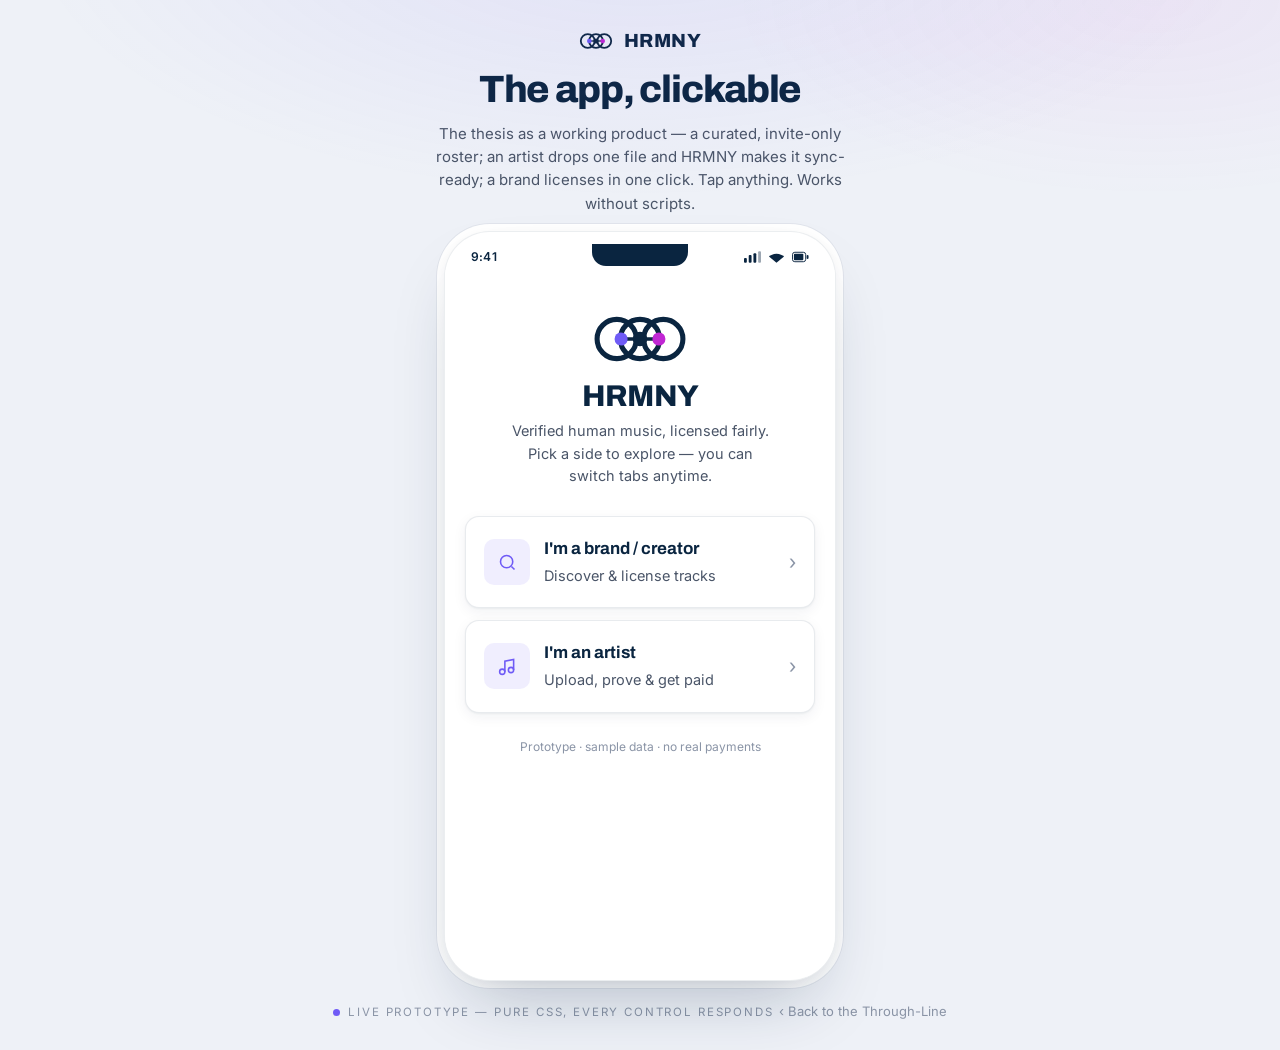
==== commit 6956bbcf: "Reposition site around the sharpened thesis + add artist sync-profile Reframed all three around wher" ====
--- a/app.html
+++ b/app.html
@@ -4,7 +4,7 @@
 <meta charset="utf-8" />
 <meta name="viewport" content="width=device-width, initial-scale=1, viewport-fit=cover" />
 <title>HRMNY · App Demo</title>
-<meta name="description" content="A clickable, no-JS-required prototype of the HRMNY app — discover verified-human tracks, license with live value pricing, upload &amp; verify as an artist, and get paid." />
+<meta name="description" content="A clickable, no-JS-required prototype of the HRMNY app — a curated, invite-only roster, tracks made sync-ready automatically, and one-click licensing for brands. The artist keeps 100%." />
 <link rel="preconnect" href="https://fonts.googleapis.com" />
 <link rel="preconnect" href="https://fonts.gstatic.com" crossorigin />
 <link href="https://fonts.googleapis.com/css2?family=Archivo:wght@500;600;700;800;900&family=Inter:wght@300;400;500;600&display=swap" rel="stylesheet" />
@@ -18,11 +18,11 @@
   <div class="stage-head">
     <a class="brand" href="index.html" style="text-decoration:none"><svg class="logo-mark" viewBox="0 0 132 72" aria-hidden="true"><circle class="ring" cx="34" cy="36" r="27"/><circle class="ring" cx="66" cy="36" r="27"/><circle class="ring" cx="98" cy="36" r="27"/><line x1="40" y1="36" x2="92" y2="36" stroke="currentColor" stroke-width="5"/><circle class="node-l" cx="40" cy="36" r="9"/><circle class="node-c" cx="66" cy="36" r="10"/><circle class="node-r" cx="92" cy="36" r="9"/></svg><b>HRMNY</b></a>
     <h1>The app, clickable</h1>
-    <p>The three pillars as a working product — discover &amp; license verified-human music with live value pricing, upload &amp; prove a track as an artist, and watch the payout land. Tap anything. Works without scripts.</p>
+    <p>The thesis as a working product — a curated, invite-only roster; an artist drops one file and HRMNY makes it sync-ready; a brand licenses in one click. Tap anything. Works without scripts.</p>
   </div>
 
   <div class="phone" id="phone">
-    <div class="state"><input class="vh" type="radio" name="scr" id="scr-launch" checked><input class="vh" type="radio" name="scr" id="scr-discover"><input class="vh" type="radio" name="scr" id="scr-licenses"><input class="vh" type="radio" name="scr" id="scr-studio"><input class="vh" type="radio" name="scr" id="scr-verify"><input class="vh" type="radio" name="scr" id="scr-wallet"><input class="vh" type="radio" name="scr" id="scr-up1"><input class="vh" type="radio" name="scr" id="scr-up2"><input class="vh" type="radio" name="scr" id="scr-up3"><input class="vh" type="radio" name="scr" id="scr-up4"><input class="vh" type="radio" name="scr" id="scr-published"><input class="vh" type="radio" name="scr" id="scr-report"><input class="vh" type="radio" name="scr" id="scr-det-midnight"><input class="vh" type="radio" name="scr" id="scr-co-midnight"><input class="vh" type="radio" name="scr" id="scr-rc-midnight"><input class="vh" type="radio" name="scr" id="scr-det-neon"><input class="vh" type="radio" name="scr" id="scr-co-neon"><input class="vh" type="radio" name="scr" id="scr-rc-neon"><input class="vh" type="radio" name="scr" id="scr-det-bloom"><input class="vh" type="radio" name="scr" id="scr-co-bloom"><input class="vh" type="radio" name="scr" id="scr-rc-bloom"><input class="vh" type="radio" name="scr" id="scr-det-gravity"><input class="vh" type="radio" name="scr" id="scr-co-gravity"><input class="vh" type="radio" name="scr" id="scr-rc-gravity"><input class="vh" type="radio" name="scr" id="scr-det-cranes"><input class="vh" type="radio" name="scr" id="scr-co-cranes"><input class="vh" type="radio" name="scr" id="scr-rc-cranes"><input class="vh" type="radio" name="scr" id="scr-det-cellar"><input class="vh" type="radio" name="scr" id="scr-co-cellar"><input class="vh" type="radio" name="scr" id="scr-rc-cellar"><input class="vh" type="radio" name="scr" id="scr-det-static"><input class="vh" type="radio" name="scr" id="scr-co-static"><input class="vh" type="radio" name="scr" id="scr-rc-static"><input class="vh" type="radio" name="scr" id="scr-lic-midnight"><input class="vh" type="radio" name="scr" id="scr-lic-neon"><input class="vh" type="radio" name="scr" id="scr-lic-bloom"><input class="vh" type="radio" name="scr" id="scr-artist-mara"><input class="vh" type="radio" name="scr" id="scr-artist-koji"><input class="vh" type="radio" name="scr" id="scr-artist-elara"><input class="vh" type="radio" name="scr" id="scr-artist-foley"><input class="vh" type="radio" name="scr" id="scr-artist-wren"><input class="vh" type="radio" name="flt" id="flt-all" checked><input class="vh" type="radio" name="flt" id="flt-fire"><input class="vh" type="radio" name="flt" id="flt-cold"><input class="vh" type="radio" name="sc-midnight" id="sc-midnight-org" checked><input class="vh" type="radio" name="sc-midnight" id="sc-midnight-paid"><input class="vh" type="radio" name="sc-midnight" id="sc-midnight-broad"><input class="vh" type="checkbox" id="ex-midnight"><input class="vh" type="radio" name="sc-neon" id="sc-neon-org" checked><input class="vh" type="radio" name="sc-neon" id="sc-neon-paid"><input class="vh" type="radio" name="sc-neon" id="sc-neon-broad"><input class="vh" type="checkbox" id="ex-neon"><input class="vh" type="radio" name="sc-bloom" id="sc-bloom-org" checked><input class="vh" type="radio" name="sc-bloom" id="sc-bloom-paid"><input class="vh" type="radio" name="sc-bloom" id="sc-bloom-broad"><input class="vh" type="checkbox" id="ex-bloom"><input class="vh" type="radio" name="sc-gravity" id="sc-gravity-org" checked><input class="vh" type="radio" name="sc-gravity" id="sc-gravity-paid"><input class="vh" type="radio" name="sc-gravity" id="sc-gravity-broad"><input class="vh" type="radio" name="sc-cranes" id="sc-cranes-org" checked><input class="vh" type="radio" name="sc-cranes" id="sc-cranes-paid"><input class="vh" type="radio" name="sc-cranes" id="sc-cranes-broad"><input class="vh" type="checkbox" id="ex-cranes"><input class="vh" type="radio" name="sc-cellar" id="sc-cellar-org" checked><input class="vh" type="radio" name="sc-cellar" id="sc-cellar-paid"><input class="vh" type="radio" name="sc-cellar" id="sc-cellar-broad"><input class="vh" type="checkbox" id="ex-cellar"><input class="vh" type="radio" name="sc-static" id="sc-static-org" checked><input class="vh" type="radio" name="sc-static" id="sc-static-paid"><input class="vh" type="radio" name="sc-static" id="sc-static-broad"><input class="vh" type="checkbox" id="dl-midnight"><input class="vh" type="checkbox" id="dl-neon"><input class="vh" type="checkbox" id="dl-bloom"><input class="vh" type="checkbox" id="pay-sent"></div>
+    <div class="state"><input class="vh" type="radio" name="scr" id="scr-launch" checked><input class="vh" type="radio" name="scr" id="scr-discover"><input class="vh" type="radio" name="scr" id="scr-licenses"><input class="vh" type="radio" name="scr" id="scr-studio"><input class="vh" type="radio" name="scr" id="scr-verify"><input class="vh" type="radio" name="scr" id="scr-wallet"><input class="vh" type="radio" name="scr" id="scr-up1"><input class="vh" type="radio" name="scr" id="scr-up2"><input class="vh" type="radio" name="scr" id="scr-up3"><input class="vh" type="radio" name="scr" id="scr-up4"><input class="vh" type="radio" name="scr" id="scr-published"><input class="vh" type="radio" name="scr" id="scr-report"><input class="vh" type="radio" name="scr" id="scr-det-midnight"><input class="vh" type="radio" name="scr" id="scr-co-midnight"><input class="vh" type="radio" name="scr" id="scr-rc-midnight"><input class="vh" type="radio" name="scr" id="scr-det-neon"><input class="vh" type="radio" name="scr" id="scr-co-neon"><input class="vh" type="radio" name="scr" id="scr-rc-neon"><input class="vh" type="radio" name="scr" id="scr-det-bloom"><input class="vh" type="radio" name="scr" id="scr-co-bloom"><input class="vh" type="radio" name="scr" id="scr-rc-bloom"><input class="vh" type="radio" name="scr" id="scr-det-gravity"><input class="vh" type="radio" name="scr" id="scr-co-gravity"><input class="vh" type="radio" name="scr" id="scr-rc-gravity"><input class="vh" type="radio" name="scr" id="scr-det-cranes"><input class="vh" type="radio" name="scr" id="scr-co-cranes"><input class="vh" type="radio" name="scr" id="scr-rc-cranes"><input class="vh" type="radio" name="scr" id="scr-det-cellar"><input class="vh" type="radio" name="scr" id="scr-co-cellar"><input class="vh" type="radio" name="scr" id="scr-rc-cellar"><input class="vh" type="radio" name="scr" id="scr-det-static"><input class="vh" type="radio" name="scr" id="scr-co-static"><input class="vh" type="radio" name="scr" id="scr-rc-static"><input class="vh" type="radio" name="scr" id="scr-lic-midnight"><input class="vh" type="radio" name="scr" id="scr-lic-neon"><input class="vh" type="radio" name="scr" id="scr-lic-bloom"><input class="vh" type="radio" name="scr" id="scr-artist-mara"><input class="vh" type="radio" name="scr" id="scr-artist-koji"><input class="vh" type="radio" name="scr" id="scr-artist-elara"><input class="vh" type="radio" name="scr" id="scr-artist-foley"><input class="vh" type="radio" name="scr" id="scr-artist-wren"><input class="vh" type="radio" name="flt" id="flt-all" checked><input class="vh" type="radio" name="flt" id="flt-fire"><input class="vh" type="radio" name="flt" id="flt-cold"><input class="vh" type="radio" name="sc-midnight" id="sc-midnight-org" checked><input class="vh" type="radio" name="sc-midnight" id="sc-midnight-paid"><input class="vh" type="radio" name="sc-midnight" id="sc-midnight-broad"><input class="vh" type="checkbox" id="ex-midnight"><input class="vh" type="radio" name="sc-neon" id="sc-neon-org" checked><input class="vh" type="radio" name="sc-neon" id="sc-neon-paid"><input class="vh" type="radio" name="sc-neon" id="sc-neon-broad"><input class="vh" type="checkbox" id="ex-neon"><input class="vh" type="radio" name="sc-bloom" id="sc-bloom-org" checked><input class="vh" type="radio" name="sc-bloom" id="sc-bloom-paid"><input class="vh" type="radio" name="sc-bloom" id="sc-bloom-broad"><input class="vh" type="checkbox" id="ex-bloom"><input class="vh" type="radio" name="sc-gravity" id="sc-gravity-org" checked><input class="vh" type="radio" name="sc-gravity" id="sc-gravity-paid"><input class="vh" type="radio" name="sc-gravity" id="sc-gravity-broad"><input class="vh" type="radio" name="sc-cranes" id="sc-cranes-org" checked><input class="vh" type="radio" name="sc-cranes" id="sc-cranes-paid"><input class="vh" type="radio" name="sc-cranes" id="sc-cranes-broad"><input class="vh" type="checkbox" id="ex-cranes"><input class="vh" type="radio" name="sc-cellar" id="sc-cellar-org" checked><input class="vh" type="radio" name="sc-cellar" id="sc-cellar-paid"><input class="vh" type="radio" name="sc-cellar" id="sc-cellar-broad"><input class="vh" type="checkbox" id="ex-cellar"><input class="vh" type="radio" name="sc-static" id="sc-static-org" checked><input class="vh" type="radio" name="sc-static" id="sc-static-paid"><input class="vh" type="radio" name="sc-static" id="sc-static-broad"><input class="vh" type="checkbox" id="dl-midnight"><input class="vh" type="checkbox" id="dl-neon"><input class="vh" type="checkbox" id="dl-bloom"><input class="vh" type="checkbox" id="pay-sent"><input class="vh" type="checkbox" id="share-copied"></div>
     <div class="notch"></div>
     <div class="statusbar"><span>9:41</span><span class="sb-icons">
       <svg viewBox="0 0 18 12" aria-hidden="true"><rect x="0" y="7" width="3" height="5" rx="1" fill="currentColor"/><rect x="5" y="4" width="3" height="8" rx="1" fill="currentColor"/><rect x="10" y="2" width="3" height="10" rx="1" fill="currentColor"/><rect x="15" y="0" width="3" height="12" rx="1" fill="currentColor" opacity=".4"/></svg>
@@ -34,7 +34,7 @@
 
     <div class="screens">
 <section class="screen bare" data-screen="launch"><div style="text-align:center;padding:18px 4px 6px"><svg class="logo-mark" viewBox="0 0 132 72" aria-hidden="true" style="width:96px;height:62px;color:var(--ink);margin:0 auto 10px;display:block"><circle class="ring" cx="34" cy="36" r="27"/><circle class="ring" cx="66" cy="36" r="27"/><circle class="ring" cx="98" cy="36" r="27"/><line x1="40" y1="36" x2="92" y2="36" stroke="currentColor" stroke-width="5"/><circle class="node-l" cx="40" cy="36" r="9"/><circle class="node-c" cx="66" cy="36" r="10"/><circle class="node-r" cx="92" cy="36" r="9"/></svg><div class="s-title" style="font-size:30px">HRMNY</div><p class="s-sub" style="max-width:30ch;margin:8px auto 0">Verified human music, licensed fairly. Pick a side to explore — you can switch tabs anytime.</p></div><div style="margin-top:22px"><label class="acard rolecard" for="scr-discover"><span class="rc-ic"><svg viewBox="0 0 24 24"><circle cx="11" cy="11" r="7"/><path d="m20 20-3.5-3.5"/></svg></span><span class="rc-mid"><span class="rc-t">I'm a brand / creator</span><span class="s-sub" style="margin-top:3px">Discover & license tracks</span></span><span class="rc-arr">›</span></label><label class="acard rolecard" for="scr-studio"><span class="rc-ic"><svg viewBox="0 0 24 24"><path d="M9 18V6l10-2v12"/><circle cx="6" cy="18" r="3"/><circle cx="16" cy="16" r="3"/></svg></span><span class="rc-mid"><span class="rc-t">I'm an artist</span><span class="s-sub" style="margin-top:3px">Upload, prove & get paid</span></span><span class="rc-arr">›</span></label></div><p class="note-line" style="text-align:center;margin-top:24px">Prototype · sample data · no real payments</p></section>
-<section class="screen" data-screen="discover"><div class="eyebrow">For brands &amp; creators</div><div class="s-title">Discover</div><p class="s-sub">Every track here is humans-only and provably so. License before it heats up.</p><div class="searchbar"><span class="sb-ic"><svg viewBox="0 0 24 24" aria-hidden="true"><circle cx="11" cy="11" r="7"/><path d="m20 20-3.5-3.5"/></svg></span><input type="search" class="search-input" data-search-input placeholder="Search a track, artist, or key…" aria-label="Search tracks"><label class="sb-clear" data-search-clear hidden>✕</label></div><div class="chips"><label class="fchip" for="flt-all" data-f="all">All</label><label class="fchip" for="flt-fire" data-f="fire">Heating up</label><label class="fchip" for="flt-cold" data-f="cold">New &amp; cold</label></div><div class="feed" data-feed><label class="tcard" for="scr-det-midnight" data-cat="fire" data-search="midnight drive mara vance f♯ min"><span class="tart"><svg class="cover" viewBox="0 0 100 100" preserveAspectRatio="xMidYMid meet" aria-hidden="true"><defs><radialGradient id="cmidnightg" cx="36%" cy="30%" r="64%"><stop offset="0" stop-color="#e6a8ff"/><stop offset="0.4" stop-color="#c050f0"/><stop offset="1" stop-color="#3c0f4e"/></radialGradient><pattern id="cmidnighth" width="2.6" height="2.6" patternUnits="userSpaceOnUse"><circle cx="1.3" cy="1.3" r="0.82" fill="#000"/></pattern><clipPath id="cmidnightc"><circle cx="50" cy="50" r="41"/></clipPath></defs><g transform="rotate(-1.0 50 50)"><path d="M94.7,50.0 L91.9,59.6 L90.6,69.6 L82.8,76.2 L76.1,82.7 L69.5,90.6 L59.7,92.4 L50.0,94.4 L40.0,93.9 L31.5,88.4 L24.0,82.6 L16.6,76.6 L9.3,69.6 L5.6,60.1 L3.8,50.0 L9.2,40.7 L8.8,30.2 L14.8,21.9 L21.5,14.3 L30.7,10.0 L40.2,6.9 L50.0,6.9 L59.6,8.1 L68.5,11.7 L77.6,15.4 L86.0,21.3 L91.1,30.2 L95.0,39.7 Z" fill="#ddd5e6"/><circle cx="50" cy="50" r="41" fill="#c050f0"/><circle cx="50" cy="50" r="41" fill="url(#cmidnightg)"/><g clip-path="url(#cmidnightc)"><rect width="100" height="100" fill="url(#cmidnighth)" opacity="0.2"/><circle cx="50" cy="50" r="14" fill="none" stroke="#000" stroke-opacity="0.13" stroke-width="0.5"/><circle cx="50" cy="50" r="20" fill="none" stroke="#000" stroke-opacity="0.13" stroke-width="0.5"/><circle cx="50" cy="50" r="26" fill="none" stroke="#000" stroke-opacity="0.13" stroke-width="0.5"/><circle cx="50" cy="50" r="32" fill="none" stroke="#000" stroke-opacity="0.13" stroke-width="0.5"/><circle cx="50" cy="50" r="38" fill="none" stroke="#000" stroke-opacity="0.13" stroke-width="0.5"/><path d="M8 2 L38 -6 L70 96 L40 100 Z" fill="#fff" opacity="0.08"/></g><circle cx="50" cy="50" r="41" fill="none" stroke="#000" stroke-opacity="0.4" stroke-width="1.4"/><circle cx="50" cy="50" r="10" fill="#e6a8ff"/><circle cx="50" cy="50" r="10" fill="#000" fill-opacity="0.12"/><circle cx="50" cy="50" r="1.8" fill="#0c0a12"/></g></svg></span><span class="tmeta"><span class="tt">Midnight Drive</span><span class="ta">Mara Vance</span><span class="trow"><span class="vbadge"><span class="vdot"></span>Human</span><span class="mom-chip" data-m="hot">Hot · 78</span></span></span><span class="tprice"><span class="pf">from</span><span class="pv">$209</span></span></label><label class="tcard" for="scr-det-neon" data-cat="fire" data-search="neon tide koji a min"><span class="tart"><svg class="cover" viewBox="0 0 100 100" preserveAspectRatio="xMidYMid meet" aria-hidden="true"><defs><radialGradient id="cneong" cx="36%" cy="30%" r="64%"><stop offset="0" stop-color="#e6a8ff"/><stop offset="0.4" stop-color="#c050f0"/><stop offset="1" stop-color="#3c0f4e"/></radialGradient><pattern id="cneonh" width="2.6" height="2.6" patternUnits="userSpaceOnUse"><circle cx="1.3" cy="1.3" r="0.82" fill="#000"/></pattern><clipPath id="cneonc"><circle cx="50" cy="50" r="41"/></clipPath></defs><g transform="rotate(-5.3 50 50)"><path d="M96.4,50.0 L92.1,59.6 L91.2,69.8 L85.8,78.6 L76.7,83.5 L68.3,88.0 L59.3,90.6 L50.0,94.1 L40.3,92.6 L31.7,88.0 L22.8,84.1 L16.5,76.7 L11.5,68.5 L6.3,60.0 L5.5,50.0 L4.8,39.7 L10.0,30.7 L15.9,22.8 L21.7,14.5 L31.3,11.1 L39.9,5.8 L50.0,5.2 L59.6,8.0 L69.8,8.8 L76.4,16.9 L83.6,23.2 L90.9,30.3 L93.0,40.2 Z" fill="#ddd5e6"/><circle cx="50" cy="50" r="41" fill="#c050f0"/><circle cx="50" cy="50" r="41" fill="url(#cneong)"/><g clip-path="url(#cneonc)"><rect width="100" height="100" fill="url(#cneonh)" opacity="0.2"/><circle cx="50" cy="50" r="14" fill="none" stroke="#000" stroke-opacity="0.13" stroke-width="0.5"/><circle cx="50" cy="50" r="20" fill="none" stroke="#000" stroke-opacity="0.13" stroke-width="0.5"/><circle cx="50" cy="50" r="26" fill="none" stroke="#000" stroke-opacity="0.13" stroke-width="0.5"/><circle cx="50" cy="50" r="32" fill="none" stroke="#000" stroke-opacity="0.13" stroke-width="0.5"/><circle cx="50" cy="50" r="38" fill="none" stroke="#000" stroke-opacity="0.13" stroke-width="0.5"/><path d="M8 2 L38 -6 L70 96 L40 100 Z" fill="#fff" opacity="0.08"/></g><circle cx="50" cy="50" r="41" fill="none" stroke="#000" stroke-opacity="0.4" stroke-width="1.4"/><circle cx="50" cy="50" r="10" fill="#e6a8ff"/><circle cx="50" cy="50" r="10" fill="#000" fill-opacity="0.12"/><circle cx="50" cy="50" r="1.8" fill="#0c0a12"/></g></svg></span><span class="tmeta"><span class="tt">Neon Tide</span><span class="ta">KOJI</span><span class="trow"><span class="vbadge"><span class="vdot"></span>Human</span><span class="mom-chip" data-m="fire">On Fire · 94</span></span></span><span class="tprice"><span class="pf">from</span><span class="pv">$288</span></span></label><label class="tcard" for="scr-det-bloom" data-cat="mid" data-search="slow bloom elara c maj"><span class="tart"><svg class="cover" viewBox="0 0 100 100" preserveAspectRatio="xMidYMid meet" aria-hidden="true"><defs><radialGradient id="cbloomg" cx="36%" cy="30%" r="64%"><stop offset="0" stop-color="#b591f7"/><stop offset="0.4" stop-color="#7c3aed"/><stop offset="1" stop-color="#241043"/></radialGradient><pattern id="cbloomh" width="2.6" height="2.6" patternUnits="userSpaceOnUse"><circle cx="1.3" cy="1.3" r="0.82" fill="#000"/></pattern><clipPath id="cbloomc"><circle cx="50" cy="50" r="41"/></clipPath></defs><g transform="rotate(5.9 50 50)"><path d="M92.3,50.0 L92.4,59.7 L87.7,68.2 L85.7,78.5 L77.3,84.3 L70.0,91.6 L60.3,95.3 L50.0,94.3 L40.4,92.2 L29.8,91.9 L21.3,86.0 L14.8,78.1 L8.5,70.0 L5.1,60.2 L3.5,50.0 L5.4,39.8 L10.1,30.8 L14.7,21.8 L21.7,14.5 L31.4,11.4 L40.5,8.6 L50.0,6.5 L60.2,5.3 L69.6,9.3 L77.6,15.4 L83.8,23.0 L87.5,31.9 L90.5,40.8 Z" fill="#ddd5e6"/><circle cx="50" cy="50" r="41" fill="#7c3aed"/><circle cx="50" cy="50" r="41" fill="url(#cbloomg)"/><g clip-path="url(#cbloomc)"><rect width="100" height="100" fill="url(#cbloomh)" opacity="0.2"/><circle cx="50" cy="50" r="14" fill="none" stroke="#000" stroke-opacity="0.13" stroke-width="0.5"/><circle cx="50" cy="50" r="20" fill="none" stroke="#000" stroke-opacity="0.13" stroke-width="0.5"/><circle cx="50" cy="50" r="26" fill="none" stroke="#000" stroke-opacity="0.13" stroke-width="0.5"/><circle cx="50" cy="50" r="32" fill="none" stroke="#000" stroke-opacity="0.13" stroke-width="0.5"/><circle cx="50" cy="50" r="38" fill="none" stroke="#000" stroke-opacity="0.13" stroke-width="0.5"/><path d="M8 2 L38 -6 L70 96 L40 100 Z" fill="#fff" opacity="0.08"/></g><circle cx="50" cy="50" r="41" fill="none" stroke="#000" stroke-opacity="0.4" stroke-width="1.4"/><circle cx="50" cy="50" r="10" fill="#b591f7"/><circle cx="50" cy="50" r="10" fill="#000" fill-opacity="0.12"/><circle cx="50" cy="50" r="1.8" fill="#0c0a12"/></g></svg></span><span class="tmeta"><span class="tt">Slow Bloom</span><span class="ta">Elara</span><span class="trow"><span class="vbadge"><span class="vdot"></span>Human</span><span class="mom-chip" data-m="warm">Warm · 54</span></span></span><span class="tprice"><span class="pf">from</span><span class="pv">$140</span></span></label><label class="tcard" for="scr-det-gravity" data-cat="cold" data-search="gravity sells the foley d min"><span class="tart"><svg class="cover" viewBox="0 0 100 100" preserveAspectRatio="xMidYMid meet" aria-hidden="true"><defs><radialGradient id="cgravityg" cx="36%" cy="30%" r="64%"><stop offset="0" stop-color="#e6a8ff"/><stop offset="0.4" stop-color="#c050f0"/><stop offset="1" stop-color="#3c0f4e"/></radialGradient><pattern id="cgravityh" width="2.6" height="2.6" patternUnits="userSpaceOnUse"><circle cx="1.3" cy="1.3" r="0.82" fill="#000"/></pattern><clipPath id="cgravityc"><circle cx="50" cy="50" r="41"/></clipPath></defs><g transform="rotate(-4.7 50 50)"><path d="M95.6,50.0 L91.5,59.5 L88.0,68.3 L84.0,77.1 L76.0,82.6 L68.3,88.0 L59.7,92.3 L50.0,95.9 L40.6,91.2 L30.2,91.1 L23.9,82.7 L16.6,76.6 L9.2,69.7 L6.4,60.0 L6.8,50.0 L6.8,40.1 L8.2,29.9 L16.3,23.2 L23.0,16.1 L31.1,10.7 L40.0,6.3 L50.0,4.0 L60.0,6.0 L69.0,10.5 L76.9,16.3 L84.4,22.5 L90.1,30.7 L92.3,40.3 Z" fill="#ddd5e6"/><circle cx="50" cy="50" r="41" fill="#c050f0"/><circle cx="50" cy="50" r="41" fill="url(#cgravityg)"/><g clip-path="url(#cgravityc)"><rect width="100" height="100" fill="url(#cgravityh)" opacity="0.2"/><circle cx="50" cy="50" r="14" fill="none" stroke="#000" stroke-opacity="0.13" stroke-width="0.5"/><circle cx="50" cy="50" r="20" fill="none" stroke="#000" stroke-opacity="0.13" stroke-width="0.5"/><circle cx="50" cy="50" r="26" fill="none" stroke="#000" stroke-opacity="0.13" stroke-width="0.5"/><circle cx="50" cy="50" r="32" fill="none" stroke="#000" stroke-opacity="0.13" stroke-width="0.5"/><circle cx="50" cy="50" r="38" fill="none" stroke="#000" stroke-opacity="0.13" stroke-width="0.5"/><path d="M8 2 L38 -6 L70 96 L40 100 Z" fill="#fff" opacity="0.08"/></g><circle cx="50" cy="50" r="41" fill="none" stroke="#000" stroke-opacity="0.4" stroke-width="1.4"/><circle cx="50" cy="50" r="10" fill="#e6a8ff"/><circle cx="50" cy="50" r="10" fill="#000" fill-opacity="0.12"/><circle cx="50" cy="50" r="1.8" fill="#0c0a12"/></g></svg></span><span class="tmeta"><span class="tt">Gravity Sells</span><span class="ta">The Foley</span><span class="trow"><span class="vbadge"><span class="vdot"></span>Human</span><span class="mom-chip" data-m="cool">Cool · 30</span></span></span><span class="tprice"><span class="pf">from</span><span class="pv">$152</span></span></label><label class="tcard" for="scr-det-cranes" data-cat="cold" data-search="paper cranes mara vance g maj"><span class="tart"><svg class="cover" viewBox="0 0 100 100" preserveAspectRatio="xMidYMid meet" aria-hidden="true"><defs><radialGradient id="ccranesg" cx="36%" cy="30%" r="64%"><stop offset="0" stop-color="#b591f7"/><stop offset="0.4" stop-color="#7c3aed"/><stop offset="1" stop-color="#241043"/></radialGradient><pattern id="ccranesh" width="2.6" height="2.6" patternUnits="userSpaceOnUse"><circle cx="1.3" cy="1.3" r="0.82" fill="#000"/></pattern><clipPath id="ccranesc"><circle cx="50" cy="50" r="41"/></clipPath></defs><g transform="rotate(-0.1 50 50)"><path d="M93.4,50.0 L90.9,59.3 L88.5,68.5 L85.3,78.1 L77.3,84.2 L68.4,88.1 L59.9,93.5 L50.0,95.9 L40.2,92.9 L30.6,90.3 L22.0,85.1 L14.3,78.5 L12.5,68.1 L7.0,59.8 L4.4,50.0 L5.5,39.8 L9.8,30.6 L13.7,21.1 L23.5,16.7 L30.1,8.6 L40.2,7.1 L50.0,4.8 L60.2,5.3 L69.5,9.6 L77.6,15.3 L85.1,22.0 L91.2,30.2 L92.9,40.2 Z" fill="#ddd5e6"/><circle cx="50" cy="50" r="41" fill="#7c3aed"/><circle cx="50" cy="50" r="41" fill="url(#ccranesg)"/><g clip-path="url(#ccranesc)"><rect width="100" height="100" fill="url(#ccranesh)" opacity="0.2"/><circle cx="50" cy="50" r="14" fill="none" stroke="#000" stroke-opacity="0.13" stroke-width="0.5"/><circle cx="50" cy="50" r="20" fill="none" stroke="#000" stroke-opacity="0.13" stroke-width="0.5"/><circle cx="50" cy="50" r="26" fill="none" stroke="#000" stroke-opacity="0.13" stroke-width="0.5"/><circle cx="50" cy="50" r="32" fill="none" stroke="#000" stroke-opacity="0.13" stroke-width="0.5"/><circle cx="50" cy="50" r="38" fill="none" stroke="#000" stroke-opacity="0.13" stroke-width="0.5"/><path d="M8 2 L38 -6 L70 96 L40 100 Z" fill="#fff" opacity="0.08"/></g><circle cx="50" cy="50" r="41" fill="none" stroke="#000" stroke-opacity="0.4" stroke-width="1.4"/><circle cx="50" cy="50" r="10" fill="#b591f7"/><circle cx="50" cy="50" r="10" fill="#000" fill-opacity="0.12"/><circle cx="50" cy="50" r="1.8" fill="#0c0a12"/></g></svg></span><span class="tmeta"><span class="tt">Paper Cranes</span><span class="ta">Mara Vance</span><span class="trow"><span class="vbadge"><span class="vdot"></span>Human</span><span class="mom-chip" data-m="cold">Cold · 10</span></span></span><span class="tprice"><span class="pf">from</span><span class="pv">$120</span></span></label><label class="tcard" for="scr-det-cellar" data-cat="mid" data-search="cellar door mara vance e min"><span class="tart"><svg class="cover" viewBox="0 0 100 100" preserveAspectRatio="xMidYMid meet" aria-hidden="true"><defs><radialGradient id="ccellarg" cx="36%" cy="30%" r="64%"><stop offset="0" stop-color="#e6a8ff"/><stop offset="0.4" stop-color="#c050f0"/><stop offset="1" stop-color="#3c0f4e"/></radialGradient><pattern id="ccellarh" width="2.6" height="2.6" patternUnits="userSpaceOnUse"><circle cx="1.3" cy="1.3" r="0.82" fill="#000"/></pattern><clipPath id="ccellarc"><circle cx="50" cy="50" r="41"/></clipPath></defs><g transform="rotate(3.4 50 50)"><path d="M94.1,50.0 L92.4,59.7 L90.5,69.5 L85.6,78.4 L76.8,83.6 L69.0,89.5 L59.7,92.3 L50.0,96.0 L39.7,95.0 L30.3,91.0 L23.1,83.8 L15.7,77.3 L11.3,68.6 L6.2,60.0 L8.3,50.0 L7.2,40.2 L12.0,31.7 L15.8,22.8 L23.8,17.2 L30.2,8.9 L39.8,5.4 L50.0,4.2 L59.8,6.9 L69.1,10.3 L76.2,17.1 L84.3,22.7 L91.8,29.9 L92.9,40.2 Z" fill="#ddd5e6"/><circle cx="50" cy="50" r="41" fill="#c050f0"/><circle cx="50" cy="50" r="41" fill="url(#ccellarg)"/><g clip-path="url(#ccellarc)"><rect width="100" height="100" fill="url(#ccellarh)" opacity="0.2"/><circle cx="50" cy="50" r="14" fill="none" stroke="#000" stroke-opacity="0.13" stroke-width="0.5"/><circle cx="50" cy="50" r="20" fill="none" stroke="#000" stroke-opacity="0.13" stroke-width="0.5"/><circle cx="50" cy="50" r="26" fill="none" stroke="#000" stroke-opacity="0.13" stroke-width="0.5"/><circle cx="50" cy="50" r="32" fill="none" stroke="#000" stroke-opacity="0.13" stroke-width="0.5"/><circle cx="50" cy="50" r="38" fill="none" stroke="#000" stroke-opacity="0.13" stroke-width="0.5"/><path d="M8 2 L38 -6 L70 96 L40 100 Z" fill="#fff" opacity="0.08"/></g><circle cx="50" cy="50" r="41" fill="none" stroke="#000" stroke-opacity="0.4" stroke-width="1.4"/><circle cx="50" cy="50" r="10" fill="#e6a8ff"/><circle cx="50" cy="50" r="10" fill="#000" fill-opacity="0.12"/><circle cx="50" cy="50" r="1.8" fill="#0c0a12"/></g></svg></span><span class="tmeta"><span class="tt">Cellar Door</span><span class="ta">Mara Vance</span><span class="trow"><span class="vbadge"><span class="vdot"></span>Human</span><span class="mom-chip" data-m="warm">Warm · 54</span></span></span><span class="tprice"><span class="pf">from</span><span class="pv">$172</span></span></label><label class="tcard" for="scr-det-static" data-cat="cold" data-search="static bloom wren b min"><span class="tart"><svg class="cover" viewBox="0 0 100 100" preserveAspectRatio="xMidYMid meet" aria-hidden="true"><defs><radialGradient id="cstaticg" cx="36%" cy="30%" r="64%"><stop offset="0" stop-color="#b591f7"/><stop offset="0.4" stop-color="#7c3aed"/><stop offset="1" stop-color="#241043"/></radialGradient><pattern id="cstatich" width="2.6" height="2.6" patternUnits="userSpaceOnUse"><circle cx="1.3" cy="1.3" r="0.82" fill="#000"/></pattern><clipPath id="cstaticc"><circle cx="50" cy="50" r="41"/></clipPath></defs><g transform="rotate(-0.5 50 50)"><path d="M93.5,50.0 L91.9,59.6 L90.6,69.5 L85.5,78.3 L76.9,83.8 L69.6,90.6 L59.4,91.3 L50.0,94.1 L40.0,94.0 L30.7,90.1 L22.6,84.4 L16.8,76.5 L12.3,68.2 L5.9,60.1 L6.1,50.0 L6.7,40.1 L11.6,31.5 L14.6,21.7 L22.7,15.7 L30.0,8.5 L40.3,7.5 L50.0,7.9 L59.3,9.1 L68.9,10.7 L76.3,17.0 L83.2,23.5 L90.5,30.5 L95.3,39.7 Z" fill="#ddd5e6"/><circle cx="50" cy="50" r="41" fill="#7c3aed"/><circle cx="50" cy="50" r="41" fill="url(#cstaticg)"/><g clip-path="url(#cstaticc)"><rect width="100" height="100" fill="url(#cstatich)" opacity="0.2"/><circle cx="50" cy="50" r="14" fill="none" stroke="#000" stroke-opacity="0.13" stroke-width="0.5"/><circle cx="50" cy="50" r="20" fill="none" stroke="#000" stroke-opacity="0.13" stroke-width="0.5"/><circle cx="50" cy="50" r="26" fill="none" stroke="#000" stroke-opacity="0.13" stroke-width="0.5"/><circle cx="50" cy="50" r="32" fill="none" stroke="#000" stroke-opacity="0.13" stroke-width="0.5"/><circle cx="50" cy="50" r="38" fill="none" stroke="#000" stroke-opacity="0.13" stroke-width="0.5"/><path d="M8 2 L38 -6 L70 96 L40 100 Z" fill="#fff" opacity="0.08"/></g><circle cx="50" cy="50" r="41" fill="none" stroke="#000" stroke-opacity="0.4" stroke-width="1.4"/><circle cx="50" cy="50" r="10" fill="#b591f7"/><circle cx="50" cy="50" r="10" fill="#000" fill-opacity="0.12"/><circle cx="50" cy="50" r="1.8" fill="#0c0a12"/></g></svg></span><span class="tmeta"><span class="tt">Static Bloom</span><span class="ta">Wren</span><span class="trow"><span class="vbadge"><span class="vdot"></span>Human</span><span class="mom-chip" data-m="cold">Cold · 10</span></span></span><span class="tprice"><span class="pf">from</span><span class="pv">$96</span></span></label><div class="empty" data-no-results hidden>No tracks match your search.</div></div></section>
+<section class="screen" data-screen="discover"><div class="eyebrow">For brands &amp; creators</div><div class="s-title">Discover</div><p class="s-sub">An invite-only roster of real artists. Every track is sync-ready and clears in one click — no agency, no waiting.</p><div class="searchbar"><span class="sb-ic"><svg viewBox="0 0 24 24" aria-hidden="true"><circle cx="11" cy="11" r="7"/><path d="m20 20-3.5-3.5"/></svg></span><input type="search" class="search-input" data-search-input placeholder="Search a track, artist, or key…" aria-label="Search tracks"><label class="sb-clear" data-search-clear hidden>✕</label></div><div class="chips"><label class="fchip" for="flt-all" data-f="all">All</label><label class="fchip" for="flt-fire" data-f="fire">Heating up</label><label class="fchip" for="flt-cold" data-f="cold">New &amp; cold</label></div><div class="feed" data-feed><label class="tcard" for="scr-det-midnight" data-cat="fire" data-search="midnight drive mara vance f♯ min"><span class="tart"><svg class="cover" viewBox="0 0 100 100" preserveAspectRatio="xMidYMid meet" aria-hidden="true"><defs><radialGradient id="cmidnightg" cx="36%" cy="30%" r="64%"><stop offset="0" stop-color="#e6a8ff"/><stop offset="0.4" stop-color="#c050f0"/><stop offset="1" stop-color="#3c0f4e"/></radialGradient><pattern id="cmidnighth" width="2.6" height="2.6" patternUnits="userSpaceOnUse"><circle cx="1.3" cy="1.3" r="0.82" fill="#000"/></pattern><clipPath id="cmidnightc"><circle cx="50" cy="50" r="41"/></clipPath></defs><g transform="rotate(-1.0 50 50)"><path d="M94.7,50.0 L91.9,59.6 L90.6,69.6 L82.8,76.2 L76.1,82.7 L69.5,90.6 L59.7,92.4 L50.0,94.4 L40.0,93.9 L31.5,88.4 L24.0,82.6 L16.6,76.6 L9.3,69.6 L5.6,60.1 L3.8,50.0 L9.2,40.7 L8.8,30.2 L14.8,21.9 L21.5,14.3 L30.7,10.0 L40.2,6.9 L50.0,6.9 L59.6,8.1 L68.5,11.7 L77.6,15.4 L86.0,21.3 L91.1,30.2 L95.0,39.7 Z" fill="#ddd5e6"/><circle cx="50" cy="50" r="41" fill="#c050f0"/><circle cx="50" cy="50" r="41" fill="url(#cmidnightg)"/><g clip-path="url(#cmidnightc)"><rect width="100" height="100" fill="url(#cmidnighth)" opacity="0.2"/><circle cx="50" cy="50" r="14" fill="none" stroke="#000" stroke-opacity="0.13" stroke-width="0.5"/><circle cx="50" cy="50" r="20" fill="none" stroke="#000" stroke-opacity="0.13" stroke-width="0.5"/><circle cx="50" cy="50" r="26" fill="none" stroke="#000" stroke-opacity="0.13" stroke-width="0.5"/><circle cx="50" cy="50" r="32" fill="none" stroke="#000" stroke-opacity="0.13" stroke-width="0.5"/><circle cx="50" cy="50" r="38" fill="none" stroke="#000" stroke-opacity="0.13" stroke-width="0.5"/><path d="M8 2 L38 -6 L70 96 L40 100 Z" fill="#fff" opacity="0.08"/></g><circle cx="50" cy="50" r="41" fill="none" stroke="#000" stroke-opacity="0.4" stroke-width="1.4"/><circle cx="50" cy="50" r="10" fill="#e6a8ff"/><circle cx="50" cy="50" r="10" fill="#000" fill-opacity="0.12"/><circle cx="50" cy="50" r="1.8" fill="#0c0a12"/></g></svg></span><span class="tmeta"><span class="tt">Midnight Drive</span><span class="ta">Mara Vance</span><span class="trow"><span class="vbadge"><span class="vdot"></span>Human</span><span class="mom-chip" data-m="hot">Hot · 78</span></span></span><span class="tprice"><span class="pf">from</span><span class="pv">$209</span></span></label><label class="tcard" for="scr-det-neon" data-cat="fire" data-search="neon tide koji a min"><span class="tart"><svg class="cover" viewBox="0 0 100 100" preserveAspectRatio="xMidYMid meet" aria-hidden="true"><defs><radialGradient id="cneong" cx="36%" cy="30%" r="64%"><stop offset="0" stop-color="#e6a8ff"/><stop offset="0.4" stop-color="#c050f0"/><stop offset="1" stop-color="#3c0f4e"/></radialGradient><pattern id="cneonh" width="2.6" height="2.6" patternUnits="userSpaceOnUse"><circle cx="1.3" cy="1.3" r="0.82" fill="#000"/></pattern><clipPath id="cneonc"><circle cx="50" cy="50" r="41"/></clipPath></defs><g transform="rotate(-5.3 50 50)"><path d="M96.4,50.0 L92.1,59.6 L91.2,69.8 L85.8,78.6 L76.7,83.5 L68.3,88.0 L59.3,90.6 L50.0,94.1 L40.3,92.6 L31.7,88.0 L22.8,84.1 L16.5,76.7 L11.5,68.5 L6.3,60.0 L5.5,50.0 L4.8,39.7 L10.0,30.7 L15.9,22.8 L21.7,14.5 L31.3,11.1 L39.9,5.8 L50.0,5.2 L59.6,8.0 L69.8,8.8 L76.4,16.9 L83.6,23.2 L90.9,30.3 L93.0,40.2 Z" fill="#ddd5e6"/><circle cx="50" cy="50" r="41" fill="#c050f0"/><circle cx="50" cy="50" r="41" fill="url(#cneong)"/><g clip-path="url(#cneonc)"><rect width="100" height="100" fill="url(#cneonh)" opacity="0.2"/><circle cx="50" cy="50" r="14" fill="none" stroke="#000" stroke-opacity="0.13" stroke-width="0.5"/><circle cx="50" cy="50" r="20" fill="none" stroke="#000" stroke-opacity="0.13" stroke-width="0.5"/><circle cx="50" cy="50" r="26" fill="none" stroke="#000" stroke-opacity="0.13" stroke-width="0.5"/><circle cx="50" cy="50" r="32" fill="none" stroke="#000" stroke-opacity="0.13" stroke-width="0.5"/><circle cx="50" cy="50" r="38" fill="none" stroke="#000" stroke-opacity="0.13" stroke-width="0.5"/><path d="M8 2 L38 -6 L70 96 L40 100 Z" fill="#fff" opacity="0.08"/></g><circle cx="50" cy="50" r="41" fill="none" stroke="#000" stroke-opacity="0.4" stroke-width="1.4"/><circle cx="50" cy="50" r="10" fill="#e6a8ff"/><circle cx="50" cy="50" r="10" fill="#000" fill-opacity="0.12"/><circle cx="50" cy="50" r="1.8" fill="#0c0a12"/></g></svg></span><span class="tmeta"><span class="tt">Neon Tide</span><span class="ta">KOJI</span><span class="trow"><span class="vbadge"><span class="vdot"></span>Human</span><span class="mom-chip" data-m="fire">On Fire · 94</span></span></span><span class="tprice"><span class="pf">from</span><span class="pv">$288</span></span></label><label class="tcard" for="scr-det-bloom" data-cat="mid" data-search="slow bloom elara c maj"><span class="tart"><svg class="cover" viewBox="0 0 100 100" preserveAspectRatio="xMidYMid meet" aria-hidden="true"><defs><radialGradient id="cbloomg" cx="36%" cy="30%" r="64%"><stop offset="0" stop-color="#b591f7"/><stop offset="0.4" stop-color="#7c3aed"/><stop offset="1" stop-color="#241043"/></radialGradient><pattern id="cbloomh" width="2.6" height="2.6" patternUnits="userSpaceOnUse"><circle cx="1.3" cy="1.3" r="0.82" fill="#000"/></pattern><clipPath id="cbloomc"><circle cx="50" cy="50" r="41"/></clipPath></defs><g transform="rotate(5.9 50 50)"><path d="M92.3,50.0 L92.4,59.7 L87.7,68.2 L85.7,78.5 L77.3,84.3 L70.0,91.6 L60.3,95.3 L50.0,94.3 L40.4,92.2 L29.8,91.9 L21.3,86.0 L14.8,78.1 L8.5,70.0 L5.1,60.2 L3.5,50.0 L5.4,39.8 L10.1,30.8 L14.7,21.8 L21.7,14.5 L31.4,11.4 L40.5,8.6 L50.0,6.5 L60.2,5.3 L69.6,9.3 L77.6,15.4 L83.8,23.0 L87.5,31.9 L90.5,40.8 Z" fill="#ddd5e6"/><circle cx="50" cy="50" r="41" fill="#7c3aed"/><circle cx="50" cy="50" r="41" fill="url(#cbloomg)"/><g clip-path="url(#cbloomc)"><rect width="100" height="100" fill="url(#cbloomh)" opacity="0.2"/><circle cx="50" cy="50" r="14" fill="none" stroke="#000" stroke-opacity="0.13" stroke-width="0.5"/><circle cx="50" cy="50" r="20" fill="none" stroke="#000" stroke-opacity="0.13" stroke-width="0.5"/><circle cx="50" cy="50" r="26" fill="none" stroke="#000" stroke-opacity="0.13" stroke-width="0.5"/><circle cx="50" cy="50" r="32" fill="none" stroke="#000" stroke-opacity="0.13" stroke-width="0.5"/><circle cx="50" cy="50" r="38" fill="none" stroke="#000" stroke-opacity="0.13" stroke-width="0.5"/><path d="M8 2 L38 -6 L70 96 L40 100 Z" fill="#fff" opacity="0.08"/></g><circle cx="50" cy="50" r="41" fill="none" stroke="#000" stroke-opacity="0.4" stroke-width="1.4"/><circle cx="50" cy="50" r="10" fill="#b591f7"/><circle cx="50" cy="50" r="10" fill="#000" fill-opacity="0.12"/><circle cx="50" cy="50" r="1.8" fill="#0c0a12"/></g></svg></span><span class="tmeta"><span class="tt">Slow Bloom</span><span class="ta">Elara</span><span class="trow"><span class="vbadge"><span class="vdot"></span>Human</span><span class="mom-chip" data-m="warm">Warm · 54</span></span></span><span class="tprice"><span class="pf">from</span><span class="pv">$140</span></span></label><label class="tcard" for="scr-det-gravity" data-cat="cold" data-search="gravity sells the foley d min"><span class="tart"><svg class="cover" viewBox="0 0 100 100" preserveAspectRatio="xMidYMid meet" aria-hidden="true"><defs><radialGradient id="cgravityg" cx="36%" cy="30%" r="64%"><stop offset="0" stop-color="#e6a8ff"/><stop offset="0.4" stop-color="#c050f0"/><stop offset="1" stop-color="#3c0f4e"/></radialGradient><pattern id="cgravityh" width="2.6" height="2.6" patternUnits="userSpaceOnUse"><circle cx="1.3" cy="1.3" r="0.82" fill="#000"/></pattern><clipPath id="cgravityc"><circle cx="50" cy="50" r="41"/></clipPath></defs><g transform="rotate(-4.7 50 50)"><path d="M95.6,50.0 L91.5,59.5 L88.0,68.3 L84.0,77.1 L76.0,82.6 L68.3,88.0 L59.7,92.3 L50.0,95.9 L40.6,91.2 L30.2,91.1 L23.9,82.7 L16.6,76.6 L9.2,69.7 L6.4,60.0 L6.8,50.0 L6.8,40.1 L8.2,29.9 L16.3,23.2 L23.0,16.1 L31.1,10.7 L40.0,6.3 L50.0,4.0 L60.0,6.0 L69.0,10.5 L76.9,16.3 L84.4,22.5 L90.1,30.7 L92.3,40.3 Z" fill="#ddd5e6"/><circle cx="50" cy="50" r="41" fill="#c050f0"/><circle cx="50" cy="50" r="41" fill="url(#cgravityg)"/><g clip-path="url(#cgravityc)"><rect width="100" height="100" fill="url(#cgravityh)" opacity="0.2"/><circle cx="50" cy="50" r="14" fill="none" stroke="#000" stroke-opacity="0.13" stroke-width="0.5"/><circle cx="50" cy="50" r="20" fill="none" stroke="#000" stroke-opacity="0.13" stroke-width="0.5"/><circle cx="50" cy="50" r="26" fill="none" stroke="#000" stroke-opacity="0.13" stroke-width="0.5"/><circle cx="50" cy="50" r="32" fill="none" stroke="#000" stroke-opacity="0.13" stroke-width="0.5"/><circle cx="50" cy="50" r="38" fill="none" stroke="#000" stroke-opacity="0.13" stroke-width="0.5"/><path d="M8 2 L38 -6 L70 96 L40 100 Z" fill="#fff" opacity="0.08"/></g><circle cx="50" cy="50" r="41" fill="none" stroke="#000" stroke-opacity="0.4" stroke-width="1.4"/><circle cx="50" cy="50" r="10" fill="#e6a8ff"/><circle cx="50" cy="50" r="10" fill="#000" fill-opacity="0.12"/><circle cx="50" cy="50" r="1.8" fill="#0c0a12"/></g></svg></span><span class="tmeta"><span class="tt">Gravity Sells</span><span class="ta">The Foley</span><span class="trow"><span class="vbadge"><span class="vdot"></span>Human</span><span class="mom-chip" data-m="cool">Cool · 30</span></span></span><span class="tprice"><span class="pf">from</span><span class="pv">$152</span></span></label><label class="tcard" for="scr-det-cranes" data-cat="cold" data-search="paper cranes mara vance g maj"><span class="tart"><svg class="cover" viewBox="0 0 100 100" preserveAspectRatio="xMidYMid meet" aria-hidden="true"><defs><radialGradient id="ccranesg" cx="36%" cy="30%" r="64%"><stop offset="0" stop-color="#b591f7"/><stop offset="0.4" stop-color="#7c3aed"/><stop offset="1" stop-color="#241043"/></radialGradient><pattern id="ccranesh" width="2.6" height="2.6" patternUnits="userSpaceOnUse"><circle cx="1.3" cy="1.3" r="0.82" fill="#000"/></pattern><clipPath id="ccranesc"><circle cx="50" cy="50" r="41"/></clipPath></defs><g transform="rotate(-0.1 50 50)"><path d="M93.4,50.0 L90.9,59.3 L88.5,68.5 L85.3,78.1 L77.3,84.2 L68.4,88.1 L59.9,93.5 L50.0,95.9 L40.2,92.9 L30.6,90.3 L22.0,85.1 L14.3,78.5 L12.5,68.1 L7.0,59.8 L4.4,50.0 L5.5,39.8 L9.8,30.6 L13.7,21.1 L23.5,16.7 L30.1,8.6 L40.2,7.1 L50.0,4.8 L60.2,5.3 L69.5,9.6 L77.6,15.3 L85.1,22.0 L91.2,30.2 L92.9,40.2 Z" fill="#ddd5e6"/><circle cx="50" cy="50" r="41" fill="#7c3aed"/><circle cx="50" cy="50" r="41" fill="url(#ccranesg)"/><g clip-path="url(#ccranesc)"><rect width="100" height="100" fill="url(#ccranesh)" opacity="0.2"/><circle cx="50" cy="50" r="14" fill="none" stroke="#000" stroke-opacity="0.13" stroke-width="0.5"/><circle cx="50" cy="50" r="20" fill="none" stroke="#000" stroke-opacity="0.13" stroke-width="0.5"/><circle cx="50" cy="50" r="26" fill="none" stroke="#000" stroke-opacity="0.13" stroke-width="0.5"/><circle cx="50" cy="50" r="32" fill="none" stroke="#000" stroke-opacity="0.13" stroke-width="0.5"/><circle cx="50" cy="50" r="38" fill="none" stroke="#000" stroke-opacity="0.13" stroke-width="0.5"/><path d="M8 2 L38 -6 L70 96 L40 100 Z" fill="#fff" opacity="0.08"/></g><circle cx="50" cy="50" r="41" fill="none" stroke="#000" stroke-opacity="0.4" stroke-width="1.4"/><circle cx="50" cy="50" r="10" fill="#b591f7"/><circle cx="50" cy="50" r="10" fill="#000" fill-opacity="0.12"/><circle cx="50" cy="50" r="1.8" fill="#0c0a12"/></g></svg></span><span class="tmeta"><span class="tt">Paper Cranes</span><span class="ta">Mara Vance</span><span class="trow"><span class="vbadge"><span class="vdot"></span>Human</span><span class="mom-chip" data-m="cold">Cold · 10</span></span></span><span class="tprice"><span class="pf">from</span><span class="pv">$120</span></span></label><label class="tcard" for="scr-det-cellar" data-cat="mid" data-search="cellar door mara vance e min"><span class="tart"><svg class="cover" viewBox="0 0 100 100" preserveAspectRatio="xMidYMid meet" aria-hidden="true"><defs><radialGradient id="ccellarg" cx="36%" cy="30%" r="64%"><stop offset="0" stop-color="#e6a8ff"/><stop offset="0.4" stop-color="#c050f0"/><stop offset="1" stop-color="#3c0f4e"/></radialGradient><pattern id="ccellarh" width="2.6" height="2.6" patternUnits="userSpaceOnUse"><circle cx="1.3" cy="1.3" r="0.82" fill="#000"/></pattern><clipPath id="ccellarc"><circle cx="50" cy="50" r="41"/></clipPath></defs><g transform="rotate(3.4 50 50)"><path d="M94.1,50.0 L92.4,59.7 L90.5,69.5 L85.6,78.4 L76.8,83.6 L69.0,89.5 L59.7,92.3 L50.0,96.0 L39.7,95.0 L30.3,91.0 L23.1,83.8 L15.7,77.3 L11.3,68.6 L6.2,60.0 L8.3,50.0 L7.2,40.2 L12.0,31.7 L15.8,22.8 L23.8,17.2 L30.2,8.9 L39.8,5.4 L50.0,4.2 L59.8,6.9 L69.1,10.3 L76.2,17.1 L84.3,22.7 L91.8,29.9 L92.9,40.2 Z" fill="#ddd5e6"/><circle cx="50" cy="50" r="41" fill="#c050f0"/><circle cx="50" cy="50" r="41" fill="url(#ccellarg)"/><g clip-path="url(#ccellarc)"><rect width="100" height="100" fill="url(#ccellarh)" opacity="0.2"/><circle cx="50" cy="50" r="14" fill="none" stroke="#000" stroke-opacity="0.13" stroke-width="0.5"/><circle cx="50" cy="50" r="20" fill="none" stroke="#000" stroke-opacity="0.13" stroke-width="0.5"/><circle cx="50" cy="50" r="26" fill="none" stroke="#000" stroke-opacity="0.13" stroke-width="0.5"/><circle cx="50" cy="50" r="32" fill="none" stroke="#000" stroke-opacity="0.13" stroke-width="0.5"/><circle cx="50" cy="50" r="38" fill="none" stroke="#000" stroke-opacity="0.13" stroke-width="0.5"/><path d="M8 2 L38 -6 L70 96 L40 100 Z" fill="#fff" opacity="0.08"/></g><circle cx="50" cy="50" r="41" fill="none" stroke="#000" stroke-opacity="0.4" stroke-width="1.4"/><circle cx="50" cy="50" r="10" fill="#e6a8ff"/><circle cx="50" cy="50" r="10" fill="#000" fill-opacity="0.12"/><circle cx="50" cy="50" r="1.8" fill="#0c0a12"/></g></svg></span><span class="tmeta"><span class="tt">Cellar Door</span><span class="ta">Mara Vance</span><span class="trow"><span class="vbadge"><span class="vdot"></span>Human</span><span class="mom-chip" data-m="warm">Warm · 54</span></span></span><span class="tprice"><span class="pf">from</span><span class="pv">$172</span></span></label><label class="tcard" for="scr-det-static" data-cat="cold" data-search="static bloom wren b min"><span class="tart"><svg class="cover" viewBox="0 0 100 100" preserveAspectRatio="xMidYMid meet" aria-hidden="true"><defs><radialGradient id="cstaticg" cx="36%" cy="30%" r="64%"><stop offset="0" stop-color="#b591f7"/><stop offset="0.4" stop-color="#7c3aed"/><stop offset="1" stop-color="#241043"/></radialGradient><pattern id="cstatich" width="2.6" height="2.6" patternUnits="userSpaceOnUse"><circle cx="1.3" cy="1.3" r="0.82" fill="#000"/></pattern><clipPath id="cstaticc"><circle cx="50" cy="50" r="41"/></clipPath></defs><g transform="rotate(-0.5 50 50)"><path d="M93.5,50.0 L91.9,59.6 L90.6,69.5 L85.5,78.3 L76.9,83.8 L69.6,90.6 L59.4,91.3 L50.0,94.1 L40.0,94.0 L30.7,90.1 L22.6,84.4 L16.8,76.5 L12.3,68.2 L5.9,60.1 L6.1,50.0 L6.7,40.1 L11.6,31.5 L14.6,21.7 L22.7,15.7 L30.0,8.5 L40.3,7.5 L50.0,7.9 L59.3,9.1 L68.9,10.7 L76.3,17.0 L83.2,23.5 L90.5,30.5 L95.3,39.7 Z" fill="#ddd5e6"/><circle cx="50" cy="50" r="41" fill="#7c3aed"/><circle cx="50" cy="50" r="41" fill="url(#cstaticg)"/><g clip-path="url(#cstaticc)"><rect width="100" height="100" fill="url(#cstatich)" opacity="0.2"/><circle cx="50" cy="50" r="14" fill="none" stroke="#000" stroke-opacity="0.13" stroke-width="0.5"/><circle cx="50" cy="50" r="20" fill="none" stroke="#000" stroke-opacity="0.13" stroke-width="0.5"/><circle cx="50" cy="50" r="26" fill="none" stroke="#000" stroke-opacity="0.13" stroke-width="0.5"/><circle cx="50" cy="50" r="32" fill="none" stroke="#000" stroke-opacity="0.13" stroke-width="0.5"/><circle cx="50" cy="50" r="38" fill="none" stroke="#000" stroke-opacity="0.13" stroke-width="0.5"/><path d="M8 2 L38 -6 L70 96 L40 100 Z" fill="#fff" opacity="0.08"/></g><circle cx="50" cy="50" r="41" fill="none" stroke="#000" stroke-opacity="0.4" stroke-width="1.4"/><circle cx="50" cy="50" r="10" fill="#b591f7"/><circle cx="50" cy="50" r="10" fill="#000" fill-opacity="0.12"/><circle cx="50" cy="50" r="1.8" fill="#0c0a12"/></g></svg></span><span class="tmeta"><span class="tt">Static Bloom</span><span class="ta">Wren</span><span class="trow"><span class="vbadge"><span class="vdot"></span>Human</span><span class="mom-chip" data-m="cold">Cold · 10</span></span></span><span class="tprice"><span class="pf">from</span><span class="pv">$96</span></span></label><div class="empty" data-no-results hidden>No tracks match your search.</div></div></section>
 <section class="screen" data-screen="det-midnight"><div class="schead"><label class="ab-back inline" for="scr-discover" aria-label="Back">‹</label><span class="sh-t">License</span></div><div class="trackhead"><span class="cover-lg"><svg class="cover" viewBox="0 0 100 100" preserveAspectRatio="xMidYMid meet" aria-hidden="true"><defs><radialGradient id="cmidnightg" cx="36%" cy="30%" r="64%"><stop offset="0" stop-color="#e6a8ff"/><stop offset="0.4" stop-color="#c050f0"/><stop offset="1" stop-color="#3c0f4e"/></radialGradient><pattern id="cmidnighth" width="2.6" height="2.6" patternUnits="userSpaceOnUse"><circle cx="1.3" cy="1.3" r="0.82" fill="#000"/></pattern><clipPath id="cmidnightc"><circle cx="50" cy="50" r="41"/></clipPath></defs><g transform="rotate(-1.0 50 50)"><path d="M94.7,50.0 L91.9,59.6 L90.6,69.6 L82.8,76.2 L76.1,82.7 L69.5,90.6 L59.7,92.4 L50.0,94.4 L40.0,93.9 L31.5,88.4 L24.0,82.6 L16.6,76.6 L9.3,69.6 L5.6,60.1 L3.8,50.0 L9.2,40.7 L8.8,30.2 L14.8,21.9 L21.5,14.3 L30.7,10.0 L40.2,6.9 L50.0,6.9 L59.6,8.1 L68.5,11.7 L77.6,15.4 L86.0,21.3 L91.1,30.2 L95.0,39.7 Z" fill="#ddd5e6"/><circle cx="50" cy="50" r="41" fill="#c050f0"/><circle cx="50" cy="50" r="41" fill="url(#cmidnightg)"/><g clip-path="url(#cmidnightc)"><rect width="100" height="100" fill="url(#cmidnighth)" opacity="0.2"/><circle cx="50" cy="50" r="14" fill="none" stroke="#000" stroke-opacity="0.13" stroke-width="0.5"/><circle cx="50" cy="50" r="20" fill="none" stroke="#000" stroke-opacity="0.13" stroke-width="0.5"/><circle cx="50" cy="50" r="26" fill="none" stroke="#000" stroke-opacity="0.13" stroke-width="0.5"/><circle cx="50" cy="50" r="32" fill="none" stroke="#000" stroke-opacity="0.13" stroke-width="0.5"/><circle cx="50" cy="50" r="38" fill="none" stroke="#000" stroke-opacity="0.13" stroke-width="0.5"/><path d="M8 2 L38 -6 L70 96 L40 100 Z" fill="#fff" opacity="0.08"/></g><circle cx="50" cy="50" r="41" fill="none" stroke="#000" stroke-opacity="0.4" stroke-width="1.4"/><circle cx="50" cy="50" r="10" fill="#e6a8ff"/><circle cx="50" cy="50" r="10" fill="#000" fill-opacity="0.12"/><circle cx="50" cy="50" r="1.8" fill="#0c0a12"/></g></svg></span><div class="th-meta"><div class="htt">Midnight Drive</div><label class="hta artistlink" for="scr-artist-mara">Mara Vance ›</label></div></div><div class="trow2" style="margin-top:14px"><span class="vbadge"><span class="vdot"></span>Verified human</span><span class="mom-chip" data-m="hot">Hot · 78</span><label class="seeproof" for="scr-report">See proof ›</label></div><div class="acard" style="margin-top:14px"><div class="eyebrow">Momentum score</div><div class="gauge" style="margin-top:10px"><div class="gtrack"><div class="gfill" style="width:78%"></div></div><div class="glab"><span>Cold</span><span>Hot · 78/100</span><span>On fire</span></div></div><div class="kv"><span class="k">Tempo</span><span class="v">112 BPM · F♯ min</span></div><div class="kv"><span class="k">Clearance</span><span class="v">worldwide · perpetual · non-exclusive*</span></div></div><div class="acard" style="margin-top:12px"><div class="eyebrow">Build your license</div><div class="seg" style="margin-top:12px"><label class="seg-opt" for="sc-midnight-org" data-scope="org"><span class="so-l">Organic / Creator<small>1 platform · organic posts</small></span><span class="so-m">×1.0</span></label><label class="seg-opt" for="sc-midnight-paid" data-scope="paid"><span class="so-l">Paid Social<small>boosted / paid ads</small></span><span class="so-m">×2.2</span></label><label class="seg-opt" for="sc-midnight-broad" data-scope="broad"><span class="so-l">Broad Campaign<small>multi-platform · all media</small></span><span class="so-m">×4.5</span></label></div><hr class="divline"><label class="trow-toggle" for="ex-midnight"><span class="tt-copy">Make it exclusive<small>forecloses every future sale — priced highest when hot</small></span><span class="sw"><span class="swk"></span></span></label></div><div class="quote" style="margin-top:12px"><div class="qpanel q-midnight-org-no"><div class="qrow artist"><span class="qk">Artist receives <span class="faint">(keeps 100%)</span></span><span class="qv">$174</span></div><div class="qrow"><span class="qk">HRMNY fee <span class="faint">(20%, buyer-side)</span></span><span class="qv">$35</span></div><div class="qrow total"><span class="qk">You pay</span><span class="qv">$209</span></div><div class="qproj">Same license is projected at <b>$230</b> in ~30 days. Licensing now is the early-access discount.</div></div><div class="qpanel q-midnight-org-ex"><div class="qrow artist"><span class="qk">Artist receives <span class="faint">(keeps 100%)</span></span><span class="qv">$457</span></div><div class="qrow"><span class="qk">HRMNY fee <span class="faint">(20%, buyer-side)</span></span><span class="qv">$91</span></div><div class="qrow total"><span class="qk">You pay</span><span class="qv">$548</span></div><div class="qproj">Same license is projected at <b>$691</b> in ~30 days. Licensing now is the early-access discount.</div></div><div class="qpanel q-midnight-paid-no"><div class="qrow artist"><span class="qk">Artist receives <span class="faint">(keeps 100%)</span></span><span class="qv">$383</span></div><div class="qrow"><span class="qk">HRMNY fee <span class="faint">(20%, buyer-side)</span></span><span class="qv">$77</span></div><div class="qrow total"><span class="qk">You pay</span><span class="qv">$459</span></div><div class="qproj">Same license is projected at <b>$507</b> in ~30 days. Licensing now is the early-access discount.</div></div><div class="qpanel q-midnight-paid-ex"><div class="qrow artist"><span class="qk">Artist receives <span class="faint">(keeps 100%)</span></span><span class="qv">$1,005</span></div><div class="qrow"><span class="qk">HRMNY fee <span class="faint">(20%, buyer-side)</span></span><span class="qv">$201</span></div><div class="qrow total"><span class="qk">You pay</span><span class="qv">$1,206</span></div><div class="qproj">Same license is projected at <b>$1,521</b> in ~30 days. Licensing now is the early-access discount.</div></div><div class="qpanel q-midnight-broad-no"><div class="qrow artist"><span class="qk">Artist receives <span class="faint">(keeps 100%)</span></span><span class="qv">$783</span></div><div class="qrow"><span class="qk">HRMNY fee <span class="faint">(20%, buyer-side)</span></span><span class="qv">$157</span></div><div class="qrow total"><span class="qk">You pay</span><span class="qv">$940</span></div><div class="qproj">Same license is projected at <b>$1,037</b> in ~30 days. Licensing now is the early-access discount.</div></div><div class="qpanel q-midnight-broad-ex"><div class="qrow artist"><span class="qk">Artist receives <span class="faint">(keeps 100%)</span></span><span class="qv">$2,055</span></div><div class="qrow"><span class="qk">HRMNY fee <span class="faint">(20%, buyer-side)</span></span><span class="qv">$411</span></div><div class="qrow total"><span class="qk">You pay</span><span class="qv">$2,466</span></div><div class="qproj">Same license is projected at <b>$3,110</b> in ~30 days. Licensing now is the early-access discount.</div></div></div><label class="pbtn" for="scr-co-midnight" style="margin-top:14px">License this track →</label><p class="note-line" style="text-align:center;margin-top:12px">Artist keeps 100%. The 20% is the only add-on, shown above.</p></section>
 <section class="screen" data-screen="det-neon"><div class="schead"><label class="ab-back inline" for="scr-discover" aria-label="Back">‹</label><span class="sh-t">License</span></div><div class="trackhead"><span class="cover-lg"><svg class="cover" viewBox="0 0 100 100" preserveAspectRatio="xMidYMid meet" aria-hidden="true"><defs><radialGradient id="cneong" cx="36%" cy="30%" r="64%"><stop offset="0" stop-color="#e6a8ff"/><stop offset="0.4" stop-color="#c050f0"/><stop offset="1" stop-color="#3c0f4e"/></radialGradient><pattern id="cneonh" width="2.6" height="2.6" patternUnits="userSpaceOnUse"><circle cx="1.3" cy="1.3" r="0.82" fill="#000"/></pattern><clipPath id="cneonc"><circle cx="50" cy="50" r="41"/></clipPath></defs><g transform="rotate(-5.3 50 50)"><path d="M96.4,50.0 L92.1,59.6 L91.2,69.8 L85.8,78.6 L76.7,83.5 L68.3,88.0 L59.3,90.6 L50.0,94.1 L40.3,92.6 L31.7,88.0 L22.8,84.1 L16.5,76.7 L11.5,68.5 L6.3,60.0 L5.5,50.0 L4.8,39.7 L10.0,30.7 L15.9,22.8 L21.7,14.5 L31.3,11.1 L39.9,5.8 L50.0,5.2 L59.6,8.0 L69.8,8.8 L76.4,16.9 L83.6,23.2 L90.9,30.3 L93.0,40.2 Z" fill="#ddd5e6"/><circle cx="50" cy="50" r="41" fill="#c050f0"/><circle cx="50" cy="50" r="41" fill="url(#cneong)"/><g clip-path="url(#cneonc)"><rect width="100" height="100" fill="url(#cneonh)" opacity="0.2"/><circle cx="50" cy="50" r="14" fill="none" stroke="#000" stroke-opacity="0.13" stroke-width="0.5"/><circle cx="50" cy="50" r="20" fill="none" stroke="#000" stroke-opacity="0.13" stroke-width="0.5"/><circle cx="50" cy="50" r="26" fill="none" stroke="#000" stroke-opacity="0.13" stroke-width="0.5"/><circle cx="50" cy="50" r="32" fill="none" stroke="#000" stroke-opacity="0.13" stroke-width="0.5"/><circle cx="50" cy="50" r="38" fill="none" stroke="#000" stroke-opacity="0.13" stroke-width="0.5"/><path d="M8 2 L38 -6 L70 96 L40 100 Z" fill="#fff" opacity="0.08"/></g><circle cx="50" cy="50" r="41" fill="none" stroke="#000" stroke-opacity="0.4" stroke-width="1.4"/><circle cx="50" cy="50" r="10" fill="#e6a8ff"/><circle cx="50" cy="50" r="10" fill="#000" fill-opacity="0.12"/><circle cx="50" cy="50" r="1.8" fill="#0c0a12"/></g></svg></span><div class="th-meta"><div class="htt">Neon Tide</div><label class="hta artistlink" for="scr-artist-koji">KOJI ›</label></div></div><div class="trow2" style="margin-top:14px"><span class="vbadge"><span class="vdot"></span>Verified human</span><span class="mom-chip" data-m="fire">On Fire · 94</span><label class="seeproof" for="scr-report">See proof ›</label></div><div class="acard" style="margin-top:14px"><div class="eyebrow">Momentum score</div><div class="gauge" style="margin-top:10px"><div class="gtrack"><div class="gfill" style="width:94%"></div></div><div class="glab"><span>Cold</span><span>On Fire · 94/100</span><span>On fire</span></div></div><div class="kv"><span class="k">Tempo</span><span class="v">128 BPM · A min</span></div><div class="kv"><span class="k">Clearance</span><span class="v">worldwide · perpetual · non-exclusive*</span></div></div><div class="acard" style="margin-top:12px"><div class="eyebrow">Build your license</div><div class="seg" style="margin-top:12px"><label class="seg-opt" for="sc-neon-org" data-scope="org"><span class="so-l">Organic / Creator<small>1 platform · organic posts</small></span><span class="so-m">×1.0</span></label><label class="seg-opt" for="sc-neon-paid" data-scope="paid"><span class="so-l">Paid Social<small>boosted / paid ads</small></span><span class="so-m">×2.2</span></label><label class="seg-opt" for="sc-neon-broad" data-scope="broad"><span class="so-l">Broad Campaign<small>multi-platform · all media</small></span><span class="so-m">×4.5</span></label></div><hr class="divline"><label class="trow-toggle" for="ex-neon"><span class="tt-copy">Make it exclusive<small>forecloses every future sale — priced highest when hot</small></span><span class="sw"><span class="swk"></span></span></label></div><div class="quote" style="margin-top:12px"><div class="qpanel q-neon-org-no"><div class="qrow artist"><span class="qk">Artist receives <span class="faint">(keeps 100%)</span></span><span class="qv">$240</span></div><div class="qrow"><span class="qk">HRMNY fee <span class="faint">(20%, buyer-side)</span></span><span class="qv">$48</span></div><div class="qrow total"><span class="qk">You pay</span><span class="qv">$288</span></div><div class="qproj">Same license is projected at <b>$340</b> in ~30 days. Licensing now is the early-access discount.</div></div><div class="qpanel q-neon-org-ex"><div class="qrow artist"><span class="qk">Artist receives <span class="faint">(keeps 100%)</span></span><span class="qv">$720</span></div><div class="qrow"><span class="qk">HRMNY fee <span class="faint">(20%, buyer-side)</span></span><span class="qv">$144</span></div><div class="qrow total"><span class="qk">You pay</span><span class="qv">$864</span></div><div class="qproj">Same license is projected at <b>$1,020</b> in ~30 days. Licensing now is the early-access discount.</div></div><div class="qpanel q-neon-paid-no"><div class="qrow artist"><span class="qk">Artist receives <span class="faint">(keeps 100%)</span></span><span class="qv">$528</span></div><div class="qrow"><span class="qk">HRMNY fee <span class="faint">(20%, buyer-side)</span></span><span class="qv">$106</span></div><div class="qrow total"><span class="qk">You pay</span><span class="qv">$634</span></div><div class="qproj">Same license is projected at <b>$748</b> in ~30 days. Licensing now is the early-access discount.</div></div><div class="qpanel q-neon-paid-ex"><div class="qrow artist"><span class="qk">Artist receives <span class="faint">(keeps 100%)</span></span><span class="qv">$1,584</span></div><div class="qrow"><span class="qk">HRMNY fee <span class="faint">(20%, buyer-side)</span></span><span class="qv">$317</span></div><div class="qrow total"><span class="qk">You pay</span><span class="qv">$1,901</span></div><div class="qproj">Same license is projected at <b>$2,243</b> in ~30 days. Licensing now is the early-access discount.</div></div><div class="qpanel q-neon-broad-no"><div class="qrow artist"><span class="qk">Artist receives <span class="faint">(keeps 100%)</span></span><span class="qv">$1,080</span></div><div class="qrow"><span class="qk">HRMNY fee <span class="faint">(20%, buyer-side)</span></span><span class="qv">$216</span></div><div class="qrow total"><span class="qk">You pay</span><span class="qv">$1,296</span></div><div class="qproj">Same license is projected at <b>$1,529</b> in ~30 days. Licensing now is the early-access discount.</div></div><div class="qpanel q-neon-broad-ex"><div class="qrow artist"><span class="qk">Artist receives <span class="faint">(keeps 100%)</span></span><span class="qv">$3,240</span></div><div class="qrow"><span class="qk">HRMNY fee <span class="faint">(20%, buyer-side)</span></span><span class="qv">$648</span></div><div class="qrow total"><span class="qk">You pay</span><span class="qv">$3,888</span></div><div class="qproj">Same license is projected at <b>$4,588</b> in ~30 days. Licensing now is the early-access discount.</div></div></div><label class="pbtn" for="scr-co-neon" style="margin-top:14px">License this track →</label><p class="note-line" style="text-align:center;margin-top:12px">Artist keeps 100%. The 20% is the only add-on, shown above.</p></section>
 <section class="screen" data-screen="det-bloom"><div class="schead"><label class="ab-back inline" for="scr-discover" aria-label="Back">‹</label><span class="sh-t">License</span></div><div class="trackhead"><span class="cover-lg"><svg class="cover" viewBox="0 0 100 100" preserveAspectRatio="xMidYMid meet" aria-hidden="true"><defs><radialGradient id="cbloomg" cx="36%" cy="30%" r="64%"><stop offset="0" stop-color="#b591f7"/><stop offset="0.4" stop-color="#7c3aed"/><stop offset="1" stop-color="#241043"/></radialGradient><pattern id="cbloomh" width="2.6" height="2.6" patternUnits="userSpaceOnUse"><circle cx="1.3" cy="1.3" r="0.82" fill="#000"/></pattern><clipPath id="cbloomc"><circle cx="50" cy="50" r="41"/></clipPath></defs><g transform="rotate(5.9 50 50)"><path d="M92.3,50.0 L92.4,59.7 L87.7,68.2 L85.7,78.5 L77.3,84.3 L70.0,91.6 L60.3,95.3 L50.0,94.3 L40.4,92.2 L29.8,91.9 L21.3,86.0 L14.8,78.1 L8.5,70.0 L5.1,60.2 L3.5,50.0 L5.4,39.8 L10.1,30.8 L14.7,21.8 L21.7,14.5 L31.4,11.4 L40.5,8.6 L50.0,6.5 L60.2,5.3 L69.6,9.3 L77.6,15.4 L83.8,23.0 L87.5,31.9 L90.5,40.8 Z" fill="#ddd5e6"/><circle cx="50" cy="50" r="41" fill="#7c3aed"/><circle cx="50" cy="50" r="41" fill="url(#cbloomg)"/><g clip-path="url(#cbloomc)"><rect width="100" height="100" fill="url(#cbloomh)" opacity="0.2"/><circle cx="50" cy="50" r="14" fill="none" stroke="#000" stroke-opacity="0.13" stroke-width="0.5"/><circle cx="50" cy="50" r="20" fill="none" stroke="#000" stroke-opacity="0.13" stroke-width="0.5"/><circle cx="50" cy="50" r="26" fill="none" stroke="#000" stroke-opacity="0.13" stroke-width="0.5"/><circle cx="50" cy="50" r="32" fill="none" stroke="#000" stroke-opacity="0.13" stroke-width="0.5"/><circle cx="50" cy="50" r="38" fill="none" stroke="#000" stroke-opacity="0.13" stroke-width="0.5"/><path d="M8 2 L38 -6 L70 96 L40 100 Z" fill="#fff" opacity="0.08"/></g><circle cx="50" cy="50" r="41" fill="none" stroke="#000" stroke-opacity="0.4" stroke-width="1.4"/><circle cx="50" cy="50" r="10" fill="#b591f7"/><circle cx="50" cy="50" r="10" fill="#000" fill-opacity="0.12"/><circle cx="50" cy="50" r="1.8" fill="#0c0a12"/></g></svg></span><div class="th-meta"><div class="htt">Slow Bloom</div><label class="hta artistlink" for="scr-artist-elara">Elara ›</label></div></div><div class="trow2" style="margin-top:14px"><span class="vbadge"><span class="vdot"></span>Verified human</span><span class="mom-chip" data-m="warm">Warm · 54</span><label class="seeproof" for="scr-report">See proof ›</label></div><div class="acard" style="margin-top:14px"><div class="eyebrow">Momentum score</div><div class="gauge" style="margin-top:10px"><div class="gtrack"><div class="gfill" style="width:54%"></div></div><div class="glab"><span>Cold</span><span>Warm · 54/100</span><span>On fire</span></div></div><div class="kv"><span class="k">Tempo</span><span class="v">96 BPM · C maj</span></div><div class="kv"><span class="k">Clearance</span><span class="v">worldwide · perpetual · non-exclusive*</span></div></div><div class="acard" style="margin-top:12px"><div class="eyebrow">Build your license</div><div class="seg" style="margin-top:12px"><label class="seg-opt" for="sc-bloom-org" data-scope="org"><span class="so-l">Organic / Creator<small>1 platform · organic posts</small></span><span class="so-m">×1.0</span></label><label class="seg-opt" for="sc-bloom-paid" data-scope="paid"><span class="so-l">Paid Social<small>boosted / paid ads</small></span><span class="so-m">×2.2</span></label><label class="seg-opt" for="sc-bloom-broad" data-scope="broad"><span class="so-l">Broad Campaign<small>multi-platform · all media</small></span><span class="so-m">×4.5</span></label></div><hr class="divline"><label class="trow-toggle" for="ex-bloom"><span class="tt-copy">Make it exclusive<small>forecloses every future sale — priced highest when hot</small></span><span class="sw"><span class="swk"></span></span></label></div><div class="quote" style="margin-top:12px"><div class="qpanel q-bloom-org-no"><div class="qrow artist"><span class="qk">Artist receives <span class="faint">(keeps 100%)</span></span><span class="qv">$117</span></div><div class="qrow"><span class="qk">HRMNY fee <span class="faint">(20%, buyer-side)</span></span><span class="qv">$23</span></div><div class="qrow total"><span class="qk">You pay</span><span class="qv">$140</span></div><div class="qproj">Same license is projected at <b>$157</b> in ~30 days. Licensing now is the early-access discount.</div></div><div class="qpanel q-bloom-org-ex"><div class="qrow artist"><span class="qk">Artist receives <span class="faint">(keeps 100%)</span></span><span class="qv">$263</span></div><div class="qrow"><span class="qk">HRMNY fee <span class="faint">(20%, buyer-side)</span></span><span class="qv">$53</span></div><div class="qrow total"><span class="qk">You pay</span><span class="qv">$316</span></div><div class="qproj">Same license is projected at <b>$411</b> in ~30 days. Licensing now is the early-access discount.</div></div><div class="qpanel q-bloom-paid-no"><div class="qrow artist"><span class="qk">Artist receives <span class="faint">(keeps 100%)</span></span><span class="qv">$257</span></div><div class="qrow"><span class="qk">HRMNY fee <span class="faint">(20%, buyer-side)</span></span><span class="qv">$51</span></div><div class="qrow total"><span class="qk">You pay</span><span class="qv">$309</span></div><div class="qproj">Same license is projected at <b>$345</b> in ~30 days. Licensing now is the early-access discount.</div></div><div class="qpanel q-bloom-paid-ex"><div class="qrow artist"><span class="qk">Artist receives <span class="faint">(keeps 100%)</span></span><span class="qv">$579</span></div><div class="qrow"><span class="qk">HRMNY fee <span class="faint">(20%, buyer-side)</span></span><span class="qv">$116</span></div><div class="qrow total"><span class="qk">You pay</span><span class="qv">$695</span></div><div class="qproj">Same license is projected at <b>$904</b> in ~30 days. Licensing now is the early-access discount.</div></div><div class="qpanel q-bloom-broad-no"><div class="qrow artist"><span class="qk">Artist receives <span class="faint">(keeps 100%)</span></span><span class="qv">$527</span></div><div class="qrow"><span class="qk">HRMNY fee <span class="faint">(20%, buyer-side)</span></span><span class="qv">$105</span></div><div class="qrow total"><span class="qk">You pay</span><span class="qv">$632</span></div><div class="qproj">Same license is projected at <b>$705</b> in ~30 days. Licensing now is the early-access discount.</div></div><div class="qpanel q-bloom-broad-ex"><div class="qrow artist"><span class="qk">Artist receives <span class="faint">(keeps 100%)</span></span><span class="qv">$1,185</span></div><div class="qrow"><span class="qk">HRMNY fee <span class="faint">(20%, buyer-side)</span></span><span class="qv">$237</span></div><div class="qrow total"><span class="qk">You pay</span><span class="qv">$1,422</span></div><div class="qproj">Same license is projected at <b>$1,850</b> in ~30 days. Licensing now is the early-access discount.</div></div></div><label class="pbtn" for="scr-co-bloom" style="margin-top:14px">License this track →</label><p class="note-line" style="text-align:center;margin-top:12px">Artist keeps 100%. The 20% is the only add-on, shown above.</p></section>
@@ -42,13 +42,13 @@
 <section class="screen" data-screen="det-cranes"><div class="schead"><label class="ab-back inline" for="scr-discover" aria-label="Back">‹</label><span class="sh-t">License</span></div><div class="trackhead"><span class="cover-lg"><svg class="cover" viewBox="0 0 100 100" preserveAspectRatio="xMidYMid meet" aria-hidden="true"><defs><radialGradient id="ccranesg" cx="36%" cy="30%" r="64%"><stop offset="0" stop-color="#b591f7"/><stop offset="0.4" stop-color="#7c3aed"/><stop offset="1" stop-color="#241043"/></radialGradient><pattern id="ccranesh" width="2.6" height="2.6" patternUnits="userSpaceOnUse"><circle cx="1.3" cy="1.3" r="0.82" fill="#000"/></pattern><clipPath id="ccranesc"><circle cx="50" cy="50" r="41"/></clipPath></defs><g transform="rotate(-0.1 50 50)"><path d="M93.4,50.0 L90.9,59.3 L88.5,68.5 L85.3,78.1 L77.3,84.2 L68.4,88.1 L59.9,93.5 L50.0,95.9 L40.2,92.9 L30.6,90.3 L22.0,85.1 L14.3,78.5 L12.5,68.1 L7.0,59.8 L4.4,50.0 L5.5,39.8 L9.8,30.6 L13.7,21.1 L23.5,16.7 L30.1,8.6 L40.2,7.1 L50.0,4.8 L60.2,5.3 L69.5,9.6 L77.6,15.3 L85.1,22.0 L91.2,30.2 L92.9,40.2 Z" fill="#ddd5e6"/><circle cx="50" cy="50" r="41" fill="#7c3aed"/><circle cx="50" cy="50" r="41" fill="url(#ccranesg)"/><g clip-path="url(#ccranesc)"><rect width="100" height="100" fill="url(#ccranesh)" opacity="0.2"/><circle cx="50" cy="50" r="14" fill="none" stroke="#000" stroke-opacity="0.13" stroke-width="0.5"/><circle cx="50" cy="50" r="20" fill="none" stroke="#000" stroke-opacity="0.13" stroke-width="0.5"/><circle cx="50" cy="50" r="26" fill="none" stroke="#000" stroke-opacity="0.13" stroke-width="0.5"/><circle cx="50" cy="50" r="32" fill="none" stroke="#000" stroke-opacity="0.13" stroke-width="0.5"/><circle cx="50" cy="50" r="38" fill="none" stroke="#000" stroke-opacity="0.13" stroke-width="0.5"/><path d="M8 2 L38 -6 L70 96 L40 100 Z" fill="#fff" opacity="0.08"/></g><circle cx="50" cy="50" r="41" fill="none" stroke="#000" stroke-opacity="0.4" stroke-width="1.4"/><circle cx="50" cy="50" r="10" fill="#b591f7"/><circle cx="50" cy="50" r="10" fill="#000" fill-opacity="0.12"/><circle cx="50" cy="50" r="1.8" fill="#0c0a12"/></g></svg></span><div class="th-meta"><div class="htt">Paper Cranes</div><label class="hta artistlink" for="scr-artist-mara">Mara Vance ›</label></div></div><div class="trow2" style="margin-top:14px"><span class="vbadge"><span class="vdot"></span>Verified human</span><span class="mom-chip" data-m="cold">Cold · 10</span><label class="seeproof" for="scr-report">See proof ›</label></div><div class="acard" style="margin-top:14px"><div class="eyebrow">Momentum score</div><div class="gauge" style="margin-top:10px"><div class="gtrack"><div class="gfill" style="width:10%"></div></div><div class="glab"><span>Cold</span><span>Cold · 10/100</span><span>On fire</span></div></div><div class="kv"><span class="k">Tempo</span><span class="v">88 BPM · G maj</span></div><div class="kv"><span class="k">Clearance</span><span class="v">worldwide · perpetual · non-exclusive*</span></div></div><div class="acard" style="margin-top:12px"><div class="eyebrow">Build your license</div><div class="seg" style="margin-top:12px"><label class="seg-opt" for="sc-cranes-org" data-scope="org"><span class="so-l">Organic / Creator<small>1 platform · organic posts</small></span><span class="so-m">×1.0</span></label><label class="seg-opt" for="sc-cranes-paid" data-scope="paid"><span class="so-l">Paid Social<small>boosted / paid ads</small></span><span class="so-m">×2.2</span></label><label class="seg-opt" for="sc-cranes-broad" data-scope="broad"><span class="so-l">Broad Campaign<small>multi-platform · all media</small></span><span class="so-m">×4.5</span></label></div><hr class="divline"><label class="trow-toggle" for="ex-cranes"><span class="tt-copy">Make it exclusive<small>forecloses every future sale — priced highest when hot</small></span><span class="sw"><span class="swk"></span></span></label></div><div class="quote" style="margin-top:12px"><div class="qpanel q-cranes-org-no"><div class="qrow artist"><span class="qk">Artist receives <span class="faint">(keeps 100%)</span></span><span class="qv">$100</span></div><div class="qrow"><span class="qk">HRMNY fee <span class="faint">(20%, buyer-side)</span></span><span class="qv">$20</span></div><div class="qrow total"><span class="qk">You pay</span><span class="qv">$120</span></div><div class="qproj">Cold track — the price sits at the scope floor. As momentum rises, so does the suggested price. <b>License before it heats up.</b></div></div><div class="qpanel q-cranes-org-ex"><div class="qrow artist"><span class="qk">Artist receives <span class="faint">(keeps 100%)</span></span><span class="qv">$150</span></div><div class="qrow"><span class="qk">HRMNY fee <span class="faint">(20%, buyer-side)</span></span><span class="qv">$30</span></div><div class="qrow total"><span class="qk">You pay</span><span class="qv">$180</span></div><div class="qproj">Cold track — the price sits at the scope floor. As momentum rises, so does the suggested price. <b>License before it heats up.</b></div></div><div class="qpanel q-cranes-paid-no"><div class="qrow artist"><span class="qk">Artist receives <span class="faint">(keeps 100%)</span></span><span class="qv">$220</span></div><div class="qrow"><span class="qk">HRMNY fee <span class="faint">(20%, buyer-side)</span></span><span class="qv">$44</span></div><div class="qrow total"><span class="qk">You pay</span><span class="qv">$264</span></div><div class="qproj">Cold track — the price sits at the scope floor. As momentum rises, so does the suggested price. <b>License before it heats up.</b></div></div><div class="qpanel q-cranes-paid-ex"><div class="qrow artist"><span class="qk">Artist receives <span class="faint">(keeps 100%)</span></span><span class="qv">$330</span></div><div class="qrow"><span class="qk">HRMNY fee <span class="faint">(20%, buyer-side)</span></span><span class="qv">$66</span></div><div class="qrow total"><span class="qk">You pay</span><span class="qv">$396</span></div><div class="qproj">Cold track — the price sits at the scope floor. As momentum rises, so does the suggested price. <b>License before it heats up.</b></div></div><div class="qpanel q-cranes-broad-no"><div class="qrow artist"><span class="qk">Artist receives <span class="faint">(keeps 100%)</span></span><span class="qv">$450</span></div><div class="qrow"><span class="qk">HRMNY fee <span class="faint">(20%, buyer-side)</span></span><span class="qv">$90</span></div><div class="qrow total"><span class="qk">You pay</span><span class="qv">$540</span></div><div class="qproj">Cold track — the price sits at the scope floor. As momentum rises, so does the suggested price. <b>License before it heats up.</b></div></div><div class="qpanel q-cranes-broad-ex"><div class="qrow artist"><span class="qk">Artist receives <span class="faint">(keeps 100%)</span></span><span class="qv">$675</span></div><div class="qrow"><span class="qk">HRMNY fee <span class="faint">(20%, buyer-side)</span></span><span class="qv">$135</span></div><div class="qrow total"><span class="qk">You pay</span><span class="qv">$810</span></div><div class="qproj">Cold track — the price sits at the scope floor. As momentum rises, so does the suggested price. <b>License before it heats up.</b></div></div></div><label class="pbtn" for="scr-co-cranes" style="margin-top:14px">License this track →</label><p class="note-line" style="text-align:center;margin-top:12px">Artist keeps 100%. The 20% is the only add-on, shown above.</p></section>
 <section class="screen" data-screen="det-cellar"><div class="schead"><label class="ab-back inline" for="scr-discover" aria-label="Back">‹</label><span class="sh-t">License</span></div><div class="trackhead"><span class="cover-lg"><svg class="cover" viewBox="0 0 100 100" preserveAspectRatio="xMidYMid meet" aria-hidden="true"><defs><radialGradient id="ccellarg" cx="36%" cy="30%" r="64%"><stop offset="0" stop-color="#e6a8ff"/><stop offset="0.4" stop-color="#c050f0"/><stop offset="1" stop-color="#3c0f4e"/></radialGradient><pattern id="ccellarh" width="2.6" height="2.6" patternUnits="userSpaceOnUse"><circle cx="1.3" cy="1.3" r="0.82" fill="#000"/></pattern><clipPath id="ccellarc"><circle cx="50" cy="50" r="41"/></clipPath></defs><g transform="rotate(3.4 50 50)"><path d="M94.1,50.0 L92.4,59.7 L90.5,69.5 L85.6,78.4 L76.8,83.6 L69.0,89.5 L59.7,92.3 L50.0,96.0 L39.7,95.0 L30.3,91.0 L23.1,83.8 L15.7,77.3 L11.3,68.6 L6.2,60.0 L8.3,50.0 L7.2,40.2 L12.0,31.7 L15.8,22.8 L23.8,17.2 L30.2,8.9 L39.8,5.4 L50.0,4.2 L59.8,6.9 L69.1,10.3 L76.2,17.1 L84.3,22.7 L91.8,29.9 L92.9,40.2 Z" fill="#ddd5e6"/><circle cx="50" cy="50" r="41" fill="#c050f0"/><circle cx="50" cy="50" r="41" fill="url(#ccellarg)"/><g clip-path="url(#ccellarc)"><rect width="100" height="100" fill="url(#ccellarh)" opacity="0.2"/><circle cx="50" cy="50" r="14" fill="none" stroke="#000" stroke-opacity="0.13" stroke-width="0.5"/><circle cx="50" cy="50" r="20" fill="none" stroke="#000" stroke-opacity="0.13" stroke-width="0.5"/><circle cx="50" cy="50" r="26" fill="none" stroke="#000" stroke-opacity="0.13" stroke-width="0.5"/><circle cx="50" cy="50" r="32" fill="none" stroke="#000" stroke-opacity="0.13" stroke-width="0.5"/><circle cx="50" cy="50" r="38" fill="none" stroke="#000" stroke-opacity="0.13" stroke-width="0.5"/><path d="M8 2 L38 -6 L70 96 L40 100 Z" fill="#fff" opacity="0.08"/></g><circle cx="50" cy="50" r="41" fill="none" stroke="#000" stroke-opacity="0.4" stroke-width="1.4"/><circle cx="50" cy="50" r="10" fill="#e6a8ff"/><circle cx="50" cy="50" r="10" fill="#000" fill-opacity="0.12"/><circle cx="50" cy="50" r="1.8" fill="#0c0a12"/></g></svg></span><div class="th-meta"><div class="htt">Cellar Door</div><label class="hta artistlink" for="scr-artist-mara">Mara Vance ›</label></div></div><div class="trow2" style="margin-top:14px"><span class="vbadge"><span class="vdot"></span>Verified human</span><span class="mom-chip" data-m="warm">Warm · 54</span><label class="seeproof" for="scr-report">See proof ›</label></div><div class="acard" style="margin-top:14px"><div class="eyebrow">Momentum score</div><div class="gauge" style="margin-top:10px"><div class="gtrack"><div class="gfill" style="width:54%"></div></div><div class="glab"><span>Cold</span><span>Warm · 54/100</span><span>On fire</span></div></div><div class="kv"><span class="k">Tempo</span><span class="v">100 BPM · E min</span></div><div class="kv"><span class="k">Clearance</span><span class="v">worldwide · perpetual · non-exclusive*</span></div></div><div class="acard" style="margin-top:12px"><div class="eyebrow">Build your license</div><div class="seg" style="margin-top:12px"><label class="seg-opt" for="sc-cellar-org" data-scope="org"><span class="so-l">Organic / Creator<small>1 platform · organic posts</small></span><span class="so-m">×1.0</span></label><label class="seg-opt" for="sc-cellar-paid" data-scope="paid"><span class="so-l">Paid Social<small>boosted / paid ads</small></span><span class="so-m">×2.2</span></label><label class="seg-opt" for="sc-cellar-broad" data-scope="broad"><span class="so-l">Broad Campaign<small>multi-platform · all media</small></span><span class="so-m">×4.5</span></label></div><hr class="divline"><label class="trow-toggle" for="ex-cellar"><span class="tt-copy">Make it exclusive<small>forecloses every future sale — priced highest when hot</small></span><span class="sw"><span class="swk"></span></span></label></div><div class="quote" style="margin-top:12px"><div class="qpanel q-cellar-org-no"><div class="qrow artist"><span class="qk">Artist receives <span class="faint">(keeps 100%)</span></span><span class="qv">$143</span></div><div class="qrow"><span class="qk">HRMNY fee <span class="faint">(20%, buyer-side)</span></span><span class="qv">$29</span></div><div class="qrow total"><span class="qk">You pay</span><span class="qv">$172</span></div><div class="qproj">Same license is projected at <b>$191</b> in ~30 days. Licensing now is the early-access discount.</div></div><div class="qpanel q-cellar-org-ex"><div class="qrow artist"><span class="qk">Artist receives <span class="faint">(keeps 100%)</span></span><span class="qv">$322</span></div><div class="qrow"><span class="qk">HRMNY fee <span class="faint">(20%, buyer-side)</span></span><span class="qv">$64</span></div><div class="qrow total"><span class="qk">You pay</span><span class="qv">$386</span></div><div class="qproj">Same license is projected at <b>$502</b> in ~30 days. Licensing now is the early-access discount.</div></div><div class="qpanel q-cellar-paid-no"><div class="qrow artist"><span class="qk">Artist receives <span class="faint">(keeps 100%)</span></span><span class="qv">$315</span></div><div class="qrow"><span class="qk">HRMNY fee <span class="faint">(20%, buyer-side)</span></span><span class="qv">$63</span></div><div class="qrow total"><span class="qk">You pay</span><span class="qv">$378</span></div><div class="qproj">Same license is projected at <b>$421</b> in ~30 days. Licensing now is the early-access discount.</div></div><div class="qpanel q-cellar-paid-ex"><div class="qrow artist"><span class="qk">Artist receives <span class="faint">(keeps 100%)</span></span><span class="qv">$708</span></div><div class="qrow"><span class="qk">HRMNY fee <span class="faint">(20%, buyer-side)</span></span><span class="qv">$142</span></div><div class="qrow total"><span class="qk">You pay</span><span class="qv">$849</span></div><div class="qproj">Same license is projected at <b>$1,105</b> in ~30 days. Licensing now is the early-access discount.</div></div><div class="qpanel q-cellar-broad-no"><div class="qrow artist"><span class="qk">Artist receives <span class="faint">(keeps 100%)</span></span><span class="qv">$644</span></div><div class="qrow"><span class="qk">HRMNY fee <span class="faint">(20%, buyer-side)</span></span><span class="qv">$129</span></div><div class="qrow total"><span class="qk">You pay</span><span class="qv">$772</span></div><div class="qproj">Same license is projected at <b>$861</b> in ~30 days. Licensing now is the early-access discount.</div></div><div class="qpanel q-cellar-broad-ex"><div class="qrow artist"><span class="qk">Artist receives <span class="faint">(keeps 100%)</span></span><span class="qv">$1,448</span></div><div class="qrow"><span class="qk">HRMNY fee <span class="faint">(20%, buyer-side)</span></span><span class="qv">$290</span></div><div class="qrow total"><span class="qk">You pay</span><span class="qv">$1,737</span></div><div class="qproj">Same license is projected at <b>$2,261</b> in ~30 days. Licensing now is the early-access discount.</div></div></div><label class="pbtn" for="scr-co-cellar" style="margin-top:14px">License this track →</label><p class="note-line" style="text-align:center;margin-top:12px">Artist keeps 100%. The 20% is the only add-on, shown above.</p></section>
 <section class="screen" data-screen="det-static"><div class="schead"><label class="ab-back inline" for="scr-discover" aria-label="Back">‹</label><span class="sh-t">License</span></div><div class="trackhead"><span class="cover-lg"><svg class="cover" viewBox="0 0 100 100" preserveAspectRatio="xMidYMid meet" aria-hidden="true"><defs><radialGradient id="cstaticg" cx="36%" cy="30%" r="64%"><stop offset="0" stop-color="#b591f7"/><stop offset="0.4" stop-color="#7c3aed"/><stop offset="1" stop-color="#241043"/></radialGradient><pattern id="cstatich" width="2.6" height="2.6" patternUnits="userSpaceOnUse"><circle cx="1.3" cy="1.3" r="0.82" fill="#000"/></pattern><clipPath id="cstaticc"><circle cx="50" cy="50" r="41"/></clipPath></defs><g transform="rotate(-0.5 50 50)"><path d="M93.5,50.0 L91.9,59.6 L90.6,69.5 L85.5,78.3 L76.9,83.8 L69.6,90.6 L59.4,91.3 L50.0,94.1 L40.0,94.0 L30.7,90.1 L22.6,84.4 L16.8,76.5 L12.3,68.2 L5.9,60.1 L6.1,50.0 L6.7,40.1 L11.6,31.5 L14.6,21.7 L22.7,15.7 L30.0,8.5 L40.3,7.5 L50.0,7.9 L59.3,9.1 L68.9,10.7 L76.3,17.0 L83.2,23.5 L90.5,30.5 L95.3,39.7 Z" fill="#ddd5e6"/><circle cx="50" cy="50" r="41" fill="#7c3aed"/><circle cx="50" cy="50" r="41" fill="url(#cstaticg)"/><g clip-path="url(#cstaticc)"><rect width="100" height="100" fill="url(#cstatich)" opacity="0.2"/><circle cx="50" cy="50" r="14" fill="none" stroke="#000" stroke-opacity="0.13" stroke-width="0.5"/><circle cx="50" cy="50" r="20" fill="none" stroke="#000" stroke-opacity="0.13" stroke-width="0.5"/><circle cx="50" cy="50" r="26" fill="none" stroke="#000" stroke-opacity="0.13" stroke-width="0.5"/><circle cx="50" cy="50" r="32" fill="none" stroke="#000" stroke-opacity="0.13" stroke-width="0.5"/><circle cx="50" cy="50" r="38" fill="none" stroke="#000" stroke-opacity="0.13" stroke-width="0.5"/><path d="M8 2 L38 -6 L70 96 L40 100 Z" fill="#fff" opacity="0.08"/></g><circle cx="50" cy="50" r="41" fill="none" stroke="#000" stroke-opacity="0.4" stroke-width="1.4"/><circle cx="50" cy="50" r="10" fill="#b591f7"/><circle cx="50" cy="50" r="10" fill="#000" fill-opacity="0.12"/><circle cx="50" cy="50" r="1.8" fill="#0c0a12"/></g></svg></span><div class="th-meta"><div class="htt">Static Bloom</div><label class="hta artistlink" for="scr-artist-wren">Wren ›</label></div></div><div class="trow2" style="margin-top:14px"><span class="vbadge"><span class="vdot"></span>Verified human</span><span class="mom-chip" data-m="cold">Cold · 10</span><label class="seeproof" for="scr-report">See proof ›</label></div><div class="acard" style="margin-top:14px"><div class="eyebrow">Momentum score</div><div class="gauge" style="margin-top:10px"><div class="gtrack"><div class="gfill" style="width:10%"></div></div><div class="glab"><span>Cold</span><span>Cold · 10/100</span><span>On fire</span></div></div><div class="kv"><span class="k">Tempo</span><span class="v">120 BPM · B min</span></div><div class="kv"><span class="k">Clearance</span><span class="v">worldwide · perpetual · non-exclusive*</span></div></div><div class="acard" style="margin-top:12px"><div class="eyebrow">Build your license</div><div class="seg" style="margin-top:12px"><label class="seg-opt" for="sc-static-org" data-scope="org"><span class="so-l">Organic / Creator<small>1 platform · organic posts</small></span><span class="so-m">×1.0</span></label><label class="seg-opt" for="sc-static-paid" data-scope="paid"><span class="so-l">Paid Social<small>boosted / paid ads</small></span><span class="so-m">×2.2</span></label><label class="seg-opt" for="sc-static-broad" data-scope="broad"><span class="so-l">Broad Campaign<small>multi-platform · all media</small></span><span class="so-m">×4.5</span></label></div></div><div class="quote" style="margin-top:12px"><div class="qpanel q-static-org-no"><div class="qrow artist"><span class="qk">Artist receives <span class="faint">(keeps 100%)</span></span><span class="qv">$80</span></div><div class="qrow"><span class="qk">HRMNY fee <span class="faint">(20%, buyer-side)</span></span><span class="qv">$16</span></div><div class="qrow total"><span class="qk">You pay</span><span class="qv">$96</span></div><div class="qproj">Cold track — the price sits at the scope floor. As momentum rises, so does the suggested price. <b>License before it heats up.</b></div></div><div class="qpanel q-static-paid-no"><div class="qrow artist"><span class="qk">Artist receives <span class="faint">(keeps 100%)</span></span><span class="qv">$176</span></div><div class="qrow"><span class="qk">HRMNY fee <span class="faint">(20%, buyer-side)</span></span><span class="qv">$35</span></div><div class="qrow total"><span class="qk">You pay</span><span class="qv">$211</span></div><div class="qproj">Cold track — the price sits at the scope floor. As momentum rises, so does the suggested price. <b>License before it heats up.</b></div></div><div class="qpanel q-static-broad-no"><div class="qrow artist"><span class="qk">Artist receives <span class="faint">(keeps 100%)</span></span><span class="qv">$360</span></div><div class="qrow"><span class="qk">HRMNY fee <span class="faint">(20%, buyer-side)</span></span><span class="qv">$72</span></div><div class="qrow total"><span class="qk">You pay</span><span class="qv">$432</span></div><div class="qproj">Cold track — the price sits at the scope floor. As momentum rises, so does the suggested price. <b>License before it heats up.</b></div></div></div><label class="pbtn" for="scr-co-static" style="margin-top:14px">License this track →</label><p class="note-line" style="text-align:center;margin-top:12px">Artist keeps 100%. The 20% is the only add-on, shown above.</p></section>
-<section class="screen" data-screen="co-midnight"><div class="schead"><label class="ab-back inline" for="scr-det-midnight" aria-label="Back">‹</label><span class="sh-t">Checkout</span></div><div class="acard" style="display:flex;gap:13px;align-items:center"><span class="tart" style="width:52px;height:52px"><svg class="cover" viewBox="0 0 100 100" preserveAspectRatio="xMidYMid meet" aria-hidden="true"><defs><radialGradient id="cmidnightg" cx="36%" cy="30%" r="64%"><stop offset="0" stop-color="#e6a8ff"/><stop offset="0.4" stop-color="#c050f0"/><stop offset="1" stop-color="#3c0f4e"/></radialGradient><pattern id="cmidnighth" width="2.6" height="2.6" patternUnits="userSpaceOnUse"><circle cx="1.3" cy="1.3" r="0.82" fill="#000"/></pattern><clipPath id="cmidnightc"><circle cx="50" cy="50" r="41"/></clipPath></defs><g transform="rotate(-1.0 50 50)"><path d="M94.7,50.0 L91.9,59.6 L90.6,69.6 L82.8,76.2 L76.1,82.7 L69.5,90.6 L59.7,92.4 L50.0,94.4 L40.0,93.9 L31.5,88.4 L24.0,82.6 L16.6,76.6 L9.3,69.6 L5.6,60.1 L3.8,50.0 L9.2,40.7 L8.8,30.2 L14.8,21.9 L21.5,14.3 L30.7,10.0 L40.2,6.9 L50.0,6.9 L59.6,8.1 L68.5,11.7 L77.6,15.4 L86.0,21.3 L91.1,30.2 L95.0,39.7 Z" fill="#ddd5e6"/><circle cx="50" cy="50" r="41" fill="#c050f0"/><circle cx="50" cy="50" r="41" fill="url(#cmidnightg)"/><g clip-path="url(#cmidnightc)"><rect width="100" height="100" fill="url(#cmidnighth)" opacity="0.2"/><circle cx="50" cy="50" r="14" fill="none" stroke="#000" stroke-opacity="0.13" stroke-width="0.5"/><circle cx="50" cy="50" r="20" fill="none" stroke="#000" stroke-opacity="0.13" stroke-width="0.5"/><circle cx="50" cy="50" r="26" fill="none" stroke="#000" stroke-opacity="0.13" stroke-width="0.5"/><circle cx="50" cy="50" r="32" fill="none" stroke="#000" stroke-opacity="0.13" stroke-width="0.5"/><circle cx="50" cy="50" r="38" fill="none" stroke="#000" stroke-opacity="0.13" stroke-width="0.5"/><path d="M8 2 L38 -6 L70 96 L40 100 Z" fill="#fff" opacity="0.08"/></g><circle cx="50" cy="50" r="41" fill="none" stroke="#000" stroke-opacity="0.4" stroke-width="1.4"/><circle cx="50" cy="50" r="10" fill="#e6a8ff"/><circle cx="50" cy="50" r="10" fill="#000" fill-opacity="0.12"/><circle cx="50" cy="50" r="1.8" fill="#0c0a12"/></g></svg></span><div><div style="font-family:var(--display);font-weight:700;font-size:17px">Midnight Drive</div><div class="s-sub" style="margin-top:1px">Mara Vance</div></div></div><div style="margin-top:12px"><div class="copanel co-midnight-org-no"><div class="acard" style="padding:6px 18px"><div class="line"><span class="lk">License scope<small>Organic / Creator</small></span><span class="lv">×1.45</span></div><div class="line"><span class="lk">Artist price<small>paid through in full</small></span><span class="lv">$174</span></div><div class="line"><span class="lk">HRMNY fee<small>20% · buyer-side</small></span><span class="lv">$35</span></div><div class="line tot"><span class="lk">Total due</span><span class="lv">$209</span></div></div><label class="pbtn" for="scr-rc-midnight" style="margin-top:16px">Pay $209</label></div><div class="copanel co-midnight-org-ex"><div class="acard" style="padding:6px 18px"><div class="line"><span class="lk">License scope<small>Organic / Creator · exclusive</small></span><span class="lv">×3.81</span></div><div class="line"><span class="lk">Artist price<small>paid through in full</small></span><span class="lv">$457</span></div><div class="line"><span class="lk">HRMNY fee<small>20% · buyer-side</small></span><span class="lv">$91</span></div><div class="line tot"><span class="lk">Total due</span><span class="lv">$548</span></div></div><label class="pbtn" for="scr-rc-midnight" style="margin-top:16px">Pay $548</label></div><div class="copanel co-midnight-paid-no"><div class="acard" style="padding:6px 18px"><div class="line"><span class="lk">License scope<small>Paid Social</small></span><span class="lv">×3.19</span></div><div class="line"><span class="lk">Artist price<small>paid through in full</small></span><span class="lv">$383</span></div><div class="line"><span class="lk">HRMNY fee<small>20% · buyer-side</small></span><span class="lv">$77</span></div><div class="line tot"><span class="lk">Total due</span><span class="lv">$459</span></div></div><label class="pbtn" for="scr-rc-midnight" style="margin-top:16px">Pay $459</label></div><div class="copanel co-midnight-paid-ex"><div class="acard" style="padding:6px 18px"><div class="line"><span class="lk">License scope<small>Paid Social · exclusive</small></span><span class="lv">×8.37</span></div><div class="line"><span class="lk">Artist price<small>paid through in full</small></span><span class="lv">$1,005</span></div><div class="line"><span class="lk">HRMNY fee<small>20% · buyer-side</small></span><span class="lv">$201</span></div><div class="line tot"><span class="lk">Total due</span><span class="lv">$1,206</span></div></div><label class="pbtn" for="scr-rc-midnight" style="margin-top:16px">Pay $1,206</label></div><div class="copanel co-midnight-broad-no"><div class="acard" style="padding:6px 18px"><div class="line"><span class="lk">License scope<small>Broad Campaign</small></span><span class="lv">×6.52</span></div><div class="line"><span class="lk">Artist price<small>paid through in full</small></span><span class="lv">$783</span></div><div class="line"><span class="lk">HRMNY fee<small>20% · buyer-side</small></span><span class="lv">$157</span></div><div class="line tot"><span class="lk">Total due</span><span class="lv">$940</span></div></div><label class="pbtn" for="scr-rc-midnight" style="margin-top:16px">Pay $940</label></div><div class="copanel co-midnight-broad-ex"><div class="acard" style="padding:6px 18px"><div class="line"><span class="lk">License scope<small>Broad Campaign · exclusive</small></span><span class="lv">×17.13</span></div><div class="line"><span class="lk">Artist price<small>paid through in full</small></span><span class="lv">$2,055</span></div><div class="line"><span class="lk">HRMNY fee<small>20% · buyer-side</small></span><span class="lv">$411</span></div><div class="line tot"><span class="lk">Total due</span><span class="lv">$2,466</span></div></div><label class="pbtn" for="scr-rc-midnight" style="margin-top:16px">Pay $2,466</label></div></div><div class="eyebrow" style="margin-top:18px">Payment</div><div class="paychip" style="margin-top:10px"><span class="pc-ic"></span><div class="pc-t">Visa •••• 4242<small>Processed by Stripe</small></div><span style="margin-left:auto;color:var(--good)">✓</span></div><p class="note-line" style="text-align:center;margin-top:14px">No wallet, no tokens. Feels like any checkout — the provenance record is anchored behind the scenes.</p></section>
-<section class="screen" data-screen="co-neon"><div class="schead"><label class="ab-back inline" for="scr-det-neon" aria-label="Back">‹</label><span class="sh-t">Checkout</span></div><div class="acard" style="display:flex;gap:13px;align-items:center"><span class="tart" style="width:52px;height:52px"><svg class="cover" viewBox="0 0 100 100" preserveAspectRatio="xMidYMid meet" aria-hidden="true"><defs><radialGradient id="cneong" cx="36%" cy="30%" r="64%"><stop offset="0" stop-color="#e6a8ff"/><stop offset="0.4" stop-color="#c050f0"/><stop offset="1" stop-color="#3c0f4e"/></radialGradient><pattern id="cneonh" width="2.6" height="2.6" patternUnits="userSpaceOnUse"><circle cx="1.3" cy="1.3" r="0.82" fill="#000"/></pattern><clipPath id="cneonc"><circle cx="50" cy="50" r="41"/></clipPath></defs><g transform="rotate(-5.3 50 50)"><path d="M96.4,50.0 L92.1,59.6 L91.2,69.8 L85.8,78.6 L76.7,83.5 L68.3,88.0 L59.3,90.6 L50.0,94.1 L40.3,92.6 L31.7,88.0 L22.8,84.1 L16.5,76.7 L11.5,68.5 L6.3,60.0 L5.5,50.0 L4.8,39.7 L10.0,30.7 L15.9,22.8 L21.7,14.5 L31.3,11.1 L39.9,5.8 L50.0,5.2 L59.6,8.0 L69.8,8.8 L76.4,16.9 L83.6,23.2 L90.9,30.3 L93.0,40.2 Z" fill="#ddd5e6"/><circle cx="50" cy="50" r="41" fill="#c050f0"/><circle cx="50" cy="50" r="41" fill="url(#cneong)"/><g clip-path="url(#cneonc)"><rect width="100" height="100" fill="url(#cneonh)" opacity="0.2"/><circle cx="50" cy="50" r="14" fill="none" stroke="#000" stroke-opacity="0.13" stroke-width="0.5"/><circle cx="50" cy="50" r="20" fill="none" stroke="#000" stroke-opacity="0.13" stroke-width="0.5"/><circle cx="50" cy="50" r="26" fill="none" stroke="#000" stroke-opacity="0.13" stroke-width="0.5"/><circle cx="50" cy="50" r="32" fill="none" stroke="#000" stroke-opacity="0.13" stroke-width="0.5"/><circle cx="50" cy="50" r="38" fill="none" stroke="#000" stroke-opacity="0.13" stroke-width="0.5"/><path d="M8 2 L38 -6 L70 96 L40 100 Z" fill="#fff" opacity="0.08"/></g><circle cx="50" cy="50" r="41" fill="none" stroke="#000" stroke-opacity="0.4" stroke-width="1.4"/><circle cx="50" cy="50" r="10" fill="#e6a8ff"/><circle cx="50" cy="50" r="10" fill="#000" fill-opacity="0.12"/><circle cx="50" cy="50" r="1.8" fill="#0c0a12"/></g></svg></span><div><div style="font-family:var(--display);font-weight:700;font-size:17px">Neon Tide</div><div class="s-sub" style="margin-top:1px">KOJI</div></div></div><div style="margin-top:12px"><div class="copanel co-neon-org-no"><div class="acard" style="padding:6px 18px"><div class="line"><span class="lk">License scope<small>Organic / Creator</small></span><span class="lv">×1.60</span></div><div class="line"><span class="lk">Artist price<small>paid through in full</small></span><span class="lv">$240</span></div><div class="line"><span class="lk">HRMNY fee<small>20% · buyer-side</small></span><span class="lv">$48</span></div><div class="line tot"><span class="lk">Total due</span><span class="lv">$288</span></div></div><label class="pbtn" for="scr-rc-neon" style="margin-top:16px">Pay $288</label></div><div class="copanel co-neon-org-ex"><div class="acard" style="padding:6px 18px"><div class="line"><span class="lk">License scope<small>Organic / Creator · exclusive</small></span><span class="lv">×4.80</span></div><div class="line"><span class="lk">Artist price<small>paid through in full</small></span><span class="lv">$720</span></div><div class="line"><span class="lk">HRMNY fee<small>20% · buyer-side</small></span><span class="lv">$144</span></div><div class="line tot"><span class="lk">Total due</span><span class="lv">$864</span></div></div><label class="pbtn" for="scr-rc-neon" style="margin-top:16px">Pay $864</label></div><div class="copanel co-neon-paid-no"><div class="acard" style="padding:6px 18px"><div class="line"><span class="lk">License scope<small>Paid Social</small></span><span class="lv">×3.52</span></div><div class="line"><span class="lk">Artist price<small>paid through in full</small></span><span class="lv">$528</span></div><div class="line"><span class="lk">HRMNY fee<small>20% · buyer-side</small></span><span class="lv">$106</span></div><div class="line tot"><span class="lk">Total due</span><span class="lv">$634</span></div></div><label class="pbtn" for="scr-rc-neon" style="margin-top:16px">Pay $634</label></div><div class="copanel co-neon-paid-ex"><div class="acard" style="padding:6px 18px"><div class="line"><span class="lk">License scope<small>Paid Social · exclusive</small></span><span class="lv">×10.56</span></div><div class="line"><span class="lk">Artist price<small>paid through in full</small></span><span class="lv">$1,584</span></div><div class="line"><span class="lk">HRMNY fee<small>20% · buyer-side</small></span><span class="lv">$317</span></div><div class="line tot"><span class="lk">Total due</span><span class="lv">$1,901</span></div></div><label class="pbtn" for="scr-rc-neon" style="margin-top:16px">Pay $1,901</label></div><div class="copanel co-neon-broad-no"><div class="acard" style="padding:6px 18px"><div class="line"><span class="lk">License scope<small>Broad Campaign</small></span><span class="lv">×7.20</span></div><div class="line"><span class="lk">Artist price<small>paid through in full</small></span><span class="lv">$1,080</span></div><div class="line"><span class="lk">HRMNY fee<small>20% · buyer-side</small></span><span class="lv">$216</span></div><div class="line tot"><span class="lk">Total due</span><span class="lv">$1,296</span></div></div><label class="pbtn" for="scr-rc-neon" style="margin-top:16px">Pay $1,296</label></div><div class="copanel co-neon-broad-ex"><div class="acard" style="padding:6px 18px"><div class="line"><span class="lk">License scope<small>Broad Campaign · exclusive</small></span><span class="lv">×21.60</span></div><div class="line"><span class="lk">Artist price<small>paid through in full</small></span><span class="lv">$3,240</span></div><div class="line"><span class="lk">HRMNY fee<small>20% · buyer-side</small></span><span class="lv">$648</span></div><div class="line tot"><span class="lk">Total due</span><span class="lv">$3,888</span></div></div><label class="pbtn" for="scr-rc-neon" style="margin-top:16px">Pay $3,888</label></div></div><div class="eyebrow" style="margin-top:18px">Payment</div><div class="paychip" style="margin-top:10px"><span class="pc-ic"></span><div class="pc-t">Visa •••• 4242<small>Processed by Stripe</small></div><span style="margin-left:auto;color:var(--good)">✓</span></div><p class="note-line" style="text-align:center;margin-top:14px">No wallet, no tokens. Feels like any checkout — the provenance record is anchored behind the scenes.</p></section>
-<section class="screen" data-screen="co-bloom"><div class="schead"><label class="ab-back inline" for="scr-det-bloom" aria-label="Back">‹</label><span class="sh-t">Checkout</span></div><div class="acard" style="display:flex;gap:13px;align-items:center"><span class="tart" style="width:52px;height:52px"><svg class="cover" viewBox="0 0 100 100" preserveAspectRatio="xMidYMid meet" aria-hidden="true"><defs><radialGradient id="cbloomg" cx="36%" cy="30%" r="64%"><stop offset="0" stop-color="#b591f7"/><stop offset="0.4" stop-color="#7c3aed"/><stop offset="1" stop-color="#241043"/></radialGradient><pattern id="cbloomh" width="2.6" height="2.6" patternUnits="userSpaceOnUse"><circle cx="1.3" cy="1.3" r="0.82" fill="#000"/></pattern><clipPath id="cbloomc"><circle cx="50" cy="50" r="41"/></clipPath></defs><g transform="rotate(5.9 50 50)"><path d="M92.3,50.0 L92.4,59.7 L87.7,68.2 L85.7,78.5 L77.3,84.3 L70.0,91.6 L60.3,95.3 L50.0,94.3 L40.4,92.2 L29.8,91.9 L21.3,86.0 L14.8,78.1 L8.5,70.0 L5.1,60.2 L3.5,50.0 L5.4,39.8 L10.1,30.8 L14.7,21.8 L21.7,14.5 L31.4,11.4 L40.5,8.6 L50.0,6.5 L60.2,5.3 L69.6,9.3 L77.6,15.4 L83.8,23.0 L87.5,31.9 L90.5,40.8 Z" fill="#ddd5e6"/><circle cx="50" cy="50" r="41" fill="#7c3aed"/><circle cx="50" cy="50" r="41" fill="url(#cbloomg)"/><g clip-path="url(#cbloomc)"><rect width="100" height="100" fill="url(#cbloomh)" opacity="0.2"/><circle cx="50" cy="50" r="14" fill="none" stroke="#000" stroke-opacity="0.13" stroke-width="0.5"/><circle cx="50" cy="50" r="20" fill="none" stroke="#000" stroke-opacity="0.13" stroke-width="0.5"/><circle cx="50" cy="50" r="26" fill="none" stroke="#000" stroke-opacity="0.13" stroke-width="0.5"/><circle cx="50" cy="50" r="32" fill="none" stroke="#000" stroke-opacity="0.13" stroke-width="0.5"/><circle cx="50" cy="50" r="38" fill="none" stroke="#000" stroke-opacity="0.13" stroke-width="0.5"/><path d="M8 2 L38 -6 L70 96 L40 100 Z" fill="#fff" opacity="0.08"/></g><circle cx="50" cy="50" r="41" fill="none" stroke="#000" stroke-opacity="0.4" stroke-width="1.4"/><circle cx="50" cy="50" r="10" fill="#b591f7"/><circle cx="50" cy="50" r="10" fill="#000" fill-opacity="0.12"/><circle cx="50" cy="50" r="1.8" fill="#0c0a12"/></g></svg></span><div><div style="font-family:var(--display);font-weight:700;font-size:17px">Slow Bloom</div><div class="s-sub" style="margin-top:1px">Elara</div></div></div><div style="margin-top:12px"><div class="copanel co-bloom-org-no"><div class="acard" style="padding:6px 18px"><div class="line"><span class="lk">License scope<small>Organic / Creator</small></span><span class="lv">×1.30</span></div><div class="line"><span class="lk">Artist price<small>paid through in full</small></span><span class="lv">$117</span></div><div class="line"><span class="lk">HRMNY fee<small>20% · buyer-side</small></span><span class="lv">$23</span></div><div class="line tot"><span class="lk">Total due</span><span class="lv">$140</span></div></div><label class="pbtn" for="scr-rc-bloom" style="margin-top:16px">Pay $140</label></div><div class="copanel co-bloom-org-ex"><div class="acard" style="padding:6px 18px"><div class="line"><span class="lk">License scope<small>Organic / Creator · exclusive</small></span><span class="lv">×2.93</span></div><div class="line"><span class="lk">Artist price<small>paid through in full</small></span><span class="lv">$263</span></div><div class="line"><span class="lk">HRMNY fee<small>20% · buyer-side</small></span><span class="lv">$53</span></div><div class="line tot"><span class="lk">Total due</span><span class="lv">$316</span></div></div><label class="pbtn" for="scr-rc-bloom" style="margin-top:16px">Pay $316</label></div><div class="copanel co-bloom-paid-no"><div class="acard" style="padding:6px 18px"><div class="line"><span class="lk">License scope<small>Paid Social</small></span><span class="lv">×2.86</span></div><div class="line"><span class="lk">Artist price<small>paid through in full</small></span><span class="lv">$257</span></div><div class="line"><span class="lk">HRMNY fee<small>20% · buyer-side</small></span><span class="lv">$51</span></div><div class="line tot"><span class="lk">Total due</span><span class="lv">$309</span></div></div><label class="pbtn" for="scr-rc-bloom" style="margin-top:16px">Pay $309</label></div><div class="copanel co-bloom-paid-ex"><div class="acard" style="padding:6px 18px"><div class="line"><span class="lk">License scope<small>Paid Social · exclusive</small></span><span class="lv">×6.44</span></div><div class="line"><span class="lk">Artist price<small>paid through in full</small></span><span class="lv">$579</span></div><div class="line"><span class="lk">HRMNY fee<small>20% · buyer-side</small></span><span class="lv">$116</span></div><div class="line tot"><span class="lk">Total due</span><span class="lv">$695</span></div></div><label class="pbtn" for="scr-rc-bloom" style="margin-top:16px">Pay $695</label></div><div class="copanel co-bloom-broad-no"><div class="acard" style="padding:6px 18px"><div class="line"><span class="lk">License scope<small>Broad Campaign</small></span><span class="lv">×5.85</span></div><div class="line"><span class="lk">Artist price<small>paid through in full</small></span><span class="lv">$527</span></div><div class="line"><span class="lk">HRMNY fee<small>20% · buyer-side</small></span><span class="lv">$105</span></div><div class="line tot"><span class="lk">Total due</span><span class="lv">$632</span></div></div><label class="pbtn" for="scr-rc-bloom" style="margin-top:16px">Pay $632</label></div><div class="copanel co-bloom-broad-ex"><div class="acard" style="padding:6px 18px"><div class="line"><span class="lk">License scope<small>Broad Campaign · exclusive</small></span><span class="lv">×13.16</span></div><div class="line"><span class="lk">Artist price<small>paid through in full</small></span><span class="lv">$1,185</span></div><div class="line"><span class="lk">HRMNY fee<small>20% · buyer-side</small></span><span class="lv">$237</span></div><div class="line tot"><span class="lk">Total due</span><span class="lv">$1,422</span></div></div><label class="pbtn" for="scr-rc-bloom" style="margin-top:16px">Pay $1,422</label></div></div><div class="eyebrow" style="margin-top:18px">Payment</div><div class="paychip" style="margin-top:10px"><span class="pc-ic"></span><div class="pc-t">Visa •••• 4242<small>Processed by Stripe</small></div><span style="margin-left:auto;color:var(--good)">✓</span></div><p class="note-line" style="text-align:center;margin-top:14px">No wallet, no tokens. Feels like any checkout — the provenance record is anchored behind the scenes.</p></section>
-<section class="screen" data-screen="co-gravity"><div class="schead"><label class="ab-back inline" for="scr-det-gravity" aria-label="Back">‹</label><span class="sh-t">Checkout</span></div><div class="acard" style="display:flex;gap:13px;align-items:center"><span class="tart" style="width:52px;height:52px"><svg class="cover" viewBox="0 0 100 100" preserveAspectRatio="xMidYMid meet" aria-hidden="true"><defs><radialGradient id="cgravityg" cx="36%" cy="30%" r="64%"><stop offset="0" stop-color="#e6a8ff"/><stop offset="0.4" stop-color="#c050f0"/><stop offset="1" stop-color="#3c0f4e"/></radialGradient><pattern id="cgravityh" width="2.6" height="2.6" patternUnits="userSpaceOnUse"><circle cx="1.3" cy="1.3" r="0.82" fill="#000"/></pattern><clipPath id="cgravityc"><circle cx="50" cy="50" r="41"/></clipPath></defs><g transform="rotate(-4.7 50 50)"><path d="M95.6,50.0 L91.5,59.5 L88.0,68.3 L84.0,77.1 L76.0,82.6 L68.3,88.0 L59.7,92.3 L50.0,95.9 L40.6,91.2 L30.2,91.1 L23.9,82.7 L16.6,76.6 L9.2,69.7 L6.4,60.0 L6.8,50.0 L6.8,40.1 L8.2,29.9 L16.3,23.2 L23.0,16.1 L31.1,10.7 L40.0,6.3 L50.0,4.0 L60.0,6.0 L69.0,10.5 L76.9,16.3 L84.4,22.5 L90.1,30.7 L92.3,40.3 Z" fill="#ddd5e6"/><circle cx="50" cy="50" r="41" fill="#c050f0"/><circle cx="50" cy="50" r="41" fill="url(#cgravityg)"/><g clip-path="url(#cgravityc)"><rect width="100" height="100" fill="url(#cgravityh)" opacity="0.2"/><circle cx="50" cy="50" r="14" fill="none" stroke="#000" stroke-opacity="0.13" stroke-width="0.5"/><circle cx="50" cy="50" r="20" fill="none" stroke="#000" stroke-opacity="0.13" stroke-width="0.5"/><circle cx="50" cy="50" r="26" fill="none" stroke="#000" stroke-opacity="0.13" stroke-width="0.5"/><circle cx="50" cy="50" r="32" fill="none" stroke="#000" stroke-opacity="0.13" stroke-width="0.5"/><circle cx="50" cy="50" r="38" fill="none" stroke="#000" stroke-opacity="0.13" stroke-width="0.5"/><path d="M8 2 L38 -6 L70 96 L40 100 Z" fill="#fff" opacity="0.08"/></g><circle cx="50" cy="50" r="41" fill="none" stroke="#000" stroke-opacity="0.4" stroke-width="1.4"/><circle cx="50" cy="50" r="10" fill="#e6a8ff"/><circle cx="50" cy="50" r="10" fill="#000" fill-opacity="0.12"/><circle cx="50" cy="50" r="1.8" fill="#0c0a12"/></g></svg></span><div><div style="font-family:var(--display);font-weight:700;font-size:17px">Gravity Sells</div><div class="s-sub" style="margin-top:1px">The Foley</div></div></div><div style="margin-top:12px"><div class="copanel co-gravity-org-no"><div class="acard" style="padding:6px 18px"><div class="line"><span class="lk">License scope<small>Organic / Creator</small></span><span class="lv">×1.15</span></div><div class="line"><span class="lk">Artist price<small>paid through in full</small></span><span class="lv">$126</span></div><div class="line"><span class="lk">HRMNY fee<small>20% · buyer-side</small></span><span class="lv">$25</span></div><div class="line tot"><span class="lk">Total due</span><span class="lv">$152</span></div></div><label class="pbtn" for="scr-rc-gravity" style="margin-top:16px">Pay $152</label></div><div class="copanel co-gravity-paid-no"><div class="acard" style="padding:6px 18px"><div class="line"><span class="lk">License scope<small>Paid Social</small></span><span class="lv">×2.53</span></div><div class="line"><span class="lk">Artist price<small>paid through in full</small></span><span class="lv">$278</span></div><div class="line"><span class="lk">HRMNY fee<small>20% · buyer-side</small></span><span class="lv">$56</span></div><div class="line tot"><span class="lk">Total due</span><span class="lv">$334</span></div></div><label class="pbtn" for="scr-rc-gravity" style="margin-top:16px">Pay $334</label></div><div class="copanel co-gravity-broad-no"><div class="acard" style="padding:6px 18px"><div class="line"><span class="lk">License scope<small>Broad Campaign</small></span><span class="lv">×5.17</span></div><div class="line"><span class="lk">Artist price<small>paid through in full</small></span><span class="lv">$569</span></div><div class="line"><span class="lk">HRMNY fee<small>20% · buyer-side</small></span><span class="lv">$114</span></div><div class="line tot"><span class="lk">Total due</span><span class="lv">$683</span></div></div><label class="pbtn" for="scr-rc-gravity" style="margin-top:16px">Pay $683</label></div></div><div class="eyebrow" style="margin-top:18px">Payment</div><div class="paychip" style="margin-top:10px"><span class="pc-ic"></span><div class="pc-t">Visa •••• 4242<small>Processed by Stripe</small></div><span style="margin-left:auto;color:var(--good)">✓</span></div><p class="note-line" style="text-align:center;margin-top:14px">No wallet, no tokens. Feels like any checkout — the provenance record is anchored behind the scenes.</p></section>
-<section class="screen" data-screen="co-cranes"><div class="schead"><label class="ab-back inline" for="scr-det-cranes" aria-label="Back">‹</label><span class="sh-t">Checkout</span></div><div class="acard" style="display:flex;gap:13px;align-items:center"><span class="tart" style="width:52px;height:52px"><svg class="cover" viewBox="0 0 100 100" preserveAspectRatio="xMidYMid meet" aria-hidden="true"><defs><radialGradient id="ccranesg" cx="36%" cy="30%" r="64%"><stop offset="0" stop-color="#b591f7"/><stop offset="0.4" stop-color="#7c3aed"/><stop offset="1" stop-color="#241043"/></radialGradient><pattern id="ccranesh" width="2.6" height="2.6" patternUnits="userSpaceOnUse"><circle cx="1.3" cy="1.3" r="0.82" fill="#000"/></pattern><clipPath id="ccranesc"><circle cx="50" cy="50" r="41"/></clipPath></defs><g transform="rotate(-0.1 50 50)"><path d="M93.4,50.0 L90.9,59.3 L88.5,68.5 L85.3,78.1 L77.3,84.2 L68.4,88.1 L59.9,93.5 L50.0,95.9 L40.2,92.9 L30.6,90.3 L22.0,85.1 L14.3,78.5 L12.5,68.1 L7.0,59.8 L4.4,50.0 L5.5,39.8 L9.8,30.6 L13.7,21.1 L23.5,16.7 L30.1,8.6 L40.2,7.1 L50.0,4.8 L60.2,5.3 L69.5,9.6 L77.6,15.3 L85.1,22.0 L91.2,30.2 L92.9,40.2 Z" fill="#ddd5e6"/><circle cx="50" cy="50" r="41" fill="#7c3aed"/><circle cx="50" cy="50" r="41" fill="url(#ccranesg)"/><g clip-path="url(#ccranesc)"><rect width="100" height="100" fill="url(#ccranesh)" opacity="0.2"/><circle cx="50" cy="50" r="14" fill="none" stroke="#000" stroke-opacity="0.13" stroke-width="0.5"/><circle cx="50" cy="50" r="20" fill="none" stroke="#000" stroke-opacity="0.13" stroke-width="0.5"/><circle cx="50" cy="50" r="26" fill="none" stroke="#000" stroke-opacity="0.13" stroke-width="0.5"/><circle cx="50" cy="50" r="32" fill="none" stroke="#000" stroke-opacity="0.13" stroke-width="0.5"/><circle cx="50" cy="50" r="38" fill="none" stroke="#000" stroke-opacity="0.13" stroke-width="0.5"/><path d="M8 2 L38 -6 L70 96 L40 100 Z" fill="#fff" opacity="0.08"/></g><circle cx="50" cy="50" r="41" fill="none" stroke="#000" stroke-opacity="0.4" stroke-width="1.4"/><circle cx="50" cy="50" r="10" fill="#b591f7"/><circle cx="50" cy="50" r="10" fill="#000" fill-opacity="0.12"/><circle cx="50" cy="50" r="1.8" fill="#0c0a12"/></g></svg></span><div><div style="font-family:var(--display);font-weight:700;font-size:17px">Paper Cranes</div><div class="s-sub" style="margin-top:1px">Mara Vance</div></div></div><div style="margin-top:12px"><div class="copanel co-cranes-org-no"><div class="acard" style="padding:6px 18px"><div class="line"><span class="lk">License scope<small>Organic / Creator</small></span><span class="lv">×1.00</span></div><div class="line"><span class="lk">Artist price<small>paid through in full</small></span><span class="lv">$100</span></div><div class="line"><span class="lk">HRMNY fee<small>20% · buyer-side</small></span><span class="lv">$20</span></div><div class="line tot"><span class="lk">Total due</span><span class="lv">$120</span></div></div><label class="pbtn" for="scr-rc-cranes" style="margin-top:16px">Pay $120</label></div><div class="copanel co-cranes-org-ex"><div class="acard" style="padding:6px 18px"><div class="line"><span class="lk">License scope<small>Organic / Creator · exclusive</small></span><span class="lv">×1.50</span></div><div class="line"><span class="lk">Artist price<small>paid through in full</small></span><span class="lv">$150</span></div><div class="line"><span class="lk">HRMNY fee<small>20% · buyer-side</small></span><span class="lv">$30</span></div><div class="line tot"><span class="lk">Total due</span><span class="lv">$180</span></div></div><label class="pbtn" for="scr-rc-cranes" style="margin-top:16px">Pay $180</label></div><div class="copanel co-cranes-paid-no"><div class="acard" style="padding:6px 18px"><div class="line"><span class="lk">License scope<small>Paid Social</small></span><span class="lv">×2.20</span></div><div class="line"><span class="lk">Artist price<small>paid through in full</small></span><span class="lv">$220</span></div><div class="line"><span class="lk">HRMNY fee<small>20% · buyer-side</small></span><span class="lv">$44</span></div><div class="line tot"><span class="lk">Total due</span><span class="lv">$264</span></div></div><label class="pbtn" for="scr-rc-cranes" style="margin-top:16px">Pay $264</label></div><div class="copanel co-cranes-paid-ex"><div class="acard" style="padding:6px 18px"><div class="line"><span class="lk">License scope<small>Paid Social · exclusive</small></span><span class="lv">×3.30</span></div><div class="line"><span class="lk">Artist price<small>paid through in full</small></span><span class="lv">$330</span></div><div class="line"><span class="lk">HRMNY fee<small>20% · buyer-side</small></span><span class="lv">$66</span></div><div class="line tot"><span class="lk">Total due</span><span class="lv">$396</span></div></div><label class="pbtn" for="scr-rc-cranes" style="margin-top:16px">Pay $396</label></div><div class="copanel co-cranes-broad-no"><div class="acard" style="padding:6px 18px"><div class="line"><span class="lk">License scope<small>Broad Campaign</small></span><span class="lv">×4.50</span></div><div class="line"><span class="lk">Artist price<small>paid through in full</small></span><span class="lv">$450</span></div><div class="line"><span class="lk">HRMNY fee<small>20% · buyer-side</small></span><span class="lv">$90</span></div><div class="line tot"><span class="lk">Total due</span><span class="lv">$540</span></div></div><label class="pbtn" for="scr-rc-cranes" style="margin-top:16px">Pay $540</label></div><div class="copanel co-cranes-broad-ex"><div class="acard" style="padding:6px 18px"><div class="line"><span class="lk">License scope<small>Broad Campaign · exclusive</small></span><span class="lv">×6.75</span></div><div class="line"><span class="lk">Artist price<small>paid through in full</small></span><span class="lv">$675</span></div><div class="line"><span class="lk">HRMNY fee<small>20% · buyer-side</small></span><span class="lv">$135</span></div><div class="line tot"><span class="lk">Total due</span><span class="lv">$810</span></div></div><label class="pbtn" for="scr-rc-cranes" style="margin-top:16px">Pay $810</label></div></div><div class="eyebrow" style="margin-top:18px">Payment</div><div class="paychip" style="margin-top:10px"><span class="pc-ic"></span><div class="pc-t">Visa •••• 4242<small>Processed by Stripe</small></div><span style="margin-left:auto;color:var(--good)">✓</span></div><p class="note-line" style="text-align:center;margin-top:14px">No wallet, no tokens. Feels like any checkout — the provenance record is anchored behind the scenes.</p></section>
-<section class="screen" data-screen="co-cellar"><div class="schead"><label class="ab-back inline" for="scr-det-cellar" aria-label="Back">‹</label><span class="sh-t">Checkout</span></div><div class="acard" style="display:flex;gap:13px;align-items:center"><span class="tart" style="width:52px;height:52px"><svg class="cover" viewBox="0 0 100 100" preserveAspectRatio="xMidYMid meet" aria-hidden="true"><defs><radialGradient id="ccellarg" cx="36%" cy="30%" r="64%"><stop offset="0" stop-color="#e6a8ff"/><stop offset="0.4" stop-color="#c050f0"/><stop offset="1" stop-color="#3c0f4e"/></radialGradient><pattern id="ccellarh" width="2.6" height="2.6" patternUnits="userSpaceOnUse"><circle cx="1.3" cy="1.3" r="0.82" fill="#000"/></pattern><clipPath id="ccellarc"><circle cx="50" cy="50" r="41"/></clipPath></defs><g transform="rotate(3.4 50 50)"><path d="M94.1,50.0 L92.4,59.7 L90.5,69.5 L85.6,78.4 L76.8,83.6 L69.0,89.5 L59.7,92.3 L50.0,96.0 L39.7,95.0 L30.3,91.0 L23.1,83.8 L15.7,77.3 L11.3,68.6 L6.2,60.0 L8.3,50.0 L7.2,40.2 L12.0,31.7 L15.8,22.8 L23.8,17.2 L30.2,8.9 L39.8,5.4 L50.0,4.2 L59.8,6.9 L69.1,10.3 L76.2,17.1 L84.3,22.7 L91.8,29.9 L92.9,40.2 Z" fill="#ddd5e6"/><circle cx="50" cy="50" r="41" fill="#c050f0"/><circle cx="50" cy="50" r="41" fill="url(#ccellarg)"/><g clip-path="url(#ccellarc)"><rect width="100" height="100" fill="url(#ccellarh)" opacity="0.2"/><circle cx="50" cy="50" r="14" fill="none" stroke="#000" stroke-opacity="0.13" stroke-width="0.5"/><circle cx="50" cy="50" r="20" fill="none" stroke="#000" stroke-opacity="0.13" stroke-width="0.5"/><circle cx="50" cy="50" r="26" fill="none" stroke="#000" stroke-opacity="0.13" stroke-width="0.5"/><circle cx="50" cy="50" r="32" fill="none" stroke="#000" stroke-opacity="0.13" stroke-width="0.5"/><circle cx="50" cy="50" r="38" fill="none" stroke="#000" stroke-opacity="0.13" stroke-width="0.5"/><path d="M8 2 L38 -6 L70 96 L40 100 Z" fill="#fff" opacity="0.08"/></g><circle cx="50" cy="50" r="41" fill="none" stroke="#000" stroke-opacity="0.4" stroke-width="1.4"/><circle cx="50" cy="50" r="10" fill="#e6a8ff"/><circle cx="50" cy="50" r="10" fill="#000" fill-opacity="0.12"/><circle cx="50" cy="50" r="1.8" fill="#0c0a12"/></g></svg></span><div><div style="font-family:var(--display);font-weight:700;font-size:17px">Cellar Door</div><div class="s-sub" style="margin-top:1px">Mara Vance</div></div></div><div style="margin-top:12px"><div class="copanel co-cellar-org-no"><div class="acard" style="padding:6px 18px"><div class="line"><span class="lk">License scope<small>Organic / Creator</small></span><span class="lv">×1.30</span></div><div class="line"><span class="lk">Artist price<small>paid through in full</small></span><span class="lv">$143</span></div><div class="line"><span class="lk">HRMNY fee<small>20% · buyer-side</small></span><span class="lv">$29</span></div><div class="line tot"><span class="lk">Total due</span><span class="lv">$172</span></div></div><label class="pbtn" for="scr-rc-cellar" style="margin-top:16px">Pay $172</label></div><div class="copanel co-cellar-org-ex"><div class="acard" style="padding:6px 18px"><div class="line"><span class="lk">License scope<small>Organic / Creator · exclusive</small></span><span class="lv">×2.93</span></div><div class="line"><span class="lk">Artist price<small>paid through in full</small></span><span class="lv">$322</span></div><div class="line"><span class="lk">HRMNY fee<small>20% · buyer-side</small></span><span class="lv">$64</span></div><div class="line tot"><span class="lk">Total due</span><span class="lv">$386</span></div></div><label class="pbtn" for="scr-rc-cellar" style="margin-top:16px">Pay $386</label></div><div class="copanel co-cellar-paid-no"><div class="acard" style="padding:6px 18px"><div class="line"><span class="lk">License scope<small>Paid Social</small></span><span class="lv">×2.86</span></div><div class="line"><span class="lk">Artist price<small>paid through in full</small></span><span class="lv">$315</span></div><div class="line"><span class="lk">HRMNY fee<small>20% · buyer-side</small></span><span class="lv">$63</span></div><div class="line tot"><span class="lk">Total due</span><span class="lv">$378</span></div></div><label class="pbtn" for="scr-rc-cellar" style="margin-top:16px">Pay $378</label></div><div class="copanel co-cellar-paid-ex"><div class="acard" style="padding:6px 18px"><div class="line"><span class="lk">License scope<small>Paid Social · exclusive</small></span><span class="lv">×6.44</span></div><div class="line"><span class="lk">Artist price<small>paid through in full</small></span><span class="lv">$708</span></div><div class="line"><span class="lk">HRMNY fee<small>20% · buyer-side</small></span><span class="lv">$142</span></div><div class="line tot"><span class="lk">Total due</span><span class="lv">$849</span></div></div><label class="pbtn" for="scr-rc-cellar" style="margin-top:16px">Pay $849</label></div><div class="copanel co-cellar-broad-no"><div class="acard" style="padding:6px 18px"><div class="line"><span class="lk">License scope<small>Broad Campaign</small></span><span class="lv">×5.85</span></div><div class="line"><span class="lk">Artist price<small>paid through in full</small></span><span class="lv">$644</span></div><div class="line"><span class="lk">HRMNY fee<small>20% · buyer-side</small></span><span class="lv">$129</span></div><div class="line tot"><span class="lk">Total due</span><span class="lv">$772</span></div></div><label class="pbtn" for="scr-rc-cellar" style="margin-top:16px">Pay $772</label></div><div class="copanel co-cellar-broad-ex"><div class="acard" style="padding:6px 18px"><div class="line"><span class="lk">License scope<small>Broad Campaign · exclusive</small></span><span class="lv">×13.16</span></div><div class="line"><span class="lk">Artist price<small>paid through in full</small></span><span class="lv">$1,448</span></div><div class="line"><span class="lk">HRMNY fee<small>20% · buyer-side</small></span><span class="lv">$290</span></div><div class="line tot"><span class="lk">Total due</span><span class="lv">$1,737</span></div></div><label class="pbtn" for="scr-rc-cellar" style="margin-top:16px">Pay $1,737</label></div></div><div class="eyebrow" style="margin-top:18px">Payment</div><div class="paychip" style="margin-top:10px"><span class="pc-ic"></span><div class="pc-t">Visa •••• 4242<small>Processed by Stripe</small></div><span style="margin-left:auto;color:var(--good)">✓</span></div><p class="note-line" style="text-align:center;margin-top:14px">No wallet, no tokens. Feels like any checkout — the provenance record is anchored behind the scenes.</p></section>
-<section class="screen" data-screen="co-static"><div class="schead"><label class="ab-back inline" for="scr-det-static" aria-label="Back">‹</label><span class="sh-t">Checkout</span></div><div class="acard" style="display:flex;gap:13px;align-items:center"><span class="tart" style="width:52px;height:52px"><svg class="cover" viewBox="0 0 100 100" preserveAspectRatio="xMidYMid meet" aria-hidden="true"><defs><radialGradient id="cstaticg" cx="36%" cy="30%" r="64%"><stop offset="0" stop-color="#b591f7"/><stop offset="0.4" stop-color="#7c3aed"/><stop offset="1" stop-color="#241043"/></radialGradient><pattern id="cstatich" width="2.6" height="2.6" patternUnits="userSpaceOnUse"><circle cx="1.3" cy="1.3" r="0.82" fill="#000"/></pattern><clipPath id="cstaticc"><circle cx="50" cy="50" r="41"/></clipPath></defs><g transform="rotate(-0.5 50 50)"><path d="M93.5,50.0 L91.9,59.6 L90.6,69.5 L85.5,78.3 L76.9,83.8 L69.6,90.6 L59.4,91.3 L50.0,94.1 L40.0,94.0 L30.7,90.1 L22.6,84.4 L16.8,76.5 L12.3,68.2 L5.9,60.1 L6.1,50.0 L6.7,40.1 L11.6,31.5 L14.6,21.7 L22.7,15.7 L30.0,8.5 L40.3,7.5 L50.0,7.9 L59.3,9.1 L68.9,10.7 L76.3,17.0 L83.2,23.5 L90.5,30.5 L95.3,39.7 Z" fill="#ddd5e6"/><circle cx="50" cy="50" r="41" fill="#7c3aed"/><circle cx="50" cy="50" r="41" fill="url(#cstaticg)"/><g clip-path="url(#cstaticc)"><rect width="100" height="100" fill="url(#cstatich)" opacity="0.2"/><circle cx="50" cy="50" r="14" fill="none" stroke="#000" stroke-opacity="0.13" stroke-width="0.5"/><circle cx="50" cy="50" r="20" fill="none" stroke="#000" stroke-opacity="0.13" stroke-width="0.5"/><circle cx="50" cy="50" r="26" fill="none" stroke="#000" stroke-opacity="0.13" stroke-width="0.5"/><circle cx="50" cy="50" r="32" fill="none" stroke="#000" stroke-opacity="0.13" stroke-width="0.5"/><circle cx="50" cy="50" r="38" fill="none" stroke="#000" stroke-opacity="0.13" stroke-width="0.5"/><path d="M8 2 L38 -6 L70 96 L40 100 Z" fill="#fff" opacity="0.08"/></g><circle cx="50" cy="50" r="41" fill="none" stroke="#000" stroke-opacity="0.4" stroke-width="1.4"/><circle cx="50" cy="50" r="10" fill="#b591f7"/><circle cx="50" cy="50" r="10" fill="#000" fill-opacity="0.12"/><circle cx="50" cy="50" r="1.8" fill="#0c0a12"/></g></svg></span><div><div style="font-family:var(--display);font-weight:700;font-size:17px">Static Bloom</div><div class="s-sub" style="margin-top:1px">Wren</div></div></div><div style="margin-top:12px"><div class="copanel co-static-org-no"><div class="acard" style="padding:6px 18px"><div class="line"><span class="lk">License scope<small>Organic / Creator</small></span><span class="lv">×1.00</span></div><div class="line"><span class="lk">Artist price<small>paid through in full</small></span><span class="lv">$80</span></div><div class="line"><span class="lk">HRMNY fee<small>20% · buyer-side</small></span><span class="lv">$16</span></div><div class="line tot"><span class="lk">Total due</span><span class="lv">$96</span></div></div><label class="pbtn" for="scr-rc-static" style="margin-top:16px">Pay $96</label></div><div class="copanel co-static-paid-no"><div class="acard" style="padding:6px 18px"><div class="line"><span class="lk">License scope<small>Paid Social</small></span><span class="lv">×2.20</span></div><div class="line"><span class="lk">Artist price<small>paid through in full</small></span><span class="lv">$176</span></div><div class="line"><span class="lk">HRMNY fee<small>20% · buyer-side</small></span><span class="lv">$35</span></div><div class="line tot"><span class="lk">Total due</span><span class="lv">$211</span></div></div><label class="pbtn" for="scr-rc-static" style="margin-top:16px">Pay $211</label></div><div class="copanel co-static-broad-no"><div class="acard" style="padding:6px 18px"><div class="line"><span class="lk">License scope<small>Broad Campaign</small></span><span class="lv">×4.50</span></div><div class="line"><span class="lk">Artist price<small>paid through in full</small></span><span class="lv">$360</span></div><div class="line"><span class="lk">HRMNY fee<small>20% · buyer-side</small></span><span class="lv">$72</span></div><div class="line tot"><span class="lk">Total due</span><span class="lv">$432</span></div></div><label class="pbtn" for="scr-rc-static" style="margin-top:16px">Pay $432</label></div></div><div class="eyebrow" style="margin-top:18px">Payment</div><div class="paychip" style="margin-top:10px"><span class="pc-ic"></span><div class="pc-t">Visa •••• 4242<small>Processed by Stripe</small></div><span style="margin-left:auto;color:var(--good)">✓</span></div><p class="note-line" style="text-align:center;margin-top:14px">No wallet, no tokens. Feels like any checkout — the provenance record is anchored behind the scenes.</p></section>
+<section class="screen" data-screen="co-midnight"><div class="schead"><label class="ab-back inline" for="scr-det-midnight" aria-label="Back">‹</label><span class="sh-t">Checkout</span></div><div class="acard" style="display:flex;gap:13px;align-items:center"><span class="tart" style="width:52px;height:52px"><svg class="cover" viewBox="0 0 100 100" preserveAspectRatio="xMidYMid meet" aria-hidden="true"><defs><radialGradient id="cmidnightg" cx="36%" cy="30%" r="64%"><stop offset="0" stop-color="#e6a8ff"/><stop offset="0.4" stop-color="#c050f0"/><stop offset="1" stop-color="#3c0f4e"/></radialGradient><pattern id="cmidnighth" width="2.6" height="2.6" patternUnits="userSpaceOnUse"><circle cx="1.3" cy="1.3" r="0.82" fill="#000"/></pattern><clipPath id="cmidnightc"><circle cx="50" cy="50" r="41"/></clipPath></defs><g transform="rotate(-1.0 50 50)"><path d="M94.7,50.0 L91.9,59.6 L90.6,69.6 L82.8,76.2 L76.1,82.7 L69.5,90.6 L59.7,92.4 L50.0,94.4 L40.0,93.9 L31.5,88.4 L24.0,82.6 L16.6,76.6 L9.3,69.6 L5.6,60.1 L3.8,50.0 L9.2,40.7 L8.8,30.2 L14.8,21.9 L21.5,14.3 L30.7,10.0 L40.2,6.9 L50.0,6.9 L59.6,8.1 L68.5,11.7 L77.6,15.4 L86.0,21.3 L91.1,30.2 L95.0,39.7 Z" fill="#ddd5e6"/><circle cx="50" cy="50" r="41" fill="#c050f0"/><circle cx="50" cy="50" r="41" fill="url(#cmidnightg)"/><g clip-path="url(#cmidnightc)"><rect width="100" height="100" fill="url(#cmidnighth)" opacity="0.2"/><circle cx="50" cy="50" r="14" fill="none" stroke="#000" stroke-opacity="0.13" stroke-width="0.5"/><circle cx="50" cy="50" r="20" fill="none" stroke="#000" stroke-opacity="0.13" stroke-width="0.5"/><circle cx="50" cy="50" r="26" fill="none" stroke="#000" stroke-opacity="0.13" stroke-width="0.5"/><circle cx="50" cy="50" r="32" fill="none" stroke="#000" stroke-opacity="0.13" stroke-width="0.5"/><circle cx="50" cy="50" r="38" fill="none" stroke="#000" stroke-opacity="0.13" stroke-width="0.5"/><path d="M8 2 L38 -6 L70 96 L40 100 Z" fill="#fff" opacity="0.08"/></g><circle cx="50" cy="50" r="41" fill="none" stroke="#000" stroke-opacity="0.4" stroke-width="1.4"/><circle cx="50" cy="50" r="10" fill="#e6a8ff"/><circle cx="50" cy="50" r="10" fill="#000" fill-opacity="0.12"/><circle cx="50" cy="50" r="1.8" fill="#0c0a12"/></g></svg></span><div><div style="font-family:var(--display);font-weight:700;font-size:17px">Midnight Drive</div><div class="s-sub" style="margin-top:1px">Mara Vance</div></div></div><div style="margin-top:12px"><div class="copanel co-midnight-org-no"><div class="acard" style="padding:6px 18px"><div class="line"><span class="lk">License scope<small>Organic / Creator</small></span><span class="lv">×1.45</span></div><div class="line"><span class="lk">Artist price<small>paid through in full</small></span><span class="lv">$174</span></div><div class="line"><span class="lk">HRMNY fee<small>20% · buyer-side</small></span><span class="lv">$35</span></div><div class="line tot"><span class="lk">Total due</span><span class="lv">$209</span></div></div><label class="pbtn" for="scr-rc-midnight" style="margin-top:16px">Pay $209</label></div><div class="copanel co-midnight-org-ex"><div class="acard" style="padding:6px 18px"><div class="line"><span class="lk">License scope<small>Organic / Creator · exclusive</small></span><span class="lv">×3.81</span></div><div class="line"><span class="lk">Artist price<small>paid through in full</small></span><span class="lv">$457</span></div><div class="line"><span class="lk">HRMNY fee<small>20% · buyer-side</small></span><span class="lv">$91</span></div><div class="line tot"><span class="lk">Total due</span><span class="lv">$548</span></div></div><label class="pbtn" for="scr-rc-midnight" style="margin-top:16px">Pay $548</label></div><div class="copanel co-midnight-paid-no"><div class="acard" style="padding:6px 18px"><div class="line"><span class="lk">License scope<small>Paid Social</small></span><span class="lv">×3.19</span></div><div class="line"><span class="lk">Artist price<small>paid through in full</small></span><span class="lv">$383</span></div><div class="line"><span class="lk">HRMNY fee<small>20% · buyer-side</small></span><span class="lv">$77</span></div><div class="line tot"><span class="lk">Total due</span><span class="lv">$459</span></div></div><label class="pbtn" for="scr-rc-midnight" style="margin-top:16px">Pay $459</label></div><div class="copanel co-midnight-paid-ex"><div class="acard" style="padding:6px 18px"><div class="line"><span class="lk">License scope<small>Paid Social · exclusive</small></span><span class="lv">×8.37</span></div><div class="line"><span class="lk">Artist price<small>paid through in full</small></span><span class="lv">$1,005</span></div><div class="line"><span class="lk">HRMNY fee<small>20% · buyer-side</small></span><span class="lv">$201</span></div><div class="line tot"><span class="lk">Total due</span><span class="lv">$1,206</span></div></div><label class="pbtn" for="scr-rc-midnight" style="margin-top:16px">Pay $1,206</label></div><div class="copanel co-midnight-broad-no"><div class="acard" style="padding:6px 18px"><div class="line"><span class="lk">License scope<small>Broad Campaign</small></span><span class="lv">×6.52</span></div><div class="line"><span class="lk">Artist price<small>paid through in full</small></span><span class="lv">$783</span></div><div class="line"><span class="lk">HRMNY fee<small>20% · buyer-side</small></span><span class="lv">$157</span></div><div class="line tot"><span class="lk">Total due</span><span class="lv">$940</span></div></div><label class="pbtn" for="scr-rc-midnight" style="margin-top:16px">Pay $940</label></div><div class="copanel co-midnight-broad-ex"><div class="acard" style="padding:6px 18px"><div class="line"><span class="lk">License scope<small>Broad Campaign · exclusive</small></span><span class="lv">×17.13</span></div><div class="line"><span class="lk">Artist price<small>paid through in full</small></span><span class="lv">$2,055</span></div><div class="line"><span class="lk">HRMNY fee<small>20% · buyer-side</small></span><span class="lv">$411</span></div><div class="line tot"><span class="lk">Total due</span><span class="lv">$2,466</span></div></div><label class="pbtn" for="scr-rc-midnight" style="margin-top:16px">Pay $2,466</label></div></div><div class="eyebrow" style="margin-top:18px">Payment</div><div class="paychip" style="margin-top:10px"><span class="pc-ic"></span><div class="pc-t">Visa •••• 4242<small>Processed by Stripe</small></div><span class="ck" style="margin-left:auto">✓</span></div><p class="note-line" style="text-align:center;margin-top:14px">No wallet, no tokens. Feels like any checkout — the provenance record is anchored behind the scenes.</p></section>
+<section class="screen" data-screen="co-neon"><div class="schead"><label class="ab-back inline" for="scr-det-neon" aria-label="Back">‹</label><span class="sh-t">Checkout</span></div><div class="acard" style="display:flex;gap:13px;align-items:center"><span class="tart" style="width:52px;height:52px"><svg class="cover" viewBox="0 0 100 100" preserveAspectRatio="xMidYMid meet" aria-hidden="true"><defs><radialGradient id="cneong" cx="36%" cy="30%" r="64%"><stop offset="0" stop-color="#e6a8ff"/><stop offset="0.4" stop-color="#c050f0"/><stop offset="1" stop-color="#3c0f4e"/></radialGradient><pattern id="cneonh" width="2.6" height="2.6" patternUnits="userSpaceOnUse"><circle cx="1.3" cy="1.3" r="0.82" fill="#000"/></pattern><clipPath id="cneonc"><circle cx="50" cy="50" r="41"/></clipPath></defs><g transform="rotate(-5.3 50 50)"><path d="M96.4,50.0 L92.1,59.6 L91.2,69.8 L85.8,78.6 L76.7,83.5 L68.3,88.0 L59.3,90.6 L50.0,94.1 L40.3,92.6 L31.7,88.0 L22.8,84.1 L16.5,76.7 L11.5,68.5 L6.3,60.0 L5.5,50.0 L4.8,39.7 L10.0,30.7 L15.9,22.8 L21.7,14.5 L31.3,11.1 L39.9,5.8 L50.0,5.2 L59.6,8.0 L69.8,8.8 L76.4,16.9 L83.6,23.2 L90.9,30.3 L93.0,40.2 Z" fill="#ddd5e6"/><circle cx="50" cy="50" r="41" fill="#c050f0"/><circle cx="50" cy="50" r="41" fill="url(#cneong)"/><g clip-path="url(#cneonc)"><rect width="100" height="100" fill="url(#cneonh)" opacity="0.2"/><circle cx="50" cy="50" r="14" fill="none" stroke="#000" stroke-opacity="0.13" stroke-width="0.5"/><circle cx="50" cy="50" r="20" fill="none" stroke="#000" stroke-opacity="0.13" stroke-width="0.5"/><circle cx="50" cy="50" r="26" fill="none" stroke="#000" stroke-opacity="0.13" stroke-width="0.5"/><circle cx="50" cy="50" r="32" fill="none" stroke="#000" stroke-opacity="0.13" stroke-width="0.5"/><circle cx="50" cy="50" r="38" fill="none" stroke="#000" stroke-opacity="0.13" stroke-width="0.5"/><path d="M8 2 L38 -6 L70 96 L40 100 Z" fill="#fff" opacity="0.08"/></g><circle cx="50" cy="50" r="41" fill="none" stroke="#000" stroke-opacity="0.4" stroke-width="1.4"/><circle cx="50" cy="50" r="10" fill="#e6a8ff"/><circle cx="50" cy="50" r="10" fill="#000" fill-opacity="0.12"/><circle cx="50" cy="50" r="1.8" fill="#0c0a12"/></g></svg></span><div><div style="font-family:var(--display);font-weight:700;font-size:17px">Neon Tide</div><div class="s-sub" style="margin-top:1px">KOJI</div></div></div><div style="margin-top:12px"><div class="copanel co-neon-org-no"><div class="acard" style="padding:6px 18px"><div class="line"><span class="lk">License scope<small>Organic / Creator</small></span><span class="lv">×1.60</span></div><div class="line"><span class="lk">Artist price<small>paid through in full</small></span><span class="lv">$240</span></div><div class="line"><span class="lk">HRMNY fee<small>20% · buyer-side</small></span><span class="lv">$48</span></div><div class="line tot"><span class="lk">Total due</span><span class="lv">$288</span></div></div><label class="pbtn" for="scr-rc-neon" style="margin-top:16px">Pay $288</label></div><div class="copanel co-neon-org-ex"><div class="acard" style="padding:6px 18px"><div class="line"><span class="lk">License scope<small>Organic / Creator · exclusive</small></span><span class="lv">×4.80</span></div><div class="line"><span class="lk">Artist price<small>paid through in full</small></span><span class="lv">$720</span></div><div class="line"><span class="lk">HRMNY fee<small>20% · buyer-side</small></span><span class="lv">$144</span></div><div class="line tot"><span class="lk">Total due</span><span class="lv">$864</span></div></div><label class="pbtn" for="scr-rc-neon" style="margin-top:16px">Pay $864</label></div><div class="copanel co-neon-paid-no"><div class="acard" style="padding:6px 18px"><div class="line"><span class="lk">License scope<small>Paid Social</small></span><span class="lv">×3.52</span></div><div class="line"><span class="lk">Artist price<small>paid through in full</small></span><span class="lv">$528</span></div><div class="line"><span class="lk">HRMNY fee<small>20% · buyer-side</small></span><span class="lv">$106</span></div><div class="line tot"><span class="lk">Total due</span><span class="lv">$634</span></div></div><label class="pbtn" for="scr-rc-neon" style="margin-top:16px">Pay $634</label></div><div class="copanel co-neon-paid-ex"><div class="acard" style="padding:6px 18px"><div class="line"><span class="lk">License scope<small>Paid Social · exclusive</small></span><span class="lv">×10.56</span></div><div class="line"><span class="lk">Artist price<small>paid through in full</small></span><span class="lv">$1,584</span></div><div class="line"><span class="lk">HRMNY fee<small>20% · buyer-side</small></span><span class="lv">$317</span></div><div class="line tot"><span class="lk">Total due</span><span class="lv">$1,901</span></div></div><label class="pbtn" for="scr-rc-neon" style="margin-top:16px">Pay $1,901</label></div><div class="copanel co-neon-broad-no"><div class="acard" style="padding:6px 18px"><div class="line"><span class="lk">License scope<small>Broad Campaign</small></span><span class="lv">×7.20</span></div><div class="line"><span class="lk">Artist price<small>paid through in full</small></span><span class="lv">$1,080</span></div><div class="line"><span class="lk">HRMNY fee<small>20% · buyer-side</small></span><span class="lv">$216</span></div><div class="line tot"><span class="lk">Total due</span><span class="lv">$1,296</span></div></div><label class="pbtn" for="scr-rc-neon" style="margin-top:16px">Pay $1,296</label></div><div class="copanel co-neon-broad-ex"><div class="acard" style="padding:6px 18px"><div class="line"><span class="lk">License scope<small>Broad Campaign · exclusive</small></span><span class="lv">×21.60</span></div><div class="line"><span class="lk">Artist price<small>paid through in full</small></span><span class="lv">$3,240</span></div><div class="line"><span class="lk">HRMNY fee<small>20% · buyer-side</small></span><span class="lv">$648</span></div><div class="line tot"><span class="lk">Total due</span><span class="lv">$3,888</span></div></div><label class="pbtn" for="scr-rc-neon" style="margin-top:16px">Pay $3,888</label></div></div><div class="eyebrow" style="margin-top:18px">Payment</div><div class="paychip" style="margin-top:10px"><span class="pc-ic"></span><div class="pc-t">Visa •••• 4242<small>Processed by Stripe</small></div><span class="ck" style="margin-left:auto">✓</span></div><p class="note-line" style="text-align:center;margin-top:14px">No wallet, no tokens. Feels like any checkout — the provenance record is anchored behind the scenes.</p></section>
+<section class="screen" data-screen="co-bloom"><div class="schead"><label class="ab-back inline" for="scr-det-bloom" aria-label="Back">‹</label><span class="sh-t">Checkout</span></div><div class="acard" style="display:flex;gap:13px;align-items:center"><span class="tart" style="width:52px;height:52px"><svg class="cover" viewBox="0 0 100 100" preserveAspectRatio="xMidYMid meet" aria-hidden="true"><defs><radialGradient id="cbloomg" cx="36%" cy="30%" r="64%"><stop offset="0" stop-color="#b591f7"/><stop offset="0.4" stop-color="#7c3aed"/><stop offset="1" stop-color="#241043"/></radialGradient><pattern id="cbloomh" width="2.6" height="2.6" patternUnits="userSpaceOnUse"><circle cx="1.3" cy="1.3" r="0.82" fill="#000"/></pattern><clipPath id="cbloomc"><circle cx="50" cy="50" r="41"/></clipPath></defs><g transform="rotate(5.9 50 50)"><path d="M92.3,50.0 L92.4,59.7 L87.7,68.2 L85.7,78.5 L77.3,84.3 L70.0,91.6 L60.3,95.3 L50.0,94.3 L40.4,92.2 L29.8,91.9 L21.3,86.0 L14.8,78.1 L8.5,70.0 L5.1,60.2 L3.5,50.0 L5.4,39.8 L10.1,30.8 L14.7,21.8 L21.7,14.5 L31.4,11.4 L40.5,8.6 L50.0,6.5 L60.2,5.3 L69.6,9.3 L77.6,15.4 L83.8,23.0 L87.5,31.9 L90.5,40.8 Z" fill="#ddd5e6"/><circle cx="50" cy="50" r="41" fill="#7c3aed"/><circle cx="50" cy="50" r="41" fill="url(#cbloomg)"/><g clip-path="url(#cbloomc)"><rect width="100" height="100" fill="url(#cbloomh)" opacity="0.2"/><circle cx="50" cy="50" r="14" fill="none" stroke="#000" stroke-opacity="0.13" stroke-width="0.5"/><circle cx="50" cy="50" r="20" fill="none" stroke="#000" stroke-opacity="0.13" stroke-width="0.5"/><circle cx="50" cy="50" r="26" fill="none" stroke="#000" stroke-opacity="0.13" stroke-width="0.5"/><circle cx="50" cy="50" r="32" fill="none" stroke="#000" stroke-opacity="0.13" stroke-width="0.5"/><circle cx="50" cy="50" r="38" fill="none" stroke="#000" stroke-opacity="0.13" stroke-width="0.5"/><path d="M8 2 L38 -6 L70 96 L40 100 Z" fill="#fff" opacity="0.08"/></g><circle cx="50" cy="50" r="41" fill="none" stroke="#000" stroke-opacity="0.4" stroke-width="1.4"/><circle cx="50" cy="50" r="10" fill="#b591f7"/><circle cx="50" cy="50" r="10" fill="#000" fill-opacity="0.12"/><circle cx="50" cy="50" r="1.8" fill="#0c0a12"/></g></svg></span><div><div style="font-family:var(--display);font-weight:700;font-size:17px">Slow Bloom</div><div class="s-sub" style="margin-top:1px">Elara</div></div></div><div style="margin-top:12px"><div class="copanel co-bloom-org-no"><div class="acard" style="padding:6px 18px"><div class="line"><span class="lk">License scope<small>Organic / Creator</small></span><span class="lv">×1.30</span></div><div class="line"><span class="lk">Artist price<small>paid through in full</small></span><span class="lv">$117</span></div><div class="line"><span class="lk">HRMNY fee<small>20% · buyer-side</small></span><span class="lv">$23</span></div><div class="line tot"><span class="lk">Total due</span><span class="lv">$140</span></div></div><label class="pbtn" for="scr-rc-bloom" style="margin-top:16px">Pay $140</label></div><div class="copanel co-bloom-org-ex"><div class="acard" style="padding:6px 18px"><div class="line"><span class="lk">License scope<small>Organic / Creator · exclusive</small></span><span class="lv">×2.93</span></div><div class="line"><span class="lk">Artist price<small>paid through in full</small></span><span class="lv">$263</span></div><div class="line"><span class="lk">HRMNY fee<small>20% · buyer-side</small></span><span class="lv">$53</span></div><div class="line tot"><span class="lk">Total due</span><span class="lv">$316</span></div></div><label class="pbtn" for="scr-rc-bloom" style="margin-top:16px">Pay $316</label></div><div class="copanel co-bloom-paid-no"><div class="acard" style="padding:6px 18px"><div class="line"><span class="lk">License scope<small>Paid Social</small></span><span class="lv">×2.86</span></div><div class="line"><span class="lk">Artist price<small>paid through in full</small></span><span class="lv">$257</span></div><div class="line"><span class="lk">HRMNY fee<small>20% · buyer-side</small></span><span class="lv">$51</span></div><div class="line tot"><span class="lk">Total due</span><span class="lv">$309</span></div></div><label class="pbtn" for="scr-rc-bloom" style="margin-top:16px">Pay $309</label></div><div class="copanel co-bloom-paid-ex"><div class="acard" style="padding:6px 18px"><div class="line"><span class="lk">License scope<small>Paid Social · exclusive</small></span><span class="lv">×6.44</span></div><div class="line"><span class="lk">Artist price<small>paid through in full</small></span><span class="lv">$579</span></div><div class="line"><span class="lk">HRMNY fee<small>20% · buyer-side</small></span><span class="lv">$116</span></div><div class="line tot"><span class="lk">Total due</span><span class="lv">$695</span></div></div><label class="pbtn" for="scr-rc-bloom" style="margin-top:16px">Pay $695</label></div><div class="copanel co-bloom-broad-no"><div class="acard" style="padding:6px 18px"><div class="line"><span class="lk">License scope<small>Broad Campaign</small></span><span class="lv">×5.85</span></div><div class="line"><span class="lk">Artist price<small>paid through in full</small></span><span class="lv">$527</span></div><div class="line"><span class="lk">HRMNY fee<small>20% · buyer-side</small></span><span class="lv">$105</span></div><div class="line tot"><span class="lk">Total due</span><span class="lv">$632</span></div></div><label class="pbtn" for="scr-rc-bloom" style="margin-top:16px">Pay $632</label></div><div class="copanel co-bloom-broad-ex"><div class="acard" style="padding:6px 18px"><div class="line"><span class="lk">License scope<small>Broad Campaign · exclusive</small></span><span class="lv">×13.16</span></div><div class="line"><span class="lk">Artist price<small>paid through in full</small></span><span class="lv">$1,185</span></div><div class="line"><span class="lk">HRMNY fee<small>20% · buyer-side</small></span><span class="lv">$237</span></div><div class="line tot"><span class="lk">Total due</span><span class="lv">$1,422</span></div></div><label class="pbtn" for="scr-rc-bloom" style="margin-top:16px">Pay $1,422</label></div></div><div class="eyebrow" style="margin-top:18px">Payment</div><div class="paychip" style="margin-top:10px"><span class="pc-ic"></span><div class="pc-t">Visa •••• 4242<small>Processed by Stripe</small></div><span class="ck" style="margin-left:auto">✓</span></div><p class="note-line" style="text-align:center;margin-top:14px">No wallet, no tokens. Feels like any checkout — the provenance record is anchored behind the scenes.</p></section>
+<section class="screen" data-screen="co-gravity"><div class="schead"><label class="ab-back inline" for="scr-det-gravity" aria-label="Back">‹</label><span class="sh-t">Checkout</span></div><div class="acard" style="display:flex;gap:13px;align-items:center"><span class="tart" style="width:52px;height:52px"><svg class="cover" viewBox="0 0 100 100" preserveAspectRatio="xMidYMid meet" aria-hidden="true"><defs><radialGradient id="cgravityg" cx="36%" cy="30%" r="64%"><stop offset="0" stop-color="#e6a8ff"/><stop offset="0.4" stop-color="#c050f0"/><stop offset="1" stop-color="#3c0f4e"/></radialGradient><pattern id="cgravityh" width="2.6" height="2.6" patternUnits="userSpaceOnUse"><circle cx="1.3" cy="1.3" r="0.82" fill="#000"/></pattern><clipPath id="cgravityc"><circle cx="50" cy="50" r="41"/></clipPath></defs><g transform="rotate(-4.7 50 50)"><path d="M95.6,50.0 L91.5,59.5 L88.0,68.3 L84.0,77.1 L76.0,82.6 L68.3,88.0 L59.7,92.3 L50.0,95.9 L40.6,91.2 L30.2,91.1 L23.9,82.7 L16.6,76.6 L9.2,69.7 L6.4,60.0 L6.8,50.0 L6.8,40.1 L8.2,29.9 L16.3,23.2 L23.0,16.1 L31.1,10.7 L40.0,6.3 L50.0,4.0 L60.0,6.0 L69.0,10.5 L76.9,16.3 L84.4,22.5 L90.1,30.7 L92.3,40.3 Z" fill="#ddd5e6"/><circle cx="50" cy="50" r="41" fill="#c050f0"/><circle cx="50" cy="50" r="41" fill="url(#cgravityg)"/><g clip-path="url(#cgravityc)"><rect width="100" height="100" fill="url(#cgravityh)" opacity="0.2"/><circle cx="50" cy="50" r="14" fill="none" stroke="#000" stroke-opacity="0.13" stroke-width="0.5"/><circle cx="50" cy="50" r="20" fill="none" stroke="#000" stroke-opacity="0.13" stroke-width="0.5"/><circle cx="50" cy="50" r="26" fill="none" stroke="#000" stroke-opacity="0.13" stroke-width="0.5"/><circle cx="50" cy="50" r="32" fill="none" stroke="#000" stroke-opacity="0.13" stroke-width="0.5"/><circle cx="50" cy="50" r="38" fill="none" stroke="#000" stroke-opacity="0.13" stroke-width="0.5"/><path d="M8 2 L38 -6 L70 96 L40 100 Z" fill="#fff" opacity="0.08"/></g><circle cx="50" cy="50" r="41" fill="none" stroke="#000" stroke-opacity="0.4" stroke-width="1.4"/><circle cx="50" cy="50" r="10" fill="#e6a8ff"/><circle cx="50" cy="50" r="10" fill="#000" fill-opacity="0.12"/><circle cx="50" cy="50" r="1.8" fill="#0c0a12"/></g></svg></span><div><div style="font-family:var(--display);font-weight:700;font-size:17px">Gravity Sells</div><div class="s-sub" style="margin-top:1px">The Foley</div></div></div><div style="margin-top:12px"><div class="copanel co-gravity-org-no"><div class="acard" style="padding:6px 18px"><div class="line"><span class="lk">License scope<small>Organic / Creator</small></span><span class="lv">×1.15</span></div><div class="line"><span class="lk">Artist price<small>paid through in full</small></span><span class="lv">$126</span></div><div class="line"><span class="lk">HRMNY fee<small>20% · buyer-side</small></span><span class="lv">$25</span></div><div class="line tot"><span class="lk">Total due</span><span class="lv">$152</span></div></div><label class="pbtn" for="scr-rc-gravity" style="margin-top:16px">Pay $152</label></div><div class="copanel co-gravity-paid-no"><div class="acard" style="padding:6px 18px"><div class="line"><span class="lk">License scope<small>Paid Social</small></span><span class="lv">×2.53</span></div><div class="line"><span class="lk">Artist price<small>paid through in full</small></span><span class="lv">$278</span></div><div class="line"><span class="lk">HRMNY fee<small>20% · buyer-side</small></span><span class="lv">$56</span></div><div class="line tot"><span class="lk">Total due</span><span class="lv">$334</span></div></div><label class="pbtn" for="scr-rc-gravity" style="margin-top:16px">Pay $334</label></div><div class="copanel co-gravity-broad-no"><div class="acard" style="padding:6px 18px"><div class="line"><span class="lk">License scope<small>Broad Campaign</small></span><span class="lv">×5.17</span></div><div class="line"><span class="lk">Artist price<small>paid through in full</small></span><span class="lv">$569</span></div><div class="line"><span class="lk">HRMNY fee<small>20% · buyer-side</small></span><span class="lv">$114</span></div><div class="line tot"><span class="lk">Total due</span><span class="lv">$683</span></div></div><label class="pbtn" for="scr-rc-gravity" style="margin-top:16px">Pay $683</label></div></div><div class="eyebrow" style="margin-top:18px">Payment</div><div class="paychip" style="margin-top:10px"><span class="pc-ic"></span><div class="pc-t">Visa •••• 4242<small>Processed by Stripe</small></div><span class="ck" style="margin-left:auto">✓</span></div><p class="note-line" style="text-align:center;margin-top:14px">No wallet, no tokens. Feels like any checkout — the provenance record is anchored behind the scenes.</p></section>
+<section class="screen" data-screen="co-cranes"><div class="schead"><label class="ab-back inline" for="scr-det-cranes" aria-label="Back">‹</label><span class="sh-t">Checkout</span></div><div class="acard" style="display:flex;gap:13px;align-items:center"><span class="tart" style="width:52px;height:52px"><svg class="cover" viewBox="0 0 100 100" preserveAspectRatio="xMidYMid meet" aria-hidden="true"><defs><radialGradient id="ccranesg" cx="36%" cy="30%" r="64%"><stop offset="0" stop-color="#b591f7"/><stop offset="0.4" stop-color="#7c3aed"/><stop offset="1" stop-color="#241043"/></radialGradient><pattern id="ccranesh" width="2.6" height="2.6" patternUnits="userSpaceOnUse"><circle cx="1.3" cy="1.3" r="0.82" fill="#000"/></pattern><clipPath id="ccranesc"><circle cx="50" cy="50" r="41"/></clipPath></defs><g transform="rotate(-0.1 50 50)"><path d="M93.4,50.0 L90.9,59.3 L88.5,68.5 L85.3,78.1 L77.3,84.2 L68.4,88.1 L59.9,93.5 L50.0,95.9 L40.2,92.9 L30.6,90.3 L22.0,85.1 L14.3,78.5 L12.5,68.1 L7.0,59.8 L4.4,50.0 L5.5,39.8 L9.8,30.6 L13.7,21.1 L23.5,16.7 L30.1,8.6 L40.2,7.1 L50.0,4.8 L60.2,5.3 L69.5,9.6 L77.6,15.3 L85.1,22.0 L91.2,30.2 L92.9,40.2 Z" fill="#ddd5e6"/><circle cx="50" cy="50" r="41" fill="#7c3aed"/><circle cx="50" cy="50" r="41" fill="url(#ccranesg)"/><g clip-path="url(#ccranesc)"><rect width="100" height="100" fill="url(#ccranesh)" opacity="0.2"/><circle cx="50" cy="50" r="14" fill="none" stroke="#000" stroke-opacity="0.13" stroke-width="0.5"/><circle cx="50" cy="50" r="20" fill="none" stroke="#000" stroke-opacity="0.13" stroke-width="0.5"/><circle cx="50" cy="50" r="26" fill="none" stroke="#000" stroke-opacity="0.13" stroke-width="0.5"/><circle cx="50" cy="50" r="32" fill="none" stroke="#000" stroke-opacity="0.13" stroke-width="0.5"/><circle cx="50" cy="50" r="38" fill="none" stroke="#000" stroke-opacity="0.13" stroke-width="0.5"/><path d="M8 2 L38 -6 L70 96 L40 100 Z" fill="#fff" opacity="0.08"/></g><circle cx="50" cy="50" r="41" fill="none" stroke="#000" stroke-opacity="0.4" stroke-width="1.4"/><circle cx="50" cy="50" r="10" fill="#b591f7"/><circle cx="50" cy="50" r="10" fill="#000" fill-opacity="0.12"/><circle cx="50" cy="50" r="1.8" fill="#0c0a12"/></g></svg></span><div><div style="font-family:var(--display);font-weight:700;font-size:17px">Paper Cranes</div><div class="s-sub" style="margin-top:1px">Mara Vance</div></div></div><div style="margin-top:12px"><div class="copanel co-cranes-org-no"><div class="acard" style="padding:6px 18px"><div class="line"><span class="lk">License scope<small>Organic / Creator</small></span><span class="lv">×1.00</span></div><div class="line"><span class="lk">Artist price<small>paid through in full</small></span><span class="lv">$100</span></div><div class="line"><span class="lk">HRMNY fee<small>20% · buyer-side</small></span><span class="lv">$20</span></div><div class="line tot"><span class="lk">Total due</span><span class="lv">$120</span></div></div><label class="pbtn" for="scr-rc-cranes" style="margin-top:16px">Pay $120</label></div><div class="copanel co-cranes-org-ex"><div class="acard" style="padding:6px 18px"><div class="line"><span class="lk">License scope<small>Organic / Creator · exclusive</small></span><span class="lv">×1.50</span></div><div class="line"><span class="lk">Artist price<small>paid through in full</small></span><span class="lv">$150</span></div><div class="line"><span class="lk">HRMNY fee<small>20% · buyer-side</small></span><span class="lv">$30</span></div><div class="line tot"><span class="lk">Total due</span><span class="lv">$180</span></div></div><label class="pbtn" for="scr-rc-cranes" style="margin-top:16px">Pay $180</label></div><div class="copanel co-cranes-paid-no"><div class="acard" style="padding:6px 18px"><div class="line"><span class="lk">License scope<small>Paid Social</small></span><span class="lv">×2.20</span></div><div class="line"><span class="lk">Artist price<small>paid through in full</small></span><span class="lv">$220</span></div><div class="line"><span class="lk">HRMNY fee<small>20% · buyer-side</small></span><span class="lv">$44</span></div><div class="line tot"><span class="lk">Total due</span><span class="lv">$264</span></div></div><label class="pbtn" for="scr-rc-cranes" style="margin-top:16px">Pay $264</label></div><div class="copanel co-cranes-paid-ex"><div class="acard" style="padding:6px 18px"><div class="line"><span class="lk">License scope<small>Paid Social · exclusive</small></span><span class="lv">×3.30</span></div><div class="line"><span class="lk">Artist price<small>paid through in full</small></span><span class="lv">$330</span></div><div class="line"><span class="lk">HRMNY fee<small>20% · buyer-side</small></span><span class="lv">$66</span></div><div class="line tot"><span class="lk">Total due</span><span class="lv">$396</span></div></div><label class="pbtn" for="scr-rc-cranes" style="margin-top:16px">Pay $396</label></div><div class="copanel co-cranes-broad-no"><div class="acard" style="padding:6px 18px"><div class="line"><span class="lk">License scope<small>Broad Campaign</small></span><span class="lv">×4.50</span></div><div class="line"><span class="lk">Artist price<small>paid through in full</small></span><span class="lv">$450</span></div><div class="line"><span class="lk">HRMNY fee<small>20% · buyer-side</small></span><span class="lv">$90</span></div><div class="line tot"><span class="lk">Total due</span><span class="lv">$540</span></div></div><label class="pbtn" for="scr-rc-cranes" style="margin-top:16px">Pay $540</label></div><div class="copanel co-cranes-broad-ex"><div class="acard" style="padding:6px 18px"><div class="line"><span class="lk">License scope<small>Broad Campaign · exclusive</small></span><span class="lv">×6.75</span></div><div class="line"><span class="lk">Artist price<small>paid through in full</small></span><span class="lv">$675</span></div><div class="line"><span class="lk">HRMNY fee<small>20% · buyer-side</small></span><span class="lv">$135</span></div><div class="line tot"><span class="lk">Total due</span><span class="lv">$810</span></div></div><label class="pbtn" for="scr-rc-cranes" style="margin-top:16px">Pay $810</label></div></div><div class="eyebrow" style="margin-top:18px">Payment</div><div class="paychip" style="margin-top:10px"><span class="pc-ic"></span><div class="pc-t">Visa •••• 4242<small>Processed by Stripe</small></div><span class="ck" style="margin-left:auto">✓</span></div><p class="note-line" style="text-align:center;margin-top:14px">No wallet, no tokens. Feels like any checkout — the provenance record is anchored behind the scenes.</p></section>
+<section class="screen" data-screen="co-cellar"><div class="schead"><label class="ab-back inline" for="scr-det-cellar" aria-label="Back">‹</label><span class="sh-t">Checkout</span></div><div class="acard" style="display:flex;gap:13px;align-items:center"><span class="tart" style="width:52px;height:52px"><svg class="cover" viewBox="0 0 100 100" preserveAspectRatio="xMidYMid meet" aria-hidden="true"><defs><radialGradient id="ccellarg" cx="36%" cy="30%" r="64%"><stop offset="0" stop-color="#e6a8ff"/><stop offset="0.4" stop-color="#c050f0"/><stop offset="1" stop-color="#3c0f4e"/></radialGradient><pattern id="ccellarh" width="2.6" height="2.6" patternUnits="userSpaceOnUse"><circle cx="1.3" cy="1.3" r="0.82" fill="#000"/></pattern><clipPath id="ccellarc"><circle cx="50" cy="50" r="41"/></clipPath></defs><g transform="rotate(3.4 50 50)"><path d="M94.1,50.0 L92.4,59.7 L90.5,69.5 L85.6,78.4 L76.8,83.6 L69.0,89.5 L59.7,92.3 L50.0,96.0 L39.7,95.0 L30.3,91.0 L23.1,83.8 L15.7,77.3 L11.3,68.6 L6.2,60.0 L8.3,50.0 L7.2,40.2 L12.0,31.7 L15.8,22.8 L23.8,17.2 L30.2,8.9 L39.8,5.4 L50.0,4.2 L59.8,6.9 L69.1,10.3 L76.2,17.1 L84.3,22.7 L91.8,29.9 L92.9,40.2 Z" fill="#ddd5e6"/><circle cx="50" cy="50" r="41" fill="#c050f0"/><circle cx="50" cy="50" r="41" fill="url(#ccellarg)"/><g clip-path="url(#ccellarc)"><rect width="100" height="100" fill="url(#ccellarh)" opacity="0.2"/><circle cx="50" cy="50" r="14" fill="none" stroke="#000" stroke-opacity="0.13" stroke-width="0.5"/><circle cx="50" cy="50" r="20" fill="none" stroke="#000" stroke-opacity="0.13" stroke-width="0.5"/><circle cx="50" cy="50" r="26" fill="none" stroke="#000" stroke-opacity="0.13" stroke-width="0.5"/><circle cx="50" cy="50" r="32" fill="none" stroke="#000" stroke-opacity="0.13" stroke-width="0.5"/><circle cx="50" cy="50" r="38" fill="none" stroke="#000" stroke-opacity="0.13" stroke-width="0.5"/><path d="M8 2 L38 -6 L70 96 L40 100 Z" fill="#fff" opacity="0.08"/></g><circle cx="50" cy="50" r="41" fill="none" stroke="#000" stroke-opacity="0.4" stroke-width="1.4"/><circle cx="50" cy="50" r="10" fill="#e6a8ff"/><circle cx="50" cy="50" r="10" fill="#000" fill-opacity="0.12"/><circle cx="50" cy="50" r="1.8" fill="#0c0a12"/></g></svg></span><div><div style="font-family:var(--display);font-weight:700;font-size:17px">Cellar Door</div><div class="s-sub" style="margin-top:1px">Mara Vance</div></div></div><div style="margin-top:12px"><div class="copanel co-cellar-org-no"><div class="acard" style="padding:6px 18px"><div class="line"><span class="lk">License scope<small>Organic / Creator</small></span><span class="lv">×1.30</span></div><div class="line"><span class="lk">Artist price<small>paid through in full</small></span><span class="lv">$143</span></div><div class="line"><span class="lk">HRMNY fee<small>20% · buyer-side</small></span><span class="lv">$29</span></div><div class="line tot"><span class="lk">Total due</span><span class="lv">$172</span></div></div><label class="pbtn" for="scr-rc-cellar" style="margin-top:16px">Pay $172</label></div><div class="copanel co-cellar-org-ex"><div class="acard" style="padding:6px 18px"><div class="line"><span class="lk">License scope<small>Organic / Creator · exclusive</small></span><span class="lv">×2.93</span></div><div class="line"><span class="lk">Artist price<small>paid through in full</small></span><span class="lv">$322</span></div><div class="line"><span class="lk">HRMNY fee<small>20% · buyer-side</small></span><span class="lv">$64</span></div><div class="line tot"><span class="lk">Total due</span><span class="lv">$386</span></div></div><label class="pbtn" for="scr-rc-cellar" style="margin-top:16px">Pay $386</label></div><div class="copanel co-cellar-paid-no"><div class="acard" style="padding:6px 18px"><div class="line"><span class="lk">License scope<small>Paid Social</small></span><span class="lv">×2.86</span></div><div class="line"><span class="lk">Artist price<small>paid through in full</small></span><span class="lv">$315</span></div><div class="line"><span class="lk">HRMNY fee<small>20% · buyer-side</small></span><span class="lv">$63</span></div><div class="line tot"><span class="lk">Total due</span><span class="lv">$378</span></div></div><label class="pbtn" for="scr-rc-cellar" style="margin-top:16px">Pay $378</label></div><div class="copanel co-cellar-paid-ex"><div class="acard" style="padding:6px 18px"><div class="line"><span class="lk">License scope<small>Paid Social · exclusive</small></span><span class="lv">×6.44</span></div><div class="line"><span class="lk">Artist price<small>paid through in full</small></span><span class="lv">$708</span></div><div class="line"><span class="lk">HRMNY fee<small>20% · buyer-side</small></span><span class="lv">$142</span></div><div class="line tot"><span class="lk">Total due</span><span class="lv">$849</span></div></div><label class="pbtn" for="scr-rc-cellar" style="margin-top:16px">Pay $849</label></div><div class="copanel co-cellar-broad-no"><div class="acard" style="padding:6px 18px"><div class="line"><span class="lk">License scope<small>Broad Campaign</small></span><span class="lv">×5.85</span></div><div class="line"><span class="lk">Artist price<small>paid through in full</small></span><span class="lv">$644</span></div><div class="line"><span class="lk">HRMNY fee<small>20% · buyer-side</small></span><span class="lv">$129</span></div><div class="line tot"><span class="lk">Total due</span><span class="lv">$772</span></div></div><label class="pbtn" for="scr-rc-cellar" style="margin-top:16px">Pay $772</label></div><div class="copanel co-cellar-broad-ex"><div class="acard" style="padding:6px 18px"><div class="line"><span class="lk">License scope<small>Broad Campaign · exclusive</small></span><span class="lv">×13.16</span></div><div class="line"><span class="lk">Artist price<small>paid through in full</small></span><span class="lv">$1,448</span></div><div class="line"><span class="lk">HRMNY fee<small>20% · buyer-side</small></span><span class="lv">$290</span></div><div class="line tot"><span class="lk">Total due</span><span class="lv">$1,737</span></div></div><label class="pbtn" for="scr-rc-cellar" style="margin-top:16px">Pay $1,737</label></div></div><div class="eyebrow" style="margin-top:18px">Payment</div><div class="paychip" style="margin-top:10px"><span class="pc-ic"></span><div class="pc-t">Visa •••• 4242<small>Processed by Stripe</small></div><span class="ck" style="margin-left:auto">✓</span></div><p class="note-line" style="text-align:center;margin-top:14px">No wallet, no tokens. Feels like any checkout — the provenance record is anchored behind the scenes.</p></section>
+<section class="screen" data-screen="co-static"><div class="schead"><label class="ab-back inline" for="scr-det-static" aria-label="Back">‹</label><span class="sh-t">Checkout</span></div><div class="acard" style="display:flex;gap:13px;align-items:center"><span class="tart" style="width:52px;height:52px"><svg class="cover" viewBox="0 0 100 100" preserveAspectRatio="xMidYMid meet" aria-hidden="true"><defs><radialGradient id="cstaticg" cx="36%" cy="30%" r="64%"><stop offset="0" stop-color="#b591f7"/><stop offset="0.4" stop-color="#7c3aed"/><stop offset="1" stop-color="#241043"/></radialGradient><pattern id="cstatich" width="2.6" height="2.6" patternUnits="userSpaceOnUse"><circle cx="1.3" cy="1.3" r="0.82" fill="#000"/></pattern><clipPath id="cstaticc"><circle cx="50" cy="50" r="41"/></clipPath></defs><g transform="rotate(-0.5 50 50)"><path d="M93.5,50.0 L91.9,59.6 L90.6,69.5 L85.5,78.3 L76.9,83.8 L69.6,90.6 L59.4,91.3 L50.0,94.1 L40.0,94.0 L30.7,90.1 L22.6,84.4 L16.8,76.5 L12.3,68.2 L5.9,60.1 L6.1,50.0 L6.7,40.1 L11.6,31.5 L14.6,21.7 L22.7,15.7 L30.0,8.5 L40.3,7.5 L50.0,7.9 L59.3,9.1 L68.9,10.7 L76.3,17.0 L83.2,23.5 L90.5,30.5 L95.3,39.7 Z" fill="#ddd5e6"/><circle cx="50" cy="50" r="41" fill="#7c3aed"/><circle cx="50" cy="50" r="41" fill="url(#cstaticg)"/><g clip-path="url(#cstaticc)"><rect width="100" height="100" fill="url(#cstatich)" opacity="0.2"/><circle cx="50" cy="50" r="14" fill="none" stroke="#000" stroke-opacity="0.13" stroke-width="0.5"/><circle cx="50" cy="50" r="20" fill="none" stroke="#000" stroke-opacity="0.13" stroke-width="0.5"/><circle cx="50" cy="50" r="26" fill="none" stroke="#000" stroke-opacity="0.13" stroke-width="0.5"/><circle cx="50" cy="50" r="32" fill="none" stroke="#000" stroke-opacity="0.13" stroke-width="0.5"/><circle cx="50" cy="50" r="38" fill="none" stroke="#000" stroke-opacity="0.13" stroke-width="0.5"/><path d="M8 2 L38 -6 L70 96 L40 100 Z" fill="#fff" opacity="0.08"/></g><circle cx="50" cy="50" r="41" fill="none" stroke="#000" stroke-opacity="0.4" stroke-width="1.4"/><circle cx="50" cy="50" r="10" fill="#b591f7"/><circle cx="50" cy="50" r="10" fill="#000" fill-opacity="0.12"/><circle cx="50" cy="50" r="1.8" fill="#0c0a12"/></g></svg></span><div><div style="font-family:var(--display);font-weight:700;font-size:17px">Static Bloom</div><div class="s-sub" style="margin-top:1px">Wren</div></div></div><div style="margin-top:12px"><div class="copanel co-static-org-no"><div class="acard" style="padding:6px 18px"><div class="line"><span class="lk">License scope<small>Organic / Creator</small></span><span class="lv">×1.00</span></div><div class="line"><span class="lk">Artist price<small>paid through in full</small></span><span class="lv">$80</span></div><div class="line"><span class="lk">HRMNY fee<small>20% · buyer-side</small></span><span class="lv">$16</span></div><div class="line tot"><span class="lk">Total due</span><span class="lv">$96</span></div></div><label class="pbtn" for="scr-rc-static" style="margin-top:16px">Pay $96</label></div><div class="copanel co-static-paid-no"><div class="acard" style="padding:6px 18px"><div class="line"><span class="lk">License scope<small>Paid Social</small></span><span class="lv">×2.20</span></div><div class="line"><span class="lk">Artist price<small>paid through in full</small></span><span class="lv">$176</span></div><div class="line"><span class="lk">HRMNY fee<small>20% · buyer-side</small></span><span class="lv">$35</span></div><div class="line tot"><span class="lk">Total due</span><span class="lv">$211</span></div></div><label class="pbtn" for="scr-rc-static" style="margin-top:16px">Pay $211</label></div><div class="copanel co-static-broad-no"><div class="acard" style="padding:6px 18px"><div class="line"><span class="lk">License scope<small>Broad Campaign</small></span><span class="lv">×4.50</span></div><div class="line"><span class="lk">Artist price<small>paid through in full</small></span><span class="lv">$360</span></div><div class="line"><span class="lk">HRMNY fee<small>20% · buyer-side</small></span><span class="lv">$72</span></div><div class="line tot"><span class="lk">Total due</span><span class="lv">$432</span></div></div><label class="pbtn" for="scr-rc-static" style="margin-top:16px">Pay $432</label></div></div><div class="eyebrow" style="margin-top:18px">Payment</div><div class="paychip" style="margin-top:10px"><span class="pc-ic"></span><div class="pc-t">Visa •••• 4242<small>Processed by Stripe</small></div><span class="ck" style="margin-left:auto">✓</span></div><p class="note-line" style="text-align:center;margin-top:14px">No wallet, no tokens. Feels like any checkout — the provenance record is anchored behind the scenes.</p></section>
 <section class="screen" data-screen="rc-midnight"><div class="schead"><label class="ab-back inline" for="scr-discover" aria-label="Back">‹</label><span class="sh-t">Confirmed</span></div><div style="text-align:center;padding:6px 0 2px"><div class="success-ring">✓</div><div class="s-title" style="text-align:center">License confirmed</div></div><div><div class="rcpanel rc-midnight-org-no"><p class="s-sub" style="text-align:center;max-width:32ch;margin:8px auto 0">Midnight Drive is cleared for Organic / Creator. Receipt emailed.</p><div class="acard" style="margin-top:14px;padding:6px 18px"><div class="kv"><span class="k">Cleared for</span><span class="v">Organic / Creator · non-exclusive</span></div><div class="kv"><span class="k">Term</span><span class="v">worldwide · perpetual</span></div><div class="kv"><span class="k">Paid</span><span class="v">$209</span></div></div></div><div class="rcpanel rc-midnight-org-ex"><p class="s-sub" style="text-align:center;max-width:32ch;margin:8px auto 0">Midnight Drive is cleared for Organic / Creator, exclusive. Receipt emailed.</p><div class="acard" style="margin-top:14px;padding:6px 18px"><div class="kv"><span class="k">Cleared for</span><span class="v">Organic / Creator · exclusive</span></div><div class="kv"><span class="k">Term</span><span class="v">worldwide · perpetual</span></div><div class="kv"><span class="k">Paid</span><span class="v">$548</span></div></div></div><div class="rcpanel rc-midnight-paid-no"><p class="s-sub" style="text-align:center;max-width:32ch;margin:8px auto 0">Midnight Drive is cleared for Paid Social. Receipt emailed.</p><div class="acard" style="margin-top:14px;padding:6px 18px"><div class="kv"><span class="k">Cleared for</span><span class="v">Paid Social · non-exclusive</span></div><div class="kv"><span class="k">Term</span><span class="v">worldwide · perpetual</span></div><div class="kv"><span class="k">Paid</span><span class="v">$459</span></div></div></div><div class="rcpanel rc-midnight-paid-ex"><p class="s-sub" style="text-align:center;max-width:32ch;margin:8px auto 0">Midnight Drive is cleared for Paid Social, exclusive. Receipt emailed.</p><div class="acard" style="margin-top:14px;padding:6px 18px"><div class="kv"><span class="k">Cleared for</span><span class="v">Paid Social · exclusive</span></div><div class="kv"><span class="k">Term</span><span class="v">worldwide · perpetual</span></div><div class="kv"><span class="k">Paid</span><span class="v">$1,206</span></div></div></div><div class="rcpanel rc-midnight-broad-no"><p class="s-sub" style="text-align:center;max-width:32ch;margin:8px auto 0">Midnight Drive is cleared for Broad Campaign. Receipt emailed.</p><div class="acard" style="margin-top:14px;padding:6px 18px"><div class="kv"><span class="k">Cleared for</span><span class="v">Broad Campaign · non-exclusive</span></div><div class="kv"><span class="k">Term</span><span class="v">worldwide · perpetual</span></div><div class="kv"><span class="k">Paid</span><span class="v">$940</span></div></div></div><div class="rcpanel rc-midnight-broad-ex"><p class="s-sub" style="text-align:center;max-width:32ch;margin:8px auto 0">Midnight Drive is cleared for Broad Campaign, exclusive. Receipt emailed.</p><div class="acard" style="margin-top:14px;padding:6px 18px"><div class="kv"><span class="k">Cleared for</span><span class="v">Broad Campaign · exclusive</span></div><div class="kv"><span class="k">Term</span><span class="v">worldwide · perpetual</span></div><div class="kv"><span class="k">Paid</span><span class="v">$2,466</span></div></div></div></div><div class="acard" style="margin-top:12px;padding:6px 18px"><div class="kv"><span class="k">Track</span><span class="v">Midnight Drive · Mara Vance</span></div><div class="kv"><span class="k">Verification</span><span class="v" style="color:var(--good)">human · 100%</span></div></div><div class="anchor-box" style="margin-top:12px"><div class="ab-h">Anchored · tamper-proof registry</div><div class="hashrow"><span class="hk">base:tx</span><span>0x9f3c…a71d</span></div><div class="hashrow"><span class="hk">arweave</span><span>kQ7…Lm2</span></div><div class="hashrow"><span class="hk">status</span><span style="color:var(--good)">contract pinned · permanent</span></div></div><label class="pbtn" for="scr-licenses" style="margin-top:14px">View in your licenses →</label><label class="pbtn ghost" for="scr-report" style="margin-top:10px">Verify this license ›</label><label class="pbtn ghost" for="scr-discover" style="margin-top:10px">Back to Discover</label></section>
 <section class="screen" data-screen="rc-neon"><div class="schead"><label class="ab-back inline" for="scr-discover" aria-label="Back">‹</label><span class="sh-t">Confirmed</span></div><div style="text-align:center;padding:6px 0 2px"><div class="success-ring">✓</div><div class="s-title" style="text-align:center">License confirmed</div></div><div><div class="rcpanel rc-neon-org-no"><p class="s-sub" style="text-align:center;max-width:32ch;margin:8px auto 0">Neon Tide is cleared for Organic / Creator. Receipt emailed.</p><div class="acard" style="margin-top:14px;padding:6px 18px"><div class="kv"><span class="k">Cleared for</span><span class="v">Organic / Creator · non-exclusive</span></div><div class="kv"><span class="k">Term</span><span class="v">worldwide · perpetual</span></div><div class="kv"><span class="k">Paid</span><span class="v">$288</span></div></div></div><div class="rcpanel rc-neon-org-ex"><p class="s-sub" style="text-align:center;max-width:32ch;margin:8px auto 0">Neon Tide is cleared for Organic / Creator, exclusive. Receipt emailed.</p><div class="acard" style="margin-top:14px;padding:6px 18px"><div class="kv"><span class="k">Cleared for</span><span class="v">Organic / Creator · exclusive</span></div><div class="kv"><span class="k">Term</span><span class="v">worldwide · perpetual</span></div><div class="kv"><span class="k">Paid</span><span class="v">$864</span></div></div></div><div class="rcpanel rc-neon-paid-no"><p class="s-sub" style="text-align:center;max-width:32ch;margin:8px auto 0">Neon Tide is cleared for Paid Social. Receipt emailed.</p><div class="acard" style="margin-top:14px;padding:6px 18px"><div class="kv"><span class="k">Cleared for</span><span class="v">Paid Social · non-exclusive</span></div><div class="kv"><span class="k">Term</span><span class="v">worldwide · perpetual</span></div><div class="kv"><span class="k">Paid</span><span class="v">$634</span></div></div></div><div class="rcpanel rc-neon-paid-ex"><p class="s-sub" style="text-align:center;max-width:32ch;margin:8px auto 0">Neon Tide is cleared for Paid Social, exclusive. Receipt emailed.</p><div class="acard" style="margin-top:14px;padding:6px 18px"><div class="kv"><span class="k">Cleared for</span><span class="v">Paid Social · exclusive</span></div><div class="kv"><span class="k">Term</span><span class="v">worldwide · perpetual</span></div><div class="kv"><span class="k">Paid</span><span class="v">$1,901</span></div></div></div><div class="rcpanel rc-neon-broad-no"><p class="s-sub" style="text-align:center;max-width:32ch;margin:8px auto 0">Neon Tide is cleared for Broad Campaign. Receipt emailed.</p><div class="acard" style="margin-top:14px;padding:6px 18px"><div class="kv"><span class="k">Cleared for</span><span class="v">Broad Campaign · non-exclusive</span></div><div class="kv"><span class="k">Term</span><span class="v">worldwide · perpetual</span></div><div class="kv"><span class="k">Paid</span><span class="v">$1,296</span></div></div></div><div class="rcpanel rc-neon-broad-ex"><p class="s-sub" style="text-align:center;max-width:32ch;margin:8px auto 0">Neon Tide is cleared for Broad Campaign, exclusive. Receipt emailed.</p><div class="acard" style="margin-top:14px;padding:6px 18px"><div class="kv"><span class="k">Cleared for</span><span class="v">Broad Campaign · exclusive</span></div><div class="kv"><span class="k">Term</span><span class="v">worldwide · perpetual</span></div><div class="kv"><span class="k">Paid</span><span class="v">$3,888</span></div></div></div></div><div class="acard" style="margin-top:12px;padding:6px 18px"><div class="kv"><span class="k">Track</span><span class="v">Neon Tide · KOJI</span></div><div class="kv"><span class="k">Verification</span><span class="v" style="color:var(--good)">human · 100%</span></div></div><div class="anchor-box" style="margin-top:12px"><div class="ab-h">Anchored · tamper-proof registry</div><div class="hashrow"><span class="hk">base:tx</span><span>0x9f3c…a71d</span></div><div class="hashrow"><span class="hk">arweave</span><span>kQ7…Lm2</span></div><div class="hashrow"><span class="hk">status</span><span style="color:var(--good)">contract pinned · permanent</span></div></div><label class="pbtn" for="scr-licenses" style="margin-top:14px">View in your licenses →</label><label class="pbtn ghost" for="scr-report" style="margin-top:10px">Verify this license ›</label><label class="pbtn ghost" for="scr-discover" style="margin-top:10px">Back to Discover</label></section>
 <section class="screen" data-screen="rc-bloom"><div class="schead"><label class="ab-back inline" for="scr-discover" aria-label="Back">‹</label><span class="sh-t">Confirmed</span></div><div style="text-align:center;padding:6px 0 2px"><div class="success-ring">✓</div><div class="s-title" style="text-align:center">License confirmed</div></div><div><div class="rcpanel rc-bloom-org-no"><p class="s-sub" style="text-align:center;max-width:32ch;margin:8px auto 0">Slow Bloom is cleared for Organic / Creator. Receipt emailed.</p><div class="acard" style="margin-top:14px;padding:6px 18px"><div class="kv"><span class="k">Cleared for</span><span class="v">Organic / Creator · non-exclusive</span></div><div class="kv"><span class="k">Term</span><span class="v">worldwide · perpetual</span></div><div class="kv"><span class="k">Paid</span><span class="v">$140</span></div></div></div><div class="rcpanel rc-bloom-org-ex"><p class="s-sub" style="text-align:center;max-width:32ch;margin:8px auto 0">Slow Bloom is cleared for Organic / Creator, exclusive. Receipt emailed.</p><div class="acard" style="margin-top:14px;padding:6px 18px"><div class="kv"><span class="k">Cleared for</span><span class="v">Organic / Creator · exclusive</span></div><div class="kv"><span class="k">Term</span><span class="v">worldwide · perpetual</span></div><div class="kv"><span class="k">Paid</span><span class="v">$316</span></div></div></div><div class="rcpanel rc-bloom-paid-no"><p class="s-sub" style="text-align:center;max-width:32ch;margin:8px auto 0">Slow Bloom is cleared for Paid Social. Receipt emailed.</p><div class="acard" style="margin-top:14px;padding:6px 18px"><div class="kv"><span class="k">Cleared for</span><span class="v">Paid Social · non-exclusive</span></div><div class="kv"><span class="k">Term</span><span class="v">worldwide · perpetual</span></div><div class="kv"><span class="k">Paid</span><span class="v">$309</span></div></div></div><div class="rcpanel rc-bloom-paid-ex"><p class="s-sub" style="text-align:center;max-width:32ch;margin:8px auto 0">Slow Bloom is cleared for Paid Social, exclusive. Receipt emailed.</p><div class="acard" style="margin-top:14px;padding:6px 18px"><div class="kv"><span class="k">Cleared for</span><span class="v">Paid Social · exclusive</span></div><div class="kv"><span class="k">Term</span><span class="v">worldwide · perpetual</span></div><div class="kv"><span class="k">Paid</span><span class="v">$695</span></div></div></div><div class="rcpanel rc-bloom-broad-no"><p class="s-sub" style="text-align:center;max-width:32ch;margin:8px auto 0">Slow Bloom is cleared for Broad Campaign. Receipt emailed.</p><div class="acard" style="margin-top:14px;padding:6px 18px"><div class="kv"><span class="k">Cleared for</span><span class="v">Broad Campaign · non-exclusive</span></div><div class="kv"><span class="k">Term</span><span class="v">worldwide · perpetual</span></div><div class="kv"><span class="k">Paid</span><span class="v">$632</span></div></div></div><div class="rcpanel rc-bloom-broad-ex"><p class="s-sub" style="text-align:center;max-width:32ch;margin:8px auto 0">Slow Bloom is cleared for Broad Campaign, exclusive. Receipt emailed.</p><div class="acard" style="margin-top:14px;padding:6px 18px"><div class="kv"><span class="k">Cleared for</span><span class="v">Broad Campaign · exclusive</span></div><div class="kv"><span class="k">Term</span><span class="v">worldwide · perpetual</span></div><div class="kv"><span class="k">Paid</span><span class="v">$1,422</span></div></div></div></div><div class="acard" style="margin-top:12px;padding:6px 18px"><div class="kv"><span class="k">Track</span><span class="v">Slow Bloom · Elara</span></div><div class="kv"><span class="k">Verification</span><span class="v" style="color:var(--good)">human · 100%</span></div></div><div class="anchor-box" style="margin-top:12px"><div class="ab-h">Anchored · tamper-proof registry</div><div class="hashrow"><span class="hk">base:tx</span><span>0x9f3c…a71d</span></div><div class="hashrow"><span class="hk">arweave</span><span>kQ7…Lm2</span></div><div class="hashrow"><span class="hk">status</span><span style="color:var(--good)">contract pinned · permanent</span></div></div><label class="pbtn" for="scr-licenses" style="margin-top:14px">View in your licenses →</label><label class="pbtn ghost" for="scr-report" style="margin-top:10px">Verify this license ›</label><label class="pbtn ghost" for="scr-discover" style="margin-top:10px">Back to Discover</label></section>
@@ -57,23 +57,23 @@
 <section class="screen" data-screen="rc-cellar"><div class="schead"><label class="ab-back inline" for="scr-discover" aria-label="Back">‹</label><span class="sh-t">Confirmed</span></div><div style="text-align:center;padding:6px 0 2px"><div class="success-ring">✓</div><div class="s-title" style="text-align:center">License confirmed</div></div><div><div class="rcpanel rc-cellar-org-no"><p class="s-sub" style="text-align:center;max-width:32ch;margin:8px auto 0">Cellar Door is cleared for Organic / Creator. Receipt emailed.</p><div class="acard" style="margin-top:14px;padding:6px 18px"><div class="kv"><span class="k">Cleared for</span><span class="v">Organic / Creator · non-exclusive</span></div><div class="kv"><span class="k">Term</span><span class="v">worldwide · perpetual</span></div><div class="kv"><span class="k">Paid</span><span class="v">$172</span></div></div></div><div class="rcpanel rc-cellar-org-ex"><p class="s-sub" style="text-align:center;max-width:32ch;margin:8px auto 0">Cellar Door is cleared for Organic / Creator, exclusive. Receipt emailed.</p><div class="acard" style="margin-top:14px;padding:6px 18px"><div class="kv"><span class="k">Cleared for</span><span class="v">Organic / Creator · exclusive</span></div><div class="kv"><span class="k">Term</span><span class="v">worldwide · perpetual</span></div><div class="kv"><span class="k">Paid</span><span class="v">$386</span></div></div></div><div class="rcpanel rc-cellar-paid-no"><p class="s-sub" style="text-align:center;max-width:32ch;margin:8px auto 0">Cellar Door is cleared for Paid Social. Receipt emailed.</p><div class="acard" style="margin-top:14px;padding:6px 18px"><div class="kv"><span class="k">Cleared for</span><span class="v">Paid Social · non-exclusive</span></div><div class="kv"><span class="k">Term</span><span class="v">worldwide · perpetual</span></div><div class="kv"><span class="k">Paid</span><span class="v">$378</span></div></div></div><div class="rcpanel rc-cellar-paid-ex"><p class="s-sub" style="text-align:center;max-width:32ch;margin:8px auto 0">Cellar Door is cleared for Paid Social, exclusive. Receipt emailed.</p><div class="acard" style="margin-top:14px;padding:6px 18px"><div class="kv"><span class="k">Cleared for</span><span class="v">Paid Social · exclusive</span></div><div class="kv"><span class="k">Term</span><span class="v">worldwide · perpetual</span></div><div class="kv"><span class="k">Paid</span><span class="v">$849</span></div></div></div><div class="rcpanel rc-cellar-broad-no"><p class="s-sub" style="text-align:center;max-width:32ch;margin:8px auto 0">Cellar Door is cleared for Broad Campaign. Receipt emailed.</p><div class="acard" style="margin-top:14px;padding:6px 18px"><div class="kv"><span class="k">Cleared for</span><span class="v">Broad Campaign · non-exclusive</span></div><div class="kv"><span class="k">Term</span><span class="v">worldwide · perpetual</span></div><div class="kv"><span class="k">Paid</span><span class="v">$772</span></div></div></div><div class="rcpanel rc-cellar-broad-ex"><p class="s-sub" style="text-align:center;max-width:32ch;margin:8px auto 0">Cellar Door is cleared for Broad Campaign, exclusive. Receipt emailed.</p><div class="acard" style="margin-top:14px;padding:6px 18px"><div class="kv"><span class="k">Cleared for</span><span class="v">Broad Campaign · exclusive</span></div><div class="kv"><span class="k">Term</span><span class="v">worldwide · perpetual</span></div><div class="kv"><span class="k">Paid</span><span class="v">$1,737</span></div></div></div></div><div class="acard" style="margin-top:12px;padding:6px 18px"><div class="kv"><span class="k">Track</span><span class="v">Cellar Door · Mara Vance</span></div><div class="kv"><span class="k">Verification</span><span class="v" style="color:var(--good)">human · 100%</span></div></div><div class="anchor-box" style="margin-top:12px"><div class="ab-h">Anchored · tamper-proof registry</div><div class="hashrow"><span class="hk">base:tx</span><span>0x9f3c…a71d</span></div><div class="hashrow"><span class="hk">arweave</span><span>kQ7…Lm2</span></div><div class="hashrow"><span class="hk">status</span><span style="color:var(--good)">contract pinned · permanent</span></div></div><label class="pbtn" for="scr-licenses" style="margin-top:14px">View in your licenses →</label><label class="pbtn ghost" for="scr-report" style="margin-top:10px">Verify this license ›</label><label class="pbtn ghost" for="scr-discover" style="margin-top:10px">Back to Discover</label></section>
 <section class="screen" data-screen="rc-static"><div class="schead"><label class="ab-back inline" for="scr-discover" aria-label="Back">‹</label><span class="sh-t">Confirmed</span></div><div style="text-align:center;padding:6px 0 2px"><div class="success-ring">✓</div><div class="s-title" style="text-align:center">License confirmed</div></div><div><div class="rcpanel rc-static-org-no"><p class="s-sub" style="text-align:center;max-width:32ch;margin:8px auto 0">Static Bloom is cleared for Organic / Creator. Receipt emailed.</p><div class="acard" style="margin-top:14px;padding:6px 18px"><div class="kv"><span class="k">Cleared for</span><span class="v">Organic / Creator · non-exclusive</span></div><div class="kv"><span class="k">Term</span><span class="v">worldwide · perpetual</span></div><div class="kv"><span class="k">Paid</span><span class="v">$96</span></div></div></div><div class="rcpanel rc-static-paid-no"><p class="s-sub" style="text-align:center;max-width:32ch;margin:8px auto 0">Static Bloom is cleared for Paid Social. Receipt emailed.</p><div class="acard" style="margin-top:14px;padding:6px 18px"><div class="kv"><span class="k">Cleared for</span><span class="v">Paid Social · non-exclusive</span></div><div class="kv"><span class="k">Term</span><span class="v">worldwide · perpetual</span></div><div class="kv"><span class="k">Paid</span><span class="v">$211</span></div></div></div><div class="rcpanel rc-static-broad-no"><p class="s-sub" style="text-align:center;max-width:32ch;margin:8px auto 0">Static Bloom is cleared for Broad Campaign. Receipt emailed.</p><div class="acard" style="margin-top:14px;padding:6px 18px"><div class="kv"><span class="k">Cleared for</span><span class="v">Broad Campaign · non-exclusive</span></div><div class="kv"><span class="k">Term</span><span class="v">worldwide · perpetual</span></div><div class="kv"><span class="k">Paid</span><span class="v">$432</span></div></div></div></div><div class="acard" style="margin-top:12px;padding:6px 18px"><div class="kv"><span class="k">Track</span><span class="v">Static Bloom · Wren</span></div><div class="kv"><span class="k">Verification</span><span class="v" style="color:var(--good)">human · 100%</span></div></div><div class="anchor-box" style="margin-top:12px"><div class="ab-h">Anchored · tamper-proof registry</div><div class="hashrow"><span class="hk">base:tx</span><span>0x9f3c…a71d</span></div><div class="hashrow"><span class="hk">arweave</span><span>kQ7…Lm2</span></div><div class="hashrow"><span class="hk">status</span><span style="color:var(--good)">contract pinned · permanent</span></div></div><label class="pbtn" for="scr-licenses" style="margin-top:14px">View in your licenses →</label><label class="pbtn ghost" for="scr-report" style="margin-top:10px">Verify this license ›</label><label class="pbtn ghost" for="scr-discover" style="margin-top:10px">Back to Discover</label></section>
 <section class="screen" data-screen="licenses"><div class="eyebrow">For brands &amp; creators</div><div class="s-title">Your licenses</div><div class="earn" style="margin-top:14px"><div class="e-lab">Licensed &amp; cleared to use</div><div class="e-amt">3<small> tracks</small></div><div class="e-sub" style="color:var(--ink-dim)">$1,895 spent · all verified human</div></div><div class="eyebrow" style="margin-top:20px">Library</div><div class="feed" style="margin-top:10px"><label class="tcard" for="scr-lic-midnight"><span class="tart"><svg class="cover" viewBox="0 0 100 100" preserveAspectRatio="xMidYMid meet" aria-hidden="true"><defs><radialGradient id="cmidnightg" cx="36%" cy="30%" r="64%"><stop offset="0" stop-color="#e6a8ff"/><stop offset="0.4" stop-color="#c050f0"/><stop offset="1" stop-color="#3c0f4e"/></radialGradient><pattern id="cmidnighth" width="2.6" height="2.6" patternUnits="userSpaceOnUse"><circle cx="1.3" cy="1.3" r="0.82" fill="#000"/></pattern><clipPath id="cmidnightc"><circle cx="50" cy="50" r="41"/></clipPath></defs><g transform="rotate(-1.0 50 50)"><path d="M94.7,50.0 L91.9,59.6 L90.6,69.6 L82.8,76.2 L76.1,82.7 L69.5,90.6 L59.7,92.4 L50.0,94.4 L40.0,93.9 L31.5,88.4 L24.0,82.6 L16.6,76.6 L9.3,69.6 L5.6,60.1 L3.8,50.0 L9.2,40.7 L8.8,30.2 L14.8,21.9 L21.5,14.3 L30.7,10.0 L40.2,6.9 L50.0,6.9 L59.6,8.1 L68.5,11.7 L77.6,15.4 L86.0,21.3 L91.1,30.2 L95.0,39.7 Z" fill="#ddd5e6"/><circle cx="50" cy="50" r="41" fill="#c050f0"/><circle cx="50" cy="50" r="41" fill="url(#cmidnightg)"/><g clip-path="url(#cmidnightc)"><rect width="100" height="100" fill="url(#cmidnighth)" opacity="0.2"/><circle cx="50" cy="50" r="14" fill="none" stroke="#000" stroke-opacity="0.13" stroke-width="0.5"/><circle cx="50" cy="50" r="20" fill="none" stroke="#000" stroke-opacity="0.13" stroke-width="0.5"/><circle cx="50" cy="50" r="26" fill="none" stroke="#000" stroke-opacity="0.13" stroke-width="0.5"/><circle cx="50" cy="50" r="32" fill="none" stroke="#000" stroke-opacity="0.13" stroke-width="0.5"/><circle cx="50" cy="50" r="38" fill="none" stroke="#000" stroke-opacity="0.13" stroke-width="0.5"/><path d="M8 2 L38 -6 L70 96 L40 100 Z" fill="#fff" opacity="0.08"/></g><circle cx="50" cy="50" r="41" fill="none" stroke="#000" stroke-opacity="0.4" stroke-width="1.4"/><circle cx="50" cy="50" r="10" fill="#e6a8ff"/><circle cx="50" cy="50" r="10" fill="#000" fill-opacity="0.12"/><circle cx="50" cy="50" r="1.8" fill="#0c0a12"/></g></svg></span><span class="tmeta"><span class="tt">Midnight Drive</span><span class="ta">Mara Vance</span><span class="trow"><span class="vbadge"><span class="vdot"></span>Human</span><span class="mom-chip" data-m="warm">Paid Social</span></span></span><span class="tprice"><span class="pf">3 days ago</span><span class="pv" style="font-size:15px">$459</span></span></label><label class="tcard" for="scr-lic-neon"><span class="tart"><svg class="cover" viewBox="0 0 100 100" preserveAspectRatio="xMidYMid meet" aria-hidden="true"><defs><radialGradient id="cneong" cx="36%" cy="30%" r="64%"><stop offset="0" stop-color="#e6a8ff"/><stop offset="0.4" stop-color="#c050f0"/><stop offset="1" stop-color="#3c0f4e"/></radialGradient><pattern id="cneonh" width="2.6" height="2.6" patternUnits="userSpaceOnUse"><circle cx="1.3" cy="1.3" r="0.82" fill="#000"/></pattern><clipPath id="cneonc"><circle cx="50" cy="50" r="41"/></clipPath></defs><g transform="rotate(-5.3 50 50)"><path d="M96.4,50.0 L92.1,59.6 L91.2,69.8 L85.8,78.6 L76.7,83.5 L68.3,88.0 L59.3,90.6 L50.0,94.1 L40.3,92.6 L31.7,88.0 L22.8,84.1 L16.5,76.7 L11.5,68.5 L6.3,60.0 L5.5,50.0 L4.8,39.7 L10.0,30.7 L15.9,22.8 L21.7,14.5 L31.3,11.1 L39.9,5.8 L50.0,5.2 L59.6,8.0 L69.8,8.8 L76.4,16.9 L83.6,23.2 L90.9,30.3 L93.0,40.2 Z" fill="#ddd5e6"/><circle cx="50" cy="50" r="41" fill="#c050f0"/><circle cx="50" cy="50" r="41" fill="url(#cneong)"/><g clip-path="url(#cneonc)"><rect width="100" height="100" fill="url(#cneonh)" opacity="0.2"/><circle cx="50" cy="50" r="14" fill="none" stroke="#000" stroke-opacity="0.13" stroke-width="0.5"/><circle cx="50" cy="50" r="20" fill="none" stroke="#000" stroke-opacity="0.13" stroke-width="0.5"/><circle cx="50" cy="50" r="26" fill="none" stroke="#000" stroke-opacity="0.13" stroke-width="0.5"/><circle cx="50" cy="50" r="32" fill="none" stroke="#000" stroke-opacity="0.13" stroke-width="0.5"/><circle cx="50" cy="50" r="38" fill="none" stroke="#000" stroke-opacity="0.13" stroke-width="0.5"/><path d="M8 2 L38 -6 L70 96 L40 100 Z" fill="#fff" opacity="0.08"/></g><circle cx="50" cy="50" r="41" fill="none" stroke="#000" stroke-opacity="0.4" stroke-width="1.4"/><circle cx="50" cy="50" r="10" fill="#e6a8ff"/><circle cx="50" cy="50" r="10" fill="#000" fill-opacity="0.12"/><circle cx="50" cy="50" r="1.8" fill="#0c0a12"/></g></svg></span><span class="tmeta"><span class="tt">Neon Tide</span><span class="ta">KOJI</span><span class="trow"><span class="vbadge"><span class="vdot"></span>Human</span><span class="mom-chip" data-m="warm">Broad Campaign</span></span></span><span class="tprice"><span class="pf">1 week ago</span><span class="pv" style="font-size:15px">$1,296</span></span></label><label class="tcard" for="scr-lic-bloom"><span class="tart"><svg class="cover" viewBox="0 0 100 100" preserveAspectRatio="xMidYMid meet" aria-hidden="true"><defs><radialGradient id="cbloomg" cx="36%" cy="30%" r="64%"><stop offset="0" stop-color="#b591f7"/><stop offset="0.4" stop-color="#7c3aed"/><stop offset="1" stop-color="#241043"/></radialGradient><pattern id="cbloomh" width="2.6" height="2.6" patternUnits="userSpaceOnUse"><circle cx="1.3" cy="1.3" r="0.82" fill="#000"/></pattern><clipPath id="cbloomc"><circle cx="50" cy="50" r="41"/></clipPath></defs><g transform="rotate(5.9 50 50)"><path d="M92.3,50.0 L92.4,59.7 L87.7,68.2 L85.7,78.5 L77.3,84.3 L70.0,91.6 L60.3,95.3 L50.0,94.3 L40.4,92.2 L29.8,91.9 L21.3,86.0 L14.8,78.1 L8.5,70.0 L5.1,60.2 L3.5,50.0 L5.4,39.8 L10.1,30.8 L14.7,21.8 L21.7,14.5 L31.4,11.4 L40.5,8.6 L50.0,6.5 L60.2,5.3 L69.6,9.3 L77.6,15.4 L83.8,23.0 L87.5,31.9 L90.5,40.8 Z" fill="#ddd5e6"/><circle cx="50" cy="50" r="41" fill="#7c3aed"/><circle cx="50" cy="50" r="41" fill="url(#cbloomg)"/><g clip-path="url(#cbloomc)"><rect width="100" height="100" fill="url(#cbloomh)" opacity="0.2"/><circle cx="50" cy="50" r="14" fill="none" stroke="#000" stroke-opacity="0.13" stroke-width="0.5"/><circle cx="50" cy="50" r="20" fill="none" stroke="#000" stroke-opacity="0.13" stroke-width="0.5"/><circle cx="50" cy="50" r="26" fill="none" stroke="#000" stroke-opacity="0.13" stroke-width="0.5"/><circle cx="50" cy="50" r="32" fill="none" stroke="#000" stroke-opacity="0.13" stroke-width="0.5"/><circle cx="50" cy="50" r="38" fill="none" stroke="#000" stroke-opacity="0.13" stroke-width="0.5"/><path d="M8 2 L38 -6 L70 96 L40 100 Z" fill="#fff" opacity="0.08"/></g><circle cx="50" cy="50" r="41" fill="none" stroke="#000" stroke-opacity="0.4" stroke-width="1.4"/><circle cx="50" cy="50" r="10" fill="#b591f7"/><circle cx="50" cy="50" r="10" fill="#000" fill-opacity="0.12"/><circle cx="50" cy="50" r="1.8" fill="#0c0a12"/></g></svg></span><span class="tmeta"><span class="tt">Slow Bloom</span><span class="ta">Elara</span><span class="trow"><span class="vbadge"><span class="vdot"></span>Human</span><span class="mom-chip" data-m="warm">Organic / Creator</span></span></span><span class="tprice"><span class="pf">2 weeks ago</span><span class="pv" style="font-size:15px">$140</span></span></label></div><p class="note-line" style="text-align:center;margin-top:16px">Every license here is yours to download, with a tamper-proof receipt you can re-check anytime.</p></section>
-<section class="screen" data-screen="lic-midnight"><div class="schead"><label class="ab-back inline" for="scr-licenses" aria-label="Back">‹</label><span class="sh-t">License</span></div><div class="trackhead"><span class="cover-lg"><svg class="cover" viewBox="0 0 100 100" preserveAspectRatio="xMidYMid meet" aria-hidden="true"><defs><radialGradient id="cmidnightg" cx="36%" cy="30%" r="64%"><stop offset="0" stop-color="#e6a8ff"/><stop offset="0.4" stop-color="#c050f0"/><stop offset="1" stop-color="#3c0f4e"/></radialGradient><pattern id="cmidnighth" width="2.6" height="2.6" patternUnits="userSpaceOnUse"><circle cx="1.3" cy="1.3" r="0.82" fill="#000"/></pattern><clipPath id="cmidnightc"><circle cx="50" cy="50" r="41"/></clipPath></defs><g transform="rotate(-1.0 50 50)"><path d="M94.7,50.0 L91.9,59.6 L90.6,69.6 L82.8,76.2 L76.1,82.7 L69.5,90.6 L59.7,92.4 L50.0,94.4 L40.0,93.9 L31.5,88.4 L24.0,82.6 L16.6,76.6 L9.3,69.6 L5.6,60.1 L3.8,50.0 L9.2,40.7 L8.8,30.2 L14.8,21.9 L21.5,14.3 L30.7,10.0 L40.2,6.9 L50.0,6.9 L59.6,8.1 L68.5,11.7 L77.6,15.4 L86.0,21.3 L91.1,30.2 L95.0,39.7 Z" fill="#ddd5e6"/><circle cx="50" cy="50" r="41" fill="#c050f0"/><circle cx="50" cy="50" r="41" fill="url(#cmidnightg)"/><g clip-path="url(#cmidnightc)"><rect width="100" height="100" fill="url(#cmidnighth)" opacity="0.2"/><circle cx="50" cy="50" r="14" fill="none" stroke="#000" stroke-opacity="0.13" stroke-width="0.5"/><circle cx="50" cy="50" r="20" fill="none" stroke="#000" stroke-opacity="0.13" stroke-width="0.5"/><circle cx="50" cy="50" r="26" fill="none" stroke="#000" stroke-opacity="0.13" stroke-width="0.5"/><circle cx="50" cy="50" r="32" fill="none" stroke="#000" stroke-opacity="0.13" stroke-width="0.5"/><circle cx="50" cy="50" r="38" fill="none" stroke="#000" stroke-opacity="0.13" stroke-width="0.5"/><path d="M8 2 L38 -6 L70 96 L40 100 Z" fill="#fff" opacity="0.08"/></g><circle cx="50" cy="50" r="41" fill="none" stroke="#000" stroke-opacity="0.4" stroke-width="1.4"/><circle cx="50" cy="50" r="10" fill="#e6a8ff"/><circle cx="50" cy="50" r="10" fill="#000" fill-opacity="0.12"/><circle cx="50" cy="50" r="1.8" fill="#0c0a12"/></g></svg></span><div class="th-meta"><div class="htt">Midnight Drive</div><label class="hta artistlink" for="scr-artist-mara">Mara Vance ›</label></div></div><div class="trow2" style="margin-top:14px"><span class="vbadge"><span class="vdot"></span>Verified human</span><span class="mom-chip" data-m="warm">Cleared</span></div><div class="acard" style="margin-top:14px;padding:6px 18px"><div class="kv"><span class="k">Cleared for</span><span class="v">Paid Social · non-exclusive</span></div><div class="kv"><span class="k">Term</span><span class="v">worldwide · perpetual</span></div><div class="kv"><span class="k">Licensed on</span><span class="v">Jun 6, 2026</span></div><div class="kv"><span class="k">Paid</span><span class="v">$459</span></div></div><div class="eyebrow" style="margin-top:18px">Your assets</div><label class="pbtn dl-midnight-btn" for="dl-midnight" style="margin-top:10px">Download assets</label><div class="dl-done dl-midnight-done">✓ Saved to your files — <b>midnight_drive.wav</b> + <b>license.pdf</b></div><label class="pbtn ghost" for="scr-report" style="margin-top:10px">Re-verify provenance ›</label><div class="anchor-box" style="margin-top:12px"><div class="ab-h">Receipt · tamper-proof registry</div><div class="hashrow"><span class="hk">base:tx</span><span>0x9f3c…a71d</span></div><div class="hashrow"><span class="hk">arweave</span><span>kQ7…Lm2</span></div><div class="hashrow"><span class="hk">status</span><span style="color:var(--good)">contract pinned · permanent</span></div></div></section>
-<section class="screen" data-screen="lic-neon"><div class="schead"><label class="ab-back inline" for="scr-licenses" aria-label="Back">‹</label><span class="sh-t">License</span></div><div class="trackhead"><span class="cover-lg"><svg class="cover" viewBox="0 0 100 100" preserveAspectRatio="xMidYMid meet" aria-hidden="true"><defs><radialGradient id="cneong" cx="36%" cy="30%" r="64%"><stop offset="0" stop-color="#e6a8ff"/><stop offset="0.4" stop-color="#c050f0"/><stop offset="1" stop-color="#3c0f4e"/></radialGradient><pattern id="cneonh" width="2.6" height="2.6" patternUnits="userSpaceOnUse"><circle cx="1.3" cy="1.3" r="0.82" fill="#000"/></pattern><clipPath id="cneonc"><circle cx="50" cy="50" r="41"/></clipPath></defs><g transform="rotate(-5.3 50 50)"><path d="M96.4,50.0 L92.1,59.6 L91.2,69.8 L85.8,78.6 L76.7,83.5 L68.3,88.0 L59.3,90.6 L50.0,94.1 L40.3,92.6 L31.7,88.0 L22.8,84.1 L16.5,76.7 L11.5,68.5 L6.3,60.0 L5.5,50.0 L4.8,39.7 L10.0,30.7 L15.9,22.8 L21.7,14.5 L31.3,11.1 L39.9,5.8 L50.0,5.2 L59.6,8.0 L69.8,8.8 L76.4,16.9 L83.6,23.2 L90.9,30.3 L93.0,40.2 Z" fill="#ddd5e6"/><circle cx="50" cy="50" r="41" fill="#c050f0"/><circle cx="50" cy="50" r="41" fill="url(#cneong)"/><g clip-path="url(#cneonc)"><rect width="100" height="100" fill="url(#cneonh)" opacity="0.2"/><circle cx="50" cy="50" r="14" fill="none" stroke="#000" stroke-opacity="0.13" stroke-width="0.5"/><circle cx="50" cy="50" r="20" fill="none" stroke="#000" stroke-opacity="0.13" stroke-width="0.5"/><circle cx="50" cy="50" r="26" fill="none" stroke="#000" stroke-opacity="0.13" stroke-width="0.5"/><circle cx="50" cy="50" r="32" fill="none" stroke="#000" stroke-opacity="0.13" stroke-width="0.5"/><circle cx="50" cy="50" r="38" fill="none" stroke="#000" stroke-opacity="0.13" stroke-width="0.5"/><path d="M8 2 L38 -6 L70 96 L40 100 Z" fill="#fff" opacity="0.08"/></g><circle cx="50" cy="50" r="41" fill="none" stroke="#000" stroke-opacity="0.4" stroke-width="1.4"/><circle cx="50" cy="50" r="10" fill="#e6a8ff"/><circle cx="50" cy="50" r="10" fill="#000" fill-opacity="0.12"/><circle cx="50" cy="50" r="1.8" fill="#0c0a12"/></g></svg></span><div class="th-meta"><div class="htt">Neon Tide</div><label class="hta artistlink" for="scr-artist-koji">KOJI ›</label></div></div><div class="trow2" style="margin-top:14px"><span class="vbadge"><span class="vdot"></span>Verified human</span><span class="mom-chip" data-m="warm">Cleared</span></div><div class="acard" style="margin-top:14px;padding:6px 18px"><div class="kv"><span class="k">Cleared for</span><span class="v">Broad Campaign · non-exclusive</span></div><div class="kv"><span class="k">Term</span><span class="v">worldwide · perpetual</span></div><div class="kv"><span class="k">Licensed on</span><span class="v">Jun 1, 2026</span></div><div class="kv"><span class="k">Paid</span><span class="v">$1,296</span></div></div><div class="eyebrow" style="margin-top:18px">Your assets</div><label class="pbtn dl-neon-btn" for="dl-neon" style="margin-top:10px">Download assets</label><div class="dl-done dl-neon-done">✓ Saved to your files — <b>neon_tide.wav</b> + <b>license.pdf</b></div><label class="pbtn ghost" for="scr-report" style="margin-top:10px">Re-verify provenance ›</label><div class="anchor-box" style="margin-top:12px"><div class="ab-h">Receipt · tamper-proof registry</div><div class="hashrow"><span class="hk">base:tx</span><span>0x9f3c…a71d</span></div><div class="hashrow"><span class="hk">arweave</span><span>kQ7…Lm2</span></div><div class="hashrow"><span class="hk">status</span><span style="color:var(--good)">contract pinned · permanent</span></div></div></section>
-<section class="screen" data-screen="lic-bloom"><div class="schead"><label class="ab-back inline" for="scr-licenses" aria-label="Back">‹</label><span class="sh-t">License</span></div><div class="trackhead"><span class="cover-lg"><svg class="cover" viewBox="0 0 100 100" preserveAspectRatio="xMidYMid meet" aria-hidden="true"><defs><radialGradient id="cbloomg" cx="36%" cy="30%" r="64%"><stop offset="0" stop-color="#b591f7"/><stop offset="0.4" stop-color="#7c3aed"/><stop offset="1" stop-color="#241043"/></radialGradient><pattern id="cbloomh" width="2.6" height="2.6" patternUnits="userSpaceOnUse"><circle cx="1.3" cy="1.3" r="0.82" fill="#000"/></pattern><clipPath id="cbloomc"><circle cx="50" cy="50" r="41"/></clipPath></defs><g transform="rotate(5.9 50 50)"><path d="M92.3,50.0 L92.4,59.7 L87.7,68.2 L85.7,78.5 L77.3,84.3 L70.0,91.6 L60.3,95.3 L50.0,94.3 L40.4,92.2 L29.8,91.9 L21.3,86.0 L14.8,78.1 L8.5,70.0 L5.1,60.2 L3.5,50.0 L5.4,39.8 L10.1,30.8 L14.7,21.8 L21.7,14.5 L31.4,11.4 L40.5,8.6 L50.0,6.5 L60.2,5.3 L69.6,9.3 L77.6,15.4 L83.8,23.0 L87.5,31.9 L90.5,40.8 Z" fill="#ddd5e6"/><circle cx="50" cy="50" r="41" fill="#7c3aed"/><circle cx="50" cy="50" r="41" fill="url(#cbloomg)"/><g clip-path="url(#cbloomc)"><rect width="100" height="100" fill="url(#cbloomh)" opacity="0.2"/><circle cx="50" cy="50" r="14" fill="none" stroke="#000" stroke-opacity="0.13" stroke-width="0.5"/><circle cx="50" cy="50" r="20" fill="none" stroke="#000" stroke-opacity="0.13" stroke-width="0.5"/><circle cx="50" cy="50" r="26" fill="none" stroke="#000" stroke-opacity="0.13" stroke-width="0.5"/><circle cx="50" cy="50" r="32" fill="none" stroke="#000" stroke-opacity="0.13" stroke-width="0.5"/><circle cx="50" cy="50" r="38" fill="none" stroke="#000" stroke-opacity="0.13" stroke-width="0.5"/><path d="M8 2 L38 -6 L70 96 L40 100 Z" fill="#fff" opacity="0.08"/></g><circle cx="50" cy="50" r="41" fill="none" stroke="#000" stroke-opacity="0.4" stroke-width="1.4"/><circle cx="50" cy="50" r="10" fill="#b591f7"/><circle cx="50" cy="50" r="10" fill="#000" fill-opacity="0.12"/><circle cx="50" cy="50" r="1.8" fill="#0c0a12"/></g></svg></span><div class="th-meta"><div class="htt">Slow Bloom</div><label class="hta artistlink" for="scr-artist-elara">Elara ›</label></div></div><div class="trow2" style="margin-top:14px"><span class="vbadge"><span class="vdot"></span>Verified human</span><span class="mom-chip" data-m="warm">Cleared</span></div><div class="acard" style="margin-top:14px;padding:6px 18px"><div class="kv"><span class="k">Cleared for</span><span class="v">Organic / Creator · non-exclusive</span></div><div class="kv"><span class="k">Term</span><span class="v">worldwide · perpetual</span></div><div class="kv"><span class="k">Licensed on</span><span class="v">May 26, 2026</span></div><div class="kv"><span class="k">Paid</span><span class="v">$140</span></div></div><div class="eyebrow" style="margin-top:18px">Your assets</div><label class="pbtn dl-bloom-btn" for="dl-bloom" style="margin-top:10px">Download assets</label><div class="dl-done dl-bloom-done">✓ Saved to your files — <b>slow_bloom.wav</b> + <b>license.pdf</b></div><label class="pbtn ghost" for="scr-report" style="margin-top:10px">Re-verify provenance ›</label><div class="anchor-box" style="margin-top:12px"><div class="ab-h">Receipt · tamper-proof registry</div><div class="hashrow"><span class="hk">base:tx</span><span>0x9f3c…a71d</span></div><div class="hashrow"><span class="hk">arweave</span><span>kQ7…Lm2</span></div><div class="hashrow"><span class="hk">status</span><span style="color:var(--good)">contract pinned · permanent</span></div></div></section>
+<section class="screen" data-screen="lic-midnight"><div class="schead"><label class="ab-back inline" for="scr-licenses" aria-label="Back">‹</label><span class="sh-t">License</span></div><div class="trackhead"><span class="cover-lg"><svg class="cover" viewBox="0 0 100 100" preserveAspectRatio="xMidYMid meet" aria-hidden="true"><defs><radialGradient id="cmidnightg" cx="36%" cy="30%" r="64%"><stop offset="0" stop-color="#e6a8ff"/><stop offset="0.4" stop-color="#c050f0"/><stop offset="1" stop-color="#3c0f4e"/></radialGradient><pattern id="cmidnighth" width="2.6" height="2.6" patternUnits="userSpaceOnUse"><circle cx="1.3" cy="1.3" r="0.82" fill="#000"/></pattern><clipPath id="cmidnightc"><circle cx="50" cy="50" r="41"/></clipPath></defs><g transform="rotate(-1.0 50 50)"><path d="M94.7,50.0 L91.9,59.6 L90.6,69.6 L82.8,76.2 L76.1,82.7 L69.5,90.6 L59.7,92.4 L50.0,94.4 L40.0,93.9 L31.5,88.4 L24.0,82.6 L16.6,76.6 L9.3,69.6 L5.6,60.1 L3.8,50.0 L9.2,40.7 L8.8,30.2 L14.8,21.9 L21.5,14.3 L30.7,10.0 L40.2,6.9 L50.0,6.9 L59.6,8.1 L68.5,11.7 L77.6,15.4 L86.0,21.3 L91.1,30.2 L95.0,39.7 Z" fill="#ddd5e6"/><circle cx="50" cy="50" r="41" fill="#c050f0"/><circle cx="50" cy="50" r="41" fill="url(#cmidnightg)"/><g clip-path="url(#cmidnightc)"><rect width="100" height="100" fill="url(#cmidnighth)" opacity="0.2"/><circle cx="50" cy="50" r="14" fill="none" stroke="#000" stroke-opacity="0.13" stroke-width="0.5"/><circle cx="50" cy="50" r="20" fill="none" stroke="#000" stroke-opacity="0.13" stroke-width="0.5"/><circle cx="50" cy="50" r="26" fill="none" stroke="#000" stroke-opacity="0.13" stroke-width="0.5"/><circle cx="50" cy="50" r="32" fill="none" stroke="#000" stroke-opacity="0.13" stroke-width="0.5"/><circle cx="50" cy="50" r="38" fill="none" stroke="#000" stroke-opacity="0.13" stroke-width="0.5"/><path d="M8 2 L38 -6 L70 96 L40 100 Z" fill="#fff" opacity="0.08"/></g><circle cx="50" cy="50" r="41" fill="none" stroke="#000" stroke-opacity="0.4" stroke-width="1.4"/><circle cx="50" cy="50" r="10" fill="#e6a8ff"/><circle cx="50" cy="50" r="10" fill="#000" fill-opacity="0.12"/><circle cx="50" cy="50" r="1.8" fill="#0c0a12"/></g></svg></span><div class="th-meta"><div class="htt">Midnight Drive</div><label class="hta artistlink" for="scr-artist-mara">Mara Vance ›</label></div></div><div class="trow2" style="margin-top:14px"><span class="vbadge"><span class="vdot"></span>Verified human</span><span class="mom-chip" data-m="warm">Cleared</span></div><div class="acard" style="margin-top:14px;padding:6px 18px"><div class="kv"><span class="k">Cleared for</span><span class="v">Paid Social · non-exclusive</span></div><div class="kv"><span class="k">Term</span><span class="v">worldwide · perpetual</span></div><div class="kv"><span class="k">Licensed on</span><span class="v">Jun 6, 2026</span></div><div class="kv"><span class="k">Paid</span><span class="v">$459</span></div></div><div class="eyebrow" style="margin-top:18px">Your assets</div><label class="pbtn dl-midnight-btn" for="dl-midnight" style="margin-top:10px">Download assets</label><div class="dl-done dl-midnight-done"><span class="ck">✓</span> Saved to your files — <b>midnight_drive.wav</b> + <b>license.pdf</b></div><label class="pbtn ghost" for="scr-report" style="margin-top:10px">Re-verify provenance ›</label><div class="anchor-box" style="margin-top:12px"><div class="ab-h">Receipt · tamper-proof registry</div><div class="hashrow"><span class="hk">base:tx</span><span>0x9f3c…a71d</span></div><div class="hashrow"><span class="hk">arweave</span><span>kQ7…Lm2</span></div><div class="hashrow"><span class="hk">status</span><span style="color:var(--good)">contract pinned · permanent</span></div></div></section>
+<section class="screen" data-screen="lic-neon"><div class="schead"><label class="ab-back inline" for="scr-licenses" aria-label="Back">‹</label><span class="sh-t">License</span></div><div class="trackhead"><span class="cover-lg"><svg class="cover" viewBox="0 0 100 100" preserveAspectRatio="xMidYMid meet" aria-hidden="true"><defs><radialGradient id="cneong" cx="36%" cy="30%" r="64%"><stop offset="0" stop-color="#e6a8ff"/><stop offset="0.4" stop-color="#c050f0"/><stop offset="1" stop-color="#3c0f4e"/></radialGradient><pattern id="cneonh" width="2.6" height="2.6" patternUnits="userSpaceOnUse"><circle cx="1.3" cy="1.3" r="0.82" fill="#000"/></pattern><clipPath id="cneonc"><circle cx="50" cy="50" r="41"/></clipPath></defs><g transform="rotate(-5.3 50 50)"><path d="M96.4,50.0 L92.1,59.6 L91.2,69.8 L85.8,78.6 L76.7,83.5 L68.3,88.0 L59.3,90.6 L50.0,94.1 L40.3,92.6 L31.7,88.0 L22.8,84.1 L16.5,76.7 L11.5,68.5 L6.3,60.0 L5.5,50.0 L4.8,39.7 L10.0,30.7 L15.9,22.8 L21.7,14.5 L31.3,11.1 L39.9,5.8 L50.0,5.2 L59.6,8.0 L69.8,8.8 L76.4,16.9 L83.6,23.2 L90.9,30.3 L93.0,40.2 Z" fill="#ddd5e6"/><circle cx="50" cy="50" r="41" fill="#c050f0"/><circle cx="50" cy="50" r="41" fill="url(#cneong)"/><g clip-path="url(#cneonc)"><rect width="100" height="100" fill="url(#cneonh)" opacity="0.2"/><circle cx="50" cy="50" r="14" fill="none" stroke="#000" stroke-opacity="0.13" stroke-width="0.5"/><circle cx="50" cy="50" r="20" fill="none" stroke="#000" stroke-opacity="0.13" stroke-width="0.5"/><circle cx="50" cy="50" r="26" fill="none" stroke="#000" stroke-opacity="0.13" stroke-width="0.5"/><circle cx="50" cy="50" r="32" fill="none" stroke="#000" stroke-opacity="0.13" stroke-width="0.5"/><circle cx="50" cy="50" r="38" fill="none" stroke="#000" stroke-opacity="0.13" stroke-width="0.5"/><path d="M8 2 L38 -6 L70 96 L40 100 Z" fill="#fff" opacity="0.08"/></g><circle cx="50" cy="50" r="41" fill="none" stroke="#000" stroke-opacity="0.4" stroke-width="1.4"/><circle cx="50" cy="50" r="10" fill="#e6a8ff"/><circle cx="50" cy="50" r="10" fill="#000" fill-opacity="0.12"/><circle cx="50" cy="50" r="1.8" fill="#0c0a12"/></g></svg></span><div class="th-meta"><div class="htt">Neon Tide</div><label class="hta artistlink" for="scr-artist-koji">KOJI ›</label></div></div><div class="trow2" style="margin-top:14px"><span class="vbadge"><span class="vdot"></span>Verified human</span><span class="mom-chip" data-m="warm">Cleared</span></div><div class="acard" style="margin-top:14px;padding:6px 18px"><div class="kv"><span class="k">Cleared for</span><span class="v">Broad Campaign · non-exclusive</span></div><div class="kv"><span class="k">Term</span><span class="v">worldwide · perpetual</span></div><div class="kv"><span class="k">Licensed on</span><span class="v">Jun 1, 2026</span></div><div class="kv"><span class="k">Paid</span><span class="v">$1,296</span></div></div><div class="eyebrow" style="margin-top:18px">Your assets</div><label class="pbtn dl-neon-btn" for="dl-neon" style="margin-top:10px">Download assets</label><div class="dl-done dl-neon-done"><span class="ck">✓</span> Saved to your files — <b>neon_tide.wav</b> + <b>license.pdf</b></div><label class="pbtn ghost" for="scr-report" style="margin-top:10px">Re-verify provenance ›</label><div class="anchor-box" style="margin-top:12px"><div class="ab-h">Receipt · tamper-proof registry</div><div class="hashrow"><span class="hk">base:tx</span><span>0x9f3c…a71d</span></div><div class="hashrow"><span class="hk">arweave</span><span>kQ7…Lm2</span></div><div class="hashrow"><span class="hk">status</span><span style="color:var(--good)">contract pinned · permanent</span></div></div></section>
+<section class="screen" data-screen="lic-bloom"><div class="schead"><label class="ab-back inline" for="scr-licenses" aria-label="Back">‹</label><span class="sh-t">License</span></div><div class="trackhead"><span class="cover-lg"><svg class="cover" viewBox="0 0 100 100" preserveAspectRatio="xMidYMid meet" aria-hidden="true"><defs><radialGradient id="cbloomg" cx="36%" cy="30%" r="64%"><stop offset="0" stop-color="#b591f7"/><stop offset="0.4" stop-color="#7c3aed"/><stop offset="1" stop-color="#241043"/></radialGradient><pattern id="cbloomh" width="2.6" height="2.6" patternUnits="userSpaceOnUse"><circle cx="1.3" cy="1.3" r="0.82" fill="#000"/></pattern><clipPath id="cbloomc"><circle cx="50" cy="50" r="41"/></clipPath></defs><g transform="rotate(5.9 50 50)"><path d="M92.3,50.0 L92.4,59.7 L87.7,68.2 L85.7,78.5 L77.3,84.3 L70.0,91.6 L60.3,95.3 L50.0,94.3 L40.4,92.2 L29.8,91.9 L21.3,86.0 L14.8,78.1 L8.5,70.0 L5.1,60.2 L3.5,50.0 L5.4,39.8 L10.1,30.8 L14.7,21.8 L21.7,14.5 L31.4,11.4 L40.5,8.6 L50.0,6.5 L60.2,5.3 L69.6,9.3 L77.6,15.4 L83.8,23.0 L87.5,31.9 L90.5,40.8 Z" fill="#ddd5e6"/><circle cx="50" cy="50" r="41" fill="#7c3aed"/><circle cx="50" cy="50" r="41" fill="url(#cbloomg)"/><g clip-path="url(#cbloomc)"><rect width="100" height="100" fill="url(#cbloomh)" opacity="0.2"/><circle cx="50" cy="50" r="14" fill="none" stroke="#000" stroke-opacity="0.13" stroke-width="0.5"/><circle cx="50" cy="50" r="20" fill="none" stroke="#000" stroke-opacity="0.13" stroke-width="0.5"/><circle cx="50" cy="50" r="26" fill="none" stroke="#000" stroke-opacity="0.13" stroke-width="0.5"/><circle cx="50" cy="50" r="32" fill="none" stroke="#000" stroke-opacity="0.13" stroke-width="0.5"/><circle cx="50" cy="50" r="38" fill="none" stroke="#000" stroke-opacity="0.13" stroke-width="0.5"/><path d="M8 2 L38 -6 L70 96 L40 100 Z" fill="#fff" opacity="0.08"/></g><circle cx="50" cy="50" r="41" fill="none" stroke="#000" stroke-opacity="0.4" stroke-width="1.4"/><circle cx="50" cy="50" r="10" fill="#b591f7"/><circle cx="50" cy="50" r="10" fill="#000" fill-opacity="0.12"/><circle cx="50" cy="50" r="1.8" fill="#0c0a12"/></g></svg></span><div class="th-meta"><div class="htt">Slow Bloom</div><label class="hta artistlink" for="scr-artist-elara">Elara ›</label></div></div><div class="trow2" style="margin-top:14px"><span class="vbadge"><span class="vdot"></span>Verified human</span><span class="mom-chip" data-m="warm">Cleared</span></div><div class="acard" style="margin-top:14px;padding:6px 18px"><div class="kv"><span class="k">Cleared for</span><span class="v">Organic / Creator · non-exclusive</span></div><div class="kv"><span class="k">Term</span><span class="v">worldwide · perpetual</span></div><div class="kv"><span class="k">Licensed on</span><span class="v">May 26, 2026</span></div><div class="kv"><span class="k">Paid</span><span class="v">$140</span></div></div><div class="eyebrow" style="margin-top:18px">Your assets</div><label class="pbtn dl-bloom-btn" for="dl-bloom" style="margin-top:10px">Download assets</label><div class="dl-done dl-bloom-done"><span class="ck">✓</span> Saved to your files — <b>slow_bloom.wav</b> + <b>license.pdf</b></div><label class="pbtn ghost" for="scr-report" style="margin-top:10px">Re-verify provenance ›</label><div class="anchor-box" style="margin-top:12px"><div class="ab-h">Receipt · tamper-proof registry</div><div class="hashrow"><span class="hk">base:tx</span><span>0x9f3c…a71d</span></div><div class="hashrow"><span class="hk">arweave</span><span>kQ7…Lm2</span></div><div class="hashrow"><span class="hk">status</span><span style="color:var(--good)">contract pinned · permanent</span></div></div></section>
 <section class="screen" data-screen="artist-mara"><div class="schead"><label class="ab-back inline" for="scr-discover" aria-label="Back">‹</label><span class="sh-t">Artist</span></div><div class="artist-hero"><span class="tart" style="width:84px;height:84px;border-radius:50%"><svg class="cover" viewBox="0 0 100 100" preserveAspectRatio="xMidYMid meet" aria-hidden="true"><defs><radialGradient id="cmarag" cx="36%" cy="30%" r="64%"><stop offset="0" stop-color="#b591f7"/><stop offset="0.4" stop-color="#7c3aed"/><stop offset="1" stop-color="#241043"/></radialGradient><pattern id="cmarah" width="2.6" height="2.6" patternUnits="userSpaceOnUse"><circle cx="1.3" cy="1.3" r="0.82" fill="#000"/></pattern><clipPath id="cmarac"><circle cx="50" cy="50" r="41"/></clipPath></defs><g transform="rotate(-3.0 50 50)"><path d="M95.4,50.0 L93.3,59.9 L91.1,69.8 L84.3,77.3 L77.3,84.2 L68.9,89.2 L59.9,93.5 L50.0,94.4 L40.7,90.5 L31.5,88.4 L21.7,85.5 L14.4,78.4 L12.2,68.2 L6.3,60.0 L5.2,50.0 L7.1,40.2 L11.2,31.3 L14.8,21.9 L22.2,15.2 L31.0,10.6 L40.0,6.4 L50.0,5.2 L59.7,7.6 L68.2,12.3 L76.6,16.6 L85.9,21.4 L90.1,30.7 L92.1,40.4 Z" fill="#ddd5e6"/><circle cx="50" cy="50" r="41" fill="#7c3aed"/><circle cx="50" cy="50" r="41" fill="url(#cmarag)"/><g clip-path="url(#cmarac)"><rect width="100" height="100" fill="url(#cmarah)" opacity="0.2"/><circle cx="50" cy="50" r="14" fill="none" stroke="#000" stroke-opacity="0.13" stroke-width="0.5"/><circle cx="50" cy="50" r="20" fill="none" stroke="#000" stroke-opacity="0.13" stroke-width="0.5"/><circle cx="50" cy="50" r="26" fill="none" stroke="#000" stroke-opacity="0.13" stroke-width="0.5"/><circle cx="50" cy="50" r="32" fill="none" stroke="#000" stroke-opacity="0.13" stroke-width="0.5"/><circle cx="50" cy="50" r="38" fill="none" stroke="#000" stroke-opacity="0.13" stroke-width="0.5"/><path d="M8 2 L38 -6 L70 96 L40 100 Z" fill="#fff" opacity="0.08"/></g><circle cx="50" cy="50" r="41" fill="none" stroke="#000" stroke-opacity="0.4" stroke-width="1.4"/><circle cx="50" cy="50" r="10" fill="#b591f7"/><circle cx="50" cy="50" r="10" fill="#000" fill-opacity="0.12"/><circle cx="50" cy="50" r="1.8" fill="#0c0a12"/></g></svg></span><div class="ah-name">Mara Vance</div><div class="ah-meta"><span class="vbadge"><span class="vdot"></span>Verified human</span><span class="ah-loc">Los Angeles, CA</span></div></div><p class="s-sub" style="margin-top:14px">Synthwave & cinematic pop. Every release is human-made and signed — no AI, ever.</p><div class="minigrid" style="margin-top:14px"><div class="mstat"><div class="mn">3</div><div class="ml">tracks · humans-only</div></div><div class="mstat"><div class="mn">100%</div><div class="ml">human-verified</div></div></div><div class="eyebrow" style="margin-top:20px">Catalog</div><div class="feed" style="margin-top:10px"><label class="tcard" for="scr-det-midnight"><span class="tart"><svg class="cover" viewBox="0 0 100 100" preserveAspectRatio="xMidYMid meet" aria-hidden="true"><defs><radialGradient id="cmidnightg" cx="36%" cy="30%" r="64%"><stop offset="0" stop-color="#e6a8ff"/><stop offset="0.4" stop-color="#c050f0"/><stop offset="1" stop-color="#3c0f4e"/></radialGradient><pattern id="cmidnighth" width="2.6" height="2.6" patternUnits="userSpaceOnUse"><circle cx="1.3" cy="1.3" r="0.82" fill="#000"/></pattern><clipPath id="cmidnightc"><circle cx="50" cy="50" r="41"/></clipPath></defs><g transform="rotate(-1.0 50 50)"><path d="M94.7,50.0 L91.9,59.6 L90.6,69.6 L82.8,76.2 L76.1,82.7 L69.5,90.6 L59.7,92.4 L50.0,94.4 L40.0,93.9 L31.5,88.4 L24.0,82.6 L16.6,76.6 L9.3,69.6 L5.6,60.1 L3.8,50.0 L9.2,40.7 L8.8,30.2 L14.8,21.9 L21.5,14.3 L30.7,10.0 L40.2,6.9 L50.0,6.9 L59.6,8.1 L68.5,11.7 L77.6,15.4 L86.0,21.3 L91.1,30.2 L95.0,39.7 Z" fill="#ddd5e6"/><circle cx="50" cy="50" r="41" fill="#c050f0"/><circle cx="50" cy="50" r="41" fill="url(#cmidnightg)"/><g clip-path="url(#cmidnightc)"><rect width="100" height="100" fill="url(#cmidnighth)" opacity="0.2"/><circle cx="50" cy="50" r="14" fill="none" stroke="#000" stroke-opacity="0.13" stroke-width="0.5"/><circle cx="50" cy="50" r="20" fill="none" stroke="#000" stroke-opacity="0.13" stroke-width="0.5"/><circle cx="50" cy="50" r="26" fill="none" stroke="#000" stroke-opacity="0.13" stroke-width="0.5"/><circle cx="50" cy="50" r="32" fill="none" stroke="#000" stroke-opacity="0.13" stroke-width="0.5"/><circle cx="50" cy="50" r="38" fill="none" stroke="#000" stroke-opacity="0.13" stroke-width="0.5"/><path d="M8 2 L38 -6 L70 96 L40 100 Z" fill="#fff" opacity="0.08"/></g><circle cx="50" cy="50" r="41" fill="none" stroke="#000" stroke-opacity="0.4" stroke-width="1.4"/><circle cx="50" cy="50" r="10" fill="#e6a8ff"/><circle cx="50" cy="50" r="10" fill="#000" fill-opacity="0.12"/><circle cx="50" cy="50" r="1.8" fill="#0c0a12"/></g></svg></span><span class="tmeta"><span class="tt">Midnight Drive</span><span class="ta">112 BPM · F♯ min</span><span class="trow"><span class="vbadge"><span class="vdot"></span>Human</span><span class="mom-chip" data-m="hot">Hot · 78</span></span></span><span class="tprice"><span class="pf">from</span><span class="pv">$209</span></span></label><label class="tcard" for="scr-det-cranes"><span class="tart"><svg class="cover" viewBox="0 0 100 100" preserveAspectRatio="xMidYMid meet" aria-hidden="true"><defs><radialGradient id="ccranesg" cx="36%" cy="30%" r="64%"><stop offset="0" stop-color="#b591f7"/><stop offset="0.4" stop-color="#7c3aed"/><stop offset="1" stop-color="#241043"/></radialGradient><pattern id="ccranesh" width="2.6" height="2.6" patternUnits="userSpaceOnUse"><circle cx="1.3" cy="1.3" r="0.82" fill="#000"/></pattern><clipPath id="ccranesc"><circle cx="50" cy="50" r="41"/></clipPath></defs><g transform="rotate(-0.1 50 50)"><path d="M93.4,50.0 L90.9,59.3 L88.5,68.5 L85.3,78.1 L77.3,84.2 L68.4,88.1 L59.9,93.5 L50.0,95.9 L40.2,92.9 L30.6,90.3 L22.0,85.1 L14.3,78.5 L12.5,68.1 L7.0,59.8 L4.4,50.0 L5.5,39.8 L9.8,30.6 L13.7,21.1 L23.5,16.7 L30.1,8.6 L40.2,7.1 L50.0,4.8 L60.2,5.3 L69.5,9.6 L77.6,15.3 L85.1,22.0 L91.2,30.2 L92.9,40.2 Z" fill="#ddd5e6"/><circle cx="50" cy="50" r="41" fill="#7c3aed"/><circle cx="50" cy="50" r="41" fill="url(#ccranesg)"/><g clip-path="url(#ccranesc)"><rect width="100" height="100" fill="url(#ccranesh)" opacity="0.2"/><circle cx="50" cy="50" r="14" fill="none" stroke="#000" stroke-opacity="0.13" stroke-width="0.5"/><circle cx="50" cy="50" r="20" fill="none" stroke="#000" stroke-opacity="0.13" stroke-width="0.5"/><circle cx="50" cy="50" r="26" fill="none" stroke="#000" stroke-opacity="0.13" stroke-width="0.5"/><circle cx="50" cy="50" r="32" fill="none" stroke="#000" stroke-opacity="0.13" stroke-width="0.5"/><circle cx="50" cy="50" r="38" fill="none" stroke="#000" stroke-opacity="0.13" stroke-width="0.5"/><path d="M8 2 L38 -6 L70 96 L40 100 Z" fill="#fff" opacity="0.08"/></g><circle cx="50" cy="50" r="41" fill="none" stroke="#000" stroke-opacity="0.4" stroke-width="1.4"/><circle cx="50" cy="50" r="10" fill="#b591f7"/><circle cx="50" cy="50" r="10" fill="#000" fill-opacity="0.12"/><circle cx="50" cy="50" r="1.8" fill="#0c0a12"/></g></svg></span><span class="tmeta"><span class="tt">Paper Cranes</span><span class="ta">88 BPM · G maj</span><span class="trow"><span class="vbadge"><span class="vdot"></span>Human</span><span class="mom-chip" data-m="cold">Cold · 10</span></span></span><span class="tprice"><span class="pf">from</span><span class="pv">$120</span></span></label><label class="tcard" for="scr-det-cellar"><span class="tart"><svg class="cover" viewBox="0 0 100 100" preserveAspectRatio="xMidYMid meet" aria-hidden="true"><defs><radialGradient id="ccellarg" cx="36%" cy="30%" r="64%"><stop offset="0" stop-color="#e6a8ff"/><stop offset="0.4" stop-color="#c050f0"/><stop offset="1" stop-color="#3c0f4e"/></radialGradient><pattern id="ccellarh" width="2.6" height="2.6" patternUnits="userSpaceOnUse"><circle cx="1.3" cy="1.3" r="0.82" fill="#000"/></pattern><clipPath id="ccellarc"><circle cx="50" cy="50" r="41"/></clipPath></defs><g transform="rotate(3.4 50 50)"><path d="M94.1,50.0 L92.4,59.7 L90.5,69.5 L85.6,78.4 L76.8,83.6 L69.0,89.5 L59.7,92.3 L50.0,96.0 L39.7,95.0 L30.3,91.0 L23.1,83.8 L15.7,77.3 L11.3,68.6 L6.2,60.0 L8.3,50.0 L7.2,40.2 L12.0,31.7 L15.8,22.8 L23.8,17.2 L30.2,8.9 L39.8,5.4 L50.0,4.2 L59.8,6.9 L69.1,10.3 L76.2,17.1 L84.3,22.7 L91.8,29.9 L92.9,40.2 Z" fill="#ddd5e6"/><circle cx="50" cy="50" r="41" fill="#c050f0"/><circle cx="50" cy="50" r="41" fill="url(#ccellarg)"/><g clip-path="url(#ccellarc)"><rect width="100" height="100" fill="url(#ccellarh)" opacity="0.2"/><circle cx="50" cy="50" r="14" fill="none" stroke="#000" stroke-opacity="0.13" stroke-width="0.5"/><circle cx="50" cy="50" r="20" fill="none" stroke="#000" stroke-opacity="0.13" stroke-width="0.5"/><circle cx="50" cy="50" r="26" fill="none" stroke="#000" stroke-opacity="0.13" stroke-width="0.5"/><circle cx="50" cy="50" r="32" fill="none" stroke="#000" stroke-opacity="0.13" stroke-width="0.5"/><circle cx="50" cy="50" r="38" fill="none" stroke="#000" stroke-opacity="0.13" stroke-width="0.5"/><path d="M8 2 L38 -6 L70 96 L40 100 Z" fill="#fff" opacity="0.08"/></g><circle cx="50" cy="50" r="41" fill="none" stroke="#000" stroke-opacity="0.4" stroke-width="1.4"/><circle cx="50" cy="50" r="10" fill="#e6a8ff"/><circle cx="50" cy="50" r="10" fill="#000" fill-opacity="0.12"/><circle cx="50" cy="50" r="1.8" fill="#0c0a12"/></g></svg></span><span class="tmeta"><span class="tt">Cellar Door</span><span class="ta">100 BPM · E min</span><span class="trow"><span class="vbadge"><span class="vdot"></span>Human</span><span class="mom-chip" data-m="warm">Warm · 54</span></span></span><span class="tprice"><span class="pf">from</span><span class="pv">$172</span></span></label></div></section>
 <section class="screen" data-screen="artist-koji"><div class="schead"><label class="ab-back inline" for="scr-discover" aria-label="Back">‹</label><span class="sh-t">Artist</span></div><div class="artist-hero"><span class="tart" style="width:84px;height:84px;border-radius:50%"><svg class="cover" viewBox="0 0 100 100" preserveAspectRatio="xMidYMid meet" aria-hidden="true"><defs><radialGradient id="ckojig" cx="36%" cy="30%" r="64%"><stop offset="0" stop-color="#e6a8ff"/><stop offset="0.4" stop-color="#c050f0"/><stop offset="1" stop-color="#3c0f4e"/></radialGradient><pattern id="ckojih" width="2.6" height="2.6" patternUnits="userSpaceOnUse"><circle cx="1.3" cy="1.3" r="0.82" fill="#000"/></pattern><clipPath id="ckojic"><circle cx="50" cy="50" r="41"/></clipPath></defs><g transform="rotate(-3.4 50 50)"><path d="M93.7,50.0 L90.6,59.3 L91.0,69.7 L86.2,78.9 L77.9,85.0 L68.6,88.5 L60.2,94.8 L50.0,93.8 L40.5,91.5 L31.0,89.5 L22.5,84.5 L14.9,78.0 L8.7,69.9 L8.7,59.4 L3.8,50.0 L5.8,39.9 L9.1,30.3 L13.9,21.2 L23.7,17.1 L31.6,11.8 L40.4,8.1 L50.0,6.7 L60.3,4.8 L69.6,9.3 L76.1,17.3 L86.0,21.3 L91.3,30.1 L90.6,40.7 Z" fill="#ddd5e6"/><circle cx="50" cy="50" r="41" fill="#c050f0"/><circle cx="50" cy="50" r="41" fill="url(#ckojig)"/><g clip-path="url(#ckojic)"><rect width="100" height="100" fill="url(#ckojih)" opacity="0.2"/><circle cx="50" cy="50" r="14" fill="none" stroke="#000" stroke-opacity="0.13" stroke-width="0.5"/><circle cx="50" cy="50" r="20" fill="none" stroke="#000" stroke-opacity="0.13" stroke-width="0.5"/><circle cx="50" cy="50" r="26" fill="none" stroke="#000" stroke-opacity="0.13" stroke-width="0.5"/><circle cx="50" cy="50" r="32" fill="none" stroke="#000" stroke-opacity="0.13" stroke-width="0.5"/><circle cx="50" cy="50" r="38" fill="none" stroke="#000" stroke-opacity="0.13" stroke-width="0.5"/><path d="M8 2 L38 -6 L70 96 L40 100 Z" fill="#fff" opacity="0.08"/></g><circle cx="50" cy="50" r="41" fill="none" stroke="#000" stroke-opacity="0.4" stroke-width="1.4"/><circle cx="50" cy="50" r="10" fill="#e6a8ff"/><circle cx="50" cy="50" r="10" fill="#000" fill-opacity="0.12"/><circle cx="50" cy="50" r="1.8" fill="#0c0a12"/></g></svg></span><div class="ah-name">KOJI</div><div class="ah-meta"><span class="vbadge"><span class="vdot"></span>Verified human</span><span class="ah-loc">Berlin, DE</span></div></div><p class="s-sub" style="margin-top:14px">Club-leaning electronic, built from hardware jams and field recordings.</p><div class="minigrid" style="margin-top:14px"><div class="mstat"><div class="mn">1</div><div class="ml">tracks · humans-only</div></div><div class="mstat"><div class="mn">100%</div><div class="ml">human-verified</div></div></div><div class="eyebrow" style="margin-top:20px">Catalog</div><div class="feed" style="margin-top:10px"><label class="tcard" for="scr-det-neon"><span class="tart"><svg class="cover" viewBox="0 0 100 100" preserveAspectRatio="xMidYMid meet" aria-hidden="true"><defs><radialGradient id="cneong" cx="36%" cy="30%" r="64%"><stop offset="0" stop-color="#e6a8ff"/><stop offset="0.4" stop-color="#c050f0"/><stop offset="1" stop-color="#3c0f4e"/></radialGradient><pattern id="cneonh" width="2.6" height="2.6" patternUnits="userSpaceOnUse"><circle cx="1.3" cy="1.3" r="0.82" fill="#000"/></pattern><clipPath id="cneonc"><circle cx="50" cy="50" r="41"/></clipPath></defs><g transform="rotate(-5.3 50 50)"><path d="M96.4,50.0 L92.1,59.6 L91.2,69.8 L85.8,78.6 L76.7,83.5 L68.3,88.0 L59.3,90.6 L50.0,94.1 L40.3,92.6 L31.7,88.0 L22.8,84.1 L16.5,76.7 L11.5,68.5 L6.3,60.0 L5.5,50.0 L4.8,39.7 L10.0,30.7 L15.9,22.8 L21.7,14.5 L31.3,11.1 L39.9,5.8 L50.0,5.2 L59.6,8.0 L69.8,8.8 L76.4,16.9 L83.6,23.2 L90.9,30.3 L93.0,40.2 Z" fill="#ddd5e6"/><circle cx="50" cy="50" r="41" fill="#c050f0"/><circle cx="50" cy="50" r="41" fill="url(#cneong)"/><g clip-path="url(#cneonc)"><rect width="100" height="100" fill="url(#cneonh)" opacity="0.2"/><circle cx="50" cy="50" r="14" fill="none" stroke="#000" stroke-opacity="0.13" stroke-width="0.5"/><circle cx="50" cy="50" r="20" fill="none" stroke="#000" stroke-opacity="0.13" stroke-width="0.5"/><circle cx="50" cy="50" r="26" fill="none" stroke="#000" stroke-opacity="0.13" stroke-width="0.5"/><circle cx="50" cy="50" r="32" fill="none" stroke="#000" stroke-opacity="0.13" stroke-width="0.5"/><circle cx="50" cy="50" r="38" fill="none" stroke="#000" stroke-opacity="0.13" stroke-width="0.5"/><path d="M8 2 L38 -6 L70 96 L40 100 Z" fill="#fff" opacity="0.08"/></g><circle cx="50" cy="50" r="41" fill="none" stroke="#000" stroke-opacity="0.4" stroke-width="1.4"/><circle cx="50" cy="50" r="10" fill="#e6a8ff"/><circle cx="50" cy="50" r="10" fill="#000" fill-opacity="0.12"/><circle cx="50" cy="50" r="1.8" fill="#0c0a12"/></g></svg></span><span class="tmeta"><span class="tt">Neon Tide</span><span class="ta">128 BPM · A min</span><span class="trow"><span class="vbadge"><span class="vdot"></span>Human</span><span class="mom-chip" data-m="fire">On Fire · 94</span></span></span><span class="tprice"><span class="pf">from</span><span class="pv">$288</span></span></label></div></section>
 <section class="screen" data-screen="artist-elara"><div class="schead"><label class="ab-back inline" for="scr-discover" aria-label="Back">‹</label><span class="sh-t">Artist</span></div><div class="artist-hero"><span class="tart" style="width:84px;height:84px;border-radius:50%"><svg class="cover" viewBox="0 0 100 100" preserveAspectRatio="xMidYMid meet" aria-hidden="true"><defs><radialGradient id="celarag" cx="36%" cy="30%" r="64%"><stop offset="0" stop-color="#b591f7"/><stop offset="0.4" stop-color="#7c3aed"/><stop offset="1" stop-color="#241043"/></radialGradient><pattern id="celarah" width="2.6" height="2.6" patternUnits="userSpaceOnUse"><circle cx="1.3" cy="1.3" r="0.82" fill="#000"/></pattern><clipPath id="celarac"><circle cx="50" cy="50" r="41"/></clipPath></defs><g transform="rotate(5.8 50 50)"><path d="M92.8,50.0 L93.8,60.0 L89.7,69.1 L85.7,78.5 L77.6,84.6 L69.1,89.7 L60.3,95.2 L50.0,94.3 L39.8,94.8 L31.6,88.1 L22.3,84.7 L15.7,77.4 L12.0,68.3 L5.3,60.2 L8.2,50.0 L4.8,39.7 L12.6,32.0 L17.0,23.7 L21.8,14.7 L30.1,8.6 L40.2,7.1 L50.0,7.3 L60.2,5.4 L68.9,10.7 L78.0,14.9 L83.2,23.5 L91.9,29.8 L93.8,40.0 Z" fill="#ddd5e6"/><circle cx="50" cy="50" r="41" fill="#7c3aed"/><circle cx="50" cy="50" r="41" fill="url(#celarag)"/><g clip-path="url(#celarac)"><rect width="100" height="100" fill="url(#celarah)" opacity="0.2"/><circle cx="50" cy="50" r="14" fill="none" stroke="#000" stroke-opacity="0.13" stroke-width="0.5"/><circle cx="50" cy="50" r="20" fill="none" stroke="#000" stroke-opacity="0.13" stroke-width="0.5"/><circle cx="50" cy="50" r="26" fill="none" stroke="#000" stroke-opacity="0.13" stroke-width="0.5"/><circle cx="50" cy="50" r="32" fill="none" stroke="#000" stroke-opacity="0.13" stroke-width="0.5"/><circle cx="50" cy="50" r="38" fill="none" stroke="#000" stroke-opacity="0.13" stroke-width="0.5"/><path d="M8 2 L38 -6 L70 96 L40 100 Z" fill="#fff" opacity="0.08"/></g><circle cx="50" cy="50" r="41" fill="none" stroke="#000" stroke-opacity="0.4" stroke-width="1.4"/><circle cx="50" cy="50" r="10" fill="#b591f7"/><circle cx="50" cy="50" r="10" fill="#000" fill-opacity="0.12"/><circle cx="50" cy="50" r="1.8" fill="#0c0a12"/></g></svg></span><div class="ah-name">Elara</div><div class="ah-meta"><span class="vbadge"><span class="vdot"></span>Verified human</span><span class="ah-loc">London, UK</span></div></div><p class="s-sub" style="margin-top:14px">Ambient and slow-tempo songwriting made for film and brand work.</p><div class="minigrid" style="margin-top:14px"><div class="mstat"><div class="mn">1</div><div class="ml">tracks · humans-only</div></div><div class="mstat"><div class="mn">100%</div><div class="ml">human-verified</div></div></div><div class="eyebrow" style="margin-top:20px">Catalog</div><div class="feed" style="margin-top:10px"><label class="tcard" for="scr-det-bloom"><span class="tart"><svg class="cover" viewBox="0 0 100 100" preserveAspectRatio="xMidYMid meet" aria-hidden="true"><defs><radialGradient id="cbloomg" cx="36%" cy="30%" r="64%"><stop offset="0" stop-color="#b591f7"/><stop offset="0.4" stop-color="#7c3aed"/><stop offset="1" stop-color="#241043"/></radialGradient><pattern id="cbloomh" width="2.6" height="2.6" patternUnits="userSpaceOnUse"><circle cx="1.3" cy="1.3" r="0.82" fill="#000"/></pattern><clipPath id="cbloomc"><circle cx="50" cy="50" r="41"/></clipPath></defs><g transform="rotate(5.9 50 50)"><path d="M92.3,50.0 L92.4,59.7 L87.7,68.2 L85.7,78.5 L77.3,84.3 L70.0,91.6 L60.3,95.3 L50.0,94.3 L40.4,92.2 L29.8,91.9 L21.3,86.0 L14.8,78.1 L8.5,70.0 L5.1,60.2 L3.5,50.0 L5.4,39.8 L10.1,30.8 L14.7,21.8 L21.7,14.5 L31.4,11.4 L40.5,8.6 L50.0,6.5 L60.2,5.3 L69.6,9.3 L77.6,15.4 L83.8,23.0 L87.5,31.9 L90.5,40.8 Z" fill="#ddd5e6"/><circle cx="50" cy="50" r="41" fill="#7c3aed"/><circle cx="50" cy="50" r="41" fill="url(#cbloomg)"/><g clip-path="url(#cbloomc)"><rect width="100" height="100" fill="url(#cbloomh)" opacity="0.2"/><circle cx="50" cy="50" r="14" fill="none" stroke="#000" stroke-opacity="0.13" stroke-width="0.5"/><circle cx="50" cy="50" r="20" fill="none" stroke="#000" stroke-opacity="0.13" stroke-width="0.5"/><circle cx="50" cy="50" r="26" fill="none" stroke="#000" stroke-opacity="0.13" stroke-width="0.5"/><circle cx="50" cy="50" r="32" fill="none" stroke="#000" stroke-opacity="0.13" stroke-width="0.5"/><circle cx="50" cy="50" r="38" fill="none" stroke="#000" stroke-opacity="0.13" stroke-width="0.5"/><path d="M8 2 L38 -6 L70 96 L40 100 Z" fill="#fff" opacity="0.08"/></g><circle cx="50" cy="50" r="41" fill="none" stroke="#000" stroke-opacity="0.4" stroke-width="1.4"/><circle cx="50" cy="50" r="10" fill="#b591f7"/><circle cx="50" cy="50" r="10" fill="#000" fill-opacity="0.12"/><circle cx="50" cy="50" r="1.8" fill="#0c0a12"/></g></svg></span><span class="tmeta"><span class="tt">Slow Bloom</span><span class="ta">96 BPM · C maj</span><span class="trow"><span class="vbadge"><span class="vdot"></span>Human</span><span class="mom-chip" data-m="warm">Warm · 54</span></span></span><span class="tprice"><span class="pf">from</span><span class="pv">$140</span></span></label></div></section>
 <section class="screen" data-screen="artist-foley"><div class="schead"><label class="ab-back inline" for="scr-discover" aria-label="Back">‹</label><span class="sh-t">Artist</span></div><div class="artist-hero"><span class="tart" style="width:84px;height:84px;border-radius:50%"><svg class="cover" viewBox="0 0 100 100" preserveAspectRatio="xMidYMid meet" aria-hidden="true"><defs><radialGradient id="cfoleyg" cx="36%" cy="30%" r="64%"><stop offset="0" stop-color="#e6a8ff"/><stop offset="0.4" stop-color="#c050f0"/><stop offset="1" stop-color="#3c0f4e"/></radialGradient><pattern id="cfoleyh" width="2.6" height="2.6" patternUnits="userSpaceOnUse"><circle cx="1.3" cy="1.3" r="0.82" fill="#000"/></pattern><clipPath id="cfoleyc"><circle cx="50" cy="50" r="41"/></clipPath></defs><g transform="rotate(-2.4 50 50)"><path d="M93.8,50.0 L94.4,60.1 L87.6,68.1 L85.0,77.9 L76.1,82.8 L69.2,89.8 L60.2,94.6 L50.0,96.3 L39.7,95.1 L30.8,89.9 L22.8,84.1 L14.8,78.1 L10.9,68.8 L6.6,59.9 L7.7,50.0 L6.3,40.0 L10.7,31.1 L15.8,22.7 L22.1,15.1 L31.2,11.1 L40.1,6.8 L50.0,4.2 L60.0,6.2 L68.3,12.1 L79.0,13.7 L84.6,22.4 L87.7,31.8 L92.3,40.4 Z" fill="#ddd5e6"/><circle cx="50" cy="50" r="41" fill="#c050f0"/><circle cx="50" cy="50" r="41" fill="url(#cfoleyg)"/><g clip-path="url(#cfoleyc)"><rect width="100" height="100" fill="url(#cfoleyh)" opacity="0.2"/><circle cx="50" cy="50" r="14" fill="none" stroke="#000" stroke-opacity="0.13" stroke-width="0.5"/><circle cx="50" cy="50" r="20" fill="none" stroke="#000" stroke-opacity="0.13" stroke-width="0.5"/><circle cx="50" cy="50" r="26" fill="none" stroke="#000" stroke-opacity="0.13" stroke-width="0.5"/><circle cx="50" cy="50" r="32" fill="none" stroke="#000" stroke-opacity="0.13" stroke-width="0.5"/><circle cx="50" cy="50" r="38" fill="none" stroke="#000" stroke-opacity="0.13" stroke-width="0.5"/><path d="M8 2 L38 -6 L70 96 L40 100 Z" fill="#fff" opacity="0.08"/></g><circle cx="50" cy="50" r="41" fill="none" stroke="#000" stroke-opacity="0.4" stroke-width="1.4"/><circle cx="50" cy="50" r="10" fill="#e6a8ff"/><circle cx="50" cy="50" r="10" fill="#000" fill-opacity="0.12"/><circle cx="50" cy="50" r="1.8" fill="#0c0a12"/></g></svg></span><div class="ah-name">The Foley</div><div class="ah-meta"><span class="vbadge"><span class="vdot"></span>Verified human</span><span class="ah-loc">Austin, TX</span></div></div><p class="s-sub" style="margin-top:14px">Indie-electronic duo — sound-design heavy and sync-ready.</p><div class="minigrid" style="margin-top:14px"><div class="mstat"><div class="mn">1</div><div class="ml">tracks · humans-only</div></div><div class="mstat"><div class="mn">100%</div><div class="ml">human-verified</div></div></div><div class="eyebrow" style="margin-top:20px">Catalog</div><div class="feed" style="margin-top:10px"><label class="tcard" for="scr-det-gravity"><span class="tart"><svg class="cover" viewBox="0 0 100 100" preserveAspectRatio="xMidYMid meet" aria-hidden="true"><defs><radialGradient id="cgravityg" cx="36%" cy="30%" r="64%"><stop offset="0" stop-color="#e6a8ff"/><stop offset="0.4" stop-color="#c050f0"/><stop offset="1" stop-color="#3c0f4e"/></radialGradient><pattern id="cgravityh" width="2.6" height="2.6" patternUnits="userSpaceOnUse"><circle cx="1.3" cy="1.3" r="0.82" fill="#000"/></pattern><clipPath id="cgravityc"><circle cx="50" cy="50" r="41"/></clipPath></defs><g transform="rotate(-4.7 50 50)"><path d="M95.6,50.0 L91.5,59.5 L88.0,68.3 L84.0,77.1 L76.0,82.6 L68.3,88.0 L59.7,92.3 L50.0,95.9 L40.6,91.2 L30.2,91.1 L23.9,82.7 L16.6,76.6 L9.2,69.7 L6.4,60.0 L6.8,50.0 L6.8,40.1 L8.2,29.9 L16.3,23.2 L23.0,16.1 L31.1,10.7 L40.0,6.3 L50.0,4.0 L60.0,6.0 L69.0,10.5 L76.9,16.3 L84.4,22.5 L90.1,30.7 L92.3,40.3 Z" fill="#ddd5e6"/><circle cx="50" cy="50" r="41" fill="#c050f0"/><circle cx="50" cy="50" r="41" fill="url(#cgravityg)"/><g clip-path="url(#cgravityc)"><rect width="100" height="100" fill="url(#cgravityh)" opacity="0.2"/><circle cx="50" cy="50" r="14" fill="none" stroke="#000" stroke-opacity="0.13" stroke-width="0.5"/><circle cx="50" cy="50" r="20" fill="none" stroke="#000" stroke-opacity="0.13" stroke-width="0.5"/><circle cx="50" cy="50" r="26" fill="none" stroke="#000" stroke-opacity="0.13" stroke-width="0.5"/><circle cx="50" cy="50" r="32" fill="none" stroke="#000" stroke-opacity="0.13" stroke-width="0.5"/><circle cx="50" cy="50" r="38" fill="none" stroke="#000" stroke-opacity="0.13" stroke-width="0.5"/><path d="M8 2 L38 -6 L70 96 L40 100 Z" fill="#fff" opacity="0.08"/></g><circle cx="50" cy="50" r="41" fill="none" stroke="#000" stroke-opacity="0.4" stroke-width="1.4"/><circle cx="50" cy="50" r="10" fill="#e6a8ff"/><circle cx="50" cy="50" r="10" fill="#000" fill-opacity="0.12"/><circle cx="50" cy="50" r="1.8" fill="#0c0a12"/></g></svg></span><span class="tmeta"><span class="tt">Gravity Sells</span><span class="ta">104 BPM · D min</span><span class="trow"><span class="vbadge"><span class="vdot"></span>Human</span><span class="mom-chip" data-m="cool">Cool · 30</span></span></span><span class="tprice"><span class="pf">from</span><span class="pv">$152</span></span></label></div></section>
 <section class="screen" data-screen="artist-wren"><div class="schead"><label class="ab-back inline" for="scr-discover" aria-label="Back">‹</label><span class="sh-t">Artist</span></div><div class="artist-hero"><span class="tart" style="width:84px;height:84px;border-radius:50%"><svg class="cover" viewBox="0 0 100 100" preserveAspectRatio="xMidYMid meet" aria-hidden="true"><defs><radialGradient id="cwreng" cx="36%" cy="30%" r="64%"><stop offset="0" stop-color="#b591f7"/><stop offset="0.4" stop-color="#7c3aed"/><stop offset="1" stop-color="#241043"/></radialGradient><pattern id="cwrenh" width="2.6" height="2.6" patternUnits="userSpaceOnUse"><circle cx="1.3" cy="1.3" r="0.82" fill="#000"/></pattern><clipPath id="cwrenc"><circle cx="50" cy="50" r="41"/></clipPath></defs><g transform="rotate(4.4 50 50)"><path d="M96.2,50.0 L90.8,59.3 L90.3,69.4 L85.9,78.6 L77.9,85.0 L68.2,87.8 L60.2,94.6 L50.0,96.5 L40.3,92.4 L31.3,88.8 L23.2,83.7 L14.9,78.0 L12.1,68.3 L5.0,60.3 L5.0,50.0 L9.1,40.7 L11.6,31.5 L16.9,23.6 L23.4,16.6 L32.0,12.6 L39.7,4.8 L50.0,4.8 L60.1,5.8 L70.1,8.3 L78.0,14.9 L82.6,24.0 L89.8,30.8 L90.7,40.7 Z" fill="#ddd5e6"/><circle cx="50" cy="50" r="41" fill="#7c3aed"/><circle cx="50" cy="50" r="41" fill="url(#cwreng)"/><g clip-path="url(#cwrenc)"><rect width="100" height="100" fill="url(#cwrenh)" opacity="0.2"/><circle cx="50" cy="50" r="14" fill="none" stroke="#000" stroke-opacity="0.13" stroke-width="0.5"/><circle cx="50" cy="50" r="20" fill="none" stroke="#000" stroke-opacity="0.13" stroke-width="0.5"/><circle cx="50" cy="50" r="26" fill="none" stroke="#000" stroke-opacity="0.13" stroke-width="0.5"/><circle cx="50" cy="50" r="32" fill="none" stroke="#000" stroke-opacity="0.13" stroke-width="0.5"/><circle cx="50" cy="50" r="38" fill="none" stroke="#000" stroke-opacity="0.13" stroke-width="0.5"/><path d="M8 2 L38 -6 L70 96 L40 100 Z" fill="#fff" opacity="0.08"/></g><circle cx="50" cy="50" r="41" fill="none" stroke="#000" stroke-opacity="0.4" stroke-width="1.4"/><circle cx="50" cy="50" r="10" fill="#b591f7"/><circle cx="50" cy="50" r="10" fill="#000" fill-opacity="0.12"/><circle cx="50" cy="50" r="1.8" fill="#0c0a12"/></g></svg></span><div class="ah-name">Wren</div><div class="ah-meta"><span class="vbadge"><span class="vdot"></span>Verified human</span><span class="ah-loc">Portland, OR</span></div></div><p class="s-sub" style="margin-top:14px">Lo-fi and downtempo. New to HRMNY and building momentum.</p><div class="minigrid" style="margin-top:14px"><div class="mstat"><div class="mn">1</div><div class="ml">tracks · humans-only</div></div><div class="mstat"><div class="mn">100%</div><div class="ml">human-verified</div></div></div><div class="eyebrow" style="margin-top:20px">Catalog</div><div class="feed" style="margin-top:10px"><label class="tcard" for="scr-det-static"><span class="tart"><svg class="cover" viewBox="0 0 100 100" preserveAspectRatio="xMidYMid meet" aria-hidden="true"><defs><radialGradient id="cstaticg" cx="36%" cy="30%" r="64%"><stop offset="0" stop-color="#b591f7"/><stop offset="0.4" stop-color="#7c3aed"/><stop offset="1" stop-color="#241043"/></radialGradient><pattern id="cstatich" width="2.6" height="2.6" patternUnits="userSpaceOnUse"><circle cx="1.3" cy="1.3" r="0.82" fill="#000"/></pattern><clipPath id="cstaticc"><circle cx="50" cy="50" r="41"/></clipPath></defs><g transform="rotate(-0.5 50 50)"><path d="M93.5,50.0 L91.9,59.6 L90.6,69.5 L85.5,78.3 L76.9,83.8 L69.6,90.6 L59.4,91.3 L50.0,94.1 L40.0,94.0 L30.7,90.1 L22.6,84.4 L16.8,76.5 L12.3,68.2 L5.9,60.1 L6.1,50.0 L6.7,40.1 L11.6,31.5 L14.6,21.7 L22.7,15.7 L30.0,8.5 L40.3,7.5 L50.0,7.9 L59.3,9.1 L68.9,10.7 L76.3,17.0 L83.2,23.5 L90.5,30.5 L95.3,39.7 Z" fill="#ddd5e6"/><circle cx="50" cy="50" r="41" fill="#7c3aed"/><circle cx="50" cy="50" r="41" fill="url(#cstaticg)"/><g clip-path="url(#cstaticc)"><rect width="100" height="100" fill="url(#cstatich)" opacity="0.2"/><circle cx="50" cy="50" r="14" fill="none" stroke="#000" stroke-opacity="0.13" stroke-width="0.5"/><circle cx="50" cy="50" r="20" fill="none" stroke="#000" stroke-opacity="0.13" stroke-width="0.5"/><circle cx="50" cy="50" r="26" fill="none" stroke="#000" stroke-opacity="0.13" stroke-width="0.5"/><circle cx="50" cy="50" r="32" fill="none" stroke="#000" stroke-opacity="0.13" stroke-width="0.5"/><circle cx="50" cy="50" r="38" fill="none" stroke="#000" stroke-opacity="0.13" stroke-width="0.5"/><path d="M8 2 L38 -6 L70 96 L40 100 Z" fill="#fff" opacity="0.08"/></g><circle cx="50" cy="50" r="41" fill="none" stroke="#000" stroke-opacity="0.4" stroke-width="1.4"/><circle cx="50" cy="50" r="10" fill="#b591f7"/><circle cx="50" cy="50" r="10" fill="#000" fill-opacity="0.12"/><circle cx="50" cy="50" r="1.8" fill="#0c0a12"/></g></svg></span><span class="tmeta"><span class="tt">Static Bloom</span><span class="ta">120 BPM · B min</span><span class="trow"><span class="vbadge"><span class="vdot"></span>Human</span><span class="mom-chip" data-m="cold">Cold · 10</span></span></span><span class="tprice"><span class="pf">from</span><span class="pv">$96</span></span></label></div></section>
-<section class="screen" data-screen="studio"><div class="eyebrow">Artist studio</div><div class="s-title">Hey, Mara</div><div class="earn" style="margin-top:14px"><div class="e-lab">Lifetime earnings · you keep 100%</div><div class="e-amt">$6,590</div><div class="e-sub">+$612 in the last 30 days</div><div class="minigrid"><div class="mstat"><div class="mn">3</div><div class="ml">tracks live</div></div><div class="mstat"><div class="mn">27</div><div class="ml">licenses sold</div></div></div></div><label class="pbtn" for="scr-up1" style="margin-top:14px">Upload a track</label><div class="eyebrow" style="margin-top:22px">Your catalog</div><div class="feed" style="margin-top:10px"><label class="tcard" for="scr-det-midnight"><span class="tart"><svg class="cover" viewBox="0 0 100 100" preserveAspectRatio="xMidYMid meet" aria-hidden="true"><defs><radialGradient id="cmidnightg" cx="36%" cy="30%" r="64%"><stop offset="0" stop-color="#e6a8ff"/><stop offset="0.4" stop-color="#c050f0"/><stop offset="1" stop-color="#3c0f4e"/></radialGradient><pattern id="cmidnighth" width="2.6" height="2.6" patternUnits="userSpaceOnUse"><circle cx="1.3" cy="1.3" r="0.82" fill="#000"/></pattern><clipPath id="cmidnightc"><circle cx="50" cy="50" r="41"/></clipPath></defs><g transform="rotate(-1.0 50 50)"><path d="M94.7,50.0 L91.9,59.6 L90.6,69.6 L82.8,76.2 L76.1,82.7 L69.5,90.6 L59.7,92.4 L50.0,94.4 L40.0,93.9 L31.5,88.4 L24.0,82.6 L16.6,76.6 L9.3,69.6 L5.6,60.1 L3.8,50.0 L9.2,40.7 L8.8,30.2 L14.8,21.9 L21.5,14.3 L30.7,10.0 L40.2,6.9 L50.0,6.9 L59.6,8.1 L68.5,11.7 L77.6,15.4 L86.0,21.3 L91.1,30.2 L95.0,39.7 Z" fill="#ddd5e6"/><circle cx="50" cy="50" r="41" fill="#c050f0"/><circle cx="50" cy="50" r="41" fill="url(#cmidnightg)"/><g clip-path="url(#cmidnightc)"><rect width="100" height="100" fill="url(#cmidnighth)" opacity="0.2"/><circle cx="50" cy="50" r="14" fill="none" stroke="#000" stroke-opacity="0.13" stroke-width="0.5"/><circle cx="50" cy="50" r="20" fill="none" stroke="#000" stroke-opacity="0.13" stroke-width="0.5"/><circle cx="50" cy="50" r="26" fill="none" stroke="#000" stroke-opacity="0.13" stroke-width="0.5"/><circle cx="50" cy="50" r="32" fill="none" stroke="#000" stroke-opacity="0.13" stroke-width="0.5"/><circle cx="50" cy="50" r="38" fill="none" stroke="#000" stroke-opacity="0.13" stroke-width="0.5"/><path d="M8 2 L38 -6 L70 96 L40 100 Z" fill="#fff" opacity="0.08"/></g><circle cx="50" cy="50" r="41" fill="none" stroke="#000" stroke-opacity="0.4" stroke-width="1.4"/><circle cx="50" cy="50" r="10" fill="#e6a8ff"/><circle cx="50" cy="50" r="10" fill="#000" fill-opacity="0.12"/><circle cx="50" cy="50" r="1.8" fill="#0c0a12"/></g></svg></span><span class="tmeta"><span class="tt">Midnight Drive</span><span class="ta">17 licenses · $4,820 earned</span><span class="trow"><span class="vbadge"><span class="vdot"></span>Human</span><span class="mom-chip" data-m="hot">Hot · 78</span></span></span><span class="tprice"><span class="pf">status</span><span class="pv" style="font-size:13px;color:var(--good)">LIVE</span></span></label><label class="tcard" for="scr-det-cranes"><span class="tart"><svg class="cover" viewBox="0 0 100 100" preserveAspectRatio="xMidYMid meet" aria-hidden="true"><defs><radialGradient id="ccranesg" cx="36%" cy="30%" r="64%"><stop offset="0" stop-color="#b591f7"/><stop offset="0.4" stop-color="#7c3aed"/><stop offset="1" stop-color="#241043"/></radialGradient><pattern id="ccranesh" width="2.6" height="2.6" patternUnits="userSpaceOnUse"><circle cx="1.3" cy="1.3" r="0.82" fill="#000"/></pattern><clipPath id="ccranesc"><circle cx="50" cy="50" r="41"/></clipPath></defs><g transform="rotate(-0.1 50 50)"><path d="M93.4,50.0 L90.9,59.3 L88.5,68.5 L85.3,78.1 L77.3,84.2 L68.4,88.1 L59.9,93.5 L50.0,95.9 L40.2,92.9 L30.6,90.3 L22.0,85.1 L14.3,78.5 L12.5,68.1 L7.0,59.8 L4.4,50.0 L5.5,39.8 L9.8,30.6 L13.7,21.1 L23.5,16.7 L30.1,8.6 L40.2,7.1 L50.0,4.8 L60.2,5.3 L69.5,9.6 L77.6,15.3 L85.1,22.0 L91.2,30.2 L92.9,40.2 Z" fill="#ddd5e6"/><circle cx="50" cy="50" r="41" fill="#7c3aed"/><circle cx="50" cy="50" r="41" fill="url(#ccranesg)"/><g clip-path="url(#ccranesc)"><rect width="100" height="100" fill="url(#ccranesh)" opacity="0.2"/><circle cx="50" cy="50" r="14" fill="none" stroke="#000" stroke-opacity="0.13" stroke-width="0.5"/><circle cx="50" cy="50" r="20" fill="none" stroke="#000" stroke-opacity="0.13" stroke-width="0.5"/><circle cx="50" cy="50" r="26" fill="none" stroke="#000" stroke-opacity="0.13" stroke-width="0.5"/><circle cx="50" cy="50" r="32" fill="none" stroke="#000" stroke-opacity="0.13" stroke-width="0.5"/><circle cx="50" cy="50" r="38" fill="none" stroke="#000" stroke-opacity="0.13" stroke-width="0.5"/><path d="M8 2 L38 -6 L70 96 L40 100 Z" fill="#fff" opacity="0.08"/></g><circle cx="50" cy="50" r="41" fill="none" stroke="#000" stroke-opacity="0.4" stroke-width="1.4"/><circle cx="50" cy="50" r="10" fill="#b591f7"/><circle cx="50" cy="50" r="10" fill="#000" fill-opacity="0.12"/><circle cx="50" cy="50" r="1.8" fill="#0c0a12"/></g></svg></span><span class="tmeta"><span class="tt">Paper Cranes</span><span class="ta">4 licenses · $480 earned</span><span class="trow"><span class="vbadge"><span class="vdot"></span>Human</span><span class="mom-chip" data-m="cold">Cold · 10</span></span></span><span class="tprice"><span class="pf">status</span><span class="pv" style="font-size:13px;color:var(--good)">LIVE</span></span></label><label class="tcard" for="scr-det-cellar"><span class="tart"><svg class="cover" viewBox="0 0 100 100" preserveAspectRatio="xMidYMid meet" aria-hidden="true"><defs><radialGradient id="ccellarg" cx="36%" cy="30%" r="64%"><stop offset="0" stop-color="#e6a8ff"/><stop offset="0.4" stop-color="#c050f0"/><stop offset="1" stop-color="#3c0f4e"/></radialGradient><pattern id="ccellarh" width="2.6" height="2.6" patternUnits="userSpaceOnUse"><circle cx="1.3" cy="1.3" r="0.82" fill="#000"/></pattern><clipPath id="ccellarc"><circle cx="50" cy="50" r="41"/></clipPath></defs><g transform="rotate(3.4 50 50)"><path d="M94.1,50.0 L92.4,59.7 L90.5,69.5 L85.6,78.4 L76.8,83.6 L69.0,89.5 L59.7,92.3 L50.0,96.0 L39.7,95.0 L30.3,91.0 L23.1,83.8 L15.7,77.3 L11.3,68.6 L6.2,60.0 L8.3,50.0 L7.2,40.2 L12.0,31.7 L15.8,22.8 L23.8,17.2 L30.2,8.9 L39.8,5.4 L50.0,4.2 L59.8,6.9 L69.1,10.3 L76.2,17.1 L84.3,22.7 L91.8,29.9 L92.9,40.2 Z" fill="#ddd5e6"/><circle cx="50" cy="50" r="41" fill="#c050f0"/><circle cx="50" cy="50" r="41" fill="url(#ccellarg)"/><g clip-path="url(#ccellarc)"><rect width="100" height="100" fill="url(#ccellarh)" opacity="0.2"/><circle cx="50" cy="50" r="14" fill="none" stroke="#000" stroke-opacity="0.13" stroke-width="0.5"/><circle cx="50" cy="50" r="20" fill="none" stroke="#000" stroke-opacity="0.13" stroke-width="0.5"/><circle cx="50" cy="50" r="26" fill="none" stroke="#000" stroke-opacity="0.13" stroke-width="0.5"/><circle cx="50" cy="50" r="32" fill="none" stroke="#000" stroke-opacity="0.13" stroke-width="0.5"/><circle cx="50" cy="50" r="38" fill="none" stroke="#000" stroke-opacity="0.13" stroke-width="0.5"/><path d="M8 2 L38 -6 L70 96 L40 100 Z" fill="#fff" opacity="0.08"/></g><circle cx="50" cy="50" r="41" fill="none" stroke="#000" stroke-opacity="0.4" stroke-width="1.4"/><circle cx="50" cy="50" r="10" fill="#e6a8ff"/><circle cx="50" cy="50" r="10" fill="#000" fill-opacity="0.12"/><circle cx="50" cy="50" r="1.8" fill="#0c0a12"/></g></svg></span><span class="tmeta"><span class="tt">Cellar Door</span><span class="ta">6 licenses · $1,290 earned</span><span class="trow"><span class="vbadge"><span class="vdot"></span>Human</span><span class="mom-chip" data-m="warm">Warm · 54</span></span></span><span class="tprice"><span class="pf">status</span><span class="pv" style="font-size:13px;color:var(--good)">LIVE</span></span></label></div></section>
-<section class="screen" data-screen="up1"><div class="schead"><label class="ab-back inline" for="scr-studio" aria-label="Back">‹</label><span class="sh-t">New track</span></div><div class="steps"><div class="stp cur"></div><div class="stp "></div><div class="stp "></div><div class="stp "></div></div><div class="eyebrow">Step 1 · File</div><div class="s-title" style="font-size:23px">Add your track</div><label class="dropzone" for="scr-up2" style="margin-top:16px"><div class="dz-ic"><svg viewBox="0 0 24 24" aria-hidden="true"><path d="M12 4v11"/><path d="m7 11 5 5 5-5"/><path d="M5 20h14"/></svg></div><div class="dz-t">Drop an audio file</div><div class="dz-s">WAV / FLAC / MP3 · up to 100 MB</div></label><p class="note-line" style="margin-top:14px">Humans only. Every upload is fingerprinted and scanned — AI-generated tracks are rejected.</p></section>
-<section class="screen" data-screen="up2"><div class="schead"><label class="ab-back inline" for="scr-up1" aria-label="Back">‹</label><span class="sh-t">New track</span></div><div class="steps"><div class="stp done"></div><div class="stp cur"></div><div class="stp "></div><div class="stp "></div></div><div class="eyebrow">Step 2 · Verify</div><div class="s-title" style="font-size:23px">Checked — it’s real</div><p class="s-sub">midnight_drive_master.wav</p><div class="acard" style="margin-top:14px;padding:6px 18px"><div class="scan-line show ok"><span class="sl-ic">✓</span><span class="sl-t">AudD acoustic fingerprint</span><span class="sl-v">no match — original</span></div><div class="scan-line show ok"><span class="sl-ic">✓</span><span class="sl-t">C2PA Content Credentials</span><span class="sl-v">written to file</span></div><div class="scan-line show ok"><span class="sl-ic">✓</span><span class="sl-t">AI-generation scan</span><span class="sl-v">0% synthetic</span></div><div class="scan-line show ok"><span class="sl-ic">✓</span><span class="sl-t">Format &amp; loudness</span><span class="sl-v">WAV · −14 LUFS</span></div></div><label class="pbtn" for="scr-up3" style="margin-top:16px">Looks human — continue →</label></section>
-<section class="screen" data-screen="up3"><div class="schead"><label class="ab-back inline" for="scr-up2" aria-label="Back">‹</label><span class="sh-t">New track</span></div><div class="steps"><div class="stp done"></div><div class="stp done"></div><div class="stp cur"></div><div class="stp "></div></div><div class="eyebrow">Step 3 · Attest</div><div class="s-title" style="font-size:23px">Sign the attestation</div><p class="s-sub">This is the claim with teeth — a signed, on-record statement that the work is human-made. Misrepresentation voids your account.</p><div class="attest signed" style="margin-top:16px"><div style="font-size:14px;line-height:1.6">“I, <b>Mara Vance</b>, made <b>Midnight Drive</b> as a human work. No part was generated by AI. I authorize HRMNY to license it on my behalf under the terms I set.”</div><div class="at-sig">✓ Ready to sign · sig will be recorded on submit</div></div><label class="pbtn" for="scr-up4" style="margin-top:16px">Sign as Mara Vance →</label></section>
-<section class="screen" data-screen="up4"><div class="schead"><label class="ab-back inline" for="scr-up3" aria-label="Back">‹</label><span class="sh-t">New track</span></div><div class="steps"><div class="stp done"></div><div class="stp done"></div><div class="stp done"></div><div class="stp cur"></div></div><div class="eyebrow">Step 4 · Price</div><div class="s-title" style="font-size:23px">Set your terms</div><p class="s-sub">You set the base. HRMNY only ever raises the <i>suggested</i> price as momentum builds — never lowers it, never takes a cut from you.</p><div class="acard" style="margin-top:14px"><div class="field" style="margin:0"><label>Your base price (Organic)</label><input type="text" inputmode="numeric" value="120" aria-label="Base price"></div><hr class="divline"><div class="eyebrow" style="margin-bottom:8px">Offer these scopes</div><div class="checkrow on"><span class="cbx">✓</span><span class="cl">Organic / Creator<small>licenses at ×1.0 of base</small></span></div><div class="checkrow on"><span class="cbx">✓</span><span class="cl">Paid Social<small>licenses at ×2.2 of base</small></span></div><div class="checkrow on"><span class="cbx">✓</span><span class="cl">Broad Campaign<small>licenses at ×4.5 of base</small></span></div></div><div class="quote" style="margin-top:12px"><div class="qpanel" style="display:block"><div class="qrow"><span class="qk">Buyer-facing “from” price</span><span class="qv" style="color:var(--human)">$144</span></div><div class="qproj">New tracks start <b>Cold</b>. As creators pick it up, your suggested price climbs — a Paid Social license would suggest <b>$343</b> to you at Warm.</div></div></div><label class="pbtn" for="scr-published" style="margin-top:16px">Publish to catalog →</label></section>
-<section class="screen" data-screen="published"><div class="schead"><label class="ab-back inline" for="scr-studio" aria-label="Back">‹</label><span class="sh-t">Confirmed</span></div><div style="text-align:center;padding:6px 0 2px"><div class="success-ring">✓</div><div class="s-title" style="text-align:center">You’re live</div><p class="s-sub" style="text-align:center;max-width:30ch;margin:8px auto 0">“Midnight Drive” is verified, attested, and listed at $144 from.</p></div><div class="acard" style="margin-top:14px;padding:6px 18px"><div class="kv"><span class="k">Verification</span><span class="v" style="color:var(--good)">human · 100%</span></div><div class="kv"><span class="k">Attestation</span><span class="v" style="color:var(--good)">signed</span></div><div class="kv"><span class="k">Registry</span><span class="v">base:tx 0x9f3c…a71d</span></div></div><label class="pbtn" for="scr-discover" style="margin-top:16px">View in catalog</label><label class="pbtn ghost" for="scr-studio" style="margin-top:10px">Back to Studio</label></section>
+<section class="screen" data-screen="studio"><div class="eyebrow">Your sync profile</div><div class="s-title">Hey, Mara</div><div class="trow2" style="margin-top:10px"><span class="vbadge" style="color:var(--human)"><span class="vdot" style="background:var(--human)"></span>Invited · HRMNY roster</span><span class="mom-chip" style="color:var(--ink-dim)">hrmny.co/mara</span></div><div class="earn" style="margin-top:14px"><div class="e-lab">Lifetime earnings · you keep 100%</div><div class="e-amt">$6,590</div><div class="e-sub">+$612 in the last 30 days</div><div class="minigrid"><div class="mstat"><div class="mn">3</div><div class="ml">tracks · sync-ready</div></div><div class="mstat"><div class="mn">27</div><div class="ml">licenses sold</div></div></div></div><label class="pbtn share-btn" for="share-copied" style="margin-top:14px">Share your profile</label><div class="share-done"><span class="ck">✓</span> Link copied — <b>hrmny.co/mara</b> · send it to any sync or brand contact and they can license on the spot</div><label class="pbtn ghost" for="scr-up1" style="margin-top:10px">Add a track</label><div class="eyebrow" style="margin-top:22px">Your sync-ready catalog</div><div class="feed" style="margin-top:10px"><label class="tcard" for="scr-det-midnight"><span class="tart"><svg class="cover" viewBox="0 0 100 100" preserveAspectRatio="xMidYMid meet" aria-hidden="true"><defs><radialGradient id="cmidnightg" cx="36%" cy="30%" r="64%"><stop offset="0" stop-color="#e6a8ff"/><stop offset="0.4" stop-color="#c050f0"/><stop offset="1" stop-color="#3c0f4e"/></radialGradient><pattern id="cmidnighth" width="2.6" height="2.6" patternUnits="userSpaceOnUse"><circle cx="1.3" cy="1.3" r="0.82" fill="#000"/></pattern><clipPath id="cmidnightc"><circle cx="50" cy="50" r="41"/></clipPath></defs><g transform="rotate(-1.0 50 50)"><path d="M94.7,50.0 L91.9,59.6 L90.6,69.6 L82.8,76.2 L76.1,82.7 L69.5,90.6 L59.7,92.4 L50.0,94.4 L40.0,93.9 L31.5,88.4 L24.0,82.6 L16.6,76.6 L9.3,69.6 L5.6,60.1 L3.8,50.0 L9.2,40.7 L8.8,30.2 L14.8,21.9 L21.5,14.3 L30.7,10.0 L40.2,6.9 L50.0,6.9 L59.6,8.1 L68.5,11.7 L77.6,15.4 L86.0,21.3 L91.1,30.2 L95.0,39.7 Z" fill="#ddd5e6"/><circle cx="50" cy="50" r="41" fill="#c050f0"/><circle cx="50" cy="50" r="41" fill="url(#cmidnightg)"/><g clip-path="url(#cmidnightc)"><rect width="100" height="100" fill="url(#cmidnighth)" opacity="0.2"/><circle cx="50" cy="50" r="14" fill="none" stroke="#000" stroke-opacity="0.13" stroke-width="0.5"/><circle cx="50" cy="50" r="20" fill="none" stroke="#000" stroke-opacity="0.13" stroke-width="0.5"/><circle cx="50" cy="50" r="26" fill="none" stroke="#000" stroke-opacity="0.13" stroke-width="0.5"/><circle cx="50" cy="50" r="32" fill="none" stroke="#000" stroke-opacity="0.13" stroke-width="0.5"/><circle cx="50" cy="50" r="38" fill="none" stroke="#000" stroke-opacity="0.13" stroke-width="0.5"/><path d="M8 2 L38 -6 L70 96 L40 100 Z" fill="#fff" opacity="0.08"/></g><circle cx="50" cy="50" r="41" fill="none" stroke="#000" stroke-opacity="0.4" stroke-width="1.4"/><circle cx="50" cy="50" r="10" fill="#e6a8ff"/><circle cx="50" cy="50" r="10" fill="#000" fill-opacity="0.12"/><circle cx="50" cy="50" r="1.8" fill="#0c0a12"/></g></svg></span><span class="tmeta"><span class="tt">Midnight Drive</span><span class="ta">17 licenses · $4,820 earned</span><span class="trow"><span class="vbadge"><span class="vdot"></span>Human</span><span class="mom-chip" data-m="hot">Hot · 78</span></span></span><span class="tprice"><span class="pf">status</span><span class="pv" style="font-size:13px;color:var(--good)">LIVE</span></span></label><label class="tcard" for="scr-det-cranes"><span class="tart"><svg class="cover" viewBox="0 0 100 100" preserveAspectRatio="xMidYMid meet" aria-hidden="true"><defs><radialGradient id="ccranesg" cx="36%" cy="30%" r="64%"><stop offset="0" stop-color="#b591f7"/><stop offset="0.4" stop-color="#7c3aed"/><stop offset="1" stop-color="#241043"/></radialGradient><pattern id="ccranesh" width="2.6" height="2.6" patternUnits="userSpaceOnUse"><circle cx="1.3" cy="1.3" r="0.82" fill="#000"/></pattern><clipPath id="ccranesc"><circle cx="50" cy="50" r="41"/></clipPath></defs><g transform="rotate(-0.1 50 50)"><path d="M93.4,50.0 L90.9,59.3 L88.5,68.5 L85.3,78.1 L77.3,84.2 L68.4,88.1 L59.9,93.5 L50.0,95.9 L40.2,92.9 L30.6,90.3 L22.0,85.1 L14.3,78.5 L12.5,68.1 L7.0,59.8 L4.4,50.0 L5.5,39.8 L9.8,30.6 L13.7,21.1 L23.5,16.7 L30.1,8.6 L40.2,7.1 L50.0,4.8 L60.2,5.3 L69.5,9.6 L77.6,15.3 L85.1,22.0 L91.2,30.2 L92.9,40.2 Z" fill="#ddd5e6"/><circle cx="50" cy="50" r="41" fill="#7c3aed"/><circle cx="50" cy="50" r="41" fill="url(#ccranesg)"/><g clip-path="url(#ccranesc)"><rect width="100" height="100" fill="url(#ccranesh)" opacity="0.2"/><circle cx="50" cy="50" r="14" fill="none" stroke="#000" stroke-opacity="0.13" stroke-width="0.5"/><circle cx="50" cy="50" r="20" fill="none" stroke="#000" stroke-opacity="0.13" stroke-width="0.5"/><circle cx="50" cy="50" r="26" fill="none" stroke="#000" stroke-opacity="0.13" stroke-width="0.5"/><circle cx="50" cy="50" r="32" fill="none" stroke="#000" stroke-opacity="0.13" stroke-width="0.5"/><circle cx="50" cy="50" r="38" fill="none" stroke="#000" stroke-opacity="0.13" stroke-width="0.5"/><path d="M8 2 L38 -6 L70 96 L40 100 Z" fill="#fff" opacity="0.08"/></g><circle cx="50" cy="50" r="41" fill="none" stroke="#000" stroke-opacity="0.4" stroke-width="1.4"/><circle cx="50" cy="50" r="10" fill="#b591f7"/><circle cx="50" cy="50" r="10" fill="#000" fill-opacity="0.12"/><circle cx="50" cy="50" r="1.8" fill="#0c0a12"/></g></svg></span><span class="tmeta"><span class="tt">Paper Cranes</span><span class="ta">4 licenses · $480 earned</span><span class="trow"><span class="vbadge"><span class="vdot"></span>Human</span><span class="mom-chip" data-m="cold">Cold · 10</span></span></span><span class="tprice"><span class="pf">status</span><span class="pv" style="font-size:13px;color:var(--good)">LIVE</span></span></label><label class="tcard" for="scr-det-cellar"><span class="tart"><svg class="cover" viewBox="0 0 100 100" preserveAspectRatio="xMidYMid meet" aria-hidden="true"><defs><radialGradient id="ccellarg" cx="36%" cy="30%" r="64%"><stop offset="0" stop-color="#e6a8ff"/><stop offset="0.4" stop-color="#c050f0"/><stop offset="1" stop-color="#3c0f4e"/></radialGradient><pattern id="ccellarh" width="2.6" height="2.6" patternUnits="userSpaceOnUse"><circle cx="1.3" cy="1.3" r="0.82" fill="#000"/></pattern><clipPath id="ccellarc"><circle cx="50" cy="50" r="41"/></clipPath></defs><g transform="rotate(3.4 50 50)"><path d="M94.1,50.0 L92.4,59.7 L90.5,69.5 L85.6,78.4 L76.8,83.6 L69.0,89.5 L59.7,92.3 L50.0,96.0 L39.7,95.0 L30.3,91.0 L23.1,83.8 L15.7,77.3 L11.3,68.6 L6.2,60.0 L8.3,50.0 L7.2,40.2 L12.0,31.7 L15.8,22.8 L23.8,17.2 L30.2,8.9 L39.8,5.4 L50.0,4.2 L59.8,6.9 L69.1,10.3 L76.2,17.1 L84.3,22.7 L91.8,29.9 L92.9,40.2 Z" fill="#ddd5e6"/><circle cx="50" cy="50" r="41" fill="#c050f0"/><circle cx="50" cy="50" r="41" fill="url(#ccellarg)"/><g clip-path="url(#ccellarc)"><rect width="100" height="100" fill="url(#ccellarh)" opacity="0.2"/><circle cx="50" cy="50" r="14" fill="none" stroke="#000" stroke-opacity="0.13" stroke-width="0.5"/><circle cx="50" cy="50" r="20" fill="none" stroke="#000" stroke-opacity="0.13" stroke-width="0.5"/><circle cx="50" cy="50" r="26" fill="none" stroke="#000" stroke-opacity="0.13" stroke-width="0.5"/><circle cx="50" cy="50" r="32" fill="none" stroke="#000" stroke-opacity="0.13" stroke-width="0.5"/><circle cx="50" cy="50" r="38" fill="none" stroke="#000" stroke-opacity="0.13" stroke-width="0.5"/><path d="M8 2 L38 -6 L70 96 L40 100 Z" fill="#fff" opacity="0.08"/></g><circle cx="50" cy="50" r="41" fill="none" stroke="#000" stroke-opacity="0.4" stroke-width="1.4"/><circle cx="50" cy="50" r="10" fill="#e6a8ff"/><circle cx="50" cy="50" r="10" fill="#000" fill-opacity="0.12"/><circle cx="50" cy="50" r="1.8" fill="#0c0a12"/></g></svg></span><span class="tmeta"><span class="tt">Cellar Door</span><span class="ta">6 licenses · $1,290 earned</span><span class="trow"><span class="vbadge"><span class="vdot"></span>Human</span><span class="mom-chip" data-m="warm">Warm · 54</span></span></span><span class="tprice"><span class="pf">status</span><span class="pv" style="font-size:13px;color:var(--good)">LIVE</span></span></label></div><p class="note-line" style="text-align:center;margin-top:14px">Your profile is yours — beautiful, shareable, and earning whether or not a brand ever finds you here.</p></section>
+<section class="screen" data-screen="up1"><div class="schead"><label class="ab-back inline" for="scr-studio" aria-label="Back">‹</label><span class="sh-t">New track</span></div><div class="steps"><div class="stp cur"></div><div class="stp "></div><div class="stp "></div><div class="stp "></div></div><div class="eyebrow">Step 1 · Drop the file</div><div class="s-title" style="font-size:23px">Just give us the song</div><label class="dropzone" for="scr-up2" style="margin-top:16px"><div class="dz-ic"><svg viewBox="0 0 24 24" aria-hidden="true"><path d="M12 4v11"/><path d="m7 11 5 5 5-5"/><path d="M5 20h14"/></svg></div><div class="dz-t">Drop your master</div><div class="dz-s">WAV / FLAC / MP3 · up to 100 MB</div></label><p class="note-line" style="margin-top:14px">One file is all you bring. HRMNY turns it into everything a brand needs — you don’t have to know how sync works.</p></section>
+<section class="screen" data-screen="up2"><div class="schead"><label class="ab-back inline" for="scr-up1" aria-label="Back">‹</label><span class="sh-t">New track</span></div><div class="steps"><div class="stp done"></div><div class="stp cur"></div><div class="stp "></div><div class="stp "></div></div><div class="eyebrow">Step 2 · Made sync-ready</div><div class="s-title" style="font-size:23px">We packaged it for you</div><p class="s-sub">midnight_drive_master.wav → a full sync package, automatically.</p><div class="acard" style="margin-top:14px;padding:6px 18px"><div class="scan-line show ok"><span class="sl-ic">✓</span><span class="sl-t">Metadata</span><span class="sl-v">BPM, key, mood, genre, instruments</span></div><div class="scan-line show ok"><span class="sl-ic">✓</span><span class="sl-t">Instrumental + clean edits</span><span class="sl-v">vocals-out, radio-safe</span></div><div class="scan-line show ok"><span class="sl-ic">✓</span><span class="sl-t">Cuts for editors</span><span class="sl-v">:15 · :30 · :60</span></div><div class="scan-line show ok"><span class="sl-ic">✓</span><span class="sl-t">Stems</span><span class="sl-v">drums · bass · keys · vox</span></div><div class="scan-line show ok"><span class="sl-ic">✓</span><span class="sl-t">Verified human &amp; original</span><span class="sl-v">fingerprint + AI scan: 0% synthetic</span></div></div><p class="note-line" style="margin-top:12px">The stuff most artists never think to prep — done in seconds.</p><label class="pbtn" for="scr-up3" style="margin-top:14px">Looks great — continue →</label></section>
+<section class="screen" data-screen="up3"><div class="schead"><label class="ab-back inline" for="scr-up2" aria-label="Back">‹</label><span class="sh-t">New track</span></div><div class="steps"><div class="stp done"></div><div class="stp done"></div><div class="stp cur"></div><div class="stp "></div></div><div class="eyebrow">Step 3 · Attest</div><div class="s-title" style="font-size:23px">Sign the attestation</div><p class="s-sub">This is the claim with teeth — a signed, on-record statement that the work is human-made. Misrepresentation voids your account.</p><div class="attest signed" style="margin-top:16px"><div style="font-size:14px;line-height:1.6">“I, <b>Mara Vance</b>, made <b>Midnight Drive</b> as a human work. No part was generated by AI. I authorize HRMNY to license it on my behalf under the terms I set.”</div><div class="at-sig"><span class="ck">✓</span> Ready to sign · sig will be recorded on submit</div></div><label class="pbtn" for="scr-up4" style="margin-top:16px">Sign as Mara Vance →</label></section>
+<section class="screen" data-screen="up4"><div class="schead"><label class="ab-back inline" for="scr-up3" aria-label="Back">‹</label><span class="sh-t">New track</span></div><div class="steps"><div class="stp done"></div><div class="stp done"></div><div class="stp done"></div><div class="stp cur"></div></div><div class="eyebrow">Step 4 · Your terms</div><div class="s-title" style="font-size:23px">Set your price</div><p class="s-sub">You set the base; broader use and exclusivity cost more. You keep <b>100%</b> — HRMNY never takes a cut from you.</p><div class="acard" style="margin-top:14px"><div class="field" style="margin:0"><label>Your base price (Organic)</label><input type="text" inputmode="numeric" value="120" aria-label="Base price"></div><hr class="divline"><div class="eyebrow" style="margin-bottom:8px">Offer these scopes</div><div class="checkrow on"><span class="cbx">✓</span><span class="cl">Organic / Creator<small>licenses at ×1.0 of base</small></span></div><div class="checkrow on"><span class="cbx">✓</span><span class="cl">Paid Social<small>licenses at ×2.2 of base</small></span></div><div class="checkrow on"><span class="cbx">✓</span><span class="cl">Broad Campaign<small>licenses at ×4.5 of base</small></span></div></div><div class="quote" style="margin-top:12px"><div class="qpanel" style="display:block"><div class="qrow"><span class="qk">Buyer-facing “from” price</span><span class="qv" style="color:var(--human)">$144</span></div><div class="qproj">Once it’s live, a brand can license it in one click — and it lives on your shareable profile, ready to send to anyone.</div></div></div><label class="pbtn" for="scr-published" style="margin-top:16px">Publish to my profile →</label></section>
+<section class="screen" data-screen="published"><div class="schead"><label class="ab-back inline" for="scr-studio" aria-label="Back">‹</label><span class="sh-t">Confirmed</span></div><div style="text-align:center;padding:6px 0 2px"><div class="success-ring">✓</div><div class="s-title" style="text-align:center">It’s on your profile</div><p class="s-sub" style="text-align:center;max-width:32ch;margin:8px auto 0">“Midnight Drive” is sync-ready and licensable in one click, from $144.</p></div><div class="acard" style="margin-top:14px;padding:6px 18px"><div class="kv"><span class="k">Sync package</span><span class="v" style="color:var(--check)">built · 4 cuts, stems, metadata</span></div><div class="kv"><span class="k">Rights</span><span class="v" style="color:var(--check)">cleared · human, single-owner</span></div><div class="kv"><span class="k">License</span><span class="v">one-click · you keep 100%</span></div></div><label class="pbtn" for="scr-studio" style="margin-top:16px">Done — view my profile</label></section>
 <section class="screen" data-screen="verify"><div class="eyebrow">Provenance</div><div class="s-title">Verify a track</div><p class="s-sub">Anyone can print “human-made.” HRMNY proves it — fingerprint, content credentials, a signed attestation, and a tamper-proof anchor. Run a check.</p><div class="scanbox" style="margin-top:18px"><div class="scan-target"><svg class="cover" viewBox="0 0 100 100" preserveAspectRatio="xMidYMid meet" aria-hidden="true"><defs><radialGradient id="cmidnightg" cx="36%" cy="30%" r="64%"><stop offset="0" stop-color="#e6a8ff"/><stop offset="0.4" stop-color="#c050f0"/><stop offset="1" stop-color="#3c0f4e"/></radialGradient><pattern id="cmidnighth" width="2.6" height="2.6" patternUnits="userSpaceOnUse"><circle cx="1.3" cy="1.3" r="0.82" fill="#000"/></pattern><clipPath id="cmidnightc"><circle cx="50" cy="50" r="41"/></clipPath></defs><g transform="rotate(-1.0 50 50)"><path d="M94.7,50.0 L91.9,59.6 L90.6,69.6 L82.8,76.2 L76.1,82.7 L69.5,90.6 L59.7,92.4 L50.0,94.4 L40.0,93.9 L31.5,88.4 L24.0,82.6 L16.6,76.6 L9.3,69.6 L5.6,60.1 L3.8,50.0 L9.2,40.7 L8.8,30.2 L14.8,21.9 L21.5,14.3 L30.7,10.0 L40.2,6.9 L50.0,6.9 L59.6,8.1 L68.5,11.7 L77.6,15.4 L86.0,21.3 L91.1,30.2 L95.0,39.7 Z" fill="#ddd5e6"/><circle cx="50" cy="50" r="41" fill="#c050f0"/><circle cx="50" cy="50" r="41" fill="url(#cmidnightg)"/><g clip-path="url(#cmidnightc)"><rect width="100" height="100" fill="url(#cmidnighth)" opacity="0.2"/><circle cx="50" cy="50" r="14" fill="none" stroke="#000" stroke-opacity="0.13" stroke-width="0.5"/><circle cx="50" cy="50" r="20" fill="none" stroke="#000" stroke-opacity="0.13" stroke-width="0.5"/><circle cx="50" cy="50" r="26" fill="none" stroke="#000" stroke-opacity="0.13" stroke-width="0.5"/><circle cx="50" cy="50" r="32" fill="none" stroke="#000" stroke-opacity="0.13" stroke-width="0.5"/><circle cx="50" cy="50" r="38" fill="none" stroke="#000" stroke-opacity="0.13" stroke-width="0.5"/><path d="M8 2 L38 -6 L70 96 L40 100 Z" fill="#fff" opacity="0.08"/></g><circle cx="50" cy="50" r="41" fill="none" stroke="#000" stroke-opacity="0.4" stroke-width="1.4"/><circle cx="50" cy="50" r="10" fill="#e6a8ff"/><circle cx="50" cy="50" r="10" fill="#000" fill-opacity="0.12"/><circle cx="50" cy="50" r="1.8" fill="#0c0a12"/></g></svg></div><div style="font-family:var(--display);font-weight:700;font-size:17px">“Midnight Drive”</div><div class="s-sub" style="margin-top:2px">Mara Vance</div><label class="pbtn" for="scr-report" style="margin-top:16px">Run verification</label></div><p class="note-line" style="text-align:center;margin-top:14px">Reachable from any track’s “See proof” too.</p></section>
 <section class="screen" data-screen="report"><div class="schead"><label class="ab-back inline" for="scr-verify" aria-label="Back">‹</label><span class="sh-t">Report</span></div><div class="report-head"><div class="rh-score">100<span style="font-size:24px">%</span></div><div class="rh-lab">Human · verified</div></div><div class="acard" style="margin:14px 0 0;display:flex;gap:12px;align-items:center"><span class="tart" style="width:46px;height:46px"><svg class="cover" viewBox="0 0 100 100" preserveAspectRatio="xMidYMid meet" aria-hidden="true"><defs><radialGradient id="cmidnightg" cx="36%" cy="30%" r="64%"><stop offset="0" stop-color="#e6a8ff"/><stop offset="0.4" stop-color="#c050f0"/><stop offset="1" stop-color="#3c0f4e"/></radialGradient><pattern id="cmidnighth" width="2.6" height="2.6" patternUnits="userSpaceOnUse"><circle cx="1.3" cy="1.3" r="0.82" fill="#000"/></pattern><clipPath id="cmidnightc"><circle cx="50" cy="50" r="41"/></clipPath></defs><g transform="rotate(-1.0 50 50)"><path d="M94.7,50.0 L91.9,59.6 L90.6,69.6 L82.8,76.2 L76.1,82.7 L69.5,90.6 L59.7,92.4 L50.0,94.4 L40.0,93.9 L31.5,88.4 L24.0,82.6 L16.6,76.6 L9.3,69.6 L5.6,60.1 L3.8,50.0 L9.2,40.7 L8.8,30.2 L14.8,21.9 L21.5,14.3 L30.7,10.0 L40.2,6.9 L50.0,6.9 L59.6,8.1 L68.5,11.7 L77.6,15.4 L86.0,21.3 L91.1,30.2 L95.0,39.7 Z" fill="#ddd5e6"/><circle cx="50" cy="50" r="41" fill="#c050f0"/><circle cx="50" cy="50" r="41" fill="url(#cmidnightg)"/><g clip-path="url(#cmidnightc)"><rect width="100" height="100" fill="url(#cmidnighth)" opacity="0.2"/><circle cx="50" cy="50" r="14" fill="none" stroke="#000" stroke-opacity="0.13" stroke-width="0.5"/><circle cx="50" cy="50" r="20" fill="none" stroke="#000" stroke-opacity="0.13" stroke-width="0.5"/><circle cx="50" cy="50" r="26" fill="none" stroke="#000" stroke-opacity="0.13" stroke-width="0.5"/><circle cx="50" cy="50" r="32" fill="none" stroke="#000" stroke-opacity="0.13" stroke-width="0.5"/><circle cx="50" cy="50" r="38" fill="none" stroke="#000" stroke-opacity="0.13" stroke-width="0.5"/><path d="M8 2 L38 -6 L70 96 L40 100 Z" fill="#fff" opacity="0.08"/></g><circle cx="50" cy="50" r="41" fill="none" stroke="#000" stroke-opacity="0.4" stroke-width="1.4"/><circle cx="50" cy="50" r="10" fill="#e6a8ff"/><circle cx="50" cy="50" r="10" fill="#000" fill-opacity="0.12"/><circle cx="50" cy="50" r="1.8" fill="#0c0a12"/></g></svg></span><div><div style="font-family:var(--display);font-weight:700;font-size:16px">Midnight Drive</div><div class="s-sub" style="margin-top:1px">Mara Vance</div></div></div><div class="acard" style="margin-top:12px;padding:6px 18px"><div class="scan-line show ok"><span class="sl-ic">✓</span><span class="sl-t">AudD acoustic fingerprint</span><span class="sl-v">original — no prior match</span></div><div class="scan-line show ok"><span class="sl-ic">✓</span><span class="sl-t">C2PA Content Credentials</span><span class="sl-v">intact · unbroken chain</span></div><div class="scan-line show ok"><span class="sl-ic">✓</span><span class="sl-t">Human-made attestation</span><span class="sl-v">signed by Mara Vance</span></div><div class="scan-line show ok"><span class="sl-ic">✓</span><span class="sl-t">AI-generation scan</span><span class="sl-v">0% synthetic</span></div><div class="scan-line show ok"><span class="sl-ic">✓</span><span class="sl-t">Hard AI ban</span><span class="sl-v">humans-only catalog</span></div></div><div class="anchor-box" style="margin-top:12px"><div class="ab-h">On-chain registry · ownership &amp; clearance</div><div class="hashrow"><span class="hk">base:tx</span><span>0x9f3c…a71d</span></div><div class="hashrow"><span class="hk">arweave</span><span>kQ7…Lm2</span></div><div class="hashrow"><span class="hk">contract</span><span style="color:var(--good)">pinned · permanent</span></div></div><p class="note-line" style="margin-top:14px">The license stays off-chain and legal; the chain is only a tamper-proof anchor. Provable, not just printable.</p></section>
-<section class="screen" data-screen="wallet"><div class="eyebrow">Payouts</div><div class="s-title">Wallet</div><div class="earn" style="margin-top:14px"><div class="e-lab">Available to pay out</div><div class="e-amt">$612<small>.00</small></div><label class="pbtn sm payout-btn" for="pay-sent" style="margin-top:10px;width:auto;display:inline-flex;padding:10px 20px">Pay out to bank →</label><div class="payout-done">✓ $612 on its way to •••• 4471 · arrives in ~2 days</div></div><div class="connect" style="margin-top:14px"><span class="cn-dot"></span><div class="cn-t">Stripe Connect · active<small>Verified · payouts land in ~2 business days</small></div></div><div class="eyebrow" style="margin-top:22px">Recent activity</div><div class="acard" style="margin-top:10px;padding:6px 16px"><div class="txn"><span class="tx-ic"><svg viewBox="0 0 24 24" aria-hidden="true"><path d="M12 5v13"/><path d="m6 12 6 6 6-6"/></svg></span><div class="tx-t">“Midnight Drive” · Paid Social<small>Licensed by Lumen Studios</small></div><span class="tx-v in">+$343</span></div><div class="txn"><span class="tx-ic"><svg viewBox="0 0 24 24" aria-hidden="true"><path d="M12 5v13"/><path d="m6 12 6 6 6-6"/></svg></span><div class="tx-t">“Paper Cranes” · Organic<small>Licensed by @veracreates</small></div><span class="tx-v in">+$120</span></div><div class="txn"><span class="tx-ic"><svg viewBox="0 0 24 24" aria-hidden="true"><path d="M12 19V6"/><path d="m6 12 6-6 6 6"/></svg></span><div class="tx-t">Payout to •••• 4471<small>May 30</small></div><span class="tx-v out">−$1,540</span></div><div class="txn"><span class="tx-ic"><svg viewBox="0 0 24 24" aria-hidden="true"><path d="M12 5v13"/><path d="m6 12 6 6 6-6"/></svg></span><div class="tx-t">“Midnight Drive” · Broad + Exclusive<small>Licensed by Atlas Athletic</small></div><span class="tx-v in">+$2,592</span></div></div><p class="note-line" style="margin-top:16px">The gate, working: liquidity first. Payout rails are the precondition — every other pillar sits on top of this transaction clearing.</p></section>
+<section class="screen" data-screen="wallet"><div class="eyebrow">Payouts</div><div class="s-title">Wallet</div><div class="earn" style="margin-top:14px"><div class="e-lab">Available to pay out</div><div class="e-amt">$612<small>.00</small></div><label class="pbtn sm payout-btn" for="pay-sent" style="margin-top:10px;width:auto;display:inline-flex;padding:10px 20px">Pay out to bank →</label><div class="payout-done"><span class="ck">✓</span> $612 on its way to •••• 4471 · arrives in ~2 days</div></div><div class="connect" style="margin-top:14px"><span class="cn-dot"></span><div class="cn-t">Stripe Connect · active<small>Verified · payouts land in ~2 business days</small></div></div><div class="eyebrow" style="margin-top:22px">Recent activity</div><div class="acard" style="margin-top:10px;padding:6px 16px"><div class="txn"><span class="tx-ic"><svg viewBox="0 0 24 24" aria-hidden="true"><path d="M12 5v13"/><path d="m6 12 6 6 6-6"/></svg></span><div class="tx-t">“Midnight Drive” · Paid Social<small>Licensed by Lumen Studios</small></div><span class="tx-v in">+$343</span></div><div class="txn"><span class="tx-ic"><svg viewBox="0 0 24 24" aria-hidden="true"><path d="M12 5v13"/><path d="m6 12 6 6 6-6"/></svg></span><div class="tx-t">“Paper Cranes” · Organic<small>Licensed by @veracreates</small></div><span class="tx-v in">+$120</span></div><div class="txn"><span class="tx-ic"><svg viewBox="0 0 24 24" aria-hidden="true"><path d="M12 19V6"/><path d="m6 12 6-6 6 6"/></svg></span><div class="tx-t">Payout to •••• 4471<small>May 30</small></div><span class="tx-v out">−$1,540</span></div><div class="txn"><span class="tx-ic"><svg viewBox="0 0 24 24" aria-hidden="true"><path d="M12 5v13"/><path d="m6 12 6 6 6-6"/></svg></span><div class="tx-t">“Midnight Drive” · Broad + Exclusive<small>Licensed by Atlas Athletic</small></div><span class="tx-v in">+$2,592</span></div></div><p class="note-line" style="margin-top:16px">The gate, working: liquidity first. Payout rails are the precondition — every other pillar sits on top of this transaction clearing.</p></section>
     </div>
 
     <nav class="tabbar"><label class="tab" for="scr-discover" data-tab="discover"><svg viewBox="0 0 24 24" aria-hidden="true"><circle cx="11" cy="11" r="7"/><path d="m20 20-3.5-3.5"/></svg><span class="tlab">Discover</span></label><label class="tab" for="scr-licenses" data-tab="licenses"><svg viewBox="0 0 24 24" aria-hidden="true"><path d="M6 3h9l5 5v13H6z"/><path d="M14 3v5h5"/><path d="m9 14 2 2 4-4"/></svg><span class="tlab">Licenses</span></label><label class="tab" for="scr-studio" data-tab="studio"><svg viewBox="0 0 24 24" aria-hidden="true"><path d="M9 18V6l10-2v12"/><circle cx="6" cy="18" r="3"/><circle cx="16" cy="16" r="3"/></svg><span class="tlab">Studio</span></label><label class="tab" for="scr-verify" data-tab="verify"><svg viewBox="0 0 24 24" aria-hidden="true"><path d="M12 3 4 6v6c0 5 3.5 8 8 9 4.5-1 8-4 8-9V6Z"/><path d="m9 12 2 2 4-4"/></svg><span class="tlab">Verify</span></label><label class="tab" for="scr-wallet" data-tab="wallet"><svg viewBox="0 0 24 24" aria-hidden="true"><rect x="3" y="6" width="18" height="13" rx="2.5"/><path d="M3 10h18"/><circle cx="16.5" cy="14.5" r="1.2" fill="currentColor" stroke="none"/></svg><span class="tlab">Wallet</span></label></nav>
--- a/assets/styles.css
+++ b/assets/styles.css
@@ -5,27 +5,30 @@
    work in any viewer that renders CSS — even a phone preview that blocks scripts. */
 
 :root {
-  --bg:        #060509;
-  --bg-2:      #0d0b13;
-  --bg-3:      #15111d;
-  --panel:     #100d18;
-  --ink:       #f5f2fa;
-  --ink-dim:   #a39db5;
-  --ink-faint: #6d6880;
-  --line:      rgba(180,150,255,0.12);
-  --line-2:    rgba(180,150,255,0.22);
-  --human:     #7c3aed;  /* electric violet — brand primary, value rising, proof */
-  --human-2:   #9d6bf5;
-  --ai:        #6a6580;  /* muted violet-grey — commodity, collapsing */
-  --good:      #5fd39a;
-  --bad:       #f06a8a;
-  --chain:     #c77dff;  /* orchid/magenta — brand secondary, on-chain */
+  --bg:        #ffffff;
+  --bg-2:      #f6f8fb;
+  --bg-3:      #eef1f6;
+  --panel:     #ffffff;
+  --ink:       #0a2540;
+  --ink-dim:   #4a5568;
+  --ink-faint: #8a94a6;
+  --line:      rgba(10,37,64,0.09);
+  --line-2:    rgba(10,37,64,0.14);
+  --human:     #6f5bf6;  /* electric violet — brand primary, value rising, proof */
+  --human-2:   #8b76ff;
+  --ai:        #7a8699;  /* muted violet-grey — commodity, collapsing */
+  --good:      #12a368;
+  --bad:       #e0457b;
+  --chain:     #c026d3;  /* orchid/magenta — brand secondary, on-chain */
 
   --serif: "Fraunces", "Newsreader", Georgia, "Times New Roman", serif;
   --sans:  "Inter", system-ui, -apple-system, "Segoe UI", Roboto, sans-serif;
   --display: "Archivo", "Inter", system-ui, sans-serif;
   --mono:  ui-monospace, "SF Mono", "JetBrains Mono", Menlo, Consolas, monospace;
 
+  --sh-sm: 0 1px 2px rgba(10,37,64,.06);
+  --sh: 0 1px 2px rgba(10,37,64,.05), 0 6px 20px rgba(10,37,64,.07);
+  --sh-btn: 0 1px 2px rgba(10,37,64,.16), 0 2px 6px rgba(111,91,246,.30);
   --maxw: 1080px;
   --ease: cubic-bezier(.22,.61,.36,1);
 }
@@ -70,7 +73,7 @@
 /* ——— Section scaffolding ——— */
 section { padding: 96px 0; position: relative; }
 section + section { border-top: 1px solid var(--line); }
-.section-num { font-family: var(--display); font-size: clamp(54px, 9vw, 120px); color: rgba(255,255,255,0.07); line-height: 1; letter-spacing: -0.04em; }
+.section-num { font-family: var(--display); font-size: clamp(54px, 9vw, 120px); color: rgba(10,37,64,0.06); line-height: 1; letter-spacing: -0.04em; }
 
 /* reveal — progressive enhancement only; content visible by default */
 .reveal { transition: opacity .9s var(--ease), transform .9s var(--ease); }
@@ -81,7 +84,7 @@
 
 /* ——— Nav ——— */
 .nav { position: sticky; top: 0; z-index: 20; display: flex; align-items: center; justify-content: space-between;
-       padding: 16px 28px; background: rgba(10,10,12,0.72); backdrop-filter: blur(12px); border-bottom: 1px solid var(--line); }
+       padding: 16px 28px; background: rgba(255,255,255,0.82); backdrop-filter: blur(12px); border-bottom: 1px solid var(--line); }
 .brand { display: flex; align-items: center; gap: 11px; font-family: var(--display); font-weight: 800; font-size: 19px; letter-spacing: 0.02em; text-transform: uppercase; }
 .brand .logo-mark { width: 34px; height: 22px; flex: none; }
 .brand b { font-weight: 800; }
@@ -94,10 +97,10 @@
 .nav-links a:hover, .nav-links a[aria-current="page"] { color: var(--ink); }
 
 /* ——— Buttons ——— */
-.btn { font-family: var(--mono); fon